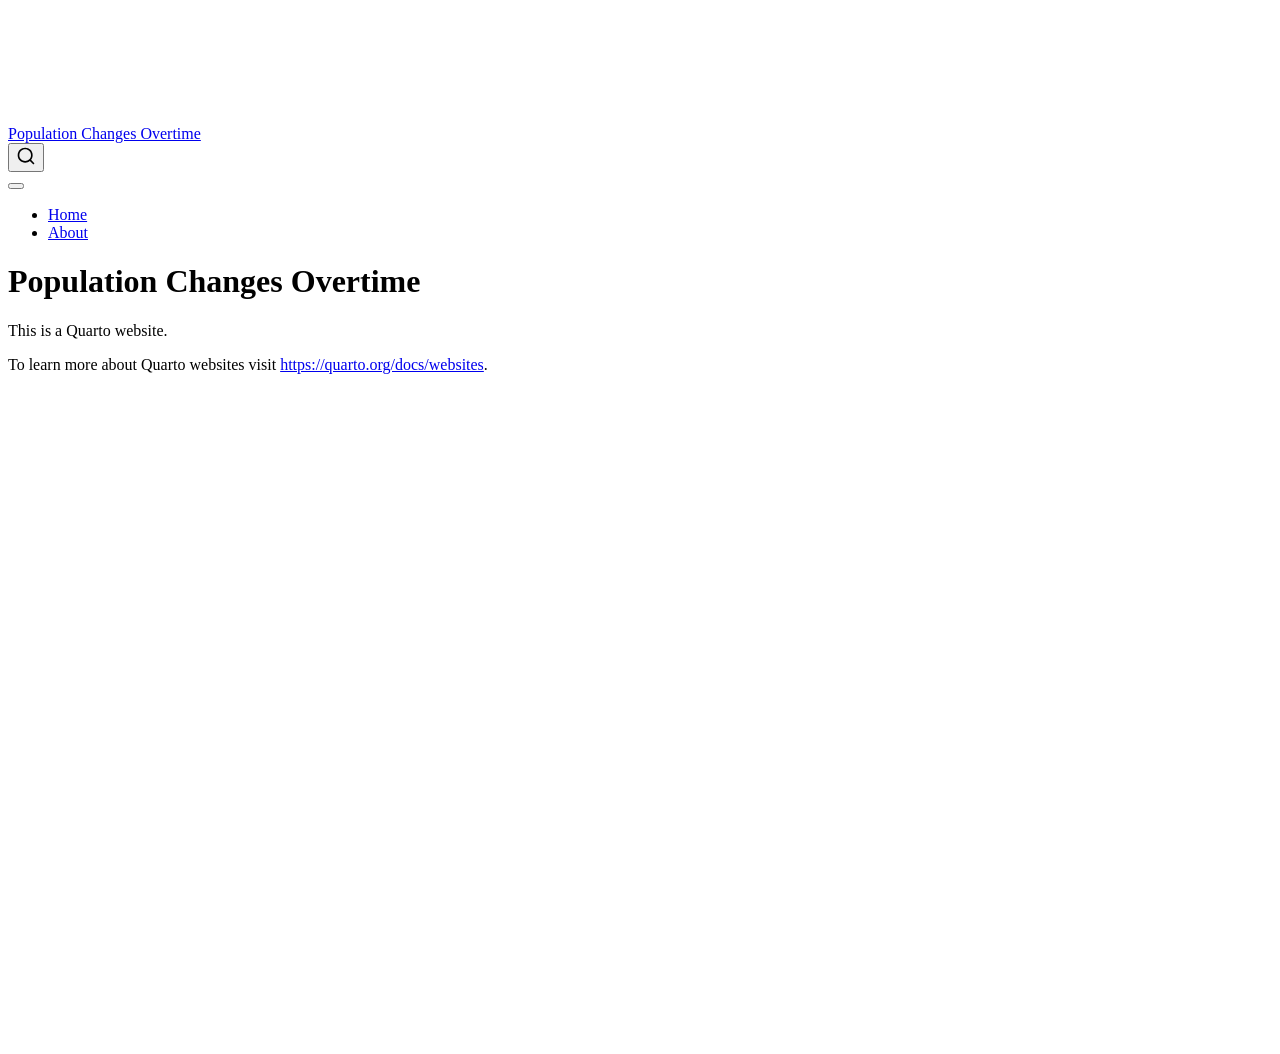
==== index.html @ b0b2dda7 "Built site for gh-pages" ====
<!DOCTYPE html>
<html xmlns="http://www.w3.org/1999/xhtml" lang="en" xml:lang="en"><head>

<meta charset="utf-8">
<meta name="generator" content="quarto-1.10.19">

<meta name="viewport" content="width=device-width, initial-scale=1.0, user-scalable=yes">


<title>Population Changes Overtime</title>
<style>
/* Default styles provided by pandoc.
** See https://pandoc.org/MANUAL.html#variables-for-html for config info.
*/
span.smallcaps{font-variant: small-caps;}
div.columns{display: flex; gap: 1.5em;}
div.column{flex: auto;}
@media screen {
div.columns{gap: min(4vw, 1.5em);}
div.column{overflow-x: auto;}
}
div.hanging-indent{margin-left: 1.5em; text-indent: -1.5em;}
ul.task-list{list-style: none;}
ul.task-list li input[type="checkbox"] {
  width: 0.8em;
  margin: 0 0.8em 0.2em -1em; /* quarto-specific, see https://github.com/quarto-dev/quarto-cli/issues/4556 */ 
  vertical-align: middle;
}
</style>


<script src="site_libs/quarto-nav/quarto-nav.js"></script>
<script src="site_libs/quarto-nav/headroom.min.js"></script>
<script src="site_libs/clipboard/clipboard.min.js"></script>
<script src="site_libs/quarto-search/autocomplete.umd.js"></script>
<script src="site_libs/quarto-search/fuse.min.js"></script>
<script src="site_libs/quarto-search/quarto-search.js"></script>
<meta name="quarto:offset" content="./">
<script src="site_libs/quarto-html/quarto.js" type="module"></script>
<script src="site_libs/quarto-html/tabsets/tabsets.js" type="module"></script>
<script src="site_libs/quarto-html/popper.min.js"></script>
<script src="site_libs/quarto-html/tippy.umd.min.js"></script>
<script src="site_libs/quarto-html/anchor.min.js"></script>
<link href="site_libs/quarto-html/tippy.css" rel="stylesheet">
<link href="site_libs/quarto-html/quarto-syntax-highlighting-bf27225e3a48a9273f3daa8f8e829971.css" rel="stylesheet" id="quarto-text-highlighting-styles">
<script src="site_libs/bootstrap/bootstrap.min.js"></script>
<link href="site_libs/bootstrap/bootstrap-icons.css" rel="stylesheet">
<link href="site_libs/bootstrap/bootstrap-22ddd0bc8811bb05b22c9f1af5ad3da3.min.css" rel="stylesheet" append-hash="true" id="quarto-bootstrap" data-mode="light">
<script id="quarto-search-options" type="application/json">{
  "location": "navbar",
  "copy-button": false,
  "collapse-after": 3,
  "panel-placement": "end",
  "type": "overlay",
  "limit": 50,
  "keyboard-shortcut": [
    "f",
    "/",
    "s"
  ],
  "show-item-context": false,
  "language": {
    "search-no-results-text": "No results",
    "search-matching-documents-text": "matching documents",
    "search-copy-link-title": "Copy link to search",
    "search-hide-matches-text": "Hide additional matches",
    "search-more-match-text": "more match in this document",
    "search-more-matches-text": "more matches in this document",
    "search-clear-button-title": "Clear",
    "search-text-placeholder": "",
    "search-detached-cancel-button-title": "Cancel",
    "search-submit-button-title": "Submit",
    "search-label": "Search"
  }
}</script>


<link rel="stylesheet" href="styles.css">
</head>

<body class="nav-fixed quarto-light">

<div id="quarto-search-results"></div>
  <header id="quarto-header" class="headroom fixed-top">
    <nav class="navbar navbar-expand-lg " data-bs-theme="dark">
      <div class="navbar-container container-fluid">
      <div class="navbar-brand-container mx-auto">
    <a class="navbar-brand" href="./index.html">
    <span class="navbar-title">Population Changes Overtime</span>
    </a>
  </div>
            <div id="quarto-search" class="" title="Search"></div>
          <button class="navbar-toggler" type="button" data-bs-toggle="collapse" data-bs-target="#navbarCollapse" aria-controls="navbarCollapse" role="menu" aria-expanded="false" aria-label="Toggle navigation" onclick="if (window.quartoToggleHeadroom) { window.quartoToggleHeadroom(); }">
  <span class="navbar-toggler-icon"></span>
</button>
          <div class="collapse navbar-collapse" id="navbarCollapse">
            <ul class="navbar-nav navbar-nav-scroll me-auto">
  <li class="nav-item">
    <a class="nav-link active" href="./index.html" aria-current="page"> 
<span class="menu-text">Home</span></a>
  </li>  
  <li class="nav-item">
    <a class="nav-link" href="./about.html"> 
<span class="menu-text">About</span></a>
  </li>  
</ul>
          </div> <!-- /navcollapse -->
            <div class="quarto-navbar-tools">
</div>
      </div> <!-- /container-fluid -->
    </nav>
</header>
<!-- content -->
<div id="quarto-content" class="quarto-container page-columns page-rows-contents page-layout-article page-navbar">
<!-- sidebar -->
<!-- margin-sidebar -->
    <div id="quarto-margin-sidebar" class="sidebar margin-sidebar zindex-bottom">
        
    </div>
<!-- main -->
<main class="content" id="quarto-document-content">

<header id="title-block-header" class="quarto-title-block default">
<div class="quarto-title">
<h1 class="title">Population Changes Overtime</h1>
</div>



<div class="quarto-title-meta">

    
  
    
  </div>
  


</header>


<p>This is a Quarto website.</p>
<p>To learn more about Quarto websites visit <a href="https://quarto.org/docs/websites" class="uri">https://quarto.org/docs/websites</a>.</p>



</main> <!-- /main -->
<script id="quarto-html-after-body" type="application/javascript">
  window.document.addEventListener("DOMContentLoaded", function (event) {
    const icon = "";
    const anchorJS = new window.AnchorJS();
    anchorJS.options = {
      placement: 'right',
      icon: icon
    };
    anchorJS.add('.anchored');
    const isCodeAnnotation = (el) => {
      for (const clz of el.classList) {
        if (clz.startsWith('code-annotation-')) {                     
          return true;
        }
      }
      return false;
    }
    const onCopySuccess = function(e) {
      // button target
      const button = e.trigger;
      // don't keep focus
      button.blur();
      // flash "checked"
      button.classList.add('code-copy-button-checked');
      var currentTitle = button.getAttribute("title");
      button.setAttribute("title", "Copied!");
      let tooltip;
      if (window.bootstrap) {
        button.setAttribute("data-bs-toggle", "tooltip");
        button.setAttribute("data-bs-placement", "left");
        button.setAttribute("data-bs-title", "Copied!");
        tooltip = new bootstrap.Tooltip(button, 
          { trigger: "manual", 
            customClass: "code-copy-button-tooltip",
            offset: [0, -8]});
        tooltip.show();    
      }
      setTimeout(function() {
        if (tooltip) {
          tooltip.hide();
          button.removeAttribute("data-bs-title");
          button.removeAttribute("data-bs-toggle");
          button.removeAttribute("data-bs-placement");
        }
        button.setAttribute("title", currentTitle);
        button.classList.remove('code-copy-button-checked');
      }, 1000);
      // clear code selection
      e.clearSelection();
    }
    const getTextToCopy = function(trigger) {
      const outerScaffold = trigger.parentElement.cloneNode(true);
      const codeEl = outerScaffold.querySelector('code');
      for (const childEl of codeEl.children) {
        if (isCodeAnnotation(childEl)) {
          childEl.remove();
        }
      }
      return codeEl.innerText;
    }
    const clipboard = new window.ClipboardJS('.code-copy-button:not([data-in-quarto-modal])', {
      text: getTextToCopy
    });
    clipboard.on('success', onCopySuccess);
    if (window.document.getElementById('quarto-embedded-source-code-modal')) {
      const clipboardModal = new window.ClipboardJS('.code-copy-button[data-in-quarto-modal]', {
        text: getTextToCopy,
        container: window.document.getElementById('quarto-embedded-source-code-modal')
      });
      clipboardModal.on('success', onCopySuccess);
    }
      var localhostRegex = new RegExp(/^(?:http|https):\/\/localhost\:?[0-9]*\//);
      var mailtoRegex = new RegExp(/^mailto:/);
        var filterRegex = new RegExp('/' + window.location.host + '/');
      var isInternal = (href) => {
          return filterRegex.test(href) || localhostRegex.test(href) || mailtoRegex.test(href);
      }
      // Inspect non-navigation links and adorn them if external
     var links = window.document.querySelectorAll('a[href]:not(.nav-link):not(.navbar-brand):not(.toc-action):not(.sidebar-link):not(.sidebar-item-toggle):not(.pagination-link):not(.no-external):not([aria-hidden]):not(.dropdown-item):not(.quarto-navigation-tool):not(.about-link)');
      for (var i=0; i<links.length; i++) {
        const link = links[i];
        if (!isInternal(link.href)) {
          // undo the damage that might have been done by quarto-nav.js in the case of
          // links that we want to consider external
          if (link.dataset.originalHref !== undefined) {
            link.href = link.dataset.originalHref;
          }
        }
      }
    function tippyHover(el, contentFn, onTriggerFn, onUntriggerFn) {
      const config = {
        allowHTML: true,
        maxWidth: 500,
        delay: 100,
        arrow: false,
        appendTo: function(el) {
            return el.parentElement;
        },
        interactive: true,
        interactiveBorder: 10,
        theme: 'quarto',
        placement: 'bottom-start',
      };
      if (contentFn) {
        config.content = contentFn;
      }
      if (onTriggerFn) {
        config.onTrigger = onTriggerFn;
      }
      if (onUntriggerFn) {
        config.onUntrigger = onUntriggerFn;
      }
      window.tippy(el, config); 
    }
    const noterefs = window.document.querySelectorAll('a[role="doc-noteref"]');
    for (var i=0; i<noterefs.length; i++) {
      const ref = noterefs[i];
      tippyHover(ref, function() {
        // use id or data attribute instead here
        let href = ref.getAttribute('data-footnote-href') || ref.getAttribute('href');
        try { href = new URL(href).hash; } catch {}
        const id = href.replace(/^#\/?/, "");
        const note = window.document.getElementById(id);
        if (note) {
          return note.innerHTML;
        } else {
          return "";
        }
      });
    }
    const xrefs = window.document.querySelectorAll('a.quarto-xref');
    const processXRef = (id, note) => {
      // Strip column container classes
      const stripColumnClz = (el) => {
        el.classList.remove("page-full", "page-columns");
        if (el.children) {
          for (const child of el.children) {
            stripColumnClz(child);
          }
        }
      }
      stripColumnClz(note)
      if (id === null || id.startsWith('sec-')) {
        // Special case sections, only their first couple elements
        const container = document.createElement("div");
        if (note.children && note.children.length > 2) {
          container.appendChild(note.children[0].cloneNode(true));
          for (let i = 1; i < note.children.length; i++) {
            const child = note.children[i];
            if (child.tagName === "P" && child.innerText === "") {
              continue;
            } else {
              container.appendChild(child.cloneNode(true));
              break;
            }
          }
          if (window.Quarto?.typesetMath) {
            window.Quarto.typesetMath(container);
          }
          return container.innerHTML
        } else {
          if (window.Quarto?.typesetMath) {
            window.Quarto.typesetMath(note);
          }
          return note.innerHTML;
        }
      } else {
        // Remove any anchor links if they are present
        const anchorLink = note.querySelector('a.anchorjs-link');
        if (anchorLink) {
          anchorLink.remove();
        }
        if (window.Quarto?.typesetMath) {
          window.Quarto.typesetMath(note);
        }
        if (note.classList.contains("callout")) {
          return note.outerHTML;
        } else {
          return note.innerHTML;
        }
      }
    }
    for (var i=0; i<xrefs.length; i++) {
      const xref = xrefs[i];
      tippyHover(xref, undefined, function(instance) {
        instance.disable();
        let url = xref.getAttribute('href');
        let hash = undefined; 
        if (url.startsWith('#')) {
          hash = url;
        } else {
          try { hash = new URL(url).hash; } catch {}
        }
        if (hash) {
          const id = hash.replace(/^#\/?/, "");
          const note = window.document.getElementById(id);
          if (note !== null) {
            try {
              const html = processXRef(id, note.cloneNode(true));
              instance.setContent(html);
            } finally {
              instance.enable();
              instance.show();
            }
          } else {
            // See if we can fetch this
            fetch(url.split('#')[0])
            .then(res => res.text())
            .then(html => {
              const parser = new DOMParser();
              const htmlDoc = parser.parseFromString(html, "text/html");
              const note = htmlDoc.getElementById(id);
              if (note !== null) {
                const html = processXRef(id, note);
                instance.setContent(html);
              } 
            }).finally(() => {
              instance.enable();
              instance.show();
            });
          }
        } else {
          // See if we can fetch a full url (with no hash to target)
          // This is a special case and we should probably do some content thinning / targeting
          fetch(url)
          .then(res => res.text())
          .then(html => {
            const parser = new DOMParser();
            const htmlDoc = parser.parseFromString(html, "text/html");
            const note = htmlDoc.querySelector('main.content');
            if (note !== null) {
              // This should only happen for chapter cross references
              // (since there is no id in the URL)
              // remove the first header
              if (note.children.length > 0 && note.children[0].tagName === "HEADER") {
                note.children[0].remove();
              }
              const html = processXRef(null, note);
              instance.setContent(html);
            } 
          }).finally(() => {
            instance.enable();
            instance.show();
          });
        }
      }, function(instance) {
      });
    }
        let selectedAnnoteEl;
        const selectorForAnnotation = ( cell, annotation) => {
          let cellAttr = 'data-code-cell="' + cell + '"';
          let lineAttr = 'data-code-annotation="' +  annotation + '"';
          const selector = 'span[' + cellAttr + '][' + lineAttr + ']';
          return selector;
        }
        const selectCodeLines = (annoteEl) => {
          const doc = window.document;
          const targetCell = annoteEl.getAttribute("data-target-cell");
          const targetAnnotation = annoteEl.getAttribute("data-target-annotation");
          const annoteSpan = window.document.querySelector(selectorForAnnotation(targetCell, targetAnnotation));
          const lines = annoteSpan.getAttribute("data-code-lines").split(",");
          const lineIds = lines.map((line) => {
            return targetCell + "-" + line;
          })
          let top = null;
          let height = null;
          let parent = null;
          if (lineIds.length > 0) {
              //compute the position of the single el (top and bottom and make a div)
              const el = window.document.getElementById(lineIds[0]);
              top = el.offsetTop;
              height = el.offsetHeight;
              parent = el.parentElement.parentElement;
            if (lineIds.length > 1) {
              const lastEl = window.document.getElementById(lineIds[lineIds.length - 1]);
              const bottom = lastEl.offsetTop + lastEl.offsetHeight;
              height = bottom - top;
            }
            if (top !== null && height !== null && parent !== null) {
              // cook up a div (if necessary) and position it 
              let div = window.document.getElementById("code-annotation-line-highlight");
              if (div === null) {
                div = window.document.createElement("div");
                div.setAttribute("id", "code-annotation-line-highlight");
                div.style.position = 'absolute';
                parent.appendChild(div);
              }
              div.style.top = top - 2 + "px";
              div.style.height = height + 4 + "px";
              div.style.left = 0;
              let gutterDiv = window.document.getElementById("code-annotation-line-highlight-gutter");
              if (gutterDiv === null) {
                gutterDiv = window.document.createElement("div");
                gutterDiv.setAttribute("id", "code-annotation-line-highlight-gutter");
                gutterDiv.style.position = 'absolute';
                const codeCell = window.document.getElementById(targetCell);
                const gutter = codeCell.querySelector('.code-annotation-gutter');
                gutter.appendChild(gutterDiv);
              }
              gutterDiv.style.top = top - 2 + "px";
              gutterDiv.style.height = height + 4 + "px";
            }
            selectedAnnoteEl = annoteEl;
          }
        };
        const unselectCodeLines = () => {
          const elementsIds = ["code-annotation-line-highlight", "code-annotation-line-highlight-gutter"];
          elementsIds.forEach((elId) => {
            const div = window.document.getElementById(elId);
            if (div) {
              div.remove();
            }
          });
          selectedAnnoteEl = undefined;
        };
          // Handle positioning of the toggle
      window.addEventListener(
        "resize",
        throttle(() => {
          elRect = undefined;
          if (selectedAnnoteEl) {
            selectCodeLines(selectedAnnoteEl);
          }
        }, 10)
      );
      function throttle(fn, ms) {
      let throttle = false;
      let timer;
        return (...args) => {
          if(!throttle) { // first call gets through
              fn.apply(this, args);
              throttle = true;
          } else { // all the others get throttled
              if(timer) clearTimeout(timer); // cancel #2
              timer = setTimeout(() => {
                fn.apply(this, args);
                timer = throttle = false;
              }, ms);
          }
        };
      }
        // Attach click handler to the DT
        const annoteDls = window.document.querySelectorAll('dt[data-target-cell]');
        for (const annoteDlNode of annoteDls) {
          annoteDlNode.addEventListener('click', (event) => {
            const clickedEl = event.target;
            if (clickedEl !== selectedAnnoteEl) {
              unselectCodeLines();
              const activeEl = window.document.querySelector('dt[data-target-cell].code-annotation-active');
              if (activeEl) {
                activeEl.classList.remove('code-annotation-active');
              }
              selectCodeLines(clickedEl);
              clickedEl.classList.add('code-annotation-active');
            } else {
              // Unselect the line
              unselectCodeLines();
              clickedEl.classList.remove('code-annotation-active');
            }
          });
        }
    const findCites = (el) => {
      const parentEl = el.parentElement;
      if (parentEl) {
        const cites = parentEl.dataset.cites;
        if (cites) {
          return {
            el,
            cites: cites.split(' ')
          };
        } else {
          return findCites(el.parentElement)
        }
      } else {
        return undefined;
      }
    };
    var bibliorefs = window.document.querySelectorAll('a[role="doc-biblioref"]');
    for (var i=0; i<bibliorefs.length; i++) {
      const ref = bibliorefs[i];
      const citeInfo = findCites(ref);
      if (citeInfo) {
        tippyHover(citeInfo.el, function() {
          var popup = window.document.createElement('div');
          citeInfo.cites.forEach(function(cite) {
            var citeDiv = window.document.createElement('div');
            citeDiv.classList.add('hanging-indent');
            citeDiv.classList.add('csl-entry');
            var biblioDiv = window.document.getElementById('ref-' + cite);
            if (biblioDiv) {
              citeDiv.innerHTML = biblioDiv.innerHTML;
            }
            popup.appendChild(citeDiv);
          });
          return popup.innerHTML;
        });
      }
    }
  });
  </script>
</div> <!-- /content -->




</body></html>
---- site_libs/quarto-html/tippy.css ----
.tippy-box[data-animation=fade][data-state=hidden]{opacity:0}[data-tippy-root]{max-width:calc(100vw - 10px)}.tippy-box{position:relative;background-color:#333;color:#fff;border-radius:4px;font-size:14px;line-height:1.4;white-space:normal;outline:0;transition-property:transform,visibility,opacity}.tippy-box[data-placement^=top]>.tippy-arrow{bottom:0}.tippy-box[data-placement^=top]>.tippy-arrow:before{bottom:-7px;left:0;border-width:8px 8px 0;border-top-color:initial;transform-origin:center top}.tippy-box[data-placement^=bottom]>.tippy-arrow{top:0}.tippy-box[data-placement^=bottom]>.tippy-arrow:before{top:-7px;left:0;border-width:0 8px 8px;border-bottom-color:initial;transform-origin:center bottom}.tippy-box[data-placement^=left]>.tippy-arrow{right:0}.tippy-box[data-placement^=left]>.tippy-arrow:before{border-width:8px 0 8px 8px;border-left-color:initial;right:-7px;transform-origin:center left}.tippy-box[data-placement^=right]>.tippy-arrow{left:0}.tippy-box[data-placement^=right]>.tippy-arrow:before{left:-7px;border-width:8px 8px 8px 0;border-right-color:initial;transform-origin:center right}.tippy-box[data-inertia][data-state=visible]{transition-timing-function:cubic-bezier(.54,1.5,.38,1.11)}.tippy-arrow{width:16px;height:16px;color:#333}.tippy-arrow:before{content:"";position:absolute;border-color:transparent;border-style:solid}.tippy-content{position:relative;padding:5px 9px;z-index:1}
---- site_libs/quarto-html/quarto-syntax-highlighting-bf27225e3a48a9273f3daa8f8e829971.css ----
/* quarto syntax highlight colors */
:root {
  --quarto-hl-ot-color: #003B4F;
  --quarto-hl-at-color: #657422;
  --quarto-hl-ss-color: #20794D;
  --quarto-hl-an-color: #5E5E5E;
  --quarto-hl-fu-color: #4758AB;
  --quarto-hl-st-color: #20794D;
  --quarto-hl-cf-color: #003B4F;
  --quarto-hl-op-color: #5E5E5E;
  --quarto-hl-er-color: #AD0000;
  --quarto-hl-bn-color: #AD0000;
  --quarto-hl-al-color: #AD0000;
  --quarto-hl-va-color: #111111;
  --quarto-hl-bu-color: inherit;
  --quarto-hl-ex-color: inherit;
  --quarto-hl-pp-color: #AD0000;
  --quarto-hl-in-color: #5E5E5E;
  --quarto-hl-vs-color: #20794D;
  --quarto-hl-wa-color: #5E5E5E;
  --quarto-hl-do-color: #5E5E5E;
  --quarto-hl-im-color: #00769E;
  --quarto-hl-ch-color: #20794D;
  --quarto-hl-dt-color: #AD0000;
  --quarto-hl-fl-color: #AD0000;
  --quarto-hl-co-color: #5E5E5E;
  --quarto-hl-cv-color: #5E5E5E;
  --quarto-hl-cn-color: #8f5902;
  --quarto-hl-sc-color: #5E5E5E;
  --quarto-hl-dv-color: #AD0000;
  --quarto-hl-kw-color: #003B4F;
}

/* other quarto variables */
:root {
  --quarto-font-monospace: SFMono-Regular, Menlo, Monaco, Consolas, "Liberation Mono", "Courier New", monospace;
}

/* syntax highlight based on Pandoc's rules */
pre > code.sourceCode > span {
  color: #003B4F;
}

code.sourceCode > span {
  color: #003B4F;
}

div.sourceCode,
div.sourceCode pre.sourceCode {
  color: #003B4F;
}

/* Normal */
code span {
  color: #003B4F;
}

/* Alert */
code span.al {
  color: #AD0000;
  font-style: inherit;
}

/* Annotation */
code span.an {
  color: #5E5E5E;
  font-style: inherit;
}

/* Attribute */
code span.at {
  color: #657422;
  font-style: inherit;
}

/* BaseN */
code span.bn {
  color: #AD0000;
  font-style: inherit;
}

/* BuiltIn */
code span.bu {
  font-style: inherit;
}

/* ControlFlow */
code span.cf {
  color: #003B4F;
  font-weight: bold;
  font-style: inherit;
}

/* Char */
code span.ch {
  color: #20794D;
  font-style: inherit;
}

/* Constant */
code span.cn {
  color: #8f5902;
  font-style: inherit;
}

/* Comment */
code span.co {
  color: #5E5E5E;
  font-style: inherit;
}

/* CommentVar */
code span.cv {
  color: #5E5E5E;
  font-style: italic;
}

/* Documentation */
code span.do {
  color: #5E5E5E;
  font-style: italic;
}

/* DataType */
code span.dt {
  color: #AD0000;
  font-style: inherit;
}

/* DecVal */
code span.dv {
  color: #AD0000;
  font-style: inherit;
}

/* Error */
code span.er {
  color: #AD0000;
  font-style: inherit;
}

/* Extension */
code span.ex {
  font-style: inherit;
}

/* Float */
code span.fl {
  color: #AD0000;
  font-style: inherit;
}

/* Function */
code span.fu {
  color: #4758AB;
  font-style: inherit;
}

/* Import */
code span.im {
  color: #00769E;
  font-style: inherit;
}

/* Information */
code span.in {
  color: #5E5E5E;
  font-style: inherit;
}

/* Keyword */
code span.kw {
  color: #003B4F;
  font-weight: bold;
  font-style: inherit;
}

/* Operator */
code span.op {
  color: #5E5E5E;
  font-style: inherit;
}

/* Other */
code span.ot {
  color: #003B4F;
  font-style: inherit;
}

/* Preprocessor */
code span.pp {
  color: #AD0000;
  font-style: inherit;
}

/* SpecialChar */
code span.sc {
  color: #5E5E5E;
  font-style: inherit;
}

/* SpecialString */
code span.ss {
  color: #20794D;
  font-style: inherit;
}

/* String */
code span.st {
  color: #20794D;
  font-style: inherit;
}

/* Variable */
code span.va {
  color: #111111;
  font-style: inherit;
}

/* VerbatimString */
code span.vs {
  color: #20794D;
  font-style: inherit;
}

/* Warning */
code span.wa {
  color: #5E5E5E;
  font-style: italic;
}

.prevent-inlining {
  content: "</";
}

/*# sourceMappingURL=8be38f48d34c45af72792cbd699585e7.css.map */
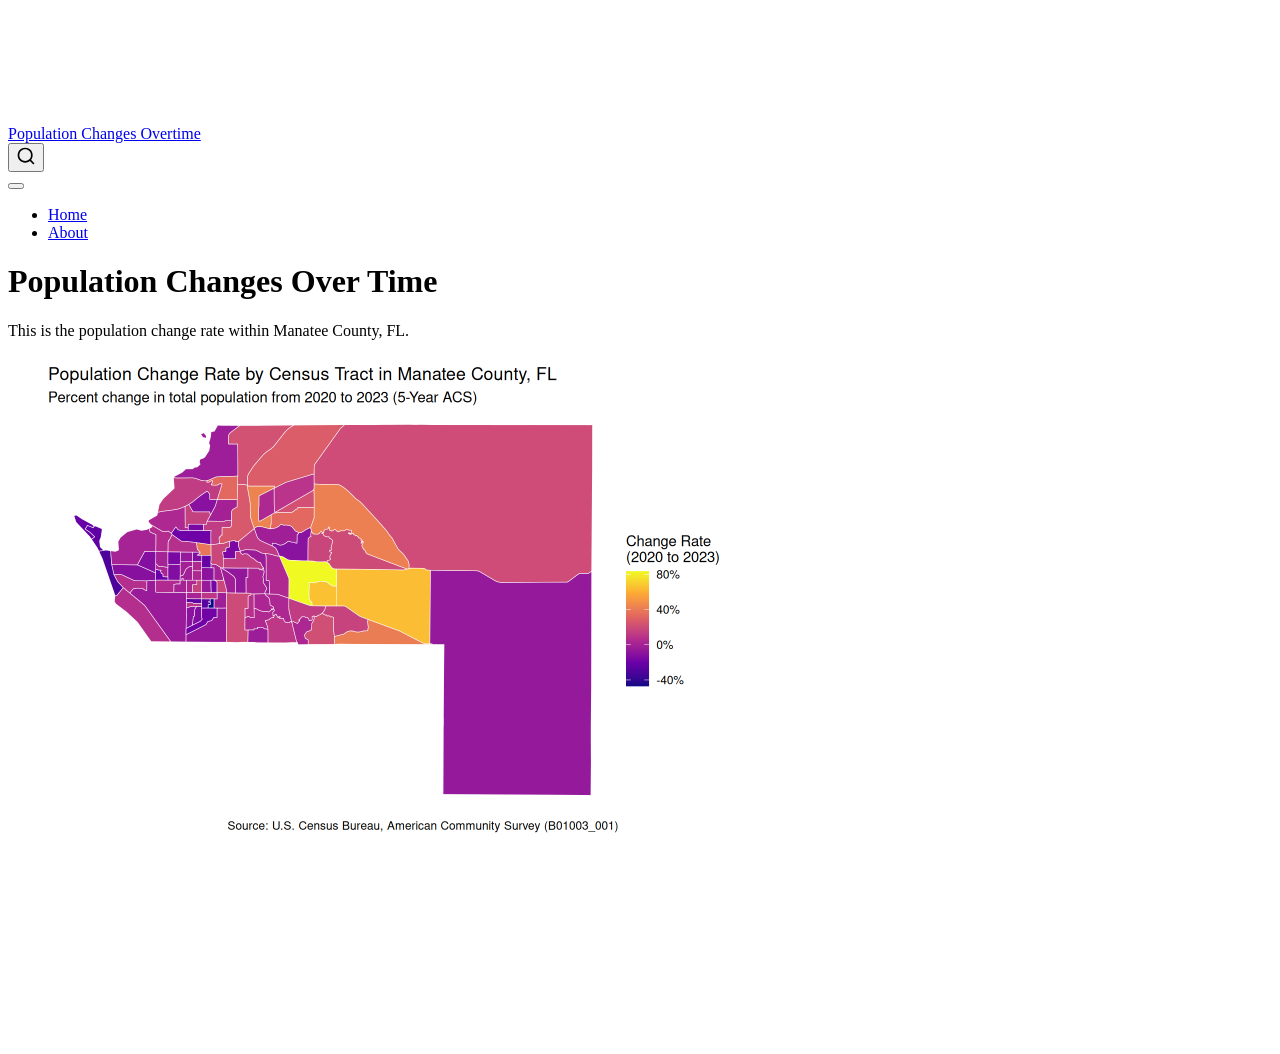
==== commit d21c9456: "Built site for gh-pages" ====
--- a/index.html
+++ b/index.html
@@ -7,7 +7,7 @@
 <meta name="viewport" content="width=device-width, initial-scale=1.0, user-scalable=yes">
 
 
-<title>Population Changes Overtime</title>
+<title>Population Changes Over Time – Population Changes Overtime</title>
 <style>
 /* Default styles provided by pandoc.
 ** See https://pandoc.org/MANUAL.html#variables-for-html for config info.
@@ -122,7 +122,7 @@
 
 <header id="title-block-header" class="quarto-title-block default">
 <div class="quarto-title">
-<h1 class="title">Population Changes Overtime</h1>
+<h1 class="title">Population Changes Over Time</h1>
 </div>
 
 
@@ -139,8 +139,16 @@
 </header>
 
 
-<p>This is a Quarto website.</p>
-<p>To learn more about Quarto websites visit <a href="https://quarto.org/docs/websites" class="uri">https://quarto.org/docs/websites</a>.</p>
+<p>This is the population change rate within Manatee County, FL.</p>
+<div class="cell">
+<div class="cell-output-display">
+<div>
+<figure class="figure">
+<p><img src="index_files/figure-html/unnamed-chunk-1-1.png" class="img-fluid figure-img" width="672"></p>
+</figure>
+</div>
+</div>
+</div>
 
 
 
@@ -218,7 +226,7 @@
     }
       var localhostRegex = new RegExp(/^(?:http|https):\/\/localhost\:?[0-9]*\//);
       var mailtoRegex = new RegExp(/^mailto:/);
-        var filterRegex = new RegExp('/' + window.location.host + '/');
+        var filterRegex = new RegExp("https:\/\/Gabbybee5\.github\.io\/population-census\/");
       var isInternal = (href) => {
           return filterRegex.test(href) || localhostRegex.test(href) || mailtoRegex.test(href);
       }
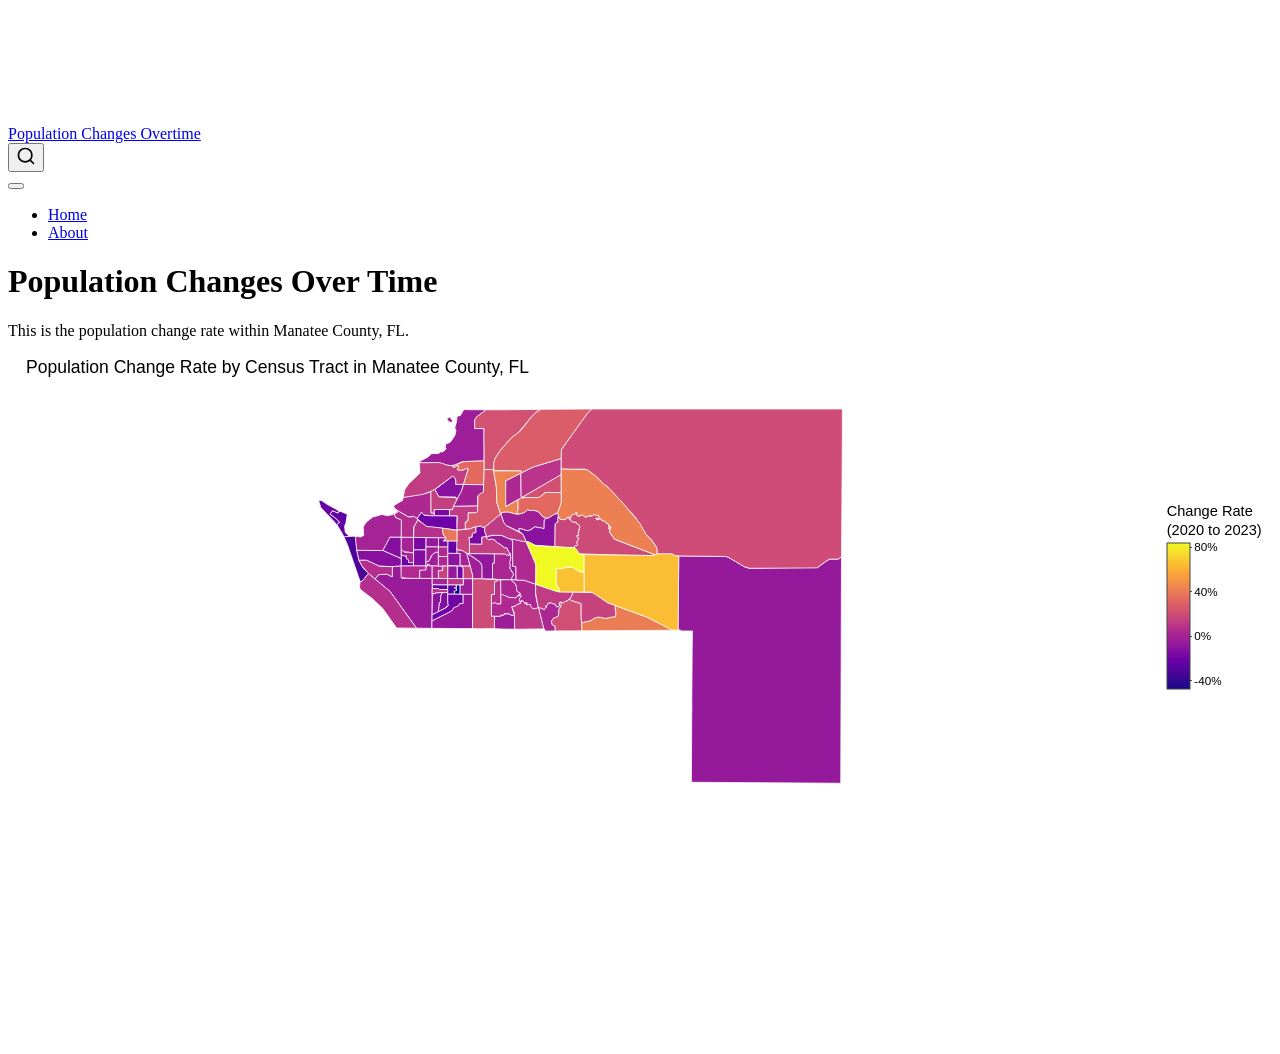
==== commit 5bdf08f8: "Built site for gh-pages" ====
--- a/index.html
+++ b/index.html
@@ -73,6 +73,15 @@
     "search-label": "Search"
   }
 }</script>
+<link href="site_libs/htmltools-fill-0.5.9/fill.css" rel="stylesheet">
+<script src="site_libs/htmlwidgets-1.6.4/htmlwidgets.js"></script>
+<script src="site_libs/plotly-binding-4.12.1/plotly.js"></script>
+<script src="site_libs/typedarray-0.1/typedarray.min.js"></script>
+<script src="site_libs/jquery-3.5.1/jquery.min.js"></script>
+<link href="site_libs/crosstalk-1.2.2/css/crosstalk.min.css" rel="stylesheet">
+<script src="site_libs/crosstalk-1.2.2/js/crosstalk.min.js"></script>
+<link href="site_libs/plotly-htmlwidgets-css-2.25.2/plotly-htmlwidgets.css" rel="stylesheet">
+<script src="site_libs/plotly-main-2.25.2/plotly-latest.min.js"></script>
 
 
 <link rel="stylesheet" href="styles.css">
@@ -142,11 +151,8 @@
 <p>This is the population change rate within Manatee County, FL.</p>
 <div class="cell">
 <div class="cell-output-display">
-<div>
-<figure class="figure">
-<p><img src="index_files/figure-html/unnamed-chunk-1-1.png" class="img-fluid figure-img" width="672"></p>
-</figure>
-</div>
+<div class="plotly html-widget html-fill-item" id="htmlwidget-c67d6fa2f7c73972435f" style="width:100%;height:464px;"></div>
+<script type="application/json" data-for="htmlwidget-c67d6fa2f7c73972435f">{"x":{"data":[{"x":[-82.700000000000017,-82.700000000000017,-82.700000000000017,-82.700000000000017,-82.700000000000017,-82.700000000000017,-82.700000000000017,-82.700000000000017,-82.700000000000017,-82.700000000000017,-82.700000000000017,-82.700000000000017,-82.700000000000017,-82.700000000000017,-82.700000000000017,-82.700000000000017,-82.700000000000017,-82.700000000000017,-82.700000000000017,-82.700000000000017,-82.700000000000017,-82.700000000000017,-82.700000000000017,-82.700000000000017,-82.700000000000017,-82.700000000000017,-82.700000000000017,-82.700000000000017,-82.700000000000017,-82.700000000000017,-82.700000000000017,-82.700000000000017,-82.700000000000017,-82.700000000000017,-82.700000000000017,-82.700000000000017,-82.700000000000017,-82.700000000000017,-82.700000000000017,-82.700000000000017,-82.700000000000017,-82.700000000000017,-82.700000000000017,-82.700000000000017,-82.700000000000017,-82.700000000000017,-82.700000000000017,-82.700000000000017,-82.700000000000017,-82.700000000000017,-82.700000000000017,-82.700000000000017,-82.700000000000017,-82.700000000000017,-82.700000000000017,-82.700000000000017,-82.700000000000017,-82.700000000000017,-82.700000000000017,-82.700000000000017,-82.700000000000017,-82.700000000000017,-82.700000000000017,-82.700000000000017,-82.700000000000017,-82.700000000000017,-82.700000000000017,-82.700000000000017,-82.700000000000017,-82.700000000000017,-82.700000000000017,-82.700000000000017,-82.700000000000017,-82.700000000000017,-82.700000000000017,-82.700000000000017,-82.700000000000017,-82.700000000000017,-82.700000000000017,-82.700000000000017,-82.700000000000017,null,-82.600000000000009,-82.600000000000009,-82.600000000000009,-82.600000000000009,-82.600000000000009,-82.600000000000009,-82.600000000000009,-82.600000000000009,-82.600000000000009,-82.600000000000009,-82.600000000000009,-82.600000000000009,-82.600000000000009,-82.600000000000009,-82.600000000000009,-82.600000000000009,-82.600000000000009,-82.600000000000009,-82.600000000000009,-82.600000000000009,-82.600000000000009,-82.600000000000009,-82.600000000000009,-82.600000000000009,-82.600000000000009,-82.600000000000009,-82.600000000000009,-82.600000000000009,-82.600000000000009,-82.600000000000009,-82.600000000000009,-82.600000000000009,-82.600000000000009,-82.600000000000009,-82.600000000000009,-82.600000000000009,-82.600000000000009,-82.600000000000009,-82.600000000000009,-82.600000000000009,-82.600000000000009,-82.600000000000009,-82.600000000000009,-82.600000000000009,-82.600000000000009,-82.600000000000009,-82.600000000000009,-82.600000000000009,-82.600000000000009,-82.600000000000009,-82.600000000000009,-82.600000000000009,-82.600000000000009,-82.600000000000009,-82.600000000000009,-82.600000000000009,-82.600000000000009,-82.600000000000009,-82.600000000000009,-82.600000000000009,-82.600000000000009,-82.600000000000009,-82.600000000000009,-82.600000000000009,-82.600000000000009,-82.600000000000009,-82.600000000000009,-82.600000000000009,-82.600000000000009,-82.600000000000009,-82.600000000000009,-82.600000000000009,-82.600000000000009,-82.600000000000009,-82.600000000000009,-82.600000000000009,-82.600000000000009,-82.600000000000009,-82.600000000000009,-82.600000000000009,-82.600000000000009,null,-82.5,-82.5,-82.5,-82.5,-82.5,-82.5,-82.5,-82.5,-82.5,-82.5,-82.5,-82.5,-82.5,-82.5,-82.5,-82.5,-82.5,-82.5,-82.5,-82.5,-82.5,-82.5,-82.5,-82.5,-82.5,-82.5,-82.5,-82.5,-82.5,-82.5,-82.5,-82.5,-82.5,-82.5,-82.5,-82.5,-82.5,-82.5,-82.5,-82.5,-82.5,-82.5,-82.5,-82.5,-82.5,-82.5,-82.5,-82.5,-82.5,-82.5,-82.5,-82.5,-82.5,-82.5,-82.5,-82.5,-82.5,-82.5,-82.5,-82.5,-82.5,-82.5,-82.5,-82.5,-82.5,-82.5,-82.5,-82.5,-82.5,-82.5,-82.5,-82.5,-82.5,-82.5,-82.5,-82.5,-82.5,-82.5,-82.5,-82.5,-82.5,null,-82.400000000000006,-82.400000000000006,-82.400000000000006,-82.400000000000006,-82.400000000000006,-82.400000000000006,-82.400000000000006,-82.400000000000006,-82.400000000000006,-82.400000000000006,-82.400000000000006,-82.400000000000006,-82.400000000000006,-82.400000000000006,-82.400000000000006,-82.400000000000006,-82.400000000000006,-82.400000000000006,-82.400000000000006,-82.400000000000006,-82.400000000000006,-82.400000000000006,-82.400000000000006,-82.400000000000006,-82.400000000000006,-82.400000000000006,-82.400000000000006,-82.400000000000006,-82.400000000000006,-82.400000000000006,-82.400000000000006,-82.400000000000006,-82.400000000000006,-82.400000000000006,-82.400000000000006,-82.400000000000006,-82.400000000000006,-82.400000000000006,-82.400000000000006,-82.400000000000006,-82.400000000000006,-82.400000000000006,-82.400000000000006,-82.400000000000006,-82.400000000000006,-82.400000000000006,-82.400000000000006,-82.400000000000006,-82.400000000000006,-82.400000000000006,-82.400000000000006,-82.400000000000006,-82.400000000000006,-82.400000000000006,-82.400000000000006,-82.400000000000006,-82.400000000000006,-82.400000000000006,-82.400000000000006,-82.400000000000006,-82.400000000000006,-82.400000000000006,-82.400000000000006,-82.400000000000006,-82.400000000000006,-82.400000000000006,-82.400000000000006,-82.400000000000006,-82.400000000000006,-82.400000000000006,-82.400000000000006,-82.400000000000006,-82.400000000000006,-82.400000000000006,-82.400000000000006,-82.400000000000006,-82.400000000000006,-82.400000000000006,-82.400000000000006,-82.400000000000006,-82.400000000000006,null,-82.300000000000011,-82.300000000000011,-82.300000000000011,-82.300000000000011,-82.300000000000011,-82.300000000000011,-82.300000000000011,-82.300000000000011,-82.300000000000011,-82.300000000000011,-82.300000000000011,-82.300000000000011,-82.300000000000011,-82.300000000000011,-82.300000000000011,-82.300000000000011,-82.300000000000011,-82.300000000000011,-82.300000000000011,-82.300000000000011,-82.300000000000011,-82.300000000000011,-82.300000000000011,-82.300000000000011,-82.300000000000011,-82.300000000000011,-82.300000000000011,-82.300000000000011,-82.300000000000011,-82.300000000000011,-82.300000000000011,-82.300000000000011,-82.300000000000011,-82.300000000000011,-82.300000000000011,-82.300000000000011,-82.300000000000011,-82.300000000000011,-82.300000000000011,-82.300000000000011,-82.300000000000011,-82.300000000000011,-82.300000000000011,-82.300000000000011,-82.300000000000011,-82.300000000000011,-82.300000000000011,-82.300000000000011,-82.300000000000011,-82.300000000000011,-82.300000000000011,-82.300000000000011,-82.300000000000011,-82.300000000000011,-82.300000000000011,-82.300000000000011,-82.300000000000011,-82.300000000000011,-82.300000000000011,-82.300000000000011,-82.300000000000011,-82.300000000000011,-82.300000000000011,-82.300000000000011,-82.300000000000011,-82.300000000000011,-82.300000000000011,-82.300000000000011,-82.300000000000011,-82.300000000000011,-82.300000000000011,-82.300000000000011,-82.300000000000011,-82.300000000000011,-82.300000000000011,-82.300000000000011,-82.300000000000011,-82.300000000000011,-82.300000000000011,-82.300000000000011,-82.300000000000011,null,-82.200000000000003,-82.200000000000003,-82.200000000000003,-82.200000000000003,-82.200000000000003,-82.200000000000003,-82.200000000000003,-82.200000000000003,-82.200000000000003,-82.200000000000003,-82.200000000000003,-82.200000000000003,-82.200000000000003,-82.200000000000003,-82.200000000000003,-82.200000000000003,-82.200000000000003,-82.200000000000003,-82.200000000000003,-82.200000000000003,-82.200000000000003,-82.200000000000003,-82.200000000000003,-82.200000000000003,-82.200000000000003,-82.200000000000003,-82.200000000000003,-82.200000000000003,-82.200000000000003,-82.200000000000003,-82.200000000000003,-82.200000000000003,-82.200000000000003,-82.200000000000003,-82.200000000000003,-82.200000000000003,-82.200000000000003,-82.200000000000003,-82.200000000000003,-82.200000000000003,-82.200000000000003,-82.200000000000003,-82.200000000000003,-82.200000000000003,-82.200000000000003,-82.200000000000003,-82.200000000000003,-82.200000000000003,-82.200000000000003,-82.200000000000003,-82.200000000000003,-82.200000000000003,-82.200000000000003,-82.200000000000003,-82.200000000000003,-82.200000000000003,-82.200000000000003,-82.200000000000003,-82.200000000000003,-82.200000000000003,-82.200000000000003,-82.200000000000003,-82.200000000000003,-82.200000000000003,-82.200000000000003,-82.200000000000003,-82.200000000000003,-82.200000000000003,-82.200000000000003,-82.200000000000003,-82.200000000000003,-82.200000000000003,-82.200000000000003,-82.200000000000003,-82.200000000000003,-82.200000000000003,-82.200000000000003,-82.200000000000003,-82.200000000000003,-82.200000000000003,-82.200000000000003,null,-82.099999999999994,-82.099999999999994,-82.099999999999994,-82.099999999999994,-82.099999999999994,-82.099999999999994,-82.099999999999994,-82.099999999999994,-82.099999999999994,-82.099999999999994,-82.099999999999994,-82.099999999999994,-82.099999999999994,-82.099999999999994,-82.099999999999994,-82.099999999999994,-82.099999999999994,-82.099999999999994,-82.099999999999994,-82.099999999999994,-82.099999999999994,-82.099999999999994,-82.099999999999994,-82.099999999999994,-82.099999999999994,-82.099999999999994,-82.099999999999994,-82.099999999999994,-82.099999999999994,-82.099999999999994,-82.099999999999994,-82.099999999999994,-82.099999999999994,-82.099999999999994,-82.099999999999994,-82.099999999999994,-82.099999999999994,-82.099999999999994,-82.099999999999994,-82.099999999999994,-82.099999999999994,-82.099999999999994,-82.099999999999994,-82.099999999999994,-82.099999999999994,-82.099999999999994,-82.099999999999994,-82.099999999999994,-82.099999999999994,-82.099999999999994,-82.099999999999994,-82.099999999999994,-82.099999999999994,-82.099999999999994,-82.099999999999994,-82.099999999999994,-82.099999999999994,-82.099999999999994,-82.099999999999994,-82.099999999999994,-82.099999999999994,-82.099999999999994,-82.099999999999994,-82.099999999999994,-82.099999999999994,-82.099999999999994,-82.099999999999994,-82.099999999999994,-82.099999999999994,-82.099999999999994,-82.099999999999994,-82.099999999999994,-82.099999999999994,-82.099999999999994,-82.099999999999994,-82.099999999999994,-82.099999999999994,-82.099999999999994,-82.099999999999994,-82.099999999999994,-82.099999999999994,null,-82.780317950000011,-82.775757575757581,-82.767676767676775,-82.75959595959597,-82.751515151515164,-82.743434343434359,-82.735353535353539,-82.727272727272734,-82.719191919191928,-82.711111111111123,-82.703030303030317,-82.694949494949512,-82.686868686868692,-82.678787878787887,-82.670707070707081,-82.662626262626276,-82.65454545454547,-82.646464646464651,-82.638383838383845,-82.63030303030304,-82.622222222222234,-82.614141414141429,-82.606060606060609,-82.597979797979804,-82.589898989898998,-82.581818181818193,-82.573737373737387,-82.565656565656568,-82.557575757575762,-82.549494949494957,-82.541414141414151,-82.533333333333346,-82.525252525252526,-82.517171717171721,-82.509090909090915,-82.50101010101011,-82.492929292929304,-82.484848484848499,-82.476767676767679,-82.468686868686873,-82.460606060606068,-82.452525252525263,-82.444444444444457,-82.436363636363637,-82.428282828282832,-82.420202020202026,-82.412121212121221,-82.404040404040416,-82.395959595959596,-82.38787878787879,-82.379797979797985,-82.371717171717179,-82.363636363636374,-82.355555555555554,-82.347474747474749,-82.339393939393943,-82.331313131313138,-82.323232323232332,-82.315151515151513,-82.307070707070707,-82.298989898989902,-82.290909090909096,-82.282828282828291,-82.274747474747485,-82.266666666666666,-82.25858585858586,-82.250505050505055,-82.242424242424249,-82.234343434343444,-82.226262626262624,-82.218181818181819,-82.210101010101013,-82.202020202020208,-82.193939393939402,-82.185858585858583,-82.177777777777777,-82.169696969696972,-82.161616161616166,-82.153535353535361,-82.145454545454541,-82.137373737373736,-82.12929292929293,-82.121212121212125,-82.113131313131319,-82.105050505050514,-82.096969696969694,-82.088888888888889,-82.080808080808083,-82.072727272727278,-82.064646464646472,-82.056565656565652,-82.048484848484847,-82.040404040404042,-82.032323232323236,-82.024242424242431,-82.019779049999997,null,-82.780317950000011,-82.775757575757581,-82.767676767676775,-82.75959595959597,-82.751515151515164,-82.743434343434359,-82.735353535353539,-82.727272727272734,-82.719191919191928,-82.711111111111123,-82.703030303030317,-82.694949494949512,-82.686868686868692,-82.678787878787887,-82.670707070707081,-82.662626262626276,-82.65454545454547,-82.646464646464651,-82.638383838383845,-82.63030303030304,-82.622222222222234,-82.614141414141429,-82.606060606060609,-82.597979797979804,-82.589898989898998,-82.581818181818193,-82.573737373737387,-82.565656565656568,-82.557575757575762,-82.549494949494957,-82.541414141414151,-82.533333333333346,-82.525252525252526,-82.517171717171721,-82.509090909090915,-82.50101010101011,-82.492929292929304,-82.484848484848499,-82.476767676767679,-82.468686868686873,-82.460606060606068,-82.452525252525263,-82.444444444444457,-82.436363636363637,-82.428282828282832,-82.420202020202026,-82.412121212121221,-82.404040404040416,-82.395959595959596,-82.38787878787879,-82.379797979797985,-82.371717171717179,-82.363636363636374,-82.355555555555554,-82.347474747474749,-82.339393939393943,-82.331313131313138,-82.323232323232332,-82.315151515151513,-82.307070707070707,-82.298989898989902,-82.290909090909096,-82.282828282828291,-82.274747474747485,-82.266666666666666,-82.25858585858586,-82.250505050505055,-82.242424242424249,-82.234343434343444,-82.226262626262624,-82.218181818181819,-82.210101010101013,-82.202020202020208,-82.193939393939402,-82.185858585858583,-82.177777777777777,-82.169696969696972,-82.161616161616166,-82.153535353535361,-82.145454545454541,-82.137373737373736,-82.12929292929293,-82.121212121212125,-82.113131313131319,-82.105050505050514,-82.096969696969694,-82.088888888888889,-82.080808080808083,-82.072727272727278,-82.064646464646472,-82.056565656565652,-82.048484848484847,-82.040404040404042,-82.032323232323236,-82.024242424242431,-82.019779049999997,null,-82.780317950000011,-82.775757575757581,-82.767676767676775,-82.75959595959597,-82.751515151515164,-82.743434343434359,-82.735353535353539,-82.727272727272734,-82.719191919191928,-82.711111111111123,-82.703030303030317,-82.694949494949512,-82.686868686868692,-82.678787878787887,-82.670707070707081,-82.662626262626276,-82.65454545454547,-82.646464646464651,-82.638383838383845,-82.63030303030304,-82.622222222222234,-82.614141414141429,-82.606060606060609,-82.597979797979804,-82.589898989898998,-82.581818181818193,-82.573737373737387,-82.565656565656568,-82.557575757575762,-82.549494949494957,-82.541414141414151,-82.533333333333346,-82.525252525252526,-82.517171717171721,-82.509090909090915,-82.50101010101011,-82.492929292929304,-82.484848484848499,-82.476767676767679,-82.468686868686873,-82.460606060606068,-82.452525252525263,-82.444444444444457,-82.436363636363637,-82.428282828282832,-82.420202020202026,-82.412121212121221,-82.404040404040416,-82.395959595959596,-82.38787878787879,-82.379797979797985,-82.371717171717179,-82.363636363636374,-82.355555555555554,-82.347474747474749,-82.339393939393943,-82.331313131313138,-82.323232323232332,-82.315151515151513,-82.307070707070707,-82.298989898989902,-82.290909090909096,-82.282828282828291,-82.274747474747485,-82.266666666666666,-82.25858585858586,-82.250505050505055,-82.242424242424249,-82.234343434343444,-82.226262626262624,-82.218181818181819,-82.210101010101013,-82.202020202020208,-82.193939393939402,-82.185858585858583,-82.177777777777777,-82.169696969696972,-82.161616161616166,-82.153535353535361,-82.145454545454541,-82.137373737373736,-82.12929292929293,-82.121212121212125,-82.113131313131319,-82.105050505050514,-82.096969696969694,-82.088888888888889,-82.080808080808083,-82.072727272727278,-82.064646464646472,-82.056565656565652,-82.048484848484847,-82.040404040404042,-82.032323232323236,-82.024242424242431,-82.019779049999997,null,-82.780317950000011,-82.775757575757581,-82.767676767676775,-82.75959595959597,-82.751515151515164,-82.743434343434359,-82.735353535353539,-82.727272727272734,-82.719191919191928,-82.711111111111123,-82.703030303030317,-82.694949494949512,-82.686868686868692,-82.678787878787887,-82.670707070707081,-82.662626262626276,-82.65454545454547,-82.646464646464651,-82.638383838383845,-82.63030303030304,-82.622222222222234,-82.614141414141429,-82.606060606060609,-82.597979797979804,-82.589898989898998,-82.581818181818193,-82.573737373737387,-82.565656565656568,-82.557575757575762,-82.549494949494957,-82.541414141414151,-82.533333333333346,-82.525252525252526,-82.517171717171721,-82.509090909090915,-82.50101010101011,-82.492929292929304,-82.484848484848499,-82.476767676767679,-82.468686868686873,-82.460606060606068,-82.452525252525263,-82.444444444444457,-82.436363636363637,-82.428282828282832,-82.420202020202026,-82.412121212121221,-82.404040404040416,-82.395959595959596,-82.38787878787879,-82.379797979797985,-82.371717171717179,-82.363636363636374,-82.355555555555554,-82.347474747474749,-82.339393939393943,-82.331313131313138,-82.323232323232332,-82.315151515151513,-82.307070707070707,-82.298989898989902,-82.290909090909096,-82.282828282828291,-82.274747474747485,-82.266666666666666,-82.25858585858586,-82.250505050505055,-82.242424242424249,-82.234343434343444,-82.226262626262624,-82.218181818181819,-82.210101010101013,-82.202020202020208,-82.193939393939402,-82.185858585858583,-82.177777777777777,-82.169696969696972,-82.161616161616166,-82.153535353535361,-82.145454545454541,-82.137373737373736,-82.12929292929293,-82.121212121212125,-82.113131313131319,-82.105050505050514,-82.096969696969694,-82.088888888888889,-82.080808080808083,-82.072727272727278,-82.064646464646472,-82.056565656565652,-82.048484848484847,-82.040404040404042,-82.032323232323236,-82.024242424242431,-82.019779049999997,null,-82.780317950000011,-82.775757575757581,-82.767676767676775,-82.75959595959597,-82.751515151515164,-82.743434343434359,-82.735353535353539,-82.727272727272734,-82.719191919191928,-82.711111111111123,-82.703030303030317,-82.694949494949512,-82.686868686868692,-82.678787878787887,-82.670707070707081,-82.662626262626276,-82.65454545454547,-82.646464646464651,-82.638383838383845,-82.63030303030304,-82.622222222222234,-82.614141414141429,-82.606060606060609,-82.597979797979804,-82.589898989898998,-82.581818181818193,-82.573737373737387,-82.565656565656568,-82.557575757575762,-82.549494949494957,-82.541414141414151,-82.533333333333346,-82.525252525252526,-82.517171717171721,-82.509090909090915,-82.50101010101011,-82.492929292929304,-82.484848484848499,-82.476767676767679,-82.468686868686873,-82.460606060606068,-82.452525252525263,-82.444444444444457,-82.436363636363637,-82.428282828282832,-82.420202020202026,-82.412121212121221,-82.404040404040416,-82.395959595959596,-82.38787878787879,-82.379797979797985,-82.371717171717179,-82.363636363636374,-82.355555555555554,-82.347474747474749,-82.339393939393943,-82.331313131313138,-82.323232323232332,-82.315151515151513,-82.307070707070707,-82.298989898989902,-82.290909090909096,-82.282828282828291,-82.274747474747485,-82.266666666666666,-82.25858585858586,-82.250505050505055,-82.242424242424249,-82.234343434343444,-82.226262626262624,-82.218181818181819,-82.210101010101013,-82.202020202020208,-82.193939393939402,-82.185858585858583,-82.177777777777777,-82.169696969696972,-82.161616161616166,-82.153535353535361,-82.145454545454541,-82.137373737373736,-82.12929292929293,-82.121212121212125,-82.113131313131319,-82.105050505050514,-82.096969696969694,-82.088888888888889,-82.080808080808083,-82.072727272727278,-82.064646464646472,-82.056565656565652,-82.048484848484847,-82.040404040404042,-82.032323232323236,-82.024242424242431,-82.019779049999997],"y":[27.185823449999997,27.190909090909091,27.196969696969699,27.203030303030303,27.209090909090911,27.215151515151518,27.221212121212123,27.22727272727273,27.233333333333334,27.239393939393942,27.245454545454546,27.251515151515154,27.257575757575758,27.263636363636365,27.269696969696973,27.275757575757577,27.281818181818185,27.287878787878789,27.293939393939397,27.300000000000001,27.306060606060608,27.312121212121212,27.31818181818182,27.324242424242428,27.330303030303032,27.33636363636364,27.342424242424244,27.348484848484851,27.354545454545455,27.360606060606063,27.366666666666667,27.372727272727275,27.378787878787882,27.384848484848487,27.390909090909094,27.396969696969698,27.403030303030306,27.40909090909091,27.415151515151518,27.421212121212122,27.427272727272729,27.433333333333337,27.439393939393941,27.445454545454549,27.451515151515153,27.457575757575761,27.463636363636365,27.469696969696972,27.475757575757576,27.481818181818184,27.487878787878792,27.493939393939396,27.500000000000004,27.506060606060608,27.512121212121215,27.518181818181819,27.524242424242427,27.530303030303031,27.536363636363639,27.542424242424246,27.548484848484851,27.554545454545458,27.560606060606062,27.56666666666667,27.572727272727274,27.578787878787882,27.584848484848486,27.590909090909093,27.596969696969701,27.603030303030305,27.609090909090913,27.615151515151517,27.621212121212125,27.627272727272729,27.633333333333336,27.639393939393941,27.645454545454548,27.651515151515156,27.65757575757576,27.663636363636368,27.668625550000002,null,27.185823449999997,27.190909090909091,27.196969696969699,27.203030303030303,27.209090909090911,27.215151515151518,27.221212121212123,27.22727272727273,27.233333333333334,27.239393939393942,27.245454545454546,27.251515151515154,27.257575757575758,27.263636363636365,27.269696969696973,27.275757575757577,27.281818181818185,27.287878787878789,27.293939393939397,27.300000000000001,27.306060606060608,27.312121212121212,27.31818181818182,27.324242424242428,27.330303030303032,27.33636363636364,27.342424242424244,27.348484848484851,27.354545454545455,27.360606060606063,27.366666666666667,27.372727272727275,27.378787878787882,27.384848484848487,27.390909090909094,27.396969696969698,27.403030303030306,27.40909090909091,27.415151515151518,27.421212121212122,27.427272727272729,27.433333333333337,27.439393939393941,27.445454545454549,27.451515151515153,27.457575757575761,27.463636363636365,27.469696969696972,27.475757575757576,27.481818181818184,27.487878787878792,27.493939393939396,27.500000000000004,27.506060606060608,27.512121212121215,27.518181818181819,27.524242424242427,27.530303030303031,27.536363636363639,27.542424242424246,27.548484848484851,27.554545454545458,27.560606060606062,27.56666666666667,27.572727272727274,27.578787878787882,27.584848484848486,27.590909090909093,27.596969696969701,27.603030303030305,27.609090909090913,27.615151515151517,27.621212121212125,27.627272727272729,27.633333333333336,27.639393939393941,27.645454545454548,27.651515151515156,27.65757575757576,27.663636363636368,27.668625550000002,null,27.185823449999997,27.190909090909091,27.196969696969699,27.203030303030303,27.209090909090911,27.215151515151518,27.221212121212123,27.22727272727273,27.233333333333334,27.239393939393942,27.245454545454546,27.251515151515154,27.257575757575758,27.263636363636365,27.269696969696973,27.275757575757577,27.281818181818185,27.287878787878789,27.293939393939397,27.300000000000001,27.306060606060608,27.312121212121212,27.31818181818182,27.324242424242428,27.330303030303032,27.33636363636364,27.342424242424244,27.348484848484851,27.354545454545455,27.360606060606063,27.366666666666667,27.372727272727275,27.378787878787882,27.384848484848487,27.390909090909094,27.396969696969698,27.403030303030306,27.40909090909091,27.415151515151518,27.421212121212122,27.427272727272729,27.433333333333337,27.439393939393941,27.445454545454549,27.451515151515153,27.457575757575761,27.463636363636365,27.469696969696972,27.475757575757576,27.481818181818184,27.487878787878792,27.493939393939396,27.500000000000004,27.506060606060608,27.512121212121215,27.518181818181819,27.524242424242427,27.530303030303031,27.536363636363639,27.542424242424246,27.548484848484851,27.554545454545458,27.560606060606062,27.56666666666667,27.572727272727274,27.578787878787882,27.584848484848486,27.590909090909093,27.596969696969701,27.603030303030305,27.609090909090913,27.615151515151517,27.621212121212125,27.627272727272729,27.633333333333336,27.639393939393941,27.645454545454548,27.651515151515156,27.65757575757576,27.663636363636368,27.668625550000002,null,27.185823449999997,27.190909090909091,27.196969696969699,27.203030303030303,27.209090909090911,27.215151515151518,27.221212121212123,27.22727272727273,27.233333333333334,27.239393939393942,27.245454545454546,27.251515151515154,27.257575757575758,27.263636363636365,27.269696969696973,27.275757575757577,27.281818181818185,27.287878787878789,27.293939393939397,27.300000000000001,27.306060606060608,27.312121212121212,27.31818181818182,27.324242424242428,27.330303030303032,27.33636363636364,27.342424242424244,27.348484848484851,27.354545454545455,27.360606060606063,27.366666666666667,27.372727272727275,27.378787878787882,27.384848484848487,27.390909090909094,27.396969696969698,27.403030303030306,27.40909090909091,27.415151515151518,27.421212121212122,27.427272727272729,27.433333333333337,27.439393939393941,27.445454545454549,27.451515151515153,27.457575757575761,27.463636363636365,27.469696969696972,27.475757575757576,27.481818181818184,27.487878787878792,27.493939393939396,27.500000000000004,27.506060606060608,27.512121212121215,27.518181818181819,27.524242424242427,27.530303030303031,27.536363636363639,27.542424242424246,27.548484848484851,27.554545454545458,27.560606060606062,27.56666666666667,27.572727272727274,27.578787878787882,27.584848484848486,27.590909090909093,27.596969696969701,27.603030303030305,27.609090909090913,27.615151515151517,27.621212121212125,27.627272727272729,27.633333333333336,27.639393939393941,27.645454545454548,27.651515151515156,27.65757575757576,27.663636363636368,27.668625550000002,null,27.185823449999997,27.190909090909091,27.196969696969699,27.203030303030303,27.209090909090911,27.215151515151518,27.221212121212123,27.22727272727273,27.233333333333334,27.239393939393942,27.245454545454546,27.251515151515154,27.257575757575758,27.263636363636365,27.269696969696973,27.275757575757577,27.281818181818185,27.287878787878789,27.293939393939397,27.300000000000001,27.306060606060608,27.312121212121212,27.31818181818182,27.324242424242428,27.330303030303032,27.33636363636364,27.342424242424244,27.348484848484851,27.354545454545455,27.360606060606063,27.366666666666667,27.372727272727275,27.378787878787882,27.384848484848487,27.390909090909094,27.396969696969698,27.403030303030306,27.40909090909091,27.415151515151518,27.421212121212122,27.427272727272729,27.433333333333337,27.439393939393941,27.445454545454549,27.451515151515153,27.457575757575761,27.463636363636365,27.469696969696972,27.475757575757576,27.481818181818184,27.487878787878792,27.493939393939396,27.500000000000004,27.506060606060608,27.512121212121215,27.518181818181819,27.524242424242427,27.530303030303031,27.536363636363639,27.542424242424246,27.548484848484851,27.554545454545458,27.560606060606062,27.56666666666667,27.572727272727274,27.578787878787882,27.584848484848486,27.590909090909093,27.596969696969701,27.603030303030305,27.609090909090913,27.615151515151517,27.621212121212125,27.627272727272729,27.633333333333336,27.639393939393941,27.645454545454548,27.651515151515156,27.65757575757576,27.663636363636368,27.668625550000002,null,27.185823449999997,27.190909090909091,27.196969696969699,27.203030303030303,27.209090909090911,27.215151515151518,27.221212121212123,27.22727272727273,27.233333333333334,27.239393939393942,27.245454545454546,27.251515151515154,27.257575757575758,27.263636363636365,27.269696969696973,27.275757575757577,27.281818181818185,27.287878787878789,27.293939393939397,27.300000000000001,27.306060606060608,27.312121212121212,27.31818181818182,27.324242424242428,27.330303030303032,27.33636363636364,27.342424242424244,27.348484848484851,27.354545454545455,27.360606060606063,27.366666666666667,27.372727272727275,27.378787878787882,27.384848484848487,27.390909090909094,27.396969696969698,27.403030303030306,27.40909090909091,27.415151515151518,27.421212121212122,27.427272727272729,27.433333333333337,27.439393939393941,27.445454545454549,27.451515151515153,27.457575757575761,27.463636363636365,27.469696969696972,27.475757575757576,27.481818181818184,27.487878787878792,27.493939393939396,27.500000000000004,27.506060606060608,27.512121212121215,27.518181818181819,27.524242424242427,27.530303030303031,27.536363636363639,27.542424242424246,27.548484848484851,27.554545454545458,27.560606060606062,27.56666666666667,27.572727272727274,27.578787878787882,27.584848484848486,27.590909090909093,27.596969696969701,27.603030303030305,27.609090909090913,27.615151515151517,27.621212121212125,27.627272727272729,27.633333333333336,27.639393939393941,27.645454545454548,27.651515151515156,27.65757575757576,27.663636363636368,27.668625550000002,null,27.185823449999997,27.190909090909091,27.196969696969699,27.203030303030303,27.209090909090911,27.215151515151518,27.221212121212123,27.22727272727273,27.233333333333334,27.239393939393942,27.245454545454546,27.251515151515154,27.257575757575758,27.263636363636365,27.269696969696973,27.275757575757577,27.281818181818185,27.287878787878789,27.293939393939397,27.300000000000001,27.306060606060608,27.312121212121212,27.31818181818182,27.324242424242428,27.330303030303032,27.33636363636364,27.342424242424244,27.348484848484851,27.354545454545455,27.360606060606063,27.366666666666667,27.372727272727275,27.378787878787882,27.384848484848487,27.390909090909094,27.396969696969698,27.403030303030306,27.40909090909091,27.415151515151518,27.421212121212122,27.427272727272729,27.433333333333337,27.439393939393941,27.445454545454549,27.451515151515153,27.457575757575761,27.463636363636365,27.469696969696972,27.475757575757576,27.481818181818184,27.487878787878792,27.493939393939396,27.500000000000004,27.506060606060608,27.512121212121215,27.518181818181819,27.524242424242427,27.530303030303031,27.536363636363639,27.542424242424246,27.548484848484851,27.554545454545458,27.560606060606062,27.56666666666667,27.572727272727274,27.578787878787882,27.584848484848486,27.590909090909093,27.596969696969701,27.603030303030305,27.609090909090913,27.615151515151517,27.621212121212125,27.627272727272729,27.633333333333336,27.639393939393941,27.645454545454548,27.651515151515156,27.65757575757576,27.663636363636368,27.668625550000002,null,27.200000000000003,27.200000000000003,27.200000000000003,27.200000000000003,27.200000000000003,27.200000000000003,27.200000000000003,27.200000000000003,27.200000000000003,27.200000000000003,27.200000000000003,27.200000000000003,27.200000000000003,27.200000000000003,27.200000000000003,27.200000000000003,27.200000000000003,27.200000000000003,27.200000000000003,27.200000000000003,27.200000000000003,27.200000000000003,27.200000000000003,27.200000000000003,27.200000000000003,27.200000000000003,27.200000000000003,27.200000000000003,27.200000000000003,27.200000000000003,27.200000000000003,27.200000000000003,27.200000000000003,27.200000000000003,27.200000000000003,27.200000000000003,27.200000000000003,27.200000000000003,27.200000000000003,27.200000000000003,27.200000000000003,27.200000000000003,27.200000000000003,27.200000000000003,27.200000000000003,27.200000000000003,27.200000000000003,27.200000000000003,27.200000000000003,27.200000000000003,27.200000000000003,27.200000000000003,27.200000000000003,27.200000000000003,27.200000000000003,27.200000000000003,27.200000000000003,27.200000000000003,27.200000000000003,27.200000000000003,27.200000000000003,27.200000000000003,27.200000000000003,27.200000000000003,27.200000000000003,27.200000000000003,27.200000000000003,27.200000000000003,27.200000000000003,27.200000000000003,27.200000000000003,27.200000000000003,27.200000000000003,27.200000000000003,27.200000000000003,27.200000000000003,27.200000000000003,27.200000000000003,27.200000000000003,27.200000000000003,27.200000000000003,27.200000000000003,27.200000000000003,27.200000000000003,27.200000000000003,27.200000000000003,27.200000000000003,27.200000000000003,27.200000000000003,27.200000000000003,27.200000000000003,27.200000000000003,27.200000000000003,27.200000000000003,27.200000000000003,27.200000000000003,null,27.300000000000001,27.300000000000001,27.300000000000001,27.300000000000001,27.300000000000001,27.300000000000001,27.300000000000001,27.300000000000001,27.300000000000001,27.300000000000001,27.300000000000001,27.300000000000001,27.300000000000001,27.300000000000001,27.300000000000001,27.300000000000001,27.300000000000001,27.300000000000001,27.300000000000001,27.300000000000001,27.300000000000001,27.300000000000001,27.300000000000001,27.300000000000001,27.300000000000001,27.300000000000001,27.300000000000001,27.300000000000001,27.300000000000001,27.300000000000001,27.300000000000001,27.300000000000001,27.300000000000001,27.300000000000001,27.300000000000001,27.300000000000001,27.300000000000001,27.300000000000001,27.300000000000001,27.300000000000001,27.300000000000001,27.300000000000001,27.300000000000001,27.300000000000001,27.300000000000001,27.300000000000001,27.300000000000001,27.300000000000001,27.300000000000001,27.300000000000001,27.300000000000001,27.300000000000001,27.300000000000001,27.300000000000001,27.300000000000001,27.300000000000001,27.300000000000001,27.300000000000001,27.300000000000001,27.300000000000001,27.300000000000001,27.300000000000001,27.300000000000001,27.300000000000001,27.300000000000001,27.300000000000001,27.300000000000001,27.300000000000001,27.300000000000001,27.300000000000001,27.300000000000001,27.300000000000001,27.300000000000001,27.300000000000001,27.300000000000001,27.300000000000001,27.300000000000001,27.300000000000001,27.300000000000001,27.300000000000001,27.300000000000001,27.300000000000001,27.300000000000001,27.300000000000001,27.300000000000001,27.300000000000001,27.300000000000001,27.300000000000001,27.300000000000001,27.300000000000001,27.300000000000001,27.300000000000001,27.300000000000001,27.300000000000001,27.300000000000001,27.300000000000001,null,27.400000000000002,27.400000000000002,27.400000000000002,27.400000000000002,27.400000000000002,27.400000000000002,27.400000000000002,27.400000000000002,27.400000000000002,27.400000000000002,27.400000000000002,27.400000000000002,27.400000000000002,27.400000000000002,27.400000000000002,27.400000000000002,27.400000000000002,27.400000000000002,27.400000000000002,27.400000000000002,27.400000000000002,27.400000000000002,27.400000000000002,27.400000000000002,27.400000000000002,27.400000000000002,27.400000000000002,27.400000000000002,27.400000000000002,27.400000000000002,27.400000000000002,27.400000000000002,27.400000000000002,27.400000000000002,27.400000000000002,27.400000000000002,27.400000000000002,27.400000000000002,27.400000000000002,27.400000000000002,27.400000000000002,27.400000000000002,27.400000000000002,27.400000000000002,27.400000000000002,27.400000000000002,27.400000000000002,27.400000000000002,27.400000000000002,27.400000000000002,27.400000000000002,27.400000000000002,27.400000000000002,27.400000000000002,27.400000000000002,27.400000000000002,27.400000000000002,27.400000000000002,27.400000000000002,27.400000000000002,27.400000000000002,27.400000000000002,27.400000000000002,27.400000000000002,27.400000000000002,27.400000000000002,27.400000000000002,27.400000000000002,27.400000000000002,27.400000000000002,27.400000000000002,27.400000000000002,27.400000000000002,27.400000000000002,27.400000000000002,27.400000000000002,27.400000000000002,27.400000000000002,27.400000000000002,27.400000000000002,27.400000000000002,27.400000000000002,27.400000000000002,27.400000000000002,27.400000000000002,27.400000000000002,27.400000000000002,27.400000000000002,27.400000000000002,27.400000000000002,27.400000000000002,27.400000000000002,27.400000000000002,27.400000000000002,27.400000000000002,27.400000000000002,null,27.500000000000004,27.500000000000004,27.500000000000004,27.500000000000004,27.500000000000004,27.500000000000004,27.500000000000004,27.500000000000004,27.500000000000004,27.500000000000004,27.500000000000004,27.500000000000004,27.500000000000004,27.500000000000004,27.500000000000004,27.500000000000004,27.500000000000004,27.500000000000004,27.500000000000004,27.500000000000004,27.500000000000004,27.500000000000004,27.500000000000004,27.500000000000004,27.500000000000004,27.500000000000004,27.500000000000004,27.500000000000004,27.500000000000004,27.500000000000004,27.500000000000004,27.500000000000004,27.500000000000004,27.500000000000004,27.500000000000004,27.500000000000004,27.500000000000004,27.500000000000004,27.500000000000004,27.500000000000004,27.500000000000004,27.500000000000004,27.500000000000004,27.500000000000004,27.500000000000004,27.500000000000004,27.500000000000004,27.500000000000004,27.500000000000004,27.500000000000004,27.500000000000004,27.500000000000004,27.500000000000004,27.500000000000004,27.500000000000004,27.500000000000004,27.500000000000004,27.500000000000004,27.500000000000004,27.500000000000004,27.500000000000004,27.500000000000004,27.500000000000004,27.500000000000004,27.500000000000004,27.500000000000004,27.500000000000004,27.500000000000004,27.500000000000004,27.500000000000004,27.500000000000004,27.500000000000004,27.500000000000004,27.500000000000004,27.500000000000004,27.500000000000004,27.500000000000004,27.500000000000004,27.500000000000004,27.500000000000004,27.500000000000004,27.500000000000004,27.500000000000004,27.500000000000004,27.500000000000004,27.500000000000004,27.500000000000004,27.500000000000004,27.500000000000004,27.500000000000004,27.500000000000004,27.500000000000004,27.500000000000004,27.500000000000004,27.500000000000004,27.500000000000004,null,27.600000000000001,27.600000000000001,27.600000000000001,27.600000000000001,27.600000000000001,27.600000000000001,27.600000000000001,27.600000000000001,27.600000000000001,27.600000000000001,27.600000000000001,27.600000000000001,27.600000000000001,27.600000000000001,27.600000000000001,27.600000000000001,27.600000000000001,27.600000000000001,27.600000000000001,27.600000000000001,27.600000000000001,27.600000000000001,27.600000000000001,27.600000000000001,27.600000000000001,27.600000000000001,27.600000000000001,27.600000000000001,27.600000000000001,27.600000000000001,27.600000000000001,27.600000000000001,27.600000000000001,27.600000000000001,27.600000000000001,27.600000000000001,27.600000000000001,27.600000000000001,27.600000000000001,27.600000000000001,27.600000000000001,27.600000000000001,27.600000000000001,27.600000000000001,27.600000000000001,27.600000000000001,27.600000000000001,27.600000000000001,27.600000000000001,27.600000000000001,27.600000000000001,27.600000000000001,27.600000000000001,27.600000000000001,27.600000000000001,27.600000000000001,27.600000000000001,27.600000000000001,27.600000000000001,27.600000000000001,27.600000000000001,27.600000000000001,27.600000000000001,27.600000000000001,27.600000000000001,27.600000000000001,27.600000000000001,27.600000000000001,27.600000000000001,27.600000000000001,27.600000000000001,27.600000000000001,27.600000000000001,27.600000000000001,27.600000000000001,27.600000000000001,27.600000000000001,27.600000000000001,27.600000000000001,27.600000000000001,27.600000000000001,27.600000000000001,27.600000000000001,27.600000000000001,27.600000000000001,27.600000000000001,27.600000000000001,27.600000000000001,27.600000000000001,27.600000000000001,27.600000000000001,27.600000000000001,27.600000000000001,27.600000000000001,27.600000000000001,27.600000000000001],"type":"scatter","mode":"lines","line":{"width":null,"color":"transparent","dash":null},"hoveron":"fills","hoverinfo":"none","showlegend":false,"_isGraticule":true,"xaxis":"x","yaxis":"y","frame":null,"text":""},{"x":[-82.566709000000003,-82.566697000000005,-82.566694999999996,-82.563641000000004,-82.563946000000001,-82.566727,-82.564131000000003,-82.564119000000005,-82.562573999999998,-82.561434000000006,-82.558983999999995,-82.559005999999997,-82.559038000000001,-82.563107000000002,-82.567177000000001,-82.566709000000003,-82.566709000000003],"y":[27.430221,27.432933999999999,27.433433999999998,27.433669999999999,27.436340999999999,27.436696000000001,27.436744000000001,27.440308999999999,27.440304999999999,27.440303,27.440297999999999,27.432967000000001,27.429324000000001,27.429341000000001,27.429369000000001,27.430221,27.430221],"text":"Census Tract 3.13; Manatee County<br>2020 Population: 2,392<br>2023 Population: 1,267<br>Change: -1,125 (-47%)","type":"scatter","mode":"lines","line":{"width":0.75590551181102372,"color":"rgba(255,255,255,1)","dash":"solid"},"fill":"toself","fillcolor":"rgba(13,8,135,1)","hoveron":"fills","showlegend":false,"xaxis":"x","yaxis":"y","hoverinfo":"text","frame":null},{"x":[-82.710988,-82.708682999999994,-82.703340710433693,-82.699327036342297,-82.697435099317602,-82.696772999999993,-82.695943,-82.695420999999996,-82.693849999999998,-82.692419000000001,-82.688794000000001,-82.687420000000003,-82.680020999999996,-82.687320999999997,-82.688129000000004,-82.691081157441999,-82.691004000000007,-82.702565239382906,-82.706846618863196,-82.707820999999996,-82.712351187954297,-82.710988,-82.710988],"y":[27.497064000000002,27.497109999999999,27.497990574443101,27.497501101992899,27.497270377965599,27.496794999999999,27.48678,27.480816000000001,27.474582999999999,27.468893999999999,27.462883999999999,27.460605999999999,27.453517000000002,27.445516999999999,27.444614000000001,27.443659248610299,27.444330999999998,27.474087596625299,27.485107114341002,27.487615000000002,27.496269687435099,27.497064000000002,27.497064000000002],"text":"Census Tract 17.01; Manatee County<br>2020 Population: 1,491<br>2023 Population: 1,031<br>Change:   -460 (-30.9%)","type":"scatter","mode":"lines","line":{"width":0.75590551181102372,"color":"rgba(255,255,255,1)","dash":"solid"},"fill":"toself","fillcolor":"rgba(78,4,155,1)","hoveron":"fills","showlegend":false,"xaxis":"x","yaxis":"y","hoverinfo":"text","frame":null},{"x":[-82.575473000000002,-82.575467000000003,-82.575461000000004,-82.575449000000006,-82.575429,-82.564485000000005,-82.564119000000005,-82.564131000000003,-82.566727,-82.563946000000001,-82.563641000000004,-82.566694999999996,-82.566697000000005,-82.566709000000003,-82.567177000000001,-82.575478000000004,-82.575473000000002,-82.575473000000002],"y":[27.431238,27.433,27.434833999999999,27.436679000000002,27.440338000000001,27.440311000000001,27.440308999999999,27.436744000000001,27.436696000000001,27.436340999999999,27.433669999999999,27.433433999999998,27.432933999999999,27.430221,27.429369000000001,27.429313,27.431238,27.431238],"text":"Census Tract 3.14; Manatee County<br>2020 Population: 3,502<br>2023 Population: 2,512<br>Change:   -990 (-28.3%)","type":"scatter","mode":"lines","line":{"width":0.75590551181102372,"color":"rgba(255,255,255,1)","dash":"solid"},"fill":"toself","fillcolor":"rgba(86,3,159,1)","hoveron":"fills","showlegend":false,"xaxis":"x","yaxis":"y","hoverinfo":"text","frame":null},{"x":[-82.595833999999996,-82.587686000000005,-82.579992000000004,-82.575429,-82.575449000000006,-82.575461000000004,-82.579387999999994,-82.586162000000002,-82.587700999999996,-82.595860999999999,-82.595833999999996,-82.595833999999996],"y":[27.440479,27.440366000000001,27.440346000000002,27.440338000000001,27.436679000000002,27.434833999999999,27.434867000000001,27.434829000000001,27.435849000000001,27.436062,27.440479,27.440479],"text":"Census Tract 3.11; Manatee County<br>2020 Population: 2,934<br>2023 Population: 2,209<br>Change:   -725 (-24.7%)","type":"scatter","mode":"lines","line":{"width":0.75590551181102372,"color":"rgba(255,255,255,1)","dash":"solid"},"fill":"toself","fillcolor":"rgba(96,2,163,1)","hoveron":"fills","showlegend":false,"xaxis":"x","yaxis":"y","hoverinfo":"text","frame":null},{"x":[-82.728206,-82.728257999999997,-82.727845000000002,-82.720119999999994,-82.718986677516597,-82.716712999999999,-82.708044000000001,-82.708435610191302,-82.7092376616,-82.709615999999997,-82.711579,-82.710621000000003,-82.707549186046506,-82.706821000000005,-82.703340710433693,-82.708682999999994,-82.710988,-82.712351187954297,-82.714521000000005,-82.715391078666997,-82.722341156422999,-82.721850000000003,-82.719605000000001,-82.718186000000003,-82.724425999999994,-82.728052000000005,-82.730877000000007,-82.728206,-82.728206],"y":[27.526326000000001,27.527123,27.527291000000002,27.524446999999999,27.526128128097099,27.526373,27.523105999999999,27.520675127069602,27.515696489890299,27.513348000000001,27.508938000000001,27.501715000000001,27.499047372092999,27.498415000000001,27.497990574443101,27.497109999999999,27.497064000000002,27.496269687435099,27.500415,27.501563302002399,27.5107357923835,27.511156,27.512571999999999,27.513748,27.519043,27.521205999999999,27.523043000000001,27.526326000000001,27.526326000000001],"text":"Census Tract 18.01; Manatee County<br>2020 Population: 3,474<br>2023 Population: 2,618<br>Change:   -856 (-24.6%)","type":"scatter","mode":"lines","line":{"width":0.75590551181102372,"color":"rgba(255,255,255,1)","dash":"solid"},"fill":"toself","fillcolor":"rgba(96,2,163,1)","hoveron":"fills","showlegend":false,"xaxis":"x","yaxis":"y","hoverinfo":"text","frame":null},{"x":[-82.575321000000002,-82.575248000000002,-82.571184000000002,-82.562961000000001,-82.562976000000006,-82.563001999999997,-82.563237000000001,-82.563378,-82.563027000000005,-82.563059999999993,-82.566781000000006,-82.570859999999996,-82.571253999999996,-82.574008000000006,-82.575365000000005,-82.575321000000002,-82.575321000000002],"y":[27.484517,27.491845000000001,27.491807000000001,27.491717999999999,27.488095000000001,27.486621,27.484344,27.482939999999999,27.48122,27.477080000000001,27.477131,27.477170999999998,27.477174999999999,27.477202999999999,27.477218000000001,27.484517,27.484517],"text":"Census Tract 1.03; Manatee County<br>2020 Population: 4,078<br>2023 Population: 3,170<br>Change:   -908 (-22.3%)","type":"scatter","mode":"lines","line":{"width":0.75590551181102372,"color":"rgba(255,255,255,1)","dash":"solid"},"fill":"toself","fillcolor":"rgba(102,1,166,1)","hoveron":"fills","showlegend":false,"xaxis":"x","yaxis":"y","hoverinfo":"text","frame":null},{"x":[-82.745748000000006,-82.742436999999995,-82.734858000000003,-82.730641551161298,-82.722194213031898,-82.720907999999994,-82.719155000000001,-82.718986677516597,-82.720119999999994,-82.727845000000002,-82.728257999999997,-82.728206,-82.730877000000007,-82.728052000000005,-82.724425999999994,-82.718186000000003,-82.719605000000001,-82.721850000000003,-82.722341156422999,-82.724521999999993,-82.724862959603001,-82.731486864490805,-82.731647549413296,-82.732493870262005,-82.736859975930699,-82.738420181199203,-82.743016999999995,-82.744474719251301,-82.745748000000006,-82.745748000000006],"y":[27.538834000000001,27.539359999999999,27.534839000000002,27.532794249003999,27.5286977441692,27.528074,27.526109999999999,27.526128128097099,27.524446999999999,27.527291000000002,27.527123,27.526326000000001,27.523043000000001,27.521205999999999,27.519043,27.513748,27.512571999999999,27.511156,27.5107357923835,27.513614,27.513936100361299,27.520193622188899,27.520345419267301,27.521144928208599,27.525269534764,27.526743441574101,27.531085999999998,27.535221631182299,27.538834000000001,27.538834000000001],"text":"Census Tract 18.02; Manatee County<br>2020 Population: 1,305<br>2023 Population: 1,025<br>Change:   -280 (-21.5%)","type":"scatter","mode":"lines","line":{"width":0.75590551181102372,"color":"rgba(255,255,255,1)","dash":"solid"},"fill":"toself","fillcolor":"rgba(105,0,167,1)","hoveron":"fills","showlegend":false,"xaxis":"x","yaxis":"y","hoverinfo":"text","frame":null},{"x":[-82.636831999999998,-82.636765999999994,-82.636758,-82.636754999999994,-82.634174000000002,-82.632722000000001,-82.632655,-82.629423000000003,-82.630251999999999,-82.629441999999997,-82.627118999999993,-82.627108000000007,-82.624572000000001,-82.620459999999994,-82.620481999999996,-82.623525999999998,-82.624037000000001,-82.626655,-82.626786999999993,-82.632717,-82.636885000000007,-82.636831999999998,-82.636831999999998],"y":[27.464219,27.471015999999999,27.473901000000001,27.474920000000001,27.474833,27.474235,27.474235,27.474198000000001,27.473488,27.470531999999999,27.469528,27.466795000000001,27.466253999999999,27.46622,27.462475000000001,27.462505,27.462515,27.462539,27.462540000000001,27.462574,27.462344000000002,27.464219,27.464219],"text":"Census Tract 4.09; Manatee County<br>2020 Population: 2,827<br>2023 Population: 2,239<br>Change:   -588 (-20.8%)","type":"scatter","mode":"lines","line":{"width":0.75590551181102372,"color":"rgba(255,255,255,1)","dash":"solid"},"fill":"toself","fillcolor":"rgba(106,0,168,1)","hoveron":"fills","showlegend":false,"xaxis":"x","yaxis":"y","hoverinfo":"text","frame":null},{"x":[-82.615920000000003,-82.610979999999998,-82.609864000000002,-82.609178999999997,-82.607770000000002,-82.606796000000003,-82.605321000000004,-82.603819000000001,-82.597430000000003,-82.593340999999995,-82.585182000000003,-82.577036000000007,-82.572936999999996,-82.565601999999998,-82.564711000000003,-82.562574999999995,-82.563115999999994,-82.563192000000001,-82.563179000000005,-82.563128000000006,-82.563123000000004,-82.571882000000002,-82.575372000000002,-82.582519000000005,-82.589297000000002,-82.590120999999996,-82.595622000000006,-82.598284000000007,-82.602519000000001,-82.607633000000007,-82.614320000000006,-82.614819999999995,-82.615920000000003,-82.615920000000003],"y":[27.517914999999999,27.52413,27.525521999999999,27.524840000000001,27.522928,27.522165999999999,27.521552,27.521388000000002,27.521372,27.521353000000001,27.521312999999999,27.521262,27.521234,27.521141,27.521187000000001,27.521141,27.519418999999999,27.518747000000001,27.514018,27.506398000000001,27.504328999999998,27.505531999999999,27.505958,27.506816000000001,27.507546999999999,27.507636000000002,27.508230000000001,27.508376999999999,27.508516,27.511721999999999,27.515915,27.516514999999998,27.517914999999999,27.517914999999999],"text":"Census Tract 13; Manatee County<br>2020 Population: 4,481<br>2023 Population: 3,614<br>Change:   -867 (-19.3%)","type":"scatter","mode":"lines","line":{"width":0.75590551181102372,"color":"rgba(255,255,255,1)","dash":"solid"},"fill":"toself","fillcolor":"rgba(111,2,167,1)","hoveron":"fills","showlegend":false,"xaxis":"x","yaxis":"y","hoverinfo":"text","frame":null},{"x":[-82.596220000000002,-82.587791999999993,-82.579339000000004,-82.577118999999996,-82.574528999999998,-82.575322,-82.575505000000007,-82.575502999999998,-82.575478000000004,-82.567177000000001,-82.563107000000002,-82.559038000000001,-82.554959999999994,-82.554967000000005,-82.554955000000007,-82.559426999999999,-82.561532,-82.562697,-82.567127999999997,-82.569817999999998,-82.575461000000004,-82.596357999999995,-82.596220000000002,-82.596220000000002],"y":[27.40522,27.409009999999999,27.412786000000001,27.413720000000001,27.416312999999999,27.417719000000002,27.422678000000001,27.423729999999999,27.429313,27.429369000000001,27.429341000000001,27.429324000000001,27.429289000000001,27.421918000000002,27.418395,27.418344999999999,27.415386999999999,27.414421000000001,27.413654000000001,27.409855,27.407222999999998,27.39789,27.40522,27.40522],"text":"Census Tract 9.01; Manatee County<br>2020 Population: 6,160<br>2023 Population: 4,975<br>Change: -1,185 (-19.2%)","type":"scatter","mode":"lines","line":{"width":0.75590551181102372,"color":"rgba(255,255,255,1)","dash":"solid"},"fill":"toself","fillcolor":"rgba(112,2,166,1)","hoveron":"fills","showlegend":false,"xaxis":"x","yaxis":"y","hoverinfo":"text","frame":null},{"x":[-82.563059999999993,-82.562858000000006,-82.557895000000002,-82.554901000000001,-82.554918000000001,-82.554938000000007,-82.561229999999995,-82.562751000000006,-82.562809000000001,-82.562967999999998,-82.563059999999993,-82.563059999999993],"y":[27.462344999999999,27.462395000000001,27.462367,27.460366,27.455268,27.447637,27.447692,27.447706,27.452836000000001,27.454218000000001,27.462344999999999,27.462344999999999],"text":"Census Tract 2.04; Manatee County<br>2020 Population: 2,580<br>2023 Population: 2,123<br>Change:   -457 (-17.7%)","type":"scatter","mode":"lines","line":{"width":0.75590551181102372,"color":"rgba(255,255,255,1)","dash":"solid"},"fill":"toself","fillcolor":"rgba(117,5,165,1)","hoveron":"fills","showlegend":false,"xaxis":"x","yaxis":"y","hoverinfo":"text","frame":null},{"x":[-82.620498999999995,-82.620464999999996,-82.620441999999997,-82.620445000000004,-82.620476999999994,-82.620458999999997,-82.612093000000002,-82.607991999999996,-82.603864999999999,-82.603902000000005,-82.603915000000001,-82.603930000000005,-82.603987000000004,-82.604010000000002,-82.604040999999995,-82.612227000000004,-82.616776999999999,-82.620463999999998,-82.620474000000002,-82.620498999999995,-82.620498999999995],"y":[27.484978000000002,27.486281000000002,27.489798,27.490445000000001,27.495777,27.495878000000001,27.49579,27.495742,27.495736000000001,27.493039,27.492128999999998,27.490302,27.484772,27.483791,27.481176000000001,27.481207999999999,27.481247,27.481263999999999,27.482913,27.484978000000002,27.484978000000002],"text":"Census Tract 4.05; Manatee County<br>2020 Population: 3,475<br>2023 Population: 2,924<br>Change:   -551 (-15.9%)","type":"scatter","mode":"lines","line":{"width":0.75590551181102372,"color":"rgba(255,255,255,1)","dash":"solid"},"fill":"toself","fillcolor":"rgba(122,8,163,1)","hoveron":"fills","showlegend":false,"xaxis":"x","yaxis":"y","hoverinfo":"text","frame":null},{"x":[-82.593334999999996,-82.593315000000004,-82.589583000000005,-82.588182000000003,-82.581145000000006,-82.572916000000006,-82.572936999999996,-82.577036000000007,-82.585182000000003,-82.593340999999995,-82.593334999999996,-82.593334999999996],"y":[27.524459,27.528582,27.52862,27.528608999999999,27.528617000000001,27.528562999999998,27.521234,27.521262,27.521312999999999,27.521353000000001,27.524459,27.524459],"text":"Census Tract 14.05; Manatee County<br>2020 Population: 2,401<br>2023 Population: 2,021<br>Change:   -380 (-15.8%)","type":"scatter","mode":"lines","line":{"width":0.75590551181102372,"color":"rgba(255,255,255,1)","dash":"solid"},"fill":"toself","fillcolor":"rgba(122,8,163,1)","hoveron":"fills","showlegend":false,"xaxis":"x","yaxis":"y","hoverinfo":"text","frame":null},{"x":[-82.547544000000002,-82.545775000000006,-82.543177999999997,-82.543081000000001,-82.541141999999994,-82.538380000000004,-82.538208999999995,-82.531064999999998,-82.530096999999998,-82.528418000000002,-82.526418000000007,-82.526482000000001,-82.526472999999996,-82.524866000000003,-82.523857000000007,-82.524389999999997,-82.526329000000004,-82.526933,-82.530360999999999,-82.530294999999995,-82.534362000000002,-82.539439000000002,-82.539601000000005,-82.540498999999997,-82.546644999999998,-82.546666000000002,-82.547544000000002,-82.547544000000002],"y":[27.495847999999999,27.496165000000001,27.496247,27.500129000000001,27.501263000000002,27.501446999999999,27.508358000000001,27.509374999999999,27.507746000000001,27.507916000000002,27.508116000000001,27.504738,27.503018000000001,27.498605000000001,27.496801000000001,27.496656999999999,27.496333,27.496205,27.496236,27.487784999999999,27.487786,27.487798999999999,27.487801000000001,27.48781,27.488049,27.491572000000001,27.495847999999999,27.495847999999999],"text":"Census Tract 7.04; Manatee County<br>2020 Population: 7,195<br>2023 Population: 6,071<br>Change: -1,124 (-15.6%)","type":"scatter","mode":"lines","line":{"width":0.75590551181102372,"color":"rgba(255,255,255,1)","dash":"solid"},"fill":"toself","fillcolor":"rgba(123,8,163,1)","hoveron":"fills","showlegend":false,"xaxis":"x","yaxis":"y","hoverinfo":"text","frame":null},{"x":[-82.587504999999993,-82.587432000000007,-82.577537000000007,-82.577720999999997,-82.581434999999999,-82.575248000000002,-82.575321000000002,-82.583506999999997,-82.587605999999994,-82.587504999999993,-82.587504999999993],"y":[27.491958,27.495594000000001,27.495491000000001,27.494222000000001,27.491902,27.491845000000001,27.484517,27.484604000000001,27.484648,27.491958,27.491958],"text":"Census Tract 6.01; Manatee County<br>2020 Population: 3,135<br>2023 Population: 2,695<br>Change:   -440 (-14%)","type":"scatter","mode":"lines","line":{"width":0.75590551181102372,"color":"rgba(255,255,255,1)","dash":"solid"},"fill":"toself","fillcolor":"rgba(128,12,162,1)","hoveron":"fills","showlegend":false,"xaxis":"x","yaxis":"y","hoverinfo":"text","frame":null},{"x":[-82.620459999999994,-82.620462000000003,-82.620463999999998,-82.620463999999998,-82.616776999999999,-82.612227000000004,-82.604040999999995,-82.604073,-82.604084,-82.604097999999993,-82.604097999999993,-82.604141999999996,-82.611560999999995,-82.612454,-82.614053999999996,-82.617797999999993,-82.620481999999996,-82.620459999999994,-82.620459999999994],"y":[27.46622,27.475125999999999,27.477485000000001,27.481263999999999,27.481247,27.481207999999999,27.481176000000001,27.476398,27.473682,27.467359999999999,27.467305,27.462389999999999,27.462430999999999,27.462440999999998,27.462448999999999,27.462467,27.462475000000001,27.46622,27.46622],"text":"Census Tract 4.06; Manatee County<br>2020 Population: 4,411<br>2023 Population: 3,818<br>Change:   -593 (-13.4%)","type":"scatter","mode":"lines","line":{"width":0.75590551181102372,"color":"rgba(255,255,255,1)","dash":"solid"},"fill":"toself","fillcolor":"rgba(129,13,161,1)","hoveron":"fills","showlegend":false,"xaxis":"x","yaxis":"y","hoverinfo":"text","frame":null},{"x":[-82.586473999999995,-82.58493,-82.584860000000006,-82.585398999999995,-82.584502999999998,-82.582331999999994,-82.576988,-82.575473000000002,-82.575478000000004,-82.575502999999998,-82.575505000000007,-82.575322,-82.574528999999998,-82.577118999999996,-82.579339000000004,-82.587791999999993,-82.586473999999995,-82.586473999999995],"y":[27.419463,27.419929,27.422796999999999,27.422812,27.427893000000001,27.431327,27.431293,27.431238,27.429313,27.423729999999999,27.422678000000001,27.417719000000002,27.416312999999999,27.413720000000001,27.412786000000001,27.409009999999999,27.419463,27.419463],"text":"Census Tract 10.02; Manatee County<br>2020 Population: 3,210<br>2023 Population: 2,783<br>Change:   -427 (-13.3%)","type":"scatter","mode":"lines","line":{"width":0.75590551181102372,"color":"rgba(255,255,255,1)","dash":"solid"},"fill":"toself","fillcolor":"rgba(130,13,161,1)","hoveron":"fills","showlegend":false,"xaxis":"x","yaxis":"y","hoverinfo":"text","frame":null},{"x":[-82.658281000000002,-82.652355999999997,-82.651860999999997,-82.643435999999994,-82.636681999999993,-82.636684000000002,-82.636605000000003,-82.636696000000001,-82.636690999999999,-82.636724999999998,-82.636754999999994,-82.636758,-82.636765999999994,-82.639718999999999,-82.640238999999994,-82.642736999999997,-82.661120999999994,-82.658281000000002,-82.658281000000002],"y":[27.485372999999999,27.494865999999998,27.496337,27.496219,27.496157,27.495947000000001,27.490331000000001,27.485104,27.483692000000001,27.481918,27.474920000000001,27.473901000000001,27.471015999999999,27.472218000000002,27.472265,27.473344999999998,27.480516000000001,27.485372999999999,27.485372999999999],"text":"Census Tract 4.03; Manatee County<br>2020 Population: 1,688<br>2023 Population: 1,478<br>Change:   -210 (-12.4%)","type":"scatter","mode":"lines","line":{"width":0.75590551181102372,"color":"rgba(255,255,255,1)","dash":"solid"},"fill":"toself","fillcolor":"rgba(132,14,160,1)","hoveron":"fills","showlegend":false,"xaxis":"x","yaxis":"y","hoverinfo":"text","frame":null},{"x":[-82.695420999999996,-82.661120999999994,-82.642736999999997,-82.640238999999994,-82.639718999999999,-82.636765999999994,-82.636831999999998,-82.636885000000007,-82.648492000000005,-82.664660999999995,-82.666222000000005,-82.681849999999997,-82.682511000000005,-82.689693000000005,-82.691472000000005,-82.692419000000001,-82.693849999999998,-82.695420999999996,-82.695420999999996],"y":[27.480816000000001,27.480516000000001,27.473344999999998,27.472265,27.472218000000002,27.471015999999999,27.464219,27.462344000000002,27.461644,27.461857999999999,27.462371000000001,27.468862999999999,27.469042999999999,27.469163999999999,27.468986999999998,27.468893999999999,27.474582999999999,27.480816000000001,27.480816000000001],"text":"Census Tract 11.07; Manatee County<br>2020 Population: 4,041<br>2023 Population: 3,575<br>Change:   -466 (-11.5%)","type":"scatter","mode":"lines","line":{"width":0.75590551181102372,"color":"rgba(255,255,255,1)","dash":"solid"},"fill":"toself","fillcolor":"rgba(135,16,159,1)","hoveron":"fills","showlegend":false,"xaxis":"x","yaxis":"y","hoverinfo":"text","frame":null},{"x":[-82.587872000000004,-82.581531999999996,-82.576755000000006,-82.569204999999997,-82.568734000000006,-82.566547999999997,-82.565236999999996,-82.564661999999998,-82.564642000000006,-82.557934000000003,-82.554508999999996,-82.557004000000006,-82.557917000000003,-82.563709000000003,-82.563841999999994,-82.564335999999997,-82.564498,-82.564588999999998,-82.564642000000006,-82.572834999999998,-82.574743999999995,-82.581111000000007,-82.586143000000007,-82.586957999999996,-82.592584000000002,-82.587872000000004,-82.587872000000004],"y":[27.554791000000002,27.559415000000001,27.562692999999999,27.567271000000002,27.567844000000001,27.566441000000001,27.564885,27.563037000000001,27.558060000000001,27.557979,27.557922000000001,27.550697,27.54881,27.539328999999999,27.539731,27.541430999999999,27.542435000000001,27.543284,27.543285000000001,27.543309000000001,27.543306000000001,27.543293999999999,27.543340000000001,27.543364,27.552129999999998,27.554791000000002,27.554791000000002],"text":"Census Tract 14.04; Manatee County<br>2020 Population: 3,970<br>2023 Population: 3,523<br>Change:   -447 (-11.3%)","type":"scatter","mode":"lines","line":{"width":0.75590551181102372,"color":"rgba(255,255,255,1)","dash":"solid"},"fill":"toself","fillcolor":"rgba(136,17,159,1)","hoveron":"fills","showlegend":false,"xaxis":"x","yaxis":"y","hoverinfo":"text","frame":null},{"x":[-82.481374000000002,-82.477213000000006,-82.471328,-82.469572999999997,-82.466676000000007,-82.463796000000002,-82.459890999999999,-82.455141999999995,-82.451835000000003,-82.450148999999996,-82.448437999999996,-82.448115000000001,-82.447635000000005,-82.445691999999994,-82.442430000000002,-82.436561999999995,-82.431652999999997,-82.430367000000004,-82.429497999999995,-82.429327000000001,-82.430053000000001,-82.429526999999993,-82.431343999999996,-82.433435000000003,-82.433633999999998,-82.433786999999995,-82.435805000000002,-82.448649000000003,-82.458504000000005,-82.460837999999995,-82.468007,-82.471806000000001,-82.475663999999995,-82.476581999999993,-82.477872000000005,-82.481363000000002,-82.481374000000002,-82.481374000000002],"y":[27.506260000000001,27.505932999999999,27.503962000000001,27.503883999999999,27.504646000000001,27.505960999999999,27.508633,27.507334,27.507349999999999,27.506298999999999,27.506177999999998,27.516387999999999,27.516196000000001,27.518644999999999,27.518664999999999,27.522037000000001,27.524325000000001,27.524018999999999,27.522953000000001,27.520745999999999,27.515737000000001,27.513783,27.513572,27.511568,27.498957999999998,27.485240000000001,27.485216000000001,27.485598,27.486059999999998,27.486659,27.490376000000001,27.490942,27.498836000000001,27.499973000000001,27.501128999999999,27.502880999999999,27.506260000000001,27.506260000000001],"text":"Census Tract 20.25; Manatee County<br>2020 Population: 6,448<br>2023 Population: 5,761<br>Change:   -687 (-10.7%)","type":"scatter","mode":"lines","line":{"width":0.75590551181102372,"color":"rgba(255,255,255,1)","dash":"solid"},"fill":"toself","fillcolor":"rgba(137,18,159,1)","hoveron":"fills","showlegend":false,"xaxis":"x","yaxis":"y","hoverinfo":"text","frame":null},{"x":[-82.575417000000002,-82.575365000000005,-82.574008000000006,-82.571253999999996,-82.570859999999996,-82.566781000000006,-82.563059999999993,-82.558941000000004,-82.558925000000002,-82.558999,-82.557895000000002,-82.562858000000006,-82.563059999999993,-82.567074000000005,-82.571196999999998,-82.575333999999998,-82.575412999999998,-82.575396999999995,-82.575417000000002,-82.575417000000002],"y":[27.473438000000002,27.477218000000001,27.477202999999999,27.477174999999999,27.477170999999998,27.477131,27.477080000000001,27.477046999999999,27.471516000000001,27.463101000000002,27.462367,27.462395000000001,27.462344999999999,27.462318,27.462319000000001,27.462327999999999,27.463000000000001,27.467669000000001,27.473438000000002,27.473438000000002],"text":"Census Tract 1.05; Manatee County<br>2020 Population: 4,477<br>2023 Population: 4,031<br>Change:   -446 (-10%)","type":"scatter","mode":"lines","line":{"width":0.75590551181102372,"color":"rgba(255,255,255,1)","dash":"solid"},"fill":"toself","fillcolor":"rgba(139,19,158,1)","hoveron":"fills","showlegend":false,"xaxis":"x","yaxis":"y","hoverinfo":"text","frame":null},{"x":[-82.595821000000001,-82.595945,-82.595911000000001,-82.589708000000002,-82.587744000000001,-82.582331999999994,-82.584502999999998,-82.585398999999995,-82.584860000000006,-82.58493,-82.586473999999995,-82.587791999999993,-82.596220000000002,-82.595821000000001,-82.595821000000001],"y":[27.422173999999998,27.425280000000001,27.429351,27.431146999999999,27.4312,27.431327,27.427893000000001,27.422812,27.422796999999999,27.419929,27.419463,27.409009999999999,27.40522,27.422173999999998,27.422173999999998],"text":"Census Tract 10.01; Manatee County<br>2020 Population: 2,983<br>2023 Population: 2,697<br>Change:   -286 (-9.6%)","type":"scatter","mode":"lines","line":{"width":0.75590551181102372,"color":"rgba(255,255,255,1)","dash":"solid"},"fill":"toself","fillcolor":"rgba(140,19,158,1)","hoveron":"fills","showlegend":false,"xaxis":"x","yaxis":"y","hoverinfo":"text","frame":null},{"x":[-82.546622999999997,-82.536075999999994,-82.534411000000006,-82.531926999999996,-82.530182999999994,-82.530182999999994,-82.52807,-82.523680999999996,-82.513720000000006,-82.513820999999993,-82.516270000000006,-82.516244999999998,-82.516138999999995,-82.530244999999994,-82.530206000000007,-82.530542999999994,-82.531671000000003,-82.532887000000002,-82.540184999999994,-82.549396000000002,-82.546622999999997,-82.546622999999997],"y":[27.476976000000001,27.476865,27.476821000000001,27.476838000000001,27.476796,27.476755000000001,27.476747,27.476731999999998,27.476747,27.465571000000001,27.465534999999999,27.461424000000001,27.447137999999999,27.447265999999999,27.461770999999999,27.463473,27.465634999999999,27.466964999999998,27.471885,27.476986,27.476976000000001,27.476976000000001],"text":"Census Tract 8.12; Manatee County<br>2020 Population: 6,013<br>2023 Population: 5,584<br>Change:   -429 (-7.1%)","type":"scatter","mode":"lines","line":{"width":0.75590551181102372,"color":"rgba(255,255,255,1)","dash":"solid"},"fill":"toself","fillcolor":"rgba(147,23,155,1)","hoveron":"fills","showlegend":false,"xaxis":"x","yaxis":"y","hoverinfo":"text","frame":null},{"x":[-82.270318000000003,-82.208776999999998,-82.207261000000003,-82.204514000000003,-82.183856000000006,-82.181763000000004,-82.176728999999995,-82.088218999999995,-82.086543000000006,-82.075648000000001,-82.072130000000001,-82.070586000000006,-82.061160000000001,-82.059610000000006,-82.055486999999999,-82.055752999999996,-82.056220999999994,-82.056273000000004,-82.056126000000006,-82.056066999999999,-82.056496999999993,-82.112917999999993,-82.253596000000002,-82.253197,-82.253189000000006,-82.253050999999999,-82.252986000000007,-82.253117000000003,-82.252588000000003,-82.252263999999997,-82.268237999999997,-82.268209999999996,-82.271235000000004,-82.270318000000003,-82.270318000000003],"y":[27.474153999999999,27.473552000000002,27.473403000000001,27.472453000000002,27.461569999999998,27.460705999999998,27.459703000000001,27.460125999999999,27.460820999999999,27.468012000000002,27.470175000000001,27.470476000000001,27.470372000000001,27.470561,27.473096000000002,27.338263999999999,27.292023,27.275666999999999,27.250336000000001,27.249711000000001,27.207768999999999,27.208189000000001,27.208915999999999,27.289774000000001,27.289878000000002,27.290545999999999,27.299431999999999,27.300104000000001,27.364421,27.386243,27.386303999999999,27.387121,27.387129000000002,27.474153999999999,27.474153999999999],"text":"Census Tract 20.10; Manatee County<br>2020 Population: 3,923<br>2023 Population: 3,674<br>Change:   -249 (-6.3%)","type":"scatter","mode":"lines","line":{"width":0.75590551181102372,"color":"rgba(255,255,255,1)","dash":"solid"},"fill":"toself","fillcolor":"rgba(149,25,155,1)","hoveron":"fills","showlegend":false,"xaxis":"x","yaxis":"y","hoverinfo":"text","frame":null},{"x":[-82.603930000000005,-82.603915000000001,-82.603902000000005,-82.603864999999999,-82.595702000000003,-82.593588999999994,-82.587432000000007,-82.587504999999993,-82.587605999999994,-82.593751999999995,-82.595809000000003,-82.603987000000004,-82.603930000000005,-82.603930000000005],"y":[27.490302,27.492128999999998,27.493039,27.495736000000001,27.495653000000001,27.495636000000001,27.495594000000001,27.491958,27.484648,27.48471,27.484722999999999,27.484772,27.490302,27.490302],"text":"Census Tract 5.01; Manatee County<br>2020 Population: 3,058<br>2023 Population: 2,870<br>Change:   -188 (-6.1%)","type":"scatter","mode":"lines","line":{"width":0.75590551181102372,"color":"rgba(255,255,255,1)","dash":"solid"},"fill":"toself","fillcolor":"rgba(149,25,155,1)","hoveron":"fills","showlegend":false,"xaxis":"x","yaxis":"y","hoverinfo":"text","frame":null},{"x":[-82.596442999999994,-82.596357999999995,-82.575461000000004,-82.569817999999998,-82.567127999999997,-82.562697,-82.561532,-82.559426999999999,-82.554955000000007,-82.554967000000005,-82.554959999999994,-82.547117999999998,-82.546683000000002,-82.546083999999993,-82.542500000000004,-82.542558999999997,-82.542540000000002,-82.542609999999996,-82.559338999999994,-82.565477000000001,-82.576801000000003,-82.596519999999998,-82.596442999999994,-82.596442999999994],"y":[27.393378999999999,27.39789,27.407222999999998,27.409855,27.413654000000001,27.414421000000001,27.415386999999999,27.418344999999999,27.418395,27.421918000000002,27.429289000000001,27.429265999999998,27.429283000000002,27.429344,27.429307000000001,27.418236,27.411028999999999,27.389014,27.389040999999999,27.389084,27.389188000000001,27.389320000000001,27.393378999999999,27.393378999999999],"text":"Census Tract 9.02; Manatee County<br>2020 Population: 5,953<br>2023 Population: 5,596<br>Change:   -357 (-6%)","type":"scatter","mode":"lines","line":{"width":0.75590551181102372,"color":"rgba(255,255,255,1)","dash":"solid"},"fill":"toself","fillcolor":"rgba(150,25,154,1)","hoveron":"fills","showlegend":false,"xaxis":"x","yaxis":"y","hoverinfo":"text","frame":null},{"x":[-82.575390999999996,-82.575384999999997,-82.575376000000006,-82.575333999999998,-82.571196999999998,-82.567074000000005,-82.563059999999993,-82.562967999999998,-82.562809000000001,-82.562751000000006,-82.562866999999997,-82.567196999999993,-82.568781999999999,-82.575408999999993,-82.575390999999996,-82.575390999999996],"y":[27.453410999999999,27.454191999999999,27.456994000000002,27.462327999999999,27.462319000000001,27.462318,27.462344999999999,27.454218000000001,27.452836000000001,27.447706,27.447707999999999,27.44774,27.447748000000001,27.447735999999999,27.453410999999999,27.453410999999999],"text":"Census Tract 2.01; Manatee County<br>2020 Population: 4,644<br>2023 Population: 4,374<br>Change:   -270 (-5.8%)","type":"scatter","mode":"lines","line":{"width":0.75590551181102372,"color":"rgba(255,255,255,1)","dash":"solid"},"fill":"toself","fillcolor":"rgba(150,26,154,1)","hoveron":"fills","showlegend":false,"xaxis":"x","yaxis":"y","hoverinfo":"text","frame":null},{"x":[-82.667129000000003,-82.665806000000003,-82.661383000000001,-82.656084000000007,-82.652837000000005,-82.652224000000004,-82.648584,-82.648492000000005,-82.636885000000007,-82.636813000000004,-82.636247999999995,-82.628586999999996,-82.612480000000005,-82.607400999999996,-82.595814000000004,-82.595833999999996,-82.595860999999999,-82.595911000000001,-82.595945,-82.595821000000001,-82.596220000000002,-82.596357999999995,-82.596442999999994,-82.596519999999998,-82.616585000000001,-82.651420999999999,-82.658164999999997,-82.671272000000002,-82.667129000000003,-82.667129000000003],"y":[27.451657999999998,27.452363999999999,27.452870000000001,27.452786,27.451833000000001,27.451073000000001,27.449947000000002,27.461644,27.462344000000002,27.448834999999999,27.448108999999999,27.448015999999999,27.447866999999999,27.447852999999999,27.447831999999998,27.440479,27.436062,27.429351,27.425280000000001,27.422173999999998,27.40522,27.39789,27.393378999999999,27.389320000000001,27.389541999999999,27.432417999999998,27.437453000000001,27.447133999999998,27.451657999999998,27.451657999999998],"text":"Census Tract 11.04; Manatee County<br>2020 Population: 4,325<br>2023 Population: 4,112<br>Change:   -213 (-4.9%)","type":"scatter","mode":"lines","line":{"width":0.75590551181102372,"color":"rgba(255,255,255,1)","dash":"solid"},"fill":"toself","fillcolor":"rgba(153,27,153,1)","hoveron":"fills","showlegend":false,"xaxis":"x","yaxis":"y","hoverinfo":"text","frame":null},{"x":[-82.523857000000007,-82.518405000000001,-82.516847999999996,-82.514331999999996,-82.504255999999998,-82.501836999999995,-82.495366000000004,-82.492918000000003,-82.490889999999993,-82.490900999999994,-82.489635000000007,-82.489558000000002,-82.489495000000005,-82.489448999999993,-82.489496000000003,-82.485388999999998,-82.485080999999994,-82.486984000000007,-82.491237999999996,-82.490796000000003,-82.488442000000006,-82.490224999999995,-82.493587000000005,-82.492780999999994,-82.493396000000004,-82.493723000000003,-82.492080000000001,-82.492841999999996,-82.495600999999994,-82.496996999999993,-82.500050999999999,-82.500876000000005,-82.504322999999999,-82.504853999999995,-82.509701000000007,-82.514311000000006,-82.518593999999993,-82.521260999999996,-82.523527000000001,-82.524389999999997,-82.523857000000007,-82.523857000000007],"y":[27.496801000000001,27.498238000000001,27.498432999999999,27.498439999999999,27.498194000000002,27.497426000000001,27.494516000000001,27.494140000000002,27.493967999999999,27.493504999999999,27.49118,27.489692000000002,27.482949999999999,27.480888,27.462056,27.461717,27.445933,27.445944999999998,27.446338000000001,27.448703999999999,27.452362999999998,27.455518999999999,27.460003,27.462686999999999,27.464796,27.466515000000001,27.471782999999999,27.476583999999999,27.480015000000002,27.483158,27.483796999999999,27.483916000000001,27.486484999999998,27.487058999999999,27.489550999999999,27.493310999999999,27.493698999999999,27.492708,27.494741999999999,27.496656999999999,27.496801000000001,27.496801000000001],"text":"Census Tract 20.11; Manatee County<br>2020 Population: 3,895<br>2023 Population: 3,733<br>Change:   -162 (-4.2%)","type":"scatter","mode":"lines","line":{"width":0.75590551181102372,"color":"rgba(255,255,255,1)","dash":"solid"},"fill":"toself","fillcolor":"rgba(154,28,153,1)","hoveron":"fills","showlegend":false,"xaxis":"x","yaxis":"y","hoverinfo":"text","frame":null},{"x":[-82.513441,-82.505525000000006,-82.505527000000001,-82.500916000000004,-82.500833,-82.496986000000007,-82.493459999999999,-82.491990999999999,-82.487139999999997,-82.487122999999997,-82.487087000000002,-82.501611999999994,-82.505617999999998,-82.505701000000002,-82.513870999999995,-82.513441,-82.513441],"y":[27.403497999999999,27.403448000000001,27.404889000000001,27.404897999999999,27.406383999999999,27.406645999999999,27.406094,27.404814999999999,27.404368000000002,27.399408999999999,27.388356000000002,27.388445000000001,27.388904,27.388905000000001,27.388974000000001,27.403497999999999,27.403497999999999],"text":"Census Tract 8.09; Manatee County<br>2020 Population: 4,949<br>2023 Population: 4,773<br>Change:   -176 (-3.6%)","type":"scatter","mode":"lines","line":{"width":0.75590551181102372,"color":"rgba(255,255,255,1)","dash":"solid"},"fill":"toself","fillcolor":"rgba(156,29,152,1)","hoveron":"fills","showlegend":false,"xaxis":"x","yaxis":"y","hoverinfo":"text","frame":null},{"x":[-82.576694578712903,-82.572635385129502,-82.569328999999996,-82.569177999999994,-82.573607999999993,-82.576696999999996,-82.576694578712903,-82.576694578712903,null,-82.611716999999999,-82.601726999999997,-82.596487999999994,-82.587631000000002,-82.584629000000007,-82.581451000000001,-82.577449999999999,-82.578536999999997,-82.577737999999997,-82.572512000000003,-82.570606999999995,-82.565667000000005,-82.564453,-82.566001999999997,-82.563722999999996,-82.562911999999997,-82.558537999999999,-82.554407209355105,-82.554088587619503,-82.549548000000001,-82.524946999999997,-82.524749999999997,-82.537521999999996,-82.539517000000004,-82.539728999999994,-82.539669000000004,-82.527511000000004,-82.527287999999999,-82.527282,-82.545100000000005,-82.553758000000002,-82.556453000000005,-82.566764000000006,-82.570859999999996,-82.575900000000004,-82.582652999999993,-82.587326000000004,-82.607527000000005,-82.612590473696997,-82.611716999999999,-82.611716999999999],"y":[27.635078219838402,27.636872709278599,27.633161000000001,27.630531000000001,27.631266,27.635055999999999,27.635078219838402,27.635078219838402,null,27.585283,27.589887999999998,27.594045000000001,27.594132999999999,27.596021,27.596305999999998,27.599556,27.602076,27.605388000000001,27.607135,27.608882000000001,27.615713,27.621779,27.624528000000002,27.631440000000001,27.638003999999999,27.638677999999999,27.645292633205901,27.645802842048099,27.645557,27.645422,27.645422,27.636852000000001,27.634225000000001,27.633049,27.623453999999999,27.623403,27.601372000000001,27.585531,27.585034,27.584796000000001,27.584453,27.580494999999999,27.579975999999998,27.580497999999999,27.582685999999999,27.583586,27.583383000000001,27.5836216340102,27.585283,27.585283],"text":"Census Tract 16.02; Manatee County<br>2020 Population: 4,204<br>2023 Population: 4,079<br>Change:   -125 (-3%)","type":"scatter","mode":"lines","line":{"width":0.75590551181102372,"color":"rgba(255,255,255,1)","dash":"solid"},"fill":"toself","fillcolor":"rgba(157,30,152,1)","hoveron":"fills","showlegend":false,"xaxis":"x","yaxis":"y","hoverinfo":"text","frame":null},{"x":[-82.559005999999997,-82.558983999999995,-82.554783999999998,-82.554865000000007,-82.546672999999998,-82.542455000000004,-82.542500000000004,-82.546083999999993,-82.546683000000002,-82.547117999999998,-82.554959999999994,-82.559038000000001,-82.559005999999997,-82.559005999999997],"y":[27.432967000000001,27.440297999999999,27.440289,27.447635999999999,27.447655000000001,27.447468000000001,27.429307000000001,27.429344,27.429283000000002,27.429265999999998,27.429289000000001,27.429324000000001,27.432967000000001,27.432967000000001],"text":"Census Tract 3.05; Manatee County<br>2020 Population: 6,748<br>2023 Population: 6,599<br>Change:   -149 (-2.2%)","type":"scatter","mode":"lines","line":{"width":0.75590551181102372,"color":"rgba(255,255,255,1)","dash":"solid"},"fill":"toself","fillcolor":"rgba(159,31,151,1)","hoveron":"fills","showlegend":false,"xaxis":"x","yaxis":"y","hoverinfo":"text","frame":null},{"x":[-82.503399000000002,-82.500912999999997,-82.498339999999999,-82.495311000000001,-82.484689000000003,-82.483625000000004,-82.477571999999995,-82.472918000000007,-82.470346000000006,-82.469386,-82.466244000000003,-82.462018999999998,-82.457470000000001,-82.455206000000004,-82.450588999999994,-82.445691999999994,-82.447635000000005,-82.448115000000001,-82.448437999999996,-82.450148999999996,-82.451835000000003,-82.455141999999995,-82.459890999999999,-82.463796000000002,-82.466676000000007,-82.469572999999997,-82.471328,-82.477213000000006,-82.481374000000002,-82.481363000000002,-82.491935999999995,-82.497964999999994,-82.500941999999995,-82.501467000000005,-82.505371999999994,-82.503399000000002,-82.503399000000002],"y":[27.524939,27.525769,27.525805999999999,27.525628000000001,27.523188999999999,27.523126999999999,27.523969999999998,27.525748,27.528179000000002,27.528317999999999,27.527417,27.527570999999998,27.526800999999999,27.525680000000001,27.520617999999999,27.518644999999999,27.516196000000001,27.516387999999999,27.506177999999998,27.506298999999999,27.507349999999999,27.507334,27.508633,27.505960999999999,27.504646000000001,27.503883999999999,27.503962000000001,27.505932999999999,27.506260000000001,27.502880999999999,27.507078,27.509653,27.512625,27.513590000000001,27.523405,27.524939,27.524939],"text":"Census Tract 20.24; Manatee County<br>2020 Population: 3,177<br>2023 Population: 3,110<br>Change:    -67 (-2.1%)","type":"scatter","mode":"lines","line":{"width":0.75590551181102372,"color":"rgba(255,255,255,1)","dash":"solid"},"fill":"toself","fillcolor":"rgba(160,31,151,1)","hoveron":"fills","showlegend":false,"xaxis":"x","yaxis":"y","hoverinfo":"text","frame":null},{"x":[-82.549396000000002,-82.540184999999994,-82.532887000000002,-82.531671000000003,-82.530542999999994,-82.530206000000007,-82.530244999999994,-82.542455000000004,-82.542451,-82.545756999999995,-82.546651999999995,-82.550496999999993,-82.549396000000002,-82.549396000000002],"y":[27.476986,27.471885,27.466964999999998,27.465634999999999,27.463473,27.461770999999999,27.447265999999999,27.447468000000001,27.451198999999999,27.462233000000001,27.465153000000001,27.477582000000002,27.476986,27.476986],"text":"Census Tract 8.11; Manatee County<br>2020 Population: 3,932<br>2023 Population: 3,853<br>Change:    -79 (-2%)","type":"scatter","mode":"lines","line":{"width":0.75590551181102372,"color":"rgba(255,255,255,1)","dash":"solid"},"fill":"toself","fillcolor":"rgba(160,31,151,1)","hoveron":"fills","showlegend":false,"xaxis":"x","yaxis":"y","hoverinfo":"text","frame":null},{"x":[-82.604097999999993,-82.600638000000004,-82.598665999999994,-82.597095999999993,-82.596389000000002,-82.595286000000002,-82.591601999999995,-82.587711999999996,-82.587704000000002,-82.587694999999997,-82.587686000000005,-82.587684999999993,-82.587681000000003,-82.587680000000006,-82.587659000000002,-82.587632999999997,-82.587616999999995,-82.591723999999999,-82.595861999999997,-82.597083999999995,-82.599980000000002,-82.599974000000003,-82.602019999999996,-82.601650000000006,-82.604141999999996,-82.604097999999993,-82.604097999999993],"y":[27.467305,27.467939999999999,27.470711000000001,27.474038,27.475397999999998,27.476247000000001,27.478489,27.478428999999998,27.477336000000001,27.47673,27.475363000000002,27.474525,27.473745000000001,27.473583000000001,27.469391000000002,27.467376000000002,27.462358999999999,27.462358999999999,27.462368999999999,27.462371000000001,27.462377,27.464300999999999,27.464323,27.462382000000002,27.462389999999999,27.467305,27.467305],"text":"Census Tract 5.04; Manatee County<br>2020 Population: 3,461<br>2023 Population: 3,401<br>Change:    -60 (-1.7%)","type":"scatter","mode":"lines","line":{"width":0.75590551181102372,"color":"rgba(255,255,255,1)","dash":"solid"},"fill":"toself","fillcolor":"rgba(161,32,150,1)","hoveron":"fills","showlegend":false,"xaxis":"x","yaxis":"y","hoverinfo":"text","frame":null},{"x":[-82.566719000000006,-82.563709000000003,-82.557917000000003,-82.557004000000006,-82.554508999999996,-82.548159999999996,-82.528075000000001,-82.528210000000001,-82.532624999999996,-82.534581000000003,-82.535390000000007,-82.535837000000001,-82.535779000000005,-82.543951000000007,-82.544645000000003,-82.548107999999999,-82.548308000000006,-82.551486999999995,-82.565624,-82.566686000000004,-82.568042000000005,-82.566719000000006,-82.566719000000006],"y":[27.534361000000001,27.539328999999999,27.54881,27.550697,27.557922000000001,27.557877000000001,27.557732999999999,27.548940999999999,27.546961,27.545521000000001,27.544312999999999,27.542532000000001,27.532727999999999,27.532789000000001,27.532108000000001,27.532101999999998,27.532088999999999,27.532080000000001,27.532205000000001,27.532171999999999,27.532184000000001,27.534361000000001,27.534361000000001],"text":"Census Tract 15.01; Manatee County<br>2020 Population: 6,044<br>2023 Population: 6,002<br>Change:    -42 (-0.7%)","type":"scatter","mode":"lines","line":{"width":0.75590551181102372,"color":"rgba(255,255,255,1)","dash":"solid"},"fill":"toself","fillcolor":"rgba(163,33,149,1)","hoveron":"fills","showlegend":false,"xaxis":"x","yaxis":"y","hoverinfo":"text","frame":null},{"x":[-82.604097999999993,-82.604084,-82.604073,-82.604040999999995,-82.604010000000002,-82.603987000000004,-82.595809000000003,-82.593751999999995,-82.587605999999994,-82.587711999999996,-82.591601999999995,-82.595286000000002,-82.596389000000002,-82.597095999999993,-82.598665999999994,-82.600638000000004,-82.604097999999993,-82.604097999999993,-82.604097999999993],"y":[27.467359999999999,27.473682,27.476398,27.481176000000001,27.483791,27.484772,27.484722999999999,27.48471,27.484648,27.478428999999998,27.478489,27.476247000000001,27.475397999999998,27.474038,27.470711000000001,27.467939999999999,27.467305,27.467359999999999,27.467359999999999],"text":"Census Tract 5.03; Manatee County<br>2020 Population: 4,405<br>2023 Population: 4,378<br>Change:    -27 (-0.6%)","type":"scatter","mode":"lines","line":{"width":0.75590551181102372,"color":"rgba(255,255,255,1)","dash":"solid"},"fill":"toself","fillcolor":"rgba(163,33,149,1)","hoveron":"fills","showlegend":false,"xaxis":"x","yaxis":"y","hoverinfo":"text","frame":null},{"x":[-82.563027000000005,-82.563024999999996,-82.561228,-82.557067000000004,-82.554828000000001,-82.550496999999993,-82.546651999999995,-82.54665,-82.554834,-82.557895000000002,-82.558999,-82.558925000000002,-82.558941000000004,-82.563059999999993,-82.563027000000005,-82.563027000000005],"y":[27.48122,27.482464,27.481165000000001,27.480975000000001,27.479925999999999,27.477582000000002,27.465153000000001,27.462229000000001,27.462325,27.462367,27.463101000000002,27.471516000000001,27.477046999999999,27.477080000000001,27.48122,27.48122],"text":"Census Tract 1.06; Manatee County<br>2020 Population: 5,455<br>2023 Population: 5,459<br>Change: +     4 (0.1%)","type":"scatter","mode":"lines","line":{"width":0.75590551181102372,"color":"rgba(255,255,255,1)","dash":"solid"},"fill":"toself","fillcolor":"rgba(165,35,149,1)","hoveron":"fills","showlegend":false,"xaxis":"x","yaxis":"y","hoverinfo":"text","frame":null},{"x":[-82.697435099317602,-82.690421000000001,-82.688410140321807,-82.686132999999998,-82.686920999999998,-82.683621000000002,-82.683372874459593,-82.674621000000002,-82.662019999999998,-82.655618000000004,-82.648477,-82.645259521877094,-82.645263999999997,-82.644569000000004,-82.643790999999993,-82.636481000000003,-82.636540999999994,-82.636583000000002,-82.636681999999993,-82.643435999999994,-82.651860999999997,-82.652355999999997,-82.658281000000002,-82.661120999999994,-82.695420999999996,-82.695943,-82.696772999999993,-82.697435099317602,-82.697435099317602],"y":[27.497270377965599,27.496414999999999,27.497218312180198,27.498128000000001,27.508015,27.513114999999999,27.513294174209701,27.519614000000001,27.522814,27.521262,27.522345999999999,27.523772681506699,27.521198999999999,27.520060999999998,27.51905,27.516332999999999,27.507068,27.503419000000001,27.496157,27.496219,27.496337,27.494865999999998,27.485372999999999,27.480516000000001,27.480816000000001,27.48678,27.496794999999999,27.497270377965599,27.497270377965599],"text":"Census Tract 12.04; Manatee County<br>2020 Population: 6,210<br>2023 Population: 6,220<br>Change: +    10 (0.2%)","type":"scatter","mode":"lines","line":{"width":0.75590551181102372,"color":"rgba(255,255,255,1)","dash":"solid"},"fill":"toself","fillcolor":"rgba(165,35,149,1)","hoveron":"fills","showlegend":false,"xaxis":"x","yaxis":"y","hoverinfo":"text","frame":null},{"x":[-82.636690999999999,-82.636696000000001,-82.636605000000003,-82.636684000000002,-82.636681999999993,-82.634369000000007,-82.633269999999996,-82.628495000000001,-82.620439000000005,-82.620458999999997,-82.620476999999994,-82.620445000000004,-82.620441999999997,-82.620464999999996,-82.620498999999995,-82.620474000000002,-82.620463999999998,-82.620463999999998,-82.627875000000003,-82.630923999999993,-82.632712999999995,-82.633315999999994,-82.635994999999994,-82.636724999999998,-82.636690999999999,-82.636690999999999],"y":[27.483692000000001,27.485104,27.490331000000001,27.495947000000001,27.496157,27.496133,27.496120999999999,27.496072000000002,27.495991,27.495878000000001,27.495777,27.490445000000001,27.489798,27.486281000000002,27.484978000000002,27.482913,27.481263999999999,27.477485000000001,27.478587999999998,27.478335000000001,27.478947000000002,27.479120000000002,27.481614,27.481918,27.483692000000001,27.483692000000001],"text":"Census Tract 4.07; Manatee County<br>2020 Population: 4,642<br>2023 Population: 4,654<br>Change: +    12 (0.3%)","type":"scatter","mode":"lines","line":{"width":0.75590551181102372,"color":"rgba(255,255,255,1)","dash":"solid"},"fill":"toself","fillcolor":"rgba(165,35,149,1)","hoveron":"fills","showlegend":false,"xaxis":"x","yaxis":"y","hoverinfo":"text","frame":null},{"x":[-82.612430000000003,-82.612432999999996,-82.608379999999997,-82.604183000000006,-82.604141999999996,-82.601650000000006,-82.602019999999996,-82.599974000000003,-82.599980000000002,-82.597083999999995,-82.595861999999997,-82.595866000000001,-82.595814000000004,-82.607400999999996,-82.612480000000005,-82.612430000000003,-82.612430000000003],"y":[27.455195,27.457380000000001,27.457955999999999,27.457833999999998,27.462389999999999,27.462382000000002,27.464323,27.464300999999999,27.462377,27.462371000000001,27.462368999999999,27.453351000000001,27.447831999999998,27.447852999999999,27.447866999999999,27.455195,27.455195],"text":"Census Tract 11.05; Manatee County<br>2020 Population: 3,792<br>2023 Population: 3,805<br>Change: +    13 (0.3%)","type":"scatter","mode":"lines","line":{"width":0.75590551181102372,"color":"rgba(255,255,255,1)","dash":"solid"},"fill":"toself","fillcolor":"rgba(166,35,149,1)","hoveron":"fills","showlegend":false,"xaxis":"x","yaxis":"y","hoverinfo":"text","frame":null},{"x":[-82.595814000000004,-82.591752999999997,-82.587598999999997,-82.585543000000001,-82.581995000000006,-82.575408999999993,-82.575429,-82.579992000000004,-82.587686000000005,-82.595833999999996,-82.595814000000004,-82.595814000000004],"y":[27.447831999999998,27.447793999999998,27.447773000000002,27.447766999999999,27.447749999999999,27.447735999999999,27.440338000000001,27.440346000000002,27.440366000000001,27.440479,27.447831999999998,27.447831999999998],"text":"Census Tract 3.07; Manatee County<br>2020 Population: 3,780<br>2023 Population: 3,833<br>Change: +    53 (1.4%)","type":"scatter","mode":"lines","line":{"width":0.75590551181102372,"color":"rgba(255,255,255,1)","dash":"solid"},"fill":"toself","fillcolor":"rgba(168,36,148,1)","hoveron":"fills","showlegend":false,"xaxis":"x","yaxis":"y","hoverinfo":"text","frame":null},{"x":[-82.636724999999998,-82.635994999999994,-82.633315999999994,-82.632712999999995,-82.630923999999993,-82.627875000000003,-82.620463999999998,-82.620462000000003,-82.620459999999994,-82.624572000000001,-82.627108000000007,-82.627118999999993,-82.629441999999997,-82.630251999999999,-82.629423000000003,-82.632655,-82.632722000000001,-82.634174000000002,-82.636754999999994,-82.636724999999998,-82.636724999999998],"y":[27.481918,27.481614,27.479120000000002,27.478947000000002,27.478335000000001,27.478587999999998,27.477485000000001,27.475125999999999,27.46622,27.466253999999999,27.466795000000001,27.469528,27.470531999999999,27.473488,27.474198000000001,27.474235,27.474235,27.474833,27.474920000000001,27.481918,27.481918],"text":"Census Tract 4.10; Manatee County<br>2020 Population: 3,085<br>2023 Population: 3,140<br>Change: +    55 (1.8%)","type":"scatter","mode":"lines","line":{"width":0.75590551181102372,"color":"rgba(255,255,255,1)","dash":"solid"},"fill":"toself","fillcolor":"rgba(169,37,147,1)","hoveron":"fills","showlegend":false,"xaxis":"x","yaxis":"y","hoverinfo":"text","frame":null},{"x":[-82.516270000000006,-82.513820999999993,-82.513720000000006,-82.505647999999994,-82.499526000000003,-82.497622000000007,-82.496562999999995,-82.494660999999994,-82.494444999999999,-82.492841999999996,-82.492080000000001,-82.493723000000003,-82.493396000000004,-82.492780999999994,-82.493587000000005,-82.490224999999995,-82.488442000000006,-82.490796000000003,-82.491237999999996,-82.493030000000005,-82.501262999999994,-82.505498000000003,-82.505609000000007,-82.508283000000006,-82.509242,-82.510581000000002,-82.511959000000004,-82.516138999999995,-82.516244999999998,-82.516270000000006,-82.516270000000006],"y":[27.465534999999999,27.465571000000001,27.476747,27.476648999999998,27.476588,27.474615,27.475815999999998,27.474142000000001,27.475921,27.476583999999999,27.471782999999999,27.466515000000001,27.464796,27.462686999999999,27.460003,27.455518999999999,27.452362999999998,27.448703999999999,27.446338000000001,27.446335000000001,27.446117999999998,27.446120000000001,27.446111999999999,27.446110999999998,27.446196,27.446579,27.447002999999999,27.447137999999999,27.461424000000001,27.465534999999999,27.465534999999999],"text":"Census Tract 8.04; Manatee County<br>2020 Population: 3,476<br>2023 Population: 3,559<br>Change: +    83 (2.4%)","type":"scatter","mode":"lines","line":{"width":0.75590551181102372,"color":"rgba(255,255,255,1)","dash":"solid"},"fill":"toself","fillcolor":"rgba(171,38,147,1)","hoveron":"fills","showlegend":false,"xaxis":"x","yaxis":"y","hoverinfo":"text","frame":null},{"x":[-82.505609000000007,-82.505498000000003,-82.501262999999994,-82.493030000000005,-82.491237999999996,-82.489649999999997,-82.485962999999998,-82.484701000000001,-82.484416999999993,-82.483868999999999,-82.482163,-82.480007999999998,-82.479275999999999,-82.482579999999999,-82.482394999999997,-82.486024,-82.487904,-82.494111000000004,-82.498810000000006,-82.503380000000007,-82.505499,-82.505527000000001,-82.505609000000007,-82.505609000000007],"y":[27.446111999999999,27.446120000000001,27.446117999999998,27.446335000000001,27.446338000000001,27.444078999999999,27.441672000000001,27.438464,27.433471000000001,27.432642999999999,27.431857000000001,27.430979000000001,27.428636000000001,27.428335000000001,27.427488,27.424783999999999,27.425339000000001,27.425440999999999,27.426762,27.428944000000001,27.429093999999999,27.436177000000001,27.446111999999999,27.446111999999999],"text":"Census Tract 8.14; Manatee County<br>2020 Population: 3,976<br>2023 Population: 4,084<br>Change: +   108 (2.7%)","type":"scatter","mode":"lines","line":{"width":0.75590551181102372,"color":"rgba(255,255,255,1)","dash":"solid"},"fill":"toself","fillcolor":"rgba(171,38,146,1)","hoveron":"fills","showlegend":false,"xaxis":"x","yaxis":"y","hoverinfo":"text","frame":null},{"x":[-82.453141000000002,-82.447854000000007,-82.444695999999993,-82.446344999999994,-82.443413000000007,-82.442655000000002,-82.438543999999993,-82.435952,-82.434411999999995,-82.432591000000002,-82.432597999999999,-82.431663,-82.429541,-82.427958000000004,-82.428248999999994,-82.425838999999996,-82.425411999999994,-82.426452999999995,-82.428684000000004,-82.428713000000002,-82.429502999999997,-82.432017999999999,-82.435716999999997,-82.438490999999999,-82.437297000000001,-82.433526000000001,-82.433336999999995,-82.447087999999994,-82.447461000000004,-82.448609000000005,-82.450255999999996,-82.451431999999997,-82.455286000000001,-82.453141000000002,-82.453141000000002],"y":[27.413464999999999,27.411242000000001,27.414625000000001,27.415286999999999,27.416999000000001,27.418894999999999,27.419266,27.417937999999999,27.418223999999999,27.416466,27.415597000000002,27.414524,27.414709999999999,27.415666000000002,27.419288000000002,27.420166999999999,27.416979999999999,27.414401000000002,27.411180000000002,27.406997,27.403423,27.402398000000002,27.401161999999999,27.397409,27.393492999999999,27.391739999999999,27.386348000000002,27.386123000000001,27.388587000000001,27.388604999999998,27.394622999999999,27.398834000000001,27.412734,27.413464999999999,27.413464999999999],"text":"Census Tract 20.17; Manatee County<br>2020 Population: 3,963<br>2023 Population: 4,083<br>Change: +   120 (3%)","type":"scatter","mode":"lines","line":{"width":0.75590551181102372,"color":"rgba(255,255,255,1)","dash":"solid"},"fill":"toself","fillcolor":"rgba(172,39,146,1)","hoveron":"fills","showlegend":false,"xaxis":"x","yaxis":"y","hoverinfo":"text","frame":null},{"x":[-82.491237999999996,-82.486984000000007,-82.485080999999994,-82.474225000000004,-82.468936999999997,-82.459198999999998,-82.459344999999999,-82.459155999999993,-82.458466999999999,-82.456702000000007,-82.455286000000001,-82.457240999999996,-82.458420000000004,-82.460480000000004,-82.462280000000007,-82.463791000000001,-82.465682999999999,-82.466155999999998,-82.468399000000005,-82.471085000000002,-82.471474000000001,-82.470479999999995,-82.472605000000001,-82.472671000000005,-82.473821999999998,-82.476173000000003,-82.477311999999998,-82.478785999999999,-82.480238,-82.480609000000001,-82.478470000000002,-82.478475000000003,-82.482394999999997,-82.482579999999999,-82.479275999999999,-82.480007999999998,-82.482163,-82.483868999999999,-82.484416999999993,-82.484701000000001,-82.485962999999998,-82.489649999999997,-82.491237999999996,-82.491237999999996],"y":[27.446338000000001,27.445944999999998,27.445933,27.445709000000001,27.444058999999999,27.440988999999998,27.430949999999999,27.427983999999999,27.424247000000001,27.417847999999999,27.412734,27.413571000000001,27.412395,27.412738000000001,27.412006000000002,27.412673999999999,27.414814,27.417247,27.417380999999999,27.416727999999999,27.417794000000001,27.419191000000001,27.419346999999998,27.418133000000001,27.418422,27.422028000000001,27.422108999999999,27.420611999999998,27.420452000000001,27.424308,27.426447,27.427375999999999,27.427488,27.428335000000001,27.428636000000001,27.430979000000001,27.431857000000001,27.432642999999999,27.433471000000001,27.438464,27.441672000000001,27.444078999999999,27.446338000000001,27.446338000000001],"text":"Census Tract 20.05; Manatee County<br>2020 Population: 5,612<br>2023 Population: 5,798<br>Change: +   186 (3.3%)","type":"scatter","mode":"lines","line":{"width":0.75590551181102372,"color":"rgba(255,255,255,1)","dash":"solid"},"fill":"toself","fillcolor":"rgba(173,39,146,1)","hoveron":"fills","showlegend":false,"xaxis":"x","yaxis":"y","hoverinfo":"text","frame":null},{"x":[-82.499472999999995,-82.498975999999999,-82.498873000000003,-82.478128999999996,-82.478787999999994,-82.478730999999996,-82.478690999999998,-82.478430000000003,-82.477395000000001,-82.482731999999999,-82.491798000000003,-82.497968,-82.498783000000003,-82.499315999999993,-82.499472999999995,-82.499472999999995],"y":[27.546849000000002,27.550467999999999,27.562183999999998,27.571494999999999,27.570799999999998,27.555717000000001,27.551711999999998,27.544267999999999,27.542663999999998,27.539898999999998,27.535246999999998,27.532219999999999,27.532031,27.533505000000002,27.546849000000002,27.546849000000002],"text":"Census Tract 19.08; Manatee County<br>2020 Population: 7,366<br>2023 Population: 7,629<br>Change: +   263 (3.6%)","type":"scatter","mode":"lines","line":{"width":0.75590551181102372,"color":"rgba(255,255,255,1)","dash":"solid"},"fill":"toself","fillcolor":"rgba(173,40,145,1)","hoveron":"fills","showlegend":false,"xaxis":"x","yaxis":"y","hoverinfo":"text","frame":null},{"x":[-82.595861999999997,-82.591723999999999,-82.587616999999995,-82.581928000000005,-82.581952999999999,-82.587605999999994,-82.587598999999997,-82.591752999999997,-82.595814000000004,-82.595866000000001,-82.595861999999997,-82.595861999999997],"y":[27.462368999999999,27.462358999999999,27.462358999999999,27.462332,27.457013,27.457014999999998,27.447773000000002,27.447793999999998,27.447831999999998,27.453351000000001,27.462368999999999,27.462368999999999],"text":"Census Tract 3.09; Manatee County<br>2020 Population: 4,204<br>2023 Population: 4,359<br>Change: +   155 (3.7%)","type":"scatter","mode":"lines","line":{"width":0.75590551181102372,"color":"rgba(255,255,255,1)","dash":"solid"},"fill":"toself","fillcolor":"rgba(174,40,145,1)","hoveron":"fills","showlegend":false,"xaxis":"x","yaxis":"y","hoverinfo":"text","frame":null},{"x":[-82.587680000000006,-82.583556000000002,-82.575417000000002,-82.575396999999995,-82.575412999999998,-82.575333999999998,-82.581928000000005,-82.587616999999995,-82.587632999999997,-82.587659000000002,-82.587680000000006,-82.587680000000006],"y":[27.473583000000001,27.473514000000002,27.473438000000002,27.467669000000001,27.463000000000001,27.462327999999999,27.462332,27.462358999999999,27.467376000000002,27.469391000000002,27.473583000000001,27.473583000000001],"text":"Census Tract 6.04; Manatee County<br>2020 Population: 3,852<br>2023 Population: 3,999<br>Change: +   147 (3.8%)","type":"scatter","mode":"lines","line":{"width":0.75590551181102372,"color":"rgba(255,255,255,1)","dash":"solid"},"fill":"toself","fillcolor":"rgba(174,40,145,1)","hoveron":"fills","showlegend":false,"xaxis":"x","yaxis":"y","hoverinfo":"text","frame":null},{"x":[-82.646013999999994,-82.634929,-82.634119273382098,-82.62482,-82.619265999999996,-82.607668000000004,-82.603105999999997,-82.597515000000001,-82.597403999999997,-82.597337999999993,-82.597392999999997,-82.593334999999996,-82.593340999999995,-82.597430000000003,-82.603819000000001,-82.605321000000004,-82.606796000000003,-82.607770000000002,-82.609178999999997,-82.609864000000002,-82.610979999999998,-82.615920000000003,-82.620019999999997,-82.624520000000004,-82.627520000000004,-82.643843836571605,-82.646671999999995,-82.646013999999994,-82.646013999999994],"y":[27.533539999999999,27.539207000000001,27.542782917167699,27.544314,27.544747999999998,27.546472000000001,27.547754000000001,27.549862999999998,27.531725000000002,27.530778000000002,27.524459,27.524459,27.521353000000001,27.521372,27.521388000000002,27.521552,27.522165999999999,27.522928,27.524840000000001,27.525521999999999,27.52413,27.517914999999999,27.520515,27.519715000000001,27.519915000000001,27.528473887810499,27.531832000000001,27.533539999999999,27.533539999999999],"text":"Census Tract 14.02; Manatee County<br>2020 Population: 1,619<br>2023 Population: 1,684<br>Change: +    65 (4%)","type":"scatter","mode":"lines","line":{"width":0.75590551181102372,"color":"rgba(255,255,255,1)","dash":"solid"},"fill":"toself","fillcolor":"rgba(174,40,145,1)","hoveron":"fills","showlegend":false,"xaxis":"x","yaxis":"y","hoverinfo":"text","frame":null},{"x":[-82.490889999999993,-82.487589999999997,-82.484115000000003,-82.479011999999997,-82.474379999999996,-82.472249000000005,-82.471806000000001,-82.459269000000006,-82.458980999999994,-82.458917999999997,-82.459198999999998,-82.468936999999997,-82.474225000000004,-82.485080999999994,-82.485388999999998,-82.489496000000003,-82.489448999999993,-82.489495000000005,-82.489558000000002,-82.489635000000007,-82.490900999999994,-82.490889999999993,-82.490889999999993],"y":[27.493967999999999,27.493687999999999,27.493300000000001,27.492021999999999,27.490960999999999,27.490943000000001,27.490942,27.464884999999999,27.463618,27.46162,27.440988999999998,27.444058999999999,27.445709000000001,27.445933,27.461717,27.462056,27.480888,27.482949999999999,27.489692000000002,27.49118,27.493504999999999,27.493967999999999,27.493967999999999],"text":"Census Tract 20.12; Manatee County<br>2020 Population: 4,793<br>2023 Population: 4,992<br>Change: +   199 (4.2%)","type":"scatter","mode":"lines","line":{"width":0.75590551181102372,"color":"rgba(255,255,255,1)","dash":"solid"},"fill":"toself","fillcolor":"rgba(175,41,145,1)","hoveron":"fills","showlegend":false,"xaxis":"x","yaxis":"y","hoverinfo":"text","frame":null},{"x":[-82.517714999999995,-82.517002000000005,-82.513343000000006,-82.509716999999995,-82.505305000000007,-82.505499,-82.503380000000007,-82.498810000000006,-82.494111000000004,-82.487904,-82.486024,-82.482394999999997,-82.478475000000003,-82.478470000000002,-82.480609000000001,-82.480238,-82.478785999999999,-82.479241000000002,-82.479617000000005,-82.480327000000003,-82.483757999999995,-82.485428999999996,-82.490716000000006,-82.487393999999995,-82.487139999999997,-82.491990999999999,-82.493459999999999,-82.496986000000007,-82.500833,-82.500916000000004,-82.505527000000001,-82.505525000000006,-82.513441,-82.517754999999994,-82.517714999999995,-82.517714999999995],"y":[27.418061999999999,27.418101,27.419629,27.418026999999999,27.418042,27.429093999999999,27.428944000000001,27.426762,27.425440999999999,27.425339000000001,27.424783999999999,27.427488,27.427375999999999,27.426447,27.424308,27.420452000000001,27.420611999999998,27.418527999999998,27.417914,27.418346,27.417323,27.415661,27.414489,27.407219000000001,27.404368000000002,27.404814999999999,27.406094,27.406645999999999,27.406383999999999,27.404897999999999,27.404889000000001,27.403448000000001,27.403497999999999,27.403510000000001,27.418061999999999,27.418061999999999],"text":"Census Tract 8.08; Manatee County<br>2020 Population: 6,007<br>2023 Population: 6,278<br>Change: +   271 (4.5%)","type":"scatter","mode":"lines","line":{"width":0.75590551181102372,"color":"rgba(255,255,255,1)","dash":"solid"},"fill":"toself","fillcolor":"rgba(176,41,145,1)","hoveron":"fills","showlegend":false,"xaxis":"x","yaxis":"y","hoverinfo":"text","frame":null},{"x":[-82.636885000000007,-82.632717,-82.626786999999993,-82.626655,-82.624037000000001,-82.623525999999998,-82.620481999999996,-82.617797999999993,-82.614053999999996,-82.612454,-82.611560999999995,-82.604141999999996,-82.604183000000006,-82.608379999999997,-82.612432999999996,-82.612430000000003,-82.612480000000005,-82.628586999999996,-82.636247999999995,-82.636813000000004,-82.636885000000007,-82.636885000000007],"y":[27.462344000000002,27.462574,27.462540000000001,27.462539,27.462515,27.462505,27.462475000000001,27.462467,27.462448999999999,27.462440999999998,27.462430999999999,27.462389999999999,27.457833999999998,27.457955999999999,27.457380000000001,27.455195,27.447866999999999,27.448015999999999,27.448108999999999,27.448834999999999,27.462344000000002,27.462344000000002],"text":"Census Tract 11.06; Manatee County<br>2020 Population: 4,085<br>2023 Population: 4,294<br>Change: +   209 (5.1%)","type":"scatter","mode":"lines","line":{"width":0.75590551181102372,"color":"rgba(255,255,255,1)","dash":"solid"},"fill":"toself","fillcolor":"rgba(177,42,144,1)","hoveron":"fills","showlegend":false,"xaxis":"x","yaxis":"y","hoverinfo":"text","frame":null},{"x":[-82.587711999999996,-82.587605999999994,-82.583506999999997,-82.575321000000002,-82.575365000000005,-82.575417000000002,-82.583556000000002,-82.587680000000006,-82.587681000000003,-82.587684999999993,-82.587686000000005,-82.587694999999997,-82.587704000000002,-82.587711999999996,-82.587711999999996],"y":[27.478428999999998,27.484648,27.484604000000001,27.484517,27.477218000000001,27.473438000000002,27.473514000000002,27.473583000000001,27.473745000000001,27.474525,27.475363000000002,27.47673,27.477336000000001,27.478428999999998,27.478428999999998],"text":"Census Tract 6.03; Manatee County<br>2020 Population: 3,986<br>2023 Population: 4,194<br>Change: +   208 (5.2%)","type":"scatter","mode":"lines","line":{"width":0.75590551181102372,"color":"rgba(255,255,255,1)","dash":"solid"},"fill":"toself","fillcolor":"rgba(177,42,144,1)","hoveron":"fills","showlegend":false,"xaxis":"x","yaxis":"y","hoverinfo":"text","frame":null},{"x":[-82.645259521877094,-82.641345999999999,-82.643843836571605,-82.627520000000004,-82.624520000000004,-82.620019999999997,-82.615920000000003,-82.614819999999995,-82.618568999999994,-82.618782999999993,-82.619231999999997,-82.619714999999999,-82.6203,-82.620367999999999,-82.620439000000005,-82.628495000000001,-82.633269999999996,-82.634369000000007,-82.636681999999993,-82.636583000000002,-82.636540999999994,-82.636481000000003,-82.643790999999993,-82.644569000000004,-82.645263999999997,-82.645259521877094,-82.645259521877094],"y":[27.523772681506699,27.525507999999999,27.528473887810499,27.519915000000001,27.519715000000001,27.520515,27.517914999999999,27.516514999999998,27.509981,27.509557999999998,27.509815,27.509430999999999,27.505817,27.499632999999999,27.495991,27.496072000000002,27.496120999999999,27.496133,27.496157,27.503419000000001,27.507068,27.516332999999999,27.51905,27.520060999999998,27.521198999999999,27.523772681506699,27.523772681506699],"text":"Census Tract 12.03; Manatee County<br>2020 Population: 4,175<br>2023 Population: 4,436<br>Change: +   261 (6.3%)","type":"scatter","mode":"lines","line":{"width":0.75590551181102372,"color":"rgba(255,255,255,1)","dash":"solid"},"fill":"toself","fillcolor":"rgba(179,45,142,1)","hoveron":"fills","showlegend":false,"xaxis":"x","yaxis":"y","hoverinfo":"text","frame":null},{"x":[-82.691472000000005,-82.689693000000005,-82.682511000000005,-82.681849999999997,-82.666222000000005,-82.664660999999995,-82.648492000000005,-82.648584,-82.652224000000004,-82.652837000000005,-82.656084000000007,-82.661383000000001,-82.665806000000003,-82.667129000000003,-82.671272000000002,-82.680020999999996,-82.687420000000003,-82.688794000000001,-82.692419000000001,-82.691472000000005,-82.691472000000005],"y":[27.468986999999998,27.469163999999999,27.469042999999999,27.468862999999999,27.462371000000001,27.461857999999999,27.461644,27.449947000000002,27.451073000000001,27.451833000000001,27.452786,27.452870000000001,27.452363999999999,27.451657999999998,27.447133999999998,27.453517000000002,27.460605999999999,27.462883999999999,27.468893999999999,27.468986999999998,27.468986999999998],"text":"Census Tract 11.08; Manatee County<br>2020 Population: 3,146<br>2023 Population: 3,352<br>Change: +   206 (6.5%)","type":"scatter","mode":"lines","line":{"width":0.75590551181102372,"color":"rgba(255,255,255,1)","dash":"solid"},"fill":"toself","fillcolor":"rgba(180,46,142,1)","hoveron":"fills","showlegend":false,"xaxis":"x","yaxis":"y","hoverinfo":"text","frame":null},{"x":[-82.691081157441999,-82.688129000000004,-82.687320999999997,-82.680020999999996,-82.671272000000002,-82.658164999999997,-82.651420999999999,-82.616585000000001,-82.617056000000005,-82.639923999999993,-82.642834545026602,-82.657782120630301,-82.661078000000003,-82.675086179175594,-82.675121000000004,-82.690071000000003,-82.691821000000004,-82.691081157441999,-82.691081157441999],"y":[27.443659248610299,27.444614000000001,27.445516999999999,27.453517000000002,27.447133999999998,27.437453000000001,27.432417999999998,27.389541999999999,27.389547,27.389717999999998,27.389736977096099,27.408472003252701,27.412603000000001,27.424288951651501,27.424318,27.434415000000001,27.437218000000001,27.443659248610299,27.443659248610299],"text":"Census Tract 17.05; Manatee County<br>2020 Population: 2,574<br>2023 Population: 2,743<br>Change: +   169 (6.6%)","type":"scatter","mode":"lines","line":{"width":0.75590551181102372,"color":"rgba(255,255,255,1)","dash":"solid"},"fill":"toself","fillcolor":"rgba(180,46,142,1)","hoveron":"fills","showlegend":false,"xaxis":"x","yaxis":"y","hoverinfo":"text","frame":null},{"x":[-82.620439000000005,-82.620367999999999,-82.6203,-82.619714999999999,-82.619231999999997,-82.618782999999993,-82.618568999999994,-82.614819999999995,-82.614320000000006,-82.607633000000007,-82.602519000000001,-82.598284000000007,-82.595622000000006,-82.590120999999996,-82.589297000000002,-82.582519000000005,-82.582250999999999,-82.581086999999997,-82.577717000000007,-82.577537000000007,-82.587432000000007,-82.593588999999994,-82.595702000000003,-82.603864999999999,-82.607991999999996,-82.612093000000002,-82.620458999999997,-82.620439000000005,-82.620439000000005],"y":[27.495991,27.499632999999999,27.505817,27.509430999999999,27.509815,27.509557999999998,27.509981,27.516514999999998,27.515915,27.511721999999999,27.508516,27.508376999999999,27.508230000000001,27.507636000000002,27.507546999999999,27.506816000000001,27.505393999999999,27.498708000000001,27.495913999999999,27.495491000000001,27.495594000000001,27.495636000000001,27.495653000000001,27.495736000000001,27.495742,27.49579,27.495878000000001,27.495991,27.495991],"text":"Census Tract 12.02; Manatee County<br>2020 Population: 4,090<br>2023 Population: 4,383<br>Change: +   293 (7.2%)","type":"scatter","mode":"lines","line":{"width":0.75590551181102372,"color":"rgba(255,255,255,1)","dash":"solid"},"fill":"toself","fillcolor":"rgba(181,47,141,1)","hoveron":"fills","showlegend":false,"xaxis":"x","yaxis":"y","hoverinfo":"text","frame":null},{"x":[-82.517747,-82.513580000000005,-82.513605999999996,-82.513356000000002,-82.509908999999993,-82.509242,-82.508283000000006,-82.505609000000007,-82.505527000000001,-82.505499,-82.505305000000007,-82.509716999999995,-82.513343000000006,-82.517002000000005,-82.517714999999995,-82.517747,-82.517747],"y":[27.429006000000001,27.429058999999999,27.441863999999999,27.443778999999999,27.444969,27.446196,27.446110999999998,27.446111999999999,27.436177000000001,27.429093999999999,27.418042,27.418026999999999,27.419629,27.418101,27.418061999999999,27.429006000000001,27.429006000000001],"text":"Census Tract 8.13; Manatee County<br>2020 Population: 4,100<br>2023 Population: 4,425<br>Change: +   325 (7.9%)","type":"scatter","mode":"lines","line":{"width":0.75590551181102372,"color":"rgba(255,255,255,1)","dash":"solid"},"fill":"toself","fillcolor":"rgba(183,49,139,1)","hoveron":"fills","showlegend":false,"xaxis":"x","yaxis":"y","hoverinfo":"text","frame":null},{"x":[-82.478787999999994,-82.478128999999996,-82.474537999999995,-82.469009,-82.463317000000004,-82.462290999999993,-82.425501999999994,-82.425503000000006,-82.425459000000004,-82.425454000000002,-82.425650000000005,-82.426490999999999,-82.427588999999998,-82.431610000000006,-82.444809000000006,-82.445959000000002,-82.449922999999998,-82.453474,-82.477395000000001,-82.478430000000003,-82.478690999999998,-82.478730999999996,-82.478787999999994,-82.478787999999994],"y":[27.570799999999998,27.571494999999999,27.573139000000001,27.575616,27.578147000000001,27.578495,27.588318999999998,27.587751000000001,27.576232000000001,27.571193000000001,27.57038,27.569037000000002,27.568211000000002,27.566151000000001,27.559387999999998,27.558810999999999,27.556774999999998,27.554946000000001,27.542663999999998,27.544267999999999,27.551711999999998,27.555717000000001,27.570799999999998,27.570799999999998],"text":"Census Tract 19.11; Manatee County<br>2020 Population: 7,337<br>2023 Population: 7,992<br>Change: +   655 (8.9%)","type":"scatter","mode":"lines","line":{"width":0.75590551181102372,"color":"rgba(255,255,255,1)","dash":"solid"},"fill":"toself","fillcolor":"rgba(185,52,138,1)","hoveron":"fills","showlegend":false,"xaxis":"x","yaxis":"y","hoverinfo":"text","frame":null},{"x":[-82.595860999999999,-82.587700999999996,-82.586162000000002,-82.579387999999994,-82.575461000000004,-82.575467000000003,-82.575473000000002,-82.576988,-82.582331999999994,-82.587744000000001,-82.589708000000002,-82.595911000000001,-82.595860999999999,-82.595860999999999],"y":[27.436062,27.435849000000001,27.434829000000001,27.434867000000001,27.434833999999999,27.433,27.431238,27.431293,27.431327,27.4312,27.431146999999999,27.429351,27.436062,27.436062],"text":"Census Tract 3.12; Manatee County<br>2020 Population: 1,791<br>2023 Population: 1,969<br>Change: +   178 (9.9%)","type":"scatter","mode":"lines","line":{"width":0.75590551181102372,"color":"rgba(255,255,255,1)","dash":"solid"},"fill":"toself","fillcolor":"rgba(187,54,136,1)","hoveron":"fills","showlegend":false,"xaxis":"x","yaxis":"y","hoverinfo":"text","frame":null},{"x":[-82.575408999999993,-82.568781999999999,-82.567196999999993,-82.562866999999997,-82.562751000000006,-82.561229999999995,-82.554938000000007,-82.554865000000007,-82.554783999999998,-82.558983999999995,-82.561434000000006,-82.562573999999998,-82.564119000000005,-82.564485000000005,-82.575429,-82.575408999999993,-82.575408999999993],"y":[27.447735999999999,27.447748000000001,27.44774,27.447707999999999,27.447706,27.447692,27.447637,27.447635999999999,27.440289,27.440297999999999,27.440303,27.440304999999999,27.440308999999999,27.440311000000001,27.440338000000001,27.447735999999999,27.447735999999999],"text":"Census Tract 3.04; Manatee County<br>2020 Population: 3,142<br>2023 Population: 3,475<br>Change: +   333 (10.6%)","type":"scatter","mode":"lines","line":{"width":0.75590551181102372,"color":"rgba(255,255,255,1)","dash":"solid"},"fill":"toself","fillcolor":"rgba(188,56,135,1)","hoveron":"fills","showlegend":false,"xaxis":"x","yaxis":"y","hoverinfo":"text","frame":null},{"x":[-82.490716000000006,-82.485428999999996,-82.483757999999995,-82.480327000000003,-82.479617000000005,-82.479241000000002,-82.478785999999999,-82.477311999999998,-82.476173000000003,-82.473821999999998,-82.472671000000005,-82.472605000000001,-82.470479999999995,-82.471474000000001,-82.471085000000002,-82.468399000000005,-82.466155999999998,-82.465682999999999,-82.463791000000001,-82.462280000000007,-82.460480000000004,-82.458420000000004,-82.457240999999996,-82.455286000000001,-82.451431999999997,-82.450255999999996,-82.448609000000005,-82.449000999999996,-82.45505,-82.463604000000004,-82.472263999999996,-82.478728000000004,-82.480791999999994,-82.487087000000002,-82.487122999999997,-82.487139999999997,-82.487393999999995,-82.490716000000006,-82.490716000000006],"y":[27.414489,27.415661,27.417323,27.418346,27.417914,27.418527999999998,27.420611999999998,27.422108999999999,27.422028000000001,27.418422,27.418133000000001,27.419346999999998,27.419191000000001,27.417794000000001,27.416727999999999,27.417380999999999,27.417247,27.414814,27.412673999999999,27.412006000000002,27.412738000000001,27.412395,27.413571000000001,27.412734,27.398834000000001,27.394622999999999,27.388604999999998,27.388608000000001,27.388687999999998,27.38824,27.388271,27.388314999999999,27.388318000000002,27.388356000000002,27.399408999999999,27.404368000000002,27.407219000000001,27.414489,27.414489],"text":"Census Tract 8.10; Manatee County<br>2020 Population: 5,389<br>2023 Population: 5,980<br>Change: +   591 (11%)","type":"scatter","mode":"lines","line":{"width":0.75590551181102372,"color":"rgba(255,255,255,1)","dash":"solid"},"fill":"toself","fillcolor":"rgba(189,56,134,1)","hoveron":"fills","showlegend":false,"xaxis":"x","yaxis":"y","hoverinfo":"text","frame":null},{"x":[-82.526482000000001,-82.526418000000007,-82.518578000000005,-82.505690000000001,-82.505371999999994,-82.501467000000005,-82.500941999999995,-82.497964999999994,-82.491935999999995,-82.481363000000002,-82.477872000000005,-82.476581999999993,-82.475663999999995,-82.471806000000001,-82.472249000000005,-82.474379999999996,-82.479011999999997,-82.484115000000003,-82.487589999999997,-82.490889999999993,-82.492918000000003,-82.495366000000004,-82.501836999999995,-82.504255999999998,-82.514331999999996,-82.516847999999996,-82.518405000000001,-82.523857000000007,-82.524866000000003,-82.526472999999996,-82.526482000000001,-82.526482000000001],"y":[27.504738,27.508116000000001,27.51371,27.523166,27.523405,27.513590000000001,27.512625,27.509653,27.507078,27.502880999999999,27.501128999999999,27.499973000000001,27.498836000000001,27.490942,27.490943000000001,27.490960999999999,27.492021999999999,27.493300000000001,27.493687999999999,27.493967999999999,27.494140000000002,27.494516000000001,27.497426000000001,27.498194000000002,27.498439999999999,27.498432999999999,27.498238000000001,27.496801000000001,27.498605000000001,27.503018000000001,27.504738,27.504738],"text":"Census Tract 20.03; Manatee County<br>2020 Population: 6,397<br>2023 Population: 7,160<br>Change: +   763 (11.9%)","type":"scatter","mode":"lines","line":{"width":0.75590551181102372,"color":"rgba(255,255,255,1)","dash":"solid"},"fill":"toself","fillcolor":"rgba(191,59,133,1)","hoveron":"fills","showlegend":false,"xaxis":"x","yaxis":"y","hoverinfo":"text","frame":null},{"x":[-82.572916000000006,-82.570930000000004,-82.568892000000005,-82.568751000000006,-82.568042000000005,-82.566686000000004,-82.565624,-82.551486999999995,-82.548308000000006,-82.548107999999999,-82.544645000000003,-82.543951000000007,-82.535779000000005,-82.535776999999996,-82.535938000000002,-82.537778000000003,-82.540181000000004,-82.542221999999995,-82.544162,-82.548229000000006,-82.548320000000004,-82.548308000000006,-82.549543999999997,-82.550306000000006,-82.552147000000005,-82.552273999999997,-82.551779999999994,-82.556955000000002,-82.563123000000004,-82.563128000000006,-82.563179000000005,-82.563192000000001,-82.563115999999994,-82.562574999999995,-82.564711000000003,-82.565601999999998,-82.572936999999996,-82.572916000000006,-82.572916000000006],"y":[27.528562999999998,27.528555000000001,27.528535000000002,27.530190000000001,27.532184000000001,27.532171999999999,27.532205000000001,27.532080000000001,27.532088999999999,27.532101999999998,27.532108000000001,27.532789000000001,27.532727999999999,27.529053000000001,27.526371999999999,27.524834999999999,27.524712000000001,27.524715,27.524722000000001,27.524723000000002,27.521073999999999,27.515566,27.515879000000002,27.513638,27.513670000000001,27.511558999999998,27.505759999999999,27.504991,27.504328999999998,27.506398000000001,27.514018,27.518747000000001,27.519418999999999,27.521141,27.521187000000001,27.521141,27.521234,27.528562999999998,27.528562999999998],"text":"Census Tract 15.02; Manatee County<br>2020 Population: 6,524<br>2023 Population: 7,343<br>Change: +   819 (12.6%)","type":"scatter","mode":"lines","line":{"width":0.75590551181102372,"color":"rgba(255,255,255,1)","dash":"solid"},"fill":"toself","fillcolor":"rgba(192,60,132,1)","hoveron":"fills","showlegend":false,"xaxis":"x","yaxis":"y","hoverinfo":"text","frame":null},{"x":[-82.459198999999998,-82.442312999999999,-82.432474999999997,-82.430314999999993,-82.428178000000003,-82.411955000000006,-82.409903,-82.411282,-82.413236999999995,-82.414852999999994,-82.417636000000002,-82.420595000000006,-82.421054999999996,-82.422695000000004,-82.425838999999996,-82.428248999999994,-82.427958000000004,-82.429541,-82.431663,-82.432597999999999,-82.432591000000002,-82.434411999999995,-82.435952,-82.438543999999993,-82.442655000000002,-82.443413000000007,-82.446344999999994,-82.444695999999993,-82.447854000000007,-82.453141000000002,-82.455286000000001,-82.456702000000007,-82.458466999999999,-82.459155999999993,-82.459344999999999,-82.459198999999998,-82.459198999999998],"y":[27.440988999999998,27.435714999999998,27.432756000000001,27.432165999999999,27.432048000000002,27.431849,27.431844000000002,27.427676999999999,27.424879000000001,27.423403,27.421476999999999,27.420866,27.420162999999999,27.419121000000001,27.420166999999999,27.419288000000002,27.415666000000002,27.414709999999999,27.414524,27.415597000000002,27.416466,27.418223999999999,27.417937999999999,27.419266,27.418894999999999,27.416999000000001,27.415286999999999,27.414625000000001,27.411242000000001,27.413464999999999,27.412734,27.417847999999999,27.424247000000001,27.427983999999999,27.430949999999999,27.440988999999998,27.440988999999998],"text":"Census Tract 20.08; Manatee County<br>2020 Population: 5,849<br>2023 Population: 6,598<br>Change: +   749 (12.8%)","type":"scatter","mode":"lines","line":{"width":0.75590551181102372,"color":"rgba(255,255,255,1)","dash":"solid"},"fill":"toself","fillcolor":"rgba(192,61,131,1)","hoveron":"fills","showlegend":false,"xaxis":"x","yaxis":"y","hoverinfo":"text","frame":null},{"x":[-82.632052999999999,-82.626722000000001,-82.612019000000004,-82.613003000000006,-82.612590473696997,-82.607527000000005,-82.587326000000004,-82.582652999999993,-82.575900000000004,-82.570859999999996,-82.566764000000006,-82.568557999999996,-82.568432000000001,-82.566028000000003,-82.561453,-82.560755999999998,-82.562781999999999,-82.559871999999999,-82.554850000000002,-82.550826000000001,-82.548162000000005,-82.550916999999998,-82.554508999999996,-82.557934000000003,-82.564642000000006,-82.564661999999998,-82.565236999999996,-82.566547999999997,-82.568734000000006,-82.569204999999997,-82.576755000000006,-82.581531999999996,-82.587872000000004,-82.592584000000002,-82.596757999999994,-82.597515000000001,-82.603105999999997,-82.607668000000004,-82.619265999999996,-82.62482,-82.634119273382098,-82.632052999999999,-82.632052999999999],"y":[27.551908000000001,27.558893999999999,27.571231000000001,27.582837000000001,27.5836216340102,27.583383000000001,27.583586,27.582685999999999,27.580497999999999,27.579975999999998,27.580494999999999,27.579778000000001,27.578233999999998,27.578320000000001,27.5806,27.578638999999999,27.575271000000001,27.574764999999999,27.574915000000001,27.576747999999998,27.576242000000001,27.568249000000002,27.557922000000001,27.557979,27.558060000000001,27.563037000000001,27.564885,27.566441000000001,27.567844000000001,27.567271000000002,27.562692999999999,27.559415000000001,27.554791000000002,27.552129999999998,27.550149000000001,27.549862999999998,27.547754000000001,27.546472000000001,27.544747999999998,27.544314,27.542782917167699,27.551908000000001,27.551908000000001],"text":"Census Tract 16.03; Manatee County<br>2020 Population: 1,428<br>2023 Population: 1,615<br>Change: +   187 (13.1%)","type":"scatter","mode":"lines","line":{"width":0.75590551181102372,"color":"rgba(255,255,255,1)","dash":"solid"},"fill":"toself","fillcolor":"rgba(193,61,131,1)","hoveron":"fills","showlegend":false,"xaxis":"x","yaxis":"y","hoverinfo":"text","frame":null},{"x":[-82.546644999999998,-82.540498999999997,-82.539601000000005,-82.539439000000002,-82.534362000000002,-82.530294999999995,-82.530360999999999,-82.526933,-82.526329000000004,-82.524389999999997,-82.523527000000001,-82.521260999999996,-82.518593999999993,-82.514311000000006,-82.509701000000007,-82.504853999999995,-82.504322999999999,-82.500876000000005,-82.500050999999999,-82.496996999999993,-82.495600999999994,-82.492841999999996,-82.494444999999999,-82.494660999999994,-82.496562999999995,-82.497622000000007,-82.499526000000003,-82.505647999999994,-82.513720000000006,-82.523680999999996,-82.52807,-82.530182999999994,-82.530182999999994,-82.531926999999996,-82.534411000000006,-82.536075999999994,-82.546622999999997,-82.546609000000004,-82.546605999999997,-82.546608000000006,-82.546612999999994,-82.546620000000004,-82.546638999999999,-82.546644999999998,-82.546644999999998],"y":[27.488049,27.48781,27.487801000000001,27.487798999999999,27.487786,27.487784999999999,27.496236,27.496205,27.496333,27.496656999999999,27.494741999999999,27.492708,27.493698999999999,27.493310999999999,27.489550999999999,27.487058999999999,27.486484999999998,27.483916000000001,27.483796999999999,27.483158,27.480015000000002,27.476583999999999,27.475921,27.474142000000001,27.475815999999998,27.474615,27.476588,27.476648999999998,27.476747,27.476731999999998,27.476747,27.476755000000001,27.476796,27.476838000000001,27.476821000000001,27.476865,27.476976000000001,27.480155,27.480599000000002,27.484266999999999,27.484983,27.486008000000002,27.487480000000001,27.488049,27.488049],"text":"Census Tract 7.05; Manatee County<br>2020 Population: 5,762<br>2023 Population: 6,549<br>Change: +   787 (13.7%)","type":"scatter","mode":"lines","line":{"width":0.75590551181102372,"color":"rgba(255,255,255,1)","dash":"solid"},"fill":"toself","fillcolor":"rgba(194,63,130,1)","hoveron":"fills","showlegend":false,"xaxis":"x","yaxis":"y","hoverinfo":"text","frame":null},{"x":[-82.597515000000001,-82.596757999999994,-82.592584000000002,-82.586957999999996,-82.586143000000007,-82.581111000000007,-82.574743999999995,-82.572834999999998,-82.564642000000006,-82.564588999999998,-82.564498,-82.564335999999997,-82.563841999999994,-82.563709000000003,-82.566719000000006,-82.568042000000005,-82.568751000000006,-82.568892000000005,-82.570930000000004,-82.572916000000006,-82.581145000000006,-82.588182000000003,-82.589583000000005,-82.593315000000004,-82.593334999999996,-82.597392999999997,-82.597337999999993,-82.597403999999997,-82.597515000000001,-82.597515000000001],"y":[27.549862999999998,27.550149000000001,27.552129999999998,27.543364,27.543340000000001,27.543293999999999,27.543306000000001,27.543309000000001,27.543285000000001,27.543284,27.542435000000001,27.541430999999999,27.539731,27.539328999999999,27.534361000000001,27.532184000000001,27.530190000000001,27.528535000000002,27.528555000000001,27.528562999999998,27.528617000000001,27.528608999999999,27.52862,27.528582,27.524459,27.524459,27.530778000000002,27.531725000000002,27.549862999999998,27.549862999999998],"text":"Census Tract 14.06; Manatee County<br>2020 Population: 2,174<br>2023 Population: 2,494<br>Change: +   320 (14.7%)","type":"scatter","mode":"lines","line":{"width":0.75590551181102372,"color":"rgba(255,255,255,1)","dash":"solid"},"fill":"toself","fillcolor":"rgba(196,65,128,1)","hoveron":"fills","showlegend":false,"xaxis":"x","yaxis":"y","hoverinfo":"text","frame":null},{"x":[-82.587605999999994,-82.581952999999999,-82.581928000000005,-82.575333999999998,-82.575376000000006,-82.575384999999997,-82.575390999999996,-82.575408999999993,-82.581995000000006,-82.585543000000001,-82.587598999999997,-82.587605999999994,-82.587605999999994],"y":[27.457014999999998,27.457013,27.462332,27.462327999999999,27.456994000000002,27.454191999999999,27.453410999999999,27.447735999999999,27.447749999999999,27.447766999999999,27.447773000000002,27.457014999999998,27.457014999999998],"text":"Census Tract 3.10; Manatee County<br>2020 Population: 3,647<br>2023 Population: 4,207<br>Change: +   560 (15.4%)","type":"scatter","mode":"lines","line":{"width":0.75590551181102372,"color":"rgba(255,255,255,1)","dash":"solid"},"fill":"toself","fillcolor":"rgba(197,67,127,1)","hoveron":"fills","showlegend":false,"xaxis":"x","yaxis":"y","hoverinfo":"text","frame":null},{"x":[-82.413236999999995,-82.411282,-82.409903,-82.395339000000007,-82.385763999999995,-82.384692000000001,-82.383370999999997,-82.373199999999997,-82.364529000000005,-82.353520000000003,-82.354342000000003,-82.353254000000007,-82.354059000000007,-82.359444999999994,-82.365347999999997,-82.369383999999997,-82.373835,-82.377739000000005,-82.380900999999994,-82.382999999999996,-82.386465999999999,-82.389221000000006,-82.398353,-82.399495000000002,-82.399478000000002,-82.399399000000003,-82.399452999999994,-82.402011000000002,-82.403445000000005,-82.405544000000006,-82.407576000000006,-82.408761999999996,-82.410843999999997,-82.414852999999994,-82.413236999999995,-82.413236999999995],"y":[27.424879000000001,27.427676999999999,27.431844000000002,27.431799999999999,27.431865999999999,27.431687,27.431190999999998,27.424889,27.419526000000001,27.415845000000001,27.413329999999998,27.407060000000001,27.402553999999999,27.402321000000001,27.400963999999998,27.400981999999999,27.402177999999999,27.402294999999999,27.401557,27.400492,27.398202999999999,27.397824,27.395764,27.402327,27.409917,27.417721,27.418254000000001,27.419343999999999,27.418748999999998,27.420418000000002,27.419895,27.421239,27.421184,27.423403,27.424879000000001,27.424879000000001],"text":"Census Tract 20.23; Manatee County<br>2020 Population: 7,462<br>2023 Population: 8,635<br>Change: + 1,173 (15.7%)","type":"scatter","mode":"lines","line":{"width":0.75590551181102372,"color":"rgba(255,255,255,1)","dash":"solid"},"fill":"toself","fillcolor":"rgba(198,67,126,1)","hoveron":"fills","showlegend":false,"xaxis":"x","yaxis":"y","hoverinfo":"text","frame":null},{"x":[-82.433633999999998,-82.433435000000003,-82.431343999999996,-82.429526999999993,-82.430053000000001,-82.429327000000001,-82.426884000000001,-82.42089,-82.418100999999993,-82.417321000000001,-82.415452000000002,-82.414410000000004,-82.415479000000005,-82.413109000000006,-82.412521999999996,-82.409192000000004,-82.405732,-82.405214000000001,-82.402108999999996,-82.400812000000002,-82.401568999999995,-82.402203999999998,-82.403220000000005,-82.402275000000003,-82.403093999999996,-82.404849999999996,-82.404567999999998,-82.402068,-82.404467999999994,-82.404539999999997,-82.403592000000003,-82.405233999999993,-82.407579999999996,-82.408719000000005,-82.410656000000003,-82.412959999999998,-82.41292,-82.420607000000004,-82.421668999999994,-82.427104999999997,-82.433786999999995,-82.433633999999998,-82.433633999999998],"y":[27.498957999999998,27.511568,27.513572,27.513783,27.515737000000001,27.520745999999999,27.517230999999999,27.516714,27.518003,27.519638,27.519870999999998,27.518744999999999,27.51764,27.516994,27.515084000000002,27.513688999999999,27.513674000000002,27.512080999999998,27.510712000000002,27.508889,27.506174999999999,27.502988999999999,27.500564000000001,27.499404999999999,27.497616000000001,27.498024999999998,27.495906000000002,27.495083000000001,27.491116000000002,27.488507999999999,27.487309,27.486039000000002,27.485890999999999,27.483813999999999,27.484247,27.484324999999998,27.484109,27.484134000000001,27.484197999999999,27.485047999999999,27.485240000000001,27.498957999999998,27.498957999999998],"text":"Census Tract 20.18; Manatee County<br>2020 Population: 6,634<br>2023 Population: 7,749<br>Change: + 1,115 (16.8%)","type":"scatter","mode":"lines","line":{"width":0.75590551181102372,"color":"rgba(255,255,255,1)","dash":"solid"},"fill":"toself","fillcolor":"rgba(200,70,124,1)","hoveron":"fills","showlegend":false,"xaxis":"x","yaxis":"y","hoverinfo":"text","frame":null},{"x":[-82.557895000000002,-82.554834,-82.54665,-82.546651999999995,-82.545756999999995,-82.542451,-82.542455000000004,-82.546672999999998,-82.554865000000007,-82.554938000000007,-82.554918000000001,-82.554901000000001,-82.557895000000002,-82.557895000000002],"y":[27.462367,27.462325,27.462229000000001,27.465153000000001,27.462233000000001,27.451198999999999,27.447468000000001,27.447655000000001,27.447635999999999,27.447637,27.455268,27.460366,27.462367,27.462367],"text":"Census Tract 2.03; Manatee County<br>2020 Population: 1,512<br>2023 Population: 1,777<br>Change: +   265 (17.5%)","type":"scatter","mode":"lines","line":{"width":0.75590551181102372,"color":"rgba(255,255,255,1)","dash":"solid"},"fill":"toself","fillcolor":"rgba(201,71,123,1)","hoveron":"fills","showlegend":false,"xaxis":"x","yaxis":"y","hoverinfo":"text","frame":null},{"x":[-82.563237000000001,-82.563001999999997,-82.562976000000006,-82.562961000000001,-82.563111000000006,-82.563122000000007,-82.563123000000004,-82.556955000000002,-82.551779999999994,-82.546736999999993,-82.540442999999996,-82.538208999999995,-82.538380000000004,-82.541141999999994,-82.543081000000001,-82.543177999999997,-82.545775000000006,-82.547544000000002,-82.546666000000002,-82.546644999999998,-82.546638999999999,-82.546620000000004,-82.546612999999994,-82.546608000000006,-82.546605999999997,-82.546609000000004,-82.546622999999997,-82.549396000000002,-82.550496999999993,-82.554828000000001,-82.557067000000004,-82.561228,-82.563024999999996,-82.563027000000005,-82.563378,-82.563237000000001,-82.563237000000001],"y":[27.484344,27.486621,27.488095000000001,27.491717999999999,27.495211999999999,27.504059999999999,27.504328999999998,27.504991,27.505759999999999,27.505865,27.507942,27.508358000000001,27.501446999999999,27.501263000000002,27.500129000000001,27.496247,27.496165000000001,27.495847999999999,27.491572000000001,27.488049,27.487480000000001,27.486008000000002,27.484983,27.484266999999999,27.480599000000002,27.480155,27.476976000000001,27.476986,27.477582000000002,27.479925999999999,27.480975000000001,27.481165000000001,27.482464,27.48122,27.482939999999999,27.484344,27.484344],"text":"Census Tract 7.03; Manatee County<br>2020 Population: 3,664<br>2023 Population: 4,307<br>Change: +   643 (17.5%)","type":"scatter","mode":"lines","line":{"width":0.75590551181102372,"color":"rgba(255,255,255,1)","dash":"solid"},"fill":"toself","fillcolor":"rgba(201,71,123,1)","hoveron":"fills","showlegend":false,"xaxis":"x","yaxis":"y","hoverinfo":"text","frame":null},{"x":[-82.542540000000002,-82.542558999999997,-82.542500000000004,-82.542455000000004,-82.530244999999994,-82.516138999999995,-82.511959000000004,-82.510581000000002,-82.509242,-82.509908999999993,-82.513356000000002,-82.513605999999996,-82.513580000000005,-82.517747,-82.517714999999995,-82.517754999999994,-82.513441,-82.513870999999995,-82.519980000000004,-82.529062999999994,-82.530240000000006,-82.531582999999998,-82.542609999999996,-82.542540000000002,-82.542540000000002],"y":[27.411028999999999,27.418236,27.429307000000001,27.447468000000001,27.447265999999999,27.447137999999999,27.447002999999999,27.446579,27.446196,27.444969,27.443778999999999,27.441863999999999,27.429058999999999,27.429006000000001,27.418061999999999,27.403510000000001,27.403497999999999,27.388974000000001,27.389019000000001,27.388660999999999,27.388687999999998,27.388788000000002,27.389014,27.411028999999999,27.411028999999999],"text":"Census Tract 8.05; Manatee County<br>2020 Population: 6,908<br>2023 Population: 8,223<br>Change: + 1,315 (19%)","type":"scatter","mode":"lines","line":{"width":0.75590551181102372,"color":"rgba(255,255,255,1)","dash":"solid"},"fill":"toself","fillcolor":"rgba(204,75,120,1)","hoveron":"fills","showlegend":false,"xaxis":"x","yaxis":"y","hoverinfo":"text","frame":null},{"x":[-82.414410000000004,-82.413638000000006,-82.412609000000003,-82.412533999999994,-82.410685999999998,-82.407968999999994,-82.406672,-82.405793000000003,-82.404589999999999,-82.405225000000002,-82.404769999999999,-82.402236000000002,-82.400620000000004,-82.399569,-82.397428000000005,-82.394593999999998,-82.392491000000007,-82.389680999999996,-82.388017000000005,-82.384755999999996,-82.382351,-82.380646999999996,-82.378882000000004,-82.376537999999996,-82.375390999999993,-82.376481999999996,-82.377217999999999,-82.379124000000004,-82.379821000000007,-82.377561999999998,-82.373123000000007,-82.372589000000005,-82.371776999999994,-82.370098999999996,-82.369426000000004,-82.366754999999998,-82.365934999999993,-82.363742000000002,-82.362268999999998,-82.363141999999996,-82.362200999999999,-82.363026000000005,-82.361080000000001,-82.361469999999997,-82.360080999999994,-82.359960000000001,-82.361847999999995,-82.360485999999995,-82.359039999999993,-82.359333000000007,-82.357410000000002,-82.357084,-82.355214000000004,-82.354539000000003,-82.301627999999994,-82.304850999999999,-82.306781999999998,-82.350645,-82.351347000000004,-82.395559000000006,-82.398339000000007,-82.400985000000006,-82.402446999999995,-82.405485999999996,-82.406688000000003,-82.408719000000005,-82.407579999999996,-82.405233999999993,-82.403592000000003,-82.404539999999997,-82.404467999999994,-82.402068,-82.404567999999998,-82.404849999999996,-82.403093999999996,-82.402275000000003,-82.403220000000005,-82.402203999999998,-82.401568999999995,-82.400812000000002,-82.402108999999996,-82.405214000000001,-82.405732,-82.409192000000004,-82.412521999999996,-82.413109000000006,-82.415479000000005,-82.414410000000004,-82.414410000000004],"y":[27.518744999999999,27.518236999999999,27.519134999999999,27.520811999999999,27.522759000000001,27.522670000000002,27.52345,27.525756999999999,27.524094999999999,27.522348000000001,27.521581000000001,27.520610000000001,27.520864,27.521974,27.522503,27.519914,27.519684999999999,27.52121,27.520751000000001,27.521004000000001,27.522745,27.522551,27.521443999999999,27.521688999999999,27.520527000000001,27.517461000000001,27.517301,27.518716999999999,27.51792,27.516593,27.518149000000001,27.516114999999999,27.516221999999999,27.514862999999998,27.515546000000001,27.513805000000001,27.512318,27.511884999999999,27.510401000000002,27.509734000000002,27.507635000000001,27.506011000000001,27.507204999999999,27.509271999999999,27.508157000000001,27.506837000000001,27.503333000000001,27.500136999999999,27.499525999999999,27.498449000000001,27.49746,27.49606,27.493860999999999,27.493423,27.475580000000001,27.474668000000001,27.474547999999999,27.475261,27.475269999999998,27.475674999999999,27.475746000000001,27.47663,27.477768999999999,27.481847999999999,27.482806,27.483813999999999,27.485890999999999,27.486039000000002,27.487309,27.488507999999999,27.491116000000002,27.495083000000001,27.495906000000002,27.498024999999998,27.497616000000001,27.499404999999999,27.500564000000001,27.502988999999999,27.506174999999999,27.508889,27.510712000000002,27.512080999999998,27.513674000000002,27.513688999999999,27.515084000000002,27.516994,27.51764,27.518744999999999,27.518744999999999],"text":"Census Tract 20.14; Manatee County<br>2020 Population: 6,685<br>2023 Population: 8,002<br>Change: + 1,317 (19.7%)","type":"scatter","mode":"lines","line":{"width":0.75590551181102372,"color":"rgba(255,255,255,1)","dash":"solid"},"fill":"toself","fillcolor":"rgba(205,76,119,1)","hoveron":"fills","showlegend":false,"xaxis":"x","yaxis":"y","hoverinfo":"text","frame":null},{"x":[-82.425516999999999,-82.425180999999995,-82.423888000000005,-82.390626999999995,-82.384884,-82.344922999999994,-82.336369000000005,-82.318253999999996,-82.298342000000005,-82.290507000000005,-82.282882999999998,-82.268161000000006,-82.146270999999999,-82.134623000000005,-82.056351000000006,-82.054349000000002,-82.054467000000002,-82.055486999999999,-82.059610000000006,-82.061160000000001,-82.070586000000006,-82.072130000000001,-82.075648000000001,-82.086543000000006,-82.088218999999995,-82.176728999999995,-82.181763000000004,-82.183856000000006,-82.204514000000003,-82.207261000000003,-82.208776999999998,-82.270318000000003,-82.275293000000005,-82.278878000000006,-82.296372000000005,-82.298973000000004,-82.299003999999996,-82.299699000000004,-82.300336999999999,-82.304940000000002,-82.306749999999994,-82.312937000000005,-82.317594999999997,-82.321624999999997,-82.324895999999995,-82.328722999999997,-82.340969000000001,-82.361779999999996,-82.364600999999993,-82.368573999999995,-82.370131999999998,-82.379878000000005,-82.385560999999996,-82.389612999999997,-82.392770999999996,-82.395101999999994,-82.416381000000001,-82.425459000000004,-82.425503000000006,-82.425501999999994,-82.425516999999999,-82.425516999999999],"y":[27.59384,27.598638999999999,27.600556000000001,27.641815000000001,27.646388999999999,27.646332000000001,27.646491999999999,27.646553000000001,27.64668,27.646487,27.646657999999999,27.646367000000001,27.646284999999999,27.646317,27.646229000000002,27.646381999999999,27.595245999999999,27.473096000000002,27.470561,27.470372000000001,27.470476000000001,27.470175000000001,27.468012000000002,27.460820999999999,27.460125999999999,27.459703000000001,27.460705999999998,27.461569999999998,27.472453000000002,27.473403000000001,27.473552000000002,27.474153999999999,27.474436000000001,27.476462000000001,27.476700999999998,27.476424000000002,27.481244,27.484176999999999,27.485263,27.491304,27.493414000000001,27.498529000000001,27.505604000000002,27.512335,27.515674000000001,27.520689999999998,27.532965000000001,27.553059000000001,27.555457000000001,27.557903,27.559021000000001,27.567595000000001,27.571708000000001,27.57414,27.575499000000001,27.575838999999998,27.575704000000002,27.576232000000001,27.587751000000001,27.588318999999998,27.59384,27.59384],"text":"Census Tract 19.14; Manatee County<br>2020 Population: 2,837<br>2023 Population: 3,402<br>Change: +   565 (19.9%)","type":"scatter","mode":"lines","line":{"width":0.75590551181102372,"color":"rgba(255,255,255,1)","dash":"solid"},"fill":"toself","fillcolor":"rgba(206,76,119,1)","hoveron":"fills","showlegend":false,"xaxis":"x","yaxis":"y","hoverinfo":"text","frame":null},{"x":[-82.438490999999999,-82.435716999999997,-82.432017999999999,-82.429502999999997,-82.428713000000002,-82.428684000000004,-82.426452999999995,-82.425411999999994,-82.425838999999996,-82.422695000000004,-82.421054999999996,-82.420595000000006,-82.417636000000002,-82.414852999999994,-82.410843999999997,-82.408761999999996,-82.407576000000006,-82.405544000000006,-82.403445000000005,-82.402011000000002,-82.399452999999994,-82.399399000000003,-82.399478000000002,-82.399495000000002,-82.398353,-82.398116999999999,-82.416732999999994,-82.416859000000002,-82.433336999999995,-82.433526000000001,-82.437297000000001,-82.438490999999999,-82.438490999999999],"y":[27.397409,27.401161999999999,27.402398000000002,27.403423,27.406997,27.411180000000002,27.414401000000002,27.416979999999999,27.420166999999999,27.419121000000001,27.420162999999999,27.420866,27.421476999999999,27.423403,27.421184,27.421239,27.419895,27.420418000000002,27.418748999999998,27.419343999999999,27.418254000000001,27.417721,27.409917,27.402327,27.395764,27.386451000000001,27.386415,27.386420000000001,27.386348000000002,27.391739999999999,27.393492999999999,27.397409,27.397409],"text":"Census Tract 20.16; Manatee County<br>2020 Population: 5,119<br>2023 Population: 6,193<br>Change: + 1,074 (21%)","type":"scatter","mode":"lines","line":{"width":0.75590551181102372,"color":"rgba(255,255,255,1)","dash":"solid"},"fill":"toself","fillcolor":"rgba(208,79,117,1)","hoveron":"fills","showlegend":false,"xaxis":"x","yaxis":"y","hoverinfo":"text","frame":null},{"x":[-82.477395000000001,-82.453474,-82.449922999999998,-82.445959000000002,-82.444809000000006,-82.431610000000006,-82.427588999999998,-82.426490999999999,-82.425650000000005,-82.425568999999996,-82.426045000000002,-82.425476000000003,-82.425433999999996,-82.425407000000007,-82.441074,-82.445918000000006,-82.447470999999993,-82.448301000000001,-82.450188999999995,-82.453027000000006,-82.455556000000001,-82.458279000000005,-82.473428999999996,-82.476772999999994,-82.477395000000001,-82.477395000000001],"y":[27.542663999999998,27.554946000000001,27.556774999999998,27.558810999999999,27.559387999999998,27.566151000000001,27.568211000000002,27.569037000000002,27.57038,27.566844,27.566468,27.565477000000001,27.557509,27.548380000000002,27.548508999999999,27.548546999999999,27.548247,27.546690999999999,27.546036999999998,27.543863000000002,27.542634,27.542446999999999,27.542625999999998,27.541861000000001,27.542663999999998,27.542663999999998],"text":"Census Tract 19.10; Manatee County<br>2020 Population: 5,644<br>2023 Population: 6,870<br>Change: + 1,226 (21.7%)","type":"scatter","mode":"lines","line":{"width":0.75590551181102372,"color":"rgba(255,255,255,1)","dash":"solid"},"fill":"toself","fillcolor":"rgba(209,80,116,1)","hoveron":"fills","showlegend":false,"xaxis":"x","yaxis":"y","hoverinfo":"text","frame":null},{"x":[-82.539728999999994,-82.539517000000004,-82.537521999999996,-82.524749999999997,-82.499816999999993,-82.498489000000006,-82.453734999999995,-82.452280999999999,-82.457335999999998,-82.460016999999993,-82.463033999999993,-82.465305999999998,-82.479339999999993,-82.482641999999998,-82.489097000000001,-82.492755000000002,-82.494513999999995,-82.502521000000002,-82.506500000000003,-82.512784999999994,-82.513644999999997,-82.514437999999998,-82.514432999999997,-82.514380000000003,-82.517339000000007,-82.527527000000006,-82.527282,-82.527287999999999,-82.527511000000004,-82.539669000000004,-82.539728999999994,-82.539728999999994],"y":[27.633049,27.634225000000001,27.636852000000001,27.645422,27.645424999999999,27.645496000000001,27.645910000000001,27.645928000000001,27.643229999999999,27.641421999999999,27.638923999999999,27.636564,27.620688000000001,27.618058999999999,27.614063000000002,27.611267000000002,27.609597000000001,27.601296000000001,27.597093999999998,27.588395999999999,27.586843999999999,27.583704000000001,27.579901,27.574389,27.575475000000001,27.575479000000001,27.585531,27.601372000000001,27.623403,27.623453999999999,27.633049,27.633049],"text":"Census Tract 19.15; Manatee County<br>2020 Population: 3,587<br>2023 Population: 4,389<br>Change: +   802 (22.4%)","type":"scatter","mode":"lines","line":{"width":0.75590551181102372,"color":"rgba(255,255,255,1)","dash":"solid"},"fill":"toself","fillcolor":"rgba(210,82,115,1)","hoveron":"fills","showlegend":false,"xaxis":"x","yaxis":"y","hoverinfo":"text","frame":null},{"x":[-82.552147000000005,-82.550306000000006,-82.549543999999997,-82.548308000000006,-82.548320000000004,-82.548229000000006,-82.544162,-82.542221999999995,-82.540181000000004,-82.537778000000003,-82.535938000000002,-82.535776999999996,-82.535779000000005,-82.535837000000001,-82.535390000000007,-82.534581000000003,-82.532624999999996,-82.528210000000001,-82.528075000000001,-82.527756999999994,-82.527527000000006,-82.517339000000007,-82.514380000000003,-82.514301000000003,-82.511317000000005,-82.510689999999997,-82.510696999999993,-82.510530000000003,-82.507928000000007,-82.505371999999994,-82.505690000000001,-82.518578000000005,-82.526418000000007,-82.528418000000002,-82.530096999999998,-82.531064999999998,-82.538208999999995,-82.540442999999996,-82.546736999999993,-82.551779999999994,-82.552273999999997,-82.552147000000005,-82.552147000000005],"y":[27.513670000000001,27.513638,27.515879000000002,27.515566,27.521073999999999,27.524723000000002,27.524722000000001,27.524715,27.524712000000001,27.524834999999999,27.526371999999999,27.529053000000001,27.532727999999999,27.542532000000001,27.544312999999999,27.545521000000001,27.546961,27.548940999999999,27.557732999999999,27.568200000000001,27.575479000000001,27.575475000000001,27.574389,27.571314999999998,27.556557000000002,27.552630000000001,27.546889,27.537092999999999,27.529879999999999,27.523405,27.523166,27.51371,27.508116000000001,27.507916000000002,27.507746000000001,27.509374999999999,27.508358000000001,27.507942,27.505865,27.505759999999999,27.511558999999998,27.513670000000001,27.513670000000001],"text":"Census Tract 19.04; Manatee County<br>2020 Population: 7,395<br>2023 Population: 9,303<br>Change: + 1,908 (25.8%)","type":"scatter","mode":"lines","line":{"width":0.75590551181102372,"color":"rgba(255,255,255,1)","dash":"solid"},"fill":"toself","fillcolor":"rgba(216,89,108,1)","hoveron":"fills","showlegend":false,"xaxis":"x","yaxis":"y","hoverinfo":"text","frame":null},{"x":[-82.514437999999998,-82.513644999999997,-82.512784999999994,-82.506500000000003,-82.502521000000002,-82.494513999999995,-82.492755000000002,-82.489097000000001,-82.482641999999998,-82.479339999999993,-82.465305999999998,-82.463033999999993,-82.460016999999993,-82.457335999999998,-82.452280999999999,-82.384884,-82.390626999999995,-82.423888000000005,-82.425180999999995,-82.425516999999999,-82.425501999999994,-82.462290999999993,-82.463317000000004,-82.469009,-82.474537999999995,-82.478128999999996,-82.478147000000007,-82.512217000000007,-82.514380000000003,-82.514432999999997,-82.514437999999998,-82.514437999999998],"y":[27.583704000000001,27.586843999999999,27.588395999999999,27.597093999999998,27.601296000000001,27.609597000000001,27.611267000000002,27.614063000000002,27.618058999999999,27.620688000000001,27.636564,27.638923999999999,27.641421999999999,27.643229999999999,27.645928000000001,27.646388999999999,27.641815000000001,27.600556000000001,27.598638999999999,27.59384,27.588318999999998,27.578495,27.578147000000001,27.575616,27.573139000000001,27.571494999999999,27.573792999999998,27.573792000000001,27.574389,27.579901,27.583704000000001,27.583704000000001],"text":"Census Tract 19.16; Manatee County<br>2020 Population: 4,220<br>2023 Population: 5,384<br>Change: + 1,164 (27.6%)","type":"scatter","mode":"lines","line":{"width":0.75590551181102372,"color":"rgba(255,255,255,1)","dash":"solid"},"fill":"toself","fillcolor":"rgba(219,93,105,1)","hoveron":"fills","showlegend":false,"xaxis":"x","yaxis":"y","hoverinfo":"text","frame":null},{"x":[-82.568557999999996,-82.566764000000006,-82.556453000000005,-82.553758000000002,-82.545100000000005,-82.527282,-82.527527000000006,-82.527756999999994,-82.528075000000001,-82.548159999999996,-82.554508999999996,-82.550916999999998,-82.548162000000005,-82.550826000000001,-82.554850000000002,-82.559871999999999,-82.562781999999999,-82.560755999999998,-82.561453,-82.566028000000003,-82.568432000000001,-82.568557999999996,-82.568557999999996],"y":[27.579778000000001,27.580494999999999,27.584453,27.584796000000001,27.585034,27.585531,27.575479000000001,27.568200000000001,27.557732999999999,27.557877000000001,27.557922000000001,27.568249000000002,27.576242000000001,27.576747999999998,27.574915000000001,27.574764999999999,27.575271000000001,27.578638999999999,27.5806,27.578320000000001,27.578233999999998,27.579778000000001,27.579778000000001],"text":"Census Tract 16.04; Manatee County<br>2020 Population: 4,190<br>2023 Population: 5,555<br>Change: + 1,365 (32.6%)","type":"scatter","mode":"lines","line":{"width":0.75590551181102372,"color":"rgba(255,255,255,1)","dash":"solid"},"fill":"toself","fillcolor":"rgba(227,104,96,1)","hoveron":"fills","showlegend":false,"xaxis":"x","yaxis":"y","hoverinfo":"text","frame":null},{"x":[-82.483401000000001,-82.482691000000003,-82.482731999999999,-82.477395000000001,-82.476772999999994,-82.473428999999996,-82.458279000000005,-82.455556000000001,-82.453027000000006,-82.450188999999995,-82.448301000000001,-82.447470999999993,-82.445918000000006,-82.441074,-82.425407000000007,-82.425399999999996,-82.430367000000004,-82.431652999999997,-82.436561999999995,-82.442430000000002,-82.445691999999994,-82.450588999999994,-82.455206000000004,-82.457470000000001,-82.462018999999998,-82.466244000000003,-82.469386,-82.470346000000006,-82.472918000000007,-82.477571999999995,-82.483625000000004,-82.483401000000001,-82.483401000000001],"y":[27.527647000000002,27.528939000000001,27.539898999999998,27.542663999999998,27.541861000000001,27.542625999999998,27.542446999999999,27.542634,27.543863000000002,27.546036999999998,27.546690999999999,27.548247,27.548546999999999,27.548508999999999,27.548380000000002,27.536466999999998,27.524018999999999,27.524325000000001,27.522037000000001,27.518664999999999,27.518644999999999,27.520617999999999,27.525680000000001,27.526800999999999,27.527570999999998,27.527417,27.528317999999999,27.528179000000002,27.525748,27.523969999999998,27.523126999999999,27.527647000000002,27.527647000000002],"text":"Census Tract 19.09; Manatee County<br>2020 Population: 3,069<br>2023 Population: 4,076<br>Change: + 1,007 (32.8%)","type":"scatter","mode":"lines","line":{"width":0.75590551181102372,"color":"rgba(255,255,255,1)","dash":"solid"},"fill":"toself","fillcolor":"rgba(227,104,96,1)","hoveron":"fills","showlegend":false,"xaxis":"x","yaxis":"y","hoverinfo":"text","frame":null},{"x":[-82.582519000000005,-82.575372000000002,-82.571882000000002,-82.563123000000004,-82.563122000000007,-82.563111000000006,-82.562961000000001,-82.571184000000002,-82.575248000000002,-82.581434999999999,-82.577720999999997,-82.577537000000007,-82.577717000000007,-82.581086999999997,-82.582250999999999,-82.582519000000005,-82.582519000000005],"y":[27.506816000000001,27.505958,27.505531999999999,27.504328999999998,27.504059999999999,27.495211999999999,27.491717999999999,27.491807000000001,27.491845000000001,27.491902,27.494222000000001,27.495491000000001,27.495913999999999,27.498708000000001,27.505393999999999,27.506816000000001,27.506816000000001],"text":"Census Tract 1.01; Manatee County<br>2020 Population: 1,556<br>2023 Population: 2,146<br>Change: +   590 (37.9%)","type":"scatter","mode":"lines","line":{"width":0.75590551181102372,"color":"rgba(255,255,255,1)","dash":"solid"},"fill":"toself","fillcolor":"rgba(232,118,89,1)","hoveron":"fills","showlegend":false,"xaxis":"x","yaxis":"y","hoverinfo":"text","frame":null},{"x":[-82.398353,-82.389221000000006,-82.386465999999999,-82.382999999999996,-82.380900999999994,-82.377739000000005,-82.373835,-82.369383999999997,-82.365347999999997,-82.359444999999994,-82.354059000000007,-82.353254000000007,-82.354342000000003,-82.353520000000003,-82.350639999999999,-82.312605000000005,-82.311421999999993,-82.304500000000004,-82.280579000000003,-82.279218999999998,-82.277039000000002,-82.271235000000004,-82.268209999999996,-82.268237999999997,-82.346958999999998,-82.350649000000004,-82.352924999999999,-82.374814999999998,-82.392004,-82.398116999999999,-82.398353,-82.398353],"y":[27.395764,27.397824,27.398202999999999,27.400492,27.401557,27.402294999999999,27.402177999999999,27.400981999999999,27.400963999999998,27.402321000000001,27.402553999999999,27.407060000000001,27.413329999999998,27.415845000000001,27.414909000000002,27.402591999999999,27.402155,27.398949999999999,27.387972000000001,27.387481000000001,27.387148,27.387129000000002,27.387121,27.386303999999999,27.386513000000001,27.386534000000001,27.386547,27.386610999999998,27.38683,27.386451000000001,27.395764,27.395764],"text":"Census Tract 20.22; Manatee County<br>2020 Population: 1,366<br>2023 Population: 1,922<br>Change: +   556 (40.7%)","type":"scatter","mode":"lines","line":{"width":0.75590551181102372,"color":"rgba(255,255,255,1)","dash":"solid"},"fill":"toself","fillcolor":"rgba(235,125,85,1)","hoveron":"fills","showlegend":false,"xaxis":"x","yaxis":"y","hoverinfo":"text","frame":null},{"x":[-82.430367000000004,-82.425399999999996,-82.425407000000007,-82.425433999999996,-82.425476000000003,-82.426045000000002,-82.425568999999996,-82.425650000000005,-82.425454000000002,-82.425459000000004,-82.416381000000001,-82.395101999999994,-82.392770999999996,-82.389612999999997,-82.385560999999996,-82.379878000000005,-82.370131999999998,-82.368573999999995,-82.364600999999993,-82.361779999999996,-82.340969000000001,-82.328722999999997,-82.324895999999995,-82.321624999999997,-82.317594999999997,-82.312937000000005,-82.306749999999994,-82.304940000000002,-82.300336999999999,-82.299699000000004,-82.299003999999996,-82.298973000000004,-82.301627999999994,-82.354539000000003,-82.355214000000004,-82.357084,-82.357410000000002,-82.359333000000007,-82.359039999999993,-82.360485999999995,-82.361847999999995,-82.359960000000001,-82.360080999999994,-82.361469999999997,-82.361080000000001,-82.363026000000005,-82.362200999999999,-82.363141999999996,-82.362268999999998,-82.363742000000002,-82.365934999999993,-82.366754999999998,-82.369426000000004,-82.370098999999996,-82.371776999999994,-82.372589000000005,-82.373123000000007,-82.377561999999998,-82.379821000000007,-82.379124000000004,-82.377217999999999,-82.376481999999996,-82.375390999999993,-82.376537999999996,-82.378882000000004,-82.380646999999996,-82.382351,-82.384755999999996,-82.388017000000005,-82.389680999999996,-82.392491000000007,-82.394593999999998,-82.397428000000005,-82.399569,-82.400620000000004,-82.402236000000002,-82.404769999999999,-82.405225000000002,-82.404589999999999,-82.405793000000003,-82.406672,-82.407968999999994,-82.410685999999998,-82.412533999999994,-82.412609000000003,-82.413638000000006,-82.414410000000004,-82.415452000000002,-82.417321000000001,-82.418100999999993,-82.42089,-82.426884000000001,-82.429327000000001,-82.429497999999995,-82.430367000000004,-82.430367000000004],"y":[27.524018999999999,27.536466999999998,27.548380000000002,27.557509,27.565477000000001,27.566468,27.566844,27.57038,27.571193000000001,27.576232000000001,27.575704000000002,27.575838999999998,27.575499000000001,27.57414,27.571708000000001,27.567595000000001,27.559021000000001,27.557903,27.555457000000001,27.553059000000001,27.532965000000001,27.520689999999998,27.515674000000001,27.512335,27.505604000000002,27.498529000000001,27.493414000000001,27.491304,27.485263,27.484176999999999,27.481244,27.476424000000002,27.475580000000001,27.493423,27.493860999999999,27.49606,27.49746,27.498449000000001,27.499525999999999,27.500136999999999,27.503333000000001,27.506837000000001,27.508157000000001,27.509271999999999,27.507204999999999,27.506011000000001,27.507635000000001,27.509734000000002,27.510401000000002,27.511884999999999,27.512318,27.513805000000001,27.515546000000001,27.514862999999998,27.516221999999999,27.516114999999999,27.518149000000001,27.516593,27.51792,27.518716999999999,27.517301,27.517461000000001,27.520527000000001,27.521688999999999,27.521443999999999,27.522551,27.522745,27.521004000000001,27.520751000000001,27.52121,27.519684999999999,27.519914,27.522503,27.521974,27.520864,27.520610000000001,27.521581000000001,27.522348000000001,27.524094999999999,27.525756999999999,27.52345,27.522670000000002,27.522759000000001,27.520811999999999,27.519134999999999,27.518236999999999,27.518744999999999,27.519870999999998,27.519638,27.518003,27.516714,27.517230999999999,27.520745999999999,27.522953000000001,27.524018999999999,27.524018999999999],"text":"Census Tract 19.13; Manatee County<br>2020 Population: 4,810<br>2023 Population: 6,831<br>Change: + 2,021 (42%)","type":"scatter","mode":"lines","line":{"width":0.75590551181102372,"color":"rgba(255,255,255,1)","dash":"solid"},"fill":"toself","fillcolor":"rgba(237,128,83,1)","hoveron":"fills","showlegend":false,"xaxis":"x","yaxis":"y","hoverinfo":"text","frame":null},{"x":[-82.514380000000003,-82.512217000000007,-82.478147000000007,-82.478128999999996,-82.498873000000003,-82.498975999999999,-82.499472999999995,-82.499315999999993,-82.498783000000003,-82.497968,-82.491798000000003,-82.482731999999999,-82.482691000000003,-82.483401000000001,-82.483625000000004,-82.484689000000003,-82.495311000000001,-82.498339999999999,-82.500912999999997,-82.503399000000002,-82.505371999999994,-82.507928000000007,-82.510530000000003,-82.510696999999993,-82.510689999999997,-82.511317000000005,-82.514301000000003,-82.514380000000003,-82.514380000000003],"y":[27.574389,27.573792000000001,27.573792999999998,27.571494999999999,27.562183999999998,27.550467999999999,27.546849000000002,27.533505000000002,27.532031,27.532219999999999,27.535246999999998,27.539898999999998,27.528939000000001,27.527647000000002,27.523126999999999,27.523188999999999,27.525628000000001,27.525805999999999,27.525769,27.524939,27.523405,27.529879999999999,27.537092999999999,27.546889,27.552630000000001,27.556557000000002,27.571314999999998,27.574389,27.574389],"text":"Census Tract 19.07; Manatee County<br>2020 Population: 5,142<br>2023 Population: 7,355<br>Change: + 2,213 (43%)","type":"scatter","mode":"lines","line":{"width":0.75590551181102372,"color":"rgba(255,255,255,1)","dash":"solid"},"fill":"toself","fillcolor":"rgba(238,131,82,1)","hoveron":"fills","showlegend":false,"xaxis":"x","yaxis":"y","hoverinfo":"text","frame":null},{"x":[-82.395559000000006,-82.351347000000004,-82.350645,-82.306781999999998,-82.304850999999999,-82.301627999999994,-82.298973000000004,-82.296372000000005,-82.278878000000006,-82.275293000000005,-82.270318000000003,-82.271235000000004,-82.277039000000002,-82.279218999999998,-82.280579000000003,-82.304500000000004,-82.311421999999993,-82.312605000000005,-82.350639999999999,-82.353520000000003,-82.364529000000005,-82.373199999999997,-82.383370999999997,-82.384692000000001,-82.385763999999995,-82.395339000000007,-82.395477,-82.395559000000006,-82.395559000000006],"y":[27.475674999999999,27.475269999999998,27.475261,27.474547999999999,27.474668000000001,27.475580000000001,27.476424000000002,27.476700999999998,27.476462000000001,27.474436000000001,27.474153999999999,27.387129000000002,27.387148,27.387481000000001,27.387972000000001,27.398949999999999,27.402155,27.402591999999999,27.414909000000002,27.415845000000001,27.419526000000001,27.424889,27.431190999999998,27.431687,27.431865999999999,27.431799999999999,27.455387000000002,27.475674999999999,27.475674999999999],"text":"Census Tract 20.20; Manatee County<br>2020 Population: 2,940<br>2023 Population: 4,827<br>Change: + 1,887 (64.2%)","type":"scatter","mode":"lines","line":{"width":0.75590551181102372,"color":"rgba(255,255,255,1)","dash":"solid"},"fill":"toself","fillcolor":"rgba(251,189,51,1)","hoveron":"fills","showlegend":false,"xaxis":"x","yaxis":"y","hoverinfo":"text","frame":null},{"x":[-82.432514999999995,-82.431856999999994,-82.432503999999994,-82.429209,-82.425224999999998,-82.418605999999997,-82.416184999999999,-82.410416999999995,-82.407551999999995,-82.404032000000001,-82.400236000000007,-82.395477,-82.395339000000007,-82.409903,-82.411955000000006,-82.428178000000003,-82.428425000000004,-82.431321999999994,-82.432128000000006,-82.432514999999995,-82.432514999999995],"y":[27.447687999999999,27.456216999999999,27.459168999999999,27.459548000000002,27.459185000000002,27.461089999999999,27.461181,27.460891,27.459700000000002,27.457032000000002,27.455514999999998,27.455387000000002,27.431799999999999,27.431844000000002,27.431849,27.432048000000002,27.435593000000001,27.439177999999998,27.441082000000002,27.447687999999999,27.447687999999999],"text":"Census Tract 20.19; Manatee County<br>2020 Population: 4,972<br>2023 Population: 8,237<br>Change: + 3,265 (65.7%)","type":"scatter","mode":"lines","line":{"width":0.75590551181102372,"color":"rgba(255,255,255,1)","dash":"solid"},"fill":"toself","fillcolor":"rgba(250,193,50,1)","hoveron":"fills","showlegend":false,"xaxis":"x","yaxis":"y","hoverinfo":"text","frame":null},{"x":[-82.468007,-82.460837999999995,-82.458504000000005,-82.448649000000003,-82.435805000000002,-82.433786999999995,-82.427104999999997,-82.421668999999994,-82.420607000000004,-82.41292,-82.412959999999998,-82.410656000000003,-82.408719000000005,-82.406688000000003,-82.405485999999996,-82.402446999999995,-82.400985000000006,-82.398339000000007,-82.395559000000006,-82.395477,-82.400236000000007,-82.404032000000001,-82.407551999999995,-82.410416999999995,-82.416184999999999,-82.418605999999997,-82.425224999999998,-82.429209,-82.432503999999994,-82.431856999999994,-82.432514999999995,-82.432128000000006,-82.431321999999994,-82.428425000000004,-82.428178000000003,-82.430314999999993,-82.432474999999997,-82.442312999999999,-82.459198999999998,-82.458917999999997,-82.458980999999994,-82.459269000000006,-82.471806000000001,-82.468007,-82.468007],"y":[27.490376000000001,27.486659,27.486059999999998,27.485598,27.485216000000001,27.485240000000001,27.485047999999999,27.484197999999999,27.484134000000001,27.484109,27.484324999999998,27.484247,27.483813999999999,27.482806,27.481847999999999,27.477768999999999,27.47663,27.475746000000001,27.475674999999999,27.455387000000002,27.455514999999998,27.457032000000002,27.459700000000002,27.460891,27.461181,27.461089999999999,27.459185000000002,27.459548000000002,27.459168999999999,27.456216999999999,27.447687999999999,27.441082000000002,27.439177999999998,27.435593000000001,27.432048000000002,27.432165999999999,27.432756000000001,27.435714999999998,27.440988999999998,27.46162,27.463618,27.464884999999999,27.490942,27.490376000000001,27.490376000000001],"text":"Census Tract 20.21; Manatee County<br>2020 Population: 5,318<br>2023 Population: 9,754<br>Change: + 4,436 (83.4%)","type":"scatter","mode":"lines","line":{"width":0.75590551181102372,"color":"rgba(255,255,255,1)","dash":"solid"},"fill":"toself","fillcolor":"rgba(240,249,33,1)","hoveron":"fills","showlegend":false,"xaxis":"x","yaxis":"y","hoverinfo":"text","frame":null},{"x":[-82.780317950000011],"y":[27.185823449999997],"name":"5739d1902dfb7c872719f48875052e89","type":"scatter","mode":"markers","opacity":0,"hoverinfo":"skip","showlegend":false,"marker":{"color":[0,1],"colorscale":[[0,"#0D0887"],[0.0033444816053511744,"#110888"],[0.0066889632107023488,"#140888"],[0.010033444816053524,"#170889"],[0.013377926421404698,"#190889"],[0.016722408026755873,"#1C088A"],[0.020066889632107048,"#1E078A"],[0.023411371237458168,"#20078B"],[0.026755852842809343,"#22078B"],[0.030100334448160515,"#24078C"],[0.03344481605351169,"#26078C"],[0.036789297658862866,"#28078D"],[0.040133779264214041,"#2A078E"],[0.043478260869565216,"#2C078E"],[0.046822742474916391,"#2D078F"],[0.050167224080267567,"#2F078F"],[0.053511705685618742,"#310690"],[0.05685618729096991,"#320690"],[0.060200668896321086,"#340691"],[0.063545150501672268,"#350691"],[0.066889632107023436,"#370692"],[0.070234113712374618,"#380692"],[0.073578595317725787,"#3A0693"],[0.076923076923076955,"#3B0694"],[0.080267558528428082,"#3D0694"],[0.08361204013377925,"#3E0595"],[0.086956521739130432,"#3F0595"],[0.090301003344481601,"#410596"],[0.093645484949832783,"#420596"],[0.096989966555183951,"#440597"],[0.10033444816053513,"#450597"],[0.1036789297658863,"#460598"],[0.10702341137123748,"#480499"],[0.11036789297658865,"#490499"],[0.11371237458193978,"#4A049A"],[0.11705685618729098,"#4C049A"],[0.12040133779264214,"#4D049B"],[0.12374581939799333,"#4E049B"],[0.12709030100334451,"#4F049C"],[0.13043478260869568,"#51039C"],[0.13377926421404682,"#52039D"],[0.13712374581939799,"#53039E"],[0.14046822742474918,"#54039E"],[0.14381270903010035,"#56039F"],[0.14715719063545152,"#57039F"],[0.15050167224080269,"#5803A0"],[0.15384615384615385,"#5902A0"],[0.15719063545150502,"#5B02A1"],[0.16053511705685619,"#5C02A1"],[0.16387959866220736,"#5D02A2"],[0.16722408026755853,"#5E02A3"],[0.17056856187290972,"#6002A3"],[0.17391304347826089,"#6101A4"],[0.17725752508361206,"#6201A4"],[0.1806020066889632,"#6301A5"],[0.1839464882943144,"#6401A5"],[0.18729096989966557,"#6601A6"],[0.19063545150501673,"#6701A6"],[0.1939799331103679,"#6800A7"],[0.19732441471571907,"#6900A8"],[0.20066889632107027,"#6A00A8"],[0.20401337792642141,"#6C01A8"],[0.20735785953177258,"#6D01A7"],[0.21070234113712374,"#6F02A7"],[0.21404682274247494,"#7003A6"],[0.21739130434782611,"#7203A6"],[0.22073578595317728,"#7304A6"],[0.22408026755852845,"#7405A5"],[0.22742474916387959,"#7605A5"],[0.23076923076923078,"#7706A4"],[0.23411371237458195,"#7807A4"],[0.23745819397993312,"#7A08A4"],[0.24080267558528429,"#7B08A3"],[0.24414715719063548,"#7C09A3"],[0.24749163879598665,"#7E0AA2"],[0.25083612040133785,"#7F0BA2"],[0.25418060200668902,"#800CA2"],[0.25752508361204018,"#810DA1"],[0.26086956521739135,"#830DA1"],[0.26421404682274247,"#840EA0"],[0.26755852842809363,"#850FA0"],[0.2709030100334448,"#8610A0"],[0.27424749163879597,"#88119F"],[0.27759197324414714,"#89119F"],[0.28093645484949836,"#8A129E"],[0.28428093645484953,"#8B139E"],[0.2876254180602007,"#8C149E"],[0.29096989966555187,"#8E149D"],[0.29431438127090304,"#8F159D"],[0.2976588628762542,"#90169C"],[0.30100334448160537,"#91169C"],[0.30434782608695654,"#92179C"],[0.30769230769230771,"#93189B"],[0.31103678929765888,"#95199B"],[0.31438127090301005,"#96199A"],[0.31772575250836121,"#971A9A"],[0.32107023411371238,"#981B9A"],[0.32441471571906355,"#991B99"],[0.32775919732441472,"#9A1C99"],[0.33110367892976589,"#9B1D98"],[0.33444816053511706,"#9C1D98"],[0.33779264214046822,"#9D1E98"],[0.34113712374581945,"#9F1F97"],[0.34448160535117062,"#A01F97"],[0.34782608695652178,"#A12096"],[0.35117056856187295,"#A22196"],[0.35451505016722412,"#A32196"],[0.35785953177257523,"#A42295"],[0.3612040133779264,"#A52395"],[0.36454849498327757,"#A62394"],[0.3678929765886288,"#A72494"],[0.37123745819397996,"#A82494"],[0.37458193979933113,"#A92593"],[0.3779264214046823,"#AA2693"],[0.38127090301003347,"#AB2692"],[0.38461538461538464,"#AC2792"],[0.38795986622073581,"#AD2891"],[0.39130434782608697,"#AE2891"],[0.39464882943143814,"#AF2991"],[0.39799331103678937,"#B02A90"],[0.40133779264214053,"#B12A90"],[0.40468227424749165,"#B22C8F"],[0.40802675585284282,"#B32D8E"],[0.41137123745819398,"#B42E8E"],[0.41471571906354515,"#B52F8D"],[0.41806020066889632,"#B6308C"],[0.42140468227424749,"#B7318B"],[0.42474916387959866,"#B8328B"],[0.42809364548494988,"#B9338A"],[0.43143812709030105,"#B93489"],[0.43478260869565222,"#BA3588"],[0.43812709030100339,"#BB3688"],[0.44147157190635455,"#BC3887"],[0.44481605351170572,"#BD3986"],[0.44816053511705689,"#BE3A86"],[0.45150501672240806,"#BF3B85"],[0.45484949832775917,"#BF3C84"],[0.4581939799331104,"#C03D83"],[0.46153846153846156,"#C13E83"],[0.46488294314381273,"#C23F82"],[0.4682274247491639,"#C34081"],[0.47157190635451507,"#C44180"],[0.47491638795986624,"#C44280"],[0.47826086956521741,"#C5437F"],[0.48160535117056857,"#C6437E"],[0.48494983277591974,"#C7447D"],[0.48829431438127097,"#C8457D"],[0.49163879598662213,"#C9467C"],[0.4949832775919733,"#C9477B"],[0.49832775919732447,"#CA487A"],[0.5016722408026757,"#CB497A"],[0.50501672240802686,"#CC4A79"],[0.50836120401337803,"#CD4B78"],[0.5117056856187292,"#CD4C77"],[0.51505016722408037,"#CE4D77"],[0.51839464882943154,"#CF4E76"],[0.52173913043478271,"#D04F75"],[0.52508361204013376,"#D05074"],[0.52842809364548493,"#D15173"],[0.5317725752508361,"#D25273"],[0.53511705685618727,"#D35372"],[0.53846153846153844,"#D35371"],[0.5418060200668896,"#D45470"],[0.54515050167224077,"#D5556F"],[0.54849498327759194,"#D6566F"],[0.55183946488294311,"#D6576E"],[0.55518394648829428,"#D7586D"],[0.55852842809364545,"#D8596C"],[0.56187290969899673,"#D95A6B"],[0.56521739130434789,"#D95B6B"],[0.56856187290969906,"#DA5C6A"],[0.57190635451505023,"#DB5C69"],[0.5752508361204014,"#DC5D68"],[0.57859531772575257,"#DC5E67"],[0.58193979933110374,"#DD5F67"],[0.5852842809364549,"#DE6066"],[0.58862876254180607,"#DF6165"],[0.59197324414715724,"#DF6264"],[0.59531772575250841,"#E06363"],[0.59866220735785958,"#E16462"],[0.60200668896321075,"#E16562"],[0.60535117056856191,"#E26661"],[0.60869565217391308,"#E26761"],[0.61204013377926425,"#E36860"],[0.61538461538461542,"#E3695F"],[0.61872909698996659,"#E46B5F"],[0.62207357859531776,"#E46C5E"],[0.62541806020066892,"#E56D5E"],[0.62876254180602009,"#E56E5D"],[0.63210702341137126,"#E66F5D"],[0.63545150501672243,"#E6705C"],[0.6387959866220736,"#E7715C"],[0.64214046822742477,"#E7735B"],[0.64548494983277593,"#E8745A"],[0.6488294314381271,"#E8755A"],[0.65217391304347827,"#E97659"],[0.65551839464882944,"#E97759"],[0.65886287625418061,"#EA7858"],[0.66220735785953178,"#EA7957"],[0.66555183946488294,"#EB7A57"],[0.66889632107023411,"#EB7C56"],[0.67224080267558528,"#EB7D55"],[0.67558528428093645,"#EC7E55"],[0.67892976588628773,"#EC7F54"],[0.6822742474916389,"#ED8053"],[0.68561872909699006,"#ED8153"],[0.68896321070234123,"#EE8252"],[0.6923076923076924,"#EE8351"],[0.69565217391304357,"#EF8451"],[0.69899665551839474,"#EF8650"],[0.70234113712374591,"#F0874F"],[0.70568561872909707,"#F0884F"],[0.70903010033444824,"#F0894E"],[0.71237458193979941,"#F18A4D"],[0.71571906354515047,"#F18B4D"],[0.71906354515050164,"#F28C4C"],[0.72240802675585281,"#F28D4B"],[0.72575250836120397,"#F38E4A"],[0.72909698996655514,"#F38F4A"],[0.73244147157190631,"#F49049"],[0.73578595317725759,"#F49148"],[0.73913043478260876,"#F49347"],[0.74247491638795993,"#F59446"],[0.7458193979933111,"#F59546"],[0.74916387959866226,"#F69645"],[0.75250836120401343,"#F69744"],[0.7558528428093646,"#F79843"],[0.75919732441471577,"#F79942"],[0.76254180602006694,"#F79A41"],[0.76588628762541811,"#F89B40"],[0.76923076923076927,"#F89C3F"],[0.77257525083612044,"#F99D3E"],[0.77591973244147161,"#F99E3D"],[0.77926421404682278,"#F99F3D"],[0.78260869565217395,"#FAA03C"],[0.78595317725752512,"#FAA23B"],[0.78929765886287628,"#FBA339"],[0.79264214046822745,"#FBA438"],[0.79598662207357873,"#FCA537"],[0.7993311036789299,"#FCA636"],[0.80267558528428107,"#FCA736"],[0.80602006688963224,"#FCA936"],[0.80936454849498329,"#FCAA35"],[0.81270903010033446,"#FCAC35"],[0.81605351170568563,"#FCAD35"],[0.8193979933110368,"#FCAE35"],[0.82274247491638797,"#FBB035"],[0.82608695652173914,"#FBB135"],[0.8294314381270903,"#FBB334"],[0.83277591973244147,"#FBB434"],[0.83612040133779264,"#FBB634"],[0.83946488294314381,"#FBB734"],[0.84280936454849498,"#FBB833"],[0.84615384615384615,"#FBBA33"],[0.84949832775919731,"#FBBB33"],[0.85284280936454848,"#FBBD33"],[0.85618729096989987,"#FABE32"],[0.85953177257525093,"#FABF32"],[0.86287625418060221,"#FAC132"],[0.86622073578595327,"#FAC232"],[0.86956521739130455,"#FAC431"],[0.8729096989966556,"#FAC531"],[0.87625418060200688,"#FAC631"],[0.87959866220735794,"#F9C831"],[0.88294314381270922,"#F9C930"],[0.88628762541806028,"#F9CB30"],[0.88963210702341156,"#F9CC30"],[0.89297658862876261,"#F9CD2F"],[0.89632107023411389,"#F8CF2F"],[0.89966555183946495,"#F8D02F"],[0.90301003344481623,"#F8D22E"],[0.90635451505016729,"#F8D32E"],[0.90969899665551834,"#F8D42E"],[0.91304347826086973,"#F7D62D"],[0.91638795986622079,"#F7D72D"],[0.91973244147157207,"#F7D82D"],[0.92307692307692313,"#F7DA2C"],[0.92642140468227441,"#F7DB2C"],[0.92976588628762546,"#F6DD2C"],[0.93311036789297674,"#F6DE2B"],[0.9364548494983278,"#F6DF2B"],[0.93979933110367908,"#F6E12A"],[0.94314381270903014,"#F5E22A"],[0.94648829431438142,"#F5E32A"],[0.94983277591973247,"#F5E529"],[0.95317725752508375,"#F4E629"],[0.95652173913043481,"#F4E728"],[0.95986622073578609,"#F4E928"],[0.96321070234113715,"#F4EA27"],[0.96655518394648843,"#F3EB27"],[0.96989966555183948,"#F3ED26"],[0.97324414715719088,"#F3EE26"],[0.97658862876254193,"#F2F025"],[0.97993311036789321,"#F2F125"],[0.98327759197324427,"#F2F224"],[0.98662207357859533,"#F1F423"],[0.98996655518394661,"#F1F523"],[0.99331103678929766,"#F1F622"],[0.99665551839464894,"#F0F822"],[1,"#F0F921"]],"colorbar":{"bgcolor":null,"bordercolor":null,"borderwidth":0,"thickness":23.039999999999996,"title":"Change Rate<br />(2020 to 2023)","titlefont":{"color":"rgba(0,0,0,1)","family":"","size":14.611872146118724},"tickmode":"array","ticktext":["-40%","0%","40%","80%"],"tickvals":[0.055392358721058646,0.36100913730394962,0.66662591588684073,0.97224269446973177],"tickfont":{"color":"rgba(0,0,0,1)","family":"","size":11.68949771689498},"ticklen":2,"len":0.5}},"xaxis":"x","yaxis":"y","frame":null,"hoveron":"fills","text":""}],"layout":{"margin":{"t":33.534246575342465,"r":0,"b":0,"l":0},"paper_bgcolor":"rgba(0,0,0,0)","font":{"color":"rgba(0,0,0,1)","family":"","size":14.611872146118724},"title":{"text":"Population Change Rate by Census Tract in Manatee County, FL","font":{"color":"rgba(0,0,0,1)","family":"","size":17.534246575342465},"x":0,"xref":"paper"},"xaxis":{"domain":[0,1],"automargin":true,"type":"linear","autorange":false,"range":[-82.780317950000011,-82.019779049999997],"tickmode":"array","ticktext":["82.7 &#176; W","82.6 &#176; W","82.5 &#176; W","82.4 &#176; W","82.3 &#176; W","82.2 &#176; W","82.1 &#176; W"],"tickvals":[-82.780317950000011,-82.653561466666673,-82.526804983333321,-82.400048499999997,-82.273292016666687,-82.146535533333335,-82.019779049999997],"categoryorder":"array","categoryarray":["82.7 &#176; W","82.6 &#176; W","82.5 &#176; W","82.4 &#176; W","82.3 &#176; W","82.2 &#176; W","82.1 &#176; W"],"nticks":null,"ticks":"","tickcolor":null,"ticklen":0,"tickwidth":0,"showticklabels":false,"tickfont":{"color":null,"family":null,"size":0},"tickangle":-0,"showline":false,"linecolor":null,"linewidth":0,"showgrid":false,"gridcolor":null,"gridwidth":0,"zeroline":false,"anchor":"y","title":{"text":"","font":{"color":null,"family":null,"size":0}},"scaleanchor":"y","scaleratio":0.88759661769788289,"hoverformat":".2f"},"yaxis":{"domain":[0,1],"automargin":true,"type":"linear","autorange":false,"range":[27.185823449999997,27.668625550000002],"tickmode":"array","ticktext":["27.2 &#176; N","27.3 &#176; N","27.4 &#176; N","27.5 &#176; N","27.6 &#176; N"],"tickvals":[27.185823449999997,27.306523974999998,27.427224500000001,27.547925025000001,27.668625550000002],"categoryorder":"array","categoryarray":["27.2 &#176; N","27.3 &#176; N","27.4 &#176; N","27.5 &#176; N","27.6 &#176; N"],"nticks":null,"ticks":"","tickcolor":null,"ticklen":0,"tickwidth":0,"showticklabels":false,"tickfont":{"color":null,"family":null,"size":0},"tickangle":-0,"showline":false,"linecolor":null,"linewidth":0,"showgrid":false,"gridcolor":null,"gridwidth":0,"zeroline":false,"anchor":"x","title":{"text":"","font":{"color":null,"family":null,"size":0}},"scaleanchor":"x","scaleratio":1.1266379119308187,"hoverformat":".2f"},"shapes":[],"showlegend":false,"legend":{"bgcolor":null,"bordercolor":null,"borderwidth":0,"font":{"color":"rgba(0,0,0,1)","family":"","size":11.68949771689498},"title":{"text":"Change Rate<br />(2020 to 2023)","font":{"color":"rgba(0,0,0,1)","family":"","size":14.611872146118724}}},"hovermode":"closest","barmode":"relative"},"config":{"doubleClick":"reset","modeBarButtonsToAdd":["hoverclosest","hovercompare"],"showSendToCloud":false},"source":"A","attrs":{"b021d6fcd7c":{"fill":{},"text":{},"type":"scatter"}},"cur_data":"b021d6fcd7c","visdat":{"b021d6fcd7c":["function (y) ","x"]},"highlight":{"on":"plotly_click","persistent":false,"dynamic":false,"selectize":false,"opacityDim":0.20000000000000001,"selected":{"opacity":1},"debounce":0},"shinyEvents":["plotly_hover","plotly_click","plotly_selected","plotly_relayout","plotly_brushed","plotly_brushing","plotly_clickannotation","plotly_doubleclick","plotly_deselect","plotly_afterplot","plotly_sunburstclick"],"base_url":"https://plot.ly"},"evals":[],"jsHooks":[]}</script>
 </div>
 </div>
 
--- a/site_libs/htmltools-fill-0.5.9/fill.css
+++ b/site_libs/htmltools-fill-0.5.9/fill.css
@@ -0,0 +1,21 @@
+@layer htmltools {
+  .html-fill-container {
+    display: flex;
+    flex-direction: column;
+    /* Prevent the container from expanding vertically or horizontally beyond its
+    parent's constraints. */
+    min-height: 0;
+    min-width: 0;
+  }
+  .html-fill-container > .html-fill-item {
+    /* Fill items can grow and shrink freely within
+    available vertical space in fillable container */
+    flex: 1 1 auto;
+    min-height: 0;
+    min-width: 0;
+  }
+  .html-fill-container > :not(.html-fill-item) {
+    /* Prevent shrinking or growing of non-fill items */
+    flex: 0 0 auto;
+  }
+}
--- a/site_libs/plotly-htmlwidgets-css-2.25.2/plotly-htmlwidgets.css
+++ b/site_libs/plotly-htmlwidgets-css-2.25.2/plotly-htmlwidgets.css
@@ -0,0 +1,9 @@
+/*
+just here so that plotly works
+correctly with ioslides.
+see https://github.com/ropensci/plotly/issues/463
+*/
+
+slide:not(.current) .plotly.html-widget{
+  display: none;
+}
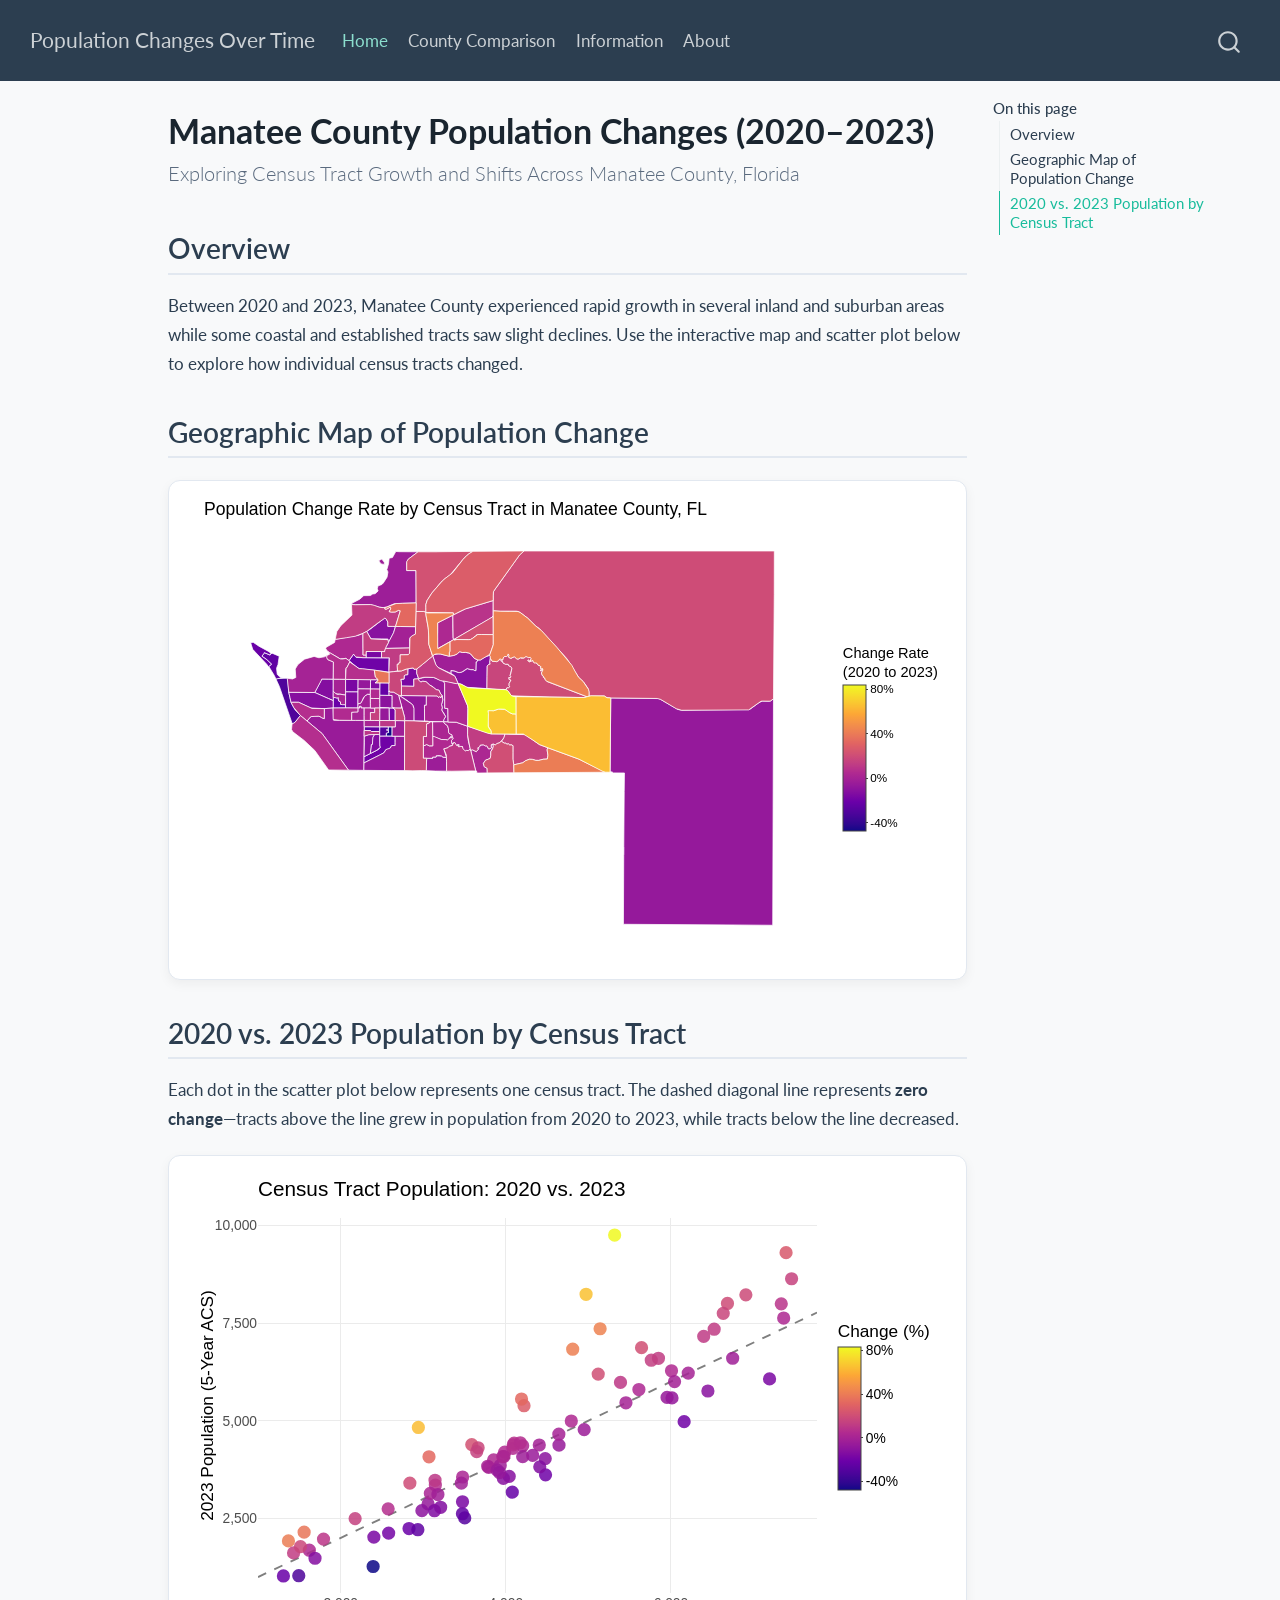
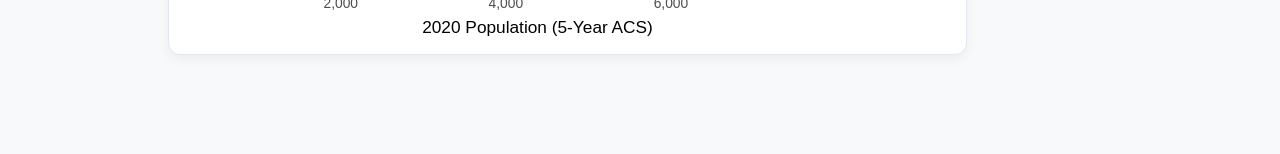
==== commit 8e74aa57: "Built site for gh-pages" ====
--- a/index.html
+++ b/index.html
@@ -7,7 +7,7 @@
 <meta name="viewport" content="width=device-width, initial-scale=1.0, user-scalable=yes">
 
 
-<title>Population Changes Over Time – Population Changes Overtime</title>
+<title>Manatee County Population Changes (2020–2023) – Population Changes Over Time</title>
 <style>
 /* Default styles provided by pandoc.
 ** See https://pandoc.org/MANUAL.html#variables-for-html for config info.
@@ -45,7 +45,7 @@
 <link href="site_libs/quarto-html/quarto-syntax-highlighting-bf27225e3a48a9273f3daa8f8e829971.css" rel="stylesheet" id="quarto-text-highlighting-styles">
 <script src="site_libs/bootstrap/bootstrap.min.js"></script>
 <link href="site_libs/bootstrap/bootstrap-icons.css" rel="stylesheet">
-<link href="site_libs/bootstrap/bootstrap-22ddd0bc8811bb05b22c9f1af5ad3da3.min.css" rel="stylesheet" append-hash="true" id="quarto-bootstrap" data-mode="light">
+<link href="site_libs/bootstrap/bootstrap-c525ae345336d65948d2a315d2ce3f47.min.css" rel="stylesheet" append-hash="true" id="quarto-bootstrap" data-mode="light">
 <script id="quarto-search-options" type="application/json">{
   "location": "navbar",
   "copy-button": false,
@@ -73,6 +73,7 @@
     "search-label": "Search"
   }
 }</script>
+<style>html{ scroll-behavior: smooth; }</style>
 <link href="site_libs/htmltools-fill-0.5.9/fill.css" rel="stylesheet">
 <script src="site_libs/htmlwidgets-1.6.4/htmlwidgets.js"></script>
 <script src="site_libs/plotly-binding-4.12.1/plotly.js"></script>
@@ -95,7 +96,7 @@
       <div class="navbar-container container-fluid">
       <div class="navbar-brand-container mx-auto">
     <a class="navbar-brand" href="./index.html">
-    <span class="navbar-title">Population Changes Overtime</span>
+    <span class="navbar-title">Population Changes Over Time</span>
     </a>
   </div>
             <div id="quarto-search" class="" title="Search"></div>
@@ -107,6 +108,14 @@
   <li class="nav-item">
     <a class="nav-link active" href="./index.html" aria-current="page"> 
 <span class="menu-text">Home</span></a>
+  </li>  
+  <li class="nav-item">
+    <a class="nav-link" href="./compare.html"> 
+<span class="menu-text">County Comparison</span></a>
+  </li>  
+  <li class="nav-item">
+    <a class="nav-link" href="./info.html"> 
+<span class="menu-text">Information</span></a>
   </li>  
   <li class="nav-item">
     <a class="nav-link" href="./about.html"> 
@@ -123,15 +132,24 @@
 <div id="quarto-content" class="quarto-container page-columns page-rows-contents page-layout-article page-navbar">
 <!-- sidebar -->
 <!-- margin-sidebar -->
-    <div id="quarto-margin-sidebar" class="sidebar margin-sidebar zindex-bottom">
-        
+    <div id="quarto-margin-sidebar" class="sidebar margin-sidebar">
+        <nav id="TOC" role="doc-toc" class="toc-active">
+    <h2 id="toc-title">On this page</h2>
+   
+  <ul>
+  <li><a href="#overview" id="toc-overview" class="nav-link active" data-scroll-target="#overview">Overview</a></li>
+  <li><a href="#geographic-map-of-population-change" id="toc-geographic-map-of-population-change" class="nav-link" data-scroll-target="#geographic-map-of-population-change">Geographic Map of Population Change</a></li>
+  <li><a href="#vs.-2023-population-by-census-tract" id="toc-vs.-2023-population-by-census-tract" class="nav-link" data-scroll-target="#vs.-2023-population-by-census-tract">2020 vs.&nbsp;2023 Population by Census Tract</a></li>
+  </ul>
+</nav>
     </div>
 <!-- main -->
 <main class="content" id="quarto-document-content">
 
 <header id="title-block-header" class="quarto-title-block default">
 <div class="quarto-title">
-<h1 class="title">Population Changes Over Time</h1>
+<h1 class="title">Manatee County Population Changes (2020–2023)</h1>
+<p class="subtitle lead">Exploring Census Tract Growth and Shifts Across Manatee County, Florida</p>
 </div>
 
 
@@ -148,15 +166,31 @@
 </header>
 
 
-<p>This is the population change rate within Manatee County, FL.</p>
+<section id="overview" class="level2">
+<h2 class="anchored" data-anchor-id="overview">Overview</h2>
+<p>Between 2020 and 2023, Manatee County experienced rapid growth in several inland and suburban areas while some coastal and established tracts saw slight declines. Use the interactive map and scatter plot below to explore how individual census tracts changed.</p>
+</section>
+<section id="geographic-map-of-population-change" class="level2">
+<h2 class="anchored" data-anchor-id="geographic-map-of-population-change">Geographic Map of Population Change</h2>
 <div class="cell">
 <div class="cell-output-display">
-<div class="plotly html-widget html-fill-item" id="htmlwidget-c67d6fa2f7c73972435f" style="width:100%;height:464px;"></div>
-<script type="application/json" data-for="htmlwidget-c67d6fa2f7c73972435f">{"x":{"data":[{"x":[-82.700000000000017,-82.700000000000017,-82.700000000000017,-82.700000000000017,-82.700000000000017,-82.700000000000017,-82.700000000000017,-82.700000000000017,-82.700000000000017,-82.700000000000017,-82.700000000000017,-82.700000000000017,-82.700000000000017,-82.700000000000017,-82.700000000000017,-82.700000000000017,-82.700000000000017,-82.700000000000017,-82.700000000000017,-82.700000000000017,-82.700000000000017,-82.700000000000017,-82.700000000000017,-82.700000000000017,-82.700000000000017,-82.700000000000017,-82.700000000000017,-82.700000000000017,-82.700000000000017,-82.700000000000017,-82.700000000000017,-82.700000000000017,-82.700000000000017,-82.700000000000017,-82.700000000000017,-82.700000000000017,-82.700000000000017,-82.700000000000017,-82.700000000000017,-82.700000000000017,-82.700000000000017,-82.700000000000017,-82.700000000000017,-82.700000000000017,-82.700000000000017,-82.700000000000017,-82.700000000000017,-82.700000000000017,-82.700000000000017,-82.700000000000017,-82.700000000000017,-82.700000000000017,-82.700000000000017,-82.700000000000017,-82.700000000000017,-82.700000000000017,-82.700000000000017,-82.700000000000017,-82.700000000000017,-82.700000000000017,-82.700000000000017,-82.700000000000017,-82.700000000000017,-82.700000000000017,-82.700000000000017,-82.700000000000017,-82.700000000000017,-82.700000000000017,-82.700000000000017,-82.700000000000017,-82.700000000000017,-82.700000000000017,-82.700000000000017,-82.700000000000017,-82.700000000000017,-82.700000000000017,-82.700000000000017,-82.700000000000017,-82.700000000000017,-82.700000000000017,-82.700000000000017,null,-82.600000000000009,-82.600000000000009,-82.600000000000009,-82.600000000000009,-82.600000000000009,-82.600000000000009,-82.600000000000009,-82.600000000000009,-82.600000000000009,-82.600000000000009,-82.600000000000009,-82.600000000000009,-82.600000000000009,-82.600000000000009,-82.600000000000009,-82.600000000000009,-82.600000000000009,-82.600000000000009,-82.600000000000009,-82.600000000000009,-82.600000000000009,-82.600000000000009,-82.600000000000009,-82.600000000000009,-82.600000000000009,-82.600000000000009,-82.600000000000009,-82.600000000000009,-82.600000000000009,-82.600000000000009,-82.600000000000009,-82.600000000000009,-82.600000000000009,-82.600000000000009,-82.600000000000009,-82.600000000000009,-82.600000000000009,-82.600000000000009,-82.600000000000009,-82.600000000000009,-82.600000000000009,-82.600000000000009,-82.600000000000009,-82.600000000000009,-82.600000000000009,-82.600000000000009,-82.600000000000009,-82.600000000000009,-82.600000000000009,-82.600000000000009,-82.600000000000009,-82.600000000000009,-82.600000000000009,-82.600000000000009,-82.600000000000009,-82.600000000000009,-82.600000000000009,-82.600000000000009,-82.600000000000009,-82.600000000000009,-82.600000000000009,-82.600000000000009,-82.600000000000009,-82.600000000000009,-82.600000000000009,-82.600000000000009,-82.600000000000009,-82.600000000000009,-82.600000000000009,-82.600000000000009,-82.600000000000009,-82.600000000000009,-82.600000000000009,-82.600000000000009,-82.600000000000009,-82.600000000000009,-82.600000000000009,-82.600000000000009,-82.600000000000009,-82.600000000000009,-82.600000000000009,null,-82.5,-82.5,-82.5,-82.5,-82.5,-82.5,-82.5,-82.5,-82.5,-82.5,-82.5,-82.5,-82.5,-82.5,-82.5,-82.5,-82.5,-82.5,-82.5,-82.5,-82.5,-82.5,-82.5,-82.5,-82.5,-82.5,-82.5,-82.5,-82.5,-82.5,-82.5,-82.5,-82.5,-82.5,-82.5,-82.5,-82.5,-82.5,-82.5,-82.5,-82.5,-82.5,-82.5,-82.5,-82.5,-82.5,-82.5,-82.5,-82.5,-82.5,-82.5,-82.5,-82.5,-82.5,-82.5,-82.5,-82.5,-82.5,-82.5,-82.5,-82.5,-82.5,-82.5,-82.5,-82.5,-82.5,-82.5,-82.5,-82.5,-82.5,-82.5,-82.5,-82.5,-82.5,-82.5,-82.5,-82.5,-82.5,-82.5,-82.5,-82.5,null,-82.400000000000006,-82.400000000000006,-82.400000000000006,-82.400000000000006,-82.400000000000006,-82.400000000000006,-82.400000000000006,-82.400000000000006,-82.400000000000006,-82.400000000000006,-82.400000000000006,-82.400000000000006,-82.400000000000006,-82.400000000000006,-82.400000000000006,-82.400000000000006,-82.400000000000006,-82.400000000000006,-82.400000000000006,-82.400000000000006,-82.400000000000006,-82.400000000000006,-82.400000000000006,-82.400000000000006,-82.400000000000006,-82.400000000000006,-82.400000000000006,-82.400000000000006,-82.400000000000006,-82.400000000000006,-82.400000000000006,-82.400000000000006,-82.400000000000006,-82.400000000000006,-82.400000000000006,-82.400000000000006,-82.400000000000006,-82.400000000000006,-82.400000000000006,-82.400000000000006,-82.400000000000006,-82.400000000000006,-82.400000000000006,-82.400000000000006,-82.400000000000006,-82.400000000000006,-82.400000000000006,-82.400000000000006,-82.400000000000006,-82.400000000000006,-82.400000000000006,-82.400000000000006,-82.400000000000006,-82.400000000000006,-82.400000000000006,-82.400000000000006,-82.400000000000006,-82.400000000000006,-82.400000000000006,-82.400000000000006,-82.400000000000006,-82.400000000000006,-82.400000000000006,-82.400000000000006,-82.400000000000006,-82.400000000000006,-82.400000000000006,-82.400000000000006,-82.400000000000006,-82.400000000000006,-82.400000000000006,-82.400000000000006,-82.400000000000006,-82.400000000000006,-82.400000000000006,-82.400000000000006,-82.400000000000006,-82.400000000000006,-82.400000000000006,-82.400000000000006,-82.400000000000006,null,-82.300000000000011,-82.300000000000011,-82.300000000000011,-82.300000000000011,-82.300000000000011,-82.300000000000011,-82.300000000000011,-82.300000000000011,-82.300000000000011,-82.300000000000011,-82.300000000000011,-82.300000000000011,-82.300000000000011,-82.300000000000011,-82.300000000000011,-82.300000000000011,-82.300000000000011,-82.300000000000011,-82.300000000000011,-82.300000000000011,-82.300000000000011,-82.300000000000011,-82.300000000000011,-82.300000000000011,-82.300000000000011,-82.300000000000011,-82.300000000000011,-82.300000000000011,-82.300000000000011,-82.300000000000011,-82.300000000000011,-82.300000000000011,-82.300000000000011,-82.300000000000011,-82.300000000000011,-82.300000000000011,-82.300000000000011,-82.300000000000011,-82.300000000000011,-82.300000000000011,-82.300000000000011,-82.300000000000011,-82.300000000000011,-82.300000000000011,-82.300000000000011,-82.300000000000011,-82.300000000000011,-82.300000000000011,-82.300000000000011,-82.300000000000011,-82.300000000000011,-82.300000000000011,-82.300000000000011,-82.300000000000011,-82.300000000000011,-82.300000000000011,-82.300000000000011,-82.300000000000011,-82.300000000000011,-82.300000000000011,-82.300000000000011,-82.300000000000011,-82.300000000000011,-82.300000000000011,-82.300000000000011,-82.300000000000011,-82.300000000000011,-82.300000000000011,-82.300000000000011,-82.300000000000011,-82.300000000000011,-82.300000000000011,-82.300000000000011,-82.300000000000011,-82.300000000000011,-82.300000000000011,-82.300000000000011,-82.300000000000011,-82.300000000000011,-82.300000000000011,-82.300000000000011,null,-82.200000000000003,-82.200000000000003,-82.200000000000003,-82.200000000000003,-82.200000000000003,-82.200000000000003,-82.200000000000003,-82.200000000000003,-82.200000000000003,-82.200000000000003,-82.200000000000003,-82.200000000000003,-82.200000000000003,-82.200000000000003,-82.200000000000003,-82.200000000000003,-82.200000000000003,-82.200000000000003,-82.200000000000003,-82.200000000000003,-82.200000000000003,-82.200000000000003,-82.200000000000003,-82.200000000000003,-82.200000000000003,-82.200000000000003,-82.200000000000003,-82.200000000000003,-82.200000000000003,-82.200000000000003,-82.200000000000003,-82.200000000000003,-82.200000000000003,-82.200000000000003,-82.200000000000003,-82.200000000000003,-82.200000000000003,-82.200000000000003,-82.200000000000003,-82.200000000000003,-82.200000000000003,-82.200000000000003,-82.200000000000003,-82.200000000000003,-82.200000000000003,-82.200000000000003,-82.200000000000003,-82.200000000000003,-82.200000000000003,-82.200000000000003,-82.200000000000003,-82.200000000000003,-82.200000000000003,-82.200000000000003,-82.200000000000003,-82.200000000000003,-82.200000000000003,-82.200000000000003,-82.200000000000003,-82.200000000000003,-82.200000000000003,-82.200000000000003,-82.200000000000003,-82.200000000000003,-82.200000000000003,-82.200000000000003,-82.200000000000003,-82.200000000000003,-82.200000000000003,-82.200000000000003,-82.200000000000003,-82.200000000000003,-82.200000000000003,-82.200000000000003,-82.200000000000003,-82.200000000000003,-82.200000000000003,-82.200000000000003,-82.200000000000003,-82.200000000000003,-82.200000000000003,null,-82.099999999999994,-82.099999999999994,-82.099999999999994,-82.099999999999994,-82.099999999999994,-82.099999999999994,-82.099999999999994,-82.099999999999994,-82.099999999999994,-82.099999999999994,-82.099999999999994,-82.099999999999994,-82.099999999999994,-82.099999999999994,-82.099999999999994,-82.099999999999994,-82.099999999999994,-82.099999999999994,-82.099999999999994,-82.099999999999994,-82.099999999999994,-82.099999999999994,-82.099999999999994,-82.099999999999994,-82.099999999999994,-82.099999999999994,-82.099999999999994,-82.099999999999994,-82.099999999999994,-82.099999999999994,-82.099999999999994,-82.099999999999994,-82.099999999999994,-82.099999999999994,-82.099999999999994,-82.099999999999994,-82.099999999999994,-82.099999999999994,-82.099999999999994,-82.099999999999994,-82.099999999999994,-82.099999999999994,-82.099999999999994,-82.099999999999994,-82.099999999999994,-82.099999999999994,-82.099999999999994,-82.099999999999994,-82.099999999999994,-82.099999999999994,-82.099999999999994,-82.099999999999994,-82.099999999999994,-82.099999999999994,-82.099999999999994,-82.099999999999994,-82.099999999999994,-82.099999999999994,-82.099999999999994,-82.099999999999994,-82.099999999999994,-82.099999999999994,-82.099999999999994,-82.099999999999994,-82.099999999999994,-82.099999999999994,-82.099999999999994,-82.099999999999994,-82.099999999999994,-82.099999999999994,-82.099999999999994,-82.099999999999994,-82.099999999999994,-82.099999999999994,-82.099999999999994,-82.099999999999994,-82.099999999999994,-82.099999999999994,-82.099999999999994,-82.099999999999994,-82.099999999999994,null,-82.780317950000011,-82.775757575757581,-82.767676767676775,-82.75959595959597,-82.751515151515164,-82.743434343434359,-82.735353535353539,-82.727272727272734,-82.719191919191928,-82.711111111111123,-82.703030303030317,-82.694949494949512,-82.686868686868692,-82.678787878787887,-82.670707070707081,-82.662626262626276,-82.65454545454547,-82.646464646464651,-82.638383838383845,-82.63030303030304,-82.622222222222234,-82.614141414141429,-82.606060606060609,-82.597979797979804,-82.589898989898998,-82.581818181818193,-82.573737373737387,-82.565656565656568,-82.557575757575762,-82.549494949494957,-82.541414141414151,-82.533333333333346,-82.525252525252526,-82.517171717171721,-82.509090909090915,-82.50101010101011,-82.492929292929304,-82.484848484848499,-82.476767676767679,-82.468686868686873,-82.460606060606068,-82.452525252525263,-82.444444444444457,-82.436363636363637,-82.428282828282832,-82.420202020202026,-82.412121212121221,-82.404040404040416,-82.395959595959596,-82.38787878787879,-82.379797979797985,-82.371717171717179,-82.363636363636374,-82.355555555555554,-82.347474747474749,-82.339393939393943,-82.331313131313138,-82.323232323232332,-82.315151515151513,-82.307070707070707,-82.298989898989902,-82.290909090909096,-82.282828282828291,-82.274747474747485,-82.266666666666666,-82.25858585858586,-82.250505050505055,-82.242424242424249,-82.234343434343444,-82.226262626262624,-82.218181818181819,-82.210101010101013,-82.202020202020208,-82.193939393939402,-82.185858585858583,-82.177777777777777,-82.169696969696972,-82.161616161616166,-82.153535353535361,-82.145454545454541,-82.137373737373736,-82.12929292929293,-82.121212121212125,-82.113131313131319,-82.105050505050514,-82.096969696969694,-82.088888888888889,-82.080808080808083,-82.072727272727278,-82.064646464646472,-82.056565656565652,-82.048484848484847,-82.040404040404042,-82.032323232323236,-82.024242424242431,-82.019779049999997,null,-82.780317950000011,-82.775757575757581,-82.767676767676775,-82.75959595959597,-82.751515151515164,-82.743434343434359,-82.735353535353539,-82.727272727272734,-82.719191919191928,-82.711111111111123,-82.703030303030317,-82.694949494949512,-82.686868686868692,-82.678787878787887,-82.670707070707081,-82.662626262626276,-82.65454545454547,-82.646464646464651,-82.638383838383845,-82.63030303030304,-82.622222222222234,-82.614141414141429,-82.606060606060609,-82.597979797979804,-82.589898989898998,-82.581818181818193,-82.573737373737387,-82.565656565656568,-82.557575757575762,-82.549494949494957,-82.541414141414151,-82.533333333333346,-82.525252525252526,-82.517171717171721,-82.509090909090915,-82.50101010101011,-82.492929292929304,-82.484848484848499,-82.476767676767679,-82.468686868686873,-82.460606060606068,-82.452525252525263,-82.444444444444457,-82.436363636363637,-82.428282828282832,-82.420202020202026,-82.412121212121221,-82.404040404040416,-82.395959595959596,-82.38787878787879,-82.379797979797985,-82.371717171717179,-82.363636363636374,-82.355555555555554,-82.347474747474749,-82.339393939393943,-82.331313131313138,-82.323232323232332,-82.315151515151513,-82.307070707070707,-82.298989898989902,-82.290909090909096,-82.282828282828291,-82.274747474747485,-82.266666666666666,-82.25858585858586,-82.250505050505055,-82.242424242424249,-82.234343434343444,-82.226262626262624,-82.218181818181819,-82.210101010101013,-82.202020202020208,-82.193939393939402,-82.185858585858583,-82.177777777777777,-82.169696969696972,-82.161616161616166,-82.153535353535361,-82.145454545454541,-82.137373737373736,-82.12929292929293,-82.121212121212125,-82.113131313131319,-82.105050505050514,-82.096969696969694,-82.088888888888889,-82.080808080808083,-82.072727272727278,-82.064646464646472,-82.056565656565652,-82.048484848484847,-82.040404040404042,-82.032323232323236,-82.024242424242431,-82.019779049999997,null,-82.780317950000011,-82.775757575757581,-82.767676767676775,-82.75959595959597,-82.751515151515164,-82.743434343434359,-82.735353535353539,-82.727272727272734,-82.719191919191928,-82.711111111111123,-82.703030303030317,-82.694949494949512,-82.686868686868692,-82.678787878787887,-82.670707070707081,-82.662626262626276,-82.65454545454547,-82.646464646464651,-82.638383838383845,-82.63030303030304,-82.622222222222234,-82.614141414141429,-82.606060606060609,-82.597979797979804,-82.589898989898998,-82.581818181818193,-82.573737373737387,-82.565656565656568,-82.557575757575762,-82.549494949494957,-82.541414141414151,-82.533333333333346,-82.525252525252526,-82.517171717171721,-82.509090909090915,-82.50101010101011,-82.492929292929304,-82.484848484848499,-82.476767676767679,-82.468686868686873,-82.460606060606068,-82.452525252525263,-82.444444444444457,-82.436363636363637,-82.428282828282832,-82.420202020202026,-82.412121212121221,-82.404040404040416,-82.395959595959596,-82.38787878787879,-82.379797979797985,-82.371717171717179,-82.363636363636374,-82.355555555555554,-82.347474747474749,-82.339393939393943,-82.331313131313138,-82.323232323232332,-82.315151515151513,-82.307070707070707,-82.298989898989902,-82.290909090909096,-82.282828282828291,-82.274747474747485,-82.266666666666666,-82.25858585858586,-82.250505050505055,-82.242424242424249,-82.234343434343444,-82.226262626262624,-82.218181818181819,-82.210101010101013,-82.202020202020208,-82.193939393939402,-82.185858585858583,-82.177777777777777,-82.169696969696972,-82.161616161616166,-82.153535353535361,-82.145454545454541,-82.137373737373736,-82.12929292929293,-82.121212121212125,-82.113131313131319,-82.105050505050514,-82.096969696969694,-82.088888888888889,-82.080808080808083,-82.072727272727278,-82.064646464646472,-82.056565656565652,-82.048484848484847,-82.040404040404042,-82.032323232323236,-82.024242424242431,-82.019779049999997,null,-82.780317950000011,-82.775757575757581,-82.767676767676775,-82.75959595959597,-82.751515151515164,-82.743434343434359,-82.735353535353539,-82.727272727272734,-82.719191919191928,-82.711111111111123,-82.703030303030317,-82.694949494949512,-82.686868686868692,-82.678787878787887,-82.670707070707081,-82.662626262626276,-82.65454545454547,-82.646464646464651,-82.638383838383845,-82.63030303030304,-82.622222222222234,-82.614141414141429,-82.606060606060609,-82.597979797979804,-82.589898989898998,-82.581818181818193,-82.573737373737387,-82.565656565656568,-82.557575757575762,-82.549494949494957,-82.541414141414151,-82.533333333333346,-82.525252525252526,-82.517171717171721,-82.509090909090915,-82.50101010101011,-82.492929292929304,-82.484848484848499,-82.476767676767679,-82.468686868686873,-82.460606060606068,-82.452525252525263,-82.444444444444457,-82.436363636363637,-82.428282828282832,-82.420202020202026,-82.412121212121221,-82.404040404040416,-82.395959595959596,-82.38787878787879,-82.379797979797985,-82.371717171717179,-82.363636363636374,-82.355555555555554,-82.347474747474749,-82.339393939393943,-82.331313131313138,-82.323232323232332,-82.315151515151513,-82.307070707070707,-82.298989898989902,-82.290909090909096,-82.282828282828291,-82.274747474747485,-82.266666666666666,-82.25858585858586,-82.250505050505055,-82.242424242424249,-82.234343434343444,-82.226262626262624,-82.218181818181819,-82.210101010101013,-82.202020202020208,-82.193939393939402,-82.185858585858583,-82.177777777777777,-82.169696969696972,-82.161616161616166,-82.153535353535361,-82.145454545454541,-82.137373737373736,-82.12929292929293,-82.121212121212125,-82.113131313131319,-82.105050505050514,-82.096969696969694,-82.088888888888889,-82.080808080808083,-82.072727272727278,-82.064646464646472,-82.056565656565652,-82.048484848484847,-82.040404040404042,-82.032323232323236,-82.024242424242431,-82.019779049999997,null,-82.780317950000011,-82.775757575757581,-82.767676767676775,-82.75959595959597,-82.751515151515164,-82.743434343434359,-82.735353535353539,-82.727272727272734,-82.719191919191928,-82.711111111111123,-82.703030303030317,-82.694949494949512,-82.686868686868692,-82.678787878787887,-82.670707070707081,-82.662626262626276,-82.65454545454547,-82.646464646464651,-82.638383838383845,-82.63030303030304,-82.622222222222234,-82.614141414141429,-82.606060606060609,-82.597979797979804,-82.589898989898998,-82.581818181818193,-82.573737373737387,-82.565656565656568,-82.557575757575762,-82.549494949494957,-82.541414141414151,-82.533333333333346,-82.525252525252526,-82.517171717171721,-82.509090909090915,-82.50101010101011,-82.492929292929304,-82.484848484848499,-82.476767676767679,-82.468686868686873,-82.460606060606068,-82.452525252525263,-82.444444444444457,-82.436363636363637,-82.428282828282832,-82.420202020202026,-82.412121212121221,-82.404040404040416,-82.395959595959596,-82.38787878787879,-82.379797979797985,-82.371717171717179,-82.363636363636374,-82.355555555555554,-82.347474747474749,-82.339393939393943,-82.331313131313138,-82.323232323232332,-82.315151515151513,-82.307070707070707,-82.298989898989902,-82.290909090909096,-82.282828282828291,-82.274747474747485,-82.266666666666666,-82.25858585858586,-82.250505050505055,-82.242424242424249,-82.234343434343444,-82.226262626262624,-82.218181818181819,-82.210101010101013,-82.202020202020208,-82.193939393939402,-82.185858585858583,-82.177777777777777,-82.169696969696972,-82.161616161616166,-82.153535353535361,-82.145454545454541,-82.137373737373736,-82.12929292929293,-82.121212121212125,-82.113131313131319,-82.105050505050514,-82.096969696969694,-82.088888888888889,-82.080808080808083,-82.072727272727278,-82.064646464646472,-82.056565656565652,-82.048484848484847,-82.040404040404042,-82.032323232323236,-82.024242424242431,-82.019779049999997],"y":[27.185823449999997,27.190909090909091,27.196969696969699,27.203030303030303,27.209090909090911,27.215151515151518,27.221212121212123,27.22727272727273,27.233333333333334,27.239393939393942,27.245454545454546,27.251515151515154,27.257575757575758,27.263636363636365,27.269696969696973,27.275757575757577,27.281818181818185,27.287878787878789,27.293939393939397,27.300000000000001,27.306060606060608,27.312121212121212,27.31818181818182,27.324242424242428,27.330303030303032,27.33636363636364,27.342424242424244,27.348484848484851,27.354545454545455,27.360606060606063,27.366666666666667,27.372727272727275,27.378787878787882,27.384848484848487,27.390909090909094,27.396969696969698,27.403030303030306,27.40909090909091,27.415151515151518,27.421212121212122,27.427272727272729,27.433333333333337,27.439393939393941,27.445454545454549,27.451515151515153,27.457575757575761,27.463636363636365,27.469696969696972,27.475757575757576,27.481818181818184,27.487878787878792,27.493939393939396,27.500000000000004,27.506060606060608,27.512121212121215,27.518181818181819,27.524242424242427,27.530303030303031,27.536363636363639,27.542424242424246,27.548484848484851,27.554545454545458,27.560606060606062,27.56666666666667,27.572727272727274,27.578787878787882,27.584848484848486,27.590909090909093,27.596969696969701,27.603030303030305,27.609090909090913,27.615151515151517,27.621212121212125,27.627272727272729,27.633333333333336,27.639393939393941,27.645454545454548,27.651515151515156,27.65757575757576,27.663636363636368,27.668625550000002,null,27.185823449999997,27.190909090909091,27.196969696969699,27.203030303030303,27.209090909090911,27.215151515151518,27.221212121212123,27.22727272727273,27.233333333333334,27.239393939393942,27.245454545454546,27.251515151515154,27.257575757575758,27.263636363636365,27.269696969696973,27.275757575757577,27.281818181818185,27.287878787878789,27.293939393939397,27.300000000000001,27.306060606060608,27.312121212121212,27.31818181818182,27.324242424242428,27.330303030303032,27.33636363636364,27.342424242424244,27.348484848484851,27.354545454545455,27.360606060606063,27.366666666666667,27.372727272727275,27.378787878787882,27.384848484848487,27.390909090909094,27.396969696969698,27.403030303030306,27.40909090909091,27.415151515151518,27.421212121212122,27.427272727272729,27.433333333333337,27.439393939393941,27.445454545454549,27.451515151515153,27.457575757575761,27.463636363636365,27.469696969696972,27.475757575757576,27.481818181818184,27.487878787878792,27.493939393939396,27.500000000000004,27.506060606060608,27.512121212121215,27.518181818181819,27.524242424242427,27.530303030303031,27.536363636363639,27.542424242424246,27.548484848484851,27.554545454545458,27.560606060606062,27.56666666666667,27.572727272727274,27.578787878787882,27.584848484848486,27.590909090909093,27.596969696969701,27.603030303030305,27.609090909090913,27.615151515151517,27.621212121212125,27.627272727272729,27.633333333333336,27.639393939393941,27.645454545454548,27.651515151515156,27.65757575757576,27.663636363636368,27.668625550000002,null,27.185823449999997,27.190909090909091,27.196969696969699,27.203030303030303,27.209090909090911,27.215151515151518,27.221212121212123,27.22727272727273,27.233333333333334,27.239393939393942,27.245454545454546,27.251515151515154,27.257575757575758,27.263636363636365,27.269696969696973,27.275757575757577,27.281818181818185,27.287878787878789,27.293939393939397,27.300000000000001,27.306060606060608,27.312121212121212,27.31818181818182,27.324242424242428,27.330303030303032,27.33636363636364,27.342424242424244,27.348484848484851,27.354545454545455,27.360606060606063,27.366666666666667,27.372727272727275,27.378787878787882,27.384848484848487,27.390909090909094,27.396969696969698,27.403030303030306,27.40909090909091,27.415151515151518,27.421212121212122,27.427272727272729,27.433333333333337,27.439393939393941,27.445454545454549,27.451515151515153,27.457575757575761,27.463636363636365,27.469696969696972,27.475757575757576,27.481818181818184,27.487878787878792,27.493939393939396,27.500000000000004,27.506060606060608,27.512121212121215,27.518181818181819,27.524242424242427,27.530303030303031,27.536363636363639,27.542424242424246,27.548484848484851,27.554545454545458,27.560606060606062,27.56666666666667,27.572727272727274,27.578787878787882,27.584848484848486,27.590909090909093,27.596969696969701,27.603030303030305,27.609090909090913,27.615151515151517,27.621212121212125,27.627272727272729,27.633333333333336,27.639393939393941,27.645454545454548,27.651515151515156,27.65757575757576,27.663636363636368,27.668625550000002,null,27.185823449999997,27.190909090909091,27.196969696969699,27.203030303030303,27.209090909090911,27.215151515151518,27.221212121212123,27.22727272727273,27.233333333333334,27.239393939393942,27.245454545454546,27.251515151515154,27.257575757575758,27.263636363636365,27.269696969696973,27.275757575757577,27.281818181818185,27.287878787878789,27.293939393939397,27.300000000000001,27.306060606060608,27.312121212121212,27.31818181818182,27.324242424242428,27.330303030303032,27.33636363636364,27.342424242424244,27.348484848484851,27.354545454545455,27.360606060606063,27.366666666666667,27.372727272727275,27.378787878787882,27.384848484848487,27.390909090909094,27.396969696969698,27.403030303030306,27.40909090909091,27.415151515151518,27.421212121212122,27.427272727272729,27.433333333333337,27.439393939393941,27.445454545454549,27.451515151515153,27.457575757575761,27.463636363636365,27.469696969696972,27.475757575757576,27.481818181818184,27.487878787878792,27.493939393939396,27.500000000000004,27.506060606060608,27.512121212121215,27.518181818181819,27.524242424242427,27.530303030303031,27.536363636363639,27.542424242424246,27.548484848484851,27.554545454545458,27.560606060606062,27.56666666666667,27.572727272727274,27.578787878787882,27.584848484848486,27.590909090909093,27.596969696969701,27.603030303030305,27.609090909090913,27.615151515151517,27.621212121212125,27.627272727272729,27.633333333333336,27.639393939393941,27.645454545454548,27.651515151515156,27.65757575757576,27.663636363636368,27.668625550000002,null,27.185823449999997,27.190909090909091,27.196969696969699,27.203030303030303,27.209090909090911,27.215151515151518,27.221212121212123,27.22727272727273,27.233333333333334,27.239393939393942,27.245454545454546,27.251515151515154,27.257575757575758,27.263636363636365,27.269696969696973,27.275757575757577,27.281818181818185,27.287878787878789,27.293939393939397,27.300000000000001,27.306060606060608,27.312121212121212,27.31818181818182,27.324242424242428,27.330303030303032,27.33636363636364,27.342424242424244,27.348484848484851,27.354545454545455,27.360606060606063,27.366666666666667,27.372727272727275,27.378787878787882,27.384848484848487,27.390909090909094,27.396969696969698,27.403030303030306,27.40909090909091,27.415151515151518,27.421212121212122,27.427272727272729,27.433333333333337,27.439393939393941,27.445454545454549,27.451515151515153,27.457575757575761,27.463636363636365,27.469696969696972,27.475757575757576,27.481818181818184,27.487878787878792,27.493939393939396,27.500000000000004,27.506060606060608,27.512121212121215,27.518181818181819,27.524242424242427,27.530303030303031,27.536363636363639,27.542424242424246,27.548484848484851,27.554545454545458,27.560606060606062,27.56666666666667,27.572727272727274,27.578787878787882,27.584848484848486,27.590909090909093,27.596969696969701,27.603030303030305,27.609090909090913,27.615151515151517,27.621212121212125,27.627272727272729,27.633333333333336,27.639393939393941,27.645454545454548,27.651515151515156,27.65757575757576,27.663636363636368,27.668625550000002,null,27.185823449999997,27.190909090909091,27.196969696969699,27.203030303030303,27.209090909090911,27.215151515151518,27.221212121212123,27.22727272727273,27.233333333333334,27.239393939393942,27.245454545454546,27.251515151515154,27.257575757575758,27.263636363636365,27.269696969696973,27.275757575757577,27.281818181818185,27.287878787878789,27.293939393939397,27.300000000000001,27.306060606060608,27.312121212121212,27.31818181818182,27.324242424242428,27.330303030303032,27.33636363636364,27.342424242424244,27.348484848484851,27.354545454545455,27.360606060606063,27.366666666666667,27.372727272727275,27.378787878787882,27.384848484848487,27.390909090909094,27.396969696969698,27.403030303030306,27.40909090909091,27.415151515151518,27.421212121212122,27.427272727272729,27.433333333333337,27.439393939393941,27.445454545454549,27.451515151515153,27.457575757575761,27.463636363636365,27.469696969696972,27.475757575757576,27.481818181818184,27.487878787878792,27.493939393939396,27.500000000000004,27.506060606060608,27.512121212121215,27.518181818181819,27.524242424242427,27.530303030303031,27.536363636363639,27.542424242424246,27.548484848484851,27.554545454545458,27.560606060606062,27.56666666666667,27.572727272727274,27.578787878787882,27.584848484848486,27.590909090909093,27.596969696969701,27.603030303030305,27.609090909090913,27.615151515151517,27.621212121212125,27.627272727272729,27.633333333333336,27.639393939393941,27.645454545454548,27.651515151515156,27.65757575757576,27.663636363636368,27.668625550000002,null,27.185823449999997,27.190909090909091,27.196969696969699,27.203030303030303,27.209090909090911,27.215151515151518,27.221212121212123,27.22727272727273,27.233333333333334,27.239393939393942,27.245454545454546,27.251515151515154,27.257575757575758,27.263636363636365,27.269696969696973,27.275757575757577,27.281818181818185,27.287878787878789,27.293939393939397,27.300000000000001,27.306060606060608,27.312121212121212,27.31818181818182,27.324242424242428,27.330303030303032,27.33636363636364,27.342424242424244,27.348484848484851,27.354545454545455,27.360606060606063,27.366666666666667,27.372727272727275,27.378787878787882,27.384848484848487,27.390909090909094,27.396969696969698,27.403030303030306,27.40909090909091,27.415151515151518,27.421212121212122,27.427272727272729,27.433333333333337,27.439393939393941,27.445454545454549,27.451515151515153,27.457575757575761,27.463636363636365,27.469696969696972,27.475757575757576,27.481818181818184,27.487878787878792,27.493939393939396,27.500000000000004,27.506060606060608,27.512121212121215,27.518181818181819,27.524242424242427,27.530303030303031,27.536363636363639,27.542424242424246,27.548484848484851,27.554545454545458,27.560606060606062,27.56666666666667,27.572727272727274,27.578787878787882,27.584848484848486,27.590909090909093,27.596969696969701,27.603030303030305,27.609090909090913,27.615151515151517,27.621212121212125,27.627272727272729,27.633333333333336,27.639393939393941,27.645454545454548,27.651515151515156,27.65757575757576,27.663636363636368,27.668625550000002,null,27.200000000000003,27.200000000000003,27.200000000000003,27.200000000000003,27.200000000000003,27.200000000000003,27.200000000000003,27.200000000000003,27.200000000000003,27.200000000000003,27.200000000000003,27.200000000000003,27.200000000000003,27.200000000000003,27.200000000000003,27.200000000000003,27.200000000000003,27.200000000000003,27.200000000000003,27.200000000000003,27.200000000000003,27.200000000000003,27.200000000000003,27.200000000000003,27.200000000000003,27.200000000000003,27.200000000000003,27.200000000000003,27.200000000000003,27.200000000000003,27.200000000000003,27.200000000000003,27.200000000000003,27.200000000000003,27.200000000000003,27.200000000000003,27.200000000000003,27.200000000000003,27.200000000000003,27.200000000000003,27.200000000000003,27.200000000000003,27.200000000000003,27.200000000000003,27.200000000000003,27.200000000000003,27.200000000000003,27.200000000000003,27.200000000000003,27.200000000000003,27.200000000000003,27.200000000000003,27.200000000000003,27.200000000000003,27.200000000000003,27.200000000000003,27.200000000000003,27.200000000000003,27.200000000000003,27.200000000000003,27.200000000000003,27.200000000000003,27.200000000000003,27.200000000000003,27.200000000000003,27.200000000000003,27.200000000000003,27.200000000000003,27.200000000000003,27.200000000000003,27.200000000000003,27.200000000000003,27.200000000000003,27.200000000000003,27.200000000000003,27.200000000000003,27.200000000000003,27.200000000000003,27.200000000000003,27.200000000000003,27.200000000000003,27.200000000000003,27.200000000000003,27.200000000000003,27.200000000000003,27.200000000000003,27.200000000000003,27.200000000000003,27.200000000000003,27.200000000000003,27.200000000000003,27.200000000000003,27.200000000000003,27.200000000000003,27.200000000000003,27.200000000000003,null,27.300000000000001,27.300000000000001,27.300000000000001,27.300000000000001,27.300000000000001,27.300000000000001,27.300000000000001,27.300000000000001,27.300000000000001,27.300000000000001,27.300000000000001,27.300000000000001,27.300000000000001,27.300000000000001,27.300000000000001,27.300000000000001,27.300000000000001,27.300000000000001,27.300000000000001,27.300000000000001,27.300000000000001,27.300000000000001,27.300000000000001,27.300000000000001,27.300000000000001,27.300000000000001,27.300000000000001,27.300000000000001,27.300000000000001,27.300000000000001,27.300000000000001,27.300000000000001,27.300000000000001,27.300000000000001,27.300000000000001,27.300000000000001,27.300000000000001,27.300000000000001,27.300000000000001,27.300000000000001,27.300000000000001,27.300000000000001,27.300000000000001,27.300000000000001,27.300000000000001,27.300000000000001,27.300000000000001,27.300000000000001,27.300000000000001,27.300000000000001,27.300000000000001,27.300000000000001,27.300000000000001,27.300000000000001,27.300000000000001,27.300000000000001,27.300000000000001,27.300000000000001,27.300000000000001,27.300000000000001,27.300000000000001,27.300000000000001,27.300000000000001,27.300000000000001,27.300000000000001,27.300000000000001,27.300000000000001,27.300000000000001,27.300000000000001,27.300000000000001,27.300000000000001,27.300000000000001,27.300000000000001,27.300000000000001,27.300000000000001,27.300000000000001,27.300000000000001,27.300000000000001,27.300000000000001,27.300000000000001,27.300000000000001,27.300000000000001,27.300000000000001,27.300000000000001,27.300000000000001,27.300000000000001,27.300000000000001,27.300000000000001,27.300000000000001,27.300000000000001,27.300000000000001,27.300000000000001,27.300000000000001,27.300000000000001,27.300000000000001,27.300000000000001,null,27.400000000000002,27.400000000000002,27.400000000000002,27.400000000000002,27.400000000000002,27.400000000000002,27.400000000000002,27.400000000000002,27.400000000000002,27.400000000000002,27.400000000000002,27.400000000000002,27.400000000000002,27.400000000000002,27.400000000000002,27.400000000000002,27.400000000000002,27.400000000000002,27.400000000000002,27.400000000000002,27.400000000000002,27.400000000000002,27.400000000000002,27.400000000000002,27.400000000000002,27.400000000000002,27.400000000000002,27.400000000000002,27.400000000000002,27.400000000000002,27.400000000000002,27.400000000000002,27.400000000000002,27.400000000000002,27.400000000000002,27.400000000000002,27.400000000000002,27.400000000000002,27.400000000000002,27.400000000000002,27.400000000000002,27.400000000000002,27.400000000000002,27.400000000000002,27.400000000000002,27.400000000000002,27.400000000000002,27.400000000000002,27.400000000000002,27.400000000000002,27.400000000000002,27.400000000000002,27.400000000000002,27.400000000000002,27.400000000000002,27.400000000000002,27.400000000000002,27.400000000000002,27.400000000000002,27.400000000000002,27.400000000000002,27.400000000000002,27.400000000000002,27.400000000000002,27.400000000000002,27.400000000000002,27.400000000000002,27.400000000000002,27.400000000000002,27.400000000000002,27.400000000000002,27.400000000000002,27.400000000000002,27.400000000000002,27.400000000000002,27.400000000000002,27.400000000000002,27.400000000000002,27.400000000000002,27.400000000000002,27.400000000000002,27.400000000000002,27.400000000000002,27.400000000000002,27.400000000000002,27.400000000000002,27.400000000000002,27.400000000000002,27.400000000000002,27.400000000000002,27.400000000000002,27.400000000000002,27.400000000000002,27.400000000000002,27.400000000000002,27.400000000000002,null,27.500000000000004,27.500000000000004,27.500000000000004,27.500000000000004,27.500000000000004,27.500000000000004,27.500000000000004,27.500000000000004,27.500000000000004,27.500000000000004,27.500000000000004,27.500000000000004,27.500000000000004,27.500000000000004,27.500000000000004,27.500000000000004,27.500000000000004,27.500000000000004,27.500000000000004,27.500000000000004,27.500000000000004,27.500000000000004,27.500000000000004,27.500000000000004,27.500000000000004,27.500000000000004,27.500000000000004,27.500000000000004,27.500000000000004,27.500000000000004,27.500000000000004,27.500000000000004,27.500000000000004,27.500000000000004,27.500000000000004,27.500000000000004,27.500000000000004,27.500000000000004,27.500000000000004,27.500000000000004,27.500000000000004,27.500000000000004,27.500000000000004,27.500000000000004,27.500000000000004,27.500000000000004,27.500000000000004,27.500000000000004,27.500000000000004,27.500000000000004,27.500000000000004,27.500000000000004,27.500000000000004,27.500000000000004,27.500000000000004,27.500000000000004,27.500000000000004,27.500000000000004,27.500000000000004,27.500000000000004,27.500000000000004,27.500000000000004,27.500000000000004,27.500000000000004,27.500000000000004,27.500000000000004,27.500000000000004,27.500000000000004,27.500000000000004,27.500000000000004,27.500000000000004,27.500000000000004,27.500000000000004,27.500000000000004,27.500000000000004,27.500000000000004,27.500000000000004,27.500000000000004,27.500000000000004,27.500000000000004,27.500000000000004,27.500000000000004,27.500000000000004,27.500000000000004,27.500000000000004,27.500000000000004,27.500000000000004,27.500000000000004,27.500000000000004,27.500000000000004,27.500000000000004,27.500000000000004,27.500000000000004,27.500000000000004,27.500000000000004,27.500000000000004,null,27.600000000000001,27.600000000000001,27.600000000000001,27.600000000000001,27.600000000000001,27.600000000000001,27.600000000000001,27.600000000000001,27.600000000000001,27.600000000000001,27.600000000000001,27.600000000000001,27.600000000000001,27.600000000000001,27.600000000000001,27.600000000000001,27.600000000000001,27.600000000000001,27.600000000000001,27.600000000000001,27.600000000000001,27.600000000000001,27.600000000000001,27.600000000000001,27.600000000000001,27.600000000000001,27.600000000000001,27.600000000000001,27.600000000000001,27.600000000000001,27.600000000000001,27.600000000000001,27.600000000000001,27.600000000000001,27.600000000000001,27.600000000000001,27.600000000000001,27.600000000000001,27.600000000000001,27.600000000000001,27.600000000000001,27.600000000000001,27.600000000000001,27.600000000000001,27.600000000000001,27.600000000000001,27.600000000000001,27.600000000000001,27.600000000000001,27.600000000000001,27.600000000000001,27.600000000000001,27.600000000000001,27.600000000000001,27.600000000000001,27.600000000000001,27.600000000000001,27.600000000000001,27.600000000000001,27.600000000000001,27.600000000000001,27.600000000000001,27.600000000000001,27.600000000000001,27.600000000000001,27.600000000000001,27.600000000000001,27.600000000000001,27.600000000000001,27.600000000000001,27.600000000000001,27.600000000000001,27.600000000000001,27.600000000000001,27.600000000000001,27.600000000000001,27.600000000000001,27.600000000000001,27.600000000000001,27.600000000000001,27.600000000000001,27.600000000000001,27.600000000000001,27.600000000000001,27.600000000000001,27.600000000000001,27.600000000000001,27.600000000000001,27.600000000000001,27.600000000000001,27.600000000000001,27.600000000000001,27.600000000000001,27.600000000000001,27.600000000000001,27.600000000000001],"type":"scatter","mode":"lines","line":{"width":null,"color":"transparent","dash":null},"hoveron":"fills","hoverinfo":"none","showlegend":false,"_isGraticule":true,"xaxis":"x","yaxis":"y","frame":null,"text":""},{"x":[-82.566709000000003,-82.566697000000005,-82.566694999999996,-82.563641000000004,-82.563946000000001,-82.566727,-82.564131000000003,-82.564119000000005,-82.562573999999998,-82.561434000000006,-82.558983999999995,-82.559005999999997,-82.559038000000001,-82.563107000000002,-82.567177000000001,-82.566709000000003,-82.566709000000003],"y":[27.430221,27.432933999999999,27.433433999999998,27.433669999999999,27.436340999999999,27.436696000000001,27.436744000000001,27.440308999999999,27.440304999999999,27.440303,27.440297999999999,27.432967000000001,27.429324000000001,27.429341000000001,27.429369000000001,27.430221,27.430221],"text":"Census Tract 3.13; Manatee County<br>2020 Population: 2,392<br>2023 Population: 1,267<br>Change: -1,125 (-47%)","type":"scatter","mode":"lines","line":{"width":0.75590551181102372,"color":"rgba(255,255,255,1)","dash":"solid"},"fill":"toself","fillcolor":"rgba(13,8,135,1)","hoveron":"fills","showlegend":false,"xaxis":"x","yaxis":"y","hoverinfo":"text","frame":null},{"x":[-82.710988,-82.708682999999994,-82.703340710433693,-82.699327036342297,-82.697435099317602,-82.696772999999993,-82.695943,-82.695420999999996,-82.693849999999998,-82.692419000000001,-82.688794000000001,-82.687420000000003,-82.680020999999996,-82.687320999999997,-82.688129000000004,-82.691081157441999,-82.691004000000007,-82.702565239382906,-82.706846618863196,-82.707820999999996,-82.712351187954297,-82.710988,-82.710988],"y":[27.497064000000002,27.497109999999999,27.497990574443101,27.497501101992899,27.497270377965599,27.496794999999999,27.48678,27.480816000000001,27.474582999999999,27.468893999999999,27.462883999999999,27.460605999999999,27.453517000000002,27.445516999999999,27.444614000000001,27.443659248610299,27.444330999999998,27.474087596625299,27.485107114341002,27.487615000000002,27.496269687435099,27.497064000000002,27.497064000000002],"text":"Census Tract 17.01; Manatee County<br>2020 Population: 1,491<br>2023 Population: 1,031<br>Change:   -460 (-30.9%)","type":"scatter","mode":"lines","line":{"width":0.75590551181102372,"color":"rgba(255,255,255,1)","dash":"solid"},"fill":"toself","fillcolor":"rgba(78,4,155,1)","hoveron":"fills","showlegend":false,"xaxis":"x","yaxis":"y","hoverinfo":"text","frame":null},{"x":[-82.575473000000002,-82.575467000000003,-82.575461000000004,-82.575449000000006,-82.575429,-82.564485000000005,-82.564119000000005,-82.564131000000003,-82.566727,-82.563946000000001,-82.563641000000004,-82.566694999999996,-82.566697000000005,-82.566709000000003,-82.567177000000001,-82.575478000000004,-82.575473000000002,-82.575473000000002],"y":[27.431238,27.433,27.434833999999999,27.436679000000002,27.440338000000001,27.440311000000001,27.440308999999999,27.436744000000001,27.436696000000001,27.436340999999999,27.433669999999999,27.433433999999998,27.432933999999999,27.430221,27.429369000000001,27.429313,27.431238,27.431238],"text":"Census Tract 3.14; Manatee County<br>2020 Population: 3,502<br>2023 Population: 2,512<br>Change:   -990 (-28.3%)","type":"scatter","mode":"lines","line":{"width":0.75590551181102372,"color":"rgba(255,255,255,1)","dash":"solid"},"fill":"toself","fillcolor":"rgba(86,3,159,1)","hoveron":"fills","showlegend":false,"xaxis":"x","yaxis":"y","hoverinfo":"text","frame":null},{"x":[-82.595833999999996,-82.587686000000005,-82.579992000000004,-82.575429,-82.575449000000006,-82.575461000000004,-82.579387999999994,-82.586162000000002,-82.587700999999996,-82.595860999999999,-82.595833999999996,-82.595833999999996],"y":[27.440479,27.440366000000001,27.440346000000002,27.440338000000001,27.436679000000002,27.434833999999999,27.434867000000001,27.434829000000001,27.435849000000001,27.436062,27.440479,27.440479],"text":"Census Tract 3.11; Manatee County<br>2020 Population: 2,934<br>2023 Population: 2,209<br>Change:   -725 (-24.7%)","type":"scatter","mode":"lines","line":{"width":0.75590551181102372,"color":"rgba(255,255,255,1)","dash":"solid"},"fill":"toself","fillcolor":"rgba(96,2,163,1)","hoveron":"fills","showlegend":false,"xaxis":"x","yaxis":"y","hoverinfo":"text","frame":null},{"x":[-82.728206,-82.728257999999997,-82.727845000000002,-82.720119999999994,-82.718986677516597,-82.716712999999999,-82.708044000000001,-82.708435610191302,-82.7092376616,-82.709615999999997,-82.711579,-82.710621000000003,-82.707549186046506,-82.706821000000005,-82.703340710433693,-82.708682999999994,-82.710988,-82.712351187954297,-82.714521000000005,-82.715391078666997,-82.722341156422999,-82.721850000000003,-82.719605000000001,-82.718186000000003,-82.724425999999994,-82.728052000000005,-82.730877000000007,-82.728206,-82.728206],"y":[27.526326000000001,27.527123,27.527291000000002,27.524446999999999,27.526128128097099,27.526373,27.523105999999999,27.520675127069602,27.515696489890299,27.513348000000001,27.508938000000001,27.501715000000001,27.499047372092999,27.498415000000001,27.497990574443101,27.497109999999999,27.497064000000002,27.496269687435099,27.500415,27.501563302002399,27.5107357923835,27.511156,27.512571999999999,27.513748,27.519043,27.521205999999999,27.523043000000001,27.526326000000001,27.526326000000001],"text":"Census Tract 18.01; Manatee County<br>2020 Population: 3,474<br>2023 Population: 2,618<br>Change:   -856 (-24.6%)","type":"scatter","mode":"lines","line":{"width":0.75590551181102372,"color":"rgba(255,255,255,1)","dash":"solid"},"fill":"toself","fillcolor":"rgba(96,2,163,1)","hoveron":"fills","showlegend":false,"xaxis":"x","yaxis":"y","hoverinfo":"text","frame":null},{"x":[-82.575321000000002,-82.575248000000002,-82.571184000000002,-82.562961000000001,-82.562976000000006,-82.563001999999997,-82.563237000000001,-82.563378,-82.563027000000005,-82.563059999999993,-82.566781000000006,-82.570859999999996,-82.571253999999996,-82.574008000000006,-82.575365000000005,-82.575321000000002,-82.575321000000002],"y":[27.484517,27.491845000000001,27.491807000000001,27.491717999999999,27.488095000000001,27.486621,27.484344,27.482939999999999,27.48122,27.477080000000001,27.477131,27.477170999999998,27.477174999999999,27.477202999999999,27.477218000000001,27.484517,27.484517],"text":"Census Tract 1.03; Manatee County<br>2020 Population: 4,078<br>2023 Population: 3,170<br>Change:   -908 (-22.3%)","type":"scatter","mode":"lines","line":{"width":0.75590551181102372,"color":"rgba(255,255,255,1)","dash":"solid"},"fill":"toself","fillcolor":"rgba(102,1,166,1)","hoveron":"fills","showlegend":false,"xaxis":"x","yaxis":"y","hoverinfo":"text","frame":null},{"x":[-82.745748000000006,-82.742436999999995,-82.734858000000003,-82.730641551161298,-82.722194213031898,-82.720907999999994,-82.719155000000001,-82.718986677516597,-82.720119999999994,-82.727845000000002,-82.728257999999997,-82.728206,-82.730877000000007,-82.728052000000005,-82.724425999999994,-82.718186000000003,-82.719605000000001,-82.721850000000003,-82.722341156422999,-82.724521999999993,-82.724862959603001,-82.731486864490805,-82.731647549413296,-82.732493870262005,-82.736859975930699,-82.738420181199203,-82.743016999999995,-82.744474719251301,-82.745748000000006,-82.745748000000006],"y":[27.538834000000001,27.539359999999999,27.534839000000002,27.532794249003999,27.5286977441692,27.528074,27.526109999999999,27.526128128097099,27.524446999999999,27.527291000000002,27.527123,27.526326000000001,27.523043000000001,27.521205999999999,27.519043,27.513748,27.512571999999999,27.511156,27.5107357923835,27.513614,27.513936100361299,27.520193622188899,27.520345419267301,27.521144928208599,27.525269534764,27.526743441574101,27.531085999999998,27.535221631182299,27.538834000000001,27.538834000000001],"text":"Census Tract 18.02; Manatee County<br>2020 Population: 1,305<br>2023 Population: 1,025<br>Change:   -280 (-21.5%)","type":"scatter","mode":"lines","line":{"width":0.75590551181102372,"color":"rgba(255,255,255,1)","dash":"solid"},"fill":"toself","fillcolor":"rgba(105,0,167,1)","hoveron":"fills","showlegend":false,"xaxis":"x","yaxis":"y","hoverinfo":"text","frame":null},{"x":[-82.636831999999998,-82.636765999999994,-82.636758,-82.636754999999994,-82.634174000000002,-82.632722000000001,-82.632655,-82.629423000000003,-82.630251999999999,-82.629441999999997,-82.627118999999993,-82.627108000000007,-82.624572000000001,-82.620459999999994,-82.620481999999996,-82.623525999999998,-82.624037000000001,-82.626655,-82.626786999999993,-82.632717,-82.636885000000007,-82.636831999999998,-82.636831999999998],"y":[27.464219,27.471015999999999,27.473901000000001,27.474920000000001,27.474833,27.474235,27.474235,27.474198000000001,27.473488,27.470531999999999,27.469528,27.466795000000001,27.466253999999999,27.46622,27.462475000000001,27.462505,27.462515,27.462539,27.462540000000001,27.462574,27.462344000000002,27.464219,27.464219],"text":"Census Tract 4.09; Manatee County<br>2020 Population: 2,827<br>2023 Population: 2,239<br>Change:   -588 (-20.8%)","type":"scatter","mode":"lines","line":{"width":0.75590551181102372,"color":"rgba(255,255,255,1)","dash":"solid"},"fill":"toself","fillcolor":"rgba(106,0,168,1)","hoveron":"fills","showlegend":false,"xaxis":"x","yaxis":"y","hoverinfo":"text","frame":null},{"x":[-82.615920000000003,-82.610979999999998,-82.609864000000002,-82.609178999999997,-82.607770000000002,-82.606796000000003,-82.605321000000004,-82.603819000000001,-82.597430000000003,-82.593340999999995,-82.585182000000003,-82.577036000000007,-82.572936999999996,-82.565601999999998,-82.564711000000003,-82.562574999999995,-82.563115999999994,-82.563192000000001,-82.563179000000005,-82.563128000000006,-82.563123000000004,-82.571882000000002,-82.575372000000002,-82.582519000000005,-82.589297000000002,-82.590120999999996,-82.595622000000006,-82.598284000000007,-82.602519000000001,-82.607633000000007,-82.614320000000006,-82.614819999999995,-82.615920000000003,-82.615920000000003],"y":[27.517914999999999,27.52413,27.525521999999999,27.524840000000001,27.522928,27.522165999999999,27.521552,27.521388000000002,27.521372,27.521353000000001,27.521312999999999,27.521262,27.521234,27.521141,27.521187000000001,27.521141,27.519418999999999,27.518747000000001,27.514018,27.506398000000001,27.504328999999998,27.505531999999999,27.505958,27.506816000000001,27.507546999999999,27.507636000000002,27.508230000000001,27.508376999999999,27.508516,27.511721999999999,27.515915,27.516514999999998,27.517914999999999,27.517914999999999],"text":"Census Tract 13; Manatee County<br>2020 Population: 4,481<br>2023 Population: 3,614<br>Change:   -867 (-19.3%)","type":"scatter","mode":"lines","line":{"width":0.75590551181102372,"color":"rgba(255,255,255,1)","dash":"solid"},"fill":"toself","fillcolor":"rgba(111,2,167,1)","hoveron":"fills","showlegend":false,"xaxis":"x","yaxis":"y","hoverinfo":"text","frame":null},{"x":[-82.596220000000002,-82.587791999999993,-82.579339000000004,-82.577118999999996,-82.574528999999998,-82.575322,-82.575505000000007,-82.575502999999998,-82.575478000000004,-82.567177000000001,-82.563107000000002,-82.559038000000001,-82.554959999999994,-82.554967000000005,-82.554955000000007,-82.559426999999999,-82.561532,-82.562697,-82.567127999999997,-82.569817999999998,-82.575461000000004,-82.596357999999995,-82.596220000000002,-82.596220000000002],"y":[27.40522,27.409009999999999,27.412786000000001,27.413720000000001,27.416312999999999,27.417719000000002,27.422678000000001,27.423729999999999,27.429313,27.429369000000001,27.429341000000001,27.429324000000001,27.429289000000001,27.421918000000002,27.418395,27.418344999999999,27.415386999999999,27.414421000000001,27.413654000000001,27.409855,27.407222999999998,27.39789,27.40522,27.40522],"text":"Census Tract 9.01; Manatee County<br>2020 Population: 6,160<br>2023 Population: 4,975<br>Change: -1,185 (-19.2%)","type":"scatter","mode":"lines","line":{"width":0.75590551181102372,"color":"rgba(255,255,255,1)","dash":"solid"},"fill":"toself","fillcolor":"rgba(112,2,166,1)","hoveron":"fills","showlegend":false,"xaxis":"x","yaxis":"y","hoverinfo":"text","frame":null},{"x":[-82.563059999999993,-82.562858000000006,-82.557895000000002,-82.554901000000001,-82.554918000000001,-82.554938000000007,-82.561229999999995,-82.562751000000006,-82.562809000000001,-82.562967999999998,-82.563059999999993,-82.563059999999993],"y":[27.462344999999999,27.462395000000001,27.462367,27.460366,27.455268,27.447637,27.447692,27.447706,27.452836000000001,27.454218000000001,27.462344999999999,27.462344999999999],"text":"Census Tract 2.04; Manatee County<br>2020 Population: 2,580<br>2023 Population: 2,123<br>Change:   -457 (-17.7%)","type":"scatter","mode":"lines","line":{"width":0.75590551181102372,"color":"rgba(255,255,255,1)","dash":"solid"},"fill":"toself","fillcolor":"rgba(117,5,165,1)","hoveron":"fills","showlegend":false,"xaxis":"x","yaxis":"y","hoverinfo":"text","frame":null},{"x":[-82.620498999999995,-82.620464999999996,-82.620441999999997,-82.620445000000004,-82.620476999999994,-82.620458999999997,-82.612093000000002,-82.607991999999996,-82.603864999999999,-82.603902000000005,-82.603915000000001,-82.603930000000005,-82.603987000000004,-82.604010000000002,-82.604040999999995,-82.612227000000004,-82.616776999999999,-82.620463999999998,-82.620474000000002,-82.620498999999995,-82.620498999999995],"y":[27.484978000000002,27.486281000000002,27.489798,27.490445000000001,27.495777,27.495878000000001,27.49579,27.495742,27.495736000000001,27.493039,27.492128999999998,27.490302,27.484772,27.483791,27.481176000000001,27.481207999999999,27.481247,27.481263999999999,27.482913,27.484978000000002,27.484978000000002],"text":"Census Tract 4.05; Manatee County<br>2020 Population: 3,475<br>2023 Population: 2,924<br>Change:   -551 (-15.9%)","type":"scatter","mode":"lines","line":{"width":0.75590551181102372,"color":"rgba(255,255,255,1)","dash":"solid"},"fill":"toself","fillcolor":"rgba(122,8,163,1)","hoveron":"fills","showlegend":false,"xaxis":"x","yaxis":"y","hoverinfo":"text","frame":null},{"x":[-82.593334999999996,-82.593315000000004,-82.589583000000005,-82.588182000000003,-82.581145000000006,-82.572916000000006,-82.572936999999996,-82.577036000000007,-82.585182000000003,-82.593340999999995,-82.593334999999996,-82.593334999999996],"y":[27.524459,27.528582,27.52862,27.528608999999999,27.528617000000001,27.528562999999998,27.521234,27.521262,27.521312999999999,27.521353000000001,27.524459,27.524459],"text":"Census Tract 14.05; Manatee County<br>2020 Population: 2,401<br>2023 Population: 2,021<br>Change:   -380 (-15.8%)","type":"scatter","mode":"lines","line":{"width":0.75590551181102372,"color":"rgba(255,255,255,1)","dash":"solid"},"fill":"toself","fillcolor":"rgba(122,8,163,1)","hoveron":"fills","showlegend":false,"xaxis":"x","yaxis":"y","hoverinfo":"text","frame":null},{"x":[-82.547544000000002,-82.545775000000006,-82.543177999999997,-82.543081000000001,-82.541141999999994,-82.538380000000004,-82.538208999999995,-82.531064999999998,-82.530096999999998,-82.528418000000002,-82.526418000000007,-82.526482000000001,-82.526472999999996,-82.524866000000003,-82.523857000000007,-82.524389999999997,-82.526329000000004,-82.526933,-82.530360999999999,-82.530294999999995,-82.534362000000002,-82.539439000000002,-82.539601000000005,-82.540498999999997,-82.546644999999998,-82.546666000000002,-82.547544000000002,-82.547544000000002],"y":[27.495847999999999,27.496165000000001,27.496247,27.500129000000001,27.501263000000002,27.501446999999999,27.508358000000001,27.509374999999999,27.507746000000001,27.507916000000002,27.508116000000001,27.504738,27.503018000000001,27.498605000000001,27.496801000000001,27.496656999999999,27.496333,27.496205,27.496236,27.487784999999999,27.487786,27.487798999999999,27.487801000000001,27.48781,27.488049,27.491572000000001,27.495847999999999,27.495847999999999],"text":"Census Tract 7.04; Manatee County<br>2020 Population: 7,195<br>2023 Population: 6,071<br>Change: -1,124 (-15.6%)","type":"scatter","mode":"lines","line":{"width":0.75590551181102372,"color":"rgba(255,255,255,1)","dash":"solid"},"fill":"toself","fillcolor":"rgba(123,8,163,1)","hoveron":"fills","showlegend":false,"xaxis":"x","yaxis":"y","hoverinfo":"text","frame":null},{"x":[-82.587504999999993,-82.587432000000007,-82.577537000000007,-82.577720999999997,-82.581434999999999,-82.575248000000002,-82.575321000000002,-82.583506999999997,-82.587605999999994,-82.587504999999993,-82.587504999999993],"y":[27.491958,27.495594000000001,27.495491000000001,27.494222000000001,27.491902,27.491845000000001,27.484517,27.484604000000001,27.484648,27.491958,27.491958],"text":"Census Tract 6.01; Manatee County<br>2020 Population: 3,135<br>2023 Population: 2,695<br>Change:   -440 (-14%)","type":"scatter","mode":"lines","line":{"width":0.75590551181102372,"color":"rgba(255,255,255,1)","dash":"solid"},"fill":"toself","fillcolor":"rgba(128,12,162,1)","hoveron":"fills","showlegend":false,"xaxis":"x","yaxis":"y","hoverinfo":"text","frame":null},{"x":[-82.620459999999994,-82.620462000000003,-82.620463999999998,-82.620463999999998,-82.616776999999999,-82.612227000000004,-82.604040999999995,-82.604073,-82.604084,-82.604097999999993,-82.604097999999993,-82.604141999999996,-82.611560999999995,-82.612454,-82.614053999999996,-82.617797999999993,-82.620481999999996,-82.620459999999994,-82.620459999999994],"y":[27.46622,27.475125999999999,27.477485000000001,27.481263999999999,27.481247,27.481207999999999,27.481176000000001,27.476398,27.473682,27.467359999999999,27.467305,27.462389999999999,27.462430999999999,27.462440999999998,27.462448999999999,27.462467,27.462475000000001,27.46622,27.46622],"text":"Census Tract 4.06; Manatee County<br>2020 Population: 4,411<br>2023 Population: 3,818<br>Change:   -593 (-13.4%)","type":"scatter","mode":"lines","line":{"width":0.75590551181102372,"color":"rgba(255,255,255,1)","dash":"solid"},"fill":"toself","fillcolor":"rgba(129,13,161,1)","hoveron":"fills","showlegend":false,"xaxis":"x","yaxis":"y","hoverinfo":"text","frame":null},{"x":[-82.586473999999995,-82.58493,-82.584860000000006,-82.585398999999995,-82.584502999999998,-82.582331999999994,-82.576988,-82.575473000000002,-82.575478000000004,-82.575502999999998,-82.575505000000007,-82.575322,-82.574528999999998,-82.577118999999996,-82.579339000000004,-82.587791999999993,-82.586473999999995,-82.586473999999995],"y":[27.419463,27.419929,27.422796999999999,27.422812,27.427893000000001,27.431327,27.431293,27.431238,27.429313,27.423729999999999,27.422678000000001,27.417719000000002,27.416312999999999,27.413720000000001,27.412786000000001,27.409009999999999,27.419463,27.419463],"text":"Census Tract 10.02; Manatee County<br>2020 Population: 3,210<br>2023 Population: 2,783<br>Change:   -427 (-13.3%)","type":"scatter","mode":"lines","line":{"width":0.75590551181102372,"color":"rgba(255,255,255,1)","dash":"solid"},"fill":"toself","fillcolor":"rgba(130,13,161,1)","hoveron":"fills","showlegend":false,"xaxis":"x","yaxis":"y","hoverinfo":"text","frame":null},{"x":[-82.658281000000002,-82.652355999999997,-82.651860999999997,-82.643435999999994,-82.636681999999993,-82.636684000000002,-82.636605000000003,-82.636696000000001,-82.636690999999999,-82.636724999999998,-82.636754999999994,-82.636758,-82.636765999999994,-82.639718999999999,-82.640238999999994,-82.642736999999997,-82.661120999999994,-82.658281000000002,-82.658281000000002],"y":[27.485372999999999,27.494865999999998,27.496337,27.496219,27.496157,27.495947000000001,27.490331000000001,27.485104,27.483692000000001,27.481918,27.474920000000001,27.473901000000001,27.471015999999999,27.472218000000002,27.472265,27.473344999999998,27.480516000000001,27.485372999999999,27.485372999999999],"text":"Census Tract 4.03; Manatee County<br>2020 Population: 1,688<br>2023 Population: 1,478<br>Change:   -210 (-12.4%)","type":"scatter","mode":"lines","line":{"width":0.75590551181102372,"color":"rgba(255,255,255,1)","dash":"solid"},"fill":"toself","fillcolor":"rgba(132,14,160,1)","hoveron":"fills","showlegend":false,"xaxis":"x","yaxis":"y","hoverinfo":"text","frame":null},{"x":[-82.695420999999996,-82.661120999999994,-82.642736999999997,-82.640238999999994,-82.639718999999999,-82.636765999999994,-82.636831999999998,-82.636885000000007,-82.648492000000005,-82.664660999999995,-82.666222000000005,-82.681849999999997,-82.682511000000005,-82.689693000000005,-82.691472000000005,-82.692419000000001,-82.693849999999998,-82.695420999999996,-82.695420999999996],"y":[27.480816000000001,27.480516000000001,27.473344999999998,27.472265,27.472218000000002,27.471015999999999,27.464219,27.462344000000002,27.461644,27.461857999999999,27.462371000000001,27.468862999999999,27.469042999999999,27.469163999999999,27.468986999999998,27.468893999999999,27.474582999999999,27.480816000000001,27.480816000000001],"text":"Census Tract 11.07; Manatee County<br>2020 Population: 4,041<br>2023 Population: 3,575<br>Change:   -466 (-11.5%)","type":"scatter","mode":"lines","line":{"width":0.75590551181102372,"color":"rgba(255,255,255,1)","dash":"solid"},"fill":"toself","fillcolor":"rgba(135,16,159,1)","hoveron":"fills","showlegend":false,"xaxis":"x","yaxis":"y","hoverinfo":"text","frame":null},{"x":[-82.587872000000004,-82.581531999999996,-82.576755000000006,-82.569204999999997,-82.568734000000006,-82.566547999999997,-82.565236999999996,-82.564661999999998,-82.564642000000006,-82.557934000000003,-82.554508999999996,-82.557004000000006,-82.557917000000003,-82.563709000000003,-82.563841999999994,-82.564335999999997,-82.564498,-82.564588999999998,-82.564642000000006,-82.572834999999998,-82.574743999999995,-82.581111000000007,-82.586143000000007,-82.586957999999996,-82.592584000000002,-82.587872000000004,-82.587872000000004],"y":[27.554791000000002,27.559415000000001,27.562692999999999,27.567271000000002,27.567844000000001,27.566441000000001,27.564885,27.563037000000001,27.558060000000001,27.557979,27.557922000000001,27.550697,27.54881,27.539328999999999,27.539731,27.541430999999999,27.542435000000001,27.543284,27.543285000000001,27.543309000000001,27.543306000000001,27.543293999999999,27.543340000000001,27.543364,27.552129999999998,27.554791000000002,27.554791000000002],"text":"Census Tract 14.04; Manatee County<br>2020 Population: 3,970<br>2023 Population: 3,523<br>Change:   -447 (-11.3%)","type":"scatter","mode":"lines","line":{"width":0.75590551181102372,"color":"rgba(255,255,255,1)","dash":"solid"},"fill":"toself","fillcolor":"rgba(136,17,159,1)","hoveron":"fills","showlegend":false,"xaxis":"x","yaxis":"y","hoverinfo":"text","frame":null},{"x":[-82.481374000000002,-82.477213000000006,-82.471328,-82.469572999999997,-82.466676000000007,-82.463796000000002,-82.459890999999999,-82.455141999999995,-82.451835000000003,-82.450148999999996,-82.448437999999996,-82.448115000000001,-82.447635000000005,-82.445691999999994,-82.442430000000002,-82.436561999999995,-82.431652999999997,-82.430367000000004,-82.429497999999995,-82.429327000000001,-82.430053000000001,-82.429526999999993,-82.431343999999996,-82.433435000000003,-82.433633999999998,-82.433786999999995,-82.435805000000002,-82.448649000000003,-82.458504000000005,-82.460837999999995,-82.468007,-82.471806000000001,-82.475663999999995,-82.476581999999993,-82.477872000000005,-82.481363000000002,-82.481374000000002,-82.481374000000002],"y":[27.506260000000001,27.505932999999999,27.503962000000001,27.503883999999999,27.504646000000001,27.505960999999999,27.508633,27.507334,27.507349999999999,27.506298999999999,27.506177999999998,27.516387999999999,27.516196000000001,27.518644999999999,27.518664999999999,27.522037000000001,27.524325000000001,27.524018999999999,27.522953000000001,27.520745999999999,27.515737000000001,27.513783,27.513572,27.511568,27.498957999999998,27.485240000000001,27.485216000000001,27.485598,27.486059999999998,27.486659,27.490376000000001,27.490942,27.498836000000001,27.499973000000001,27.501128999999999,27.502880999999999,27.506260000000001,27.506260000000001],"text":"Census Tract 20.25; Manatee County<br>2020 Population: 6,448<br>2023 Population: 5,761<br>Change:   -687 (-10.7%)","type":"scatter","mode":"lines","line":{"width":0.75590551181102372,"color":"rgba(255,255,255,1)","dash":"solid"},"fill":"toself","fillcolor":"rgba(137,18,159,1)","hoveron":"fills","showlegend":false,"xaxis":"x","yaxis":"y","hoverinfo":"text","frame":null},{"x":[-82.575417000000002,-82.575365000000005,-82.574008000000006,-82.571253999999996,-82.570859999999996,-82.566781000000006,-82.563059999999993,-82.558941000000004,-82.558925000000002,-82.558999,-82.557895000000002,-82.562858000000006,-82.563059999999993,-82.567074000000005,-82.571196999999998,-82.575333999999998,-82.575412999999998,-82.575396999999995,-82.575417000000002,-82.575417000000002],"y":[27.473438000000002,27.477218000000001,27.477202999999999,27.477174999999999,27.477170999999998,27.477131,27.477080000000001,27.477046999999999,27.471516000000001,27.463101000000002,27.462367,27.462395000000001,27.462344999999999,27.462318,27.462319000000001,27.462327999999999,27.463000000000001,27.467669000000001,27.473438000000002,27.473438000000002],"text":"Census Tract 1.05; Manatee County<br>2020 Population: 4,477<br>2023 Population: 4,031<br>Change:   -446 (-10%)","type":"scatter","mode":"lines","line":{"width":0.75590551181102372,"color":"rgba(255,255,255,1)","dash":"solid"},"fill":"toself","fillcolor":"rgba(139,19,158,1)","hoveron":"fills","showlegend":false,"xaxis":"x","yaxis":"y","hoverinfo":"text","frame":null},{"x":[-82.595821000000001,-82.595945,-82.595911000000001,-82.589708000000002,-82.587744000000001,-82.582331999999994,-82.584502999999998,-82.585398999999995,-82.584860000000006,-82.58493,-82.586473999999995,-82.587791999999993,-82.596220000000002,-82.595821000000001,-82.595821000000001],"y":[27.422173999999998,27.425280000000001,27.429351,27.431146999999999,27.4312,27.431327,27.427893000000001,27.422812,27.422796999999999,27.419929,27.419463,27.409009999999999,27.40522,27.422173999999998,27.422173999999998],"text":"Census Tract 10.01; Manatee County<br>2020 Population: 2,983<br>2023 Population: 2,697<br>Change:   -286 (-9.6%)","type":"scatter","mode":"lines","line":{"width":0.75590551181102372,"color":"rgba(255,255,255,1)","dash":"solid"},"fill":"toself","fillcolor":"rgba(140,19,158,1)","hoveron":"fills","showlegend":false,"xaxis":"x","yaxis":"y","hoverinfo":"text","frame":null},{"x":[-82.546622999999997,-82.536075999999994,-82.534411000000006,-82.531926999999996,-82.530182999999994,-82.530182999999994,-82.52807,-82.523680999999996,-82.513720000000006,-82.513820999999993,-82.516270000000006,-82.516244999999998,-82.516138999999995,-82.530244999999994,-82.530206000000007,-82.530542999999994,-82.531671000000003,-82.532887000000002,-82.540184999999994,-82.549396000000002,-82.546622999999997,-82.546622999999997],"y":[27.476976000000001,27.476865,27.476821000000001,27.476838000000001,27.476796,27.476755000000001,27.476747,27.476731999999998,27.476747,27.465571000000001,27.465534999999999,27.461424000000001,27.447137999999999,27.447265999999999,27.461770999999999,27.463473,27.465634999999999,27.466964999999998,27.471885,27.476986,27.476976000000001,27.476976000000001],"text":"Census Tract 8.12; Manatee County<br>2020 Population: 6,013<br>2023 Population: 5,584<br>Change:   -429 (-7.1%)","type":"scatter","mode":"lines","line":{"width":0.75590551181102372,"color":"rgba(255,255,255,1)","dash":"solid"},"fill":"toself","fillcolor":"rgba(147,23,155,1)","hoveron":"fills","showlegend":false,"xaxis":"x","yaxis":"y","hoverinfo":"text","frame":null},{"x":[-82.270318000000003,-82.208776999999998,-82.207261000000003,-82.204514000000003,-82.183856000000006,-82.181763000000004,-82.176728999999995,-82.088218999999995,-82.086543000000006,-82.075648000000001,-82.072130000000001,-82.070586000000006,-82.061160000000001,-82.059610000000006,-82.055486999999999,-82.055752999999996,-82.056220999999994,-82.056273000000004,-82.056126000000006,-82.056066999999999,-82.056496999999993,-82.112917999999993,-82.253596000000002,-82.253197,-82.253189000000006,-82.253050999999999,-82.252986000000007,-82.253117000000003,-82.252588000000003,-82.252263999999997,-82.268237999999997,-82.268209999999996,-82.271235000000004,-82.270318000000003,-82.270318000000003],"y":[27.474153999999999,27.473552000000002,27.473403000000001,27.472453000000002,27.461569999999998,27.460705999999998,27.459703000000001,27.460125999999999,27.460820999999999,27.468012000000002,27.470175000000001,27.470476000000001,27.470372000000001,27.470561,27.473096000000002,27.338263999999999,27.292023,27.275666999999999,27.250336000000001,27.249711000000001,27.207768999999999,27.208189000000001,27.208915999999999,27.289774000000001,27.289878000000002,27.290545999999999,27.299431999999999,27.300104000000001,27.364421,27.386243,27.386303999999999,27.387121,27.387129000000002,27.474153999999999,27.474153999999999],"text":"Census Tract 20.10; Manatee County<br>2020 Population: 3,923<br>2023 Population: 3,674<br>Change:   -249 (-6.3%)","type":"scatter","mode":"lines","line":{"width":0.75590551181102372,"color":"rgba(255,255,255,1)","dash":"solid"},"fill":"toself","fillcolor":"rgba(149,25,155,1)","hoveron":"fills","showlegend":false,"xaxis":"x","yaxis":"y","hoverinfo":"text","frame":null},{"x":[-82.603930000000005,-82.603915000000001,-82.603902000000005,-82.603864999999999,-82.595702000000003,-82.593588999999994,-82.587432000000007,-82.587504999999993,-82.587605999999994,-82.593751999999995,-82.595809000000003,-82.603987000000004,-82.603930000000005,-82.603930000000005],"y":[27.490302,27.492128999999998,27.493039,27.495736000000001,27.495653000000001,27.495636000000001,27.495594000000001,27.491958,27.484648,27.48471,27.484722999999999,27.484772,27.490302,27.490302],"text":"Census Tract 5.01; Manatee County<br>2020 Population: 3,058<br>2023 Population: 2,870<br>Change:   -188 (-6.1%)","type":"scatter","mode":"lines","line":{"width":0.75590551181102372,"color":"rgba(255,255,255,1)","dash":"solid"},"fill":"toself","fillcolor":"rgba(149,25,155,1)","hoveron":"fills","showlegend":false,"xaxis":"x","yaxis":"y","hoverinfo":"text","frame":null},{"x":[-82.596442999999994,-82.596357999999995,-82.575461000000004,-82.569817999999998,-82.567127999999997,-82.562697,-82.561532,-82.559426999999999,-82.554955000000007,-82.554967000000005,-82.554959999999994,-82.547117999999998,-82.546683000000002,-82.546083999999993,-82.542500000000004,-82.542558999999997,-82.542540000000002,-82.542609999999996,-82.559338999999994,-82.565477000000001,-82.576801000000003,-82.596519999999998,-82.596442999999994,-82.596442999999994],"y":[27.393378999999999,27.39789,27.407222999999998,27.409855,27.413654000000001,27.414421000000001,27.415386999999999,27.418344999999999,27.418395,27.421918000000002,27.429289000000001,27.429265999999998,27.429283000000002,27.429344,27.429307000000001,27.418236,27.411028999999999,27.389014,27.389040999999999,27.389084,27.389188000000001,27.389320000000001,27.393378999999999,27.393378999999999],"text":"Census Tract 9.02; Manatee County<br>2020 Population: 5,953<br>2023 Population: 5,596<br>Change:   -357 (-6%)","type":"scatter","mode":"lines","line":{"width":0.75590551181102372,"color":"rgba(255,255,255,1)","dash":"solid"},"fill":"toself","fillcolor":"rgba(150,25,154,1)","hoveron":"fills","showlegend":false,"xaxis":"x","yaxis":"y","hoverinfo":"text","frame":null},{"x":[-82.575390999999996,-82.575384999999997,-82.575376000000006,-82.575333999999998,-82.571196999999998,-82.567074000000005,-82.563059999999993,-82.562967999999998,-82.562809000000001,-82.562751000000006,-82.562866999999997,-82.567196999999993,-82.568781999999999,-82.575408999999993,-82.575390999999996,-82.575390999999996],"y":[27.453410999999999,27.454191999999999,27.456994000000002,27.462327999999999,27.462319000000001,27.462318,27.462344999999999,27.454218000000001,27.452836000000001,27.447706,27.447707999999999,27.44774,27.447748000000001,27.447735999999999,27.453410999999999,27.453410999999999],"text":"Census Tract 2.01; Manatee County<br>2020 Population: 4,644<br>2023 Population: 4,374<br>Change:   -270 (-5.8%)","type":"scatter","mode":"lines","line":{"width":0.75590551181102372,"color":"rgba(255,255,255,1)","dash":"solid"},"fill":"toself","fillcolor":"rgba(150,26,154,1)","hoveron":"fills","showlegend":false,"xaxis":"x","yaxis":"y","hoverinfo":"text","frame":null},{"x":[-82.667129000000003,-82.665806000000003,-82.661383000000001,-82.656084000000007,-82.652837000000005,-82.652224000000004,-82.648584,-82.648492000000005,-82.636885000000007,-82.636813000000004,-82.636247999999995,-82.628586999999996,-82.612480000000005,-82.607400999999996,-82.595814000000004,-82.595833999999996,-82.595860999999999,-82.595911000000001,-82.595945,-82.595821000000001,-82.596220000000002,-82.596357999999995,-82.596442999999994,-82.596519999999998,-82.616585000000001,-82.651420999999999,-82.658164999999997,-82.671272000000002,-82.667129000000003,-82.667129000000003],"y":[27.451657999999998,27.452363999999999,27.452870000000001,27.452786,27.451833000000001,27.451073000000001,27.449947000000002,27.461644,27.462344000000002,27.448834999999999,27.448108999999999,27.448015999999999,27.447866999999999,27.447852999999999,27.447831999999998,27.440479,27.436062,27.429351,27.425280000000001,27.422173999999998,27.40522,27.39789,27.393378999999999,27.389320000000001,27.389541999999999,27.432417999999998,27.437453000000001,27.447133999999998,27.451657999999998,27.451657999999998],"text":"Census Tract 11.04; Manatee County<br>2020 Population: 4,325<br>2023 Population: 4,112<br>Change:   -213 (-4.9%)","type":"scatter","mode":"lines","line":{"width":0.75590551181102372,"color":"rgba(255,255,255,1)","dash":"solid"},"fill":"toself","fillcolor":"rgba(153,27,153,1)","hoveron":"fills","showlegend":false,"xaxis":"x","yaxis":"y","hoverinfo":"text","frame":null},{"x":[-82.523857000000007,-82.518405000000001,-82.516847999999996,-82.514331999999996,-82.504255999999998,-82.501836999999995,-82.495366000000004,-82.492918000000003,-82.490889999999993,-82.490900999999994,-82.489635000000007,-82.489558000000002,-82.489495000000005,-82.489448999999993,-82.489496000000003,-82.485388999999998,-82.485080999999994,-82.486984000000007,-82.491237999999996,-82.490796000000003,-82.488442000000006,-82.490224999999995,-82.493587000000005,-82.492780999999994,-82.493396000000004,-82.493723000000003,-82.492080000000001,-82.492841999999996,-82.495600999999994,-82.496996999999993,-82.500050999999999,-82.500876000000005,-82.504322999999999,-82.504853999999995,-82.509701000000007,-82.514311000000006,-82.518593999999993,-82.521260999999996,-82.523527000000001,-82.524389999999997,-82.523857000000007,-82.523857000000007],"y":[27.496801000000001,27.498238000000001,27.498432999999999,27.498439999999999,27.498194000000002,27.497426000000001,27.494516000000001,27.494140000000002,27.493967999999999,27.493504999999999,27.49118,27.489692000000002,27.482949999999999,27.480888,27.462056,27.461717,27.445933,27.445944999999998,27.446338000000001,27.448703999999999,27.452362999999998,27.455518999999999,27.460003,27.462686999999999,27.464796,27.466515000000001,27.471782999999999,27.476583999999999,27.480015000000002,27.483158,27.483796999999999,27.483916000000001,27.486484999999998,27.487058999999999,27.489550999999999,27.493310999999999,27.493698999999999,27.492708,27.494741999999999,27.496656999999999,27.496801000000001,27.496801000000001],"text":"Census Tract 20.11; Manatee County<br>2020 Population: 3,895<br>2023 Population: 3,733<br>Change:   -162 (-4.2%)","type":"scatter","mode":"lines","line":{"width":0.75590551181102372,"color":"rgba(255,255,255,1)","dash":"solid"},"fill":"toself","fillcolor":"rgba(154,28,153,1)","hoveron":"fills","showlegend":false,"xaxis":"x","yaxis":"y","hoverinfo":"text","frame":null},{"x":[-82.513441,-82.505525000000006,-82.505527000000001,-82.500916000000004,-82.500833,-82.496986000000007,-82.493459999999999,-82.491990999999999,-82.487139999999997,-82.487122999999997,-82.487087000000002,-82.501611999999994,-82.505617999999998,-82.505701000000002,-82.513870999999995,-82.513441,-82.513441],"y":[27.403497999999999,27.403448000000001,27.404889000000001,27.404897999999999,27.406383999999999,27.406645999999999,27.406094,27.404814999999999,27.404368000000002,27.399408999999999,27.388356000000002,27.388445000000001,27.388904,27.388905000000001,27.388974000000001,27.403497999999999,27.403497999999999],"text":"Census Tract 8.09; Manatee County<br>2020 Population: 4,949<br>2023 Population: 4,773<br>Change:   -176 (-3.6%)","type":"scatter","mode":"lines","line":{"width":0.75590551181102372,"color":"rgba(255,255,255,1)","dash":"solid"},"fill":"toself","fillcolor":"rgba(156,29,152,1)","hoveron":"fills","showlegend":false,"xaxis":"x","yaxis":"y","hoverinfo":"text","frame":null},{"x":[-82.576694578712903,-82.572635385129502,-82.569328999999996,-82.569177999999994,-82.573607999999993,-82.576696999999996,-82.576694578712903,-82.576694578712903,null,-82.611716999999999,-82.601726999999997,-82.596487999999994,-82.587631000000002,-82.584629000000007,-82.581451000000001,-82.577449999999999,-82.578536999999997,-82.577737999999997,-82.572512000000003,-82.570606999999995,-82.565667000000005,-82.564453,-82.566001999999997,-82.563722999999996,-82.562911999999997,-82.558537999999999,-82.554407209355105,-82.554088587619503,-82.549548000000001,-82.524946999999997,-82.524749999999997,-82.537521999999996,-82.539517000000004,-82.539728999999994,-82.539669000000004,-82.527511000000004,-82.527287999999999,-82.527282,-82.545100000000005,-82.553758000000002,-82.556453000000005,-82.566764000000006,-82.570859999999996,-82.575900000000004,-82.582652999999993,-82.587326000000004,-82.607527000000005,-82.612590473696997,-82.611716999999999,-82.611716999999999],"y":[27.635078219838402,27.636872709278599,27.633161000000001,27.630531000000001,27.631266,27.635055999999999,27.635078219838402,27.635078219838402,null,27.585283,27.589887999999998,27.594045000000001,27.594132999999999,27.596021,27.596305999999998,27.599556,27.602076,27.605388000000001,27.607135,27.608882000000001,27.615713,27.621779,27.624528000000002,27.631440000000001,27.638003999999999,27.638677999999999,27.645292633205901,27.645802842048099,27.645557,27.645422,27.645422,27.636852000000001,27.634225000000001,27.633049,27.623453999999999,27.623403,27.601372000000001,27.585531,27.585034,27.584796000000001,27.584453,27.580494999999999,27.579975999999998,27.580497999999999,27.582685999999999,27.583586,27.583383000000001,27.5836216340102,27.585283,27.585283],"text":"Census Tract 16.02; Manatee County<br>2020 Population: 4,204<br>2023 Population: 4,079<br>Change:   -125 (-3%)","type":"scatter","mode":"lines","line":{"width":0.75590551181102372,"color":"rgba(255,255,255,1)","dash":"solid"},"fill":"toself","fillcolor":"rgba(157,30,152,1)","hoveron":"fills","showlegend":false,"xaxis":"x","yaxis":"y","hoverinfo":"text","frame":null},{"x":[-82.559005999999997,-82.558983999999995,-82.554783999999998,-82.554865000000007,-82.546672999999998,-82.542455000000004,-82.542500000000004,-82.546083999999993,-82.546683000000002,-82.547117999999998,-82.554959999999994,-82.559038000000001,-82.559005999999997,-82.559005999999997],"y":[27.432967000000001,27.440297999999999,27.440289,27.447635999999999,27.447655000000001,27.447468000000001,27.429307000000001,27.429344,27.429283000000002,27.429265999999998,27.429289000000001,27.429324000000001,27.432967000000001,27.432967000000001],"text":"Census Tract 3.05; Manatee County<br>2020 Population: 6,748<br>2023 Population: 6,599<br>Change:   -149 (-2.2%)","type":"scatter","mode":"lines","line":{"width":0.75590551181102372,"color":"rgba(255,255,255,1)","dash":"solid"},"fill":"toself","fillcolor":"rgba(159,31,151,1)","hoveron":"fills","showlegend":false,"xaxis":"x","yaxis":"y","hoverinfo":"text","frame":null},{"x":[-82.503399000000002,-82.500912999999997,-82.498339999999999,-82.495311000000001,-82.484689000000003,-82.483625000000004,-82.477571999999995,-82.472918000000007,-82.470346000000006,-82.469386,-82.466244000000003,-82.462018999999998,-82.457470000000001,-82.455206000000004,-82.450588999999994,-82.445691999999994,-82.447635000000005,-82.448115000000001,-82.448437999999996,-82.450148999999996,-82.451835000000003,-82.455141999999995,-82.459890999999999,-82.463796000000002,-82.466676000000007,-82.469572999999997,-82.471328,-82.477213000000006,-82.481374000000002,-82.481363000000002,-82.491935999999995,-82.497964999999994,-82.500941999999995,-82.501467000000005,-82.505371999999994,-82.503399000000002,-82.503399000000002],"y":[27.524939,27.525769,27.525805999999999,27.525628000000001,27.523188999999999,27.523126999999999,27.523969999999998,27.525748,27.528179000000002,27.528317999999999,27.527417,27.527570999999998,27.526800999999999,27.525680000000001,27.520617999999999,27.518644999999999,27.516196000000001,27.516387999999999,27.506177999999998,27.506298999999999,27.507349999999999,27.507334,27.508633,27.505960999999999,27.504646000000001,27.503883999999999,27.503962000000001,27.505932999999999,27.506260000000001,27.502880999999999,27.507078,27.509653,27.512625,27.513590000000001,27.523405,27.524939,27.524939],"text":"Census Tract 20.24; Manatee County<br>2020 Population: 3,177<br>2023 Population: 3,110<br>Change:    -67 (-2.1%)","type":"scatter","mode":"lines","line":{"width":0.75590551181102372,"color":"rgba(255,255,255,1)","dash":"solid"},"fill":"toself","fillcolor":"rgba(160,31,151,1)","hoveron":"fills","showlegend":false,"xaxis":"x","yaxis":"y","hoverinfo":"text","frame":null},{"x":[-82.549396000000002,-82.540184999999994,-82.532887000000002,-82.531671000000003,-82.530542999999994,-82.530206000000007,-82.530244999999994,-82.542455000000004,-82.542451,-82.545756999999995,-82.546651999999995,-82.550496999999993,-82.549396000000002,-82.549396000000002],"y":[27.476986,27.471885,27.466964999999998,27.465634999999999,27.463473,27.461770999999999,27.447265999999999,27.447468000000001,27.451198999999999,27.462233000000001,27.465153000000001,27.477582000000002,27.476986,27.476986],"text":"Census Tract 8.11; Manatee County<br>2020 Population: 3,932<br>2023 Population: 3,853<br>Change:    -79 (-2%)","type":"scatter","mode":"lines","line":{"width":0.75590551181102372,"color":"rgba(255,255,255,1)","dash":"solid"},"fill":"toself","fillcolor":"rgba(160,31,151,1)","hoveron":"fills","showlegend":false,"xaxis":"x","yaxis":"y","hoverinfo":"text","frame":null},{"x":[-82.604097999999993,-82.600638000000004,-82.598665999999994,-82.597095999999993,-82.596389000000002,-82.595286000000002,-82.591601999999995,-82.587711999999996,-82.587704000000002,-82.587694999999997,-82.587686000000005,-82.587684999999993,-82.587681000000003,-82.587680000000006,-82.587659000000002,-82.587632999999997,-82.587616999999995,-82.591723999999999,-82.595861999999997,-82.597083999999995,-82.599980000000002,-82.599974000000003,-82.602019999999996,-82.601650000000006,-82.604141999999996,-82.604097999999993,-82.604097999999993],"y":[27.467305,27.467939999999999,27.470711000000001,27.474038,27.475397999999998,27.476247000000001,27.478489,27.478428999999998,27.477336000000001,27.47673,27.475363000000002,27.474525,27.473745000000001,27.473583000000001,27.469391000000002,27.467376000000002,27.462358999999999,27.462358999999999,27.462368999999999,27.462371000000001,27.462377,27.464300999999999,27.464323,27.462382000000002,27.462389999999999,27.467305,27.467305],"text":"Census Tract 5.04; Manatee County<br>2020 Population: 3,461<br>2023 Population: 3,401<br>Change:    -60 (-1.7%)","type":"scatter","mode":"lines","line":{"width":0.75590551181102372,"color":"rgba(255,255,255,1)","dash":"solid"},"fill":"toself","fillcolor":"rgba(161,32,150,1)","hoveron":"fills","showlegend":false,"xaxis":"x","yaxis":"y","hoverinfo":"text","frame":null},{"x":[-82.566719000000006,-82.563709000000003,-82.557917000000003,-82.557004000000006,-82.554508999999996,-82.548159999999996,-82.528075000000001,-82.528210000000001,-82.532624999999996,-82.534581000000003,-82.535390000000007,-82.535837000000001,-82.535779000000005,-82.543951000000007,-82.544645000000003,-82.548107999999999,-82.548308000000006,-82.551486999999995,-82.565624,-82.566686000000004,-82.568042000000005,-82.566719000000006,-82.566719000000006],"y":[27.534361000000001,27.539328999999999,27.54881,27.550697,27.557922000000001,27.557877000000001,27.557732999999999,27.548940999999999,27.546961,27.545521000000001,27.544312999999999,27.542532000000001,27.532727999999999,27.532789000000001,27.532108000000001,27.532101999999998,27.532088999999999,27.532080000000001,27.532205000000001,27.532171999999999,27.532184000000001,27.534361000000001,27.534361000000001],"text":"Census Tract 15.01; Manatee County<br>2020 Population: 6,044<br>2023 Population: 6,002<br>Change:    -42 (-0.7%)","type":"scatter","mode":"lines","line":{"width":0.75590551181102372,"color":"rgba(255,255,255,1)","dash":"solid"},"fill":"toself","fillcolor":"rgba(163,33,149,1)","hoveron":"fills","showlegend":false,"xaxis":"x","yaxis":"y","hoverinfo":"text","frame":null},{"x":[-82.604097999999993,-82.604084,-82.604073,-82.604040999999995,-82.604010000000002,-82.603987000000004,-82.595809000000003,-82.593751999999995,-82.587605999999994,-82.587711999999996,-82.591601999999995,-82.595286000000002,-82.596389000000002,-82.597095999999993,-82.598665999999994,-82.600638000000004,-82.604097999999993,-82.604097999999993,-82.604097999999993],"y":[27.467359999999999,27.473682,27.476398,27.481176000000001,27.483791,27.484772,27.484722999999999,27.48471,27.484648,27.478428999999998,27.478489,27.476247000000001,27.475397999999998,27.474038,27.470711000000001,27.467939999999999,27.467305,27.467359999999999,27.467359999999999],"text":"Census Tract 5.03; Manatee County<br>2020 Population: 4,405<br>2023 Population: 4,378<br>Change:    -27 (-0.6%)","type":"scatter","mode":"lines","line":{"width":0.75590551181102372,"color":"rgba(255,255,255,1)","dash":"solid"},"fill":"toself","fillcolor":"rgba(163,33,149,1)","hoveron":"fills","showlegend":false,"xaxis":"x","yaxis":"y","hoverinfo":"text","frame":null},{"x":[-82.563027000000005,-82.563024999999996,-82.561228,-82.557067000000004,-82.554828000000001,-82.550496999999993,-82.546651999999995,-82.54665,-82.554834,-82.557895000000002,-82.558999,-82.558925000000002,-82.558941000000004,-82.563059999999993,-82.563027000000005,-82.563027000000005],"y":[27.48122,27.482464,27.481165000000001,27.480975000000001,27.479925999999999,27.477582000000002,27.465153000000001,27.462229000000001,27.462325,27.462367,27.463101000000002,27.471516000000001,27.477046999999999,27.477080000000001,27.48122,27.48122],"text":"Census Tract 1.06; Manatee County<br>2020 Population: 5,455<br>2023 Population: 5,459<br>Change: +     4 (0.1%)","type":"scatter","mode":"lines","line":{"width":0.75590551181102372,"color":"rgba(255,255,255,1)","dash":"solid"},"fill":"toself","fillcolor":"rgba(165,35,149,1)","hoveron":"fills","showlegend":false,"xaxis":"x","yaxis":"y","hoverinfo":"text","frame":null},{"x":[-82.697435099317602,-82.690421000000001,-82.688410140321807,-82.686132999999998,-82.686920999999998,-82.683621000000002,-82.683372874459593,-82.674621000000002,-82.662019999999998,-82.655618000000004,-82.648477,-82.645259521877094,-82.645263999999997,-82.644569000000004,-82.643790999999993,-82.636481000000003,-82.636540999999994,-82.636583000000002,-82.636681999999993,-82.643435999999994,-82.651860999999997,-82.652355999999997,-82.658281000000002,-82.661120999999994,-82.695420999999996,-82.695943,-82.696772999999993,-82.697435099317602,-82.697435099317602],"y":[27.497270377965599,27.496414999999999,27.497218312180198,27.498128000000001,27.508015,27.513114999999999,27.513294174209701,27.519614000000001,27.522814,27.521262,27.522345999999999,27.523772681506699,27.521198999999999,27.520060999999998,27.51905,27.516332999999999,27.507068,27.503419000000001,27.496157,27.496219,27.496337,27.494865999999998,27.485372999999999,27.480516000000001,27.480816000000001,27.48678,27.496794999999999,27.497270377965599,27.497270377965599],"text":"Census Tract 12.04; Manatee County<br>2020 Population: 6,210<br>2023 Population: 6,220<br>Change: +    10 (0.2%)","type":"scatter","mode":"lines","line":{"width":0.75590551181102372,"color":"rgba(255,255,255,1)","dash":"solid"},"fill":"toself","fillcolor":"rgba(165,35,149,1)","hoveron":"fills","showlegend":false,"xaxis":"x","yaxis":"y","hoverinfo":"text","frame":null},{"x":[-82.636690999999999,-82.636696000000001,-82.636605000000003,-82.636684000000002,-82.636681999999993,-82.634369000000007,-82.633269999999996,-82.628495000000001,-82.620439000000005,-82.620458999999997,-82.620476999999994,-82.620445000000004,-82.620441999999997,-82.620464999999996,-82.620498999999995,-82.620474000000002,-82.620463999999998,-82.620463999999998,-82.627875000000003,-82.630923999999993,-82.632712999999995,-82.633315999999994,-82.635994999999994,-82.636724999999998,-82.636690999999999,-82.636690999999999],"y":[27.483692000000001,27.485104,27.490331000000001,27.495947000000001,27.496157,27.496133,27.496120999999999,27.496072000000002,27.495991,27.495878000000001,27.495777,27.490445000000001,27.489798,27.486281000000002,27.484978000000002,27.482913,27.481263999999999,27.477485000000001,27.478587999999998,27.478335000000001,27.478947000000002,27.479120000000002,27.481614,27.481918,27.483692000000001,27.483692000000001],"text":"Census Tract 4.07; Manatee County<br>2020 Population: 4,642<br>2023 Population: 4,654<br>Change: +    12 (0.3%)","type":"scatter","mode":"lines","line":{"width":0.75590551181102372,"color":"rgba(255,255,255,1)","dash":"solid"},"fill":"toself","fillcolor":"rgba(165,35,149,1)","hoveron":"fills","showlegend":false,"xaxis":"x","yaxis":"y","hoverinfo":"text","frame":null},{"x":[-82.612430000000003,-82.612432999999996,-82.608379999999997,-82.604183000000006,-82.604141999999996,-82.601650000000006,-82.602019999999996,-82.599974000000003,-82.599980000000002,-82.597083999999995,-82.595861999999997,-82.595866000000001,-82.595814000000004,-82.607400999999996,-82.612480000000005,-82.612430000000003,-82.612430000000003],"y":[27.455195,27.457380000000001,27.457955999999999,27.457833999999998,27.462389999999999,27.462382000000002,27.464323,27.464300999999999,27.462377,27.462371000000001,27.462368999999999,27.453351000000001,27.447831999999998,27.447852999999999,27.447866999999999,27.455195,27.455195],"text":"Census Tract 11.05; Manatee County<br>2020 Population: 3,792<br>2023 Population: 3,805<br>Change: +    13 (0.3%)","type":"scatter","mode":"lines","line":{"width":0.75590551181102372,"color":"rgba(255,255,255,1)","dash":"solid"},"fill":"toself","fillcolor":"rgba(166,35,149,1)","hoveron":"fills","showlegend":false,"xaxis":"x","yaxis":"y","hoverinfo":"text","frame":null},{"x":[-82.595814000000004,-82.591752999999997,-82.587598999999997,-82.585543000000001,-82.581995000000006,-82.575408999999993,-82.575429,-82.579992000000004,-82.587686000000005,-82.595833999999996,-82.595814000000004,-82.595814000000004],"y":[27.447831999999998,27.447793999999998,27.447773000000002,27.447766999999999,27.447749999999999,27.447735999999999,27.440338000000001,27.440346000000002,27.440366000000001,27.440479,27.447831999999998,27.447831999999998],"text":"Census Tract 3.07; Manatee County<br>2020 Population: 3,780<br>2023 Population: 3,833<br>Change: +    53 (1.4%)","type":"scatter","mode":"lines","line":{"width":0.75590551181102372,"color":"rgba(255,255,255,1)","dash":"solid"},"fill":"toself","fillcolor":"rgba(168,36,148,1)","hoveron":"fills","showlegend":false,"xaxis":"x","yaxis":"y","hoverinfo":"text","frame":null},{"x":[-82.636724999999998,-82.635994999999994,-82.633315999999994,-82.632712999999995,-82.630923999999993,-82.627875000000003,-82.620463999999998,-82.620462000000003,-82.620459999999994,-82.624572000000001,-82.627108000000007,-82.627118999999993,-82.629441999999997,-82.630251999999999,-82.629423000000003,-82.632655,-82.632722000000001,-82.634174000000002,-82.636754999999994,-82.636724999999998,-82.636724999999998],"y":[27.481918,27.481614,27.479120000000002,27.478947000000002,27.478335000000001,27.478587999999998,27.477485000000001,27.475125999999999,27.46622,27.466253999999999,27.466795000000001,27.469528,27.470531999999999,27.473488,27.474198000000001,27.474235,27.474235,27.474833,27.474920000000001,27.481918,27.481918],"text":"Census Tract 4.10; Manatee County<br>2020 Population: 3,085<br>2023 Population: 3,140<br>Change: +    55 (1.8%)","type":"scatter","mode":"lines","line":{"width":0.75590551181102372,"color":"rgba(255,255,255,1)","dash":"solid"},"fill":"toself","fillcolor":"rgba(169,37,147,1)","hoveron":"fills","showlegend":false,"xaxis":"x","yaxis":"y","hoverinfo":"text","frame":null},{"x":[-82.516270000000006,-82.513820999999993,-82.513720000000006,-82.505647999999994,-82.499526000000003,-82.497622000000007,-82.496562999999995,-82.494660999999994,-82.494444999999999,-82.492841999999996,-82.492080000000001,-82.493723000000003,-82.493396000000004,-82.492780999999994,-82.493587000000005,-82.490224999999995,-82.488442000000006,-82.490796000000003,-82.491237999999996,-82.493030000000005,-82.501262999999994,-82.505498000000003,-82.505609000000007,-82.508283000000006,-82.509242,-82.510581000000002,-82.511959000000004,-82.516138999999995,-82.516244999999998,-82.516270000000006,-82.516270000000006],"y":[27.465534999999999,27.465571000000001,27.476747,27.476648999999998,27.476588,27.474615,27.475815999999998,27.474142000000001,27.475921,27.476583999999999,27.471782999999999,27.466515000000001,27.464796,27.462686999999999,27.460003,27.455518999999999,27.452362999999998,27.448703999999999,27.446338000000001,27.446335000000001,27.446117999999998,27.446120000000001,27.446111999999999,27.446110999999998,27.446196,27.446579,27.447002999999999,27.447137999999999,27.461424000000001,27.465534999999999,27.465534999999999],"text":"Census Tract 8.04; Manatee County<br>2020 Population: 3,476<br>2023 Population: 3,559<br>Change: +    83 (2.4%)","type":"scatter","mode":"lines","line":{"width":0.75590551181102372,"color":"rgba(255,255,255,1)","dash":"solid"},"fill":"toself","fillcolor":"rgba(171,38,147,1)","hoveron":"fills","showlegend":false,"xaxis":"x","yaxis":"y","hoverinfo":"text","frame":null},{"x":[-82.505609000000007,-82.505498000000003,-82.501262999999994,-82.493030000000005,-82.491237999999996,-82.489649999999997,-82.485962999999998,-82.484701000000001,-82.484416999999993,-82.483868999999999,-82.482163,-82.480007999999998,-82.479275999999999,-82.482579999999999,-82.482394999999997,-82.486024,-82.487904,-82.494111000000004,-82.498810000000006,-82.503380000000007,-82.505499,-82.505527000000001,-82.505609000000007,-82.505609000000007],"y":[27.446111999999999,27.446120000000001,27.446117999999998,27.446335000000001,27.446338000000001,27.444078999999999,27.441672000000001,27.438464,27.433471000000001,27.432642999999999,27.431857000000001,27.430979000000001,27.428636000000001,27.428335000000001,27.427488,27.424783999999999,27.425339000000001,27.425440999999999,27.426762,27.428944000000001,27.429093999999999,27.436177000000001,27.446111999999999,27.446111999999999],"text":"Census Tract 8.14; Manatee County<br>2020 Population: 3,976<br>2023 Population: 4,084<br>Change: +   108 (2.7%)","type":"scatter","mode":"lines","line":{"width":0.75590551181102372,"color":"rgba(255,255,255,1)","dash":"solid"},"fill":"toself","fillcolor":"rgba(171,38,146,1)","hoveron":"fills","showlegend":false,"xaxis":"x","yaxis":"y","hoverinfo":"text","frame":null},{"x":[-82.453141000000002,-82.447854000000007,-82.444695999999993,-82.446344999999994,-82.443413000000007,-82.442655000000002,-82.438543999999993,-82.435952,-82.434411999999995,-82.432591000000002,-82.432597999999999,-82.431663,-82.429541,-82.427958000000004,-82.428248999999994,-82.425838999999996,-82.425411999999994,-82.426452999999995,-82.428684000000004,-82.428713000000002,-82.429502999999997,-82.432017999999999,-82.435716999999997,-82.438490999999999,-82.437297000000001,-82.433526000000001,-82.433336999999995,-82.447087999999994,-82.447461000000004,-82.448609000000005,-82.450255999999996,-82.451431999999997,-82.455286000000001,-82.453141000000002,-82.453141000000002],"y":[27.413464999999999,27.411242000000001,27.414625000000001,27.415286999999999,27.416999000000001,27.418894999999999,27.419266,27.417937999999999,27.418223999999999,27.416466,27.415597000000002,27.414524,27.414709999999999,27.415666000000002,27.419288000000002,27.420166999999999,27.416979999999999,27.414401000000002,27.411180000000002,27.406997,27.403423,27.402398000000002,27.401161999999999,27.397409,27.393492999999999,27.391739999999999,27.386348000000002,27.386123000000001,27.388587000000001,27.388604999999998,27.394622999999999,27.398834000000001,27.412734,27.413464999999999,27.413464999999999],"text":"Census Tract 20.17; Manatee County<br>2020 Population: 3,963<br>2023 Population: 4,083<br>Change: +   120 (3%)","type":"scatter","mode":"lines","line":{"width":0.75590551181102372,"color":"rgba(255,255,255,1)","dash":"solid"},"fill":"toself","fillcolor":"rgba(172,39,146,1)","hoveron":"fills","showlegend":false,"xaxis":"x","yaxis":"y","hoverinfo":"text","frame":null},{"x":[-82.491237999999996,-82.486984000000007,-82.485080999999994,-82.474225000000004,-82.468936999999997,-82.459198999999998,-82.459344999999999,-82.459155999999993,-82.458466999999999,-82.456702000000007,-82.455286000000001,-82.457240999999996,-82.458420000000004,-82.460480000000004,-82.462280000000007,-82.463791000000001,-82.465682999999999,-82.466155999999998,-82.468399000000005,-82.471085000000002,-82.471474000000001,-82.470479999999995,-82.472605000000001,-82.472671000000005,-82.473821999999998,-82.476173000000003,-82.477311999999998,-82.478785999999999,-82.480238,-82.480609000000001,-82.478470000000002,-82.478475000000003,-82.482394999999997,-82.482579999999999,-82.479275999999999,-82.480007999999998,-82.482163,-82.483868999999999,-82.484416999999993,-82.484701000000001,-82.485962999999998,-82.489649999999997,-82.491237999999996,-82.491237999999996],"y":[27.446338000000001,27.445944999999998,27.445933,27.445709000000001,27.444058999999999,27.440988999999998,27.430949999999999,27.427983999999999,27.424247000000001,27.417847999999999,27.412734,27.413571000000001,27.412395,27.412738000000001,27.412006000000002,27.412673999999999,27.414814,27.417247,27.417380999999999,27.416727999999999,27.417794000000001,27.419191000000001,27.419346999999998,27.418133000000001,27.418422,27.422028000000001,27.422108999999999,27.420611999999998,27.420452000000001,27.424308,27.426447,27.427375999999999,27.427488,27.428335000000001,27.428636000000001,27.430979000000001,27.431857000000001,27.432642999999999,27.433471000000001,27.438464,27.441672000000001,27.444078999999999,27.446338000000001,27.446338000000001],"text":"Census Tract 20.05; Manatee County<br>2020 Population: 5,612<br>2023 Population: 5,798<br>Change: +   186 (3.3%)","type":"scatter","mode":"lines","line":{"width":0.75590551181102372,"color":"rgba(255,255,255,1)","dash":"solid"},"fill":"toself","fillcolor":"rgba(173,39,146,1)","hoveron":"fills","showlegend":false,"xaxis":"x","yaxis":"y","hoverinfo":"text","frame":null},{"x":[-82.499472999999995,-82.498975999999999,-82.498873000000003,-82.478128999999996,-82.478787999999994,-82.478730999999996,-82.478690999999998,-82.478430000000003,-82.477395000000001,-82.482731999999999,-82.491798000000003,-82.497968,-82.498783000000003,-82.499315999999993,-82.499472999999995,-82.499472999999995],"y":[27.546849000000002,27.550467999999999,27.562183999999998,27.571494999999999,27.570799999999998,27.555717000000001,27.551711999999998,27.544267999999999,27.542663999999998,27.539898999999998,27.535246999999998,27.532219999999999,27.532031,27.533505000000002,27.546849000000002,27.546849000000002],"text":"Census Tract 19.08; Manatee County<br>2020 Population: 7,366<br>2023 Population: 7,629<br>Change: +   263 (3.6%)","type":"scatter","mode":"lines","line":{"width":0.75590551181102372,"color":"rgba(255,255,255,1)","dash":"solid"},"fill":"toself","fillcolor":"rgba(173,40,145,1)","hoveron":"fills","showlegend":false,"xaxis":"x","yaxis":"y","hoverinfo":"text","frame":null},{"x":[-82.595861999999997,-82.591723999999999,-82.587616999999995,-82.581928000000005,-82.581952999999999,-82.587605999999994,-82.587598999999997,-82.591752999999997,-82.595814000000004,-82.595866000000001,-82.595861999999997,-82.595861999999997],"y":[27.462368999999999,27.462358999999999,27.462358999999999,27.462332,27.457013,27.457014999999998,27.447773000000002,27.447793999999998,27.447831999999998,27.453351000000001,27.462368999999999,27.462368999999999],"text":"Census Tract 3.09; Manatee County<br>2020 Population: 4,204<br>2023 Population: 4,359<br>Change: +   155 (3.7%)","type":"scatter","mode":"lines","line":{"width":0.75590551181102372,"color":"rgba(255,255,255,1)","dash":"solid"},"fill":"toself","fillcolor":"rgba(174,40,145,1)","hoveron":"fills","showlegend":false,"xaxis":"x","yaxis":"y","hoverinfo":"text","frame":null},{"x":[-82.587680000000006,-82.583556000000002,-82.575417000000002,-82.575396999999995,-82.575412999999998,-82.575333999999998,-82.581928000000005,-82.587616999999995,-82.587632999999997,-82.587659000000002,-82.587680000000006,-82.587680000000006],"y":[27.473583000000001,27.473514000000002,27.473438000000002,27.467669000000001,27.463000000000001,27.462327999999999,27.462332,27.462358999999999,27.467376000000002,27.469391000000002,27.473583000000001,27.473583000000001],"text":"Census Tract 6.04; Manatee County<br>2020 Population: 3,852<br>2023 Population: 3,999<br>Change: +   147 (3.8%)","type":"scatter","mode":"lines","line":{"width":0.75590551181102372,"color":"rgba(255,255,255,1)","dash":"solid"},"fill":"toself","fillcolor":"rgba(174,40,145,1)","hoveron":"fills","showlegend":false,"xaxis":"x","yaxis":"y","hoverinfo":"text","frame":null},{"x":[-82.646013999999994,-82.634929,-82.634119273382098,-82.62482,-82.619265999999996,-82.607668000000004,-82.603105999999997,-82.597515000000001,-82.597403999999997,-82.597337999999993,-82.597392999999997,-82.593334999999996,-82.593340999999995,-82.597430000000003,-82.603819000000001,-82.605321000000004,-82.606796000000003,-82.607770000000002,-82.609178999999997,-82.609864000000002,-82.610979999999998,-82.615920000000003,-82.620019999999997,-82.624520000000004,-82.627520000000004,-82.643843836571605,-82.646671999999995,-82.646013999999994,-82.646013999999994],"y":[27.533539999999999,27.539207000000001,27.542782917167699,27.544314,27.544747999999998,27.546472000000001,27.547754000000001,27.549862999999998,27.531725000000002,27.530778000000002,27.524459,27.524459,27.521353000000001,27.521372,27.521388000000002,27.521552,27.522165999999999,27.522928,27.524840000000001,27.525521999999999,27.52413,27.517914999999999,27.520515,27.519715000000001,27.519915000000001,27.528473887810499,27.531832000000001,27.533539999999999,27.533539999999999],"text":"Census Tract 14.02; Manatee County<br>2020 Population: 1,619<br>2023 Population: 1,684<br>Change: +    65 (4%)","type":"scatter","mode":"lines","line":{"width":0.75590551181102372,"color":"rgba(255,255,255,1)","dash":"solid"},"fill":"toself","fillcolor":"rgba(174,40,145,1)","hoveron":"fills","showlegend":false,"xaxis":"x","yaxis":"y","hoverinfo":"text","frame":null},{"x":[-82.490889999999993,-82.487589999999997,-82.484115000000003,-82.479011999999997,-82.474379999999996,-82.472249000000005,-82.471806000000001,-82.459269000000006,-82.458980999999994,-82.458917999999997,-82.459198999999998,-82.468936999999997,-82.474225000000004,-82.485080999999994,-82.485388999999998,-82.489496000000003,-82.489448999999993,-82.489495000000005,-82.489558000000002,-82.489635000000007,-82.490900999999994,-82.490889999999993,-82.490889999999993],"y":[27.493967999999999,27.493687999999999,27.493300000000001,27.492021999999999,27.490960999999999,27.490943000000001,27.490942,27.464884999999999,27.463618,27.46162,27.440988999999998,27.444058999999999,27.445709000000001,27.445933,27.461717,27.462056,27.480888,27.482949999999999,27.489692000000002,27.49118,27.493504999999999,27.493967999999999,27.493967999999999],"text":"Census Tract 20.12; Manatee County<br>2020 Population: 4,793<br>2023 Population: 4,992<br>Change: +   199 (4.2%)","type":"scatter","mode":"lines","line":{"width":0.75590551181102372,"color":"rgba(255,255,255,1)","dash":"solid"},"fill":"toself","fillcolor":"rgba(175,41,145,1)","hoveron":"fills","showlegend":false,"xaxis":"x","yaxis":"y","hoverinfo":"text","frame":null},{"x":[-82.517714999999995,-82.517002000000005,-82.513343000000006,-82.509716999999995,-82.505305000000007,-82.505499,-82.503380000000007,-82.498810000000006,-82.494111000000004,-82.487904,-82.486024,-82.482394999999997,-82.478475000000003,-82.478470000000002,-82.480609000000001,-82.480238,-82.478785999999999,-82.479241000000002,-82.479617000000005,-82.480327000000003,-82.483757999999995,-82.485428999999996,-82.490716000000006,-82.487393999999995,-82.487139999999997,-82.491990999999999,-82.493459999999999,-82.496986000000007,-82.500833,-82.500916000000004,-82.505527000000001,-82.505525000000006,-82.513441,-82.517754999999994,-82.517714999999995,-82.517714999999995],"y":[27.418061999999999,27.418101,27.419629,27.418026999999999,27.418042,27.429093999999999,27.428944000000001,27.426762,27.425440999999999,27.425339000000001,27.424783999999999,27.427488,27.427375999999999,27.426447,27.424308,27.420452000000001,27.420611999999998,27.418527999999998,27.417914,27.418346,27.417323,27.415661,27.414489,27.407219000000001,27.404368000000002,27.404814999999999,27.406094,27.406645999999999,27.406383999999999,27.404897999999999,27.404889000000001,27.403448000000001,27.403497999999999,27.403510000000001,27.418061999999999,27.418061999999999],"text":"Census Tract 8.08; Manatee County<br>2020 Population: 6,007<br>2023 Population: 6,278<br>Change: +   271 (4.5%)","type":"scatter","mode":"lines","line":{"width":0.75590551181102372,"color":"rgba(255,255,255,1)","dash":"solid"},"fill":"toself","fillcolor":"rgba(176,41,145,1)","hoveron":"fills","showlegend":false,"xaxis":"x","yaxis":"y","hoverinfo":"text","frame":null},{"x":[-82.636885000000007,-82.632717,-82.626786999999993,-82.626655,-82.624037000000001,-82.623525999999998,-82.620481999999996,-82.617797999999993,-82.614053999999996,-82.612454,-82.611560999999995,-82.604141999999996,-82.604183000000006,-82.608379999999997,-82.612432999999996,-82.612430000000003,-82.612480000000005,-82.628586999999996,-82.636247999999995,-82.636813000000004,-82.636885000000007,-82.636885000000007],"y":[27.462344000000002,27.462574,27.462540000000001,27.462539,27.462515,27.462505,27.462475000000001,27.462467,27.462448999999999,27.462440999999998,27.462430999999999,27.462389999999999,27.457833999999998,27.457955999999999,27.457380000000001,27.455195,27.447866999999999,27.448015999999999,27.448108999999999,27.448834999999999,27.462344000000002,27.462344000000002],"text":"Census Tract 11.06; Manatee County<br>2020 Population: 4,085<br>2023 Population: 4,294<br>Change: +   209 (5.1%)","type":"scatter","mode":"lines","line":{"width":0.75590551181102372,"color":"rgba(255,255,255,1)","dash":"solid"},"fill":"toself","fillcolor":"rgba(177,42,144,1)","hoveron":"fills","showlegend":false,"xaxis":"x","yaxis":"y","hoverinfo":"text","frame":null},{"x":[-82.587711999999996,-82.587605999999994,-82.583506999999997,-82.575321000000002,-82.575365000000005,-82.575417000000002,-82.583556000000002,-82.587680000000006,-82.587681000000003,-82.587684999999993,-82.587686000000005,-82.587694999999997,-82.587704000000002,-82.587711999999996,-82.587711999999996],"y":[27.478428999999998,27.484648,27.484604000000001,27.484517,27.477218000000001,27.473438000000002,27.473514000000002,27.473583000000001,27.473745000000001,27.474525,27.475363000000002,27.47673,27.477336000000001,27.478428999999998,27.478428999999998],"text":"Census Tract 6.03; Manatee County<br>2020 Population: 3,986<br>2023 Population: 4,194<br>Change: +   208 (5.2%)","type":"scatter","mode":"lines","line":{"width":0.75590551181102372,"color":"rgba(255,255,255,1)","dash":"solid"},"fill":"toself","fillcolor":"rgba(177,42,144,1)","hoveron":"fills","showlegend":false,"xaxis":"x","yaxis":"y","hoverinfo":"text","frame":null},{"x":[-82.645259521877094,-82.641345999999999,-82.643843836571605,-82.627520000000004,-82.624520000000004,-82.620019999999997,-82.615920000000003,-82.614819999999995,-82.618568999999994,-82.618782999999993,-82.619231999999997,-82.619714999999999,-82.6203,-82.620367999999999,-82.620439000000005,-82.628495000000001,-82.633269999999996,-82.634369000000007,-82.636681999999993,-82.636583000000002,-82.636540999999994,-82.636481000000003,-82.643790999999993,-82.644569000000004,-82.645263999999997,-82.645259521877094,-82.645259521877094],"y":[27.523772681506699,27.525507999999999,27.528473887810499,27.519915000000001,27.519715000000001,27.520515,27.517914999999999,27.516514999999998,27.509981,27.509557999999998,27.509815,27.509430999999999,27.505817,27.499632999999999,27.495991,27.496072000000002,27.496120999999999,27.496133,27.496157,27.503419000000001,27.507068,27.516332999999999,27.51905,27.520060999999998,27.521198999999999,27.523772681506699,27.523772681506699],"text":"Census Tract 12.03; Manatee County<br>2020 Population: 4,175<br>2023 Population: 4,436<br>Change: +   261 (6.3%)","type":"scatter","mode":"lines","line":{"width":0.75590551181102372,"color":"rgba(255,255,255,1)","dash":"solid"},"fill":"toself","fillcolor":"rgba(179,45,142,1)","hoveron":"fills","showlegend":false,"xaxis":"x","yaxis":"y","hoverinfo":"text","frame":null},{"x":[-82.691472000000005,-82.689693000000005,-82.682511000000005,-82.681849999999997,-82.666222000000005,-82.664660999999995,-82.648492000000005,-82.648584,-82.652224000000004,-82.652837000000005,-82.656084000000007,-82.661383000000001,-82.665806000000003,-82.667129000000003,-82.671272000000002,-82.680020999999996,-82.687420000000003,-82.688794000000001,-82.692419000000001,-82.691472000000005,-82.691472000000005],"y":[27.468986999999998,27.469163999999999,27.469042999999999,27.468862999999999,27.462371000000001,27.461857999999999,27.461644,27.449947000000002,27.451073000000001,27.451833000000001,27.452786,27.452870000000001,27.452363999999999,27.451657999999998,27.447133999999998,27.453517000000002,27.460605999999999,27.462883999999999,27.468893999999999,27.468986999999998,27.468986999999998],"text":"Census Tract 11.08; Manatee County<br>2020 Population: 3,146<br>2023 Population: 3,352<br>Change: +   206 (6.5%)","type":"scatter","mode":"lines","line":{"width":0.75590551181102372,"color":"rgba(255,255,255,1)","dash":"solid"},"fill":"toself","fillcolor":"rgba(180,46,142,1)","hoveron":"fills","showlegend":false,"xaxis":"x","yaxis":"y","hoverinfo":"text","frame":null},{"x":[-82.691081157441999,-82.688129000000004,-82.687320999999997,-82.680020999999996,-82.671272000000002,-82.658164999999997,-82.651420999999999,-82.616585000000001,-82.617056000000005,-82.639923999999993,-82.642834545026602,-82.657782120630301,-82.661078000000003,-82.675086179175594,-82.675121000000004,-82.690071000000003,-82.691821000000004,-82.691081157441999,-82.691081157441999],"y":[27.443659248610299,27.444614000000001,27.445516999999999,27.453517000000002,27.447133999999998,27.437453000000001,27.432417999999998,27.389541999999999,27.389547,27.389717999999998,27.389736977096099,27.408472003252701,27.412603000000001,27.424288951651501,27.424318,27.434415000000001,27.437218000000001,27.443659248610299,27.443659248610299],"text":"Census Tract 17.05; Manatee County<br>2020 Population: 2,574<br>2023 Population: 2,743<br>Change: +   169 (6.6%)","type":"scatter","mode":"lines","line":{"width":0.75590551181102372,"color":"rgba(255,255,255,1)","dash":"solid"},"fill":"toself","fillcolor":"rgba(180,46,142,1)","hoveron":"fills","showlegend":false,"xaxis":"x","yaxis":"y","hoverinfo":"text","frame":null},{"x":[-82.620439000000005,-82.620367999999999,-82.6203,-82.619714999999999,-82.619231999999997,-82.618782999999993,-82.618568999999994,-82.614819999999995,-82.614320000000006,-82.607633000000007,-82.602519000000001,-82.598284000000007,-82.595622000000006,-82.590120999999996,-82.589297000000002,-82.582519000000005,-82.582250999999999,-82.581086999999997,-82.577717000000007,-82.577537000000007,-82.587432000000007,-82.593588999999994,-82.595702000000003,-82.603864999999999,-82.607991999999996,-82.612093000000002,-82.620458999999997,-82.620439000000005,-82.620439000000005],"y":[27.495991,27.499632999999999,27.505817,27.509430999999999,27.509815,27.509557999999998,27.509981,27.516514999999998,27.515915,27.511721999999999,27.508516,27.508376999999999,27.508230000000001,27.507636000000002,27.507546999999999,27.506816000000001,27.505393999999999,27.498708000000001,27.495913999999999,27.495491000000001,27.495594000000001,27.495636000000001,27.495653000000001,27.495736000000001,27.495742,27.49579,27.495878000000001,27.495991,27.495991],"text":"Census Tract 12.02; Manatee County<br>2020 Population: 4,090<br>2023 Population: 4,383<br>Change: +   293 (7.2%)","type":"scatter","mode":"lines","line":{"width":0.75590551181102372,"color":"rgba(255,255,255,1)","dash":"solid"},"fill":"toself","fillcolor":"rgba(181,47,141,1)","hoveron":"fills","showlegend":false,"xaxis":"x","yaxis":"y","hoverinfo":"text","frame":null},{"x":[-82.517747,-82.513580000000005,-82.513605999999996,-82.513356000000002,-82.509908999999993,-82.509242,-82.508283000000006,-82.505609000000007,-82.505527000000001,-82.505499,-82.505305000000007,-82.509716999999995,-82.513343000000006,-82.517002000000005,-82.517714999999995,-82.517747,-82.517747],"y":[27.429006000000001,27.429058999999999,27.441863999999999,27.443778999999999,27.444969,27.446196,27.446110999999998,27.446111999999999,27.436177000000001,27.429093999999999,27.418042,27.418026999999999,27.419629,27.418101,27.418061999999999,27.429006000000001,27.429006000000001],"text":"Census Tract 8.13; Manatee County<br>2020 Population: 4,100<br>2023 Population: 4,425<br>Change: +   325 (7.9%)","type":"scatter","mode":"lines","line":{"width":0.75590551181102372,"color":"rgba(255,255,255,1)","dash":"solid"},"fill":"toself","fillcolor":"rgba(183,49,139,1)","hoveron":"fills","showlegend":false,"xaxis":"x","yaxis":"y","hoverinfo":"text","frame":null},{"x":[-82.478787999999994,-82.478128999999996,-82.474537999999995,-82.469009,-82.463317000000004,-82.462290999999993,-82.425501999999994,-82.425503000000006,-82.425459000000004,-82.425454000000002,-82.425650000000005,-82.426490999999999,-82.427588999999998,-82.431610000000006,-82.444809000000006,-82.445959000000002,-82.449922999999998,-82.453474,-82.477395000000001,-82.478430000000003,-82.478690999999998,-82.478730999999996,-82.478787999999994,-82.478787999999994],"y":[27.570799999999998,27.571494999999999,27.573139000000001,27.575616,27.578147000000001,27.578495,27.588318999999998,27.587751000000001,27.576232000000001,27.571193000000001,27.57038,27.569037000000002,27.568211000000002,27.566151000000001,27.559387999999998,27.558810999999999,27.556774999999998,27.554946000000001,27.542663999999998,27.544267999999999,27.551711999999998,27.555717000000001,27.570799999999998,27.570799999999998],"text":"Census Tract 19.11; Manatee County<br>2020 Population: 7,337<br>2023 Population: 7,992<br>Change: +   655 (8.9%)","type":"scatter","mode":"lines","line":{"width":0.75590551181102372,"color":"rgba(255,255,255,1)","dash":"solid"},"fill":"toself","fillcolor":"rgba(185,52,138,1)","hoveron":"fills","showlegend":false,"xaxis":"x","yaxis":"y","hoverinfo":"text","frame":null},{"x":[-82.595860999999999,-82.587700999999996,-82.586162000000002,-82.579387999999994,-82.575461000000004,-82.575467000000003,-82.575473000000002,-82.576988,-82.582331999999994,-82.587744000000001,-82.589708000000002,-82.595911000000001,-82.595860999999999,-82.595860999999999],"y":[27.436062,27.435849000000001,27.434829000000001,27.434867000000001,27.434833999999999,27.433,27.431238,27.431293,27.431327,27.4312,27.431146999999999,27.429351,27.436062,27.436062],"text":"Census Tract 3.12; Manatee County<br>2020 Population: 1,791<br>2023 Population: 1,969<br>Change: +   178 (9.9%)","type":"scatter","mode":"lines","line":{"width":0.75590551181102372,"color":"rgba(255,255,255,1)","dash":"solid"},"fill":"toself","fillcolor":"rgba(187,54,136,1)","hoveron":"fills","showlegend":false,"xaxis":"x","yaxis":"y","hoverinfo":"text","frame":null},{"x":[-82.575408999999993,-82.568781999999999,-82.567196999999993,-82.562866999999997,-82.562751000000006,-82.561229999999995,-82.554938000000007,-82.554865000000007,-82.554783999999998,-82.558983999999995,-82.561434000000006,-82.562573999999998,-82.564119000000005,-82.564485000000005,-82.575429,-82.575408999999993,-82.575408999999993],"y":[27.447735999999999,27.447748000000001,27.44774,27.447707999999999,27.447706,27.447692,27.447637,27.447635999999999,27.440289,27.440297999999999,27.440303,27.440304999999999,27.440308999999999,27.440311000000001,27.440338000000001,27.447735999999999,27.447735999999999],"text":"Census Tract 3.04; Manatee County<br>2020 Population: 3,142<br>2023 Population: 3,475<br>Change: +   333 (10.6%)","type":"scatter","mode":"lines","line":{"width":0.75590551181102372,"color":"rgba(255,255,255,1)","dash":"solid"},"fill":"toself","fillcolor":"rgba(188,56,135,1)","hoveron":"fills","showlegend":false,"xaxis":"x","yaxis":"y","hoverinfo":"text","frame":null},{"x":[-82.490716000000006,-82.485428999999996,-82.483757999999995,-82.480327000000003,-82.479617000000005,-82.479241000000002,-82.478785999999999,-82.477311999999998,-82.476173000000003,-82.473821999999998,-82.472671000000005,-82.472605000000001,-82.470479999999995,-82.471474000000001,-82.471085000000002,-82.468399000000005,-82.466155999999998,-82.465682999999999,-82.463791000000001,-82.462280000000007,-82.460480000000004,-82.458420000000004,-82.457240999999996,-82.455286000000001,-82.451431999999997,-82.450255999999996,-82.448609000000005,-82.449000999999996,-82.45505,-82.463604000000004,-82.472263999999996,-82.478728000000004,-82.480791999999994,-82.487087000000002,-82.487122999999997,-82.487139999999997,-82.487393999999995,-82.490716000000006,-82.490716000000006],"y":[27.414489,27.415661,27.417323,27.418346,27.417914,27.418527999999998,27.420611999999998,27.422108999999999,27.422028000000001,27.418422,27.418133000000001,27.419346999999998,27.419191000000001,27.417794000000001,27.416727999999999,27.417380999999999,27.417247,27.414814,27.412673999999999,27.412006000000002,27.412738000000001,27.412395,27.413571000000001,27.412734,27.398834000000001,27.394622999999999,27.388604999999998,27.388608000000001,27.388687999999998,27.38824,27.388271,27.388314999999999,27.388318000000002,27.388356000000002,27.399408999999999,27.404368000000002,27.407219000000001,27.414489,27.414489],"text":"Census Tract 8.10; Manatee County<br>2020 Population: 5,389<br>2023 Population: 5,980<br>Change: +   591 (11%)","type":"scatter","mode":"lines","line":{"width":0.75590551181102372,"color":"rgba(255,255,255,1)","dash":"solid"},"fill":"toself","fillcolor":"rgba(189,56,134,1)","hoveron":"fills","showlegend":false,"xaxis":"x","yaxis":"y","hoverinfo":"text","frame":null},{"x":[-82.526482000000001,-82.526418000000007,-82.518578000000005,-82.505690000000001,-82.505371999999994,-82.501467000000005,-82.500941999999995,-82.497964999999994,-82.491935999999995,-82.481363000000002,-82.477872000000005,-82.476581999999993,-82.475663999999995,-82.471806000000001,-82.472249000000005,-82.474379999999996,-82.479011999999997,-82.484115000000003,-82.487589999999997,-82.490889999999993,-82.492918000000003,-82.495366000000004,-82.501836999999995,-82.504255999999998,-82.514331999999996,-82.516847999999996,-82.518405000000001,-82.523857000000007,-82.524866000000003,-82.526472999999996,-82.526482000000001,-82.526482000000001],"y":[27.504738,27.508116000000001,27.51371,27.523166,27.523405,27.513590000000001,27.512625,27.509653,27.507078,27.502880999999999,27.501128999999999,27.499973000000001,27.498836000000001,27.490942,27.490943000000001,27.490960999999999,27.492021999999999,27.493300000000001,27.493687999999999,27.493967999999999,27.494140000000002,27.494516000000001,27.497426000000001,27.498194000000002,27.498439999999999,27.498432999999999,27.498238000000001,27.496801000000001,27.498605000000001,27.503018000000001,27.504738,27.504738],"text":"Census Tract 20.03; Manatee County<br>2020 Population: 6,397<br>2023 Population: 7,160<br>Change: +   763 (11.9%)","type":"scatter","mode":"lines","line":{"width":0.75590551181102372,"color":"rgba(255,255,255,1)","dash":"solid"},"fill":"toself","fillcolor":"rgba(191,59,133,1)","hoveron":"fills","showlegend":false,"xaxis":"x","yaxis":"y","hoverinfo":"text","frame":null},{"x":[-82.572916000000006,-82.570930000000004,-82.568892000000005,-82.568751000000006,-82.568042000000005,-82.566686000000004,-82.565624,-82.551486999999995,-82.548308000000006,-82.548107999999999,-82.544645000000003,-82.543951000000007,-82.535779000000005,-82.535776999999996,-82.535938000000002,-82.537778000000003,-82.540181000000004,-82.542221999999995,-82.544162,-82.548229000000006,-82.548320000000004,-82.548308000000006,-82.549543999999997,-82.550306000000006,-82.552147000000005,-82.552273999999997,-82.551779999999994,-82.556955000000002,-82.563123000000004,-82.563128000000006,-82.563179000000005,-82.563192000000001,-82.563115999999994,-82.562574999999995,-82.564711000000003,-82.565601999999998,-82.572936999999996,-82.572916000000006,-82.572916000000006],"y":[27.528562999999998,27.528555000000001,27.528535000000002,27.530190000000001,27.532184000000001,27.532171999999999,27.532205000000001,27.532080000000001,27.532088999999999,27.532101999999998,27.532108000000001,27.532789000000001,27.532727999999999,27.529053000000001,27.526371999999999,27.524834999999999,27.524712000000001,27.524715,27.524722000000001,27.524723000000002,27.521073999999999,27.515566,27.515879000000002,27.513638,27.513670000000001,27.511558999999998,27.505759999999999,27.504991,27.504328999999998,27.506398000000001,27.514018,27.518747000000001,27.519418999999999,27.521141,27.521187000000001,27.521141,27.521234,27.528562999999998,27.528562999999998],"text":"Census Tract 15.02; Manatee County<br>2020 Population: 6,524<br>2023 Population: 7,343<br>Change: +   819 (12.6%)","type":"scatter","mode":"lines","line":{"width":0.75590551181102372,"color":"rgba(255,255,255,1)","dash":"solid"},"fill":"toself","fillcolor":"rgba(192,60,132,1)","hoveron":"fills","showlegend":false,"xaxis":"x","yaxis":"y","hoverinfo":"text","frame":null},{"x":[-82.459198999999998,-82.442312999999999,-82.432474999999997,-82.430314999999993,-82.428178000000003,-82.411955000000006,-82.409903,-82.411282,-82.413236999999995,-82.414852999999994,-82.417636000000002,-82.420595000000006,-82.421054999999996,-82.422695000000004,-82.425838999999996,-82.428248999999994,-82.427958000000004,-82.429541,-82.431663,-82.432597999999999,-82.432591000000002,-82.434411999999995,-82.435952,-82.438543999999993,-82.442655000000002,-82.443413000000007,-82.446344999999994,-82.444695999999993,-82.447854000000007,-82.453141000000002,-82.455286000000001,-82.456702000000007,-82.458466999999999,-82.459155999999993,-82.459344999999999,-82.459198999999998,-82.459198999999998],"y":[27.440988999999998,27.435714999999998,27.432756000000001,27.432165999999999,27.432048000000002,27.431849,27.431844000000002,27.427676999999999,27.424879000000001,27.423403,27.421476999999999,27.420866,27.420162999999999,27.419121000000001,27.420166999999999,27.419288000000002,27.415666000000002,27.414709999999999,27.414524,27.415597000000002,27.416466,27.418223999999999,27.417937999999999,27.419266,27.418894999999999,27.416999000000001,27.415286999999999,27.414625000000001,27.411242000000001,27.413464999999999,27.412734,27.417847999999999,27.424247000000001,27.427983999999999,27.430949999999999,27.440988999999998,27.440988999999998],"text":"Census Tract 20.08; Manatee County<br>2020 Population: 5,849<br>2023 Population: 6,598<br>Change: +   749 (12.8%)","type":"scatter","mode":"lines","line":{"width":0.75590551181102372,"color":"rgba(255,255,255,1)","dash":"solid"},"fill":"toself","fillcolor":"rgba(192,61,131,1)","hoveron":"fills","showlegend":false,"xaxis":"x","yaxis":"y","hoverinfo":"text","frame":null},{"x":[-82.632052999999999,-82.626722000000001,-82.612019000000004,-82.613003000000006,-82.612590473696997,-82.607527000000005,-82.587326000000004,-82.582652999999993,-82.575900000000004,-82.570859999999996,-82.566764000000006,-82.568557999999996,-82.568432000000001,-82.566028000000003,-82.561453,-82.560755999999998,-82.562781999999999,-82.559871999999999,-82.554850000000002,-82.550826000000001,-82.548162000000005,-82.550916999999998,-82.554508999999996,-82.557934000000003,-82.564642000000006,-82.564661999999998,-82.565236999999996,-82.566547999999997,-82.568734000000006,-82.569204999999997,-82.576755000000006,-82.581531999999996,-82.587872000000004,-82.592584000000002,-82.596757999999994,-82.597515000000001,-82.603105999999997,-82.607668000000004,-82.619265999999996,-82.62482,-82.634119273382098,-82.632052999999999,-82.632052999999999],"y":[27.551908000000001,27.558893999999999,27.571231000000001,27.582837000000001,27.5836216340102,27.583383000000001,27.583586,27.582685999999999,27.580497999999999,27.579975999999998,27.580494999999999,27.579778000000001,27.578233999999998,27.578320000000001,27.5806,27.578638999999999,27.575271000000001,27.574764999999999,27.574915000000001,27.576747999999998,27.576242000000001,27.568249000000002,27.557922000000001,27.557979,27.558060000000001,27.563037000000001,27.564885,27.566441000000001,27.567844000000001,27.567271000000002,27.562692999999999,27.559415000000001,27.554791000000002,27.552129999999998,27.550149000000001,27.549862999999998,27.547754000000001,27.546472000000001,27.544747999999998,27.544314,27.542782917167699,27.551908000000001,27.551908000000001],"text":"Census Tract 16.03; Manatee County<br>2020 Population: 1,428<br>2023 Population: 1,615<br>Change: +   187 (13.1%)","type":"scatter","mode":"lines","line":{"width":0.75590551181102372,"color":"rgba(255,255,255,1)","dash":"solid"},"fill":"toself","fillcolor":"rgba(193,61,131,1)","hoveron":"fills","showlegend":false,"xaxis":"x","yaxis":"y","hoverinfo":"text","frame":null},{"x":[-82.546644999999998,-82.540498999999997,-82.539601000000005,-82.539439000000002,-82.534362000000002,-82.530294999999995,-82.530360999999999,-82.526933,-82.526329000000004,-82.524389999999997,-82.523527000000001,-82.521260999999996,-82.518593999999993,-82.514311000000006,-82.509701000000007,-82.504853999999995,-82.504322999999999,-82.500876000000005,-82.500050999999999,-82.496996999999993,-82.495600999999994,-82.492841999999996,-82.494444999999999,-82.494660999999994,-82.496562999999995,-82.497622000000007,-82.499526000000003,-82.505647999999994,-82.513720000000006,-82.523680999999996,-82.52807,-82.530182999999994,-82.530182999999994,-82.531926999999996,-82.534411000000006,-82.536075999999994,-82.546622999999997,-82.546609000000004,-82.546605999999997,-82.546608000000006,-82.546612999999994,-82.546620000000004,-82.546638999999999,-82.546644999999998,-82.546644999999998],"y":[27.488049,27.48781,27.487801000000001,27.487798999999999,27.487786,27.487784999999999,27.496236,27.496205,27.496333,27.496656999999999,27.494741999999999,27.492708,27.493698999999999,27.493310999999999,27.489550999999999,27.487058999999999,27.486484999999998,27.483916000000001,27.483796999999999,27.483158,27.480015000000002,27.476583999999999,27.475921,27.474142000000001,27.475815999999998,27.474615,27.476588,27.476648999999998,27.476747,27.476731999999998,27.476747,27.476755000000001,27.476796,27.476838000000001,27.476821000000001,27.476865,27.476976000000001,27.480155,27.480599000000002,27.484266999999999,27.484983,27.486008000000002,27.487480000000001,27.488049,27.488049],"text":"Census Tract 7.05; Manatee County<br>2020 Population: 5,762<br>2023 Population: 6,549<br>Change: +   787 (13.7%)","type":"scatter","mode":"lines","line":{"width":0.75590551181102372,"color":"rgba(255,255,255,1)","dash":"solid"},"fill":"toself","fillcolor":"rgba(194,63,130,1)","hoveron":"fills","showlegend":false,"xaxis":"x","yaxis":"y","hoverinfo":"text","frame":null},{"x":[-82.597515000000001,-82.596757999999994,-82.592584000000002,-82.586957999999996,-82.586143000000007,-82.581111000000007,-82.574743999999995,-82.572834999999998,-82.564642000000006,-82.564588999999998,-82.564498,-82.564335999999997,-82.563841999999994,-82.563709000000003,-82.566719000000006,-82.568042000000005,-82.568751000000006,-82.568892000000005,-82.570930000000004,-82.572916000000006,-82.581145000000006,-82.588182000000003,-82.589583000000005,-82.593315000000004,-82.593334999999996,-82.597392999999997,-82.597337999999993,-82.597403999999997,-82.597515000000001,-82.597515000000001],"y":[27.549862999999998,27.550149000000001,27.552129999999998,27.543364,27.543340000000001,27.543293999999999,27.543306000000001,27.543309000000001,27.543285000000001,27.543284,27.542435000000001,27.541430999999999,27.539731,27.539328999999999,27.534361000000001,27.532184000000001,27.530190000000001,27.528535000000002,27.528555000000001,27.528562999999998,27.528617000000001,27.528608999999999,27.52862,27.528582,27.524459,27.524459,27.530778000000002,27.531725000000002,27.549862999999998,27.549862999999998],"text":"Census Tract 14.06; Manatee County<br>2020 Population: 2,174<br>2023 Population: 2,494<br>Change: +   320 (14.7%)","type":"scatter","mode":"lines","line":{"width":0.75590551181102372,"color":"rgba(255,255,255,1)","dash":"solid"},"fill":"toself","fillcolor":"rgba(196,65,128,1)","hoveron":"fills","showlegend":false,"xaxis":"x","yaxis":"y","hoverinfo":"text","frame":null},{"x":[-82.587605999999994,-82.581952999999999,-82.581928000000005,-82.575333999999998,-82.575376000000006,-82.575384999999997,-82.575390999999996,-82.575408999999993,-82.581995000000006,-82.585543000000001,-82.587598999999997,-82.587605999999994,-82.587605999999994],"y":[27.457014999999998,27.457013,27.462332,27.462327999999999,27.456994000000002,27.454191999999999,27.453410999999999,27.447735999999999,27.447749999999999,27.447766999999999,27.447773000000002,27.457014999999998,27.457014999999998],"text":"Census Tract 3.10; Manatee County<br>2020 Population: 3,647<br>2023 Population: 4,207<br>Change: +   560 (15.4%)","type":"scatter","mode":"lines","line":{"width":0.75590551181102372,"color":"rgba(255,255,255,1)","dash":"solid"},"fill":"toself","fillcolor":"rgba(197,67,127,1)","hoveron":"fills","showlegend":false,"xaxis":"x","yaxis":"y","hoverinfo":"text","frame":null},{"x":[-82.413236999999995,-82.411282,-82.409903,-82.395339000000007,-82.385763999999995,-82.384692000000001,-82.383370999999997,-82.373199999999997,-82.364529000000005,-82.353520000000003,-82.354342000000003,-82.353254000000007,-82.354059000000007,-82.359444999999994,-82.365347999999997,-82.369383999999997,-82.373835,-82.377739000000005,-82.380900999999994,-82.382999999999996,-82.386465999999999,-82.389221000000006,-82.398353,-82.399495000000002,-82.399478000000002,-82.399399000000003,-82.399452999999994,-82.402011000000002,-82.403445000000005,-82.405544000000006,-82.407576000000006,-82.408761999999996,-82.410843999999997,-82.414852999999994,-82.413236999999995,-82.413236999999995],"y":[27.424879000000001,27.427676999999999,27.431844000000002,27.431799999999999,27.431865999999999,27.431687,27.431190999999998,27.424889,27.419526000000001,27.415845000000001,27.413329999999998,27.407060000000001,27.402553999999999,27.402321000000001,27.400963999999998,27.400981999999999,27.402177999999999,27.402294999999999,27.401557,27.400492,27.398202999999999,27.397824,27.395764,27.402327,27.409917,27.417721,27.418254000000001,27.419343999999999,27.418748999999998,27.420418000000002,27.419895,27.421239,27.421184,27.423403,27.424879000000001,27.424879000000001],"text":"Census Tract 20.23; Manatee County<br>2020 Population: 7,462<br>2023 Population: 8,635<br>Change: + 1,173 (15.7%)","type":"scatter","mode":"lines","line":{"width":0.75590551181102372,"color":"rgba(255,255,255,1)","dash":"solid"},"fill":"toself","fillcolor":"rgba(198,67,126,1)","hoveron":"fills","showlegend":false,"xaxis":"x","yaxis":"y","hoverinfo":"text","frame":null},{"x":[-82.433633999999998,-82.433435000000003,-82.431343999999996,-82.429526999999993,-82.430053000000001,-82.429327000000001,-82.426884000000001,-82.42089,-82.418100999999993,-82.417321000000001,-82.415452000000002,-82.414410000000004,-82.415479000000005,-82.413109000000006,-82.412521999999996,-82.409192000000004,-82.405732,-82.405214000000001,-82.402108999999996,-82.400812000000002,-82.401568999999995,-82.402203999999998,-82.403220000000005,-82.402275000000003,-82.403093999999996,-82.404849999999996,-82.404567999999998,-82.402068,-82.404467999999994,-82.404539999999997,-82.403592000000003,-82.405233999999993,-82.407579999999996,-82.408719000000005,-82.410656000000003,-82.412959999999998,-82.41292,-82.420607000000004,-82.421668999999994,-82.427104999999997,-82.433786999999995,-82.433633999999998,-82.433633999999998],"y":[27.498957999999998,27.511568,27.513572,27.513783,27.515737000000001,27.520745999999999,27.517230999999999,27.516714,27.518003,27.519638,27.519870999999998,27.518744999999999,27.51764,27.516994,27.515084000000002,27.513688999999999,27.513674000000002,27.512080999999998,27.510712000000002,27.508889,27.506174999999999,27.502988999999999,27.500564000000001,27.499404999999999,27.497616000000001,27.498024999999998,27.495906000000002,27.495083000000001,27.491116000000002,27.488507999999999,27.487309,27.486039000000002,27.485890999999999,27.483813999999999,27.484247,27.484324999999998,27.484109,27.484134000000001,27.484197999999999,27.485047999999999,27.485240000000001,27.498957999999998,27.498957999999998],"text":"Census Tract 20.18; Manatee County<br>2020 Population: 6,634<br>2023 Population: 7,749<br>Change: + 1,115 (16.8%)","type":"scatter","mode":"lines","line":{"width":0.75590551181102372,"color":"rgba(255,255,255,1)","dash":"solid"},"fill":"toself","fillcolor":"rgba(200,70,124,1)","hoveron":"fills","showlegend":false,"xaxis":"x","yaxis":"y","hoverinfo":"text","frame":null},{"x":[-82.557895000000002,-82.554834,-82.54665,-82.546651999999995,-82.545756999999995,-82.542451,-82.542455000000004,-82.546672999999998,-82.554865000000007,-82.554938000000007,-82.554918000000001,-82.554901000000001,-82.557895000000002,-82.557895000000002],"y":[27.462367,27.462325,27.462229000000001,27.465153000000001,27.462233000000001,27.451198999999999,27.447468000000001,27.447655000000001,27.447635999999999,27.447637,27.455268,27.460366,27.462367,27.462367],"text":"Census Tract 2.03; Manatee County<br>2020 Population: 1,512<br>2023 Population: 1,777<br>Change: +   265 (17.5%)","type":"scatter","mode":"lines","line":{"width":0.75590551181102372,"color":"rgba(255,255,255,1)","dash":"solid"},"fill":"toself","fillcolor":"rgba(201,71,123,1)","hoveron":"fills","showlegend":false,"xaxis":"x","yaxis":"y","hoverinfo":"text","frame":null},{"x":[-82.563237000000001,-82.563001999999997,-82.562976000000006,-82.562961000000001,-82.563111000000006,-82.563122000000007,-82.563123000000004,-82.556955000000002,-82.551779999999994,-82.546736999999993,-82.540442999999996,-82.538208999999995,-82.538380000000004,-82.541141999999994,-82.543081000000001,-82.543177999999997,-82.545775000000006,-82.547544000000002,-82.546666000000002,-82.546644999999998,-82.546638999999999,-82.546620000000004,-82.546612999999994,-82.546608000000006,-82.546605999999997,-82.546609000000004,-82.546622999999997,-82.549396000000002,-82.550496999999993,-82.554828000000001,-82.557067000000004,-82.561228,-82.563024999999996,-82.563027000000005,-82.563378,-82.563237000000001,-82.563237000000001],"y":[27.484344,27.486621,27.488095000000001,27.491717999999999,27.495211999999999,27.504059999999999,27.504328999999998,27.504991,27.505759999999999,27.505865,27.507942,27.508358000000001,27.501446999999999,27.501263000000002,27.500129000000001,27.496247,27.496165000000001,27.495847999999999,27.491572000000001,27.488049,27.487480000000001,27.486008000000002,27.484983,27.484266999999999,27.480599000000002,27.480155,27.476976000000001,27.476986,27.477582000000002,27.479925999999999,27.480975000000001,27.481165000000001,27.482464,27.48122,27.482939999999999,27.484344,27.484344],"text":"Census Tract 7.03; Manatee County<br>2020 Population: 3,664<br>2023 Population: 4,307<br>Change: +   643 (17.5%)","type":"scatter","mode":"lines","line":{"width":0.75590551181102372,"color":"rgba(255,255,255,1)","dash":"solid"},"fill":"toself","fillcolor":"rgba(201,71,123,1)","hoveron":"fills","showlegend":false,"xaxis":"x","yaxis":"y","hoverinfo":"text","frame":null},{"x":[-82.542540000000002,-82.542558999999997,-82.542500000000004,-82.542455000000004,-82.530244999999994,-82.516138999999995,-82.511959000000004,-82.510581000000002,-82.509242,-82.509908999999993,-82.513356000000002,-82.513605999999996,-82.513580000000005,-82.517747,-82.517714999999995,-82.517754999999994,-82.513441,-82.513870999999995,-82.519980000000004,-82.529062999999994,-82.530240000000006,-82.531582999999998,-82.542609999999996,-82.542540000000002,-82.542540000000002],"y":[27.411028999999999,27.418236,27.429307000000001,27.447468000000001,27.447265999999999,27.447137999999999,27.447002999999999,27.446579,27.446196,27.444969,27.443778999999999,27.441863999999999,27.429058999999999,27.429006000000001,27.418061999999999,27.403510000000001,27.403497999999999,27.388974000000001,27.389019000000001,27.388660999999999,27.388687999999998,27.388788000000002,27.389014,27.411028999999999,27.411028999999999],"text":"Census Tract 8.05; Manatee County<br>2020 Population: 6,908<br>2023 Population: 8,223<br>Change: + 1,315 (19%)","type":"scatter","mode":"lines","line":{"width":0.75590551181102372,"color":"rgba(255,255,255,1)","dash":"solid"},"fill":"toself","fillcolor":"rgba(204,75,120,1)","hoveron":"fills","showlegend":false,"xaxis":"x","yaxis":"y","hoverinfo":"text","frame":null},{"x":[-82.414410000000004,-82.413638000000006,-82.412609000000003,-82.412533999999994,-82.410685999999998,-82.407968999999994,-82.406672,-82.405793000000003,-82.404589999999999,-82.405225000000002,-82.404769999999999,-82.402236000000002,-82.400620000000004,-82.399569,-82.397428000000005,-82.394593999999998,-82.392491000000007,-82.389680999999996,-82.388017000000005,-82.384755999999996,-82.382351,-82.380646999999996,-82.378882000000004,-82.376537999999996,-82.375390999999993,-82.376481999999996,-82.377217999999999,-82.379124000000004,-82.379821000000007,-82.377561999999998,-82.373123000000007,-82.372589000000005,-82.371776999999994,-82.370098999999996,-82.369426000000004,-82.366754999999998,-82.365934999999993,-82.363742000000002,-82.362268999999998,-82.363141999999996,-82.362200999999999,-82.363026000000005,-82.361080000000001,-82.361469999999997,-82.360080999999994,-82.359960000000001,-82.361847999999995,-82.360485999999995,-82.359039999999993,-82.359333000000007,-82.357410000000002,-82.357084,-82.355214000000004,-82.354539000000003,-82.301627999999994,-82.304850999999999,-82.306781999999998,-82.350645,-82.351347000000004,-82.395559000000006,-82.398339000000007,-82.400985000000006,-82.402446999999995,-82.405485999999996,-82.406688000000003,-82.408719000000005,-82.407579999999996,-82.405233999999993,-82.403592000000003,-82.404539999999997,-82.404467999999994,-82.402068,-82.404567999999998,-82.404849999999996,-82.403093999999996,-82.402275000000003,-82.403220000000005,-82.402203999999998,-82.401568999999995,-82.400812000000002,-82.402108999999996,-82.405214000000001,-82.405732,-82.409192000000004,-82.412521999999996,-82.413109000000006,-82.415479000000005,-82.414410000000004,-82.414410000000004],"y":[27.518744999999999,27.518236999999999,27.519134999999999,27.520811999999999,27.522759000000001,27.522670000000002,27.52345,27.525756999999999,27.524094999999999,27.522348000000001,27.521581000000001,27.520610000000001,27.520864,27.521974,27.522503,27.519914,27.519684999999999,27.52121,27.520751000000001,27.521004000000001,27.522745,27.522551,27.521443999999999,27.521688999999999,27.520527000000001,27.517461000000001,27.517301,27.518716999999999,27.51792,27.516593,27.518149000000001,27.516114999999999,27.516221999999999,27.514862999999998,27.515546000000001,27.513805000000001,27.512318,27.511884999999999,27.510401000000002,27.509734000000002,27.507635000000001,27.506011000000001,27.507204999999999,27.509271999999999,27.508157000000001,27.506837000000001,27.503333000000001,27.500136999999999,27.499525999999999,27.498449000000001,27.49746,27.49606,27.493860999999999,27.493423,27.475580000000001,27.474668000000001,27.474547999999999,27.475261,27.475269999999998,27.475674999999999,27.475746000000001,27.47663,27.477768999999999,27.481847999999999,27.482806,27.483813999999999,27.485890999999999,27.486039000000002,27.487309,27.488507999999999,27.491116000000002,27.495083000000001,27.495906000000002,27.498024999999998,27.497616000000001,27.499404999999999,27.500564000000001,27.502988999999999,27.506174999999999,27.508889,27.510712000000002,27.512080999999998,27.513674000000002,27.513688999999999,27.515084000000002,27.516994,27.51764,27.518744999999999,27.518744999999999],"text":"Census Tract 20.14; Manatee County<br>2020 Population: 6,685<br>2023 Population: 8,002<br>Change: + 1,317 (19.7%)","type":"scatter","mode":"lines","line":{"width":0.75590551181102372,"color":"rgba(255,255,255,1)","dash":"solid"},"fill":"toself","fillcolor":"rgba(205,76,119,1)","hoveron":"fills","showlegend":false,"xaxis":"x","yaxis":"y","hoverinfo":"text","frame":null},{"x":[-82.425516999999999,-82.425180999999995,-82.423888000000005,-82.390626999999995,-82.384884,-82.344922999999994,-82.336369000000005,-82.318253999999996,-82.298342000000005,-82.290507000000005,-82.282882999999998,-82.268161000000006,-82.146270999999999,-82.134623000000005,-82.056351000000006,-82.054349000000002,-82.054467000000002,-82.055486999999999,-82.059610000000006,-82.061160000000001,-82.070586000000006,-82.072130000000001,-82.075648000000001,-82.086543000000006,-82.088218999999995,-82.176728999999995,-82.181763000000004,-82.183856000000006,-82.204514000000003,-82.207261000000003,-82.208776999999998,-82.270318000000003,-82.275293000000005,-82.278878000000006,-82.296372000000005,-82.298973000000004,-82.299003999999996,-82.299699000000004,-82.300336999999999,-82.304940000000002,-82.306749999999994,-82.312937000000005,-82.317594999999997,-82.321624999999997,-82.324895999999995,-82.328722999999997,-82.340969000000001,-82.361779999999996,-82.364600999999993,-82.368573999999995,-82.370131999999998,-82.379878000000005,-82.385560999999996,-82.389612999999997,-82.392770999999996,-82.395101999999994,-82.416381000000001,-82.425459000000004,-82.425503000000006,-82.425501999999994,-82.425516999999999,-82.425516999999999],"y":[27.59384,27.598638999999999,27.600556000000001,27.641815000000001,27.646388999999999,27.646332000000001,27.646491999999999,27.646553000000001,27.64668,27.646487,27.646657999999999,27.646367000000001,27.646284999999999,27.646317,27.646229000000002,27.646381999999999,27.595245999999999,27.473096000000002,27.470561,27.470372000000001,27.470476000000001,27.470175000000001,27.468012000000002,27.460820999999999,27.460125999999999,27.459703000000001,27.460705999999998,27.461569999999998,27.472453000000002,27.473403000000001,27.473552000000002,27.474153999999999,27.474436000000001,27.476462000000001,27.476700999999998,27.476424000000002,27.481244,27.484176999999999,27.485263,27.491304,27.493414000000001,27.498529000000001,27.505604000000002,27.512335,27.515674000000001,27.520689999999998,27.532965000000001,27.553059000000001,27.555457000000001,27.557903,27.559021000000001,27.567595000000001,27.571708000000001,27.57414,27.575499000000001,27.575838999999998,27.575704000000002,27.576232000000001,27.587751000000001,27.588318999999998,27.59384,27.59384],"text":"Census Tract 19.14; Manatee County<br>2020 Population: 2,837<br>2023 Population: 3,402<br>Change: +   565 (19.9%)","type":"scatter","mode":"lines","line":{"width":0.75590551181102372,"color":"rgba(255,255,255,1)","dash":"solid"},"fill":"toself","fillcolor":"rgba(206,76,119,1)","hoveron":"fills","showlegend":false,"xaxis":"x","yaxis":"y","hoverinfo":"text","frame":null},{"x":[-82.438490999999999,-82.435716999999997,-82.432017999999999,-82.429502999999997,-82.428713000000002,-82.428684000000004,-82.426452999999995,-82.425411999999994,-82.425838999999996,-82.422695000000004,-82.421054999999996,-82.420595000000006,-82.417636000000002,-82.414852999999994,-82.410843999999997,-82.408761999999996,-82.407576000000006,-82.405544000000006,-82.403445000000005,-82.402011000000002,-82.399452999999994,-82.399399000000003,-82.399478000000002,-82.399495000000002,-82.398353,-82.398116999999999,-82.416732999999994,-82.416859000000002,-82.433336999999995,-82.433526000000001,-82.437297000000001,-82.438490999999999,-82.438490999999999],"y":[27.397409,27.401161999999999,27.402398000000002,27.403423,27.406997,27.411180000000002,27.414401000000002,27.416979999999999,27.420166999999999,27.419121000000001,27.420162999999999,27.420866,27.421476999999999,27.423403,27.421184,27.421239,27.419895,27.420418000000002,27.418748999999998,27.419343999999999,27.418254000000001,27.417721,27.409917,27.402327,27.395764,27.386451000000001,27.386415,27.386420000000001,27.386348000000002,27.391739999999999,27.393492999999999,27.397409,27.397409],"text":"Census Tract 20.16; Manatee County<br>2020 Population: 5,119<br>2023 Population: 6,193<br>Change: + 1,074 (21%)","type":"scatter","mode":"lines","line":{"width":0.75590551181102372,"color":"rgba(255,255,255,1)","dash":"solid"},"fill":"toself","fillcolor":"rgba(208,79,117,1)","hoveron":"fills","showlegend":false,"xaxis":"x","yaxis":"y","hoverinfo":"text","frame":null},{"x":[-82.477395000000001,-82.453474,-82.449922999999998,-82.445959000000002,-82.444809000000006,-82.431610000000006,-82.427588999999998,-82.426490999999999,-82.425650000000005,-82.425568999999996,-82.426045000000002,-82.425476000000003,-82.425433999999996,-82.425407000000007,-82.441074,-82.445918000000006,-82.447470999999993,-82.448301000000001,-82.450188999999995,-82.453027000000006,-82.455556000000001,-82.458279000000005,-82.473428999999996,-82.476772999999994,-82.477395000000001,-82.477395000000001],"y":[27.542663999999998,27.554946000000001,27.556774999999998,27.558810999999999,27.559387999999998,27.566151000000001,27.568211000000002,27.569037000000002,27.57038,27.566844,27.566468,27.565477000000001,27.557509,27.548380000000002,27.548508999999999,27.548546999999999,27.548247,27.546690999999999,27.546036999999998,27.543863000000002,27.542634,27.542446999999999,27.542625999999998,27.541861000000001,27.542663999999998,27.542663999999998],"text":"Census Tract 19.10; Manatee County<br>2020 Population: 5,644<br>2023 Population: 6,870<br>Change: + 1,226 (21.7%)","type":"scatter","mode":"lines","line":{"width":0.75590551181102372,"color":"rgba(255,255,255,1)","dash":"solid"},"fill":"toself","fillcolor":"rgba(209,80,116,1)","hoveron":"fills","showlegend":false,"xaxis":"x","yaxis":"y","hoverinfo":"text","frame":null},{"x":[-82.539728999999994,-82.539517000000004,-82.537521999999996,-82.524749999999997,-82.499816999999993,-82.498489000000006,-82.453734999999995,-82.452280999999999,-82.457335999999998,-82.460016999999993,-82.463033999999993,-82.465305999999998,-82.479339999999993,-82.482641999999998,-82.489097000000001,-82.492755000000002,-82.494513999999995,-82.502521000000002,-82.506500000000003,-82.512784999999994,-82.513644999999997,-82.514437999999998,-82.514432999999997,-82.514380000000003,-82.517339000000007,-82.527527000000006,-82.527282,-82.527287999999999,-82.527511000000004,-82.539669000000004,-82.539728999999994,-82.539728999999994],"y":[27.633049,27.634225000000001,27.636852000000001,27.645422,27.645424999999999,27.645496000000001,27.645910000000001,27.645928000000001,27.643229999999999,27.641421999999999,27.638923999999999,27.636564,27.620688000000001,27.618058999999999,27.614063000000002,27.611267000000002,27.609597000000001,27.601296000000001,27.597093999999998,27.588395999999999,27.586843999999999,27.583704000000001,27.579901,27.574389,27.575475000000001,27.575479000000001,27.585531,27.601372000000001,27.623403,27.623453999999999,27.633049,27.633049],"text":"Census Tract 19.15; Manatee County<br>2020 Population: 3,587<br>2023 Population: 4,389<br>Change: +   802 (22.4%)","type":"scatter","mode":"lines","line":{"width":0.75590551181102372,"color":"rgba(255,255,255,1)","dash":"solid"},"fill":"toself","fillcolor":"rgba(210,82,115,1)","hoveron":"fills","showlegend":false,"xaxis":"x","yaxis":"y","hoverinfo":"text","frame":null},{"x":[-82.552147000000005,-82.550306000000006,-82.549543999999997,-82.548308000000006,-82.548320000000004,-82.548229000000006,-82.544162,-82.542221999999995,-82.540181000000004,-82.537778000000003,-82.535938000000002,-82.535776999999996,-82.535779000000005,-82.535837000000001,-82.535390000000007,-82.534581000000003,-82.532624999999996,-82.528210000000001,-82.528075000000001,-82.527756999999994,-82.527527000000006,-82.517339000000007,-82.514380000000003,-82.514301000000003,-82.511317000000005,-82.510689999999997,-82.510696999999993,-82.510530000000003,-82.507928000000007,-82.505371999999994,-82.505690000000001,-82.518578000000005,-82.526418000000007,-82.528418000000002,-82.530096999999998,-82.531064999999998,-82.538208999999995,-82.540442999999996,-82.546736999999993,-82.551779999999994,-82.552273999999997,-82.552147000000005,-82.552147000000005],"y":[27.513670000000001,27.513638,27.515879000000002,27.515566,27.521073999999999,27.524723000000002,27.524722000000001,27.524715,27.524712000000001,27.524834999999999,27.526371999999999,27.529053000000001,27.532727999999999,27.542532000000001,27.544312999999999,27.545521000000001,27.546961,27.548940999999999,27.557732999999999,27.568200000000001,27.575479000000001,27.575475000000001,27.574389,27.571314999999998,27.556557000000002,27.552630000000001,27.546889,27.537092999999999,27.529879999999999,27.523405,27.523166,27.51371,27.508116000000001,27.507916000000002,27.507746000000001,27.509374999999999,27.508358000000001,27.507942,27.505865,27.505759999999999,27.511558999999998,27.513670000000001,27.513670000000001],"text":"Census Tract 19.04; Manatee County<br>2020 Population: 7,395<br>2023 Population: 9,303<br>Change: + 1,908 (25.8%)","type":"scatter","mode":"lines","line":{"width":0.75590551181102372,"color":"rgba(255,255,255,1)","dash":"solid"},"fill":"toself","fillcolor":"rgba(216,89,108,1)","hoveron":"fills","showlegend":false,"xaxis":"x","yaxis":"y","hoverinfo":"text","frame":null},{"x":[-82.514437999999998,-82.513644999999997,-82.512784999999994,-82.506500000000003,-82.502521000000002,-82.494513999999995,-82.492755000000002,-82.489097000000001,-82.482641999999998,-82.479339999999993,-82.465305999999998,-82.463033999999993,-82.460016999999993,-82.457335999999998,-82.452280999999999,-82.384884,-82.390626999999995,-82.423888000000005,-82.425180999999995,-82.425516999999999,-82.425501999999994,-82.462290999999993,-82.463317000000004,-82.469009,-82.474537999999995,-82.478128999999996,-82.478147000000007,-82.512217000000007,-82.514380000000003,-82.514432999999997,-82.514437999999998,-82.514437999999998],"y":[27.583704000000001,27.586843999999999,27.588395999999999,27.597093999999998,27.601296000000001,27.609597000000001,27.611267000000002,27.614063000000002,27.618058999999999,27.620688000000001,27.636564,27.638923999999999,27.641421999999999,27.643229999999999,27.645928000000001,27.646388999999999,27.641815000000001,27.600556000000001,27.598638999999999,27.59384,27.588318999999998,27.578495,27.578147000000001,27.575616,27.573139000000001,27.571494999999999,27.573792999999998,27.573792000000001,27.574389,27.579901,27.583704000000001,27.583704000000001],"text":"Census Tract 19.16; Manatee County<br>2020 Population: 4,220<br>2023 Population: 5,384<br>Change: + 1,164 (27.6%)","type":"scatter","mode":"lines","line":{"width":0.75590551181102372,"color":"rgba(255,255,255,1)","dash":"solid"},"fill":"toself","fillcolor":"rgba(219,93,105,1)","hoveron":"fills","showlegend":false,"xaxis":"x","yaxis":"y","hoverinfo":"text","frame":null},{"x":[-82.568557999999996,-82.566764000000006,-82.556453000000005,-82.553758000000002,-82.545100000000005,-82.527282,-82.527527000000006,-82.527756999999994,-82.528075000000001,-82.548159999999996,-82.554508999999996,-82.550916999999998,-82.548162000000005,-82.550826000000001,-82.554850000000002,-82.559871999999999,-82.562781999999999,-82.560755999999998,-82.561453,-82.566028000000003,-82.568432000000001,-82.568557999999996,-82.568557999999996],"y":[27.579778000000001,27.580494999999999,27.584453,27.584796000000001,27.585034,27.585531,27.575479000000001,27.568200000000001,27.557732999999999,27.557877000000001,27.557922000000001,27.568249000000002,27.576242000000001,27.576747999999998,27.574915000000001,27.574764999999999,27.575271000000001,27.578638999999999,27.5806,27.578320000000001,27.578233999999998,27.579778000000001,27.579778000000001],"text":"Census Tract 16.04; Manatee County<br>2020 Population: 4,190<br>2023 Population: 5,555<br>Change: + 1,365 (32.6%)","type":"scatter","mode":"lines","line":{"width":0.75590551181102372,"color":"rgba(255,255,255,1)","dash":"solid"},"fill":"toself","fillcolor":"rgba(227,104,96,1)","hoveron":"fills","showlegend":false,"xaxis":"x","yaxis":"y","hoverinfo":"text","frame":null},{"x":[-82.483401000000001,-82.482691000000003,-82.482731999999999,-82.477395000000001,-82.476772999999994,-82.473428999999996,-82.458279000000005,-82.455556000000001,-82.453027000000006,-82.450188999999995,-82.448301000000001,-82.447470999999993,-82.445918000000006,-82.441074,-82.425407000000007,-82.425399999999996,-82.430367000000004,-82.431652999999997,-82.436561999999995,-82.442430000000002,-82.445691999999994,-82.450588999999994,-82.455206000000004,-82.457470000000001,-82.462018999999998,-82.466244000000003,-82.469386,-82.470346000000006,-82.472918000000007,-82.477571999999995,-82.483625000000004,-82.483401000000001,-82.483401000000001],"y":[27.527647000000002,27.528939000000001,27.539898999999998,27.542663999999998,27.541861000000001,27.542625999999998,27.542446999999999,27.542634,27.543863000000002,27.546036999999998,27.546690999999999,27.548247,27.548546999999999,27.548508999999999,27.548380000000002,27.536466999999998,27.524018999999999,27.524325000000001,27.522037000000001,27.518664999999999,27.518644999999999,27.520617999999999,27.525680000000001,27.526800999999999,27.527570999999998,27.527417,27.528317999999999,27.528179000000002,27.525748,27.523969999999998,27.523126999999999,27.527647000000002,27.527647000000002],"text":"Census Tract 19.09; Manatee County<br>2020 Population: 3,069<br>2023 Population: 4,076<br>Change: + 1,007 (32.8%)","type":"scatter","mode":"lines","line":{"width":0.75590551181102372,"color":"rgba(255,255,255,1)","dash":"solid"},"fill":"toself","fillcolor":"rgba(227,104,96,1)","hoveron":"fills","showlegend":false,"xaxis":"x","yaxis":"y","hoverinfo":"text","frame":null},{"x":[-82.582519000000005,-82.575372000000002,-82.571882000000002,-82.563123000000004,-82.563122000000007,-82.563111000000006,-82.562961000000001,-82.571184000000002,-82.575248000000002,-82.581434999999999,-82.577720999999997,-82.577537000000007,-82.577717000000007,-82.581086999999997,-82.582250999999999,-82.582519000000005,-82.582519000000005],"y":[27.506816000000001,27.505958,27.505531999999999,27.504328999999998,27.504059999999999,27.495211999999999,27.491717999999999,27.491807000000001,27.491845000000001,27.491902,27.494222000000001,27.495491000000001,27.495913999999999,27.498708000000001,27.505393999999999,27.506816000000001,27.506816000000001],"text":"Census Tract 1.01; Manatee County<br>2020 Population: 1,556<br>2023 Population: 2,146<br>Change: +   590 (37.9%)","type":"scatter","mode":"lines","line":{"width":0.75590551181102372,"color":"rgba(255,255,255,1)","dash":"solid"},"fill":"toself","fillcolor":"rgba(232,118,89,1)","hoveron":"fills","showlegend":false,"xaxis":"x","yaxis":"y","hoverinfo":"text","frame":null},{"x":[-82.398353,-82.389221000000006,-82.386465999999999,-82.382999999999996,-82.380900999999994,-82.377739000000005,-82.373835,-82.369383999999997,-82.365347999999997,-82.359444999999994,-82.354059000000007,-82.353254000000007,-82.354342000000003,-82.353520000000003,-82.350639999999999,-82.312605000000005,-82.311421999999993,-82.304500000000004,-82.280579000000003,-82.279218999999998,-82.277039000000002,-82.271235000000004,-82.268209999999996,-82.268237999999997,-82.346958999999998,-82.350649000000004,-82.352924999999999,-82.374814999999998,-82.392004,-82.398116999999999,-82.398353,-82.398353],"y":[27.395764,27.397824,27.398202999999999,27.400492,27.401557,27.402294999999999,27.402177999999999,27.400981999999999,27.400963999999998,27.402321000000001,27.402553999999999,27.407060000000001,27.413329999999998,27.415845000000001,27.414909000000002,27.402591999999999,27.402155,27.398949999999999,27.387972000000001,27.387481000000001,27.387148,27.387129000000002,27.387121,27.386303999999999,27.386513000000001,27.386534000000001,27.386547,27.386610999999998,27.38683,27.386451000000001,27.395764,27.395764],"text":"Census Tract 20.22; Manatee County<br>2020 Population: 1,366<br>2023 Population: 1,922<br>Change: +   556 (40.7%)","type":"scatter","mode":"lines","line":{"width":0.75590551181102372,"color":"rgba(255,255,255,1)","dash":"solid"},"fill":"toself","fillcolor":"rgba(235,125,85,1)","hoveron":"fills","showlegend":false,"xaxis":"x","yaxis":"y","hoverinfo":"text","frame":null},{"x":[-82.430367000000004,-82.425399999999996,-82.425407000000007,-82.425433999999996,-82.425476000000003,-82.426045000000002,-82.425568999999996,-82.425650000000005,-82.425454000000002,-82.425459000000004,-82.416381000000001,-82.395101999999994,-82.392770999999996,-82.389612999999997,-82.385560999999996,-82.379878000000005,-82.370131999999998,-82.368573999999995,-82.364600999999993,-82.361779999999996,-82.340969000000001,-82.328722999999997,-82.324895999999995,-82.321624999999997,-82.317594999999997,-82.312937000000005,-82.306749999999994,-82.304940000000002,-82.300336999999999,-82.299699000000004,-82.299003999999996,-82.298973000000004,-82.301627999999994,-82.354539000000003,-82.355214000000004,-82.357084,-82.357410000000002,-82.359333000000007,-82.359039999999993,-82.360485999999995,-82.361847999999995,-82.359960000000001,-82.360080999999994,-82.361469999999997,-82.361080000000001,-82.363026000000005,-82.362200999999999,-82.363141999999996,-82.362268999999998,-82.363742000000002,-82.365934999999993,-82.366754999999998,-82.369426000000004,-82.370098999999996,-82.371776999999994,-82.372589000000005,-82.373123000000007,-82.377561999999998,-82.379821000000007,-82.379124000000004,-82.377217999999999,-82.376481999999996,-82.375390999999993,-82.376537999999996,-82.378882000000004,-82.380646999999996,-82.382351,-82.384755999999996,-82.388017000000005,-82.389680999999996,-82.392491000000007,-82.394593999999998,-82.397428000000005,-82.399569,-82.400620000000004,-82.402236000000002,-82.404769999999999,-82.405225000000002,-82.404589999999999,-82.405793000000003,-82.406672,-82.407968999999994,-82.410685999999998,-82.412533999999994,-82.412609000000003,-82.413638000000006,-82.414410000000004,-82.415452000000002,-82.417321000000001,-82.418100999999993,-82.42089,-82.426884000000001,-82.429327000000001,-82.429497999999995,-82.430367000000004,-82.430367000000004],"y":[27.524018999999999,27.536466999999998,27.548380000000002,27.557509,27.565477000000001,27.566468,27.566844,27.57038,27.571193000000001,27.576232000000001,27.575704000000002,27.575838999999998,27.575499000000001,27.57414,27.571708000000001,27.567595000000001,27.559021000000001,27.557903,27.555457000000001,27.553059000000001,27.532965000000001,27.520689999999998,27.515674000000001,27.512335,27.505604000000002,27.498529000000001,27.493414000000001,27.491304,27.485263,27.484176999999999,27.481244,27.476424000000002,27.475580000000001,27.493423,27.493860999999999,27.49606,27.49746,27.498449000000001,27.499525999999999,27.500136999999999,27.503333000000001,27.506837000000001,27.508157000000001,27.509271999999999,27.507204999999999,27.506011000000001,27.507635000000001,27.509734000000002,27.510401000000002,27.511884999999999,27.512318,27.513805000000001,27.515546000000001,27.514862999999998,27.516221999999999,27.516114999999999,27.518149000000001,27.516593,27.51792,27.518716999999999,27.517301,27.517461000000001,27.520527000000001,27.521688999999999,27.521443999999999,27.522551,27.522745,27.521004000000001,27.520751000000001,27.52121,27.519684999999999,27.519914,27.522503,27.521974,27.520864,27.520610000000001,27.521581000000001,27.522348000000001,27.524094999999999,27.525756999999999,27.52345,27.522670000000002,27.522759000000001,27.520811999999999,27.519134999999999,27.518236999999999,27.518744999999999,27.519870999999998,27.519638,27.518003,27.516714,27.517230999999999,27.520745999999999,27.522953000000001,27.524018999999999,27.524018999999999],"text":"Census Tract 19.13; Manatee County<br>2020 Population: 4,810<br>2023 Population: 6,831<br>Change: + 2,021 (42%)","type":"scatter","mode":"lines","line":{"width":0.75590551181102372,"color":"rgba(255,255,255,1)","dash":"solid"},"fill":"toself","fillcolor":"rgba(237,128,83,1)","hoveron":"fills","showlegend":false,"xaxis":"x","yaxis":"y","hoverinfo":"text","frame":null},{"x":[-82.514380000000003,-82.512217000000007,-82.478147000000007,-82.478128999999996,-82.498873000000003,-82.498975999999999,-82.499472999999995,-82.499315999999993,-82.498783000000003,-82.497968,-82.491798000000003,-82.482731999999999,-82.482691000000003,-82.483401000000001,-82.483625000000004,-82.484689000000003,-82.495311000000001,-82.498339999999999,-82.500912999999997,-82.503399000000002,-82.505371999999994,-82.507928000000007,-82.510530000000003,-82.510696999999993,-82.510689999999997,-82.511317000000005,-82.514301000000003,-82.514380000000003,-82.514380000000003],"y":[27.574389,27.573792000000001,27.573792999999998,27.571494999999999,27.562183999999998,27.550467999999999,27.546849000000002,27.533505000000002,27.532031,27.532219999999999,27.535246999999998,27.539898999999998,27.528939000000001,27.527647000000002,27.523126999999999,27.523188999999999,27.525628000000001,27.525805999999999,27.525769,27.524939,27.523405,27.529879999999999,27.537092999999999,27.546889,27.552630000000001,27.556557000000002,27.571314999999998,27.574389,27.574389],"text":"Census Tract 19.07; Manatee County<br>2020 Population: 5,142<br>2023 Population: 7,355<br>Change: + 2,213 (43%)","type":"scatter","mode":"lines","line":{"width":0.75590551181102372,"color":"rgba(255,255,255,1)","dash":"solid"},"fill":"toself","fillcolor":"rgba(238,131,82,1)","hoveron":"fills","showlegend":false,"xaxis":"x","yaxis":"y","hoverinfo":"text","frame":null},{"x":[-82.395559000000006,-82.351347000000004,-82.350645,-82.306781999999998,-82.304850999999999,-82.301627999999994,-82.298973000000004,-82.296372000000005,-82.278878000000006,-82.275293000000005,-82.270318000000003,-82.271235000000004,-82.277039000000002,-82.279218999999998,-82.280579000000003,-82.304500000000004,-82.311421999999993,-82.312605000000005,-82.350639999999999,-82.353520000000003,-82.364529000000005,-82.373199999999997,-82.383370999999997,-82.384692000000001,-82.385763999999995,-82.395339000000007,-82.395477,-82.395559000000006,-82.395559000000006],"y":[27.475674999999999,27.475269999999998,27.475261,27.474547999999999,27.474668000000001,27.475580000000001,27.476424000000002,27.476700999999998,27.476462000000001,27.474436000000001,27.474153999999999,27.387129000000002,27.387148,27.387481000000001,27.387972000000001,27.398949999999999,27.402155,27.402591999999999,27.414909000000002,27.415845000000001,27.419526000000001,27.424889,27.431190999999998,27.431687,27.431865999999999,27.431799999999999,27.455387000000002,27.475674999999999,27.475674999999999],"text":"Census Tract 20.20; Manatee County<br>2020 Population: 2,940<br>2023 Population: 4,827<br>Change: + 1,887 (64.2%)","type":"scatter","mode":"lines","line":{"width":0.75590551181102372,"color":"rgba(255,255,255,1)","dash":"solid"},"fill":"toself","fillcolor":"rgba(251,189,51,1)","hoveron":"fills","showlegend":false,"xaxis":"x","yaxis":"y","hoverinfo":"text","frame":null},{"x":[-82.432514999999995,-82.431856999999994,-82.432503999999994,-82.429209,-82.425224999999998,-82.418605999999997,-82.416184999999999,-82.410416999999995,-82.407551999999995,-82.404032000000001,-82.400236000000007,-82.395477,-82.395339000000007,-82.409903,-82.411955000000006,-82.428178000000003,-82.428425000000004,-82.431321999999994,-82.432128000000006,-82.432514999999995,-82.432514999999995],"y":[27.447687999999999,27.456216999999999,27.459168999999999,27.459548000000002,27.459185000000002,27.461089999999999,27.461181,27.460891,27.459700000000002,27.457032000000002,27.455514999999998,27.455387000000002,27.431799999999999,27.431844000000002,27.431849,27.432048000000002,27.435593000000001,27.439177999999998,27.441082000000002,27.447687999999999,27.447687999999999],"text":"Census Tract 20.19; Manatee County<br>2020 Population: 4,972<br>2023 Population: 8,237<br>Change: + 3,265 (65.7%)","type":"scatter","mode":"lines","line":{"width":0.75590551181102372,"color":"rgba(255,255,255,1)","dash":"solid"},"fill":"toself","fillcolor":"rgba(250,193,50,1)","hoveron":"fills","showlegend":false,"xaxis":"x","yaxis":"y","hoverinfo":"text","frame":null},{"x":[-82.468007,-82.460837999999995,-82.458504000000005,-82.448649000000003,-82.435805000000002,-82.433786999999995,-82.427104999999997,-82.421668999999994,-82.420607000000004,-82.41292,-82.412959999999998,-82.410656000000003,-82.408719000000005,-82.406688000000003,-82.405485999999996,-82.402446999999995,-82.400985000000006,-82.398339000000007,-82.395559000000006,-82.395477,-82.400236000000007,-82.404032000000001,-82.407551999999995,-82.410416999999995,-82.416184999999999,-82.418605999999997,-82.425224999999998,-82.429209,-82.432503999999994,-82.431856999999994,-82.432514999999995,-82.432128000000006,-82.431321999999994,-82.428425000000004,-82.428178000000003,-82.430314999999993,-82.432474999999997,-82.442312999999999,-82.459198999999998,-82.458917999999997,-82.458980999999994,-82.459269000000006,-82.471806000000001,-82.468007,-82.468007],"y":[27.490376000000001,27.486659,27.486059999999998,27.485598,27.485216000000001,27.485240000000001,27.485047999999999,27.484197999999999,27.484134000000001,27.484109,27.484324999999998,27.484247,27.483813999999999,27.482806,27.481847999999999,27.477768999999999,27.47663,27.475746000000001,27.475674999999999,27.455387000000002,27.455514999999998,27.457032000000002,27.459700000000002,27.460891,27.461181,27.461089999999999,27.459185000000002,27.459548000000002,27.459168999999999,27.456216999999999,27.447687999999999,27.441082000000002,27.439177999999998,27.435593000000001,27.432048000000002,27.432165999999999,27.432756000000001,27.435714999999998,27.440988999999998,27.46162,27.463618,27.464884999999999,27.490942,27.490376000000001,27.490376000000001],"text":"Census Tract 20.21; Manatee County<br>2020 Population: 5,318<br>2023 Population: 9,754<br>Change: + 4,436 (83.4%)","type":"scatter","mode":"lines","line":{"width":0.75590551181102372,"color":"rgba(255,255,255,1)","dash":"solid"},"fill":"toself","fillcolor":"rgba(240,249,33,1)","hoveron":"fills","showlegend":false,"xaxis":"x","yaxis":"y","hoverinfo":"text","frame":null},{"x":[-82.780317950000011],"y":[27.185823449999997],"name":"5739d1902dfb7c872719f48875052e89","type":"scatter","mode":"markers","opacity":0,"hoverinfo":"skip","showlegend":false,"marker":{"color":[0,1],"colorscale":[[0,"#0D0887"],[0.0033444816053511744,"#110888"],[0.0066889632107023488,"#140888"],[0.010033444816053524,"#170889"],[0.013377926421404698,"#190889"],[0.016722408026755873,"#1C088A"],[0.020066889632107048,"#1E078A"],[0.023411371237458168,"#20078B"],[0.026755852842809343,"#22078B"],[0.030100334448160515,"#24078C"],[0.03344481605351169,"#26078C"],[0.036789297658862866,"#28078D"],[0.040133779264214041,"#2A078E"],[0.043478260869565216,"#2C078E"],[0.046822742474916391,"#2D078F"],[0.050167224080267567,"#2F078F"],[0.053511705685618742,"#310690"],[0.05685618729096991,"#320690"],[0.060200668896321086,"#340691"],[0.063545150501672268,"#350691"],[0.066889632107023436,"#370692"],[0.070234113712374618,"#380692"],[0.073578595317725787,"#3A0693"],[0.076923076923076955,"#3B0694"],[0.080267558528428082,"#3D0694"],[0.08361204013377925,"#3E0595"],[0.086956521739130432,"#3F0595"],[0.090301003344481601,"#410596"],[0.093645484949832783,"#420596"],[0.096989966555183951,"#440597"],[0.10033444816053513,"#450597"],[0.1036789297658863,"#460598"],[0.10702341137123748,"#480499"],[0.11036789297658865,"#490499"],[0.11371237458193978,"#4A049A"],[0.11705685618729098,"#4C049A"],[0.12040133779264214,"#4D049B"],[0.12374581939799333,"#4E049B"],[0.12709030100334451,"#4F049C"],[0.13043478260869568,"#51039C"],[0.13377926421404682,"#52039D"],[0.13712374581939799,"#53039E"],[0.14046822742474918,"#54039E"],[0.14381270903010035,"#56039F"],[0.14715719063545152,"#57039F"],[0.15050167224080269,"#5803A0"],[0.15384615384615385,"#5902A0"],[0.15719063545150502,"#5B02A1"],[0.16053511705685619,"#5C02A1"],[0.16387959866220736,"#5D02A2"],[0.16722408026755853,"#5E02A3"],[0.17056856187290972,"#6002A3"],[0.17391304347826089,"#6101A4"],[0.17725752508361206,"#6201A4"],[0.1806020066889632,"#6301A5"],[0.1839464882943144,"#6401A5"],[0.18729096989966557,"#6601A6"],[0.19063545150501673,"#6701A6"],[0.1939799331103679,"#6800A7"],[0.19732441471571907,"#6900A8"],[0.20066889632107027,"#6A00A8"],[0.20401337792642141,"#6C01A8"],[0.20735785953177258,"#6D01A7"],[0.21070234113712374,"#6F02A7"],[0.21404682274247494,"#7003A6"],[0.21739130434782611,"#7203A6"],[0.22073578595317728,"#7304A6"],[0.22408026755852845,"#7405A5"],[0.22742474916387959,"#7605A5"],[0.23076923076923078,"#7706A4"],[0.23411371237458195,"#7807A4"],[0.23745819397993312,"#7A08A4"],[0.24080267558528429,"#7B08A3"],[0.24414715719063548,"#7C09A3"],[0.24749163879598665,"#7E0AA2"],[0.25083612040133785,"#7F0BA2"],[0.25418060200668902,"#800CA2"],[0.25752508361204018,"#810DA1"],[0.26086956521739135,"#830DA1"],[0.26421404682274247,"#840EA0"],[0.26755852842809363,"#850FA0"],[0.2709030100334448,"#8610A0"],[0.27424749163879597,"#88119F"],[0.27759197324414714,"#89119F"],[0.28093645484949836,"#8A129E"],[0.28428093645484953,"#8B139E"],[0.2876254180602007,"#8C149E"],[0.29096989966555187,"#8E149D"],[0.29431438127090304,"#8F159D"],[0.2976588628762542,"#90169C"],[0.30100334448160537,"#91169C"],[0.30434782608695654,"#92179C"],[0.30769230769230771,"#93189B"],[0.31103678929765888,"#95199B"],[0.31438127090301005,"#96199A"],[0.31772575250836121,"#971A9A"],[0.32107023411371238,"#981B9A"],[0.32441471571906355,"#991B99"],[0.32775919732441472,"#9A1C99"],[0.33110367892976589,"#9B1D98"],[0.33444816053511706,"#9C1D98"],[0.33779264214046822,"#9D1E98"],[0.34113712374581945,"#9F1F97"],[0.34448160535117062,"#A01F97"],[0.34782608695652178,"#A12096"],[0.35117056856187295,"#A22196"],[0.35451505016722412,"#A32196"],[0.35785953177257523,"#A42295"],[0.3612040133779264,"#A52395"],[0.36454849498327757,"#A62394"],[0.3678929765886288,"#A72494"],[0.37123745819397996,"#A82494"],[0.37458193979933113,"#A92593"],[0.3779264214046823,"#AA2693"],[0.38127090301003347,"#AB2692"],[0.38461538461538464,"#AC2792"],[0.38795986622073581,"#AD2891"],[0.39130434782608697,"#AE2891"],[0.39464882943143814,"#AF2991"],[0.39799331103678937,"#B02A90"],[0.40133779264214053,"#B12A90"],[0.40468227424749165,"#B22C8F"],[0.40802675585284282,"#B32D8E"],[0.41137123745819398,"#B42E8E"],[0.41471571906354515,"#B52F8D"],[0.41806020066889632,"#B6308C"],[0.42140468227424749,"#B7318B"],[0.42474916387959866,"#B8328B"],[0.42809364548494988,"#B9338A"],[0.43143812709030105,"#B93489"],[0.43478260869565222,"#BA3588"],[0.43812709030100339,"#BB3688"],[0.44147157190635455,"#BC3887"],[0.44481605351170572,"#BD3986"],[0.44816053511705689,"#BE3A86"],[0.45150501672240806,"#BF3B85"],[0.45484949832775917,"#BF3C84"],[0.4581939799331104,"#C03D83"],[0.46153846153846156,"#C13E83"],[0.46488294314381273,"#C23F82"],[0.4682274247491639,"#C34081"],[0.47157190635451507,"#C44180"],[0.47491638795986624,"#C44280"],[0.47826086956521741,"#C5437F"],[0.48160535117056857,"#C6437E"],[0.48494983277591974,"#C7447D"],[0.48829431438127097,"#C8457D"],[0.49163879598662213,"#C9467C"],[0.4949832775919733,"#C9477B"],[0.49832775919732447,"#CA487A"],[0.5016722408026757,"#CB497A"],[0.50501672240802686,"#CC4A79"],[0.50836120401337803,"#CD4B78"],[0.5117056856187292,"#CD4C77"],[0.51505016722408037,"#CE4D77"],[0.51839464882943154,"#CF4E76"],[0.52173913043478271,"#D04F75"],[0.52508361204013376,"#D05074"],[0.52842809364548493,"#D15173"],[0.5317725752508361,"#D25273"],[0.53511705685618727,"#D35372"],[0.53846153846153844,"#D35371"],[0.5418060200668896,"#D45470"],[0.54515050167224077,"#D5556F"],[0.54849498327759194,"#D6566F"],[0.55183946488294311,"#D6576E"],[0.55518394648829428,"#D7586D"],[0.55852842809364545,"#D8596C"],[0.56187290969899673,"#D95A6B"],[0.56521739130434789,"#D95B6B"],[0.56856187290969906,"#DA5C6A"],[0.57190635451505023,"#DB5C69"],[0.5752508361204014,"#DC5D68"],[0.57859531772575257,"#DC5E67"],[0.58193979933110374,"#DD5F67"],[0.5852842809364549,"#DE6066"],[0.58862876254180607,"#DF6165"],[0.59197324414715724,"#DF6264"],[0.59531772575250841,"#E06363"],[0.59866220735785958,"#E16462"],[0.60200668896321075,"#E16562"],[0.60535117056856191,"#E26661"],[0.60869565217391308,"#E26761"],[0.61204013377926425,"#E36860"],[0.61538461538461542,"#E3695F"],[0.61872909698996659,"#E46B5F"],[0.62207357859531776,"#E46C5E"],[0.62541806020066892,"#E56D5E"],[0.62876254180602009,"#E56E5D"],[0.63210702341137126,"#E66F5D"],[0.63545150501672243,"#E6705C"],[0.6387959866220736,"#E7715C"],[0.64214046822742477,"#E7735B"],[0.64548494983277593,"#E8745A"],[0.6488294314381271,"#E8755A"],[0.65217391304347827,"#E97659"],[0.65551839464882944,"#E97759"],[0.65886287625418061,"#EA7858"],[0.66220735785953178,"#EA7957"],[0.66555183946488294,"#EB7A57"],[0.66889632107023411,"#EB7C56"],[0.67224080267558528,"#EB7D55"],[0.67558528428093645,"#EC7E55"],[0.67892976588628773,"#EC7F54"],[0.6822742474916389,"#ED8053"],[0.68561872909699006,"#ED8153"],[0.68896321070234123,"#EE8252"],[0.6923076923076924,"#EE8351"],[0.69565217391304357,"#EF8451"],[0.69899665551839474,"#EF8650"],[0.70234113712374591,"#F0874F"],[0.70568561872909707,"#F0884F"],[0.70903010033444824,"#F0894E"],[0.71237458193979941,"#F18A4D"],[0.71571906354515047,"#F18B4D"],[0.71906354515050164,"#F28C4C"],[0.72240802675585281,"#F28D4B"],[0.72575250836120397,"#F38E4A"],[0.72909698996655514,"#F38F4A"],[0.73244147157190631,"#F49049"],[0.73578595317725759,"#F49148"],[0.73913043478260876,"#F49347"],[0.74247491638795993,"#F59446"],[0.7458193979933111,"#F59546"],[0.74916387959866226,"#F69645"],[0.75250836120401343,"#F69744"],[0.7558528428093646,"#F79843"],[0.75919732441471577,"#F79942"],[0.76254180602006694,"#F79A41"],[0.76588628762541811,"#F89B40"],[0.76923076923076927,"#F89C3F"],[0.77257525083612044,"#F99D3E"],[0.77591973244147161,"#F99E3D"],[0.77926421404682278,"#F99F3D"],[0.78260869565217395,"#FAA03C"],[0.78595317725752512,"#FAA23B"],[0.78929765886287628,"#FBA339"],[0.79264214046822745,"#FBA438"],[0.79598662207357873,"#FCA537"],[0.7993311036789299,"#FCA636"],[0.80267558528428107,"#FCA736"],[0.80602006688963224,"#FCA936"],[0.80936454849498329,"#FCAA35"],[0.81270903010033446,"#FCAC35"],[0.81605351170568563,"#FCAD35"],[0.8193979933110368,"#FCAE35"],[0.82274247491638797,"#FBB035"],[0.82608695652173914,"#FBB135"],[0.8294314381270903,"#FBB334"],[0.83277591973244147,"#FBB434"],[0.83612040133779264,"#FBB634"],[0.83946488294314381,"#FBB734"],[0.84280936454849498,"#FBB833"],[0.84615384615384615,"#FBBA33"],[0.84949832775919731,"#FBBB33"],[0.85284280936454848,"#FBBD33"],[0.85618729096989987,"#FABE32"],[0.85953177257525093,"#FABF32"],[0.86287625418060221,"#FAC132"],[0.86622073578595327,"#FAC232"],[0.86956521739130455,"#FAC431"],[0.8729096989966556,"#FAC531"],[0.87625418060200688,"#FAC631"],[0.87959866220735794,"#F9C831"],[0.88294314381270922,"#F9C930"],[0.88628762541806028,"#F9CB30"],[0.88963210702341156,"#F9CC30"],[0.89297658862876261,"#F9CD2F"],[0.89632107023411389,"#F8CF2F"],[0.89966555183946495,"#F8D02F"],[0.90301003344481623,"#F8D22E"],[0.90635451505016729,"#F8D32E"],[0.90969899665551834,"#F8D42E"],[0.91304347826086973,"#F7D62D"],[0.91638795986622079,"#F7D72D"],[0.91973244147157207,"#F7D82D"],[0.92307692307692313,"#F7DA2C"],[0.92642140468227441,"#F7DB2C"],[0.92976588628762546,"#F6DD2C"],[0.93311036789297674,"#F6DE2B"],[0.9364548494983278,"#F6DF2B"],[0.93979933110367908,"#F6E12A"],[0.94314381270903014,"#F5E22A"],[0.94648829431438142,"#F5E32A"],[0.94983277591973247,"#F5E529"],[0.95317725752508375,"#F4E629"],[0.95652173913043481,"#F4E728"],[0.95986622073578609,"#F4E928"],[0.96321070234113715,"#F4EA27"],[0.96655518394648843,"#F3EB27"],[0.96989966555183948,"#F3ED26"],[0.97324414715719088,"#F3EE26"],[0.97658862876254193,"#F2F025"],[0.97993311036789321,"#F2F125"],[0.98327759197324427,"#F2F224"],[0.98662207357859533,"#F1F423"],[0.98996655518394661,"#F1F523"],[0.99331103678929766,"#F1F622"],[0.99665551839464894,"#F0F822"],[1,"#F0F921"]],"colorbar":{"bgcolor":null,"bordercolor":null,"borderwidth":0,"thickness":23.039999999999996,"title":"Change Rate<br />(2020 to 2023)","titlefont":{"color":"rgba(0,0,0,1)","family":"","size":14.611872146118724},"tickmode":"array","ticktext":["-40%","0%","40%","80%"],"tickvals":[0.055392358721058646,0.36100913730394962,0.66662591588684073,0.97224269446973177],"tickfont":{"color":"rgba(0,0,0,1)","family":"","size":11.68949771689498},"ticklen":2,"len":0.5}},"xaxis":"x","yaxis":"y","frame":null,"hoveron":"fills","text":""}],"layout":{"margin":{"t":33.534246575342465,"r":0,"b":0,"l":0},"paper_bgcolor":"rgba(0,0,0,0)","font":{"color":"rgba(0,0,0,1)","family":"","size":14.611872146118724},"title":{"text":"Population Change Rate by Census Tract in Manatee County, FL","font":{"color":"rgba(0,0,0,1)","family":"","size":17.534246575342465},"x":0,"xref":"paper"},"xaxis":{"domain":[0,1],"automargin":true,"type":"linear","autorange":false,"range":[-82.780317950000011,-82.019779049999997],"tickmode":"array","ticktext":["82.7 &#176; W","82.6 &#176; W","82.5 &#176; W","82.4 &#176; W","82.3 &#176; W","82.2 &#176; W","82.1 &#176; W"],"tickvals":[-82.780317950000011,-82.653561466666673,-82.526804983333321,-82.400048499999997,-82.273292016666687,-82.146535533333335,-82.019779049999997],"categoryorder":"array","categoryarray":["82.7 &#176; W","82.6 &#176; W","82.5 &#176; W","82.4 &#176; W","82.3 &#176; W","82.2 &#176; W","82.1 &#176; W"],"nticks":null,"ticks":"","tickcolor":null,"ticklen":0,"tickwidth":0,"showticklabels":false,"tickfont":{"color":null,"family":null,"size":0},"tickangle":-0,"showline":false,"linecolor":null,"linewidth":0,"showgrid":false,"gridcolor":null,"gridwidth":0,"zeroline":false,"anchor":"y","title":{"text":"","font":{"color":null,"family":null,"size":0}},"scaleanchor":"y","scaleratio":0.88759661769788289,"hoverformat":".2f"},"yaxis":{"domain":[0,1],"automargin":true,"type":"linear","autorange":false,"range":[27.185823449999997,27.668625550000002],"tickmode":"array","ticktext":["27.2 &#176; N","27.3 &#176; N","27.4 &#176; N","27.5 &#176; N","27.6 &#176; N"],"tickvals":[27.185823449999997,27.306523974999998,27.427224500000001,27.547925025000001,27.668625550000002],"categoryorder":"array","categoryarray":["27.2 &#176; N","27.3 &#176; N","27.4 &#176; N","27.5 &#176; N","27.6 &#176; N"],"nticks":null,"ticks":"","tickcolor":null,"ticklen":0,"tickwidth":0,"showticklabels":false,"tickfont":{"color":null,"family":null,"size":0},"tickangle":-0,"showline":false,"linecolor":null,"linewidth":0,"showgrid":false,"gridcolor":null,"gridwidth":0,"zeroline":false,"anchor":"x","title":{"text":"","font":{"color":null,"family":null,"size":0}},"scaleanchor":"x","scaleratio":1.1266379119308187,"hoverformat":".2f"},"shapes":[],"showlegend":false,"legend":{"bgcolor":null,"bordercolor":null,"borderwidth":0,"font":{"color":"rgba(0,0,0,1)","family":"","size":11.68949771689498},"title":{"text":"Change Rate<br />(2020 to 2023)","font":{"color":"rgba(0,0,0,1)","family":"","size":14.611872146118724}}},"hovermode":"closest","barmode":"relative"},"config":{"doubleClick":"reset","modeBarButtonsToAdd":["hoverclosest","hovercompare"],"showSendToCloud":false},"source":"A","attrs":{"b021d6fcd7c":{"fill":{},"text":{},"type":"scatter"}},"cur_data":"b021d6fcd7c","visdat":{"b021d6fcd7c":["function (y) ","x"]},"highlight":{"on":"plotly_click","persistent":false,"dynamic":false,"selectize":false,"opacityDim":0.20000000000000001,"selected":{"opacity":1},"debounce":0},"shinyEvents":["plotly_hover","plotly_click","plotly_selected","plotly_relayout","plotly_brushed","plotly_brushing","plotly_clickannotation","plotly_doubleclick","plotly_deselect","plotly_afterplot","plotly_sunburstclick"],"base_url":"https://plot.ly"},"evals":[],"jsHooks":[]}</script>
+<div class="plotly html-widget html-fill-item" id="htmlwidget-07b72568ca172c7d1d04" style="width:100%;height:464px;"></div>
+<script type="application/json" data-for="htmlwidget-07b72568ca172c7d1d04">{"x":{"data":[{"x":[-82.700000000000017,-82.700000000000017,-82.700000000000017,-82.700000000000017,-82.700000000000017,-82.700000000000017,-82.700000000000017,-82.700000000000017,-82.700000000000017,-82.700000000000017,-82.700000000000017,-82.700000000000017,-82.700000000000017,-82.700000000000017,-82.700000000000017,-82.700000000000017,-82.700000000000017,-82.700000000000017,-82.700000000000017,-82.700000000000017,-82.700000000000017,-82.700000000000017,-82.700000000000017,-82.700000000000017,-82.700000000000017,-82.700000000000017,-82.700000000000017,-82.700000000000017,-82.700000000000017,-82.700000000000017,-82.700000000000017,-82.700000000000017,-82.700000000000017,-82.700000000000017,-82.700000000000017,-82.700000000000017,-82.700000000000017,-82.700000000000017,-82.700000000000017,-82.700000000000017,-82.700000000000017,-82.700000000000017,-82.700000000000017,-82.700000000000017,-82.700000000000017,-82.700000000000017,-82.700000000000017,-82.700000000000017,-82.700000000000017,-82.700000000000017,-82.700000000000017,-82.700000000000017,-82.700000000000017,-82.700000000000017,-82.700000000000017,-82.700000000000017,-82.700000000000017,-82.700000000000017,-82.700000000000017,-82.700000000000017,-82.700000000000017,-82.700000000000017,-82.700000000000017,-82.700000000000017,-82.700000000000017,-82.700000000000017,-82.700000000000017,-82.700000000000017,-82.700000000000017,-82.700000000000017,-82.700000000000017,-82.700000000000017,-82.700000000000017,-82.700000000000017,-82.700000000000017,-82.700000000000017,-82.700000000000017,-82.700000000000017,-82.700000000000017,-82.700000000000017,-82.700000000000017,null,-82.600000000000009,-82.600000000000009,-82.600000000000009,-82.600000000000009,-82.600000000000009,-82.600000000000009,-82.600000000000009,-82.600000000000009,-82.600000000000009,-82.600000000000009,-82.600000000000009,-82.600000000000009,-82.600000000000009,-82.600000000000009,-82.600000000000009,-82.600000000000009,-82.600000000000009,-82.600000000000009,-82.600000000000009,-82.600000000000009,-82.600000000000009,-82.600000000000009,-82.600000000000009,-82.600000000000009,-82.600000000000009,-82.600000000000009,-82.600000000000009,-82.600000000000009,-82.600000000000009,-82.600000000000009,-82.600000000000009,-82.600000000000009,-82.600000000000009,-82.600000000000009,-82.600000000000009,-82.600000000000009,-82.600000000000009,-82.600000000000009,-82.600000000000009,-82.600000000000009,-82.600000000000009,-82.600000000000009,-82.600000000000009,-82.600000000000009,-82.600000000000009,-82.600000000000009,-82.600000000000009,-82.600000000000009,-82.600000000000009,-82.600000000000009,-82.600000000000009,-82.600000000000009,-82.600000000000009,-82.600000000000009,-82.600000000000009,-82.600000000000009,-82.600000000000009,-82.600000000000009,-82.600000000000009,-82.600000000000009,-82.600000000000009,-82.600000000000009,-82.600000000000009,-82.600000000000009,-82.600000000000009,-82.600000000000009,-82.600000000000009,-82.600000000000009,-82.600000000000009,-82.600000000000009,-82.600000000000009,-82.600000000000009,-82.600000000000009,-82.600000000000009,-82.600000000000009,-82.600000000000009,-82.600000000000009,-82.600000000000009,-82.600000000000009,-82.600000000000009,-82.600000000000009,null,-82.5,-82.5,-82.5,-82.5,-82.5,-82.5,-82.5,-82.5,-82.5,-82.5,-82.5,-82.5,-82.5,-82.5,-82.5,-82.5,-82.5,-82.5,-82.5,-82.5,-82.5,-82.5,-82.5,-82.5,-82.5,-82.5,-82.5,-82.5,-82.5,-82.5,-82.5,-82.5,-82.5,-82.5,-82.5,-82.5,-82.5,-82.5,-82.5,-82.5,-82.5,-82.5,-82.5,-82.5,-82.5,-82.5,-82.5,-82.5,-82.5,-82.5,-82.5,-82.5,-82.5,-82.5,-82.5,-82.5,-82.5,-82.5,-82.5,-82.5,-82.5,-82.5,-82.5,-82.5,-82.5,-82.5,-82.5,-82.5,-82.5,-82.5,-82.5,-82.5,-82.5,-82.5,-82.5,-82.5,-82.5,-82.5,-82.5,-82.5,-82.5,null,-82.400000000000006,-82.400000000000006,-82.400000000000006,-82.400000000000006,-82.400000000000006,-82.400000000000006,-82.400000000000006,-82.400000000000006,-82.400000000000006,-82.400000000000006,-82.400000000000006,-82.400000000000006,-82.400000000000006,-82.400000000000006,-82.400000000000006,-82.400000000000006,-82.400000000000006,-82.400000000000006,-82.400000000000006,-82.400000000000006,-82.400000000000006,-82.400000000000006,-82.400000000000006,-82.400000000000006,-82.400000000000006,-82.400000000000006,-82.400000000000006,-82.400000000000006,-82.400000000000006,-82.400000000000006,-82.400000000000006,-82.400000000000006,-82.400000000000006,-82.400000000000006,-82.400000000000006,-82.400000000000006,-82.400000000000006,-82.400000000000006,-82.400000000000006,-82.400000000000006,-82.400000000000006,-82.400000000000006,-82.400000000000006,-82.400000000000006,-82.400000000000006,-82.400000000000006,-82.400000000000006,-82.400000000000006,-82.400000000000006,-82.400000000000006,-82.400000000000006,-82.400000000000006,-82.400000000000006,-82.400000000000006,-82.400000000000006,-82.400000000000006,-82.400000000000006,-82.400000000000006,-82.400000000000006,-82.400000000000006,-82.400000000000006,-82.400000000000006,-82.400000000000006,-82.400000000000006,-82.400000000000006,-82.400000000000006,-82.400000000000006,-82.400000000000006,-82.400000000000006,-82.400000000000006,-82.400000000000006,-82.400000000000006,-82.400000000000006,-82.400000000000006,-82.400000000000006,-82.400000000000006,-82.400000000000006,-82.400000000000006,-82.400000000000006,-82.400000000000006,-82.400000000000006,null,-82.300000000000011,-82.300000000000011,-82.300000000000011,-82.300000000000011,-82.300000000000011,-82.300000000000011,-82.300000000000011,-82.300000000000011,-82.300000000000011,-82.300000000000011,-82.300000000000011,-82.300000000000011,-82.300000000000011,-82.300000000000011,-82.300000000000011,-82.300000000000011,-82.300000000000011,-82.300000000000011,-82.300000000000011,-82.300000000000011,-82.300000000000011,-82.300000000000011,-82.300000000000011,-82.300000000000011,-82.300000000000011,-82.300000000000011,-82.300000000000011,-82.300000000000011,-82.300000000000011,-82.300000000000011,-82.300000000000011,-82.300000000000011,-82.300000000000011,-82.300000000000011,-82.300000000000011,-82.300000000000011,-82.300000000000011,-82.300000000000011,-82.300000000000011,-82.300000000000011,-82.300000000000011,-82.300000000000011,-82.300000000000011,-82.300000000000011,-82.300000000000011,-82.300000000000011,-82.300000000000011,-82.300000000000011,-82.300000000000011,-82.300000000000011,-82.300000000000011,-82.300000000000011,-82.300000000000011,-82.300000000000011,-82.300000000000011,-82.300000000000011,-82.300000000000011,-82.300000000000011,-82.300000000000011,-82.300000000000011,-82.300000000000011,-82.300000000000011,-82.300000000000011,-82.300000000000011,-82.300000000000011,-82.300000000000011,-82.300000000000011,-82.300000000000011,-82.300000000000011,-82.300000000000011,-82.300000000000011,-82.300000000000011,-82.300000000000011,-82.300000000000011,-82.300000000000011,-82.300000000000011,-82.300000000000011,-82.300000000000011,-82.300000000000011,-82.300000000000011,-82.300000000000011,null,-82.200000000000003,-82.200000000000003,-82.200000000000003,-82.200000000000003,-82.200000000000003,-82.200000000000003,-82.200000000000003,-82.200000000000003,-82.200000000000003,-82.200000000000003,-82.200000000000003,-82.200000000000003,-82.200000000000003,-82.200000000000003,-82.200000000000003,-82.200000000000003,-82.200000000000003,-82.200000000000003,-82.200000000000003,-82.200000000000003,-82.200000000000003,-82.200000000000003,-82.200000000000003,-82.200000000000003,-82.200000000000003,-82.200000000000003,-82.200000000000003,-82.200000000000003,-82.200000000000003,-82.200000000000003,-82.200000000000003,-82.200000000000003,-82.200000000000003,-82.200000000000003,-82.200000000000003,-82.200000000000003,-82.200000000000003,-82.200000000000003,-82.200000000000003,-82.200000000000003,-82.200000000000003,-82.200000000000003,-82.200000000000003,-82.200000000000003,-82.200000000000003,-82.200000000000003,-82.200000000000003,-82.200000000000003,-82.200000000000003,-82.200000000000003,-82.200000000000003,-82.200000000000003,-82.200000000000003,-82.200000000000003,-82.200000000000003,-82.200000000000003,-82.200000000000003,-82.200000000000003,-82.200000000000003,-82.200000000000003,-82.200000000000003,-82.200000000000003,-82.200000000000003,-82.200000000000003,-82.200000000000003,-82.200000000000003,-82.200000000000003,-82.200000000000003,-82.200000000000003,-82.200000000000003,-82.200000000000003,-82.200000000000003,-82.200000000000003,-82.200000000000003,-82.200000000000003,-82.200000000000003,-82.200000000000003,-82.200000000000003,-82.200000000000003,-82.200000000000003,-82.200000000000003,null,-82.099999999999994,-82.099999999999994,-82.099999999999994,-82.099999999999994,-82.099999999999994,-82.099999999999994,-82.099999999999994,-82.099999999999994,-82.099999999999994,-82.099999999999994,-82.099999999999994,-82.099999999999994,-82.099999999999994,-82.099999999999994,-82.099999999999994,-82.099999999999994,-82.099999999999994,-82.099999999999994,-82.099999999999994,-82.099999999999994,-82.099999999999994,-82.099999999999994,-82.099999999999994,-82.099999999999994,-82.099999999999994,-82.099999999999994,-82.099999999999994,-82.099999999999994,-82.099999999999994,-82.099999999999994,-82.099999999999994,-82.099999999999994,-82.099999999999994,-82.099999999999994,-82.099999999999994,-82.099999999999994,-82.099999999999994,-82.099999999999994,-82.099999999999994,-82.099999999999994,-82.099999999999994,-82.099999999999994,-82.099999999999994,-82.099999999999994,-82.099999999999994,-82.099999999999994,-82.099999999999994,-82.099999999999994,-82.099999999999994,-82.099999999999994,-82.099999999999994,-82.099999999999994,-82.099999999999994,-82.099999999999994,-82.099999999999994,-82.099999999999994,-82.099999999999994,-82.099999999999994,-82.099999999999994,-82.099999999999994,-82.099999999999994,-82.099999999999994,-82.099999999999994,-82.099999999999994,-82.099999999999994,-82.099999999999994,-82.099999999999994,-82.099999999999994,-82.099999999999994,-82.099999999999994,-82.099999999999994,-82.099999999999994,-82.099999999999994,-82.099999999999994,-82.099999999999994,-82.099999999999994,-82.099999999999994,-82.099999999999994,-82.099999999999994,-82.099999999999994,-82.099999999999994,null,-82.780317950000011,-82.775757575757581,-82.767676767676775,-82.75959595959597,-82.751515151515164,-82.743434343434359,-82.735353535353539,-82.727272727272734,-82.719191919191928,-82.711111111111123,-82.703030303030317,-82.694949494949512,-82.686868686868692,-82.678787878787887,-82.670707070707081,-82.662626262626276,-82.65454545454547,-82.646464646464651,-82.638383838383845,-82.63030303030304,-82.622222222222234,-82.614141414141429,-82.606060606060609,-82.597979797979804,-82.589898989898998,-82.581818181818193,-82.573737373737387,-82.565656565656568,-82.557575757575762,-82.549494949494957,-82.541414141414151,-82.533333333333346,-82.525252525252526,-82.517171717171721,-82.509090909090915,-82.50101010101011,-82.492929292929304,-82.484848484848499,-82.476767676767679,-82.468686868686873,-82.460606060606068,-82.452525252525263,-82.444444444444457,-82.436363636363637,-82.428282828282832,-82.420202020202026,-82.412121212121221,-82.404040404040416,-82.395959595959596,-82.38787878787879,-82.379797979797985,-82.371717171717179,-82.363636363636374,-82.355555555555554,-82.347474747474749,-82.339393939393943,-82.331313131313138,-82.323232323232332,-82.315151515151513,-82.307070707070707,-82.298989898989902,-82.290909090909096,-82.282828282828291,-82.274747474747485,-82.266666666666666,-82.25858585858586,-82.250505050505055,-82.242424242424249,-82.234343434343444,-82.226262626262624,-82.218181818181819,-82.210101010101013,-82.202020202020208,-82.193939393939402,-82.185858585858583,-82.177777777777777,-82.169696969696972,-82.161616161616166,-82.153535353535361,-82.145454545454541,-82.137373737373736,-82.12929292929293,-82.121212121212125,-82.113131313131319,-82.105050505050514,-82.096969696969694,-82.088888888888889,-82.080808080808083,-82.072727272727278,-82.064646464646472,-82.056565656565652,-82.048484848484847,-82.040404040404042,-82.032323232323236,-82.024242424242431,-82.019779049999997,null,-82.780317950000011,-82.775757575757581,-82.767676767676775,-82.75959595959597,-82.751515151515164,-82.743434343434359,-82.735353535353539,-82.727272727272734,-82.719191919191928,-82.711111111111123,-82.703030303030317,-82.694949494949512,-82.686868686868692,-82.678787878787887,-82.670707070707081,-82.662626262626276,-82.65454545454547,-82.646464646464651,-82.638383838383845,-82.63030303030304,-82.622222222222234,-82.614141414141429,-82.606060606060609,-82.597979797979804,-82.589898989898998,-82.581818181818193,-82.573737373737387,-82.565656565656568,-82.557575757575762,-82.549494949494957,-82.541414141414151,-82.533333333333346,-82.525252525252526,-82.517171717171721,-82.509090909090915,-82.50101010101011,-82.492929292929304,-82.484848484848499,-82.476767676767679,-82.468686868686873,-82.460606060606068,-82.452525252525263,-82.444444444444457,-82.436363636363637,-82.428282828282832,-82.420202020202026,-82.412121212121221,-82.404040404040416,-82.395959595959596,-82.38787878787879,-82.379797979797985,-82.371717171717179,-82.363636363636374,-82.355555555555554,-82.347474747474749,-82.339393939393943,-82.331313131313138,-82.323232323232332,-82.315151515151513,-82.307070707070707,-82.298989898989902,-82.290909090909096,-82.282828282828291,-82.274747474747485,-82.266666666666666,-82.25858585858586,-82.250505050505055,-82.242424242424249,-82.234343434343444,-82.226262626262624,-82.218181818181819,-82.210101010101013,-82.202020202020208,-82.193939393939402,-82.185858585858583,-82.177777777777777,-82.169696969696972,-82.161616161616166,-82.153535353535361,-82.145454545454541,-82.137373737373736,-82.12929292929293,-82.121212121212125,-82.113131313131319,-82.105050505050514,-82.096969696969694,-82.088888888888889,-82.080808080808083,-82.072727272727278,-82.064646464646472,-82.056565656565652,-82.048484848484847,-82.040404040404042,-82.032323232323236,-82.024242424242431,-82.019779049999997,null,-82.780317950000011,-82.775757575757581,-82.767676767676775,-82.75959595959597,-82.751515151515164,-82.743434343434359,-82.735353535353539,-82.727272727272734,-82.719191919191928,-82.711111111111123,-82.703030303030317,-82.694949494949512,-82.686868686868692,-82.678787878787887,-82.670707070707081,-82.662626262626276,-82.65454545454547,-82.646464646464651,-82.638383838383845,-82.63030303030304,-82.622222222222234,-82.614141414141429,-82.606060606060609,-82.597979797979804,-82.589898989898998,-82.581818181818193,-82.573737373737387,-82.565656565656568,-82.557575757575762,-82.549494949494957,-82.541414141414151,-82.533333333333346,-82.525252525252526,-82.517171717171721,-82.509090909090915,-82.50101010101011,-82.492929292929304,-82.484848484848499,-82.476767676767679,-82.468686868686873,-82.460606060606068,-82.452525252525263,-82.444444444444457,-82.436363636363637,-82.428282828282832,-82.420202020202026,-82.412121212121221,-82.404040404040416,-82.395959595959596,-82.38787878787879,-82.379797979797985,-82.371717171717179,-82.363636363636374,-82.355555555555554,-82.347474747474749,-82.339393939393943,-82.331313131313138,-82.323232323232332,-82.315151515151513,-82.307070707070707,-82.298989898989902,-82.290909090909096,-82.282828282828291,-82.274747474747485,-82.266666666666666,-82.25858585858586,-82.250505050505055,-82.242424242424249,-82.234343434343444,-82.226262626262624,-82.218181818181819,-82.210101010101013,-82.202020202020208,-82.193939393939402,-82.185858585858583,-82.177777777777777,-82.169696969696972,-82.161616161616166,-82.153535353535361,-82.145454545454541,-82.137373737373736,-82.12929292929293,-82.121212121212125,-82.113131313131319,-82.105050505050514,-82.096969696969694,-82.088888888888889,-82.080808080808083,-82.072727272727278,-82.064646464646472,-82.056565656565652,-82.048484848484847,-82.040404040404042,-82.032323232323236,-82.024242424242431,-82.019779049999997,null,-82.780317950000011,-82.775757575757581,-82.767676767676775,-82.75959595959597,-82.751515151515164,-82.743434343434359,-82.735353535353539,-82.727272727272734,-82.719191919191928,-82.711111111111123,-82.703030303030317,-82.694949494949512,-82.686868686868692,-82.678787878787887,-82.670707070707081,-82.662626262626276,-82.65454545454547,-82.646464646464651,-82.638383838383845,-82.63030303030304,-82.622222222222234,-82.614141414141429,-82.606060606060609,-82.597979797979804,-82.589898989898998,-82.581818181818193,-82.573737373737387,-82.565656565656568,-82.557575757575762,-82.549494949494957,-82.541414141414151,-82.533333333333346,-82.525252525252526,-82.517171717171721,-82.509090909090915,-82.50101010101011,-82.492929292929304,-82.484848484848499,-82.476767676767679,-82.468686868686873,-82.460606060606068,-82.452525252525263,-82.444444444444457,-82.436363636363637,-82.428282828282832,-82.420202020202026,-82.412121212121221,-82.404040404040416,-82.395959595959596,-82.38787878787879,-82.379797979797985,-82.371717171717179,-82.363636363636374,-82.355555555555554,-82.347474747474749,-82.339393939393943,-82.331313131313138,-82.323232323232332,-82.315151515151513,-82.307070707070707,-82.298989898989902,-82.290909090909096,-82.282828282828291,-82.274747474747485,-82.266666666666666,-82.25858585858586,-82.250505050505055,-82.242424242424249,-82.234343434343444,-82.226262626262624,-82.218181818181819,-82.210101010101013,-82.202020202020208,-82.193939393939402,-82.185858585858583,-82.177777777777777,-82.169696969696972,-82.161616161616166,-82.153535353535361,-82.145454545454541,-82.137373737373736,-82.12929292929293,-82.121212121212125,-82.113131313131319,-82.105050505050514,-82.096969696969694,-82.088888888888889,-82.080808080808083,-82.072727272727278,-82.064646464646472,-82.056565656565652,-82.048484848484847,-82.040404040404042,-82.032323232323236,-82.024242424242431,-82.019779049999997,null,-82.780317950000011,-82.775757575757581,-82.767676767676775,-82.75959595959597,-82.751515151515164,-82.743434343434359,-82.735353535353539,-82.727272727272734,-82.719191919191928,-82.711111111111123,-82.703030303030317,-82.694949494949512,-82.686868686868692,-82.678787878787887,-82.670707070707081,-82.662626262626276,-82.65454545454547,-82.646464646464651,-82.638383838383845,-82.63030303030304,-82.622222222222234,-82.614141414141429,-82.606060606060609,-82.597979797979804,-82.589898989898998,-82.581818181818193,-82.573737373737387,-82.565656565656568,-82.557575757575762,-82.549494949494957,-82.541414141414151,-82.533333333333346,-82.525252525252526,-82.517171717171721,-82.509090909090915,-82.50101010101011,-82.492929292929304,-82.484848484848499,-82.476767676767679,-82.468686868686873,-82.460606060606068,-82.452525252525263,-82.444444444444457,-82.436363636363637,-82.428282828282832,-82.420202020202026,-82.412121212121221,-82.404040404040416,-82.395959595959596,-82.38787878787879,-82.379797979797985,-82.371717171717179,-82.363636363636374,-82.355555555555554,-82.347474747474749,-82.339393939393943,-82.331313131313138,-82.323232323232332,-82.315151515151513,-82.307070707070707,-82.298989898989902,-82.290909090909096,-82.282828282828291,-82.274747474747485,-82.266666666666666,-82.25858585858586,-82.250505050505055,-82.242424242424249,-82.234343434343444,-82.226262626262624,-82.218181818181819,-82.210101010101013,-82.202020202020208,-82.193939393939402,-82.185858585858583,-82.177777777777777,-82.169696969696972,-82.161616161616166,-82.153535353535361,-82.145454545454541,-82.137373737373736,-82.12929292929293,-82.121212121212125,-82.113131313131319,-82.105050505050514,-82.096969696969694,-82.088888888888889,-82.080808080808083,-82.072727272727278,-82.064646464646472,-82.056565656565652,-82.048484848484847,-82.040404040404042,-82.032323232323236,-82.024242424242431,-82.019779049999997],"y":[27.185823449999997,27.190909090909091,27.196969696969699,27.203030303030303,27.209090909090911,27.215151515151518,27.221212121212123,27.22727272727273,27.233333333333334,27.239393939393942,27.245454545454546,27.251515151515154,27.257575757575758,27.263636363636365,27.269696969696973,27.275757575757577,27.281818181818185,27.287878787878789,27.293939393939397,27.300000000000001,27.306060606060608,27.312121212121212,27.31818181818182,27.324242424242428,27.330303030303032,27.33636363636364,27.342424242424244,27.348484848484851,27.354545454545455,27.360606060606063,27.366666666666667,27.372727272727275,27.378787878787882,27.384848484848487,27.390909090909094,27.396969696969698,27.403030303030306,27.40909090909091,27.415151515151518,27.421212121212122,27.427272727272729,27.433333333333337,27.439393939393941,27.445454545454549,27.451515151515153,27.457575757575761,27.463636363636365,27.469696969696972,27.475757575757576,27.481818181818184,27.487878787878792,27.493939393939396,27.500000000000004,27.506060606060608,27.512121212121215,27.518181818181819,27.524242424242427,27.530303030303031,27.536363636363639,27.542424242424246,27.548484848484851,27.554545454545458,27.560606060606062,27.56666666666667,27.572727272727274,27.578787878787882,27.584848484848486,27.590909090909093,27.596969696969701,27.603030303030305,27.609090909090913,27.615151515151517,27.621212121212125,27.627272727272729,27.633333333333336,27.639393939393941,27.645454545454548,27.651515151515156,27.65757575757576,27.663636363636368,27.668625550000002,null,27.185823449999997,27.190909090909091,27.196969696969699,27.203030303030303,27.209090909090911,27.215151515151518,27.221212121212123,27.22727272727273,27.233333333333334,27.239393939393942,27.245454545454546,27.251515151515154,27.257575757575758,27.263636363636365,27.269696969696973,27.275757575757577,27.281818181818185,27.287878787878789,27.293939393939397,27.300000000000001,27.306060606060608,27.312121212121212,27.31818181818182,27.324242424242428,27.330303030303032,27.33636363636364,27.342424242424244,27.348484848484851,27.354545454545455,27.360606060606063,27.366666666666667,27.372727272727275,27.378787878787882,27.384848484848487,27.390909090909094,27.396969696969698,27.403030303030306,27.40909090909091,27.415151515151518,27.421212121212122,27.427272727272729,27.433333333333337,27.439393939393941,27.445454545454549,27.451515151515153,27.457575757575761,27.463636363636365,27.469696969696972,27.475757575757576,27.481818181818184,27.487878787878792,27.493939393939396,27.500000000000004,27.506060606060608,27.512121212121215,27.518181818181819,27.524242424242427,27.530303030303031,27.536363636363639,27.542424242424246,27.548484848484851,27.554545454545458,27.560606060606062,27.56666666666667,27.572727272727274,27.578787878787882,27.584848484848486,27.590909090909093,27.596969696969701,27.603030303030305,27.609090909090913,27.615151515151517,27.621212121212125,27.627272727272729,27.633333333333336,27.639393939393941,27.645454545454548,27.651515151515156,27.65757575757576,27.663636363636368,27.668625550000002,null,27.185823449999997,27.190909090909091,27.196969696969699,27.203030303030303,27.209090909090911,27.215151515151518,27.221212121212123,27.22727272727273,27.233333333333334,27.239393939393942,27.245454545454546,27.251515151515154,27.257575757575758,27.263636363636365,27.269696969696973,27.275757575757577,27.281818181818185,27.287878787878789,27.293939393939397,27.300000000000001,27.306060606060608,27.312121212121212,27.31818181818182,27.324242424242428,27.330303030303032,27.33636363636364,27.342424242424244,27.348484848484851,27.354545454545455,27.360606060606063,27.366666666666667,27.372727272727275,27.378787878787882,27.384848484848487,27.390909090909094,27.396969696969698,27.403030303030306,27.40909090909091,27.415151515151518,27.421212121212122,27.427272727272729,27.433333333333337,27.439393939393941,27.445454545454549,27.451515151515153,27.457575757575761,27.463636363636365,27.469696969696972,27.475757575757576,27.481818181818184,27.487878787878792,27.493939393939396,27.500000000000004,27.506060606060608,27.512121212121215,27.518181818181819,27.524242424242427,27.530303030303031,27.536363636363639,27.542424242424246,27.548484848484851,27.554545454545458,27.560606060606062,27.56666666666667,27.572727272727274,27.578787878787882,27.584848484848486,27.590909090909093,27.596969696969701,27.603030303030305,27.609090909090913,27.615151515151517,27.621212121212125,27.627272727272729,27.633333333333336,27.639393939393941,27.645454545454548,27.651515151515156,27.65757575757576,27.663636363636368,27.668625550000002,null,27.185823449999997,27.190909090909091,27.196969696969699,27.203030303030303,27.209090909090911,27.215151515151518,27.221212121212123,27.22727272727273,27.233333333333334,27.239393939393942,27.245454545454546,27.251515151515154,27.257575757575758,27.263636363636365,27.269696969696973,27.275757575757577,27.281818181818185,27.287878787878789,27.293939393939397,27.300000000000001,27.306060606060608,27.312121212121212,27.31818181818182,27.324242424242428,27.330303030303032,27.33636363636364,27.342424242424244,27.348484848484851,27.354545454545455,27.360606060606063,27.366666666666667,27.372727272727275,27.378787878787882,27.384848484848487,27.390909090909094,27.396969696969698,27.403030303030306,27.40909090909091,27.415151515151518,27.421212121212122,27.427272727272729,27.433333333333337,27.439393939393941,27.445454545454549,27.451515151515153,27.457575757575761,27.463636363636365,27.469696969696972,27.475757575757576,27.481818181818184,27.487878787878792,27.493939393939396,27.500000000000004,27.506060606060608,27.512121212121215,27.518181818181819,27.524242424242427,27.530303030303031,27.536363636363639,27.542424242424246,27.548484848484851,27.554545454545458,27.560606060606062,27.56666666666667,27.572727272727274,27.578787878787882,27.584848484848486,27.590909090909093,27.596969696969701,27.603030303030305,27.609090909090913,27.615151515151517,27.621212121212125,27.627272727272729,27.633333333333336,27.639393939393941,27.645454545454548,27.651515151515156,27.65757575757576,27.663636363636368,27.668625550000002,null,27.185823449999997,27.190909090909091,27.196969696969699,27.203030303030303,27.209090909090911,27.215151515151518,27.221212121212123,27.22727272727273,27.233333333333334,27.239393939393942,27.245454545454546,27.251515151515154,27.257575757575758,27.263636363636365,27.269696969696973,27.275757575757577,27.281818181818185,27.287878787878789,27.293939393939397,27.300000000000001,27.306060606060608,27.312121212121212,27.31818181818182,27.324242424242428,27.330303030303032,27.33636363636364,27.342424242424244,27.348484848484851,27.354545454545455,27.360606060606063,27.366666666666667,27.372727272727275,27.378787878787882,27.384848484848487,27.390909090909094,27.396969696969698,27.403030303030306,27.40909090909091,27.415151515151518,27.421212121212122,27.427272727272729,27.433333333333337,27.439393939393941,27.445454545454549,27.451515151515153,27.457575757575761,27.463636363636365,27.469696969696972,27.475757575757576,27.481818181818184,27.487878787878792,27.493939393939396,27.500000000000004,27.506060606060608,27.512121212121215,27.518181818181819,27.524242424242427,27.530303030303031,27.536363636363639,27.542424242424246,27.548484848484851,27.554545454545458,27.560606060606062,27.56666666666667,27.572727272727274,27.578787878787882,27.584848484848486,27.590909090909093,27.596969696969701,27.603030303030305,27.609090909090913,27.615151515151517,27.621212121212125,27.627272727272729,27.633333333333336,27.639393939393941,27.645454545454548,27.651515151515156,27.65757575757576,27.663636363636368,27.668625550000002,null,27.185823449999997,27.190909090909091,27.196969696969699,27.203030303030303,27.209090909090911,27.215151515151518,27.221212121212123,27.22727272727273,27.233333333333334,27.239393939393942,27.245454545454546,27.251515151515154,27.257575757575758,27.263636363636365,27.269696969696973,27.275757575757577,27.281818181818185,27.287878787878789,27.293939393939397,27.300000000000001,27.306060606060608,27.312121212121212,27.31818181818182,27.324242424242428,27.330303030303032,27.33636363636364,27.342424242424244,27.348484848484851,27.354545454545455,27.360606060606063,27.366666666666667,27.372727272727275,27.378787878787882,27.384848484848487,27.390909090909094,27.396969696969698,27.403030303030306,27.40909090909091,27.415151515151518,27.421212121212122,27.427272727272729,27.433333333333337,27.439393939393941,27.445454545454549,27.451515151515153,27.457575757575761,27.463636363636365,27.469696969696972,27.475757575757576,27.481818181818184,27.487878787878792,27.493939393939396,27.500000000000004,27.506060606060608,27.512121212121215,27.518181818181819,27.524242424242427,27.530303030303031,27.536363636363639,27.542424242424246,27.548484848484851,27.554545454545458,27.560606060606062,27.56666666666667,27.572727272727274,27.578787878787882,27.584848484848486,27.590909090909093,27.596969696969701,27.603030303030305,27.609090909090913,27.615151515151517,27.621212121212125,27.627272727272729,27.633333333333336,27.639393939393941,27.645454545454548,27.651515151515156,27.65757575757576,27.663636363636368,27.668625550000002,null,27.185823449999997,27.190909090909091,27.196969696969699,27.203030303030303,27.209090909090911,27.215151515151518,27.221212121212123,27.22727272727273,27.233333333333334,27.239393939393942,27.245454545454546,27.251515151515154,27.257575757575758,27.263636363636365,27.269696969696973,27.275757575757577,27.281818181818185,27.287878787878789,27.293939393939397,27.300000000000001,27.306060606060608,27.312121212121212,27.31818181818182,27.324242424242428,27.330303030303032,27.33636363636364,27.342424242424244,27.348484848484851,27.354545454545455,27.360606060606063,27.366666666666667,27.372727272727275,27.378787878787882,27.384848484848487,27.390909090909094,27.396969696969698,27.403030303030306,27.40909090909091,27.415151515151518,27.421212121212122,27.427272727272729,27.433333333333337,27.439393939393941,27.445454545454549,27.451515151515153,27.457575757575761,27.463636363636365,27.469696969696972,27.475757575757576,27.481818181818184,27.487878787878792,27.493939393939396,27.500000000000004,27.506060606060608,27.512121212121215,27.518181818181819,27.524242424242427,27.530303030303031,27.536363636363639,27.542424242424246,27.548484848484851,27.554545454545458,27.560606060606062,27.56666666666667,27.572727272727274,27.578787878787882,27.584848484848486,27.590909090909093,27.596969696969701,27.603030303030305,27.609090909090913,27.615151515151517,27.621212121212125,27.627272727272729,27.633333333333336,27.639393939393941,27.645454545454548,27.651515151515156,27.65757575757576,27.663636363636368,27.668625550000002,null,27.200000000000003,27.200000000000003,27.200000000000003,27.200000000000003,27.200000000000003,27.200000000000003,27.200000000000003,27.200000000000003,27.200000000000003,27.200000000000003,27.200000000000003,27.200000000000003,27.200000000000003,27.200000000000003,27.200000000000003,27.200000000000003,27.200000000000003,27.200000000000003,27.200000000000003,27.200000000000003,27.200000000000003,27.200000000000003,27.200000000000003,27.200000000000003,27.200000000000003,27.200000000000003,27.200000000000003,27.200000000000003,27.200000000000003,27.200000000000003,27.200000000000003,27.200000000000003,27.200000000000003,27.200000000000003,27.200000000000003,27.200000000000003,27.200000000000003,27.200000000000003,27.200000000000003,27.200000000000003,27.200000000000003,27.200000000000003,27.200000000000003,27.200000000000003,27.200000000000003,27.200000000000003,27.200000000000003,27.200000000000003,27.200000000000003,27.200000000000003,27.200000000000003,27.200000000000003,27.200000000000003,27.200000000000003,27.200000000000003,27.200000000000003,27.200000000000003,27.200000000000003,27.200000000000003,27.200000000000003,27.200000000000003,27.200000000000003,27.200000000000003,27.200000000000003,27.200000000000003,27.200000000000003,27.200000000000003,27.200000000000003,27.200000000000003,27.200000000000003,27.200000000000003,27.200000000000003,27.200000000000003,27.200000000000003,27.200000000000003,27.200000000000003,27.200000000000003,27.200000000000003,27.200000000000003,27.200000000000003,27.200000000000003,27.200000000000003,27.200000000000003,27.200000000000003,27.200000000000003,27.200000000000003,27.200000000000003,27.200000000000003,27.200000000000003,27.200000000000003,27.200000000000003,27.200000000000003,27.200000000000003,27.200000000000003,27.200000000000003,27.200000000000003,null,27.300000000000001,27.300000000000001,27.300000000000001,27.300000000000001,27.300000000000001,27.300000000000001,27.300000000000001,27.300000000000001,27.300000000000001,27.300000000000001,27.300000000000001,27.300000000000001,27.300000000000001,27.300000000000001,27.300000000000001,27.300000000000001,27.300000000000001,27.300000000000001,27.300000000000001,27.300000000000001,27.300000000000001,27.300000000000001,27.300000000000001,27.300000000000001,27.300000000000001,27.300000000000001,27.300000000000001,27.300000000000001,27.300000000000001,27.300000000000001,27.300000000000001,27.300000000000001,27.300000000000001,27.300000000000001,27.300000000000001,27.300000000000001,27.300000000000001,27.300000000000001,27.300000000000001,27.300000000000001,27.300000000000001,27.300000000000001,27.300000000000001,27.300000000000001,27.300000000000001,27.300000000000001,27.300000000000001,27.300000000000001,27.300000000000001,27.300000000000001,27.300000000000001,27.300000000000001,27.300000000000001,27.300000000000001,27.300000000000001,27.300000000000001,27.300000000000001,27.300000000000001,27.300000000000001,27.300000000000001,27.300000000000001,27.300000000000001,27.300000000000001,27.300000000000001,27.300000000000001,27.300000000000001,27.300000000000001,27.300000000000001,27.300000000000001,27.300000000000001,27.300000000000001,27.300000000000001,27.300000000000001,27.300000000000001,27.300000000000001,27.300000000000001,27.300000000000001,27.300000000000001,27.300000000000001,27.300000000000001,27.300000000000001,27.300000000000001,27.300000000000001,27.300000000000001,27.300000000000001,27.300000000000001,27.300000000000001,27.300000000000001,27.300000000000001,27.300000000000001,27.300000000000001,27.300000000000001,27.300000000000001,27.300000000000001,27.300000000000001,27.300000000000001,null,27.400000000000002,27.400000000000002,27.400000000000002,27.400000000000002,27.400000000000002,27.400000000000002,27.400000000000002,27.400000000000002,27.400000000000002,27.400000000000002,27.400000000000002,27.400000000000002,27.400000000000002,27.400000000000002,27.400000000000002,27.400000000000002,27.400000000000002,27.400000000000002,27.400000000000002,27.400000000000002,27.400000000000002,27.400000000000002,27.400000000000002,27.400000000000002,27.400000000000002,27.400000000000002,27.400000000000002,27.400000000000002,27.400000000000002,27.400000000000002,27.400000000000002,27.400000000000002,27.400000000000002,27.400000000000002,27.400000000000002,27.400000000000002,27.400000000000002,27.400000000000002,27.400000000000002,27.400000000000002,27.400000000000002,27.400000000000002,27.400000000000002,27.400000000000002,27.400000000000002,27.400000000000002,27.400000000000002,27.400000000000002,27.400000000000002,27.400000000000002,27.400000000000002,27.400000000000002,27.400000000000002,27.400000000000002,27.400000000000002,27.400000000000002,27.400000000000002,27.400000000000002,27.400000000000002,27.400000000000002,27.400000000000002,27.400000000000002,27.400000000000002,27.400000000000002,27.400000000000002,27.400000000000002,27.400000000000002,27.400000000000002,27.400000000000002,27.400000000000002,27.400000000000002,27.400000000000002,27.400000000000002,27.400000000000002,27.400000000000002,27.400000000000002,27.400000000000002,27.400000000000002,27.400000000000002,27.400000000000002,27.400000000000002,27.400000000000002,27.400000000000002,27.400000000000002,27.400000000000002,27.400000000000002,27.400000000000002,27.400000000000002,27.400000000000002,27.400000000000002,27.400000000000002,27.400000000000002,27.400000000000002,27.400000000000002,27.400000000000002,27.400000000000002,null,27.500000000000004,27.500000000000004,27.500000000000004,27.500000000000004,27.500000000000004,27.500000000000004,27.500000000000004,27.500000000000004,27.500000000000004,27.500000000000004,27.500000000000004,27.500000000000004,27.500000000000004,27.500000000000004,27.500000000000004,27.500000000000004,27.500000000000004,27.500000000000004,27.500000000000004,27.500000000000004,27.500000000000004,27.500000000000004,27.500000000000004,27.500000000000004,27.500000000000004,27.500000000000004,27.500000000000004,27.500000000000004,27.500000000000004,27.500000000000004,27.500000000000004,27.500000000000004,27.500000000000004,27.500000000000004,27.500000000000004,27.500000000000004,27.500000000000004,27.500000000000004,27.500000000000004,27.500000000000004,27.500000000000004,27.500000000000004,27.500000000000004,27.500000000000004,27.500000000000004,27.500000000000004,27.500000000000004,27.500000000000004,27.500000000000004,27.500000000000004,27.500000000000004,27.500000000000004,27.500000000000004,27.500000000000004,27.500000000000004,27.500000000000004,27.500000000000004,27.500000000000004,27.500000000000004,27.500000000000004,27.500000000000004,27.500000000000004,27.500000000000004,27.500000000000004,27.500000000000004,27.500000000000004,27.500000000000004,27.500000000000004,27.500000000000004,27.500000000000004,27.500000000000004,27.500000000000004,27.500000000000004,27.500000000000004,27.500000000000004,27.500000000000004,27.500000000000004,27.500000000000004,27.500000000000004,27.500000000000004,27.500000000000004,27.500000000000004,27.500000000000004,27.500000000000004,27.500000000000004,27.500000000000004,27.500000000000004,27.500000000000004,27.500000000000004,27.500000000000004,27.500000000000004,27.500000000000004,27.500000000000004,27.500000000000004,27.500000000000004,27.500000000000004,null,27.600000000000001,27.600000000000001,27.600000000000001,27.600000000000001,27.600000000000001,27.600000000000001,27.600000000000001,27.600000000000001,27.600000000000001,27.600000000000001,27.600000000000001,27.600000000000001,27.600000000000001,27.600000000000001,27.600000000000001,27.600000000000001,27.600000000000001,27.600000000000001,27.600000000000001,27.600000000000001,27.600000000000001,27.600000000000001,27.600000000000001,27.600000000000001,27.600000000000001,27.600000000000001,27.600000000000001,27.600000000000001,27.600000000000001,27.600000000000001,27.600000000000001,27.600000000000001,27.600000000000001,27.600000000000001,27.600000000000001,27.600000000000001,27.600000000000001,27.600000000000001,27.600000000000001,27.600000000000001,27.600000000000001,27.600000000000001,27.600000000000001,27.600000000000001,27.600000000000001,27.600000000000001,27.600000000000001,27.600000000000001,27.600000000000001,27.600000000000001,27.600000000000001,27.600000000000001,27.600000000000001,27.600000000000001,27.600000000000001,27.600000000000001,27.600000000000001,27.600000000000001,27.600000000000001,27.600000000000001,27.600000000000001,27.600000000000001,27.600000000000001,27.600000000000001,27.600000000000001,27.600000000000001,27.600000000000001,27.600000000000001,27.600000000000001,27.600000000000001,27.600000000000001,27.600000000000001,27.600000000000001,27.600000000000001,27.600000000000001,27.600000000000001,27.600000000000001,27.600000000000001,27.600000000000001,27.600000000000001,27.600000000000001,27.600000000000001,27.600000000000001,27.600000000000001,27.600000000000001,27.600000000000001,27.600000000000001,27.600000000000001,27.600000000000001,27.600000000000001,27.600000000000001,27.600000000000001,27.600000000000001,27.600000000000001,27.600000000000001,27.600000000000001],"type":"scatter","mode":"lines","line":{"width":null,"color":"transparent","dash":null},"hoveron":"fills","hoverinfo":"none","showlegend":false,"_isGraticule":true,"xaxis":"x","yaxis":"y","frame":null,"text":""},{"x":[-82.566709000000003,-82.566697000000005,-82.566694999999996,-82.563641000000004,-82.563946000000001,-82.566727,-82.564131000000003,-82.564119000000005,-82.562573999999998,-82.561434000000006,-82.558983999999995,-82.559005999999997,-82.559038000000001,-82.563107000000002,-82.567177000000001,-82.566709000000003,-82.566709000000003],"y":[27.430221,27.432933999999999,27.433433999999998,27.433669999999999,27.436340999999999,27.436696000000001,27.436744000000001,27.440308999999999,27.440304999999999,27.440303,27.440297999999999,27.432967000000001,27.429324000000001,27.429341000000001,27.429369000000001,27.430221,27.430221],"text":"Census Tract 3.13; Manatee County<br>2020 Population: 2,392<br>2023 Population: 1,267<br>Change: -1,125 (-47%)","type":"scatter","mode":"lines","line":{"width":0.75590551181102372,"color":"rgba(255,255,255,1)","dash":"solid"},"fill":"toself","fillcolor":"rgba(13,8,135,1)","hoveron":"fills","showlegend":false,"xaxis":"x","yaxis":"y","hoverinfo":"text","frame":null},{"x":[-82.710988,-82.708682999999994,-82.703340710433693,-82.699327036342297,-82.697435099317602,-82.696772999999993,-82.695943,-82.695420999999996,-82.693849999999998,-82.692419000000001,-82.688794000000001,-82.687420000000003,-82.680020999999996,-82.687320999999997,-82.688129000000004,-82.691081157441999,-82.691004000000007,-82.702565239382906,-82.706846618863196,-82.707820999999996,-82.712351187954297,-82.710988,-82.710988],"y":[27.497064000000002,27.497109999999999,27.497990574443101,27.497501101992899,27.497270377965599,27.496794999999999,27.48678,27.480816000000001,27.474582999999999,27.468893999999999,27.462883999999999,27.460605999999999,27.453517000000002,27.445516999999999,27.444614000000001,27.443659248610299,27.444330999999998,27.474087596625299,27.485107114341002,27.487615000000002,27.496269687435099,27.497064000000002,27.497064000000002],"text":"Census Tract 17.01; Manatee County<br>2020 Population: 1,491<br>2023 Population: 1,031<br>Change:   -460 (-30.9%)","type":"scatter","mode":"lines","line":{"width":0.75590551181102372,"color":"rgba(255,255,255,1)","dash":"solid"},"fill":"toself","fillcolor":"rgba(78,4,155,1)","hoveron":"fills","showlegend":false,"xaxis":"x","yaxis":"y","hoverinfo":"text","frame":null},{"x":[-82.575473000000002,-82.575467000000003,-82.575461000000004,-82.575449000000006,-82.575429,-82.564485000000005,-82.564119000000005,-82.564131000000003,-82.566727,-82.563946000000001,-82.563641000000004,-82.566694999999996,-82.566697000000005,-82.566709000000003,-82.567177000000001,-82.575478000000004,-82.575473000000002,-82.575473000000002],"y":[27.431238,27.433,27.434833999999999,27.436679000000002,27.440338000000001,27.440311000000001,27.440308999999999,27.436744000000001,27.436696000000001,27.436340999999999,27.433669999999999,27.433433999999998,27.432933999999999,27.430221,27.429369000000001,27.429313,27.431238,27.431238],"text":"Census Tract 3.14; Manatee County<br>2020 Population: 3,502<br>2023 Population: 2,512<br>Change:   -990 (-28.3%)","type":"scatter","mode":"lines","line":{"width":0.75590551181102372,"color":"rgba(255,255,255,1)","dash":"solid"},"fill":"toself","fillcolor":"rgba(86,3,159,1)","hoveron":"fills","showlegend":false,"xaxis":"x","yaxis":"y","hoverinfo":"text","frame":null},{"x":[-82.595833999999996,-82.587686000000005,-82.579992000000004,-82.575429,-82.575449000000006,-82.575461000000004,-82.579387999999994,-82.586162000000002,-82.587700999999996,-82.595860999999999,-82.595833999999996,-82.595833999999996],"y":[27.440479,27.440366000000001,27.440346000000002,27.440338000000001,27.436679000000002,27.434833999999999,27.434867000000001,27.434829000000001,27.435849000000001,27.436062,27.440479,27.440479],"text":"Census Tract 3.11; Manatee County<br>2020 Population: 2,934<br>2023 Population: 2,209<br>Change:   -725 (-24.7%)","type":"scatter","mode":"lines","line":{"width":0.75590551181102372,"color":"rgba(255,255,255,1)","dash":"solid"},"fill":"toself","fillcolor":"rgba(96,2,163,1)","hoveron":"fills","showlegend":false,"xaxis":"x","yaxis":"y","hoverinfo":"text","frame":null},{"x":[-82.728206,-82.728257999999997,-82.727845000000002,-82.720119999999994,-82.718986677516597,-82.716712999999999,-82.708044000000001,-82.708435610191302,-82.7092376616,-82.709615999999997,-82.711579,-82.710621000000003,-82.707549186046506,-82.706821000000005,-82.703340710433693,-82.708682999999994,-82.710988,-82.712351187954297,-82.714521000000005,-82.715391078666997,-82.722341156422999,-82.721850000000003,-82.719605000000001,-82.718186000000003,-82.724425999999994,-82.728052000000005,-82.730877000000007,-82.728206,-82.728206],"y":[27.526326000000001,27.527123,27.527291000000002,27.524446999999999,27.526128128097099,27.526373,27.523105999999999,27.520675127069602,27.515696489890299,27.513348000000001,27.508938000000001,27.501715000000001,27.499047372092999,27.498415000000001,27.497990574443101,27.497109999999999,27.497064000000002,27.496269687435099,27.500415,27.501563302002399,27.5107357923835,27.511156,27.512571999999999,27.513748,27.519043,27.521205999999999,27.523043000000001,27.526326000000001,27.526326000000001],"text":"Census Tract 18.01; Manatee County<br>2020 Population: 3,474<br>2023 Population: 2,618<br>Change:   -856 (-24.6%)","type":"scatter","mode":"lines","line":{"width":0.75590551181102372,"color":"rgba(255,255,255,1)","dash":"solid"},"fill":"toself","fillcolor":"rgba(96,2,163,1)","hoveron":"fills","showlegend":false,"xaxis":"x","yaxis":"y","hoverinfo":"text","frame":null},{"x":[-82.575321000000002,-82.575248000000002,-82.571184000000002,-82.562961000000001,-82.562976000000006,-82.563001999999997,-82.563237000000001,-82.563378,-82.563027000000005,-82.563059999999993,-82.566781000000006,-82.570859999999996,-82.571253999999996,-82.574008000000006,-82.575365000000005,-82.575321000000002,-82.575321000000002],"y":[27.484517,27.491845000000001,27.491807000000001,27.491717999999999,27.488095000000001,27.486621,27.484344,27.482939999999999,27.48122,27.477080000000001,27.477131,27.477170999999998,27.477174999999999,27.477202999999999,27.477218000000001,27.484517,27.484517],"text":"Census Tract 1.03; Manatee County<br>2020 Population: 4,078<br>2023 Population: 3,170<br>Change:   -908 (-22.3%)","type":"scatter","mode":"lines","line":{"width":0.75590551181102372,"color":"rgba(255,255,255,1)","dash":"solid"},"fill":"toself","fillcolor":"rgba(102,1,166,1)","hoveron":"fills","showlegend":false,"xaxis":"x","yaxis":"y","hoverinfo":"text","frame":null},{"x":[-82.745748000000006,-82.742436999999995,-82.734858000000003,-82.730641551161298,-82.722194213031898,-82.720907999999994,-82.719155000000001,-82.718986677516597,-82.720119999999994,-82.727845000000002,-82.728257999999997,-82.728206,-82.730877000000007,-82.728052000000005,-82.724425999999994,-82.718186000000003,-82.719605000000001,-82.721850000000003,-82.722341156422999,-82.724521999999993,-82.724862959603001,-82.731486864490805,-82.731647549413296,-82.732493870262005,-82.736859975930699,-82.738420181199203,-82.743016999999995,-82.744474719251301,-82.745748000000006,-82.745748000000006],"y":[27.538834000000001,27.539359999999999,27.534839000000002,27.532794249003999,27.5286977441692,27.528074,27.526109999999999,27.526128128097099,27.524446999999999,27.527291000000002,27.527123,27.526326000000001,27.523043000000001,27.521205999999999,27.519043,27.513748,27.512571999999999,27.511156,27.5107357923835,27.513614,27.513936100361299,27.520193622188899,27.520345419267301,27.521144928208599,27.525269534764,27.526743441574101,27.531085999999998,27.535221631182299,27.538834000000001,27.538834000000001],"text":"Census Tract 18.02; Manatee County<br>2020 Population: 1,305<br>2023 Population: 1,025<br>Change:   -280 (-21.5%)","type":"scatter","mode":"lines","line":{"width":0.75590551181102372,"color":"rgba(255,255,255,1)","dash":"solid"},"fill":"toself","fillcolor":"rgba(105,0,167,1)","hoveron":"fills","showlegend":false,"xaxis":"x","yaxis":"y","hoverinfo":"text","frame":null},{"x":[-82.636831999999998,-82.636765999999994,-82.636758,-82.636754999999994,-82.634174000000002,-82.632722000000001,-82.632655,-82.629423000000003,-82.630251999999999,-82.629441999999997,-82.627118999999993,-82.627108000000007,-82.624572000000001,-82.620459999999994,-82.620481999999996,-82.623525999999998,-82.624037000000001,-82.626655,-82.626786999999993,-82.632717,-82.636885000000007,-82.636831999999998,-82.636831999999998],"y":[27.464219,27.471015999999999,27.473901000000001,27.474920000000001,27.474833,27.474235,27.474235,27.474198000000001,27.473488,27.470531999999999,27.469528,27.466795000000001,27.466253999999999,27.46622,27.462475000000001,27.462505,27.462515,27.462539,27.462540000000001,27.462574,27.462344000000002,27.464219,27.464219],"text":"Census Tract 4.09; Manatee County<br>2020 Population: 2,827<br>2023 Population: 2,239<br>Change:   -588 (-20.8%)","type":"scatter","mode":"lines","line":{"width":0.75590551181102372,"color":"rgba(255,255,255,1)","dash":"solid"},"fill":"toself","fillcolor":"rgba(106,0,168,1)","hoveron":"fills","showlegend":false,"xaxis":"x","yaxis":"y","hoverinfo":"text","frame":null},{"x":[-82.615920000000003,-82.610979999999998,-82.609864000000002,-82.609178999999997,-82.607770000000002,-82.606796000000003,-82.605321000000004,-82.603819000000001,-82.597430000000003,-82.593340999999995,-82.585182000000003,-82.577036000000007,-82.572936999999996,-82.565601999999998,-82.564711000000003,-82.562574999999995,-82.563115999999994,-82.563192000000001,-82.563179000000005,-82.563128000000006,-82.563123000000004,-82.571882000000002,-82.575372000000002,-82.582519000000005,-82.589297000000002,-82.590120999999996,-82.595622000000006,-82.598284000000007,-82.602519000000001,-82.607633000000007,-82.614320000000006,-82.614819999999995,-82.615920000000003,-82.615920000000003],"y":[27.517914999999999,27.52413,27.525521999999999,27.524840000000001,27.522928,27.522165999999999,27.521552,27.521388000000002,27.521372,27.521353000000001,27.521312999999999,27.521262,27.521234,27.521141,27.521187000000001,27.521141,27.519418999999999,27.518747000000001,27.514018,27.506398000000001,27.504328999999998,27.505531999999999,27.505958,27.506816000000001,27.507546999999999,27.507636000000002,27.508230000000001,27.508376999999999,27.508516,27.511721999999999,27.515915,27.516514999999998,27.517914999999999,27.517914999999999],"text":"Census Tract 13; Manatee County<br>2020 Population: 4,481<br>2023 Population: 3,614<br>Change:   -867 (-19.3%)","type":"scatter","mode":"lines","line":{"width":0.75590551181102372,"color":"rgba(255,255,255,1)","dash":"solid"},"fill":"toself","fillcolor":"rgba(111,2,167,1)","hoveron":"fills","showlegend":false,"xaxis":"x","yaxis":"y","hoverinfo":"text","frame":null},{"x":[-82.596220000000002,-82.587791999999993,-82.579339000000004,-82.577118999999996,-82.574528999999998,-82.575322,-82.575505000000007,-82.575502999999998,-82.575478000000004,-82.567177000000001,-82.563107000000002,-82.559038000000001,-82.554959999999994,-82.554967000000005,-82.554955000000007,-82.559426999999999,-82.561532,-82.562697,-82.567127999999997,-82.569817999999998,-82.575461000000004,-82.596357999999995,-82.596220000000002,-82.596220000000002],"y":[27.40522,27.409009999999999,27.412786000000001,27.413720000000001,27.416312999999999,27.417719000000002,27.422678000000001,27.423729999999999,27.429313,27.429369000000001,27.429341000000001,27.429324000000001,27.429289000000001,27.421918000000002,27.418395,27.418344999999999,27.415386999999999,27.414421000000001,27.413654000000001,27.409855,27.407222999999998,27.39789,27.40522,27.40522],"text":"Census Tract 9.01; Manatee County<br>2020 Population: 6,160<br>2023 Population: 4,975<br>Change: -1,185 (-19.2%)","type":"scatter","mode":"lines","line":{"width":0.75590551181102372,"color":"rgba(255,255,255,1)","dash":"solid"},"fill":"toself","fillcolor":"rgba(112,2,166,1)","hoveron":"fills","showlegend":false,"xaxis":"x","yaxis":"y","hoverinfo":"text","frame":null},{"x":[-82.563059999999993,-82.562858000000006,-82.557895000000002,-82.554901000000001,-82.554918000000001,-82.554938000000007,-82.561229999999995,-82.562751000000006,-82.562809000000001,-82.562967999999998,-82.563059999999993,-82.563059999999993],"y":[27.462344999999999,27.462395000000001,27.462367,27.460366,27.455268,27.447637,27.447692,27.447706,27.452836000000001,27.454218000000001,27.462344999999999,27.462344999999999],"text":"Census Tract 2.04; Manatee County<br>2020 Population: 2,580<br>2023 Population: 2,123<br>Change:   -457 (-17.7%)","type":"scatter","mode":"lines","line":{"width":0.75590551181102372,"color":"rgba(255,255,255,1)","dash":"solid"},"fill":"toself","fillcolor":"rgba(117,5,165,1)","hoveron":"fills","showlegend":false,"xaxis":"x","yaxis":"y","hoverinfo":"text","frame":null},{"x":[-82.620498999999995,-82.620464999999996,-82.620441999999997,-82.620445000000004,-82.620476999999994,-82.620458999999997,-82.612093000000002,-82.607991999999996,-82.603864999999999,-82.603902000000005,-82.603915000000001,-82.603930000000005,-82.603987000000004,-82.604010000000002,-82.604040999999995,-82.612227000000004,-82.616776999999999,-82.620463999999998,-82.620474000000002,-82.620498999999995,-82.620498999999995],"y":[27.484978000000002,27.486281000000002,27.489798,27.490445000000001,27.495777,27.495878000000001,27.49579,27.495742,27.495736000000001,27.493039,27.492128999999998,27.490302,27.484772,27.483791,27.481176000000001,27.481207999999999,27.481247,27.481263999999999,27.482913,27.484978000000002,27.484978000000002],"text":"Census Tract 4.05; Manatee County<br>2020 Population: 3,475<br>2023 Population: 2,924<br>Change:   -551 (-15.9%)","type":"scatter","mode":"lines","line":{"width":0.75590551181102372,"color":"rgba(255,255,255,1)","dash":"solid"},"fill":"toself","fillcolor":"rgba(122,8,163,1)","hoveron":"fills","showlegend":false,"xaxis":"x","yaxis":"y","hoverinfo":"text","frame":null},{"x":[-82.593334999999996,-82.593315000000004,-82.589583000000005,-82.588182000000003,-82.581145000000006,-82.572916000000006,-82.572936999999996,-82.577036000000007,-82.585182000000003,-82.593340999999995,-82.593334999999996,-82.593334999999996],"y":[27.524459,27.528582,27.52862,27.528608999999999,27.528617000000001,27.528562999999998,27.521234,27.521262,27.521312999999999,27.521353000000001,27.524459,27.524459],"text":"Census Tract 14.05; Manatee County<br>2020 Population: 2,401<br>2023 Population: 2,021<br>Change:   -380 (-15.8%)","type":"scatter","mode":"lines","line":{"width":0.75590551181102372,"color":"rgba(255,255,255,1)","dash":"solid"},"fill":"toself","fillcolor":"rgba(122,8,163,1)","hoveron":"fills","showlegend":false,"xaxis":"x","yaxis":"y","hoverinfo":"text","frame":null},{"x":[-82.547544000000002,-82.545775000000006,-82.543177999999997,-82.543081000000001,-82.541141999999994,-82.538380000000004,-82.538208999999995,-82.531064999999998,-82.530096999999998,-82.528418000000002,-82.526418000000007,-82.526482000000001,-82.526472999999996,-82.524866000000003,-82.523857000000007,-82.524389999999997,-82.526329000000004,-82.526933,-82.530360999999999,-82.530294999999995,-82.534362000000002,-82.539439000000002,-82.539601000000005,-82.540498999999997,-82.546644999999998,-82.546666000000002,-82.547544000000002,-82.547544000000002],"y":[27.495847999999999,27.496165000000001,27.496247,27.500129000000001,27.501263000000002,27.501446999999999,27.508358000000001,27.509374999999999,27.507746000000001,27.507916000000002,27.508116000000001,27.504738,27.503018000000001,27.498605000000001,27.496801000000001,27.496656999999999,27.496333,27.496205,27.496236,27.487784999999999,27.487786,27.487798999999999,27.487801000000001,27.48781,27.488049,27.491572000000001,27.495847999999999,27.495847999999999],"text":"Census Tract 7.04; Manatee County<br>2020 Population: 7,195<br>2023 Population: 6,071<br>Change: -1,124 (-15.6%)","type":"scatter","mode":"lines","line":{"width":0.75590551181102372,"color":"rgba(255,255,255,1)","dash":"solid"},"fill":"toself","fillcolor":"rgba(123,8,163,1)","hoveron":"fills","showlegend":false,"xaxis":"x","yaxis":"y","hoverinfo":"text","frame":null},{"x":[-82.587504999999993,-82.587432000000007,-82.577537000000007,-82.577720999999997,-82.581434999999999,-82.575248000000002,-82.575321000000002,-82.583506999999997,-82.587605999999994,-82.587504999999993,-82.587504999999993],"y":[27.491958,27.495594000000001,27.495491000000001,27.494222000000001,27.491902,27.491845000000001,27.484517,27.484604000000001,27.484648,27.491958,27.491958],"text":"Census Tract 6.01; Manatee County<br>2020 Population: 3,135<br>2023 Population: 2,695<br>Change:   -440 (-14%)","type":"scatter","mode":"lines","line":{"width":0.75590551181102372,"color":"rgba(255,255,255,1)","dash":"solid"},"fill":"toself","fillcolor":"rgba(128,12,162,1)","hoveron":"fills","showlegend":false,"xaxis":"x","yaxis":"y","hoverinfo":"text","frame":null},{"x":[-82.620459999999994,-82.620462000000003,-82.620463999999998,-82.620463999999998,-82.616776999999999,-82.612227000000004,-82.604040999999995,-82.604073,-82.604084,-82.604097999999993,-82.604097999999993,-82.604141999999996,-82.611560999999995,-82.612454,-82.614053999999996,-82.617797999999993,-82.620481999999996,-82.620459999999994,-82.620459999999994],"y":[27.46622,27.475125999999999,27.477485000000001,27.481263999999999,27.481247,27.481207999999999,27.481176000000001,27.476398,27.473682,27.467359999999999,27.467305,27.462389999999999,27.462430999999999,27.462440999999998,27.462448999999999,27.462467,27.462475000000001,27.46622,27.46622],"text":"Census Tract 4.06; Manatee County<br>2020 Population: 4,411<br>2023 Population: 3,818<br>Change:   -593 (-13.4%)","type":"scatter","mode":"lines","line":{"width":0.75590551181102372,"color":"rgba(255,255,255,1)","dash":"solid"},"fill":"toself","fillcolor":"rgba(129,13,161,1)","hoveron":"fills","showlegend":false,"xaxis":"x","yaxis":"y","hoverinfo":"text","frame":null},{"x":[-82.586473999999995,-82.58493,-82.584860000000006,-82.585398999999995,-82.584502999999998,-82.582331999999994,-82.576988,-82.575473000000002,-82.575478000000004,-82.575502999999998,-82.575505000000007,-82.575322,-82.574528999999998,-82.577118999999996,-82.579339000000004,-82.587791999999993,-82.586473999999995,-82.586473999999995],"y":[27.419463,27.419929,27.422796999999999,27.422812,27.427893000000001,27.431327,27.431293,27.431238,27.429313,27.423729999999999,27.422678000000001,27.417719000000002,27.416312999999999,27.413720000000001,27.412786000000001,27.409009999999999,27.419463,27.419463],"text":"Census Tract 10.02; Manatee County<br>2020 Population: 3,210<br>2023 Population: 2,783<br>Change:   -427 (-13.3%)","type":"scatter","mode":"lines","line":{"width":0.75590551181102372,"color":"rgba(255,255,255,1)","dash":"solid"},"fill":"toself","fillcolor":"rgba(130,13,161,1)","hoveron":"fills","showlegend":false,"xaxis":"x","yaxis":"y","hoverinfo":"text","frame":null},{"x":[-82.658281000000002,-82.652355999999997,-82.651860999999997,-82.643435999999994,-82.636681999999993,-82.636684000000002,-82.636605000000003,-82.636696000000001,-82.636690999999999,-82.636724999999998,-82.636754999999994,-82.636758,-82.636765999999994,-82.639718999999999,-82.640238999999994,-82.642736999999997,-82.661120999999994,-82.658281000000002,-82.658281000000002],"y":[27.485372999999999,27.494865999999998,27.496337,27.496219,27.496157,27.495947000000001,27.490331000000001,27.485104,27.483692000000001,27.481918,27.474920000000001,27.473901000000001,27.471015999999999,27.472218000000002,27.472265,27.473344999999998,27.480516000000001,27.485372999999999,27.485372999999999],"text":"Census Tract 4.03; Manatee County<br>2020 Population: 1,688<br>2023 Population: 1,478<br>Change:   -210 (-12.4%)","type":"scatter","mode":"lines","line":{"width":0.75590551181102372,"color":"rgba(255,255,255,1)","dash":"solid"},"fill":"toself","fillcolor":"rgba(132,14,160,1)","hoveron":"fills","showlegend":false,"xaxis":"x","yaxis":"y","hoverinfo":"text","frame":null},{"x":[-82.695420999999996,-82.661120999999994,-82.642736999999997,-82.640238999999994,-82.639718999999999,-82.636765999999994,-82.636831999999998,-82.636885000000007,-82.648492000000005,-82.664660999999995,-82.666222000000005,-82.681849999999997,-82.682511000000005,-82.689693000000005,-82.691472000000005,-82.692419000000001,-82.693849999999998,-82.695420999999996,-82.695420999999996],"y":[27.480816000000001,27.480516000000001,27.473344999999998,27.472265,27.472218000000002,27.471015999999999,27.464219,27.462344000000002,27.461644,27.461857999999999,27.462371000000001,27.468862999999999,27.469042999999999,27.469163999999999,27.468986999999998,27.468893999999999,27.474582999999999,27.480816000000001,27.480816000000001],"text":"Census Tract 11.07; Manatee County<br>2020 Population: 4,041<br>2023 Population: 3,575<br>Change:   -466 (-11.5%)","type":"scatter","mode":"lines","line":{"width":0.75590551181102372,"color":"rgba(255,255,255,1)","dash":"solid"},"fill":"toself","fillcolor":"rgba(135,16,159,1)","hoveron":"fills","showlegend":false,"xaxis":"x","yaxis":"y","hoverinfo":"text","frame":null},{"x":[-82.587872000000004,-82.581531999999996,-82.576755000000006,-82.569204999999997,-82.568734000000006,-82.566547999999997,-82.565236999999996,-82.564661999999998,-82.564642000000006,-82.557934000000003,-82.554508999999996,-82.557004000000006,-82.557917000000003,-82.563709000000003,-82.563841999999994,-82.564335999999997,-82.564498,-82.564588999999998,-82.564642000000006,-82.572834999999998,-82.574743999999995,-82.581111000000007,-82.586143000000007,-82.586957999999996,-82.592584000000002,-82.587872000000004,-82.587872000000004],"y":[27.554791000000002,27.559415000000001,27.562692999999999,27.567271000000002,27.567844000000001,27.566441000000001,27.564885,27.563037000000001,27.558060000000001,27.557979,27.557922000000001,27.550697,27.54881,27.539328999999999,27.539731,27.541430999999999,27.542435000000001,27.543284,27.543285000000001,27.543309000000001,27.543306000000001,27.543293999999999,27.543340000000001,27.543364,27.552129999999998,27.554791000000002,27.554791000000002],"text":"Census Tract 14.04; Manatee County<br>2020 Population: 3,970<br>2023 Population: 3,523<br>Change:   -447 (-11.3%)","type":"scatter","mode":"lines","line":{"width":0.75590551181102372,"color":"rgba(255,255,255,1)","dash":"solid"},"fill":"toself","fillcolor":"rgba(136,17,159,1)","hoveron":"fills","showlegend":false,"xaxis":"x","yaxis":"y","hoverinfo":"text","frame":null},{"x":[-82.481374000000002,-82.477213000000006,-82.471328,-82.469572999999997,-82.466676000000007,-82.463796000000002,-82.459890999999999,-82.455141999999995,-82.451835000000003,-82.450148999999996,-82.448437999999996,-82.448115000000001,-82.447635000000005,-82.445691999999994,-82.442430000000002,-82.436561999999995,-82.431652999999997,-82.430367000000004,-82.429497999999995,-82.429327000000001,-82.430053000000001,-82.429526999999993,-82.431343999999996,-82.433435000000003,-82.433633999999998,-82.433786999999995,-82.435805000000002,-82.448649000000003,-82.458504000000005,-82.460837999999995,-82.468007,-82.471806000000001,-82.475663999999995,-82.476581999999993,-82.477872000000005,-82.481363000000002,-82.481374000000002,-82.481374000000002],"y":[27.506260000000001,27.505932999999999,27.503962000000001,27.503883999999999,27.504646000000001,27.505960999999999,27.508633,27.507334,27.507349999999999,27.506298999999999,27.506177999999998,27.516387999999999,27.516196000000001,27.518644999999999,27.518664999999999,27.522037000000001,27.524325000000001,27.524018999999999,27.522953000000001,27.520745999999999,27.515737000000001,27.513783,27.513572,27.511568,27.498957999999998,27.485240000000001,27.485216000000001,27.485598,27.486059999999998,27.486659,27.490376000000001,27.490942,27.498836000000001,27.499973000000001,27.501128999999999,27.502880999999999,27.506260000000001,27.506260000000001],"text":"Census Tract 20.25; Manatee County<br>2020 Population: 6,448<br>2023 Population: 5,761<br>Change:   -687 (-10.7%)","type":"scatter","mode":"lines","line":{"width":0.75590551181102372,"color":"rgba(255,255,255,1)","dash":"solid"},"fill":"toself","fillcolor":"rgba(137,18,159,1)","hoveron":"fills","showlegend":false,"xaxis":"x","yaxis":"y","hoverinfo":"text","frame":null},{"x":[-82.575417000000002,-82.575365000000005,-82.574008000000006,-82.571253999999996,-82.570859999999996,-82.566781000000006,-82.563059999999993,-82.558941000000004,-82.558925000000002,-82.558999,-82.557895000000002,-82.562858000000006,-82.563059999999993,-82.567074000000005,-82.571196999999998,-82.575333999999998,-82.575412999999998,-82.575396999999995,-82.575417000000002,-82.575417000000002],"y":[27.473438000000002,27.477218000000001,27.477202999999999,27.477174999999999,27.477170999999998,27.477131,27.477080000000001,27.477046999999999,27.471516000000001,27.463101000000002,27.462367,27.462395000000001,27.462344999999999,27.462318,27.462319000000001,27.462327999999999,27.463000000000001,27.467669000000001,27.473438000000002,27.473438000000002],"text":"Census Tract 1.05; Manatee County<br>2020 Population: 4,477<br>2023 Population: 4,031<br>Change:   -446 (-10%)","type":"scatter","mode":"lines","line":{"width":0.75590551181102372,"color":"rgba(255,255,255,1)","dash":"solid"},"fill":"toself","fillcolor":"rgba(139,19,158,1)","hoveron":"fills","showlegend":false,"xaxis":"x","yaxis":"y","hoverinfo":"text","frame":null},{"x":[-82.595821000000001,-82.595945,-82.595911000000001,-82.589708000000002,-82.587744000000001,-82.582331999999994,-82.584502999999998,-82.585398999999995,-82.584860000000006,-82.58493,-82.586473999999995,-82.587791999999993,-82.596220000000002,-82.595821000000001,-82.595821000000001],"y":[27.422173999999998,27.425280000000001,27.429351,27.431146999999999,27.4312,27.431327,27.427893000000001,27.422812,27.422796999999999,27.419929,27.419463,27.409009999999999,27.40522,27.422173999999998,27.422173999999998],"text":"Census Tract 10.01; Manatee County<br>2020 Population: 2,983<br>2023 Population: 2,697<br>Change:   -286 (-9.6%)","type":"scatter","mode":"lines","line":{"width":0.75590551181102372,"color":"rgba(255,255,255,1)","dash":"solid"},"fill":"toself","fillcolor":"rgba(140,19,158,1)","hoveron":"fills","showlegend":false,"xaxis":"x","yaxis":"y","hoverinfo":"text","frame":null},{"x":[-82.546622999999997,-82.536075999999994,-82.534411000000006,-82.531926999999996,-82.530182999999994,-82.530182999999994,-82.52807,-82.523680999999996,-82.513720000000006,-82.513820999999993,-82.516270000000006,-82.516244999999998,-82.516138999999995,-82.530244999999994,-82.530206000000007,-82.530542999999994,-82.531671000000003,-82.532887000000002,-82.540184999999994,-82.549396000000002,-82.546622999999997,-82.546622999999997],"y":[27.476976000000001,27.476865,27.476821000000001,27.476838000000001,27.476796,27.476755000000001,27.476747,27.476731999999998,27.476747,27.465571000000001,27.465534999999999,27.461424000000001,27.447137999999999,27.447265999999999,27.461770999999999,27.463473,27.465634999999999,27.466964999999998,27.471885,27.476986,27.476976000000001,27.476976000000001],"text":"Census Tract 8.12; Manatee County<br>2020 Population: 6,013<br>2023 Population: 5,584<br>Change:   -429 (-7.1%)","type":"scatter","mode":"lines","line":{"width":0.75590551181102372,"color":"rgba(255,255,255,1)","dash":"solid"},"fill":"toself","fillcolor":"rgba(147,23,155,1)","hoveron":"fills","showlegend":false,"xaxis":"x","yaxis":"y","hoverinfo":"text","frame":null},{"x":[-82.270318000000003,-82.208776999999998,-82.207261000000003,-82.204514000000003,-82.183856000000006,-82.181763000000004,-82.176728999999995,-82.088218999999995,-82.086543000000006,-82.075648000000001,-82.072130000000001,-82.070586000000006,-82.061160000000001,-82.059610000000006,-82.055486999999999,-82.055752999999996,-82.056220999999994,-82.056273000000004,-82.056126000000006,-82.056066999999999,-82.056496999999993,-82.112917999999993,-82.253596000000002,-82.253197,-82.253189000000006,-82.253050999999999,-82.252986000000007,-82.253117000000003,-82.252588000000003,-82.252263999999997,-82.268237999999997,-82.268209999999996,-82.271235000000004,-82.270318000000003,-82.270318000000003],"y":[27.474153999999999,27.473552000000002,27.473403000000001,27.472453000000002,27.461569999999998,27.460705999999998,27.459703000000001,27.460125999999999,27.460820999999999,27.468012000000002,27.470175000000001,27.470476000000001,27.470372000000001,27.470561,27.473096000000002,27.338263999999999,27.292023,27.275666999999999,27.250336000000001,27.249711000000001,27.207768999999999,27.208189000000001,27.208915999999999,27.289774000000001,27.289878000000002,27.290545999999999,27.299431999999999,27.300104000000001,27.364421,27.386243,27.386303999999999,27.387121,27.387129000000002,27.474153999999999,27.474153999999999],"text":"Census Tract 20.10; Manatee County<br>2020 Population: 3,923<br>2023 Population: 3,674<br>Change:   -249 (-6.3%)","type":"scatter","mode":"lines","line":{"width":0.75590551181102372,"color":"rgba(255,255,255,1)","dash":"solid"},"fill":"toself","fillcolor":"rgba(149,25,155,1)","hoveron":"fills","showlegend":false,"xaxis":"x","yaxis":"y","hoverinfo":"text","frame":null},{"x":[-82.603930000000005,-82.603915000000001,-82.603902000000005,-82.603864999999999,-82.595702000000003,-82.593588999999994,-82.587432000000007,-82.587504999999993,-82.587605999999994,-82.593751999999995,-82.595809000000003,-82.603987000000004,-82.603930000000005,-82.603930000000005],"y":[27.490302,27.492128999999998,27.493039,27.495736000000001,27.495653000000001,27.495636000000001,27.495594000000001,27.491958,27.484648,27.48471,27.484722999999999,27.484772,27.490302,27.490302],"text":"Census Tract 5.01; Manatee County<br>2020 Population: 3,058<br>2023 Population: 2,870<br>Change:   -188 (-6.1%)","type":"scatter","mode":"lines","line":{"width":0.75590551181102372,"color":"rgba(255,255,255,1)","dash":"solid"},"fill":"toself","fillcolor":"rgba(149,25,155,1)","hoveron":"fills","showlegend":false,"xaxis":"x","yaxis":"y","hoverinfo":"text","frame":null},{"x":[-82.596442999999994,-82.596357999999995,-82.575461000000004,-82.569817999999998,-82.567127999999997,-82.562697,-82.561532,-82.559426999999999,-82.554955000000007,-82.554967000000005,-82.554959999999994,-82.547117999999998,-82.546683000000002,-82.546083999999993,-82.542500000000004,-82.542558999999997,-82.542540000000002,-82.542609999999996,-82.559338999999994,-82.565477000000001,-82.576801000000003,-82.596519999999998,-82.596442999999994,-82.596442999999994],"y":[27.393378999999999,27.39789,27.407222999999998,27.409855,27.413654000000001,27.414421000000001,27.415386999999999,27.418344999999999,27.418395,27.421918000000002,27.429289000000001,27.429265999999998,27.429283000000002,27.429344,27.429307000000001,27.418236,27.411028999999999,27.389014,27.389040999999999,27.389084,27.389188000000001,27.389320000000001,27.393378999999999,27.393378999999999],"text":"Census Tract 9.02; Manatee County<br>2020 Population: 5,953<br>2023 Population: 5,596<br>Change:   -357 (-6%)","type":"scatter","mode":"lines","line":{"width":0.75590551181102372,"color":"rgba(255,255,255,1)","dash":"solid"},"fill":"toself","fillcolor":"rgba(150,25,154,1)","hoveron":"fills","showlegend":false,"xaxis":"x","yaxis":"y","hoverinfo":"text","frame":null},{"x":[-82.575390999999996,-82.575384999999997,-82.575376000000006,-82.575333999999998,-82.571196999999998,-82.567074000000005,-82.563059999999993,-82.562967999999998,-82.562809000000001,-82.562751000000006,-82.562866999999997,-82.567196999999993,-82.568781999999999,-82.575408999999993,-82.575390999999996,-82.575390999999996],"y":[27.453410999999999,27.454191999999999,27.456994000000002,27.462327999999999,27.462319000000001,27.462318,27.462344999999999,27.454218000000001,27.452836000000001,27.447706,27.447707999999999,27.44774,27.447748000000001,27.447735999999999,27.453410999999999,27.453410999999999],"text":"Census Tract 2.01; Manatee County<br>2020 Population: 4,644<br>2023 Population: 4,374<br>Change:   -270 (-5.8%)","type":"scatter","mode":"lines","line":{"width":0.75590551181102372,"color":"rgba(255,255,255,1)","dash":"solid"},"fill":"toself","fillcolor":"rgba(150,26,154,1)","hoveron":"fills","showlegend":false,"xaxis":"x","yaxis":"y","hoverinfo":"text","frame":null},{"x":[-82.667129000000003,-82.665806000000003,-82.661383000000001,-82.656084000000007,-82.652837000000005,-82.652224000000004,-82.648584,-82.648492000000005,-82.636885000000007,-82.636813000000004,-82.636247999999995,-82.628586999999996,-82.612480000000005,-82.607400999999996,-82.595814000000004,-82.595833999999996,-82.595860999999999,-82.595911000000001,-82.595945,-82.595821000000001,-82.596220000000002,-82.596357999999995,-82.596442999999994,-82.596519999999998,-82.616585000000001,-82.651420999999999,-82.658164999999997,-82.671272000000002,-82.667129000000003,-82.667129000000003],"y":[27.451657999999998,27.452363999999999,27.452870000000001,27.452786,27.451833000000001,27.451073000000001,27.449947000000002,27.461644,27.462344000000002,27.448834999999999,27.448108999999999,27.448015999999999,27.447866999999999,27.447852999999999,27.447831999999998,27.440479,27.436062,27.429351,27.425280000000001,27.422173999999998,27.40522,27.39789,27.393378999999999,27.389320000000001,27.389541999999999,27.432417999999998,27.437453000000001,27.447133999999998,27.451657999999998,27.451657999999998],"text":"Census Tract 11.04; Manatee County<br>2020 Population: 4,325<br>2023 Population: 4,112<br>Change:   -213 (-4.9%)","type":"scatter","mode":"lines","line":{"width":0.75590551181102372,"color":"rgba(255,255,255,1)","dash":"solid"},"fill":"toself","fillcolor":"rgba(153,27,153,1)","hoveron":"fills","showlegend":false,"xaxis":"x","yaxis":"y","hoverinfo":"text","frame":null},{"x":[-82.523857000000007,-82.518405000000001,-82.516847999999996,-82.514331999999996,-82.504255999999998,-82.501836999999995,-82.495366000000004,-82.492918000000003,-82.490889999999993,-82.490900999999994,-82.489635000000007,-82.489558000000002,-82.489495000000005,-82.489448999999993,-82.489496000000003,-82.485388999999998,-82.485080999999994,-82.486984000000007,-82.491237999999996,-82.490796000000003,-82.488442000000006,-82.490224999999995,-82.493587000000005,-82.492780999999994,-82.493396000000004,-82.493723000000003,-82.492080000000001,-82.492841999999996,-82.495600999999994,-82.496996999999993,-82.500050999999999,-82.500876000000005,-82.504322999999999,-82.504853999999995,-82.509701000000007,-82.514311000000006,-82.518593999999993,-82.521260999999996,-82.523527000000001,-82.524389999999997,-82.523857000000007,-82.523857000000007],"y":[27.496801000000001,27.498238000000001,27.498432999999999,27.498439999999999,27.498194000000002,27.497426000000001,27.494516000000001,27.494140000000002,27.493967999999999,27.493504999999999,27.49118,27.489692000000002,27.482949999999999,27.480888,27.462056,27.461717,27.445933,27.445944999999998,27.446338000000001,27.448703999999999,27.452362999999998,27.455518999999999,27.460003,27.462686999999999,27.464796,27.466515000000001,27.471782999999999,27.476583999999999,27.480015000000002,27.483158,27.483796999999999,27.483916000000001,27.486484999999998,27.487058999999999,27.489550999999999,27.493310999999999,27.493698999999999,27.492708,27.494741999999999,27.496656999999999,27.496801000000001,27.496801000000001],"text":"Census Tract 20.11; Manatee County<br>2020 Population: 3,895<br>2023 Population: 3,733<br>Change:   -162 (-4.2%)","type":"scatter","mode":"lines","line":{"width":0.75590551181102372,"color":"rgba(255,255,255,1)","dash":"solid"},"fill":"toself","fillcolor":"rgba(154,28,153,1)","hoveron":"fills","showlegend":false,"xaxis":"x","yaxis":"y","hoverinfo":"text","frame":null},{"x":[-82.513441,-82.505525000000006,-82.505527000000001,-82.500916000000004,-82.500833,-82.496986000000007,-82.493459999999999,-82.491990999999999,-82.487139999999997,-82.487122999999997,-82.487087000000002,-82.501611999999994,-82.505617999999998,-82.505701000000002,-82.513870999999995,-82.513441,-82.513441],"y":[27.403497999999999,27.403448000000001,27.404889000000001,27.404897999999999,27.406383999999999,27.406645999999999,27.406094,27.404814999999999,27.404368000000002,27.399408999999999,27.388356000000002,27.388445000000001,27.388904,27.388905000000001,27.388974000000001,27.403497999999999,27.403497999999999],"text":"Census Tract 8.09; Manatee County<br>2020 Population: 4,949<br>2023 Population: 4,773<br>Change:   -176 (-3.6%)","type":"scatter","mode":"lines","line":{"width":0.75590551181102372,"color":"rgba(255,255,255,1)","dash":"solid"},"fill":"toself","fillcolor":"rgba(156,29,152,1)","hoveron":"fills","showlegend":false,"xaxis":"x","yaxis":"y","hoverinfo":"text","frame":null},{"x":[-82.576694578712903,-82.572635385129502,-82.569328999999996,-82.569177999999994,-82.573607999999993,-82.576696999999996,-82.576694578712903,-82.576694578712903,null,-82.611716999999999,-82.601726999999997,-82.596487999999994,-82.587631000000002,-82.584629000000007,-82.581451000000001,-82.577449999999999,-82.578536999999997,-82.577737999999997,-82.572512000000003,-82.570606999999995,-82.565667000000005,-82.564453,-82.566001999999997,-82.563722999999996,-82.562911999999997,-82.558537999999999,-82.554407209355105,-82.554088587619503,-82.549548000000001,-82.524946999999997,-82.524749999999997,-82.537521999999996,-82.539517000000004,-82.539728999999994,-82.539669000000004,-82.527511000000004,-82.527287999999999,-82.527282,-82.545100000000005,-82.553758000000002,-82.556453000000005,-82.566764000000006,-82.570859999999996,-82.575900000000004,-82.582652999999993,-82.587326000000004,-82.607527000000005,-82.612590473696997,-82.611716999999999,-82.611716999999999],"y":[27.635078219838402,27.636872709278599,27.633161000000001,27.630531000000001,27.631266,27.635055999999999,27.635078219838402,27.635078219838402,null,27.585283,27.589887999999998,27.594045000000001,27.594132999999999,27.596021,27.596305999999998,27.599556,27.602076,27.605388000000001,27.607135,27.608882000000001,27.615713,27.621779,27.624528000000002,27.631440000000001,27.638003999999999,27.638677999999999,27.645292633205901,27.645802842048099,27.645557,27.645422,27.645422,27.636852000000001,27.634225000000001,27.633049,27.623453999999999,27.623403,27.601372000000001,27.585531,27.585034,27.584796000000001,27.584453,27.580494999999999,27.579975999999998,27.580497999999999,27.582685999999999,27.583586,27.583383000000001,27.5836216340102,27.585283,27.585283],"text":"Census Tract 16.02; Manatee County<br>2020 Population: 4,204<br>2023 Population: 4,079<br>Change:   -125 (-3%)","type":"scatter","mode":"lines","line":{"width":0.75590551181102372,"color":"rgba(255,255,255,1)","dash":"solid"},"fill":"toself","fillcolor":"rgba(157,30,152,1)","hoveron":"fills","showlegend":false,"xaxis":"x","yaxis":"y","hoverinfo":"text","frame":null},{"x":[-82.559005999999997,-82.558983999999995,-82.554783999999998,-82.554865000000007,-82.546672999999998,-82.542455000000004,-82.542500000000004,-82.546083999999993,-82.546683000000002,-82.547117999999998,-82.554959999999994,-82.559038000000001,-82.559005999999997,-82.559005999999997],"y":[27.432967000000001,27.440297999999999,27.440289,27.447635999999999,27.447655000000001,27.447468000000001,27.429307000000001,27.429344,27.429283000000002,27.429265999999998,27.429289000000001,27.429324000000001,27.432967000000001,27.432967000000001],"text":"Census Tract 3.05; Manatee County<br>2020 Population: 6,748<br>2023 Population: 6,599<br>Change:   -149 (-2.2%)","type":"scatter","mode":"lines","line":{"width":0.75590551181102372,"color":"rgba(255,255,255,1)","dash":"solid"},"fill":"toself","fillcolor":"rgba(159,31,151,1)","hoveron":"fills","showlegend":false,"xaxis":"x","yaxis":"y","hoverinfo":"text","frame":null},{"x":[-82.503399000000002,-82.500912999999997,-82.498339999999999,-82.495311000000001,-82.484689000000003,-82.483625000000004,-82.477571999999995,-82.472918000000007,-82.470346000000006,-82.469386,-82.466244000000003,-82.462018999999998,-82.457470000000001,-82.455206000000004,-82.450588999999994,-82.445691999999994,-82.447635000000005,-82.448115000000001,-82.448437999999996,-82.450148999999996,-82.451835000000003,-82.455141999999995,-82.459890999999999,-82.463796000000002,-82.466676000000007,-82.469572999999997,-82.471328,-82.477213000000006,-82.481374000000002,-82.481363000000002,-82.491935999999995,-82.497964999999994,-82.500941999999995,-82.501467000000005,-82.505371999999994,-82.503399000000002,-82.503399000000002],"y":[27.524939,27.525769,27.525805999999999,27.525628000000001,27.523188999999999,27.523126999999999,27.523969999999998,27.525748,27.528179000000002,27.528317999999999,27.527417,27.527570999999998,27.526800999999999,27.525680000000001,27.520617999999999,27.518644999999999,27.516196000000001,27.516387999999999,27.506177999999998,27.506298999999999,27.507349999999999,27.507334,27.508633,27.505960999999999,27.504646000000001,27.503883999999999,27.503962000000001,27.505932999999999,27.506260000000001,27.502880999999999,27.507078,27.509653,27.512625,27.513590000000001,27.523405,27.524939,27.524939],"text":"Census Tract 20.24; Manatee County<br>2020 Population: 3,177<br>2023 Population: 3,110<br>Change:    -67 (-2.1%)","type":"scatter","mode":"lines","line":{"width":0.75590551181102372,"color":"rgba(255,255,255,1)","dash":"solid"},"fill":"toself","fillcolor":"rgba(160,31,151,1)","hoveron":"fills","showlegend":false,"xaxis":"x","yaxis":"y","hoverinfo":"text","frame":null},{"x":[-82.549396000000002,-82.540184999999994,-82.532887000000002,-82.531671000000003,-82.530542999999994,-82.530206000000007,-82.530244999999994,-82.542455000000004,-82.542451,-82.545756999999995,-82.546651999999995,-82.550496999999993,-82.549396000000002,-82.549396000000002],"y":[27.476986,27.471885,27.466964999999998,27.465634999999999,27.463473,27.461770999999999,27.447265999999999,27.447468000000001,27.451198999999999,27.462233000000001,27.465153000000001,27.477582000000002,27.476986,27.476986],"text":"Census Tract 8.11; Manatee County<br>2020 Population: 3,932<br>2023 Population: 3,853<br>Change:    -79 (-2%)","type":"scatter","mode":"lines","line":{"width":0.75590551181102372,"color":"rgba(255,255,255,1)","dash":"solid"},"fill":"toself","fillcolor":"rgba(160,31,151,1)","hoveron":"fills","showlegend":false,"xaxis":"x","yaxis":"y","hoverinfo":"text","frame":null},{"x":[-82.604097999999993,-82.600638000000004,-82.598665999999994,-82.597095999999993,-82.596389000000002,-82.595286000000002,-82.591601999999995,-82.587711999999996,-82.587704000000002,-82.587694999999997,-82.587686000000005,-82.587684999999993,-82.587681000000003,-82.587680000000006,-82.587659000000002,-82.587632999999997,-82.587616999999995,-82.591723999999999,-82.595861999999997,-82.597083999999995,-82.599980000000002,-82.599974000000003,-82.602019999999996,-82.601650000000006,-82.604141999999996,-82.604097999999993,-82.604097999999993],"y":[27.467305,27.467939999999999,27.470711000000001,27.474038,27.475397999999998,27.476247000000001,27.478489,27.478428999999998,27.477336000000001,27.47673,27.475363000000002,27.474525,27.473745000000001,27.473583000000001,27.469391000000002,27.467376000000002,27.462358999999999,27.462358999999999,27.462368999999999,27.462371000000001,27.462377,27.464300999999999,27.464323,27.462382000000002,27.462389999999999,27.467305,27.467305],"text":"Census Tract 5.04; Manatee County<br>2020 Population: 3,461<br>2023 Population: 3,401<br>Change:    -60 (-1.7%)","type":"scatter","mode":"lines","line":{"width":0.75590551181102372,"color":"rgba(255,255,255,1)","dash":"solid"},"fill":"toself","fillcolor":"rgba(161,32,150,1)","hoveron":"fills","showlegend":false,"xaxis":"x","yaxis":"y","hoverinfo":"text","frame":null},{"x":[-82.566719000000006,-82.563709000000003,-82.557917000000003,-82.557004000000006,-82.554508999999996,-82.548159999999996,-82.528075000000001,-82.528210000000001,-82.532624999999996,-82.534581000000003,-82.535390000000007,-82.535837000000001,-82.535779000000005,-82.543951000000007,-82.544645000000003,-82.548107999999999,-82.548308000000006,-82.551486999999995,-82.565624,-82.566686000000004,-82.568042000000005,-82.566719000000006,-82.566719000000006],"y":[27.534361000000001,27.539328999999999,27.54881,27.550697,27.557922000000001,27.557877000000001,27.557732999999999,27.548940999999999,27.546961,27.545521000000001,27.544312999999999,27.542532000000001,27.532727999999999,27.532789000000001,27.532108000000001,27.532101999999998,27.532088999999999,27.532080000000001,27.532205000000001,27.532171999999999,27.532184000000001,27.534361000000001,27.534361000000001],"text":"Census Tract 15.01; Manatee County<br>2020 Population: 6,044<br>2023 Population: 6,002<br>Change:    -42 (-0.7%)","type":"scatter","mode":"lines","line":{"width":0.75590551181102372,"color":"rgba(255,255,255,1)","dash":"solid"},"fill":"toself","fillcolor":"rgba(163,33,149,1)","hoveron":"fills","showlegend":false,"xaxis":"x","yaxis":"y","hoverinfo":"text","frame":null},{"x":[-82.604097999999993,-82.604084,-82.604073,-82.604040999999995,-82.604010000000002,-82.603987000000004,-82.595809000000003,-82.593751999999995,-82.587605999999994,-82.587711999999996,-82.591601999999995,-82.595286000000002,-82.596389000000002,-82.597095999999993,-82.598665999999994,-82.600638000000004,-82.604097999999993,-82.604097999999993,-82.604097999999993],"y":[27.467359999999999,27.473682,27.476398,27.481176000000001,27.483791,27.484772,27.484722999999999,27.48471,27.484648,27.478428999999998,27.478489,27.476247000000001,27.475397999999998,27.474038,27.470711000000001,27.467939999999999,27.467305,27.467359999999999,27.467359999999999],"text":"Census Tract 5.03; Manatee County<br>2020 Population: 4,405<br>2023 Population: 4,378<br>Change:    -27 (-0.6%)","type":"scatter","mode":"lines","line":{"width":0.75590551181102372,"color":"rgba(255,255,255,1)","dash":"solid"},"fill":"toself","fillcolor":"rgba(163,33,149,1)","hoveron":"fills","showlegend":false,"xaxis":"x","yaxis":"y","hoverinfo":"text","frame":null},{"x":[-82.563027000000005,-82.563024999999996,-82.561228,-82.557067000000004,-82.554828000000001,-82.550496999999993,-82.546651999999995,-82.54665,-82.554834,-82.557895000000002,-82.558999,-82.558925000000002,-82.558941000000004,-82.563059999999993,-82.563027000000005,-82.563027000000005],"y":[27.48122,27.482464,27.481165000000001,27.480975000000001,27.479925999999999,27.477582000000002,27.465153000000001,27.462229000000001,27.462325,27.462367,27.463101000000002,27.471516000000001,27.477046999999999,27.477080000000001,27.48122,27.48122],"text":"Census Tract 1.06; Manatee County<br>2020 Population: 5,455<br>2023 Population: 5,459<br>Change: +     4 (0.1%)","type":"scatter","mode":"lines","line":{"width":0.75590551181102372,"color":"rgba(255,255,255,1)","dash":"solid"},"fill":"toself","fillcolor":"rgba(165,35,149,1)","hoveron":"fills","showlegend":false,"xaxis":"x","yaxis":"y","hoverinfo":"text","frame":null},{"x":[-82.697435099317602,-82.690421000000001,-82.688410140321807,-82.686132999999998,-82.686920999999998,-82.683621000000002,-82.683372874459593,-82.674621000000002,-82.662019999999998,-82.655618000000004,-82.648477,-82.645259521877094,-82.645263999999997,-82.644569000000004,-82.643790999999993,-82.636481000000003,-82.636540999999994,-82.636583000000002,-82.636681999999993,-82.643435999999994,-82.651860999999997,-82.652355999999997,-82.658281000000002,-82.661120999999994,-82.695420999999996,-82.695943,-82.696772999999993,-82.697435099317602,-82.697435099317602],"y":[27.497270377965599,27.496414999999999,27.497218312180198,27.498128000000001,27.508015,27.513114999999999,27.513294174209701,27.519614000000001,27.522814,27.521262,27.522345999999999,27.523772681506699,27.521198999999999,27.520060999999998,27.51905,27.516332999999999,27.507068,27.503419000000001,27.496157,27.496219,27.496337,27.494865999999998,27.485372999999999,27.480516000000001,27.480816000000001,27.48678,27.496794999999999,27.497270377965599,27.497270377965599],"text":"Census Tract 12.04; Manatee County<br>2020 Population: 6,210<br>2023 Population: 6,220<br>Change: +    10 (0.2%)","type":"scatter","mode":"lines","line":{"width":0.75590551181102372,"color":"rgba(255,255,255,1)","dash":"solid"},"fill":"toself","fillcolor":"rgba(165,35,149,1)","hoveron":"fills","showlegend":false,"xaxis":"x","yaxis":"y","hoverinfo":"text","frame":null},{"x":[-82.636690999999999,-82.636696000000001,-82.636605000000003,-82.636684000000002,-82.636681999999993,-82.634369000000007,-82.633269999999996,-82.628495000000001,-82.620439000000005,-82.620458999999997,-82.620476999999994,-82.620445000000004,-82.620441999999997,-82.620464999999996,-82.620498999999995,-82.620474000000002,-82.620463999999998,-82.620463999999998,-82.627875000000003,-82.630923999999993,-82.632712999999995,-82.633315999999994,-82.635994999999994,-82.636724999999998,-82.636690999999999,-82.636690999999999],"y":[27.483692000000001,27.485104,27.490331000000001,27.495947000000001,27.496157,27.496133,27.496120999999999,27.496072000000002,27.495991,27.495878000000001,27.495777,27.490445000000001,27.489798,27.486281000000002,27.484978000000002,27.482913,27.481263999999999,27.477485000000001,27.478587999999998,27.478335000000001,27.478947000000002,27.479120000000002,27.481614,27.481918,27.483692000000001,27.483692000000001],"text":"Census Tract 4.07; Manatee County<br>2020 Population: 4,642<br>2023 Population: 4,654<br>Change: +    12 (0.3%)","type":"scatter","mode":"lines","line":{"width":0.75590551181102372,"color":"rgba(255,255,255,1)","dash":"solid"},"fill":"toself","fillcolor":"rgba(165,35,149,1)","hoveron":"fills","showlegend":false,"xaxis":"x","yaxis":"y","hoverinfo":"text","frame":null},{"x":[-82.612430000000003,-82.612432999999996,-82.608379999999997,-82.604183000000006,-82.604141999999996,-82.601650000000006,-82.602019999999996,-82.599974000000003,-82.599980000000002,-82.597083999999995,-82.595861999999997,-82.595866000000001,-82.595814000000004,-82.607400999999996,-82.612480000000005,-82.612430000000003,-82.612430000000003],"y":[27.455195,27.457380000000001,27.457955999999999,27.457833999999998,27.462389999999999,27.462382000000002,27.464323,27.464300999999999,27.462377,27.462371000000001,27.462368999999999,27.453351000000001,27.447831999999998,27.447852999999999,27.447866999999999,27.455195,27.455195],"text":"Census Tract 11.05; Manatee County<br>2020 Population: 3,792<br>2023 Population: 3,805<br>Change: +    13 (0.3%)","type":"scatter","mode":"lines","line":{"width":0.75590551181102372,"color":"rgba(255,255,255,1)","dash":"solid"},"fill":"toself","fillcolor":"rgba(166,35,149,1)","hoveron":"fills","showlegend":false,"xaxis":"x","yaxis":"y","hoverinfo":"text","frame":null},{"x":[-82.595814000000004,-82.591752999999997,-82.587598999999997,-82.585543000000001,-82.581995000000006,-82.575408999999993,-82.575429,-82.579992000000004,-82.587686000000005,-82.595833999999996,-82.595814000000004,-82.595814000000004],"y":[27.447831999999998,27.447793999999998,27.447773000000002,27.447766999999999,27.447749999999999,27.447735999999999,27.440338000000001,27.440346000000002,27.440366000000001,27.440479,27.447831999999998,27.447831999999998],"text":"Census Tract 3.07; Manatee County<br>2020 Population: 3,780<br>2023 Population: 3,833<br>Change: +    53 (1.4%)","type":"scatter","mode":"lines","line":{"width":0.75590551181102372,"color":"rgba(255,255,255,1)","dash":"solid"},"fill":"toself","fillcolor":"rgba(168,36,148,1)","hoveron":"fills","showlegend":false,"xaxis":"x","yaxis":"y","hoverinfo":"text","frame":null},{"x":[-82.636724999999998,-82.635994999999994,-82.633315999999994,-82.632712999999995,-82.630923999999993,-82.627875000000003,-82.620463999999998,-82.620462000000003,-82.620459999999994,-82.624572000000001,-82.627108000000007,-82.627118999999993,-82.629441999999997,-82.630251999999999,-82.629423000000003,-82.632655,-82.632722000000001,-82.634174000000002,-82.636754999999994,-82.636724999999998,-82.636724999999998],"y":[27.481918,27.481614,27.479120000000002,27.478947000000002,27.478335000000001,27.478587999999998,27.477485000000001,27.475125999999999,27.46622,27.466253999999999,27.466795000000001,27.469528,27.470531999999999,27.473488,27.474198000000001,27.474235,27.474235,27.474833,27.474920000000001,27.481918,27.481918],"text":"Census Tract 4.10; Manatee County<br>2020 Population: 3,085<br>2023 Population: 3,140<br>Change: +    55 (1.8%)","type":"scatter","mode":"lines","line":{"width":0.75590551181102372,"color":"rgba(255,255,255,1)","dash":"solid"},"fill":"toself","fillcolor":"rgba(169,37,147,1)","hoveron":"fills","showlegend":false,"xaxis":"x","yaxis":"y","hoverinfo":"text","frame":null},{"x":[-82.516270000000006,-82.513820999999993,-82.513720000000006,-82.505647999999994,-82.499526000000003,-82.497622000000007,-82.496562999999995,-82.494660999999994,-82.494444999999999,-82.492841999999996,-82.492080000000001,-82.493723000000003,-82.493396000000004,-82.492780999999994,-82.493587000000005,-82.490224999999995,-82.488442000000006,-82.490796000000003,-82.491237999999996,-82.493030000000005,-82.501262999999994,-82.505498000000003,-82.505609000000007,-82.508283000000006,-82.509242,-82.510581000000002,-82.511959000000004,-82.516138999999995,-82.516244999999998,-82.516270000000006,-82.516270000000006],"y":[27.465534999999999,27.465571000000001,27.476747,27.476648999999998,27.476588,27.474615,27.475815999999998,27.474142000000001,27.475921,27.476583999999999,27.471782999999999,27.466515000000001,27.464796,27.462686999999999,27.460003,27.455518999999999,27.452362999999998,27.448703999999999,27.446338000000001,27.446335000000001,27.446117999999998,27.446120000000001,27.446111999999999,27.446110999999998,27.446196,27.446579,27.447002999999999,27.447137999999999,27.461424000000001,27.465534999999999,27.465534999999999],"text":"Census Tract 8.04; Manatee County<br>2020 Population: 3,476<br>2023 Population: 3,559<br>Change: +    83 (2.4%)","type":"scatter","mode":"lines","line":{"width":0.75590551181102372,"color":"rgba(255,255,255,1)","dash":"solid"},"fill":"toself","fillcolor":"rgba(171,38,147,1)","hoveron":"fills","showlegend":false,"xaxis":"x","yaxis":"y","hoverinfo":"text","frame":null},{"x":[-82.505609000000007,-82.505498000000003,-82.501262999999994,-82.493030000000005,-82.491237999999996,-82.489649999999997,-82.485962999999998,-82.484701000000001,-82.484416999999993,-82.483868999999999,-82.482163,-82.480007999999998,-82.479275999999999,-82.482579999999999,-82.482394999999997,-82.486024,-82.487904,-82.494111000000004,-82.498810000000006,-82.503380000000007,-82.505499,-82.505527000000001,-82.505609000000007,-82.505609000000007],"y":[27.446111999999999,27.446120000000001,27.446117999999998,27.446335000000001,27.446338000000001,27.444078999999999,27.441672000000001,27.438464,27.433471000000001,27.432642999999999,27.431857000000001,27.430979000000001,27.428636000000001,27.428335000000001,27.427488,27.424783999999999,27.425339000000001,27.425440999999999,27.426762,27.428944000000001,27.429093999999999,27.436177000000001,27.446111999999999,27.446111999999999],"text":"Census Tract 8.14; Manatee County<br>2020 Population: 3,976<br>2023 Population: 4,084<br>Change: +   108 (2.7%)","type":"scatter","mode":"lines","line":{"width":0.75590551181102372,"color":"rgba(255,255,255,1)","dash":"solid"},"fill":"toself","fillcolor":"rgba(171,38,146,1)","hoveron":"fills","showlegend":false,"xaxis":"x","yaxis":"y","hoverinfo":"text","frame":null},{"x":[-82.453141000000002,-82.447854000000007,-82.444695999999993,-82.446344999999994,-82.443413000000007,-82.442655000000002,-82.438543999999993,-82.435952,-82.434411999999995,-82.432591000000002,-82.432597999999999,-82.431663,-82.429541,-82.427958000000004,-82.428248999999994,-82.425838999999996,-82.425411999999994,-82.426452999999995,-82.428684000000004,-82.428713000000002,-82.429502999999997,-82.432017999999999,-82.435716999999997,-82.438490999999999,-82.437297000000001,-82.433526000000001,-82.433336999999995,-82.447087999999994,-82.447461000000004,-82.448609000000005,-82.450255999999996,-82.451431999999997,-82.455286000000001,-82.453141000000002,-82.453141000000002],"y":[27.413464999999999,27.411242000000001,27.414625000000001,27.415286999999999,27.416999000000001,27.418894999999999,27.419266,27.417937999999999,27.418223999999999,27.416466,27.415597000000002,27.414524,27.414709999999999,27.415666000000002,27.419288000000002,27.420166999999999,27.416979999999999,27.414401000000002,27.411180000000002,27.406997,27.403423,27.402398000000002,27.401161999999999,27.397409,27.393492999999999,27.391739999999999,27.386348000000002,27.386123000000001,27.388587000000001,27.388604999999998,27.394622999999999,27.398834000000001,27.412734,27.413464999999999,27.413464999999999],"text":"Census Tract 20.17; Manatee County<br>2020 Population: 3,963<br>2023 Population: 4,083<br>Change: +   120 (3%)","type":"scatter","mode":"lines","line":{"width":0.75590551181102372,"color":"rgba(255,255,255,1)","dash":"solid"},"fill":"toself","fillcolor":"rgba(172,39,146,1)","hoveron":"fills","showlegend":false,"xaxis":"x","yaxis":"y","hoverinfo":"text","frame":null},{"x":[-82.491237999999996,-82.486984000000007,-82.485080999999994,-82.474225000000004,-82.468936999999997,-82.459198999999998,-82.459344999999999,-82.459155999999993,-82.458466999999999,-82.456702000000007,-82.455286000000001,-82.457240999999996,-82.458420000000004,-82.460480000000004,-82.462280000000007,-82.463791000000001,-82.465682999999999,-82.466155999999998,-82.468399000000005,-82.471085000000002,-82.471474000000001,-82.470479999999995,-82.472605000000001,-82.472671000000005,-82.473821999999998,-82.476173000000003,-82.477311999999998,-82.478785999999999,-82.480238,-82.480609000000001,-82.478470000000002,-82.478475000000003,-82.482394999999997,-82.482579999999999,-82.479275999999999,-82.480007999999998,-82.482163,-82.483868999999999,-82.484416999999993,-82.484701000000001,-82.485962999999998,-82.489649999999997,-82.491237999999996,-82.491237999999996],"y":[27.446338000000001,27.445944999999998,27.445933,27.445709000000001,27.444058999999999,27.440988999999998,27.430949999999999,27.427983999999999,27.424247000000001,27.417847999999999,27.412734,27.413571000000001,27.412395,27.412738000000001,27.412006000000002,27.412673999999999,27.414814,27.417247,27.417380999999999,27.416727999999999,27.417794000000001,27.419191000000001,27.419346999999998,27.418133000000001,27.418422,27.422028000000001,27.422108999999999,27.420611999999998,27.420452000000001,27.424308,27.426447,27.427375999999999,27.427488,27.428335000000001,27.428636000000001,27.430979000000001,27.431857000000001,27.432642999999999,27.433471000000001,27.438464,27.441672000000001,27.444078999999999,27.446338000000001,27.446338000000001],"text":"Census Tract 20.05; Manatee County<br>2020 Population: 5,612<br>2023 Population: 5,798<br>Change: +   186 (3.3%)","type":"scatter","mode":"lines","line":{"width":0.75590551181102372,"color":"rgba(255,255,255,1)","dash":"solid"},"fill":"toself","fillcolor":"rgba(173,39,146,1)","hoveron":"fills","showlegend":false,"xaxis":"x","yaxis":"y","hoverinfo":"text","frame":null},{"x":[-82.499472999999995,-82.498975999999999,-82.498873000000003,-82.478128999999996,-82.478787999999994,-82.478730999999996,-82.478690999999998,-82.478430000000003,-82.477395000000001,-82.482731999999999,-82.491798000000003,-82.497968,-82.498783000000003,-82.499315999999993,-82.499472999999995,-82.499472999999995],"y":[27.546849000000002,27.550467999999999,27.562183999999998,27.571494999999999,27.570799999999998,27.555717000000001,27.551711999999998,27.544267999999999,27.542663999999998,27.539898999999998,27.535246999999998,27.532219999999999,27.532031,27.533505000000002,27.546849000000002,27.546849000000002],"text":"Census Tract 19.08; Manatee County<br>2020 Population: 7,366<br>2023 Population: 7,629<br>Change: +   263 (3.6%)","type":"scatter","mode":"lines","line":{"width":0.75590551181102372,"color":"rgba(255,255,255,1)","dash":"solid"},"fill":"toself","fillcolor":"rgba(173,40,145,1)","hoveron":"fills","showlegend":false,"xaxis":"x","yaxis":"y","hoverinfo":"text","frame":null},{"x":[-82.595861999999997,-82.591723999999999,-82.587616999999995,-82.581928000000005,-82.581952999999999,-82.587605999999994,-82.587598999999997,-82.591752999999997,-82.595814000000004,-82.595866000000001,-82.595861999999997,-82.595861999999997],"y":[27.462368999999999,27.462358999999999,27.462358999999999,27.462332,27.457013,27.457014999999998,27.447773000000002,27.447793999999998,27.447831999999998,27.453351000000001,27.462368999999999,27.462368999999999],"text":"Census Tract 3.09; Manatee County<br>2020 Population: 4,204<br>2023 Population: 4,359<br>Change: +   155 (3.7%)","type":"scatter","mode":"lines","line":{"width":0.75590551181102372,"color":"rgba(255,255,255,1)","dash":"solid"},"fill":"toself","fillcolor":"rgba(174,40,145,1)","hoveron":"fills","showlegend":false,"xaxis":"x","yaxis":"y","hoverinfo":"text","frame":null},{"x":[-82.587680000000006,-82.583556000000002,-82.575417000000002,-82.575396999999995,-82.575412999999998,-82.575333999999998,-82.581928000000005,-82.587616999999995,-82.587632999999997,-82.587659000000002,-82.587680000000006,-82.587680000000006],"y":[27.473583000000001,27.473514000000002,27.473438000000002,27.467669000000001,27.463000000000001,27.462327999999999,27.462332,27.462358999999999,27.467376000000002,27.469391000000002,27.473583000000001,27.473583000000001],"text":"Census Tract 6.04; Manatee County<br>2020 Population: 3,852<br>2023 Population: 3,999<br>Change: +   147 (3.8%)","type":"scatter","mode":"lines","line":{"width":0.75590551181102372,"color":"rgba(255,255,255,1)","dash":"solid"},"fill":"toself","fillcolor":"rgba(174,40,145,1)","hoveron":"fills","showlegend":false,"xaxis":"x","yaxis":"y","hoverinfo":"text","frame":null},{"x":[-82.646013999999994,-82.634929,-82.634119273382098,-82.62482,-82.619265999999996,-82.607668000000004,-82.603105999999997,-82.597515000000001,-82.597403999999997,-82.597337999999993,-82.597392999999997,-82.593334999999996,-82.593340999999995,-82.597430000000003,-82.603819000000001,-82.605321000000004,-82.606796000000003,-82.607770000000002,-82.609178999999997,-82.609864000000002,-82.610979999999998,-82.615920000000003,-82.620019999999997,-82.624520000000004,-82.627520000000004,-82.643843836571605,-82.646671999999995,-82.646013999999994,-82.646013999999994],"y":[27.533539999999999,27.539207000000001,27.542782917167699,27.544314,27.544747999999998,27.546472000000001,27.547754000000001,27.549862999999998,27.531725000000002,27.530778000000002,27.524459,27.524459,27.521353000000001,27.521372,27.521388000000002,27.521552,27.522165999999999,27.522928,27.524840000000001,27.525521999999999,27.52413,27.517914999999999,27.520515,27.519715000000001,27.519915000000001,27.528473887810499,27.531832000000001,27.533539999999999,27.533539999999999],"text":"Census Tract 14.02; Manatee County<br>2020 Population: 1,619<br>2023 Population: 1,684<br>Change: +    65 (4%)","type":"scatter","mode":"lines","line":{"width":0.75590551181102372,"color":"rgba(255,255,255,1)","dash":"solid"},"fill":"toself","fillcolor":"rgba(174,40,145,1)","hoveron":"fills","showlegend":false,"xaxis":"x","yaxis":"y","hoverinfo":"text","frame":null},{"x":[-82.490889999999993,-82.487589999999997,-82.484115000000003,-82.479011999999997,-82.474379999999996,-82.472249000000005,-82.471806000000001,-82.459269000000006,-82.458980999999994,-82.458917999999997,-82.459198999999998,-82.468936999999997,-82.474225000000004,-82.485080999999994,-82.485388999999998,-82.489496000000003,-82.489448999999993,-82.489495000000005,-82.489558000000002,-82.489635000000007,-82.490900999999994,-82.490889999999993,-82.490889999999993],"y":[27.493967999999999,27.493687999999999,27.493300000000001,27.492021999999999,27.490960999999999,27.490943000000001,27.490942,27.464884999999999,27.463618,27.46162,27.440988999999998,27.444058999999999,27.445709000000001,27.445933,27.461717,27.462056,27.480888,27.482949999999999,27.489692000000002,27.49118,27.493504999999999,27.493967999999999,27.493967999999999],"text":"Census Tract 20.12; Manatee County<br>2020 Population: 4,793<br>2023 Population: 4,992<br>Change: +   199 (4.2%)","type":"scatter","mode":"lines","line":{"width":0.75590551181102372,"color":"rgba(255,255,255,1)","dash":"solid"},"fill":"toself","fillcolor":"rgba(175,41,145,1)","hoveron":"fills","showlegend":false,"xaxis":"x","yaxis":"y","hoverinfo":"text","frame":null},{"x":[-82.517714999999995,-82.517002000000005,-82.513343000000006,-82.509716999999995,-82.505305000000007,-82.505499,-82.503380000000007,-82.498810000000006,-82.494111000000004,-82.487904,-82.486024,-82.482394999999997,-82.478475000000003,-82.478470000000002,-82.480609000000001,-82.480238,-82.478785999999999,-82.479241000000002,-82.479617000000005,-82.480327000000003,-82.483757999999995,-82.485428999999996,-82.490716000000006,-82.487393999999995,-82.487139999999997,-82.491990999999999,-82.493459999999999,-82.496986000000007,-82.500833,-82.500916000000004,-82.505527000000001,-82.505525000000006,-82.513441,-82.517754999999994,-82.517714999999995,-82.517714999999995],"y":[27.418061999999999,27.418101,27.419629,27.418026999999999,27.418042,27.429093999999999,27.428944000000001,27.426762,27.425440999999999,27.425339000000001,27.424783999999999,27.427488,27.427375999999999,27.426447,27.424308,27.420452000000001,27.420611999999998,27.418527999999998,27.417914,27.418346,27.417323,27.415661,27.414489,27.407219000000001,27.404368000000002,27.404814999999999,27.406094,27.406645999999999,27.406383999999999,27.404897999999999,27.404889000000001,27.403448000000001,27.403497999999999,27.403510000000001,27.418061999999999,27.418061999999999],"text":"Census Tract 8.08; Manatee County<br>2020 Population: 6,007<br>2023 Population: 6,278<br>Change: +   271 (4.5%)","type":"scatter","mode":"lines","line":{"width":0.75590551181102372,"color":"rgba(255,255,255,1)","dash":"solid"},"fill":"toself","fillcolor":"rgba(176,41,145,1)","hoveron":"fills","showlegend":false,"xaxis":"x","yaxis":"y","hoverinfo":"text","frame":null},{"x":[-82.636885000000007,-82.632717,-82.626786999999993,-82.626655,-82.624037000000001,-82.623525999999998,-82.620481999999996,-82.617797999999993,-82.614053999999996,-82.612454,-82.611560999999995,-82.604141999999996,-82.604183000000006,-82.608379999999997,-82.612432999999996,-82.612430000000003,-82.612480000000005,-82.628586999999996,-82.636247999999995,-82.636813000000004,-82.636885000000007,-82.636885000000007],"y":[27.462344000000002,27.462574,27.462540000000001,27.462539,27.462515,27.462505,27.462475000000001,27.462467,27.462448999999999,27.462440999999998,27.462430999999999,27.462389999999999,27.457833999999998,27.457955999999999,27.457380000000001,27.455195,27.447866999999999,27.448015999999999,27.448108999999999,27.448834999999999,27.462344000000002,27.462344000000002],"text":"Census Tract 11.06; Manatee County<br>2020 Population: 4,085<br>2023 Population: 4,294<br>Change: +   209 (5.1%)","type":"scatter","mode":"lines","line":{"width":0.75590551181102372,"color":"rgba(255,255,255,1)","dash":"solid"},"fill":"toself","fillcolor":"rgba(177,42,144,1)","hoveron":"fills","showlegend":false,"xaxis":"x","yaxis":"y","hoverinfo":"text","frame":null},{"x":[-82.587711999999996,-82.587605999999994,-82.583506999999997,-82.575321000000002,-82.575365000000005,-82.575417000000002,-82.583556000000002,-82.587680000000006,-82.587681000000003,-82.587684999999993,-82.587686000000005,-82.587694999999997,-82.587704000000002,-82.587711999999996,-82.587711999999996],"y":[27.478428999999998,27.484648,27.484604000000001,27.484517,27.477218000000001,27.473438000000002,27.473514000000002,27.473583000000001,27.473745000000001,27.474525,27.475363000000002,27.47673,27.477336000000001,27.478428999999998,27.478428999999998],"text":"Census Tract 6.03; Manatee County<br>2020 Population: 3,986<br>2023 Population: 4,194<br>Change: +   208 (5.2%)","type":"scatter","mode":"lines","line":{"width":0.75590551181102372,"color":"rgba(255,255,255,1)","dash":"solid"},"fill":"toself","fillcolor":"rgba(177,42,144,1)","hoveron":"fills","showlegend":false,"xaxis":"x","yaxis":"y","hoverinfo":"text","frame":null},{"x":[-82.645259521877094,-82.641345999999999,-82.643843836571605,-82.627520000000004,-82.624520000000004,-82.620019999999997,-82.615920000000003,-82.614819999999995,-82.618568999999994,-82.618782999999993,-82.619231999999997,-82.619714999999999,-82.6203,-82.620367999999999,-82.620439000000005,-82.628495000000001,-82.633269999999996,-82.634369000000007,-82.636681999999993,-82.636583000000002,-82.636540999999994,-82.636481000000003,-82.643790999999993,-82.644569000000004,-82.645263999999997,-82.645259521877094,-82.645259521877094],"y":[27.523772681506699,27.525507999999999,27.528473887810499,27.519915000000001,27.519715000000001,27.520515,27.517914999999999,27.516514999999998,27.509981,27.509557999999998,27.509815,27.509430999999999,27.505817,27.499632999999999,27.495991,27.496072000000002,27.496120999999999,27.496133,27.496157,27.503419000000001,27.507068,27.516332999999999,27.51905,27.520060999999998,27.521198999999999,27.523772681506699,27.523772681506699],"text":"Census Tract 12.03; Manatee County<br>2020 Population: 4,175<br>2023 Population: 4,436<br>Change: +   261 (6.3%)","type":"scatter","mode":"lines","line":{"width":0.75590551181102372,"color":"rgba(255,255,255,1)","dash":"solid"},"fill":"toself","fillcolor":"rgba(179,45,142,1)","hoveron":"fills","showlegend":false,"xaxis":"x","yaxis":"y","hoverinfo":"text","frame":null},{"x":[-82.691472000000005,-82.689693000000005,-82.682511000000005,-82.681849999999997,-82.666222000000005,-82.664660999999995,-82.648492000000005,-82.648584,-82.652224000000004,-82.652837000000005,-82.656084000000007,-82.661383000000001,-82.665806000000003,-82.667129000000003,-82.671272000000002,-82.680020999999996,-82.687420000000003,-82.688794000000001,-82.692419000000001,-82.691472000000005,-82.691472000000005],"y":[27.468986999999998,27.469163999999999,27.469042999999999,27.468862999999999,27.462371000000001,27.461857999999999,27.461644,27.449947000000002,27.451073000000001,27.451833000000001,27.452786,27.452870000000001,27.452363999999999,27.451657999999998,27.447133999999998,27.453517000000002,27.460605999999999,27.462883999999999,27.468893999999999,27.468986999999998,27.468986999999998],"text":"Census Tract 11.08; Manatee County<br>2020 Population: 3,146<br>2023 Population: 3,352<br>Change: +   206 (6.5%)","type":"scatter","mode":"lines","line":{"width":0.75590551181102372,"color":"rgba(255,255,255,1)","dash":"solid"},"fill":"toself","fillcolor":"rgba(180,46,142,1)","hoveron":"fills","showlegend":false,"xaxis":"x","yaxis":"y","hoverinfo":"text","frame":null},{"x":[-82.691081157441999,-82.688129000000004,-82.687320999999997,-82.680020999999996,-82.671272000000002,-82.658164999999997,-82.651420999999999,-82.616585000000001,-82.617056000000005,-82.639923999999993,-82.642834545026602,-82.657782120630301,-82.661078000000003,-82.675086179175594,-82.675121000000004,-82.690071000000003,-82.691821000000004,-82.691081157441999,-82.691081157441999],"y":[27.443659248610299,27.444614000000001,27.445516999999999,27.453517000000002,27.447133999999998,27.437453000000001,27.432417999999998,27.389541999999999,27.389547,27.389717999999998,27.389736977096099,27.408472003252701,27.412603000000001,27.424288951651501,27.424318,27.434415000000001,27.437218000000001,27.443659248610299,27.443659248610299],"text":"Census Tract 17.05; Manatee County<br>2020 Population: 2,574<br>2023 Population: 2,743<br>Change: +   169 (6.6%)","type":"scatter","mode":"lines","line":{"width":0.75590551181102372,"color":"rgba(255,255,255,1)","dash":"solid"},"fill":"toself","fillcolor":"rgba(180,46,142,1)","hoveron":"fills","showlegend":false,"xaxis":"x","yaxis":"y","hoverinfo":"text","frame":null},{"x":[-82.620439000000005,-82.620367999999999,-82.6203,-82.619714999999999,-82.619231999999997,-82.618782999999993,-82.618568999999994,-82.614819999999995,-82.614320000000006,-82.607633000000007,-82.602519000000001,-82.598284000000007,-82.595622000000006,-82.590120999999996,-82.589297000000002,-82.582519000000005,-82.582250999999999,-82.581086999999997,-82.577717000000007,-82.577537000000007,-82.587432000000007,-82.593588999999994,-82.595702000000003,-82.603864999999999,-82.607991999999996,-82.612093000000002,-82.620458999999997,-82.620439000000005,-82.620439000000005],"y":[27.495991,27.499632999999999,27.505817,27.509430999999999,27.509815,27.509557999999998,27.509981,27.516514999999998,27.515915,27.511721999999999,27.508516,27.508376999999999,27.508230000000001,27.507636000000002,27.507546999999999,27.506816000000001,27.505393999999999,27.498708000000001,27.495913999999999,27.495491000000001,27.495594000000001,27.495636000000001,27.495653000000001,27.495736000000001,27.495742,27.49579,27.495878000000001,27.495991,27.495991],"text":"Census Tract 12.02; Manatee County<br>2020 Population: 4,090<br>2023 Population: 4,383<br>Change: +   293 (7.2%)","type":"scatter","mode":"lines","line":{"width":0.75590551181102372,"color":"rgba(255,255,255,1)","dash":"solid"},"fill":"toself","fillcolor":"rgba(181,47,141,1)","hoveron":"fills","showlegend":false,"xaxis":"x","yaxis":"y","hoverinfo":"text","frame":null},{"x":[-82.517747,-82.513580000000005,-82.513605999999996,-82.513356000000002,-82.509908999999993,-82.509242,-82.508283000000006,-82.505609000000007,-82.505527000000001,-82.505499,-82.505305000000007,-82.509716999999995,-82.513343000000006,-82.517002000000005,-82.517714999999995,-82.517747,-82.517747],"y":[27.429006000000001,27.429058999999999,27.441863999999999,27.443778999999999,27.444969,27.446196,27.446110999999998,27.446111999999999,27.436177000000001,27.429093999999999,27.418042,27.418026999999999,27.419629,27.418101,27.418061999999999,27.429006000000001,27.429006000000001],"text":"Census Tract 8.13; Manatee County<br>2020 Population: 4,100<br>2023 Population: 4,425<br>Change: +   325 (7.9%)","type":"scatter","mode":"lines","line":{"width":0.75590551181102372,"color":"rgba(255,255,255,1)","dash":"solid"},"fill":"toself","fillcolor":"rgba(183,49,139,1)","hoveron":"fills","showlegend":false,"xaxis":"x","yaxis":"y","hoverinfo":"text","frame":null},{"x":[-82.478787999999994,-82.478128999999996,-82.474537999999995,-82.469009,-82.463317000000004,-82.462290999999993,-82.425501999999994,-82.425503000000006,-82.425459000000004,-82.4254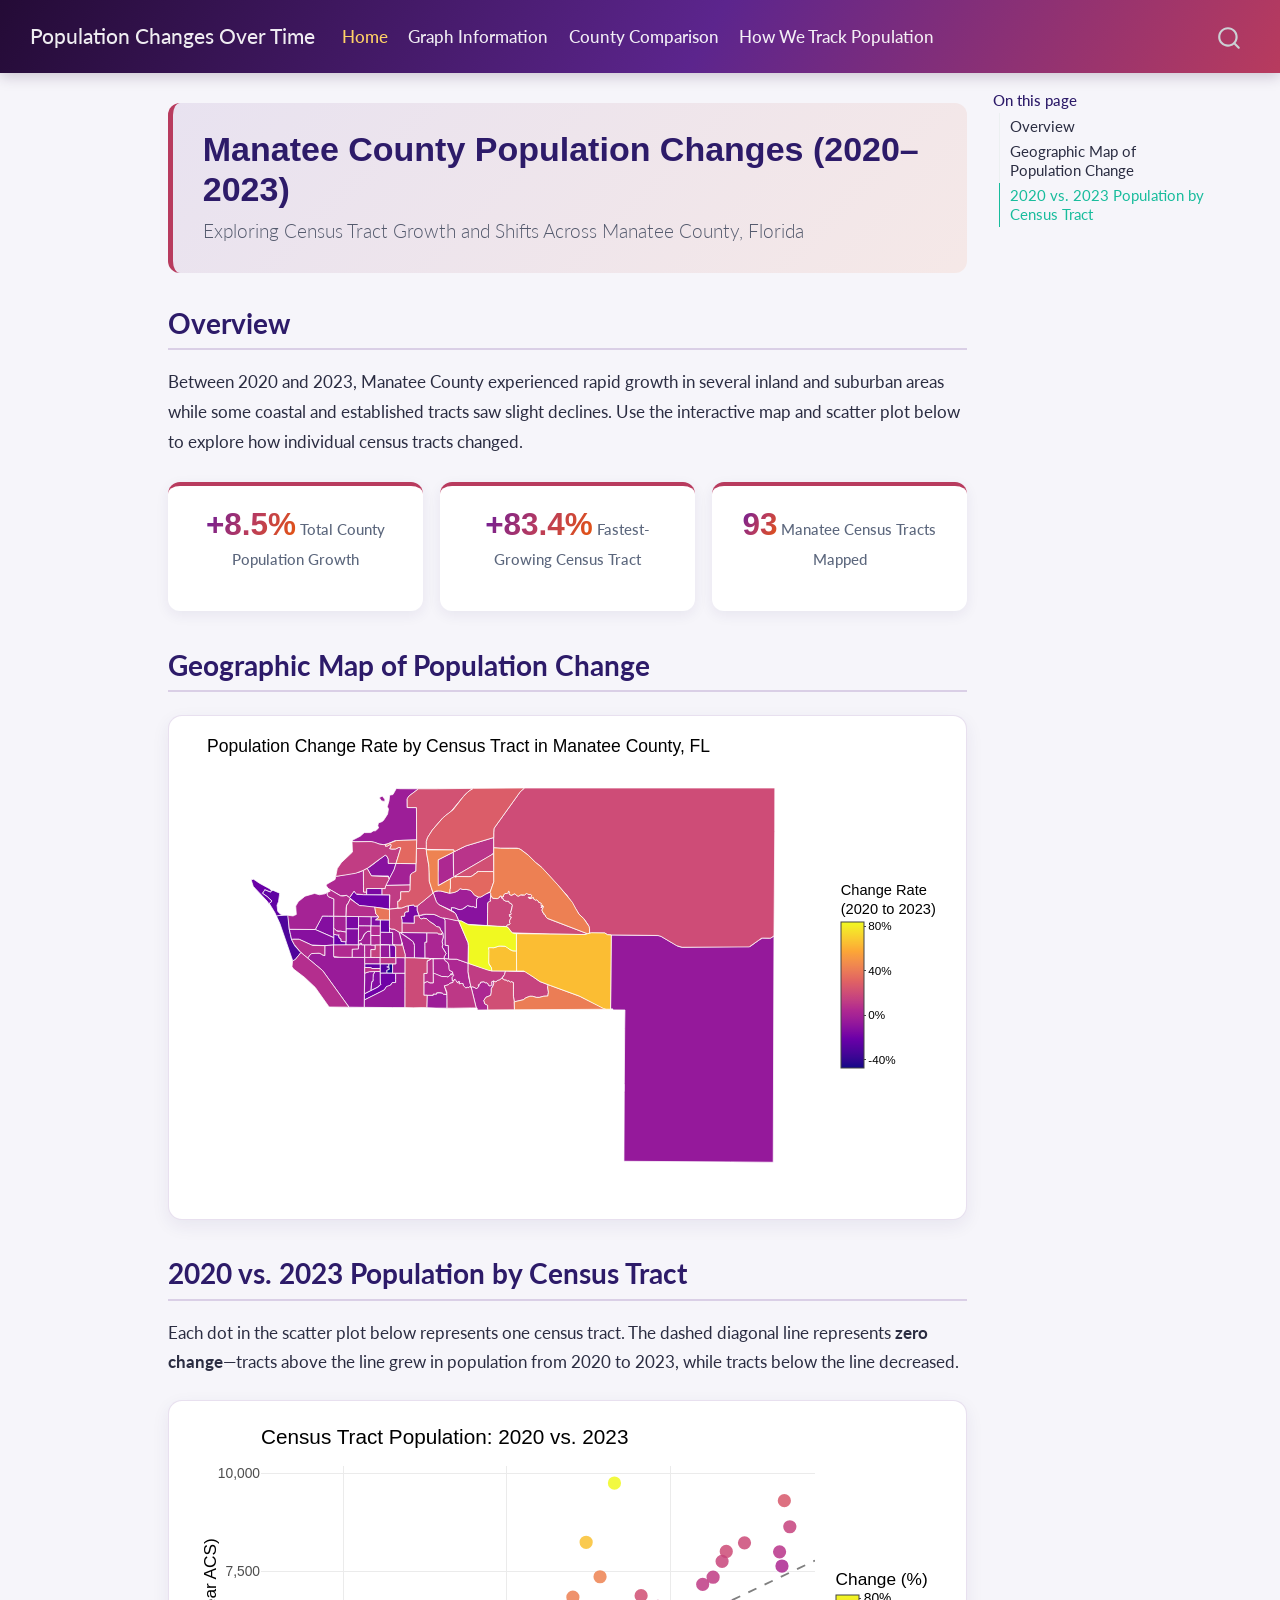
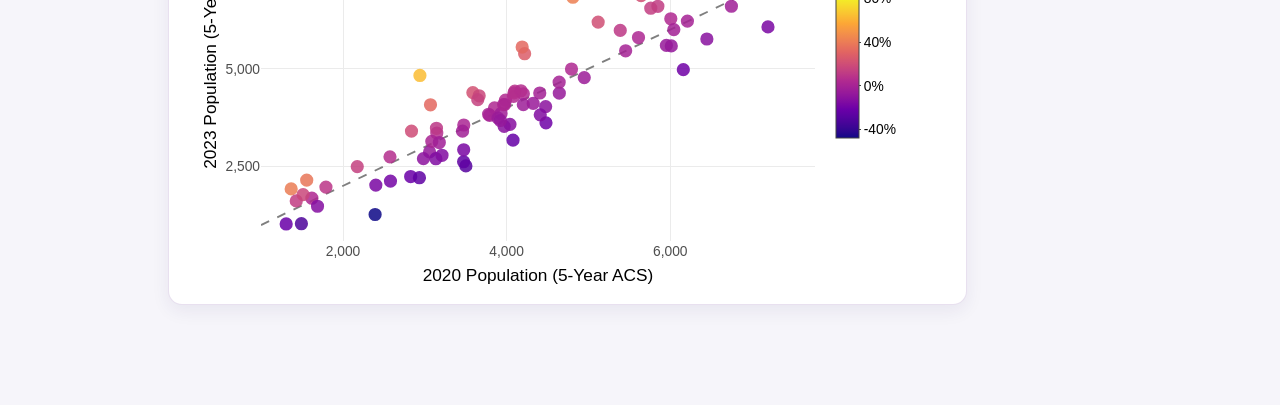
==== commit aebb7b11: "Built site for gh-pages" ====
--- a/index.html
+++ b/index.html
@@ -110,16 +110,16 @@
 <span class="menu-text">Home</span></a>
   </li>  
   <li class="nav-item">
+    <a class="nav-link" href="./about.html"> 
+<span class="menu-text">Graph Information</span></a>
+  </li>  
+  <li class="nav-item">
     <a class="nav-link" href="./compare.html"> 
 <span class="menu-text">County Comparison</span></a>
   </li>  
   <li class="nav-item">
     <a class="nav-link" href="./info.html"> 
-<span class="menu-text">Information</span></a>
-  </li>  
-  <li class="nav-item">
-    <a class="nav-link" href="./about.html"> 
-<span class="menu-text">About</span></a>
+<span class="menu-text">How We Track Population</span></a>
   </li>  
 </ul>
           </div> <!-- /navcollapse -->
@@ -169,13 +169,24 @@
 <section id="overview" class="level2">
 <h2 class="anchored" data-anchor-id="overview">Overview</h2>
 <p>Between 2020 and 2023, Manatee County experienced rapid growth in several inland and suburban areas while some coastal and established tracts saw slight declines. Use the interactive map and scatter plot below to explore how individual census tracts changed.</p>
+<div class="stat-grid">
+<div class="stat-card">
+<p><span class="stat-value">+8.5%</span> <span class="stat-label">Total County Population Growth</span></p>
+</div>
+<div class="stat-card">
+<p><span class="stat-value">+83.4%</span> <span class="stat-label">Fastest-Growing Census Tract</span></p>
+</div>
+<div class="stat-card">
+<p><span class="stat-value">93</span> <span class="stat-label">Manatee Census Tracts Mapped</span></p>
+</div>
+</div>
 </section>
 <section id="geographic-map-of-population-change" class="level2">
 <h2 class="anchored" data-anchor-id="geographic-map-of-population-change">Geographic Map of Population Change</h2>
 <div class="cell">
 <div class="cell-output-display">
-<div class="plotly html-widget html-fill-item" id="htmlwidget-07b72568ca172c7d1d04" style="width:100%;height:464px;"></div>
-<script type="application/json" data-for="htmlwidget-07b72568ca172c7d1d04">{"x":{"data":[{"x":[-82.700000000000017,-82.700000000000017,-82.700000000000017,-82.700000000000017,-82.700000000000017,-82.700000000000017,-82.700000000000017,-82.700000000000017,-82.700000000000017,-82.700000000000017,-82.700000000000017,-82.700000000000017,-82.700000000000017,-82.700000000000017,-82.700000000000017,-82.700000000000017,-82.700000000000017,-82.700000000000017,-82.700000000000017,-82.700000000000017,-82.700000000000017,-82.700000000000017,-82.700000000000017,-82.700000000000017,-82.700000000000017,-82.700000000000017,-82.700000000000017,-82.700000000000017,-82.700000000000017,-82.700000000000017,-82.700000000000017,-82.700000000000017,-82.700000000000017,-82.700000000000017,-82.700000000000017,-82.700000000000017,-82.700000000000017,-82.700000000000017,-82.700000000000017,-82.700000000000017,-82.700000000000017,-82.700000000000017,-82.700000000000017,-82.700000000000017,-82.700000000000017,-82.700000000000017,-82.700000000000017,-82.700000000000017,-82.700000000000017,-82.700000000000017,-82.700000000000017,-82.700000000000017,-82.700000000000017,-82.700000000000017,-82.700000000000017,-82.700000000000017,-82.700000000000017,-82.700000000000017,-82.700000000000017,-82.700000000000017,-82.700000000000017,-82.700000000000017,-82.700000000000017,-82.700000000000017,-82.700000000000017,-82.700000000000017,-82.700000000000017,-82.700000000000017,-82.700000000000017,-82.700000000000017,-82.700000000000017,-82.700000000000017,-82.700000000000017,-82.700000000000017,-82.700000000000017,-82.700000000000017,-82.700000000000017,-82.700000000000017,-82.700000000000017,-82.700000000000017,-82.700000000000017,null,-82.600000000000009,-82.600000000000009,-82.600000000000009,-82.600000000000009,-82.600000000000009,-82.600000000000009,-82.600000000000009,-82.600000000000009,-82.600000000000009,-82.600000000000009,-82.600000000000009,-82.600000000000009,-82.600000000000009,-82.600000000000009,-82.600000000000009,-82.600000000000009,-82.600000000000009,-82.600000000000009,-82.600000000000009,-82.600000000000009,-82.600000000000009,-82.600000000000009,-82.600000000000009,-82.600000000000009,-82.600000000000009,-82.600000000000009,-82.600000000000009,-82.600000000000009,-82.600000000000009,-82.600000000000009,-82.600000000000009,-82.600000000000009,-82.600000000000009,-82.600000000000009,-82.600000000000009,-82.600000000000009,-82.600000000000009,-82.600000000000009,-82.600000000000009,-82.600000000000009,-82.600000000000009,-82.600000000000009,-82.600000000000009,-82.600000000000009,-82.600000000000009,-82.600000000000009,-82.600000000000009,-82.600000000000009,-82.600000000000009,-82.600000000000009,-82.600000000000009,-82.600000000000009,-82.600000000000009,-82.600000000000009,-82.600000000000009,-82.600000000000009,-82.600000000000009,-82.600000000000009,-82.600000000000009,-82.600000000000009,-82.600000000000009,-82.600000000000009,-82.600000000000009,-82.600000000000009,-82.600000000000009,-82.600000000000009,-82.600000000000009,-82.600000000000009,-82.600000000000009,-82.600000000000009,-82.600000000000009,-82.600000000000009,-82.600000000000009,-82.600000000000009,-82.600000000000009,-82.600000000000009,-82.600000000000009,-82.600000000000009,-82.600000000000009,-82.600000000000009,-82.600000000000009,null,-82.5,-82.5,-82.5,-82.5,-82.5,-82.5,-82.5,-82.5,-82.5,-82.5,-82.5,-82.5,-82.5,-82.5,-82.5,-82.5,-82.5,-82.5,-82.5,-82.5,-82.5,-82.5,-82.5,-82.5,-82.5,-82.5,-82.5,-82.5,-82.5,-82.5,-82.5,-82.5,-82.5,-82.5,-82.5,-82.5,-82.5,-82.5,-82.5,-82.5,-82.5,-82.5,-82.5,-82.5,-82.5,-82.5,-82.5,-82.5,-82.5,-82.5,-82.5,-82.5,-82.5,-82.5,-82.5,-82.5,-82.5,-82.5,-82.5,-82.5,-82.5,-82.5,-82.5,-82.5,-82.5,-82.5,-82.5,-82.5,-82.5,-82.5,-82.5,-82.5,-82.5,-82.5,-82.5,-82.5,-82.5,-82.5,-82.5,-82.5,-82.5,null,-82.400000000000006,-82.400000000000006,-82.400000000000006,-82.400000000000006,-82.400000000000006,-82.400000000000006,-82.400000000000006,-82.400000000000006,-82.400000000000006,-82.400000000000006,-82.400000000000006,-82.400000000000006,-82.400000000000006,-82.400000000000006,-82.400000000000006,-82.400000000000006,-82.400000000000006,-82.400000000000006,-82.400000000000006,-82.400000000000006,-82.400000000000006,-82.400000000000006,-82.400000000000006,-82.400000000000006,-82.400000000000006,-82.400000000000006,-82.400000000000006,-82.400000000000006,-82.400000000000006,-82.400000000000006,-82.400000000000006,-82.400000000000006,-82.400000000000006,-82.400000000000006,-82.400000000000006,-82.400000000000006,-82.400000000000006,-82.400000000000006,-82.400000000000006,-82.400000000000006,-82.400000000000006,-82.400000000000006,-82.400000000000006,-82.400000000000006,-82.400000000000006,-82.400000000000006,-82.400000000000006,-82.400000000000006,-82.400000000000006,-82.400000000000006,-82.400000000000006,-82.400000000000006,-82.400000000000006,-82.400000000000006,-82.400000000000006,-82.400000000000006,-82.400000000000006,-82.400000000000006,-82.400000000000006,-82.400000000000006,-82.400000000000006,-82.400000000000006,-82.400000000000006,-82.400000000000006,-82.400000000000006,-82.400000000000006,-82.400000000000006,-82.400000000000006,-82.400000000000006,-82.400000000000006,-82.400000000000006,-82.400000000000006,-82.400000000000006,-82.400000000000006,-82.400000000000006,-82.400000000000006,-82.400000000000006,-82.400000000000006,-82.400000000000006,-82.400000000000006,-82.400000000000006,null,-82.300000000000011,-82.300000000000011,-82.300000000000011,-82.300000000000011,-82.300000000000011,-82.300000000000011,-82.300000000000011,-82.300000000000011,-82.300000000000011,-82.300000000000011,-82.300000000000011,-82.300000000000011,-82.300000000000011,-82.300000000000011,-82.300000000000011,-82.300000000000011,-82.300000000000011,-82.300000000000011,-82.300000000000011,-82.300000000000011,-82.300000000000011,-82.300000000000011,-82.300000000000011,-82.300000000000011,-82.300000000000011,-82.300000000000011,-82.300000000000011,-82.300000000000011,-82.300000000000011,-82.300000000000011,-82.300000000000011,-82.300000000000011,-82.300000000000011,-82.300000000000011,-82.300000000000011,-82.300000000000011,-82.300000000000011,-82.300000000000011,-82.300000000000011,-82.300000000000011,-82.300000000000011,-82.300000000000011,-82.300000000000011,-82.300000000000011,-82.300000000000011,-82.300000000000011,-82.300000000000011,-82.300000000000011,-82.300000000000011,-82.300000000000011,-82.300000000000011,-82.300000000000011,-82.300000000000011,-82.300000000000011,-82.300000000000011,-82.300000000000011,-82.300000000000011,-82.300000000000011,-82.300000000000011,-82.300000000000011,-82.300000000000011,-82.300000000000011,-82.300000000000011,-82.300000000000011,-82.300000000000011,-82.300000000000011,-82.300000000000011,-82.300000000000011,-82.300000000000011,-82.300000000000011,-82.300000000000011,-82.300000000000011,-82.300000000000011,-82.300000000000011,-82.300000000000011,-82.300000000000011,-82.300000000000011,-82.300000000000011,-82.300000000000011,-82.300000000000011,-82.300000000000011,null,-82.200000000000003,-82.200000000000003,-82.200000000000003,-82.200000000000003,-82.200000000000003,-82.200000000000003,-82.200000000000003,-82.200000000000003,-82.200000000000003,-82.200000000000003,-82.200000000000003,-82.200000000000003,-82.200000000000003,-82.200000000000003,-82.200000000000003,-82.200000000000003,-82.200000000000003,-82.200000000000003,-82.200000000000003,-82.200000000000003,-82.200000000000003,-82.200000000000003,-82.200000000000003,-82.200000000000003,-82.200000000000003,-82.200000000000003,-82.200000000000003,-82.200000000000003,-82.200000000000003,-82.200000000000003,-82.200000000000003,-82.200000000000003,-82.200000000000003,-82.200000000000003,-82.200000000000003,-82.200000000000003,-82.200000000000003,-82.200000000000003,-82.200000000000003,-82.200000000000003,-82.200000000000003,-82.200000000000003,-82.200000000000003,-82.200000000000003,-82.200000000000003,-82.200000000000003,-82.200000000000003,-82.200000000000003,-82.200000000000003,-82.200000000000003,-82.200000000000003,-82.200000000000003,-82.200000000000003,-82.200000000000003,-82.200000000000003,-82.200000000000003,-82.200000000000003,-82.200000000000003,-82.200000000000003,-82.200000000000003,-82.200000000000003,-82.200000000000003,-82.200000000000003,-82.200000000000003,-82.200000000000003,-82.200000000000003,-82.200000000000003,-82.200000000000003,-82.200000000000003,-82.200000000000003,-82.200000000000003,-82.200000000000003,-82.200000000000003,-82.200000000000003,-82.200000000000003,-82.200000000000003,-82.200000000000003,-82.200000000000003,-82.200000000000003,-82.200000000000003,-82.200000000000003,null,-82.099999999999994,-82.099999999999994,-82.099999999999994,-82.099999999999994,-82.099999999999994,-82.099999999999994,-82.099999999999994,-82.099999999999994,-82.099999999999994,-82.099999999999994,-82.099999999999994,-82.099999999999994,-82.099999999999994,-82.099999999999994,-82.099999999999994,-82.099999999999994,-82.099999999999994,-82.099999999999994,-82.099999999999994,-82.099999999999994,-82.099999999999994,-82.099999999999994,-82.099999999999994,-82.099999999999994,-82.099999999999994,-82.099999999999994,-82.099999999999994,-82.099999999999994,-82.099999999999994,-82.099999999999994,-82.099999999999994,-82.099999999999994,-82.099999999999994,-82.099999999999994,-82.099999999999994,-82.099999999999994,-82.099999999999994,-82.099999999999994,-82.099999999999994,-82.099999999999994,-82.099999999999994,-82.099999999999994,-82.099999999999994,-82.099999999999994,-82.099999999999994,-82.099999999999994,-82.099999999999994,-82.099999999999994,-82.099999999999994,-82.099999999999994,-82.099999999999994,-82.099999999999994,-82.099999999999994,-82.099999999999994,-82.099999999999994,-82.099999999999994,-82.099999999999994,-82.099999999999994,-82.099999999999994,-82.099999999999994,-82.099999999999994,-82.099999999999994,-82.099999999999994,-82.099999999999994,-82.099999999999994,-82.099999999999994,-82.099999999999994,-82.099999999999994,-82.099999999999994,-82.099999999999994,-82.099999999999994,-82.099999999999994,-82.099999999999994,-82.099999999999994,-82.099999999999994,-82.099999999999994,-82.099999999999994,-82.099999999999994,-82.099999999999994,-82.099999999999994,-82.099999999999994,null,-82.780317950000011,-82.775757575757581,-82.767676767676775,-82.75959595959597,-82.751515151515164,-82.743434343434359,-82.735353535353539,-82.727272727272734,-82.719191919191928,-82.711111111111123,-82.703030303030317,-82.694949494949512,-82.686868686868692,-82.678787878787887,-82.670707070707081,-82.662626262626276,-82.65454545454547,-82.646464646464651,-82.638383838383845,-82.63030303030304,-82.622222222222234,-82.614141414141429,-82.606060606060609,-82.597979797979804,-82.589898989898998,-82.581818181818193,-82.573737373737387,-82.565656565656568,-82.557575757575762,-82.549494949494957,-82.541414141414151,-82.533333333333346,-82.525252525252526,-82.517171717171721,-82.509090909090915,-82.50101010101011,-82.492929292929304,-82.484848484848499,-82.476767676767679,-82.468686868686873,-82.460606060606068,-82.452525252525263,-82.444444444444457,-82.436363636363637,-82.428282828282832,-82.420202020202026,-82.412121212121221,-82.404040404040416,-82.395959595959596,-82.38787878787879,-82.379797979797985,-82.371717171717179,-82.363636363636374,-82.355555555555554,-82.347474747474749,-82.339393939393943,-82.331313131313138,-82.323232323232332,-82.315151515151513,-82.307070707070707,-82.298989898989902,-82.290909090909096,-82.282828282828291,-82.274747474747485,-82.266666666666666,-82.25858585858586,-82.250505050505055,-82.242424242424249,-82.234343434343444,-82.226262626262624,-82.218181818181819,-82.210101010101013,-82.202020202020208,-82.193939393939402,-82.185858585858583,-82.177777777777777,-82.169696969696972,-82.161616161616166,-82.153535353535361,-82.145454545454541,-82.137373737373736,-82.12929292929293,-82.121212121212125,-82.113131313131319,-82.105050505050514,-82.096969696969694,-82.088888888888889,-82.080808080808083,-82.072727272727278,-82.064646464646472,-82.056565656565652,-82.048484848484847,-82.040404040404042,-82.032323232323236,-82.024242424242431,-82.019779049999997,null,-82.780317950000011,-82.775757575757581,-82.767676767676775,-82.75959595959597,-82.751515151515164,-82.743434343434359,-82.735353535353539,-82.727272727272734,-82.719191919191928,-82.711111111111123,-82.703030303030317,-82.694949494949512,-82.686868686868692,-82.678787878787887,-82.670707070707081,-82.662626262626276,-82.65454545454547,-82.646464646464651,-82.638383838383845,-82.63030303030304,-82.622222222222234,-82.614141414141429,-82.606060606060609,-82.597979797979804,-82.589898989898998,-82.581818181818193,-82.573737373737387,-82.565656565656568,-82.557575757575762,-82.549494949494957,-82.541414141414151,-82.533333333333346,-82.525252525252526,-82.517171717171721,-82.509090909090915,-82.50101010101011,-82.492929292929304,-82.484848484848499,-82.476767676767679,-82.468686868686873,-82.460606060606068,-82.452525252525263,-82.444444444444457,-82.436363636363637,-82.428282828282832,-82.420202020202026,-82.412121212121221,-82.404040404040416,-82.395959595959596,-82.38787878787879,-82.379797979797985,-82.371717171717179,-82.363636363636374,-82.355555555555554,-82.347474747474749,-82.339393939393943,-82.331313131313138,-82.323232323232332,-82.315151515151513,-82.307070707070707,-82.298989898989902,-82.290909090909096,-82.282828282828291,-82.274747474747485,-82.266666666666666,-82.25858585858586,-82.250505050505055,-82.242424242424249,-82.234343434343444,-82.226262626262624,-82.218181818181819,-82.210101010101013,-82.202020202020208,-82.193939393939402,-82.185858585858583,-82.177777777777777,-82.169696969696972,-82.161616161616166,-82.153535353535361,-82.145454545454541,-82.137373737373736,-82.12929292929293,-82.121212121212125,-82.113131313131319,-82.105050505050514,-82.096969696969694,-82.088888888888889,-82.080808080808083,-82.072727272727278,-82.064646464646472,-82.056565656565652,-82.048484848484847,-82.040404040404042,-82.032323232323236,-82.024242424242431,-82.019779049999997,null,-82.780317950000011,-82.775757575757581,-82.767676767676775,-82.75959595959597,-82.751515151515164,-82.743434343434359,-82.735353535353539,-82.727272727272734,-82.719191919191928,-82.711111111111123,-82.703030303030317,-82.694949494949512,-82.686868686868692,-82.678787878787887,-82.670707070707081,-82.662626262626276,-82.65454545454547,-82.646464646464651,-82.638383838383845,-82.63030303030304,-82.622222222222234,-82.614141414141429,-82.606060606060609,-82.597979797979804,-82.589898989898998,-82.581818181818193,-82.573737373737387,-82.565656565656568,-82.557575757575762,-82.549494949494957,-82.541414141414151,-82.533333333333346,-82.525252525252526,-82.517171717171721,-82.509090909090915,-82.50101010101011,-82.492929292929304,-82.484848484848499,-82.476767676767679,-82.468686868686873,-82.460606060606068,-82.452525252525263,-82.444444444444457,-82.436363636363637,-82.428282828282832,-82.420202020202026,-82.412121212121221,-82.404040404040416,-82.395959595959596,-82.38787878787879,-82.379797979797985,-82.371717171717179,-82.363636363636374,-82.355555555555554,-82.347474747474749,-82.339393939393943,-82.331313131313138,-82.323232323232332,-82.315151515151513,-82.307070707070707,-82.298989898989902,-82.290909090909096,-82.282828282828291,-82.274747474747485,-82.266666666666666,-82.25858585858586,-82.250505050505055,-82.242424242424249,-82.234343434343444,-82.226262626262624,-82.218181818181819,-82.210101010101013,-82.202020202020208,-82.193939393939402,-82.185858585858583,-82.177777777777777,-82.169696969696972,-82.161616161616166,-82.153535353535361,-82.145454545454541,-82.137373737373736,-82.12929292929293,-82.121212121212125,-82.113131313131319,-82.105050505050514,-82.096969696969694,-82.088888888888889,-82.080808080808083,-82.072727272727278,-82.064646464646472,-82.056565656565652,-82.048484848484847,-82.040404040404042,-82.032323232323236,-82.024242424242431,-82.019779049999997,null,-82.780317950000011,-82.775757575757581,-82.767676767676775,-82.75959595959597,-82.751515151515164,-82.743434343434359,-82.735353535353539,-82.727272727272734,-82.719191919191928,-82.711111111111123,-82.703030303030317,-82.694949494949512,-82.686868686868692,-82.678787878787887,-82.670707070707081,-82.662626262626276,-82.65454545454547,-82.646464646464651,-82.638383838383845,-82.63030303030304,-82.622222222222234,-82.614141414141429,-82.606060606060609,-82.597979797979804,-82.589898989898998,-82.581818181818193,-82.573737373737387,-82.565656565656568,-82.557575757575762,-82.549494949494957,-82.541414141414151,-82.533333333333346,-82.525252525252526,-82.517171717171721,-82.509090909090915,-82.50101010101011,-82.492929292929304,-82.484848484848499,-82.476767676767679,-82.468686868686873,-82.460606060606068,-82.452525252525263,-82.444444444444457,-82.436363636363637,-82.428282828282832,-82.420202020202026,-82.412121212121221,-82.404040404040416,-82.395959595959596,-82.38787878787879,-82.379797979797985,-82.371717171717179,-82.363636363636374,-82.355555555555554,-82.347474747474749,-82.339393939393943,-82.331313131313138,-82.323232323232332,-82.315151515151513,-82.307070707070707,-82.298989898989902,-82.290909090909096,-82.282828282828291,-82.274747474747485,-82.266666666666666,-82.25858585858586,-82.250505050505055,-82.242424242424249,-82.234343434343444,-82.226262626262624,-82.218181818181819,-82.210101010101013,-82.202020202020208,-82.193939393939402,-82.185858585858583,-82.177777777777777,-82.169696969696972,-82.161616161616166,-82.153535353535361,-82.145454545454541,-82.137373737373736,-82.12929292929293,-82.121212121212125,-82.113131313131319,-82.105050505050514,-82.096969696969694,-82.088888888888889,-82.080808080808083,-82.072727272727278,-82.064646464646472,-82.056565656565652,-82.048484848484847,-82.040404040404042,-82.032323232323236,-82.024242424242431,-82.019779049999997,null,-82.780317950000011,-82.775757575757581,-82.767676767676775,-82.75959595959597,-82.751515151515164,-82.743434343434359,-82.735353535353539,-82.727272727272734,-82.719191919191928,-82.711111111111123,-82.703030303030317,-82.694949494949512,-82.686868686868692,-82.678787878787887,-82.670707070707081,-82.662626262626276,-82.65454545454547,-82.646464646464651,-82.638383838383845,-82.63030303030304,-82.622222222222234,-82.614141414141429,-82.606060606060609,-82.597979797979804,-82.589898989898998,-82.581818181818193,-82.573737373737387,-82.565656565656568,-82.557575757575762,-82.549494949494957,-82.541414141414151,-82.533333333333346,-82.525252525252526,-82.517171717171721,-82.509090909090915,-82.50101010101011,-82.492929292929304,-82.484848484848499,-82.476767676767679,-82.468686868686873,-82.460606060606068,-82.452525252525263,-82.444444444444457,-82.436363636363637,-82.428282828282832,-82.420202020202026,-82.412121212121221,-82.404040404040416,-82.395959595959596,-82.38787878787879,-82.379797979797985,-82.371717171717179,-82.363636363636374,-82.355555555555554,-82.347474747474749,-82.339393939393943,-82.331313131313138,-82.323232323232332,-82.315151515151513,-82.307070707070707,-82.298989898989902,-82.290909090909096,-82.282828282828291,-82.274747474747485,-82.266666666666666,-82.25858585858586,-82.250505050505055,-82.242424242424249,-82.234343434343444,-82.226262626262624,-82.218181818181819,-82.210101010101013,-82.202020202020208,-82.193939393939402,-82.185858585858583,-82.177777777777777,-82.169696969696972,-82.161616161616166,-82.153535353535361,-82.145454545454541,-82.137373737373736,-82.12929292929293,-82.121212121212125,-82.113131313131319,-82.105050505050514,-82.096969696969694,-82.088888888888889,-82.080808080808083,-82.072727272727278,-82.064646464646472,-82.056565656565652,-82.048484848484847,-82.040404040404042,-82.032323232323236,-82.024242424242431,-82.019779049999997],"y":[27.185823449999997,27.190909090909091,27.196969696969699,27.203030303030303,27.209090909090911,27.215151515151518,27.221212121212123,27.22727272727273,27.233333333333334,27.239393939393942,27.245454545454546,27.251515151515154,27.257575757575758,27.263636363636365,27.269696969696973,27.275757575757577,27.281818181818185,27.287878787878789,27.293939393939397,27.300000000000001,27.306060606060608,27.312121212121212,27.31818181818182,27.324242424242428,27.330303030303032,27.33636363636364,27.342424242424244,27.348484848484851,27.354545454545455,27.360606060606063,27.366666666666667,27.372727272727275,27.378787878787882,27.384848484848487,27.390909090909094,27.396969696969698,27.403030303030306,27.40909090909091,27.415151515151518,27.421212121212122,27.427272727272729,27.433333333333337,27.439393939393941,27.445454545454549,27.451515151515153,27.457575757575761,27.463636363636365,27.469696969696972,27.475757575757576,27.481818181818184,27.487878787878792,27.493939393939396,27.500000000000004,27.506060606060608,27.512121212121215,27.518181818181819,27.524242424242427,27.530303030303031,27.536363636363639,27.542424242424246,27.548484848484851,27.554545454545458,27.560606060606062,27.56666666666667,27.572727272727274,27.578787878787882,27.584848484848486,27.590909090909093,27.596969696969701,27.603030303030305,27.609090909090913,27.615151515151517,27.621212121212125,27.627272727272729,27.633333333333336,27.639393939393941,27.645454545454548,27.651515151515156,27.65757575757576,27.663636363636368,27.668625550000002,null,27.185823449999997,27.190909090909091,27.196969696969699,27.203030303030303,27.209090909090911,27.215151515151518,27.221212121212123,27.22727272727273,27.233333333333334,27.239393939393942,27.245454545454546,27.251515151515154,27.257575757575758,27.263636363636365,27.269696969696973,27.275757575757577,27.281818181818185,27.287878787878789,27.293939393939397,27.300000000000001,27.306060606060608,27.312121212121212,27.31818181818182,27.324242424242428,27.330303030303032,27.33636363636364,27.342424242424244,27.348484848484851,27.354545454545455,27.360606060606063,27.366666666666667,27.372727272727275,27.378787878787882,27.384848484848487,27.390909090909094,27.396969696969698,27.403030303030306,27.40909090909091,27.415151515151518,27.421212121212122,27.427272727272729,27.433333333333337,27.439393939393941,27.445454545454549,27.451515151515153,27.457575757575761,27.463636363636365,27.469696969696972,27.475757575757576,27.481818181818184,27.487878787878792,27.493939393939396,27.500000000000004,27.506060606060608,27.512121212121215,27.518181818181819,27.524242424242427,27.530303030303031,27.536363636363639,27.542424242424246,27.548484848484851,27.554545454545458,27.560606060606062,27.56666666666667,27.572727272727274,27.578787878787882,27.584848484848486,27.590909090909093,27.596969696969701,27.603030303030305,27.609090909090913,27.615151515151517,27.621212121212125,27.627272727272729,27.633333333333336,27.639393939393941,27.645454545454548,27.651515151515156,27.65757575757576,27.663636363636368,27.668625550000002,null,27.185823449999997,27.190909090909091,27.196969696969699,27.203030303030303,27.209090909090911,27.215151515151518,27.221212121212123,27.22727272727273,27.233333333333334,27.239393939393942,27.245454545454546,27.251515151515154,27.257575757575758,27.263636363636365,27.269696969696973,27.275757575757577,27.281818181818185,27.287878787878789,27.293939393939397,27.300000000000001,27.306060606060608,27.312121212121212,27.31818181818182,27.324242424242428,27.330303030303032,27.33636363636364,27.342424242424244,27.348484848484851,27.354545454545455,27.360606060606063,27.366666666666667,27.372727272727275,27.378787878787882,27.384848484848487,27.390909090909094,27.396969696969698,27.403030303030306,27.40909090909091,27.415151515151518,27.421212121212122,27.427272727272729,27.433333333333337,27.439393939393941,27.445454545454549,27.451515151515153,27.457575757575761,27.463636363636365,27.469696969696972,27.475757575757576,27.481818181818184,27.487878787878792,27.493939393939396,27.500000000000004,27.506060606060608,27.512121212121215,27.518181818181819,27.524242424242427,27.530303030303031,27.536363636363639,27.542424242424246,27.548484848484851,27.554545454545458,27.560606060606062,27.56666666666667,27.572727272727274,27.578787878787882,27.584848484848486,27.590909090909093,27.596969696969701,27.603030303030305,27.609090909090913,27.615151515151517,27.621212121212125,27.627272727272729,27.633333333333336,27.639393939393941,27.645454545454548,27.651515151515156,27.65757575757576,27.663636363636368,27.668625550000002,null,27.185823449999997,27.190909090909091,27.196969696969699,27.203030303030303,27.209090909090911,27.215151515151518,27.221212121212123,27.22727272727273,27.233333333333334,27.239393939393942,27.245454545454546,27.251515151515154,27.257575757575758,27.263636363636365,27.269696969696973,27.275757575757577,27.281818181818185,27.287878787878789,27.293939393939397,27.300000000000001,27.306060606060608,27.312121212121212,27.31818181818182,27.324242424242428,27.330303030303032,27.33636363636364,27.342424242424244,27.348484848484851,27.354545454545455,27.360606060606063,27.366666666666667,27.372727272727275,27.378787878787882,27.384848484848487,27.390909090909094,27.396969696969698,27.403030303030306,27.40909090909091,27.415151515151518,27.421212121212122,27.427272727272729,27.433333333333337,27.439393939393941,27.445454545454549,27.451515151515153,27.457575757575761,27.463636363636365,27.469696969696972,27.475757575757576,27.481818181818184,27.487878787878792,27.493939393939396,27.500000000000004,27.506060606060608,27.512121212121215,27.518181818181819,27.524242424242427,27.530303030303031,27.536363636363639,27.542424242424246,27.548484848484851,27.554545454545458,27.560606060606062,27.56666666666667,27.572727272727274,27.578787878787882,27.584848484848486,27.590909090909093,27.596969696969701,27.603030303030305,27.609090909090913,27.615151515151517,27.621212121212125,27.627272727272729,27.633333333333336,27.639393939393941,27.645454545454548,27.651515151515156,27.65757575757576,27.663636363636368,27.668625550000002,null,27.185823449999997,27.190909090909091,27.196969696969699,27.203030303030303,27.209090909090911,27.215151515151518,27.221212121212123,27.22727272727273,27.233333333333334,27.239393939393942,27.245454545454546,27.251515151515154,27.257575757575758,27.263636363636365,27.269696969696973,27.275757575757577,27.281818181818185,27.287878787878789,27.293939393939397,27.300000000000001,27.306060606060608,27.312121212121212,27.31818181818182,27.324242424242428,27.330303030303032,27.33636363636364,27.342424242424244,27.348484848484851,27.354545454545455,27.360606060606063,27.366666666666667,27.372727272727275,27.378787878787882,27.384848484848487,27.390909090909094,27.396969696969698,27.403030303030306,27.40909090909091,27.415151515151518,27.421212121212122,27.427272727272729,27.433333333333337,27.439393939393941,27.445454545454549,27.451515151515153,27.457575757575761,27.463636363636365,27.469696969696972,27.475757575757576,27.481818181818184,27.487878787878792,27.493939393939396,27.500000000000004,27.506060606060608,27.512121212121215,27.518181818181819,27.524242424242427,27.530303030303031,27.536363636363639,27.542424242424246,27.548484848484851,27.554545454545458,27.560606060606062,27.56666666666667,27.572727272727274,27.578787878787882,27.584848484848486,27.590909090909093,27.596969696969701,27.603030303030305,27.609090909090913,27.615151515151517,27.621212121212125,27.627272727272729,27.633333333333336,27.639393939393941,27.645454545454548,27.651515151515156,27.65757575757576,27.663636363636368,27.668625550000002,null,27.185823449999997,27.190909090909091,27.196969696969699,27.203030303030303,27.209090909090911,27.215151515151518,27.221212121212123,27.22727272727273,27.233333333333334,27.239393939393942,27.245454545454546,27.251515151515154,27.257575757575758,27.263636363636365,27.269696969696973,27.275757575757577,27.281818181818185,27.287878787878789,27.293939393939397,27.300000000000001,27.306060606060608,27.312121212121212,27.31818181818182,27.324242424242428,27.330303030303032,27.33636363636364,27.342424242424244,27.348484848484851,27.354545454545455,27.360606060606063,27.366666666666667,27.372727272727275,27.378787878787882,27.384848484848487,27.390909090909094,27.396969696969698,27.403030303030306,27.40909090909091,27.415151515151518,27.421212121212122,27.427272727272729,27.433333333333337,27.439393939393941,27.445454545454549,27.451515151515153,27.457575757575761,27.463636363636365,27.469696969696972,27.475757575757576,27.481818181818184,27.487878787878792,27.493939393939396,27.500000000000004,27.506060606060608,27.512121212121215,27.518181818181819,27.524242424242427,27.530303030303031,27.536363636363639,27.542424242424246,27.548484848484851,27.554545454545458,27.560606060606062,27.56666666666667,27.572727272727274,27.578787878787882,27.584848484848486,27.590909090909093,27.596969696969701,27.603030303030305,27.609090909090913,27.615151515151517,27.621212121212125,27.627272727272729,27.633333333333336,27.639393939393941,27.645454545454548,27.651515151515156,27.65757575757576,27.663636363636368,27.668625550000002,null,27.185823449999997,27.190909090909091,27.196969696969699,27.203030303030303,27.209090909090911,27.215151515151518,27.221212121212123,27.22727272727273,27.233333333333334,27.239393939393942,27.245454545454546,27.251515151515154,27.257575757575758,27.263636363636365,27.269696969696973,27.275757575757577,27.281818181818185,27.287878787878789,27.293939393939397,27.300000000000001,27.306060606060608,27.312121212121212,27.31818181818182,27.324242424242428,27.330303030303032,27.33636363636364,27.342424242424244,27.348484848484851,27.354545454545455,27.360606060606063,27.366666666666667,27.372727272727275,27.378787878787882,27.384848484848487,27.390909090909094,27.396969696969698,27.403030303030306,27.40909090909091,27.415151515151518,27.421212121212122,27.427272727272729,27.433333333333337,27.439393939393941,27.445454545454549,27.451515151515153,27.457575757575761,27.463636363636365,27.469696969696972,27.475757575757576,27.481818181818184,27.487878787878792,27.493939393939396,27.500000000000004,27.506060606060608,27.512121212121215,27.518181818181819,27.524242424242427,27.530303030303031,27.536363636363639,27.542424242424246,27.548484848484851,27.554545454545458,27.560606060606062,27.56666666666667,27.572727272727274,27.578787878787882,27.584848484848486,27.590909090909093,27.596969696969701,27.603030303030305,27.609090909090913,27.615151515151517,27.621212121212125,27.627272727272729,27.633333333333336,27.639393939393941,27.645454545454548,27.651515151515156,27.65757575757576,27.663636363636368,27.668625550000002,null,27.200000000000003,27.200000000000003,27.200000000000003,27.200000000000003,27.200000000000003,27.200000000000003,27.200000000000003,27.200000000000003,27.200000000000003,27.200000000000003,27.200000000000003,27.200000000000003,27.200000000000003,27.200000000000003,27.200000000000003,27.200000000000003,27.200000000000003,27.200000000000003,27.200000000000003,27.200000000000003,27.200000000000003,27.200000000000003,27.200000000000003,27.200000000000003,27.200000000000003,27.200000000000003,27.200000000000003,27.200000000000003,27.200000000000003,27.200000000000003,27.200000000000003,27.200000000000003,27.200000000000003,27.200000000000003,27.200000000000003,27.200000000000003,27.200000000000003,27.200000000000003,27.200000000000003,27.200000000000003,27.200000000000003,27.200000000000003,27.200000000000003,27.200000000000003,27.200000000000003,27.200000000000003,27.200000000000003,27.200000000000003,27.200000000000003,27.200000000000003,27.200000000000003,27.200000000000003,27.200000000000003,27.200000000000003,27.200000000000003,27.200000000000003,27.200000000000003,27.200000000000003,27.200000000000003,27.200000000000003,27.200000000000003,27.200000000000003,27.200000000000003,27.200000000000003,27.200000000000003,27.200000000000003,27.200000000000003,27.200000000000003,27.200000000000003,27.200000000000003,27.200000000000003,27.200000000000003,27.200000000000003,27.200000000000003,27.200000000000003,27.200000000000003,27.200000000000003,27.200000000000003,27.200000000000003,27.200000000000003,27.200000000000003,27.200000000000003,27.200000000000003,27.200000000000003,27.200000000000003,27.200000000000003,27.200000000000003,27.200000000000003,27.200000000000003,27.200000000000003,27.200000000000003,27.200000000000003,27.200000000000003,27.200000000000003,27.200000000000003,27.200000000000003,null,27.300000000000001,27.300000000000001,27.300000000000001,27.300000000000001,27.300000000000001,27.300000000000001,27.300000000000001,27.300000000000001,27.300000000000001,27.300000000000001,27.300000000000001,27.300000000000001,27.300000000000001,27.300000000000001,27.300000000000001,27.300000000000001,27.300000000000001,27.300000000000001,27.300000000000001,27.300000000000001,27.300000000000001,27.300000000000001,27.300000000000001,27.300000000000001,27.300000000000001,27.300000000000001,27.300000000000001,27.300000000000001,27.300000000000001,27.300000000000001,27.300000000000001,27.300000000000001,27.300000000000001,27.300000000000001,27.300000000000001,27.300000000000001,27.300000000000001,27.300000000000001,27.300000000000001,27.300000000000001,27.300000000000001,27.300000000000001,27.300000000000001,27.300000000000001,27.300000000000001,27.300000000000001,27.300000000000001,27.300000000000001,27.300000000000001,27.300000000000001,27.300000000000001,27.300000000000001,27.300000000000001,27.300000000000001,27.300000000000001,27.300000000000001,27.300000000000001,27.300000000000001,27.300000000000001,27.300000000000001,27.300000000000001,27.300000000000001,27.300000000000001,27.300000000000001,27.300000000000001,27.300000000000001,27.300000000000001,27.300000000000001,27.300000000000001,27.300000000000001,27.300000000000001,27.300000000000001,27.300000000000001,27.300000000000001,27.300000000000001,27.300000000000001,27.300000000000001,27.300000000000001,27.300000000000001,27.300000000000001,27.300000000000001,27.300000000000001,27.300000000000001,27.300000000000001,27.300000000000001,27.300000000000001,27.300000000000001,27.300000000000001,27.300000000000001,27.300000000000001,27.300000000000001,27.300000000000001,27.300000000000001,27.300000000000001,27.300000000000001,27.300000000000001,null,27.400000000000002,27.400000000000002,27.400000000000002,27.400000000000002,27.400000000000002,27.400000000000002,27.400000000000002,27.400000000000002,27.400000000000002,27.400000000000002,27.400000000000002,27.400000000000002,27.400000000000002,27.400000000000002,27.400000000000002,27.400000000000002,27.400000000000002,27.400000000000002,27.400000000000002,27.400000000000002,27.400000000000002,27.400000000000002,27.400000000000002,27.400000000000002,27.400000000000002,27.400000000000002,27.400000000000002,27.400000000000002,27.400000000000002,27.400000000000002,27.400000000000002,27.400000000000002,27.400000000000002,27.400000000000002,27.400000000000002,27.400000000000002,27.400000000000002,27.400000000000002,27.400000000000002,27.400000000000002,27.400000000000002,27.400000000000002,27.400000000000002,27.400000000000002,27.400000000000002,27.400000000000002,27.400000000000002,27.400000000000002,27.400000000000002,27.400000000000002,27.400000000000002,27.400000000000002,27.400000000000002,27.400000000000002,27.400000000000002,27.400000000000002,27.400000000000002,27.400000000000002,27.400000000000002,27.400000000000002,27.400000000000002,27.400000000000002,27.400000000000002,27.400000000000002,27.400000000000002,27.400000000000002,27.400000000000002,27.400000000000002,27.400000000000002,27.400000000000002,27.400000000000002,27.400000000000002,27.400000000000002,27.400000000000002,27.400000000000002,27.400000000000002,27.400000000000002,27.400000000000002,27.400000000000002,27.400000000000002,27.400000000000002,27.400000000000002,27.400000000000002,27.400000000000002,27.400000000000002,27.400000000000002,27.400000000000002,27.400000000000002,27.400000000000002,27.400000000000002,27.400000000000002,27.400000000000002,27.400000000000002,27.400000000000002,27.400000000000002,27.400000000000002,null,27.500000000000004,27.500000000000004,27.500000000000004,27.500000000000004,27.500000000000004,27.500000000000004,27.500000000000004,27.500000000000004,27.500000000000004,27.500000000000004,27.500000000000004,27.500000000000004,27.500000000000004,27.500000000000004,27.500000000000004,27.500000000000004,27.500000000000004,27.500000000000004,27.500000000000004,27.500000000000004,27.500000000000004,27.500000000000004,27.500000000000004,27.500000000000004,27.500000000000004,27.500000000000004,27.500000000000004,27.500000000000004,27.500000000000004,27.500000000000004,27.500000000000004,27.500000000000004,27.500000000000004,27.500000000000004,27.500000000000004,27.500000000000004,27.500000000000004,27.500000000000004,27.500000000000004,27.500000000000004,27.500000000000004,27.500000000000004,27.500000000000004,27.500000000000004,27.500000000000004,27.500000000000004,27.500000000000004,27.500000000000004,27.500000000000004,27.500000000000004,27.500000000000004,27.500000000000004,27.500000000000004,27.500000000000004,27.500000000000004,27.500000000000004,27.500000000000004,27.500000000000004,27.500000000000004,27.500000000000004,27.500000000000004,27.500000000000004,27.500000000000004,27.500000000000004,27.500000000000004,27.500000000000004,27.500000000000004,27.500000000000004,27.500000000000004,27.500000000000004,27.500000000000004,27.500000000000004,27.500000000000004,27.500000000000004,27.500000000000004,27.500000000000004,27.500000000000004,27.500000000000004,27.500000000000004,27.500000000000004,27.500000000000004,27.500000000000004,27.500000000000004,27.500000000000004,27.500000000000004,27.500000000000004,27.500000000000004,27.500000000000004,27.500000000000004,27.500000000000004,27.500000000000004,27.500000000000004,27.500000000000004,27.500000000000004,27.500000000000004,27.500000000000004,null,27.600000000000001,27.600000000000001,27.600000000000001,27.600000000000001,27.600000000000001,27.600000000000001,27.600000000000001,27.600000000000001,27.600000000000001,27.600000000000001,27.600000000000001,27.600000000000001,27.600000000000001,27.600000000000001,27.600000000000001,27.600000000000001,27.600000000000001,27.600000000000001,27.600000000000001,27.600000000000001,27.600000000000001,27.600000000000001,27.600000000000001,27.600000000000001,27.600000000000001,27.600000000000001,27.600000000000001,27.600000000000001,27.600000000000001,27.600000000000001,27.600000000000001,27.600000000000001,27.600000000000001,27.600000000000001,27.600000000000001,27.600000000000001,27.600000000000001,27.600000000000001,27.600000000000001,27.600000000000001,27.600000000000001,27.600000000000001,27.600000000000001,27.600000000000001,27.600000000000001,27.600000000000001,27.600000000000001,27.600000000000001,27.600000000000001,27.600000000000001,27.600000000000001,27.600000000000001,27.600000000000001,27.600000000000001,27.600000000000001,27.600000000000001,27.600000000000001,27.600000000000001,27.600000000000001,27.600000000000001,27.600000000000001,27.600000000000001,27.600000000000001,27.600000000000001,27.600000000000001,27.600000000000001,27.600000000000001,27.600000000000001,27.600000000000001,27.600000000000001,27.600000000000001,27.600000000000001,27.600000000000001,27.600000000000001,27.600000000000001,27.600000000000001,27.600000000000001,27.600000000000001,27.600000000000001,27.600000000000001,27.600000000000001,27.600000000000001,27.600000000000001,27.600000000000001,27.600000000000001,27.600000000000001,27.600000000000001,27.600000000000001,27.600000000000001,27.600000000000001,27.600000000000001,27.600000000000001,27.600000000000001,27.600000000000001,27.600000000000001,27.600000000000001],"type":"scatter","mode":"lines","line":{"width":null,"color":"transparent","dash":null},"hoveron":"fills","hoverinfo":"none","showlegend":false,"_isGraticule":true,"xaxis":"x","yaxis":"y","frame":null,"text":""},{"x":[-82.566709000000003,-82.566697000000005,-82.566694999999996,-82.563641000000004,-82.563946000000001,-82.566727,-82.564131000000003,-82.564119000000005,-82.562573999999998,-82.561434000000006,-82.558983999999995,-82.559005999999997,-82.559038000000001,-82.563107000000002,-82.567177000000001,-82.566709000000003,-82.566709000000003],"y":[27.430221,27.432933999999999,27.433433999999998,27.433669999999999,27.436340999999999,27.436696000000001,27.436744000000001,27.440308999999999,27.440304999999999,27.440303,27.440297999999999,27.432967000000001,27.429324000000001,27.429341000000001,27.429369000000001,27.430221,27.430221],"text":"Census Tract 3.13; Manatee County<br>2020 Population: 2,392<br>2023 Population: 1,267<br>Change: -1,125 (-47%)","type":"scatter","mode":"lines","line":{"width":0.75590551181102372,"color":"rgba(255,255,255,1)","dash":"solid"},"fill":"toself","fillcolor":"rgba(13,8,135,1)","hoveron":"fills","showlegend":false,"xaxis":"x","yaxis":"y","hoverinfo":"text","frame":null},{"x":[-82.710988,-82.708682999999994,-82.703340710433693,-82.699327036342297,-82.697435099317602,-82.696772999999993,-82.695943,-82.695420999999996,-82.693849999999998,-82.692419000000001,-82.688794000000001,-82.687420000000003,-82.680020999999996,-82.687320999999997,-82.688129000000004,-82.691081157441999,-82.691004000000007,-82.702565239382906,-82.706846618863196,-82.707820999999996,-82.712351187954297,-82.710988,-82.710988],"y":[27.497064000000002,27.497109999999999,27.497990574443101,27.497501101992899,27.497270377965599,27.496794999999999,27.48678,27.480816000000001,27.474582999999999,27.468893999999999,27.462883999999999,27.460605999999999,27.453517000000002,27.445516999999999,27.444614000000001,27.443659248610299,27.444330999999998,27.474087596625299,27.485107114341002,27.487615000000002,27.496269687435099,27.497064000000002,27.497064000000002],"text":"Census Tract 17.01; Manatee County<br>2020 Population: 1,491<br>2023 Population: 1,031<br>Change:   -460 (-30.9%)","type":"scatter","mode":"lines","line":{"width":0.75590551181102372,"color":"rgba(255,255,255,1)","dash":"solid"},"fill":"toself","fillcolor":"rgba(78,4,155,1)","hoveron":"fills","showlegend":false,"xaxis":"x","yaxis":"y","hoverinfo":"text","frame":null},{"x":[-82.575473000000002,-82.575467000000003,-82.575461000000004,-82.575449000000006,-82.575429,-82.564485000000005,-82.564119000000005,-82.564131000000003,-82.566727,-82.563946000000001,-82.563641000000004,-82.566694999999996,-82.566697000000005,-82.566709000000003,-82.567177000000001,-82.575478000000004,-82.575473000000002,-82.575473000000002],"y":[27.431238,27.433,27.434833999999999,27.436679000000002,27.440338000000001,27.440311000000001,27.440308999999999,27.436744000000001,27.436696000000001,27.436340999999999,27.433669999999999,27.433433999999998,27.432933999999999,27.430221,27.429369000000001,27.429313,27.431238,27.431238],"text":"Census Tract 3.14; Manatee County<br>2020 Population: 3,502<br>2023 Population: 2,512<br>Change:   -990 (-28.3%)","type":"scatter","mode":"lines","line":{"width":0.75590551181102372,"color":"rgba(255,255,255,1)","dash":"solid"},"fill":"toself","fillcolor":"rgba(86,3,159,1)","hoveron":"fills","showlegend":false,"xaxis":"x","yaxis":"y","hoverinfo":"text","frame":null},{"x":[-82.595833999999996,-82.587686000000005,-82.579992000000004,-82.575429,-82.575449000000006,-82.575461000000004,-82.579387999999994,-82.586162000000002,-82.587700999999996,-82.595860999999999,-82.595833999999996,-82.595833999999996],"y":[27.440479,27.440366000000001,27.440346000000002,27.440338000000001,27.436679000000002,27.434833999999999,27.434867000000001,27.434829000000001,27.435849000000001,27.436062,27.440479,27.440479],"text":"Census Tract 3.11; Manatee County<br>2020 Population: 2,934<br>2023 Population: 2,209<br>Change:   -725 (-24.7%)","type":"scatter","mode":"lines","line":{"width":0.75590551181102372,"color":"rgba(255,255,255,1)","dash":"solid"},"fill":"toself","fillcolor":"rgba(96,2,163,1)","hoveron":"fills","showlegend":false,"xaxis":"x","yaxis":"y","hoverinfo":"text","frame":null},{"x":[-82.728206,-82.728257999999997,-82.727845000000002,-82.720119999999994,-82.718986677516597,-82.716712999999999,-82.708044000000001,-82.708435610191302,-82.7092376616,-82.709615999999997,-82.711579,-82.710621000000003,-82.707549186046506,-82.706821000000005,-82.703340710433693,-82.708682999999994,-82.710988,-82.712351187954297,-82.714521000000005,-82.715391078666997,-82.722341156422999,-82.721850000000003,-82.719605000000001,-82.718186000000003,-82.724425999999994,-82.728052000000005,-82.730877000000007,-82.728206,-82.728206],"y":[27.526326000000001,27.527123,27.527291000000002,27.524446999999999,27.526128128097099,27.526373,27.523105999999999,27.520675127069602,27.515696489890299,27.513348000000001,27.508938000000001,27.501715000000001,27.499047372092999,27.498415000000001,27.497990574443101,27.497109999999999,27.497064000000002,27.496269687435099,27.500415,27.501563302002399,27.5107357923835,27.511156,27.512571999999999,27.513748,27.519043,27.521205999999999,27.523043000000001,27.526326000000001,27.526326000000001],"text":"Census Tract 18.01; Manatee County<br>2020 Population: 3,474<br>2023 Population: 2,618<br>Change:   -856 (-24.6%)","type":"scatter","mode":"lines","line":{"width":0.75590551181102372,"color":"rgba(255,255,255,1)","dash":"solid"},"fill":"toself","fillcolor":"rgba(96,2,163,1)","hoveron":"fills","showlegend":false,"xaxis":"x","yaxis":"y","hoverinfo":"text","frame":null},{"x":[-82.575321000000002,-82.575248000000002,-82.571184000000002,-82.562961000000001,-82.562976000000006,-82.563001999999997,-82.563237000000001,-82.563378,-82.563027000000005,-82.563059999999993,-82.566781000000006,-82.570859999999996,-82.571253999999996,-82.574008000000006,-82.575365000000005,-82.575321000000002,-82.575321000000002],"y":[27.484517,27.491845000000001,27.491807000000001,27.491717999999999,27.488095000000001,27.486621,27.484344,27.482939999999999,27.48122,27.477080000000001,27.477131,27.477170999999998,27.477174999999999,27.477202999999999,27.477218000000001,27.484517,27.484517],"text":"Census Tract 1.03; Manatee County<br>2020 Population: 4,078<br>2023 Population: 3,170<br>Change:   -908 (-22.3%)","type":"scatter","mode":"lines","line":{"width":0.75590551181102372,"color":"rgba(255,255,255,1)","dash":"solid"},"fill":"toself","fillcolor":"rgba(102,1,166,1)","hoveron":"fills","showlegend":false,"xaxis":"x","yaxis":"y","hoverinfo":"text","frame":null},{"x":[-82.745748000000006,-82.742436999999995,-82.734858000000003,-82.730641551161298,-82.722194213031898,-82.720907999999994,-82.719155000000001,-82.718986677516597,-82.720119999999994,-82.727845000000002,-82.728257999999997,-82.728206,-82.730877000000007,-82.728052000000005,-82.724425999999994,-82.718186000000003,-82.719605000000001,-82.721850000000003,-82.722341156422999,-82.724521999999993,-82.724862959603001,-82.731486864490805,-82.731647549413296,-82.732493870262005,-82.736859975930699,-82.738420181199203,-82.743016999999995,-82.744474719251301,-82.745748000000006,-82.745748000000006],"y":[27.538834000000001,27.539359999999999,27.534839000000002,27.532794249003999,27.5286977441692,27.528074,27.526109999999999,27.526128128097099,27.524446999999999,27.527291000000002,27.527123,27.526326000000001,27.523043000000001,27.521205999999999,27.519043,27.513748,27.512571999999999,27.511156,27.5107357923835,27.513614,27.513936100361299,27.520193622188899,27.520345419267301,27.521144928208599,27.525269534764,27.526743441574101,27.531085999999998,27.535221631182299,27.538834000000001,27.538834000000001],"text":"Census Tract 18.02; Manatee County<br>2020 Population: 1,305<br>2023 Population: 1,025<br>Change:   -280 (-21.5%)","type":"scatter","mode":"lines","line":{"width":0.75590551181102372,"color":"rgba(255,255,255,1)","dash":"solid"},"fill":"toself","fillcolor":"rgba(105,0,167,1)","hoveron":"fills","showlegend":false,"xaxis":"x","yaxis":"y","hoverinfo":"text","frame":null},{"x":[-82.636831999999998,-82.636765999999994,-82.636758,-82.636754999999994,-82.634174000000002,-82.632722000000001,-82.632655,-82.629423000000003,-82.630251999999999,-82.629441999999997,-82.627118999999993,-82.627108000000007,-82.624572000000001,-82.620459999999994,-82.620481999999996,-82.623525999999998,-82.624037000000001,-82.626655,-82.626786999999993,-82.632717,-82.636885000000007,-82.636831999999998,-82.636831999999998],"y":[27.464219,27.471015999999999,27.473901000000001,27.474920000000001,27.474833,27.474235,27.474235,27.474198000000001,27.473488,27.470531999999999,27.469528,27.466795000000001,27.466253999999999,27.46622,27.462475000000001,27.462505,27.462515,27.462539,27.462540000000001,27.462574,27.462344000000002,27.464219,27.464219],"text":"Census Tract 4.09; Manatee County<br>2020 Population: 2,827<br>2023 Population: 2,239<br>Change:   -588 (-20.8%)","type":"scatter","mode":"lines","line":{"width":0.75590551181102372,"color":"rgba(255,255,255,1)","dash":"solid"},"fill":"toself","fillcolor":"rgba(106,0,168,1)","hoveron":"fills","showlegend":false,"xaxis":"x","yaxis":"y","hoverinfo":"text","frame":null},{"x":[-82.615920000000003,-82.610979999999998,-82.609864000000002,-82.609178999999997,-82.607770000000002,-82.606796000000003,-82.605321000000004,-82.603819000000001,-82.597430000000003,-82.593340999999995,-82.585182000000003,-82.577036000000007,-82.572936999999996,-82.565601999999998,-82.564711000000003,-82.562574999999995,-82.563115999999994,-82.563192000000001,-82.563179000000005,-82.563128000000006,-82.563123000000004,-82.571882000000002,-82.575372000000002,-82.582519000000005,-82.589297000000002,-82.590120999999996,-82.595622000000006,-82.598284000000007,-82.602519000000001,-82.607633000000007,-82.614320000000006,-82.614819999999995,-82.615920000000003,-82.615920000000003],"y":[27.517914999999999,27.52413,27.525521999999999,27.524840000000001,27.522928,27.522165999999999,27.521552,27.521388000000002,27.521372,27.521353000000001,27.521312999999999,27.521262,27.521234,27.521141,27.521187000000001,27.521141,27.519418999999999,27.518747000000001,27.514018,27.506398000000001,27.504328999999998,27.505531999999999,27.505958,27.506816000000001,27.507546999999999,27.507636000000002,27.508230000000001,27.508376999999999,27.508516,27.511721999999999,27.515915,27.516514999999998,27.517914999999999,27.517914999999999],"text":"Census Tract 13; Manatee County<br>2020 Population: 4,481<br>2023 Population: 3,614<br>Change:   -867 (-19.3%)","type":"scatter","mode":"lines","line":{"width":0.75590551181102372,"color":"rgba(255,255,255,1)","dash":"solid"},"fill":"toself","fillcolor":"rgba(111,2,167,1)","hoveron":"fills","showlegend":false,"xaxis":"x","yaxis":"y","hoverinfo":"text","frame":null},{"x":[-82.596220000000002,-82.587791999999993,-82.579339000000004,-82.577118999999996,-82.574528999999998,-82.575322,-82.575505000000007,-82.575502999999998,-82.575478000000004,-82.567177000000001,-82.563107000000002,-82.559038000000001,-82.554959999999994,-82.554967000000005,-82.554955000000007,-82.559426999999999,-82.561532,-82.562697,-82.567127999999997,-82.569817999999998,-82.575461000000004,-82.596357999999995,-82.596220000000002,-82.596220000000002],"y":[27.40522,27.409009999999999,27.412786000000001,27.413720000000001,27.416312999999999,27.417719000000002,27.422678000000001,27.423729999999999,27.429313,27.429369000000001,27.429341000000001,27.429324000000001,27.429289000000001,27.421918000000002,27.418395,27.418344999999999,27.415386999999999,27.414421000000001,27.413654000000001,27.409855,27.407222999999998,27.39789,27.40522,27.40522],"text":"Census Tract 9.01; Manatee County<br>2020 Population: 6,160<br>2023 Population: 4,975<br>Change: -1,185 (-19.2%)","type":"scatter","mode":"lines","line":{"width":0.75590551181102372,"color":"rgba(255,255,255,1)","dash":"solid"},"fill":"toself","fillcolor":"rgba(112,2,166,1)","hoveron":"fills","showlegend":false,"xaxis":"x","yaxis":"y","hoverinfo":"text","frame":null},{"x":[-82.563059999999993,-82.562858000000006,-82.557895000000002,-82.554901000000001,-82.554918000000001,-82.554938000000007,-82.561229999999995,-82.562751000000006,-82.562809000000001,-82.562967999999998,-82.563059999999993,-82.563059999999993],"y":[27.462344999999999,27.462395000000001,27.462367,27.460366,27.455268,27.447637,27.447692,27.447706,27.452836000000001,27.454218000000001,27.462344999999999,27.462344999999999],"text":"Census Tract 2.04; Manatee County<br>2020 Population: 2,580<br>2023 Population: 2,123<br>Change:   -457 (-17.7%)","type":"scatter","mode":"lines","line":{"width":0.75590551181102372,"color":"rgba(255,255,255,1)","dash":"solid"},"fill":"toself","fillcolor":"rgba(117,5,165,1)","hoveron":"fills","showlegend":false,"xaxis":"x","yaxis":"y","hoverinfo":"text","frame":null},{"x":[-82.620498999999995,-82.620464999999996,-82.620441999999997,-82.620445000000004,-82.620476999999994,-82.620458999999997,-82.612093000000002,-82.607991999999996,-82.603864999999999,-82.603902000000005,-82.603915000000001,-82.603930000000005,-82.603987000000004,-82.604010000000002,-82.604040999999995,-82.612227000000004,-82.616776999999999,-82.620463999999998,-82.620474000000002,-82.620498999999995,-82.620498999999995],"y":[27.484978000000002,27.486281000000002,27.489798,27.490445000000001,27.495777,27.495878000000001,27.49579,27.495742,27.495736000000001,27.493039,27.492128999999998,27.490302,27.484772,27.483791,27.481176000000001,27.481207999999999,27.481247,27.481263999999999,27.482913,27.484978000000002,27.484978000000002],"text":"Census Tract 4.05; Manatee County<br>2020 Population: 3,475<br>2023 Population: 2,924<br>Change:   -551 (-15.9%)","type":"scatter","mode":"lines","line":{"width":0.75590551181102372,"color":"rgba(255,255,255,1)","dash":"solid"},"fill":"toself","fillcolor":"rgba(122,8,163,1)","hoveron":"fills","showlegend":false,"xaxis":"x","yaxis":"y","hoverinfo":"text","frame":null},{"x":[-82.593334999999996,-82.593315000000004,-82.589583000000005,-82.588182000000003,-82.581145000000006,-82.572916000000006,-82.572936999999996,-82.577036000000007,-82.585182000000003,-82.593340999999995,-82.593334999999996,-82.593334999999996],"y":[27.524459,27.528582,27.52862,27.528608999999999,27.528617000000001,27.528562999999998,27.521234,27.521262,27.521312999999999,27.521353000000001,27.524459,27.524459],"text":"Census Tract 14.05; Manatee County<br>2020 Population: 2,401<br>2023 Population: 2,021<br>Change:   -380 (-15.8%)","type":"scatter","mode":"lines","line":{"width":0.75590551181102372,"color":"rgba(255,255,255,1)","dash":"solid"},"fill":"toself","fillcolor":"rgba(122,8,163,1)","hoveron":"fills","showlegend":false,"xaxis":"x","yaxis":"y","hoverinfo":"text","frame":null},{"x":[-82.547544000000002,-82.545775000000006,-82.543177999999997,-82.543081000000001,-82.541141999999994,-82.538380000000004,-82.538208999999995,-82.531064999999998,-82.530096999999998,-82.528418000000002,-82.526418000000007,-82.526482000000001,-82.526472999999996,-82.524866000000003,-82.523857000000007,-82.524389999999997,-82.526329000000004,-82.526933,-82.530360999999999,-82.530294999999995,-82.534362000000002,-82.539439000000002,-82.539601000000005,-82.540498999999997,-82.546644999999998,-82.546666000000002,-82.547544000000002,-82.547544000000002],"y":[27.495847999999999,27.496165000000001,27.496247,27.500129000000001,27.501263000000002,27.501446999999999,27.508358000000001,27.509374999999999,27.507746000000001,27.507916000000002,27.508116000000001,27.504738,27.503018000000001,27.498605000000001,27.496801000000001,27.496656999999999,27.496333,27.496205,27.496236,27.487784999999999,27.487786,27.487798999999999,27.487801000000001,27.48781,27.488049,27.491572000000001,27.495847999999999,27.495847999999999],"text":"Census Tract 7.04; Manatee County<br>2020 Population: 7,195<br>2023 Population: 6,071<br>Change: -1,124 (-15.6%)","type":"scatter","mode":"lines","line":{"width":0.75590551181102372,"color":"rgba(255,255,255,1)","dash":"solid"},"fill":"toself","fillcolor":"rgba(123,8,163,1)","hoveron":"fills","showlegend":false,"xaxis":"x","yaxis":"y","hoverinfo":"text","frame":null},{"x":[-82.587504999999993,-82.587432000000007,-82.577537000000007,-82.577720999999997,-82.581434999999999,-82.575248000000002,-82.575321000000002,-82.583506999999997,-82.587605999999994,-82.587504999999993,-82.587504999999993],"y":[27.491958,27.495594000000001,27.495491000000001,27.494222000000001,27.491902,27.491845000000001,27.484517,27.484604000000001,27.484648,27.491958,27.491958],"text":"Census Tract 6.01; Manatee County<br>2020 Population: 3,135<br>2023 Population: 2,695<br>Change:   -440 (-14%)","type":"scatter","mode":"lines","line":{"width":0.75590551181102372,"color":"rgba(255,255,255,1)","dash":"solid"},"fill":"toself","fillcolor":"rgba(128,12,162,1)","hoveron":"fills","showlegend":false,"xaxis":"x","yaxis":"y","hoverinfo":"text","frame":null},{"x":[-82.620459999999994,-82.620462000000003,-82.620463999999998,-82.620463999999998,-82.616776999999999,-82.612227000000004,-82.604040999999995,-82.604073,-82.604084,-82.604097999999993,-82.604097999999993,-82.604141999999996,-82.611560999999995,-82.612454,-82.614053999999996,-82.617797999999993,-82.620481999999996,-82.620459999999994,-82.620459999999994],"y":[27.46622,27.475125999999999,27.477485000000001,27.481263999999999,27.481247,27.481207999999999,27.481176000000001,27.476398,27.473682,27.467359999999999,27.467305,27.462389999999999,27.462430999999999,27.462440999999998,27.462448999999999,27.462467,27.462475000000001,27.46622,27.46622],"text":"Census Tract 4.06; Manatee County<br>2020 Population: 4,411<br>2023 Population: 3,818<br>Change:   -593 (-13.4%)","type":"scatter","mode":"lines","line":{"width":0.75590551181102372,"color":"rgba(255,255,255,1)","dash":"solid"},"fill":"toself","fillcolor":"rgba(129,13,161,1)","hoveron":"fills","showlegend":false,"xaxis":"x","yaxis":"y","hoverinfo":"text","frame":null},{"x":[-82.586473999999995,-82.58493,-82.584860000000006,-82.585398999999995,-82.584502999999998,-82.582331999999994,-82.576988,-82.575473000000002,-82.575478000000004,-82.575502999999998,-82.575505000000007,-82.575322,-82.574528999999998,-82.577118999999996,-82.579339000000004,-82.587791999999993,-82.586473999999995,-82.586473999999995],"y":[27.419463,27.419929,27.422796999999999,27.422812,27.427893000000001,27.431327,27.431293,27.431238,27.429313,27.423729999999999,27.422678000000001,27.417719000000002,27.416312999999999,27.413720000000001,27.412786000000001,27.409009999999999,27.419463,27.419463],"text":"Census Tract 10.02; Manatee County<br>2020 Population: 3,210<br>2023 Population: 2,783<br>Change:   -427 (-13.3%)","type":"scatter","mode":"lines","line":{"width":0.75590551181102372,"color":"rgba(255,255,255,1)","dash":"solid"},"fill":"toself","fillcolor":"rgba(130,13,161,1)","hoveron":"fills","showlegend":false,"xaxis":"x","yaxis":"y","hoverinfo":"text","frame":null},{"x":[-82.658281000000002,-82.652355999999997,-82.651860999999997,-82.643435999999994,-82.636681999999993,-82.636684000000002,-82.636605000000003,-82.636696000000001,-82.636690999999999,-82.636724999999998,-82.636754999999994,-82.636758,-82.636765999999994,-82.639718999999999,-82.640238999999994,-82.642736999999997,-82.661120999999994,-82.658281000000002,-82.658281000000002],"y":[27.485372999999999,27.494865999999998,27.496337,27.496219,27.496157,27.495947000000001,27.490331000000001,27.485104,27.483692000000001,27.481918,27.474920000000001,27.473901000000001,27.471015999999999,27.472218000000002,27.472265,27.473344999999998,27.480516000000001,27.485372999999999,27.485372999999999],"text":"Census Tract 4.03; Manatee County<br>2020 Population: 1,688<br>2023 Population: 1,478<br>Change:   -210 (-12.4%)","type":"scatter","mode":"lines","line":{"width":0.75590551181102372,"color":"rgba(255,255,255,1)","dash":"solid"},"fill":"toself","fillcolor":"rgba(132,14,160,1)","hoveron":"fills","showlegend":false,"xaxis":"x","yaxis":"y","hoverinfo":"text","frame":null},{"x":[-82.695420999999996,-82.661120999999994,-82.642736999999997,-82.640238999999994,-82.639718999999999,-82.636765999999994,-82.636831999999998,-82.636885000000007,-82.648492000000005,-82.664660999999995,-82.666222000000005,-82.681849999999997,-82.682511000000005,-82.689693000000005,-82.691472000000005,-82.692419000000001,-82.693849999999998,-82.695420999999996,-82.695420999999996],"y":[27.480816000000001,27.480516000000001,27.473344999999998,27.472265,27.472218000000002,27.471015999999999,27.464219,27.462344000000002,27.461644,27.461857999999999,27.462371000000001,27.468862999999999,27.469042999999999,27.469163999999999,27.468986999999998,27.468893999999999,27.474582999999999,27.480816000000001,27.480816000000001],"text":"Census Tract 11.07; Manatee County<br>2020 Population: 4,041<br>2023 Population: 3,575<br>Change:   -466 (-11.5%)","type":"scatter","mode":"lines","line":{"width":0.75590551181102372,"color":"rgba(255,255,255,1)","dash":"solid"},"fill":"toself","fillcolor":"rgba(135,16,159,1)","hoveron":"fills","showlegend":false,"xaxis":"x","yaxis":"y","hoverinfo":"text","frame":null},{"x":[-82.587872000000004,-82.581531999999996,-82.576755000000006,-82.569204999999997,-82.568734000000006,-82.566547999999997,-82.565236999999996,-82.564661999999998,-82.564642000000006,-82.557934000000003,-82.554508999999996,-82.557004000000006,-82.557917000000003,-82.563709000000003,-82.563841999999994,-82.564335999999997,-82.564498,-82.564588999999998,-82.564642000000006,-82.572834999999998,-82.574743999999995,-82.581111000000007,-82.586143000000007,-82.586957999999996,-82.592584000000002,-82.587872000000004,-82.587872000000004],"y":[27.554791000000002,27.559415000000001,27.562692999999999,27.567271000000002,27.567844000000001,27.566441000000001,27.564885,27.563037000000001,27.558060000000001,27.557979,27.557922000000001,27.550697,27.54881,27.539328999999999,27.539731,27.541430999999999,27.542435000000001,27.543284,27.543285000000001,27.543309000000001,27.543306000000001,27.543293999999999,27.543340000000001,27.543364,27.552129999999998,27.554791000000002,27.554791000000002],"text":"Census Tract 14.04; Manatee County<br>2020 Population: 3,970<br>2023 Population: 3,523<br>Change:   -447 (-11.3%)","type":"scatter","mode":"lines","line":{"width":0.75590551181102372,"color":"rgba(255,255,255,1)","dash":"solid"},"fill":"toself","fillcolor":"rgba(136,17,159,1)","hoveron":"fills","showlegend":false,"xaxis":"x","yaxis":"y","hoverinfo":"text","frame":null},{"x":[-82.481374000000002,-82.477213000000006,-82.471328,-82.469572999999997,-82.466676000000007,-82.463796000000002,-82.459890999999999,-82.455141999999995,-82.451835000000003,-82.450148999999996,-82.448437999999996,-82.448115000000001,-82.447635000000005,-82.445691999999994,-82.442430000000002,-82.436561999999995,-82.431652999999997,-82.430367000000004,-82.429497999999995,-82.429327000000001,-82.430053000000001,-82.429526999999993,-82.431343999999996,-82.433435000000003,-82.433633999999998,-82.433786999999995,-82.435805000000002,-82.448649000000003,-82.458504000000005,-82.460837999999995,-82.468007,-82.471806000000001,-82.475663999999995,-82.476581999999993,-82.477872000000005,-82.481363000000002,-82.481374000000002,-82.481374000000002],"y":[27.506260000000001,27.505932999999999,27.503962000000001,27.503883999999999,27.504646000000001,27.505960999999999,27.508633,27.507334,27.507349999999999,27.506298999999999,27.506177999999998,27.516387999999999,27.516196000000001,27.518644999999999,27.518664999999999,27.522037000000001,27.524325000000001,27.524018999999999,27.522953000000001,27.520745999999999,27.515737000000001,27.513783,27.513572,27.511568,27.498957999999998,27.485240000000001,27.485216000000001,27.485598,27.486059999999998,27.486659,27.490376000000001,27.490942,27.498836000000001,27.499973000000001,27.501128999999999,27.502880999999999,27.506260000000001,27.506260000000001],"text":"Census Tract 20.25; Manatee County<br>2020 Population: 6,448<br>2023 Population: 5,761<br>Change:   -687 (-10.7%)","type":"scatter","mode":"lines","line":{"width":0.75590551181102372,"color":"rgba(255,255,255,1)","dash":"solid"},"fill":"toself","fillcolor":"rgba(137,18,159,1)","hoveron":"fills","showlegend":false,"xaxis":"x","yaxis":"y","hoverinfo":"text","frame":null},{"x":[-82.575417000000002,-82.575365000000005,-82.574008000000006,-82.571253999999996,-82.570859999999996,-82.566781000000006,-82.563059999999993,-82.558941000000004,-82.558925000000002,-82.558999,-82.557895000000002,-82.562858000000006,-82.563059999999993,-82.567074000000005,-82.571196999999998,-82.575333999999998,-82.575412999999998,-82.575396999999995,-82.575417000000002,-82.575417000000002],"y":[27.473438000000002,27.477218000000001,27.477202999999999,27.477174999999999,27.477170999999998,27.477131,27.477080000000001,27.477046999999999,27.471516000000001,27.463101000000002,27.462367,27.462395000000001,27.462344999999999,27.462318,27.462319000000001,27.462327999999999,27.463000000000001,27.467669000000001,27.473438000000002,27.473438000000002],"text":"Census Tract 1.05; Manatee County<br>2020 Population: 4,477<br>2023 Population: 4,031<br>Change:   -446 (-10%)","type":"scatter","mode":"lines","line":{"width":0.75590551181102372,"color":"rgba(255,255,255,1)","dash":"solid"},"fill":"toself","fillcolor":"rgba(139,19,158,1)","hoveron":"fills","showlegend":false,"xaxis":"x","yaxis":"y","hoverinfo":"text","frame":null},{"x":[-82.595821000000001,-82.595945,-82.595911000000001,-82.589708000000002,-82.587744000000001,-82.582331999999994,-82.584502999999998,-82.585398999999995,-82.584860000000006,-82.58493,-82.586473999999995,-82.587791999999993,-82.596220000000002,-82.595821000000001,-82.595821000000001],"y":[27.422173999999998,27.425280000000001,27.429351,27.431146999999999,27.4312,27.431327,27.427893000000001,27.422812,27.422796999999999,27.419929,27.419463,27.409009999999999,27.40522,27.422173999999998,27.422173999999998],"text":"Census Tract 10.01; Manatee County<br>2020 Population: 2,983<br>2023 Population: 2,697<br>Change:   -286 (-9.6%)","type":"scatter","mode":"lines","line":{"width":0.75590551181102372,"color":"rgba(255,255,255,1)","dash":"solid"},"fill":"toself","fillcolor":"rgba(140,19,158,1)","hoveron":"fills","showlegend":false,"xaxis":"x","yaxis":"y","hoverinfo":"text","frame":null},{"x":[-82.546622999999997,-82.536075999999994,-82.534411000000006,-82.531926999999996,-82.530182999999994,-82.530182999999994,-82.52807,-82.523680999999996,-82.513720000000006,-82.513820999999993,-82.516270000000006,-82.516244999999998,-82.516138999999995,-82.530244999999994,-82.530206000000007,-82.530542999999994,-82.531671000000003,-82.532887000000002,-82.540184999999994,-82.549396000000002,-82.546622999999997,-82.546622999999997],"y":[27.476976000000001,27.476865,27.476821000000001,27.476838000000001,27.476796,27.476755000000001,27.476747,27.476731999999998,27.476747,27.465571000000001,27.465534999999999,27.461424000000001,27.447137999999999,27.447265999999999,27.461770999999999,27.463473,27.465634999999999,27.466964999999998,27.471885,27.476986,27.476976000000001,27.476976000000001],"text":"Census Tract 8.12; Manatee County<br>2020 Population: 6,013<br>2023 Population: 5,584<br>Change:   -429 (-7.1%)","type":"scatter","mode":"lines","line":{"width":0.75590551181102372,"color":"rgba(255,255,255,1)","dash":"solid"},"fill":"toself","fillcolor":"rgba(147,23,155,1)","hoveron":"fills","showlegend":false,"xaxis":"x","yaxis":"y","hoverinfo":"text","frame":null},{"x":[-82.270318000000003,-82.208776999999998,-82.207261000000003,-82.204514000000003,-82.183856000000006,-82.181763000000004,-82.176728999999995,-82.088218999999995,-82.086543000000006,-82.075648000000001,-82.072130000000001,-82.070586000000006,-82.061160000000001,-82.059610000000006,-82.055486999999999,-82.055752999999996,-82.056220999999994,-82.056273000000004,-82.056126000000006,-82.056066999999999,-82.056496999999993,-82.112917999999993,-82.253596000000002,-82.253197,-82.253189000000006,-82.253050999999999,-82.252986000000007,-82.253117000000003,-82.252588000000003,-82.252263999999997,-82.268237999999997,-82.268209999999996,-82.271235000000004,-82.270318000000003,-82.270318000000003],"y":[27.474153999999999,27.473552000000002,27.473403000000001,27.472453000000002,27.461569999999998,27.460705999999998,27.459703000000001,27.460125999999999,27.460820999999999,27.468012000000002,27.470175000000001,27.470476000000001,27.470372000000001,27.470561,27.473096000000002,27.338263999999999,27.292023,27.275666999999999,27.250336000000001,27.249711000000001,27.207768999999999,27.208189000000001,27.208915999999999,27.289774000000001,27.289878000000002,27.290545999999999,27.299431999999999,27.300104000000001,27.364421,27.386243,27.386303999999999,27.387121,27.387129000000002,27.474153999999999,27.474153999999999],"text":"Census Tract 20.10; Manatee County<br>2020 Population: 3,923<br>2023 Population: 3,674<br>Change:   -249 (-6.3%)","type":"scatter","mode":"lines","line":{"width":0.75590551181102372,"color":"rgba(255,255,255,1)","dash":"solid"},"fill":"toself","fillcolor":"rgba(149,25,155,1)","hoveron":"fills","showlegend":false,"xaxis":"x","yaxis":"y","hoverinfo":"text","frame":null},{"x":[-82.603930000000005,-82.603915000000001,-82.603902000000005,-82.603864999999999,-82.595702000000003,-82.593588999999994,-82.587432000000007,-82.587504999999993,-82.587605999999994,-82.593751999999995,-82.595809000000003,-82.603987000000004,-82.603930000000005,-82.603930000000005],"y":[27.490302,27.492128999999998,27.493039,27.495736000000001,27.495653000000001,27.495636000000001,27.495594000000001,27.491958,27.484648,27.48471,27.484722999999999,27.484772,27.490302,27.490302],"text":"Census Tract 5.01; Manatee County<br>2020 Population: 3,058<br>2023 Population: 2,870<br>Change:   -188 (-6.1%)","type":"scatter","mode":"lines","line":{"width":0.75590551181102372,"color":"rgba(255,255,255,1)","dash":"solid"},"fill":"toself","fillcolor":"rgba(149,25,155,1)","hoveron":"fills","showlegend":false,"xaxis":"x","yaxis":"y","hoverinfo":"text","frame":null},{"x":[-82.596442999999994,-82.596357999999995,-82.575461000000004,-82.569817999999998,-82.567127999999997,-82.562697,-82.561532,-82.559426999999999,-82.554955000000007,-82.554967000000005,-82.554959999999994,-82.547117999999998,-82.546683000000002,-82.546083999999993,-82.542500000000004,-82.542558999999997,-82.542540000000002,-82.542609999999996,-82.559338999999994,-82.565477000000001,-82.576801000000003,-82.596519999999998,-82.596442999999994,-82.596442999999994],"y":[27.393378999999999,27.39789,27.407222999999998,27.409855,27.413654000000001,27.414421000000001,27.415386999999999,27.418344999999999,27.418395,27.421918000000002,27.429289000000001,27.429265999999998,27.429283000000002,27.429344,27.429307000000001,27.418236,27.411028999999999,27.389014,27.389040999999999,27.389084,27.389188000000001,27.389320000000001,27.393378999999999,27.393378999999999],"text":"Census Tract 9.02; Manatee County<br>2020 Population: 5,953<br>2023 Population: 5,596<br>Change:   -357 (-6%)","type":"scatter","mode":"lines","line":{"width":0.75590551181102372,"color":"rgba(255,255,255,1)","dash":"solid"},"fill":"toself","fillcolor":"rgba(150,25,154,1)","hoveron":"fills","showlegend":false,"xaxis":"x","yaxis":"y","hoverinfo":"text","frame":null},{"x":[-82.575390999999996,-82.575384999999997,-82.575376000000006,-82.575333999999998,-82.571196999999998,-82.567074000000005,-82.563059999999993,-82.562967999999998,-82.562809000000001,-82.562751000000006,-82.562866999999997,-82.567196999999993,-82.568781999999999,-82.575408999999993,-82.575390999999996,-82.575390999999996],"y":[27.453410999999999,27.454191999999999,27.456994000000002,27.462327999999999,27.462319000000001,27.462318,27.462344999999999,27.454218000000001,27.452836000000001,27.447706,27.447707999999999,27.44774,27.447748000000001,27.447735999999999,27.453410999999999,27.453410999999999],"text":"Census Tract 2.01; Manatee County<br>2020 Population: 4,644<br>2023 Population: 4,374<br>Change:   -270 (-5.8%)","type":"scatter","mode":"lines","line":{"width":0.75590551181102372,"color":"rgba(255,255,255,1)","dash":"solid"},"fill":"toself","fillcolor":"rgba(150,26,154,1)","hoveron":"fills","showlegend":false,"xaxis":"x","yaxis":"y","hoverinfo":"text","frame":null},{"x":[-82.667129000000003,-82.665806000000003,-82.661383000000001,-82.656084000000007,-82.652837000000005,-82.652224000000004,-82.648584,-82.648492000000005,-82.636885000000007,-82.636813000000004,-82.636247999999995,-82.628586999999996,-82.612480000000005,-82.607400999999996,-82.595814000000004,-82.595833999999996,-82.595860999999999,-82.595911000000001,-82.595945,-82.595821000000001,-82.596220000000002,-82.596357999999995,-82.596442999999994,-82.596519999999998,-82.616585000000001,-82.651420999999999,-82.658164999999997,-82.671272000000002,-82.667129000000003,-82.667129000000003],"y":[27.451657999999998,27.452363999999999,27.452870000000001,27.452786,27.451833000000001,27.451073000000001,27.449947000000002,27.461644,27.462344000000002,27.448834999999999,27.448108999999999,27.448015999999999,27.447866999999999,27.447852999999999,27.447831999999998,27.440479,27.436062,27.429351,27.425280000000001,27.422173999999998,27.40522,27.39789,27.393378999999999,27.389320000000001,27.389541999999999,27.432417999999998,27.437453000000001,27.447133999999998,27.451657999999998,27.451657999999998],"text":"Census Tract 11.04; Manatee County<br>2020 Population: 4,325<br>2023 Population: 4,112<br>Change:   -213 (-4.9%)","type":"scatter","mode":"lines","line":{"width":0.75590551181102372,"color":"rgba(255,255,255,1)","dash":"solid"},"fill":"toself","fillcolor":"rgba(153,27,153,1)","hoveron":"fills","showlegend":false,"xaxis":"x","yaxis":"y","hoverinfo":"text","frame":null},{"x":[-82.523857000000007,-82.518405000000001,-82.516847999999996,-82.514331999999996,-82.504255999999998,-82.501836999999995,-82.495366000000004,-82.492918000000003,-82.490889999999993,-82.490900999999994,-82.489635000000007,-82.489558000000002,-82.489495000000005,-82.489448999999993,-82.489496000000003,-82.485388999999998,-82.485080999999994,-82.486984000000007,-82.491237999999996,-82.490796000000003,-82.488442000000006,-82.490224999999995,-82.493587000000005,-82.492780999999994,-82.493396000000004,-82.493723000000003,-82.492080000000001,-82.492841999999996,-82.495600999999994,-82.496996999999993,-82.500050999999999,-82.500876000000005,-82.504322999999999,-82.504853999999995,-82.509701000000007,-82.514311000000006,-82.518593999999993,-82.521260999999996,-82.523527000000001,-82.524389999999997,-82.523857000000007,-82.523857000000007],"y":[27.496801000000001,27.498238000000001,27.498432999999999,27.498439999999999,27.498194000000002,27.497426000000001,27.494516000000001,27.494140000000002,27.493967999999999,27.493504999999999,27.49118,27.489692000000002,27.482949999999999,27.480888,27.462056,27.461717,27.445933,27.445944999999998,27.446338000000001,27.448703999999999,27.452362999999998,27.455518999999999,27.460003,27.462686999999999,27.464796,27.466515000000001,27.471782999999999,27.476583999999999,27.480015000000002,27.483158,27.483796999999999,27.483916000000001,27.486484999999998,27.487058999999999,27.489550999999999,27.493310999999999,27.493698999999999,27.492708,27.494741999999999,27.496656999999999,27.496801000000001,27.496801000000001],"text":"Census Tract 20.11; Manatee County<br>2020 Population: 3,895<br>2023 Population: 3,733<br>Change:   -162 (-4.2%)","type":"scatter","mode":"lines","line":{"width":0.75590551181102372,"color":"rgba(255,255,255,1)","dash":"solid"},"fill":"toself","fillcolor":"rgba(154,28,153,1)","hoveron":"fills","showlegend":false,"xaxis":"x","yaxis":"y","hoverinfo":"text","frame":null},{"x":[-82.513441,-82.505525000000006,-82.505527000000001,-82.500916000000004,-82.500833,-82.496986000000007,-82.493459999999999,-82.491990999999999,-82.487139999999997,-82.487122999999997,-82.487087000000002,-82.501611999999994,-82.505617999999998,-82.505701000000002,-82.513870999999995,-82.513441,-82.513441],"y":[27.403497999999999,27.403448000000001,27.404889000000001,27.404897999999999,27.406383999999999,27.406645999999999,27.406094,27.404814999999999,27.404368000000002,27.399408999999999,27.388356000000002,27.388445000000001,27.388904,27.388905000000001,27.388974000000001,27.403497999999999,27.403497999999999],"text":"Census Tract 8.09; Manatee County<br>2020 Population: 4,949<br>2023 Population: 4,773<br>Change:   -176 (-3.6%)","type":"scatter","mode":"lines","line":{"width":0.75590551181102372,"color":"rgba(255,255,255,1)","dash":"solid"},"fill":"toself","fillcolor":"rgba(156,29,152,1)","hoveron":"fills","showlegend":false,"xaxis":"x","yaxis":"y","hoverinfo":"text","frame":null},{"x":[-82.576694578712903,-82.572635385129502,-82.569328999999996,-82.569177999999994,-82.573607999999993,-82.576696999999996,-82.576694578712903,-82.576694578712903,null,-82.611716999999999,-82.601726999999997,-82.596487999999994,-82.587631000000002,-82.584629000000007,-82.581451000000001,-82.577449999999999,-82.578536999999997,-82.577737999999997,-82.572512000000003,-82.570606999999995,-82.565667000000005,-82.564453,-82.566001999999997,-82.563722999999996,-82.562911999999997,-82.558537999999999,-82.554407209355105,-82.554088587619503,-82.549548000000001,-82.524946999999997,-82.524749999999997,-82.537521999999996,-82.539517000000004,-82.539728999999994,-82.539669000000004,-82.527511000000004,-82.527287999999999,-82.527282,-82.545100000000005,-82.553758000000002,-82.556453000000005,-82.566764000000006,-82.570859999999996,-82.575900000000004,-82.582652999999993,-82.587326000000004,-82.607527000000005,-82.612590473696997,-82.611716999999999,-82.611716999999999],"y":[27.635078219838402,27.636872709278599,27.633161000000001,27.630531000000001,27.631266,27.635055999999999,27.635078219838402,27.635078219838402,null,27.585283,27.589887999999998,27.594045000000001,27.594132999999999,27.596021,27.596305999999998,27.599556,27.602076,27.605388000000001,27.607135,27.608882000000001,27.615713,27.621779,27.624528000000002,27.631440000000001,27.638003999999999,27.638677999999999,27.645292633205901,27.645802842048099,27.645557,27.645422,27.645422,27.636852000000001,27.634225000000001,27.633049,27.623453999999999,27.623403,27.601372000000001,27.585531,27.585034,27.584796000000001,27.584453,27.580494999999999,27.579975999999998,27.580497999999999,27.582685999999999,27.583586,27.583383000000001,27.5836216340102,27.585283,27.585283],"text":"Census Tract 16.02; Manatee County<br>2020 Population: 4,204<br>2023 Population: 4,079<br>Change:   -125 (-3%)","type":"scatter","mode":"lines","line":{"width":0.75590551181102372,"color":"rgba(255,255,255,1)","dash":"solid"},"fill":"toself","fillcolor":"rgba(157,30,152,1)","hoveron":"fills","showlegend":false,"xaxis":"x","yaxis":"y","hoverinfo":"text","frame":null},{"x":[-82.559005999999997,-82.558983999999995,-82.554783999999998,-82.554865000000007,-82.546672999999998,-82.542455000000004,-82.542500000000004,-82.546083999999993,-82.546683000000002,-82.547117999999998,-82.554959999999994,-82.559038000000001,-82.559005999999997,-82.559005999999997],"y":[27.432967000000001,27.440297999999999,27.440289,27.447635999999999,27.447655000000001,27.447468000000001,27.429307000000001,27.429344,27.429283000000002,27.429265999999998,27.429289000000001,27.429324000000001,27.432967000000001,27.432967000000001],"text":"Census Tract 3.05; Manatee County<br>2020 Population: 6,748<br>2023 Population: 6,599<br>Change:   -149 (-2.2%)","type":"scatter","mode":"lines","line":{"width":0.75590551181102372,"color":"rgba(255,255,255,1)","dash":"solid"},"fill":"toself","fillcolor":"rgba(159,31,151,1)","hoveron":"fills","showlegend":false,"xaxis":"x","yaxis":"y","hoverinfo":"text","frame":null},{"x":[-82.503399000000002,-82.500912999999997,-82.498339999999999,-82.495311000000001,-82.484689000000003,-82.483625000000004,-82.477571999999995,-82.472918000000007,-82.470346000000006,-82.469386,-82.466244000000003,-82.462018999999998,-82.457470000000001,-82.455206000000004,-82.450588999999994,-82.445691999999994,-82.447635000000005,-82.448115000000001,-82.448437999999996,-82.450148999999996,-82.451835000000003,-82.455141999999995,-82.459890999999999,-82.463796000000002,-82.466676000000007,-82.469572999999997,-82.471328,-82.477213000000006,-82.481374000000002,-82.481363000000002,-82.491935999999995,-82.497964999999994,-82.500941999999995,-82.501467000000005,-82.505371999999994,-82.503399000000002,-82.503399000000002],"y":[27.524939,27.525769,27.525805999999999,27.525628000000001,27.523188999999999,27.523126999999999,27.523969999999998,27.525748,27.528179000000002,27.528317999999999,27.527417,27.527570999999998,27.526800999999999,27.525680000000001,27.520617999999999,27.518644999999999,27.516196000000001,27.516387999999999,27.506177999999998,27.506298999999999,27.507349999999999,27.507334,27.508633,27.505960999999999,27.504646000000001,27.503883999999999,27.503962000000001,27.505932999999999,27.506260000000001,27.502880999999999,27.507078,27.509653,27.512625,27.513590000000001,27.523405,27.524939,27.524939],"text":"Census Tract 20.24; Manatee County<br>2020 Population: 3,177<br>2023 Population: 3,110<br>Change:    -67 (-2.1%)","type":"scatter","mode":"lines","line":{"width":0.75590551181102372,"color":"rgba(255,255,255,1)","dash":"solid"},"fill":"toself","fillcolor":"rgba(160,31,151,1)","hoveron":"fills","showlegend":false,"xaxis":"x","yaxis":"y","hoverinfo":"text","frame":null},{"x":[-82.549396000000002,-82.540184999999994,-82.532887000000002,-82.531671000000003,-82.530542999999994,-82.530206000000007,-82.530244999999994,-82.542455000000004,-82.542451,-82.545756999999995,-82.546651999999995,-82.550496999999993,-82.549396000000002,-82.549396000000002],"y":[27.476986,27.471885,27.466964999999998,27.465634999999999,27.463473,27.461770999999999,27.447265999999999,27.447468000000001,27.451198999999999,27.462233000000001,27.465153000000001,27.477582000000002,27.476986,27.476986],"text":"Census Tract 8.11; Manatee County<br>2020 Population: 3,932<br>2023 Population: 3,853<br>Change:    -79 (-2%)","type":"scatter","mode":"lines","line":{"width":0.75590551181102372,"color":"rgba(255,255,255,1)","dash":"solid"},"fill":"toself","fillcolor":"rgba(160,31,151,1)","hoveron":"fills","showlegend":false,"xaxis":"x","yaxis":"y","hoverinfo":"text","frame":null},{"x":[-82.604097999999993,-82.600638000000004,-82.598665999999994,-82.597095999999993,-82.596389000000002,-82.595286000000002,-82.591601999999995,-82.587711999999996,-82.587704000000002,-82.587694999999997,-82.587686000000005,-82.587684999999993,-82.587681000000003,-82.587680000000006,-82.587659000000002,-82.587632999999997,-82.587616999999995,-82.591723999999999,-82.595861999999997,-82.597083999999995,-82.599980000000002,-82.599974000000003,-82.602019999999996,-82.601650000000006,-82.604141999999996,-82.604097999999993,-82.604097999999993],"y":[27.467305,27.467939999999999,27.470711000000001,27.474038,27.475397999999998,27.476247000000001,27.478489,27.478428999999998,27.477336000000001,27.47673,27.475363000000002,27.474525,27.473745000000001,27.473583000000001,27.469391000000002,27.467376000000002,27.462358999999999,27.462358999999999,27.462368999999999,27.462371000000001,27.462377,27.464300999999999,27.464323,27.462382000000002,27.462389999999999,27.467305,27.467305],"text":"Census Tract 5.04; Manatee County<br>2020 Population: 3,461<br>2023 Population: 3,401<br>Change:    -60 (-1.7%)","type":"scatter","mode":"lines","line":{"width":0.75590551181102372,"color":"rgba(255,255,255,1)","dash":"solid"},"fill":"toself","fillcolor":"rgba(161,32,150,1)","hoveron":"fills","showlegend":false,"xaxis":"x","yaxis":"y","hoverinfo":"text","frame":null},{"x":[-82.566719000000006,-82.563709000000003,-82.557917000000003,-82.557004000000006,-82.554508999999996,-82.548159999999996,-82.528075000000001,-82.528210000000001,-82.532624999999996,-82.534581000000003,-82.535390000000007,-82.535837000000001,-82.535779000000005,-82.543951000000007,-82.544645000000003,-82.548107999999999,-82.548308000000006,-82.551486999999995,-82.565624,-82.566686000000004,-82.568042000000005,-82.566719000000006,-82.566719000000006],"y":[27.534361000000001,27.539328999999999,27.54881,27.550697,27.557922000000001,27.557877000000001,27.557732999999999,27.548940999999999,27.546961,27.545521000000001,27.544312999999999,27.542532000000001,27.532727999999999,27.532789000000001,27.532108000000001,27.532101999999998,27.532088999999999,27.532080000000001,27.532205000000001,27.532171999999999,27.532184000000001,27.534361000000001,27.534361000000001],"text":"Census Tract 15.01; Manatee County<br>2020 Population: 6,044<br>2023 Population: 6,002<br>Change:    -42 (-0.7%)","type":"scatter","mode":"lines","line":{"width":0.75590551181102372,"color":"rgba(255,255,255,1)","dash":"solid"},"fill":"toself","fillcolor":"rgba(163,33,149,1)","hoveron":"fills","showlegend":false,"xaxis":"x","yaxis":"y","hoverinfo":"text","frame":null},{"x":[-82.604097999999993,-82.604084,-82.604073,-82.604040999999995,-82.604010000000002,-82.603987000000004,-82.595809000000003,-82.593751999999995,-82.587605999999994,-82.587711999999996,-82.591601999999995,-82.595286000000002,-82.596389000000002,-82.597095999999993,-82.598665999999994,-82.600638000000004,-82.604097999999993,-82.604097999999993,-82.604097999999993],"y":[27.467359999999999,27.473682,27.476398,27.481176000000001,27.483791,27.484772,27.484722999999999,27.48471,27.484648,27.478428999999998,27.478489,27.476247000000001,27.475397999999998,27.474038,27.470711000000001,27.467939999999999,27.467305,27.467359999999999,27.467359999999999],"text":"Census Tract 5.03; Manatee County<br>2020 Population: 4,405<br>2023 Population: 4,378<br>Change:    -27 (-0.6%)","type":"scatter","mode":"lines","line":{"width":0.75590551181102372,"color":"rgba(255,255,255,1)","dash":"solid"},"fill":"toself","fillcolor":"rgba(163,33,149,1)","hoveron":"fills","showlegend":false,"xaxis":"x","yaxis":"y","hoverinfo":"text","frame":null},{"x":[-82.563027000000005,-82.563024999999996,-82.561228,-82.557067000000004,-82.554828000000001,-82.550496999999993,-82.546651999999995,-82.54665,-82.554834,-82.557895000000002,-82.558999,-82.558925000000002,-82.558941000000004,-82.563059999999993,-82.563027000000005,-82.563027000000005],"y":[27.48122,27.482464,27.481165000000001,27.480975000000001,27.479925999999999,27.477582000000002,27.465153000000001,27.462229000000001,27.462325,27.462367,27.463101000000002,27.471516000000001,27.477046999999999,27.477080000000001,27.48122,27.48122],"text":"Census Tract 1.06; Manatee County<br>2020 Population: 5,455<br>2023 Population: 5,459<br>Change: +     4 (0.1%)","type":"scatter","mode":"lines","line":{"width":0.75590551181102372,"color":"rgba(255,255,255,1)","dash":"solid"},"fill":"toself","fillcolor":"rgba(165,35,149,1)","hoveron":"fills","showlegend":false,"xaxis":"x","yaxis":"y","hoverinfo":"text","frame":null},{"x":[-82.697435099317602,-82.690421000000001,-82.688410140321807,-82.686132999999998,-82.686920999999998,-82.683621000000002,-82.683372874459593,-82.674621000000002,-82.662019999999998,-82.655618000000004,-82.648477,-82.645259521877094,-82.645263999999997,-82.644569000000004,-82.643790999999993,-82.636481000000003,-82.636540999999994,-82.636583000000002,-82.636681999999993,-82.643435999999994,-82.651860999999997,-82.652355999999997,-82.658281000000002,-82.661120999999994,-82.695420999999996,-82.695943,-82.696772999999993,-82.697435099317602,-82.697435099317602],"y":[27.497270377965599,27.496414999999999,27.497218312180198,27.498128000000001,27.508015,27.513114999999999,27.513294174209701,27.519614000000001,27.522814,27.521262,27.522345999999999,27.523772681506699,27.521198999999999,27.520060999999998,27.51905,27.516332999999999,27.507068,27.503419000000001,27.496157,27.496219,27.496337,27.494865999999998,27.485372999999999,27.480516000000001,27.480816000000001,27.48678,27.496794999999999,27.497270377965599,27.497270377965599],"text":"Census Tract 12.04; Manatee County<br>2020 Population: 6,210<br>2023 Population: 6,220<br>Change: +    10 (0.2%)","type":"scatter","mode":"lines","line":{"width":0.75590551181102372,"color":"rgba(255,255,255,1)","dash":"solid"},"fill":"toself","fillcolor":"rgba(165,35,149,1)","hoveron":"fills","showlegend":false,"xaxis":"x","yaxis":"y","hoverinfo":"text","frame":null},{"x":[-82.636690999999999,-82.636696000000001,-82.636605000000003,-82.636684000000002,-82.636681999999993,-82.634369000000007,-82.633269999999996,-82.628495000000001,-82.620439000000005,-82.620458999999997,-82.620476999999994,-82.620445000000004,-82.620441999999997,-82.620464999999996,-82.620498999999995,-82.620474000000002,-82.620463999999998,-82.620463999999998,-82.627875000000003,-82.630923999999993,-82.632712999999995,-82.633315999999994,-82.635994999999994,-82.636724999999998,-82.636690999999999,-82.636690999999999],"y":[27.483692000000001,27.485104,27.490331000000001,27.495947000000001,27.496157,27.496133,27.496120999999999,27.496072000000002,27.495991,27.495878000000001,27.495777,27.490445000000001,27.489798,27.486281000000002,27.484978000000002,27.482913,27.481263999999999,27.477485000000001,27.478587999999998,27.478335000000001,27.478947000000002,27.479120000000002,27.481614,27.481918,27.483692000000001,27.483692000000001],"text":"Census Tract 4.07; Manatee County<br>2020 Population: 4,642<br>2023 Population: 4,654<br>Change: +    12 (0.3%)","type":"scatter","mode":"lines","line":{"width":0.75590551181102372,"color":"rgba(255,255,255,1)","dash":"solid"},"fill":"toself","fillcolor":"rgba(165,35,149,1)","hoveron":"fills","showlegend":false,"xaxis":"x","yaxis":"y","hoverinfo":"text","frame":null},{"x":[-82.612430000000003,-82.612432999999996,-82.608379999999997,-82.604183000000006,-82.604141999999996,-82.601650000000006,-82.602019999999996,-82.599974000000003,-82.599980000000002,-82.597083999999995,-82.595861999999997,-82.595866000000001,-82.595814000000004,-82.607400999999996,-82.612480000000005,-82.612430000000003,-82.612430000000003],"y":[27.455195,27.457380000000001,27.457955999999999,27.457833999999998,27.462389999999999,27.462382000000002,27.464323,27.464300999999999,27.462377,27.462371000000001,27.462368999999999,27.453351000000001,27.447831999999998,27.447852999999999,27.447866999999999,27.455195,27.455195],"text":"Census Tract 11.05; Manatee County<br>2020 Population: 3,792<br>2023 Population: 3,805<br>Change: +    13 (0.3%)","type":"scatter","mode":"lines","line":{"width":0.75590551181102372,"color":"rgba(255,255,255,1)","dash":"solid"},"fill":"toself","fillcolor":"rgba(166,35,149,1)","hoveron":"fills","showlegend":false,"xaxis":"x","yaxis":"y","hoverinfo":"text","frame":null},{"x":[-82.595814000000004,-82.591752999999997,-82.587598999999997,-82.585543000000001,-82.581995000000006,-82.575408999999993,-82.575429,-82.579992000000004,-82.587686000000005,-82.595833999999996,-82.595814000000004,-82.595814000000004],"y":[27.447831999999998,27.447793999999998,27.447773000000002,27.447766999999999,27.447749999999999,27.447735999999999,27.440338000000001,27.440346000000002,27.440366000000001,27.440479,27.447831999999998,27.447831999999998],"text":"Census Tract 3.07; Manatee County<br>2020 Population: 3,780<br>2023 Population: 3,833<br>Change: +    53 (1.4%)","type":"scatter","mode":"lines","line":{"width":0.75590551181102372,"color":"rgba(255,255,255,1)","dash":"solid"},"fill":"toself","fillcolor":"rgba(168,36,148,1)","hoveron":"fills","showlegend":false,"xaxis":"x","yaxis":"y","hoverinfo":"text","frame":null},{"x":[-82.636724999999998,-82.635994999999994,-82.633315999999994,-82.632712999999995,-82.630923999999993,-82.627875000000003,-82.620463999999998,-82.620462000000003,-82.620459999999994,-82.624572000000001,-82.627108000000007,-82.627118999999993,-82.629441999999997,-82.630251999999999,-82.629423000000003,-82.632655,-82.632722000000001,-82.634174000000002,-82.636754999999994,-82.636724999999998,-82.636724999999998],"y":[27.481918,27.481614,27.479120000000002,27.478947000000002,27.478335000000001,27.478587999999998,27.477485000000001,27.475125999999999,27.46622,27.466253999999999,27.466795000000001,27.469528,27.470531999999999,27.473488,27.474198000000001,27.474235,27.474235,27.474833,27.474920000000001,27.481918,27.481918],"text":"Census Tract 4.10; Manatee County<br>2020 Population: 3,085<br>2023 Population: 3,140<br>Change: +    55 (1.8%)","type":"scatter","mode":"lines","line":{"width":0.75590551181102372,"color":"rgba(255,255,255,1)","dash":"solid"},"fill":"toself","fillcolor":"rgba(169,37,147,1)","hoveron":"fills","showlegend":false,"xaxis":"x","yaxis":"y","hoverinfo":"text","frame":null},{"x":[-82.516270000000006,-82.513820999999993,-82.513720000000006,-82.505647999999994,-82.499526000000003,-82.497622000000007,-82.496562999999995,-82.494660999999994,-82.494444999999999,-82.492841999999996,-82.492080000000001,-82.493723000000003,-82.493396000000004,-82.492780999999994,-82.493587000000005,-82.490224999999995,-82.488442000000006,-82.490796000000003,-82.491237999999996,-82.493030000000005,-82.501262999999994,-82.505498000000003,-82.505609000000007,-82.508283000000006,-82.509242,-82.510581000000002,-82.511959000000004,-82.516138999999995,-82.516244999999998,-82.516270000000006,-82.516270000000006],"y":[27.465534999999999,27.465571000000001,27.476747,27.476648999999998,27.476588,27.474615,27.475815999999998,27.474142000000001,27.475921,27.476583999999999,27.471782999999999,27.466515000000001,27.464796,27.462686999999999,27.460003,27.455518999999999,27.452362999999998,27.448703999999999,27.446338000000001,27.446335000000001,27.446117999999998,27.446120000000001,27.446111999999999,27.446110999999998,27.446196,27.446579,27.447002999999999,27.447137999999999,27.461424000000001,27.465534999999999,27.465534999999999],"text":"Census Tract 8.04; Manatee County<br>2020 Population: 3,476<br>2023 Population: 3,559<br>Change: +    83 (2.4%)","type":"scatter","mode":"lines","line":{"width":0.75590551181102372,"color":"rgba(255,255,255,1)","dash":"solid"},"fill":"toself","fillcolor":"rgba(171,38,147,1)","hoveron":"fills","showlegend":false,"xaxis":"x","yaxis":"y","hoverinfo":"text","frame":null},{"x":[-82.505609000000007,-82.505498000000003,-82.501262999999994,-82.493030000000005,-82.491237999999996,-82.489649999999997,-82.485962999999998,-82.484701000000001,-82.484416999999993,-82.483868999999999,-82.482163,-82.480007999999998,-82.479275999999999,-82.482579999999999,-82.482394999999997,-82.486024,-82.487904,-82.494111000000004,-82.498810000000006,-82.503380000000007,-82.505499,-82.505527000000001,-82.505609000000007,-82.505609000000007],"y":[27.446111999999999,27.446120000000001,27.446117999999998,27.446335000000001,27.446338000000001,27.444078999999999,27.441672000000001,27.438464,27.433471000000001,27.432642999999999,27.431857000000001,27.430979000000001,27.428636000000001,27.428335000000001,27.427488,27.424783999999999,27.425339000000001,27.425440999999999,27.426762,27.428944000000001,27.429093999999999,27.436177000000001,27.446111999999999,27.446111999999999],"text":"Census Tract 8.14; Manatee County<br>2020 Population: 3,976<br>2023 Population: 4,084<br>Change: +   108 (2.7%)","type":"scatter","mode":"lines","line":{"width":0.75590551181102372,"color":"rgba(255,255,255,1)","dash":"solid"},"fill":"toself","fillcolor":"rgba(171,38,146,1)","hoveron":"fills","showlegend":false,"xaxis":"x","yaxis":"y","hoverinfo":"text","frame":null},{"x":[-82.453141000000002,-82.447854000000007,-82.444695999999993,-82.446344999999994,-82.443413000000007,-82.442655000000002,-82.438543999999993,-82.435952,-82.434411999999995,-82.432591000000002,-82.432597999999999,-82.431663,-82.429541,-82.427958000000004,-82.428248999999994,-82.425838999999996,-82.425411999999994,-82.426452999999995,-82.428684000000004,-82.428713000000002,-82.429502999999997,-82.432017999999999,-82.435716999999997,-82.438490999999999,-82.437297000000001,-82.433526000000001,-82.433336999999995,-82.447087999999994,-82.447461000000004,-82.448609000000005,-82.450255999999996,-82.451431999999997,-82.455286000000001,-82.453141000000002,-82.453141000000002],"y":[27.413464999999999,27.411242000000001,27.414625000000001,27.415286999999999,27.416999000000001,27.418894999999999,27.419266,27.417937999999999,27.418223999999999,27.416466,27.415597000000002,27.414524,27.414709999999999,27.415666000000002,27.419288000000002,27.420166999999999,27.416979999999999,27.414401000000002,27.411180000000002,27.406997,27.403423,27.402398000000002,27.401161999999999,27.397409,27.393492999999999,27.391739999999999,27.386348000000002,27.386123000000001,27.388587000000001,27.388604999999998,27.394622999999999,27.398834000000001,27.412734,27.413464999999999,27.413464999999999],"text":"Census Tract 20.17; Manatee County<br>2020 Population: 3,963<br>2023 Population: 4,083<br>Change: +   120 (3%)","type":"scatter","mode":"lines","line":{"width":0.75590551181102372,"color":"rgba(255,255,255,1)","dash":"solid"},"fill":"toself","fillcolor":"rgba(172,39,146,1)","hoveron":"fills","showlegend":false,"xaxis":"x","yaxis":"y","hoverinfo":"text","frame":null},{"x":[-82.491237999999996,-82.486984000000007,-82.485080999999994,-82.474225000000004,-82.468936999999997,-82.459198999999998,-82.459344999999999,-82.459155999999993,-82.458466999999999,-82.456702000000007,-82.455286000000001,-82.457240999999996,-82.458420000000004,-82.460480000000004,-82.462280000000007,-82.463791000000001,-82.465682999999999,-82.466155999999998,-82.468399000000005,-82.471085000000002,-82.471474000000001,-82.470479999999995,-82.472605000000001,-82.472671000000005,-82.473821999999998,-82.476173000000003,-82.477311999999998,-82.478785999999999,-82.480238,-82.480609000000001,-82.478470000000002,-82.478475000000003,-82.482394999999997,-82.482579999999999,-82.479275999999999,-82.480007999999998,-82.482163,-82.483868999999999,-82.484416999999993,-82.484701000000001,-82.485962999999998,-82.489649999999997,-82.491237999999996,-82.491237999999996],"y":[27.446338000000001,27.445944999999998,27.445933,27.445709000000001,27.444058999999999,27.440988999999998,27.430949999999999,27.427983999999999,27.424247000000001,27.417847999999999,27.412734,27.413571000000001,27.412395,27.412738000000001,27.412006000000002,27.412673999999999,27.414814,27.417247,27.417380999999999,27.416727999999999,27.417794000000001,27.419191000000001,27.419346999999998,27.418133000000001,27.418422,27.422028000000001,27.422108999999999,27.420611999999998,27.420452000000001,27.424308,27.426447,27.427375999999999,27.427488,27.428335000000001,27.428636000000001,27.430979000000001,27.431857000000001,27.432642999999999,27.433471000000001,27.438464,27.441672000000001,27.444078999999999,27.446338000000001,27.446338000000001],"text":"Census Tract 20.05; Manatee County<br>2020 Population: 5,612<br>2023 Population: 5,798<br>Change: +   186 (3.3%)","type":"scatter","mode":"lines","line":{"width":0.75590551181102372,"color":"rgba(255,255,255,1)","dash":"solid"},"fill":"toself","fillcolor":"rgba(173,39,146,1)","hoveron":"fills","showlegend":false,"xaxis":"x","yaxis":"y","hoverinfo":"text","frame":null},{"x":[-82.499472999999995,-82.498975999999999,-82.498873000000003,-82.478128999999996,-82.478787999999994,-82.478730999999996,-82.478690999999998,-82.478430000000003,-82.477395000000001,-82.482731999999999,-82.491798000000003,-82.497968,-82.498783000000003,-82.499315999999993,-82.499472999999995,-82.499472999999995],"y":[27.546849000000002,27.550467999999999,27.562183999999998,27.571494999999999,27.570799999999998,27.555717000000001,27.551711999999998,27.544267999999999,27.542663999999998,27.539898999999998,27.535246999999998,27.532219999999999,27.532031,27.533505000000002,27.546849000000002,27.546849000000002],"text":"Census Tract 19.08; Manatee County<br>2020 Population: 7,366<br>2023 Population: 7,629<br>Change: +   263 (3.6%)","type":"scatter","mode":"lines","line":{"width":0.75590551181102372,"color":"rgba(255,255,255,1)","dash":"solid"},"fill":"toself","fillcolor":"rgba(173,40,145,1)","hoveron":"fills","showlegend":false,"xaxis":"x","yaxis":"y","hoverinfo":"text","frame":null},{"x":[-82.595861999999997,-82.591723999999999,-82.587616999999995,-82.581928000000005,-82.581952999999999,-82.587605999999994,-82.587598999999997,-82.591752999999997,-82.595814000000004,-82.595866000000001,-82.595861999999997,-82.595861999999997],"y":[27.462368999999999,27.462358999999999,27.462358999999999,27.462332,27.457013,27.457014999999998,27.447773000000002,27.447793999999998,27.447831999999998,27.453351000000001,27.462368999999999,27.462368999999999],"text":"Census Tract 3.09; Manatee County<br>2020 Population: 4,204<br>2023 Population: 4,359<br>Change: +   155 (3.7%)","type":"scatter","mode":"lines","line":{"width":0.75590551181102372,"color":"rgba(255,255,255,1)","dash":"solid"},"fill":"toself","fillcolor":"rgba(174,40,145,1)","hoveron":"fills","showlegend":false,"xaxis":"x","yaxis":"y","hoverinfo":"text","frame":null},{"x":[-82.587680000000006,-82.583556000000002,-82.575417000000002,-82.575396999999995,-82.575412999999998,-82.575333999999998,-82.581928000000005,-82.587616999999995,-82.587632999999997,-82.587659000000002,-82.587680000000006,-82.587680000000006],"y":[27.473583000000001,27.473514000000002,27.473438000000002,27.467669000000001,27.463000000000001,27.462327999999999,27.462332,27.462358999999999,27.467376000000002,27.469391000000002,27.473583000000001,27.473583000000001],"text":"Census Tract 6.04; Manatee County<br>2020 Population: 3,852<br>2023 Population: 3,999<br>Change: +   147 (3.8%)","type":"scatter","mode":"lines","line":{"width":0.75590551181102372,"color":"rgba(255,255,255,1)","dash":"solid"},"fill":"toself","fillcolor":"rgba(174,40,145,1)","hoveron":"fills","showlegend":false,"xaxis":"x","yaxis":"y","hoverinfo":"text","frame":null},{"x":[-82.646013999999994,-82.634929,-82.634119273382098,-82.62482,-82.619265999999996,-82.607668000000004,-82.603105999999997,-82.597515000000001,-82.597403999999997,-82.597337999999993,-82.597392999999997,-82.593334999999996,-82.593340999999995,-82.597430000000003,-82.603819000000001,-82.605321000000004,-82.606796000000003,-82.607770000000002,-82.609178999999997,-82.609864000000002,-82.610979999999998,-82.615920000000003,-82.620019999999997,-82.624520000000004,-82.627520000000004,-82.643843836571605,-82.646671999999995,-82.646013999999994,-82.646013999999994],"y":[27.533539999999999,27.539207000000001,27.542782917167699,27.544314,27.544747999999998,27.546472000000001,27.547754000000001,27.549862999999998,27.531725000000002,27.530778000000002,27.524459,27.524459,27.521353000000001,27.521372,27.521388000000002,27.521552,27.522165999999999,27.522928,27.524840000000001,27.525521999999999,27.52413,27.517914999999999,27.520515,27.519715000000001,27.519915000000001,27.528473887810499,27.531832000000001,27.533539999999999,27.533539999999999],"text":"Census Tract 14.02; Manatee County<br>2020 Population: 1,619<br>2023 Population: 1,684<br>Change: +    65 (4%)","type":"scatter","mode":"lines","line":{"width":0.75590551181102372,"color":"rgba(255,255,255,1)","dash":"solid"},"fill":"toself","fillcolor":"rgba(174,40,145,1)","hoveron":"fills","showlegend":false,"xaxis":"x","yaxis":"y","hoverinfo":"text","frame":null},{"x":[-82.490889999999993,-82.487589999999997,-82.484115000000003,-82.479011999999997,-82.474379999999996,-82.472249000000005,-82.471806000000001,-82.459269000000006,-82.458980999999994,-82.458917999999997,-82.459198999999998,-82.468936999999997,-82.474225000000004,-82.485080999999994,-82.485388999999998,-82.489496000000003,-82.489448999999993,-82.489495000000005,-82.489558000000002,-82.489635000000007,-82.490900999999994,-82.490889999999993,-82.490889999999993],"y":[27.493967999999999,27.493687999999999,27.493300000000001,27.492021999999999,27.490960999999999,27.490943000000001,27.490942,27.464884999999999,27.463618,27.46162,27.440988999999998,27.444058999999999,27.445709000000001,27.445933,27.461717,27.462056,27.480888,27.482949999999999,27.489692000000002,27.49118,27.493504999999999,27.493967999999999,27.493967999999999],"text":"Census Tract 20.12; Manatee County<br>2020 Population: 4,793<br>2023 Population: 4,992<br>Change: +   199 (4.2%)","type":"scatter","mode":"lines","line":{"width":0.75590551181102372,"color":"rgba(255,255,255,1)","dash":"solid"},"fill":"toself","fillcolor":"rgba(175,41,145,1)","hoveron":"fills","showlegend":false,"xaxis":"x","yaxis":"y","hoverinfo":"text","frame":null},{"x":[-82.517714999999995,-82.517002000000005,-82.513343000000006,-82.509716999999995,-82.505305000000007,-82.505499,-82.503380000000007,-82.498810000000006,-82.494111000000004,-82.487904,-82.486024,-82.482394999999997,-82.478475000000003,-82.478470000000002,-82.480609000000001,-82.480238,-82.478785999999999,-82.479241000000002,-82.479617000000005,-82.480327000000003,-82.483757999999995,-82.485428999999996,-82.490716000000006,-82.487393999999995,-82.487139999999997,-82.491990999999999,-82.493459999999999,-82.496986000000007,-82.500833,-82.500916000000004,-82.505527000000001,-82.505525000000006,-82.513441,-82.517754999999994,-82.517714999999995,-82.517714999999995],"y":[27.418061999999999,27.418101,27.419629,27.418026999999999,27.418042,27.429093999999999,27.428944000000001,27.426762,27.425440999999999,27.425339000000001,27.424783999999999,27.427488,27.427375999999999,27.426447,27.424308,27.420452000000001,27.420611999999998,27.418527999999998,27.417914,27.418346,27.417323,27.415661,27.414489,27.407219000000001,27.404368000000002,27.404814999999999,27.406094,27.406645999999999,27.406383999999999,27.404897999999999,27.404889000000001,27.403448000000001,27.403497999999999,27.403510000000001,27.418061999999999,27.418061999999999],"text":"Census Tract 8.08; Manatee County<br>2020 Population: 6,007<br>2023 Population: 6,278<br>Change: +   271 (4.5%)","type":"scatter","mode":"lines","line":{"width":0.75590551181102372,"color":"rgba(255,255,255,1)","dash":"solid"},"fill":"toself","fillcolor":"rgba(176,41,145,1)","hoveron":"fills","showlegend":false,"xaxis":"x","yaxis":"y","hoverinfo":"text","frame":null},{"x":[-82.636885000000007,-82.632717,-82.626786999999993,-82.626655,-82.624037000000001,-82.623525999999998,-82.620481999999996,-82.617797999999993,-82.614053999999996,-82.612454,-82.611560999999995,-82.604141999999996,-82.604183000000006,-82.608379999999997,-82.612432999999996,-82.612430000000003,-82.612480000000005,-82.628586999999996,-82.636247999999995,-82.636813000000004,-82.636885000000007,-82.636885000000007],"y":[27.462344000000002,27.462574,27.462540000000001,27.462539,27.462515,27.462505,27.462475000000001,27.462467,27.462448999999999,27.462440999999998,27.462430999999999,27.462389999999999,27.457833999999998,27.457955999999999,27.457380000000001,27.455195,27.447866999999999,27.448015999999999,27.448108999999999,27.448834999999999,27.462344000000002,27.462344000000002],"text":"Census Tract 11.06; Manatee County<br>2020 Population: 4,085<br>2023 Population: 4,294<br>Change: +   209 (5.1%)","type":"scatter","mode":"lines","line":{"width":0.75590551181102372,"color":"rgba(255,255,255,1)","dash":"solid"},"fill":"toself","fillcolor":"rgba(177,42,144,1)","hoveron":"fills","showlegend":false,"xaxis":"x","yaxis":"y","hoverinfo":"text","frame":null},{"x":[-82.587711999999996,-82.587605999999994,-82.583506999999997,-82.575321000000002,-82.575365000000005,-82.575417000000002,-82.583556000000002,-82.587680000000006,-82.587681000000003,-82.587684999999993,-82.587686000000005,-82.587694999999997,-82.587704000000002,-82.587711999999996,-82.587711999999996],"y":[27.478428999999998,27.484648,27.484604000000001,27.484517,27.477218000000001,27.473438000000002,27.473514000000002,27.473583000000001,27.473745000000001,27.474525,27.475363000000002,27.47673,27.477336000000001,27.478428999999998,27.478428999999998],"text":"Census Tract 6.03; Manatee County<br>2020 Population: 3,986<br>2023 Population: 4,194<br>Change: +   208 (5.2%)","type":"scatter","mode":"lines","line":{"width":0.75590551181102372,"color":"rgba(255,255,255,1)","dash":"solid"},"fill":"toself","fillcolor":"rgba(177,42,144,1)","hoveron":"fills","showlegend":false,"xaxis":"x","yaxis":"y","hoverinfo":"text","frame":null},{"x":[-82.645259521877094,-82.641345999999999,-82.643843836571605,-82.627520000000004,-82.624520000000004,-82.620019999999997,-82.615920000000003,-82.614819999999995,-82.618568999999994,-82.618782999999993,-82.619231999999997,-82.619714999999999,-82.6203,-82.620367999999999,-82.620439000000005,-82.628495000000001,-82.633269999999996,-82.634369000000007,-82.636681999999993,-82.636583000000002,-82.636540999999994,-82.636481000000003,-82.643790999999993,-82.644569000000004,-82.645263999999997,-82.645259521877094,-82.645259521877094],"y":[27.523772681506699,27.525507999999999,27.528473887810499,27.519915000000001,27.519715000000001,27.520515,27.517914999999999,27.516514999999998,27.509981,27.509557999999998,27.509815,27.509430999999999,27.505817,27.499632999999999,27.495991,27.496072000000002,27.496120999999999,27.496133,27.496157,27.503419000000001,27.507068,27.516332999999999,27.51905,27.520060999999998,27.521198999999999,27.523772681506699,27.523772681506699],"text":"Census Tract 12.03; Manatee County<br>2020 Population: 4,175<br>2023 Population: 4,436<br>Change: +   261 (6.3%)","type":"scatter","mode":"lines","line":{"width":0.75590551181102372,"color":"rgba(255,255,255,1)","dash":"solid"},"fill":"toself","fillcolor":"rgba(179,45,142,1)","hoveron":"fills","showlegend":false,"xaxis":"x","yaxis":"y","hoverinfo":"text","frame":null},{"x":[-82.691472000000005,-82.689693000000005,-82.682511000000005,-82.681849999999997,-82.666222000000005,-82.664660999999995,-82.648492000000005,-82.648584,-82.652224000000004,-82.652837000000005,-82.656084000000007,-82.661383000000001,-82.665806000000003,-82.667129000000003,-82.671272000000002,-82.680020999999996,-82.687420000000003,-82.688794000000001,-82.692419000000001,-82.691472000000005,-82.691472000000005],"y":[27.468986999999998,27.469163999999999,27.469042999999999,27.468862999999999,27.462371000000001,27.461857999999999,27.461644,27.449947000000002,27.451073000000001,27.451833000000001,27.452786,27.452870000000001,27.452363999999999,27.451657999999998,27.447133999999998,27.453517000000002,27.460605999999999,27.462883999999999,27.468893999999999,27.468986999999998,27.468986999999998],"text":"Census Tract 11.08; Manatee County<br>2020 Population: 3,146<br>2023 Population: 3,352<br>Change: +   206 (6.5%)","type":"scatter","mode":"lines","line":{"width":0.75590551181102372,"color":"rgba(255,255,255,1)","dash":"solid"},"fill":"toself","fillcolor":"rgba(180,46,142,1)","hoveron":"fills","showlegend":false,"xaxis":"x","yaxis":"y","hoverinfo":"text","frame":null},{"x":[-82.691081157441999,-82.688129000000004,-82.687320999999997,-82.680020999999996,-82.671272000000002,-82.658164999999997,-82.651420999999999,-82.616585000000001,-82.617056000000005,-82.639923999999993,-82.642834545026602,-82.657782120630301,-82.661078000000003,-82.675086179175594,-82.675121000000004,-82.690071000000003,-82.691821000000004,-82.691081157441999,-82.691081157441999],"y":[27.443659248610299,27.444614000000001,27.445516999999999,27.453517000000002,27.447133999999998,27.437453000000001,27.432417999999998,27.389541999999999,27.389547,27.389717999999998,27.389736977096099,27.408472003252701,27.412603000000001,27.424288951651501,27.424318,27.434415000000001,27.437218000000001,27.443659248610299,27.443659248610299],"text":"Census Tract 17.05; Manatee County<br>2020 Population: 2,574<br>2023 Population: 2,743<br>Change: +   169 (6.6%)","type":"scatter","mode":"lines","line":{"width":0.75590551181102372,"color":"rgba(255,255,255,1)","dash":"solid"},"fill":"toself","fillcolor":"rgba(180,46,142,1)","hoveron":"fills","showlegend":false,"xaxis":"x","yaxis":"y","hoverinfo":"text","frame":null},{"x":[-82.620439000000005,-82.620367999999999,-82.6203,-82.619714999999999,-82.619231999999997,-82.618782999999993,-82.618568999999994,-82.614819999999995,-82.614320000000006,-82.607633000000007,-82.602519000000001,-82.598284000000007,-82.595622000000006,-82.590120999999996,-82.589297000000002,-82.582519000000005,-82.582250999999999,-82.581086999999997,-82.577717000000007,-82.577537000000007,-82.587432000000007,-82.593588999999994,-82.595702000000003,-82.603864999999999,-82.607991999999996,-82.612093000000002,-82.620458999999997,-82.620439000000005,-82.620439000000005],"y":[27.495991,27.499632999999999,27.505817,27.509430999999999,27.509815,27.509557999999998,27.509981,27.516514999999998,27.515915,27.511721999999999,27.508516,27.508376999999999,27.508230000000001,27.507636000000002,27.507546999999999,27.506816000000001,27.505393999999999,27.498708000000001,27.495913999999999,27.495491000000001,27.495594000000001,27.495636000000001,27.495653000000001,27.495736000000001,27.495742,27.49579,27.495878000000001,27.495991,27.495991],"text":"Census Tract 12.02; Manatee County<br>2020 Population: 4,090<br>2023 Population: 4,383<br>Change: +   293 (7.2%)","type":"scatter","mode":"lines","line":{"width":0.75590551181102372,"color":"rgba(255,255,255,1)","dash":"solid"},"fill":"toself","fillcolor":"rgba(181,47,141,1)","hoveron":"fills","showlegend":false,"xaxis":"x","yaxis":"y","hoverinfo":"text","frame":null},{"x":[-82.517747,-82.513580000000005,-82.513605999999996,-82.513356000000002,-82.509908999999993,-82.509242,-82.508283000000006,-82.505609000000007,-82.505527000000001,-82.505499,-82.505305000000007,-82.509716999999995,-82.513343000000006,-82.517002000000005,-82.517714999999995,-82.517747,-82.517747],"y":[27.429006000000001,27.429058999999999,27.441863999999999,27.443778999999999,27.444969,27.446196,27.446110999999998,27.446111999999999,27.436177000000001,27.429093999999999,27.418042,27.418026999999999,27.419629,27.418101,27.418061999999999,27.429006000000001,27.429006000000001],"text":"Census Tract 8.13; Manatee County<br>2020 Population: 4,100<br>2023 Population: 4,425<br>Change: +   325 (7.9%)","type":"scatter","mode":"lines","line":{"width":0.75590551181102372,"color":"rgba(255,255,255,1)","dash":"solid"},"fill":"toself","fillcolor":"rgba(183,49,139,1)","hoveron":"fills","showlegend":false,"xaxis":"x","yaxis":"y","hoverinfo":"text","frame":null},{"x":[-82.478787999999994,-82.478128999999996,-82.474537999999995,-82.469009,-82.463317000000004,-82.462290999999993,-82.425501999999994,-82.425503000000006,-82.425459000000004,-82.425454000000002,-82.425650000000005,-82.426490999999999,-82.427588999999998,-82.431610000000006,-82.444809000000006,-82.445959000000002,-82.449922999999998,-82.453474,-82.477395000000001,-82.478430000000003,-82.478690999999998,-82.478730999999996,-82.478787999999994,-82.478787999999994],"y":[27.570799999999998,27.571494999999999,27.573139000000001,27.575616,27.578147000000001,27.578495,27.588318999999998,27.587751000000001,27.576232000000001,27.571193000000001,27.57038,27.569037000000002,27.568211000000002,27.566151000000001,27.559387999999998,27.558810999999999,27.556774999999998,27.554946000000001,27.542663999999998,27.544267999999999,27.551711999999998,27.555717000000001,27.570799999999998,27.570799999999998],"text":"Census Tract 19.11; Manatee County<br>2020 Population: 7,337<br>2023 Population: 7,992<br>Change: +   655 (8.9%)","type":"scatter","mode":"lines","line":{"width":0.75590551181102372,"color":"rgba(255,255,255,1)","dash":"solid"},"fill":"toself","fillcolor":"rgba(185,52,138,1)","hoveron":"fills","showlegend":false,"xaxis":"x","yaxis":"y","hoverinfo":"text","frame":null},{"x":[-82.595860999999999,-82.587700999999996,-82.586162000000002,-82.579387999999994,-82.575461000000004,-82.575467000000003,-82.575473000000002,-82.576988,-82.582331999999994,-82.587744000000001,-82.589708000000002,-82.595911000000001,-82.595860999999999,-82.595860999999999],"y":[27.436062,27.435849000000001,27.434829000000001,27.434867000000001,27.434833999999999,27.433,27.431238,27.431293,27.431327,27.4312,27.431146999999999,27.429351,27.436062,27.436062],"text":"Census Tract 3.12; Manatee County<br>2020 Population: 1,791<br>2023 Population: 1,969<br>Change: +   178 (9.9%)","type":"scatter","mode":"lines","line":{"width":0.75590551181102372,"color":"rgba(255,255,255,1)","dash":"solid"},"fill":"toself","fillcolor":"rgba(187,54,136,1)","hoveron":"fills","showlegend":false,"xaxis":"x","yaxis":"y","hoverinfo":"text","frame":null},{"x":[-82.575408999999993,-82.568781999999999,-82.567196999999993,-82.562866999999997,-82.562751000000006,-82.561229999999995,-82.554938000000007,-82.554865000000007,-82.554783999999998,-82.558983999999995,-82.561434000000006,-82.562573999999998,-82.564119000000005,-82.564485000000005,-82.575429,-82.575408999999993,-82.575408999999993],"y":[27.447735999999999,27.447748000000001,27.44774,27.447707999999999,27.447706,27.447692,27.447637,27.447635999999999,27.440289,27.440297999999999,27.440303,27.440304999999999,27.440308999999999,27.440311000000001,27.440338000000001,27.447735999999999,27.447735999999999],"text":"Census Tract 3.04; Manatee County<br>2020 Population: 3,142<br>2023 Population: 3,475<br>Change: +   333 (10.6%)","type":"scatter","mode":"lines","line":{"width":0.75590551181102372,"color":"rgba(255,255,255,1)","dash":"solid"},"fill":"toself","fillcolor":"rgba(188,56,135,1)","hoveron":"fills","showlegend":false,"xaxis":"x","yaxis":"y","hoverinfo":"text","frame":null},{"x":[-82.490716000000006,-82.485428999999996,-82.483757999999995,-82.480327000000003,-82.479617000000005,-82.479241000000002,-82.478785999999999,-82.477311999999998,-82.476173000000003,-82.473821999999998,-82.472671000000005,-82.472605000000001,-82.470479999999995,-82.471474000000001,-82.471085000000002,-82.468399000000005,-82.466155999999998,-82.465682999999999,-82.463791000000001,-82.462280000000007,-82.460480000000004,-82.458420000000004,-82.457240999999996,-82.455286000000001,-82.451431999999997,-82.450255999999996,-82.448609000000005,-82.449000999999996,-82.45505,-82.463604000000004,-82.472263999999996,-82.478728000000004,-82.480791999999994,-82.487087000000002,-82.487122999999997,-82.487139999999997,-82.487393999999995,-82.490716000000006,-82.490716000000006],"y":[27.414489,27.415661,27.417323,27.418346,27.417914,27.418527999999998,27.420611999999998,27.422108999999999,27.422028000000001,27.418422,27.418133000000001,27.419346999999998,27.419191000000001,27.417794000000001,27.416727999999999,27.417380999999999,27.417247,27.414814,27.412673999999999,27.412006000000002,27.412738000000001,27.412395,27.413571000000001,27.412734,27.398834000000001,27.394622999999999,27.388604999999998,27.388608000000001,27.388687999999998,27.38824,27.388271,27.388314999999999,27.388318000000002,27.388356000000002,27.399408999999999,27.404368000000002,27.407219000000001,27.414489,27.414489],"text":"Census Tract 8.10; Manatee County<br>2020 Population: 5,389<br>2023 Population: 5,980<br>Change: +   591 (11%)","type":"scatter","mode":"lines","line":{"width":0.75590551181102372,"color":"rgba(255,255,255,1)","dash":"solid"},"fill":"toself","fillcolor":"rgba(189,56,134,1)","hoveron":"fills","showlegend":false,"xaxis":"x","yaxis":"y","hoverinfo":"text","frame":null},{"x":[-82.526482000000001,-82.526418000000007,-82.518578000000005,-82.505690000000001,-82.505371999999994,-82.501467000000005,-82.500941999999995,-82.497964999999994,-82.491935999999995,-82.481363000000002,-82.477872000000005,-82.476581999999993,-82.475663999999995,-82.471806000000001,-82.472249000000005,-82.474379999999996,-82.479011999999997,-82.484115000000003,-82.487589999999997,-82.490889999999993,-82.492918000000003,-82.495366000000004,-82.501836999999995,-82.504255999999998,-82.514331999999996,-82.516847999999996,-82.518405000000001,-82.523857000000007,-82.524866000000003,-82.526472999999996,-82.526482000000001,-82.526482000000001],"y":[27.504738,27.508116000000001,27.51371,27.523166,27.523405,27.513590000000001,27.512625,27.509653,27.507078,27.502880999999999,27.501128999999999,27.499973000000001,27.498836000000001,27.490942,27.490943000000001,27.490960999999999,27.492021999999999,27.493300000000001,27.493687999999999,27.493967999999999,27.494140000000002,27.494516000000001,27.497426000000001,27.498194000000002,27.498439999999999,27.498432999999999,27.498238000000001,27.496801000000001,27.498605000000001,27.503018000000001,27.504738,27.504738],"text":"Census Tract 20.03; Manatee County<br>2020 Population: 6,397<br>2023 Population: 7,160<br>Change: +   763 (11.9%)","type":"scatter","mode":"lines","line":{"width":0.75590551181102372,"color":"rgba(255,255,255,1)","dash":"solid"},"fill":"toself","fillcolor":"rgba(191,59,133,1)","hoveron":"fills","showlegend":false,"xaxis":"x","yaxis":"y","hoverinfo":"text","frame":null},{"x":[-82.572916000000006,-82.570930000000004,-82.568892000000005,-82.568751000000006,-82.568042000000005,-82.566686000000004,-82.565624,-82.551486999999995,-82.548308000000006,-82.548107999999999,-82.544645000000003,-82.543951000000007,-82.535779000000005,-82.535776999999996,-82.535938000000002,-82.537778000000003,-82.540181000000004,-82.542221999999995,-82.544162,-82.548229000000006,-82.548320000000004,-82.548308000000006,-82.549543999999997,-82.550306000000006,-82.552147000000005,-82.552273999999997,-82.551779999999994,-82.556955000000002,-82.563123000000004,-82.563128000000006,-82.563179000000005,-82.563192000000001,-82.563115999999994,-82.562574999999995,-82.564711000000003,-82.565601999999998,-82.572936999999996,-82.572916000000006,-82.572916000000006],"y":[27.528562999999998,27.528555000000001,27.528535000000002,27.530190000000001,27.532184000000001,27.532171999999999,27.532205000000001,27.532080000000001,27.532088999999999,27.532101999999998,27.532108000000001,27.532789000000001,27.532727999999999,27.529053000000001,27.526371999999999,27.524834999999999,27.524712000000001,27.524715,27.524722000000001,27.524723000000002,27.521073999999999,27.515566,27.515879000000002,27.513638,27.513670000000001,27.511558999999998,27.505759999999999,27.504991,27.504328999999998,27.506398000000001,27.514018,27.518747000000001,27.519418999999999,27.521141,27.521187000000001,27.521141,27.521234,27.528562999999998,27.528562999999998],"text":"Census Tract 15.02; Manatee County<br>2020 Population: 6,524<br>2023 Population: 7,343<br>Change: +   819 (12.6%)","type":"scatter","mode":"lines","line":{"width":0.75590551181102372,"color":"rgba(255,255,255,1)","dash":"solid"},"fill":"toself","fillcolor":"rgba(192,60,132,1)","hoveron":"fills","showlegend":false,"xaxis":"x","yaxis":"y","hoverinfo":"text","frame":null},{"x":[-82.459198999999998,-82.442312999999999,-82.432474999999997,-82.430314999999993,-82.428178000000003,-82.411955000000006,-82.409903,-82.411282,-82.413236999999995,-82.414852999999994,-82.417636000000002,-82.420595000000006,-82.421054999999996,-82.422695000000004,-82.425838999999996,-82.428248999999994,-82.427958000000004,-82.429541,-82.431663,-82.432597999999999,-82.432591000000002,-82.434411999999995,-82.435952,-82.438543999999993,-82.442655000000002,-82.443413000000007,-82.446344999999994,-82.444695999999993,-82.447854000000007,-82.453141000000002,-82.455286000000001,-82.456702000000007,-82.458466999999999,-82.459155999999993,-82.459344999999999,-82.459198999999998,-82.459198999999998],"y":[27.440988999999998,27.435714999999998,27.432756000000001,27.432165999999999,27.432048000000002,27.431849,27.431844000000002,27.427676999999999,27.424879000000001,27.423403,27.421476999999999,27.420866,27.420162999999999,27.419121000000001,27.420166999999999,27.419288000000002,27.415666000000002,27.414709999999999,27.414524,27.415597000000002,27.416466,27.418223999999999,27.417937999999999,27.419266,27.418894999999999,27.416999000000001,27.415286999999999,27.414625000000001,27.411242000000001,27.413464999999999,27.412734,27.417847999999999,27.424247000000001,27.427983999999999,27.430949999999999,27.440988999999998,27.440988999999998],"text":"Census Tract 20.08; Manatee County<br>2020 Population: 5,849<br>2023 Population: 6,598<br>Change: +   749 (12.8%)","type":"scatter","mode":"lines","line":{"width":0.75590551181102372,"color":"rgba(255,255,255,1)","dash":"solid"},"fill":"toself","fillcolor":"rgba(192,61,131,1)","hoveron":"fills","showlegend":false,"xaxis":"x","yaxis":"y","hoverinfo":"text","frame":null},{"x":[-82.632052999999999,-82.626722000000001,-82.612019000000004,-82.613003000000006,-82.612590473696997,-82.607527000000005,-82.587326000000004,-82.582652999999993,-82.575900000000004,-82.570859999999996,-82.566764000000006,-82.568557999999996,-82.568432000000001,-82.566028000000003,-82.561453,-82.560755999999998,-82.562781999999999,-82.559871999999999,-82.554850000000002,-82.550826000000001,-82.548162000000005,-82.550916999999998,-82.554508999999996,-82.557934000000003,-82.564642000000006,-82.564661999999998,-82.565236999999996,-82.566547999999997,-82.568734000000006,-82.569204999999997,-82.576755000000006,-82.581531999999996,-82.587872000000004,-82.592584000000002,-82.596757999999994,-82.597515000000001,-82.603105999999997,-82.607668000000004,-82.619265999999996,-82.62482,-82.634119273382098,-82.632052999999999,-82.632052999999999],"y":[27.551908000000001,27.558893999999999,27.571231000000001,27.582837000000001,27.5836216340102,27.583383000000001,27.583586,27.582685999999999,27.580497999999999,27.579975999999998,27.580494999999999,27.579778000000001,27.578233999999998,27.578320000000001,27.5806,27.578638999999999,27.575271000000001,27.574764999999999,27.574915000000001,27.576747999999998,27.576242000000001,27.568249000000002,27.557922000000001,27.557979,27.558060000000001,27.563037000000001,27.564885,27.566441000000001,27.567844000000001,27.567271000000002,27.562692999999999,27.559415000000001,27.554791000000002,27.552129999999998,27.550149000000001,27.549862999999998,27.547754000000001,27.546472000000001,27.544747999999998,27.544314,27.542782917167699,27.551908000000001,27.551908000000001],"text":"Census Tract 16.03; Manatee County<br>2020 Population: 1,428<br>2023 Population: 1,615<br>Change: +   187 (13.1%)","type":"scatter","mode":"lines","line":{"width":0.75590551181102372,"color":"rgba(255,255,255,1)","dash":"solid"},"fill":"toself","fillcolor":"rgba(193,61,131,1)","hoveron":"fills","showlegend":false,"xaxis":"x","yaxis":"y","hoverinfo":"text","frame":null},{"x":[-82.546644999999998,-82.540498999999997,-82.539601000000005,-82.539439000000002,-82.534362000000002,-82.530294999999995,-82.530360999999999,-82.526933,-82.526329000000004,-82.524389999999997,-82.523527000000001,-82.521260999999996,-82.518593999999993,-82.514311000000006,-82.509701000000007,-82.504853999999995,-82.504322999999999,-82.500876000000005,-82.500050999999999,-82.496996999999993,-82.495600999999994,-82.492841999999996,-82.494444999999999,-82.494660999999994,-82.496562999999995,-82.497622000000007,-82.499526000000003,-82.505647999999994,-82.513720000000006,-82.523680999999996,-82.52807,-82.530182999999994,-82.530182999999994,-82.531926999999996,-82.534411000000006,-82.536075999999994,-82.546622999999997,-82.546609000000004,-82.546605999999997,-82.546608000000006,-82.546612999999994,-82.546620000000004,-82.546638999999999,-82.546644999999998,-82.546644999999998],"y":[27.488049,27.48781,27.487801000000001,27.487798999999999,27.487786,27.487784999999999,27.496236,27.496205,27.496333,27.496656999999999,27.494741999999999,27.492708,27.493698999999999,27.493310999999999,27.489550999999999,27.487058999999999,27.486484999999998,27.483916000000001,27.483796999999999,27.483158,27.480015000000002,27.476583999999999,27.475921,27.474142000000001,27.475815999999998,27.474615,27.476588,27.476648999999998,27.476747,27.476731999999998,27.476747,27.476755000000001,27.476796,27.476838000000001,27.476821000000001,27.476865,27.476976000000001,27.480155,27.480599000000002,27.484266999999999,27.484983,27.486008000000002,27.487480000000001,27.488049,27.488049],"text":"Census Tract 7.05; Manatee County<br>2020 Population: 5,762<br>2023 Population: 6,549<br>Change: +   787 (13.7%)","type":"scatter","mode":"lines","line":{"width":0.75590551181102372,"color":"rgba(255,255,255,1)","dash":"solid"},"fill":"toself","fillcolor":"rgba(194,63,130,1)","hoveron":"fills","showlegend":false,"xaxis":"x","yaxis":"y","hoverinfo":"text","frame":null},{"x":[-82.597515000000001,-82.596757999999994,-82.592584000000002,-82.586957999999996,-82.586143000000007,-82.581111000000007,-82.574743999999995,-82.572834999999998,-82.564642000000006,-82.564588999999998,-82.564498,-82.564335999999997,-82.563841999999994,-82.563709000000003,-82.566719000000006,-82.568042000000005,-82.568751000000006,-82.568892000000005,-82.570930000000004,-82.572916000000006,-82.581145000000006,-82.588182000000003,-82.589583000000005,-82.593315000000004,-82.593334999999996,-82.597392999999997,-82.597337999999993,-82.597403999999997,-82.597515000000001,-82.597515000000001],"y":[27.549862999999998,27.550149000000001,27.552129999999998,27.543364,27.543340000000001,27.543293999999999,27.543306000000001,27.543309000000001,27.543285000000001,27.543284,27.542435000000001,27.541430999999999,27.539731,27.539328999999999,27.534361000000001,27.532184000000001,27.530190000000001,27.528535000000002,27.528555000000001,27.528562999999998,27.528617000000001,27.528608999999999,27.52862,27.528582,27.524459,27.524459,27.530778000000002,27.531725000000002,27.549862999999998,27.549862999999998],"text":"Census Tract 14.06; Manatee County<br>2020 Population: 2,174<br>2023 Population: 2,494<br>Change: +   320 (14.7%)","type":"scatter","mode":"lines","line":{"width":0.75590551181102372,"color":"rgba(255,255,255,1)","dash":"solid"},"fill":"toself","fillcolor":"rgba(196,65,128,1)","hoveron":"fills","showlegend":false,"xaxis":"x","yaxis":"y","hoverinfo":"text","frame":null},{"x":[-82.587605999999994,-82.581952999999999,-82.581928000000005,-82.575333999999998,-82.575376000000006,-82.575384999999997,-82.575390999999996,-82.575408999999993,-82.581995000000006,-82.585543000000001,-82.587598999999997,-82.587605999999994,-82.587605999999994],"y":[27.457014999999998,27.457013,27.462332,27.462327999999999,27.456994000000002,27.454191999999999,27.453410999999999,27.447735999999999,27.447749999999999,27.447766999999999,27.447773000000002,27.457014999999998,27.457014999999998],"text":"Census Tract 3.10; Manatee County<br>2020 Population: 3,647<br>2023 Population: 4,207<br>Change: +   560 (15.4%)","type":"scatter","mode":"lines","line":{"width":0.75590551181102372,"color":"rgba(255,255,255,1)","dash":"solid"},"fill":"toself","fillcolor":"rgba(197,67,127,1)","hoveron":"fills","showlegend":false,"xaxis":"x","yaxis":"y","hoverinfo":"text","frame":null},{"x":[-82.413236999999995,-82.411282,-82.409903,-82.395339000000007,-82.385763999999995,-82.384692000000001,-82.383370999999997,-82.373199999999997,-82.364529000000005,-82.353520000000003,-82.354342000000003,-82.353254000000007,-82.354059000000007,-82.359444999999994,-82.365347999999997,-82.369383999999997,-82.373835,-82.377739000000005,-82.380900999999994,-82.382999999999996,-82.386465999999999,-82.389221000000006,-82.398353,-82.399495000000002,-82.399478000000002,-82.399399000000003,-82.399452999999994,-82.402011000000002,-82.403445000000005,-82.405544000000006,-82.407576000000006,-82.408761999999996,-82.410843999999997,-82.414852999999994,-82.413236999999995,-82.413236999999995],"y":[27.424879000000001,27.427676999999999,27.431844000000002,27.431799999999999,27.431865999999999,27.431687,27.431190999999998,27.424889,27.419526000000001,27.415845000000001,27.413329999999998,27.407060000000001,27.402553999999999,27.402321000000001,27.400963999999998,27.400981999999999,27.402177999999999,27.402294999999999,27.401557,27.400492,27.398202999999999,27.397824,27.395764,27.402327,27.409917,27.417721,27.418254000000001,27.419343999999999,27.418748999999998,27.420418000000002,27.419895,27.421239,27.421184,27.423403,27.424879000000001,27.424879000000001],"text":"Census Tract 20.23; Manatee County<br>2020 Population: 7,462<br>2023 Population: 8,635<br>Change: + 1,173 (15.7%)","type":"scatter","mode":"lines","line":{"width":0.75590551181102372,"color":"rgba(255,255,255,1)","dash":"solid"},"fill":"toself","fillcolor":"rgba(198,67,126,1)","hoveron":"fills","showlegend":false,"xaxis":"x","yaxis":"y","hoverinfo":"text","frame":null},{"x":[-82.433633999999998,-82.433435000000003,-82.431343999999996,-82.429526999999993,-82.430053000000001,-82.429327000000001,-82.426884000000001,-82.42089,-82.418100999999993,-82.417321000000001,-82.415452000000002,-82.414410000000004,-82.415479000000005,-82.413109000000006,-82.412521999999996,-82.409192000000004,-82.405732,-82.405214000000001,-82.402108999999996,-82.400812000000002,-82.401568999999995,-82.402203999999998,-82.403220000000005,-82.402275000000003,-82.403093999999996,-82.404849999999996,-82.404567999999998,-82.402068,-82.404467999999994,-82.404539999999997,-82.403592000000003,-82.405233999999993,-82.407579999999996,-82.408719000000005,-82.410656000000003,-82.412959999999998,-82.41292,-82.420607000000004,-82.421668999999994,-82.427104999999997,-82.433786999999995,-82.433633999999998,-82.433633999999998],"y":[27.498957999999998,27.511568,27.513572,27.513783,27.515737000000001,27.520745999999999,27.517230999999999,27.516714,27.518003,27.519638,27.519870999999998,27.518744999999999,27.51764,27.516994,27.515084000000002,27.513688999999999,27.513674000000002,27.512080999999998,27.510712000000002,27.508889,27.506174999999999,27.502988999999999,27.500564000000001,27.499404999999999,27.497616000000001,27.498024999999998,27.495906000000002,27.495083000000001,27.491116000000002,27.488507999999999,27.487309,27.486039000000002,27.485890999999999,27.483813999999999,27.484247,27.484324999999998,27.484109,27.484134000000001,27.484197999999999,27.485047999999999,27.485240000000001,27.498957999999998,27.498957999999998],"text":"Census Tract 20.18; Manatee County<br>2020 Population: 6,634<br>2023 Population: 7,749<br>Change: + 1,115 (16.8%)","type":"scatter","mode":"lines","line":{"width":0.75590551181102372,"color":"rgba(255,255,255,1)","dash":"solid"},"fill":"toself","fillcolor":"rgba(200,70,124,1)","hoveron":"fills","showlegend":false,"xaxis":"x","yaxis":"y","hoverinfo":"text","frame":null},{"x":[-82.557895000000002,-82.554834,-82.54665,-82.546651999999995,-82.545756999999995,-82.542451,-82.542455000000004,-82.546672999999998,-82.554865000000007,-82.554938000000007,-82.554918000000001,-82.554901000000001,-82.557895000000002,-82.557895000000002],"y":[27.462367,27.462325,27.462229000000001,27.465153000000001,27.462233000000001,27.451198999999999,27.447468000000001,27.447655000000001,27.447635999999999,27.447637,27.455268,27.460366,27.462367,27.462367],"text":"Census Tract 2.03; Manatee County<br>2020 Population: 1,512<br>2023 Population: 1,777<br>Change: +   265 (17.5%)","type":"scatter","mode":"lines","line":{"width":0.75590551181102372,"color":"rgba(255,255,255,1)","dash":"solid"},"fill":"toself","fillcolor":"rgba(201,71,123,1)","hoveron":"fills","showlegend":false,"xaxis":"x","yaxis":"y","hoverinfo":"text","frame":null},{"x":[-82.563237000000001,-82.563001999999997,-82.562976000000006,-82.562961000000001,-82.563111000000006,-82.563122000000007,-82.563123000000004,-82.556955000000002,-82.551779999999994,-82.546736999999993,-82.540442999999996,-82.538208999999995,-82.538380000000004,-82.541141999999994,-82.543081000000001,-82.543177999999997,-82.545775000000006,-82.547544000000002,-82.546666000000002,-82.546644999999998,-82.546638999999999,-82.546620000000004,-82.546612999999994,-82.546608000000006,-82.546605999999997,-82.546609000000004,-82.546622999999997,-82.549396000000002,-82.550496999999993,-82.554828000000001,-82.557067000000004,-82.561228,-82.563024999999996,-82.563027000000005,-82.563378,-82.563237000000001,-82.563237000000001],"y":[27.484344,27.486621,27.488095000000001,27.491717999999999,27.495211999999999,27.504059999999999,27.504328999999998,27.504991,27.505759999999999,27.505865,27.507942,27.508358000000001,27.501446999999999,27.501263000000002,27.500129000000001,27.496247,27.496165000000001,27.495847999999999,27.491572000000001,27.488049,27.487480000000001,27.486008000000002,27.484983,27.484266999999999,27.480599000000002,27.480155,27.476976000000001,27.476986,27.477582000000002,27.479925999999999,27.480975000000001,27.481165000000001,27.482464,27.48122,27.482939999999999,27.484344,27.484344],"text":"Census Tract 7.03; Manatee County<br>2020 Population: 3,664<br>2023 Population: 4,307<br>Change: +   643 (17.5%)","type":"scatter","mode":"lines","line":{"width":0.75590551181102372,"color":"rgba(255,255,255,1)","dash":"solid"},"fill":"toself","fillcolor":"rgba(201,71,123,1)","hoveron":"fills","showlegend":false,"xaxis":"x","yaxis":"y","hoverinfo":"text","frame":null},{"x":[-82.542540000000002,-82.542558999999997,-82.542500000000004,-82.542455000000004,-82.530244999999994,-82.516138999999995,-82.511959000000004,-82.510581000000002,-82.509242,-82.509908999999993,-82.513356000000002,-82.513605999999996,-82.513580000000005,-82.517747,-82.517714999999995,-82.517754999999994,-82.513441,-82.513870999999995,-82.519980000000004,-82.529062999999994,-82.530240000000006,-82.531582999999998,-82.542609999999996,-82.542540000000002,-82.542540000000002],"y":[27.411028999999999,27.418236,27.429307000000001,27.447468000000001,27.447265999999999,27.447137999999999,27.447002999999999,27.446579,27.446196,27.444969,27.443778999999999,27.441863999999999,27.429058999999999,27.429006000000001,27.418061999999999,27.403510000000001,27.403497999999999,27.388974000000001,27.389019000000001,27.388660999999999,27.388687999999998,27.388788000000002,27.389014,27.411028999999999,27.411028999999999],"text":"Census Tract 8.05; Manatee County<br>2020 Population: 6,908<br>2023 Population: 8,223<br>Change: + 1,315 (19%)","type":"scatter","mode":"lines","line":{"width":0.75590551181102372,"color":"rgba(255,255,255,1)","dash":"solid"},"fill":"toself","fillcolor":"rgba(204,75,120,1)","hoveron":"fills","showlegend":false,"xaxis":"x","yaxis":"y","hoverinfo":"text","frame":null},{"x":[-82.414410000000004,-82.413638000000006,-82.412609000000003,-82.412533999999994,-82.410685999999998,-82.407968999999994,-82.406672,-82.405793000000003,-82.404589999999999,-82.405225000000002,-82.404769999999999,-82.402236000000002,-82.400620000000004,-82.399569,-82.397428000000005,-82.394593999999998,-82.392491000000007,-82.389680999999996,-82.388017000000005,-82.384755999999996,-82.382351,-82.380646999999996,-82.378882000000004,-82.376537999999996,-82.375390999999993,-82.376481999999996,-82.377217999999999,-82.379124000000004,-82.379821000000007,-82.377561999999998,-82.373123000000007,-82.372589000000005,-82.371776999999994,-82.370098999999996,-82.369426000000004,-82.366754999999998,-82.365934999999993,-82.363742000000002,-82.362268999999998,-82.363141999999996,-82.362200999999999,-82.363026000000005,-82.361080000000001,-82.361469999999997,-82.360080999999994,-82.359960000000001,-82.361847999999995,-82.360485999999995,-82.359039999999993,-82.359333000000007,-82.357410000000002,-82.357084,-82.355214000000004,-82.354539000000003,-82.301627999999994,-82.304850999999999,-82.306781999999998,-82.350645,-82.351347000000004,-82.395559000000006,-82.398339000000007,-82.400985000000006,-82.402446999999995,-82.405485999999996,-82.406688000000003,-82.408719000000005,-82.407579999999996,-82.405233999999993,-82.403592000000003,-82.404539999999997,-82.404467999999994,-82.402068,-82.404567999999998,-82.404849999999996,-82.403093999999996,-82.402275000000003,-82.403220000000005,-82.402203999999998,-82.401568999999995,-82.400812000000002,-82.402108999999996,-82.405214000000001,-82.405732,-82.409192000000004,-82.412521999999996,-82.413109000000006,-82.415479000000005,-82.414410000000004,-82.414410000000004],"y":[27.518744999999999,27.518236999999999,27.519134999999999,27.520811999999999,27.522759000000001,27.522670000000002,27.52345,27.525756999999999,27.524094999999999,27.522348000000001,27.521581000000001,27.520610000000001,27.520864,27.521974,27.522503,27.519914,27.519684999999999,27.52121,27.520751000000001,27.521004000000001,27.522745,27.522551,27.521443999999999,27.521688999999999,27.520527000000001,27.517461000000001,27.517301,27.518716999999999,27.51792,27.516593,27.518149000000001,27.516114999999999,27.516221999999999,27.514862999999998,27.515546000000001,27.513805000000001,27.512318,27.511884999999999,27.510401000000002,27.509734000000002,27.507635000000001,27.506011000000001,27.507204999999999,27.509271999999999,27.508157000000001,27.506837000000001,27.503333000000001,27.500136999999999,27.499525999999999,27.498449000000001,27.49746,27.49606,27.493860999999999,27.493423,27.475580000000001,27.474668000000001,27.474547999999999,27.475261,27.475269999999998,27.475674999999999,27.475746000000001,27.47663,27.477768999999999,27.481847999999999,27.482806,27.483813999999999,27.485890999999999,27.486039000000002,27.487309,27.488507999999999,27.491116000000002,27.495083000000001,27.495906000000002,27.498024999999998,27.497616000000001,27.499404999999999,27.500564000000001,27.502988999999999,27.506174999999999,27.508889,27.510712000000002,27.512080999999998,27.513674000000002,27.513688999999999,27.515084000000002,27.516994,27.51764,27.518744999999999,27.518744999999999],"text":"Census Tract 20.14; Manatee County<br>2020 Population: 6,685<br>2023 Population: 8,002<br>Change: + 1,317 (19.7%)","type":"scatter","mode":"lines","line":{"width":0.75590551181102372,"color":"rgba(255,255,255,1)","dash":"solid"},"fill":"toself","fillcolor":"rgba(205,76,119,1)","hoveron":"fills","showlegend":false,"xaxis":"x","yaxis":"y","hoverinfo":"text","frame":null},{"x":[-82.425516999999999,-82.425180999999995,-82.423888000000005,-82.390626999999995,-82.384884,-82.344922999999994,-82.336369000000005,-82.318253999999996,-82.298342000000005,-82.290507000000005,-82.282882999999998,-82.268161000000006,-82.146270999999999,-82.134623000000005,-82.056351000000006,-82.054349000000002,-82.054467000000002,-82.055486999999999,-82.059610000000006,-82.061160000000001,-82.070586000000006,-82.072130000000001,-82.075648000000001,-82.086543000000006,-82.088218999999995,-82.176728999999995,-82.181763000000004,-82.183856000000006,-82.204514000000003,-82.207261000000003,-82.208776999999998,-82.270318000000003,-82.275293000000005,-82.278878000000006,-82.296372000000005,-82.298973000000004,-82.299003999999996,-82.299699000000004,-82.300336999999999,-82.304940000000002,-82.306749999999994,-82.312937000000005,-82.317594999999997,-82.321624999999997,-82.324895999999995,-82.328722999999997,-82.340969000000001,-82.361779999999996,-82.364600999999993,-82.368573999999995,-82.370131999999998,-82.379878000000005,-82.385560999999996,-82.389612999999997,-82.392770999999996,-82.395101999999994,-82.416381000000001,-82.425459000000004,-82.425503000000006,-82.425501999999994,-82.425516999999999,-82.425516999999999],"y":[27.59384,27.598638999999999,27.600556000000001,27.641815000000001,27.646388999999999,27.646332000000001,27.646491999999999,27.646553000000001,27.64668,27.646487,27.646657999999999,27.646367000000001,27.646284999999999,27.646317,27.646229000000002,27.646381999999999,27.595245999999999,27.473096000000002,27.470561,27.470372000000001,27.470476000000001,27.470175000000001,27.468012000000002,27.460820999999999,27.460125999999999,27.459703000000001,27.460705999999998,27.461569999999998,27.472453000000002,27.473403000000001,27.473552000000002,27.474153999999999,27.474436000000001,27.476462000000001,27.476700999999998,27.476424000000002,27.481244,27.484176999999999,27.485263,27.491304,27.493414000000001,27.498529000000001,27.505604000000002,27.512335,27.515674000000001,27.520689999999998,27.532965000000001,27.553059000000001,27.555457000000001,27.557903,27.559021000000001,27.567595000000001,27.571708000000001,27.57414,27.575499000000001,27.575838999999998,27.575704000000002,27.576232000000001,27.587751000000001,27.588318999999998,27.59384,27.59384],"text":"Census Tract 19.14; Manatee County<br>2020 Population: 2,837<br>2023 Population: 3,402<br>Change: +   565 (19.9%)","type":"scatter","mode":"lines","line":{"width":0.75590551181102372,"color":"rgba(255,255,255,1)","dash":"solid"},"fill":"toself","fillcolor":"rgba(206,76,119,1)","hoveron":"fills","showlegend":false,"xaxis":"x","yaxis":"y","hoverinfo":"text","frame":null},{"x":[-82.438490999999999,-82.435716999999997,-82.432017999999999,-82.429502999999997,-82.428713000000002,-82.428684000000004,-82.426452999999995,-82.425411999999994,-82.425838999999996,-82.422695000000004,-82.421054999999996,-82.420595000000006,-82.417636000000002,-82.414852999999994,-82.410843999999997,-82.408761999999996,-82.407576000000006,-82.405544000000006,-82.403445000000005,-82.402011000000002,-82.399452999999994,-82.399399000000003,-82.399478000000002,-82.399495000000002,-82.398353,-82.398116999999999,-82.416732999999994,-82.416859000000002,-82.433336999999995,-82.433526000000001,-82.437297000000001,-82.438490999999999,-82.438490999999999],"y":[27.397409,27.401161999999999,27.402398000000002,27.403423,27.406997,27.411180000000002,27.414401000000002,27.416979999999999,27.420166999999999,27.419121000000001,27.420162999999999,27.420866,27.421476999999999,27.423403,27.421184,27.421239,27.419895,27.420418000000002,27.418748999999998,27.419343999999999,27.418254000000001,27.417721,27.409917,27.402327,27.395764,27.386451000000001,27.386415,27.386420000000001,27.386348000000002,27.391739999999999,27.393492999999999,27.397409,27.397409],"text":"Census Tract 20.16; Manatee County<br>2020 Population: 5,119<br>2023 Population: 6,193<br>Change: + 1,074 (21%)","type":"scatter","mode":"lines","line":{"width":0.75590551181102372,"color":"rgba(255,255,255,1)","dash":"solid"},"fill":"toself","fillcolor":"rgba(208,79,117,1)","hoveron":"fills","showlegend":false,"xaxis":"x","yaxis":"y","hoverinfo":"text","frame":null},{"x":[-82.477395000000001,-82.453474,-82.449922999999998,-82.445959000000002,-82.444809000000006,-82.431610000000006,-82.427588999999998,-82.426490999999999,-82.425650000000005,-82.425568999999996,-82.426045000000002,-82.425476000000003,-82.425433999999996,-82.425407000000007,-82.441074,-82.445918000000006,-82.447470999999993,-82.448301000000001,-82.450188999999995,-82.453027000000006,-82.455556000000001,-82.458279000000005,-82.473428999999996,-82.476772999999994,-82.477395000000001,-82.477395000000001],"y":[27.542663999999998,27.554946000000001,27.556774999999998,27.558810999999999,27.559387999999998,27.566151000000001,27.568211000000002,27.569037000000002,27.57038,27.566844,27.566468,27.565477000000001,27.557509,27.548380000000002,27.548508999999999,27.548546999999999,27.548247,27.546690999999999,27.546036999999998,27.543863000000002,27.542634,27.542446999999999,27.542625999999998,27.541861000000001,27.542663999999998,27.542663999999998],"text":"Census Tract 19.10; Manatee County<br>2020 Population: 5,644<br>2023 Population: 6,870<br>Change: + 1,226 (21.7%)","type":"scatter","mode":"lines","line":{"width":0.75590551181102372,"color":"rgba(255,255,255,1)","dash":"solid"},"fill":"toself","fillcolor":"rgba(209,80,116,1)","hoveron":"fills","showlegend":false,"xaxis":"x","yaxis":"y","hoverinfo":"text","frame":null},{"x":[-82.539728999999994,-82.539517000000004,-82.537521999999996,-82.524749999999997,-82.499816999999993,-82.498489000000006,-82.453734999999995,-82.452280999999999,-82.457335999999998,-82.460016999999993,-82.463033999999993,-82.465305999999998,-82.479339999999993,-82.482641999999998,-82.489097000000001,-82.492755000000002,-82.494513999999995,-82.502521000000002,-82.506500000000003,-82.512784999999994,-82.513644999999997,-82.514437999999998,-82.514432999999997,-82.514380000000003,-82.517339000000007,-82.527527000000006,-82.527282,-82.527287999999999,-82.527511000000004,-82.539669000000004,-82.539728999999994,-82.539728999999994],"y":[27.633049,27.634225000000001,27.636852000000001,27.645422,27.645424999999999,27.645496000000001,27.645910000000001,27.645928000000001,27.643229999999999,27.641421999999999,27.638923999999999,27.636564,27.620688000000001,27.618058999999999,27.614063000000002,27.611267000000002,27.609597000000001,27.601296000000001,27.597093999999998,27.588395999999999,27.586843999999999,27.583704000000001,27.579901,27.574389,27.575475000000001,27.575479000000001,27.585531,27.601372000000001,27.623403,27.623453999999999,27.633049,27.633049],"text":"Census Tract 19.15; Manatee County<br>2020 Population: 3,587<br>2023 Population: 4,389<br>Change: +   802 (22.4%)","type":"scatter","mode":"lines","line":{"width":0.75590551181102372,"color":"rgba(255,255,255,1)","dash":"solid"},"fill":"toself","fillcolor":"rgba(210,82,115,1)","hoveron":"fills","showlegend":false,"xaxis":"x","yaxis":"y","hoverinfo":"text","frame":null},{"x":[-82.552147000000005,-82.550306000000006,-82.549543999999997,-82.548308000000006,-82.548320000000004,-82.548229000000006,-82.544162,-82.542221999999995,-82.540181000000004,-82.537778000000003,-82.535938000000002,-82.535776999999996,-82.535779000000005,-82.535837000000001,-82.535390000000007,-82.534581000000003,-82.532624999999996,-82.528210000000001,-82.528075000000001,-82.527756999999994,-82.527527000000006,-82.517339000000007,-82.514380000000003,-82.514301000000003,-82.511317000000005,-82.510689999999997,-82.510696999999993,-82.510530000000003,-82.507928000000007,-82.505371999999994,-82.505690000000001,-82.518578000000005,-82.526418000000007,-82.528418000000002,-82.530096999999998,-82.531064999999998,-82.538208999999995,-82.540442999999996,-82.546736999999993,-82.551779999999994,-82.552273999999997,-82.552147000000005,-82.552147000000005],"y":[27.513670000000001,27.513638,27.515879000000002,27.515566,27.521073999999999,27.524723000000002,27.524722000000001,27.524715,27.524712000000001,27.524834999999999,27.526371999999999,27.529053000000001,27.532727999999999,27.542532000000001,27.544312999999999,27.545521000000001,27.546961,27.548940999999999,27.557732999999999,27.568200000000001,27.575479000000001,27.575475000000001,27.574389,27.571314999999998,27.556557000000002,27.552630000000001,27.546889,27.537092999999999,27.529879999999999,27.523405,27.523166,27.51371,27.508116000000001,27.507916000000002,27.507746000000001,27.509374999999999,27.508358000000001,27.507942,27.505865,27.505759999999999,27.511558999999998,27.513670000000001,27.513670000000001],"text":"Census Tract 19.04; Manatee County<br>2020 Population: 7,395<br>2023 Population: 9,303<br>Change: + 1,908 (25.8%)","type":"scatter","mode":"lines","line":{"width":0.75590551181102372,"color":"rgba(255,255,255,1)","dash":"solid"},"fill":"toself","fillcolor":"rgba(216,89,108,1)","hoveron":"fills","showlegend":false,"xaxis":"x","yaxis":"y","hoverinfo":"text","frame":null},{"x":[-82.514437999999998,-82.513644999999997,-82.512784999999994,-82.506500000000003,-82.502521000000002,-82.494513999999995,-82.492755000000002,-82.489097000000001,-82.482641999999998,-82.479339999999993,-82.465305999999998,-82.463033999999993,-82.460016999999993,-82.457335999999998,-82.452280999999999,-82.384884,-82.390626999999995,-82.423888000000005,-82.425180999999995,-82.425516999999999,-82.425501999999994,-82.462290999999993,-82.463317000000004,-82.469009,-82.474537999999995,-82.478128999999996,-82.478147000000007,-82.512217000000007,-82.514380000000003,-82.514432999999997,-82.514437999999998,-82.514437999999998],"y":[27.583704000000001,27.586843999999999,27.588395999999999,27.597093999999998,27.601296000000001,27.609597000000001,27.611267000000002,27.614063000000002,27.618058999999999,27.620688000000001,27.636564,27.638923999999999,27.641421999999999,27.643229999999999,27.645928000000001,27.646388999999999,27.641815000000001,27.600556000000001,27.598638999999999,27.59384,27.588318999999998,27.578495,27.578147000000001,27.575616,27.573139000000001,27.571494999999999,27.573792999999998,27.573792000000001,27.574389,27.579901,27.583704000000001,27.583704000000001],"text":"Census Tract 19.16; Manatee County<br>2020 Population: 4,220<br>2023 Population: 5,384<br>Change: + 1,164 (27.6%)","type":"scatter","mode":"lines","line":{"width":0.75590551181102372,"color":"rgba(255,255,255,1)","dash":"solid"},"fill":"toself","fillcolor":"rgba(219,93,105,1)","hoveron":"fills","showlegend":false,"xaxis":"x","yaxis":"y","hoverinfo":"text","frame":null},{"x":[-82.568557999999996,-82.566764000000006,-82.556453000000005,-82.553758000000002,-82.545100000000005,-82.527282,-82.527527000000006,-82.527756999999994,-82.528075000000001,-82.548159999999996,-82.554508999999996,-82.550916999999998,-82.548162000000005,-82.550826000000001,-82.554850000000002,-82.559871999999999,-82.562781999999999,-82.560755999999998,-82.561453,-82.566028000000003,-82.568432000000001,-82.568557999999996,-82.568557999999996],"y":[27.579778000000001,27.580494999999999,27.584453,27.584796000000001,27.585034,27.585531,27.575479000000001,27.568200000000001,27.557732999999999,27.557877000000001,27.557922000000001,27.568249000000002,27.576242000000001,27.576747999999998,27.574915000000001,27.574764999999999,27.575271000000001,27.578638999999999,27.5806,27.578320000000001,27.578233999999998,27.579778000000001,27.579778000000001],"text":"Census Tract 16.04; Manatee County<br>2020 Population: 4,190<br>2023 Population: 5,555<br>Change: + 1,365 (32.6%)","type":"scatter","mode":"lines","line":{"width":0.75590551181102372,"color":"rgba(255,255,255,1)","dash":"solid"},"fill":"toself","fillcolor":"rgba(227,104,96,1)","hoveron":"fills","showlegend":false,"xaxis":"x","yaxis":"y","hoverinfo":"text","frame":null},{"x":[-82.483401000000001,-82.482691000000003,-82.482731999999999,-82.477395000000001,-82.476772999999994,-82.473428999999996,-82.458279000000005,-82.455556000000001,-82.453027000000006,-82.450188999999995,-82.448301000000001,-82.447470999999993,-82.445918000000006,-82.441074,-82.425407000000007,-82.425399999999996,-82.430367000000004,-82.431652999999997,-82.436561999999995,-82.442430000000002,-82.445691999999994,-82.450588999999994,-82.455206000000004,-82.457470000000001,-82.462018999999998,-82.466244000000003,-82.469386,-82.470346000000006,-82.472918000000007,-82.477571999999995,-82.483625000000004,-82.483401000000001,-82.483401000000001],"y":[27.527647000000002,27.528939000000001,27.539898999999998,27.542663999999998,27.541861000000001,27.542625999999998,27.542446999999999,27.542634,27.543863000000002,27.546036999999998,27.546690999999999,27.548247,27.548546999999999,27.548508999999999,27.548380000000002,27.536466999999998,27.524018999999999,27.524325000000001,27.522037000000001,27.518664999999999,27.518644999999999,27.520617999999999,27.525680000000001,27.526800999999999,27.527570999999998,27.527417,27.528317999999999,27.528179000000002,27.525748,27.523969999999998,27.523126999999999,27.527647000000002,27.527647000000002],"text":"Census Tract 19.09; Manatee County<br>2020 Population: 3,069<br>2023 Population: 4,076<br>Change: + 1,007 (32.8%)","type":"scatter","mode":"lines","line":{"width":0.75590551181102372,"color":"rgba(255,255,255,1)","dash":"solid"},"fill":"toself","fillcolor":"rgba(227,104,96,1)","hoveron":"fills","showlegend":false,"xaxis":"x","yaxis":"y","hoverinfo":"text","frame":null},{"x":[-82.582519000000005,-82.575372000000002,-82.571882000000002,-82.563123000000004,-82.563122000000007,-82.563111000000006,-82.562961000000001,-82.571184000000002,-82.575248000000002,-82.581434999999999,-82.577720999999997,-82.577537000000007,-82.577717000000007,-82.581086999999997,-82.582250999999999,-82.582519000000005,-82.582519000000005],"y":[27.506816000000001,27.505958,27.505531999999999,27.504328999999998,27.504059999999999,27.495211999999999,27.491717999999999,27.491807000000001,27.491845000000001,27.491902,27.494222000000001,27.495491000000001,27.495913999999999,27.498708000000001,27.505393999999999,27.506816000000001,27.506816000000001],"text":"Census Tract 1.01; Manatee County<br>2020 Population: 1,556<br>2023 Population: 2,146<br>Change: +   590 (37.9%)","type":"scatter","mode":"lines","line":{"width":0.75590551181102372,"color":"rgba(255,255,255,1)","dash":"solid"},"fill":"toself","fillcolor":"rgba(232,118,89,1)","hoveron":"fills","showlegend":false,"xaxis":"x","yaxis":"y","hoverinfo":"text","frame":null},{"x":[-82.398353,-82.389221000000006,-82.386465999999999,-82.382999999999996,-82.380900999999994,-82.377739000000005,-82.373835,-82.369383999999997,-82.365347999999997,-82.359444999999994,-82.354059000000007,-82.353254000000007,-82.354342000000003,-82.353520000000003,-82.350639999999999,-82.312605000000005,-82.311421999999993,-82.304500000000004,-82.280579000000003,-82.279218999999998,-82.277039000000002,-82.271235000000004,-82.268209999999996,-82.268237999999997,-82.346958999999998,-82.350649000000004,-82.352924999999999,-82.374814999999998,-82.392004,-82.398116999999999,-82.398353,-82.398353],"y":[27.395764,27.397824,27.398202999999999,27.400492,27.401557,27.402294999999999,27.402177999999999,27.400981999999999,27.400963999999998,27.402321000000001,27.402553999999999,27.407060000000001,27.413329999999998,27.415845000000001,27.414909000000002,27.402591999999999,27.402155,27.398949999999999,27.387972000000001,27.387481000000001,27.387148,27.387129000000002,27.387121,27.386303999999999,27.386513000000001,27.386534000000001,27.386547,27.386610999999998,27.38683,27.386451000000001,27.395764,27.395764],"text":"Census Tract 20.22; Manatee County<br>2020 Population: 1,366<br>2023 Population: 1,922<br>Change: +   556 (40.7%)","type":"scatter","mode":"lines","line":{"width":0.75590551181102372,"color":"rgba(255,255,255,1)","dash":"solid"},"fill":"toself","fillcolor":"rgba(235,125,85,1)","hoveron":"fills","showlegend":false,"xaxis":"x","yaxis":"y","hoverinfo":"text","frame":null},{"x":[-82.430367000000004,-82.425399999999996,-82.425407000000007,-82.425433999999996,-82.425476000000003,-82.426045000000002,-82.425568999999996,-82.425650000000005,-82.425454000000002,-82.425459000000004,-82.416381000000001,-82.395101999999994,-82.392770999999996,-82.389612999999997,-82.385560999999996,-82.379878000000005,-82.370131999999998,-82.368573999999995,-82.364600999999993,-82.361779999999996,-82.340969000000001,-82.328722999999997,-82.324895999999995,-82.321624999999997,-82.317594999999997,-82.312937000000005,-82.306749999999994,-82.304940000000002,-82.300336999999999,-82.299699000000004,-82.299003999999996,-82.298973000000004,-82.301627999999994,-82.354539000000003,-82.355214000000004,-82.357084,-82.357410000000002,-82.359333000000007,-82.359039999999993,-82.360485999999995,-82.361847999999995,-82.359960000000001,-82.360080999999994,-82.361469999999997,-82.361080000000001,-82.363026000000005,-82.362200999999999,-82.363141999999996,-82.362268999999998,-82.363742000000002,-82.365934999999993,-82.366754999999998,-82.369426000000004,-82.370098999999996,-82.371776999999994,-82.372589000000005,-82.373123000000007,-82.377561999999998,-82.379821000000007,-82.379124000000004,-82.377217999999999,-82.376481999999996,-82.375390999999993,-82.376537999999996,-82.378882000000004,-82.380646999999996,-82.382351,-82.384755999999996,-82.388017000000005,-82.389680999999996,-82.392491000000007,-82.394593999999998,-82.397428000000005,-82.399569,-82.400620000000004,-82.402236000000002,-82.404769999999999,-82.405225000000002,-82.404589999999999,-82.405793000000003,-82.406672,-82.407968999999994,-82.410685999999998,-82.412533999999994,-82.412609000000003,-82.413638000000006,-82.414410000000004,-82.415452000000002,-82.417321000000001,-82.418100999999993,-82.42089,-82.426884000000001,-82.429327000000001,-82.429497999999995,-82.430367000000004,-82.430367000000004],"y":[27.524018999999999,27.536466999999998,27.548380000000002,27.557509,27.565477000000001,27.566468,27.566844,27.57038,27.571193000000001,27.576232000000001,27.575704000000002,27.575838999999998,27.575499000000001,27.57414,27.571708000000001,27.567595000000001,27.559021000000001,27.557903,27.555457000000001,27.553059000000001,27.532965000000001,27.520689999999998,27.515674000000001,27.512335,27.505604000000002,27.498529000000001,27.493414000000001,27.491304,27.485263,27.484176999999999,27.481244,27.476424000000002,27.475580000000001,27.493423,27.493860999999999,27.49606,27.49746,27.498449000000001,27.499525999999999,27.500136999999999,27.503333000000001,27.506837000000001,27.508157000000001,27.509271999999999,27.507204999999999,27.506011000000001,27.507635000000001,27.509734000000002,27.510401000000002,27.511884999999999,27.512318,27.513805000000001,27.515546000000001,27.514862999999998,27.516221999999999,27.516114999999999,27.518149000000001,27.516593,27.51792,27.518716999999999,27.517301,27.517461000000001,27.520527000000001,27.521688999999999,27.521443999999999,27.522551,27.522745,27.521004000000001,27.520751000000001,27.52121,27.519684999999999,27.519914,27.522503,27.521974,27.520864,27.520610000000001,27.521581000000001,27.522348000000001,27.524094999999999,27.525756999999999,27.52345,27.522670000000002,27.522759000000001,27.520811999999999,27.519134999999999,27.518236999999999,27.518744999999999,27.519870999999998,27.519638,27.518003,27.516714,27.517230999999999,27.520745999999999,27.522953000000001,27.524018999999999,27.524018999999999],"text":"Census Tract 19.13; Manatee County<br>2020 Population: 4,810<br>2023 Population: 6,831<br>Change: + 2,021 (42%)","type":"scatter","mode":"lines","line":{"width":0.75590551181102372,"color":"rgba(255,255,255,1)","dash":"solid"},"fill":"toself","fillcolor":"rgba(237,128,83,1)","hoveron":"fills","showlegend":false,"xaxis":"x","yaxis":"y","hoverinfo":"text","frame":null},{"x":[-82.514380000000003,-82.512217000000007,-82.478147000000007,-82.478128999999996,-82.498873000000003,-82.498975999999999,-82.499472999999995,-82.499315999999993,-82.498783000000003,-82.497968,-82.491798000000003,-82.482731999999999,-82.482691000000003,-82.483401000000001,-82.483625000000004,-82.484689000000003,-82.495311000000001,-82.498339999999999,-82.500912999999997,-82.503399000000002,-82.505371999999994,-82.507928000000007,-82.510530000000003,-82.510696999999993,-82.510689999999997,-82.511317000000005,-82.514301000000003,-82.514380000000003,-82.514380000000003],"y":[27.574389,27.573792000000001,27.573792999999998,27.571494999999999,27.562183999999998,27.550467999999999,27.546849000000002,27.533505000000002,27.532031,27.532219999999999,27.535246999999998,27.539898999999998,27.528939000000001,27.527647000000002,27.523126999999999,27.523188999999999,27.525628000000001,27.525805999999999,27.525769,27.524939,27.523405,27.529879999999999,27.537092999999999,27.546889,27.552630000000001,27.556557000000002,27.571314999999998,27.574389,27.574389],"text":"Census Tract 19.07; Manatee County<br>2020 Population: 5,142<br>2023 Population: 7,355<br>Change: + 2,213 (43%)","type":"scatter","mode":"lines","line":{"width":0.75590551181102372,"color":"rgba(255,255,255,1)","dash":"solid"},"fill":"toself","fillcolor":"rgba(238,131,82,1)","hoveron":"fills","showlegend":false,"xaxis":"x","yaxis":"y","hoverinfo":"text","frame":null},{"x":[-82.395559000000006,-82.351347000000004,-82.350645,-82.306781999999998,-82.304850999999999,-82.301627999999994,-82.298973000000004,-82.296372000000005,-82.278878000000006,-82.275293000000005,-82.270318000000003,-82.271235000000004,-82.277039000000002,-82.279218999999998,-82.280579000000003,-82.304500000000004,-82.311421999999993,-82.312605000000005,-82.350639999999999,-82.353520000000003,-82.364529000000005,-82.373199999999997,-82.383370999999997,-82.384692000000001,-82.385763999999995,-82.395339000000007,-82.395477,-82.395559000000006,-82.395559000000006],"y":[27.475674999999999,27.475269999999998,27.475261,27.474547999999999,27.474668000000001,27.475580000000001,27.476424000000002,27.476700999999998,27.476462000000001,27.474436000000001,27.474153999999999,27.387129000000002,27.387148,27.387481000000001,27.387972000000001,27.398949999999999,27.402155,27.402591999999999,27.414909000000002,27.415845000000001,27.419526000000001,27.424889,27.431190999999998,27.431687,27.431865999999999,27.431799999999999,27.455387000000002,27.475674999999999,27.475674999999999],"text":"Census Tract 20.20; Manatee County<br>2020 Population: 2,940<br>2023 Population: 4,827<br>Change: + 1,887 (64.2%)","type":"scatter","mode":"lines","line":{"width":0.75590551181102372,"color":"rgba(255,255,255,1)","dash":"solid"},"fill":"toself","fillcolor":"rgba(251,189,51,1)","hoveron":"fills","showlegend":false,"xaxis":"x","yaxis":"y","hoverinfo":"text","frame":null},{"x":[-82.432514999999995,-82.431856999999994,-82.432503999999994,-82.429209,-82.425224999999998,-82.418605999999997,-82.416184999999999,-82.410416999999995,-82.407551999999995,-82.404032000000001,-82.400236000000007,-82.395477,-82.395339000000007,-82.409903,-82.411955000000006,-82.428178000000003,-82.428425000000004,-82.431321999999994,-82.432128000000006,-82.432514999999995,-82.432514999999995],"y":[27.447687999999999,27.456216999999999,27.459168999999999,27.459548000000002,27.459185000000002,27.461089999999999,27.461181,27.460891,27.459700000000002,27.457032000000002,27.455514999999998,27.455387000000002,27.431799999999999,27.431844000000002,27.431849,27.432048000000002,27.435593000000001,27.439177999999998,27.441082000000002,27.447687999999999,27.447687999999999],"text":"Census Tract 20.19; Manatee County<br>2020 Population: 4,972<br>2023 Population: 8,237<br>Change: + 3,265 (65.7%)","type":"scatter","mode":"lines","line":{"width":0.75590551181102372,"color":"rgba(255,255,255,1)","dash":"solid"},"fill":"toself","fillcolor":"rgba(250,193,50,1)","hoveron":"fills","showlegend":false,"xaxis":"x","yaxis":"y","hoverinfo":"text","frame":null},{"x":[-82.468007,-82.460837999999995,-82.458504000000005,-82.448649000000003,-82.435805000000002,-82.433786999999995,-82.427104999999997,-82.421668999999994,-82.420607000000004,-82.41292,-82.412959999999998,-82.410656000000003,-82.408719000000005,-82.406688000000003,-82.405485999999996,-82.402446999999995,-82.400985000000006,-82.398339000000007,-82.395559000000006,-82.395477,-82.400236000000007,-82.404032000000001,-82.407551999999995,-82.410416999999995,-82.416184999999999,-82.418605999999997,-82.425224999999998,-82.429209,-82.432503999999994,-82.431856999999994,-82.432514999999995,-82.432128000000006,-82.431321999999994,-82.428425000000004,-82.428178000000003,-82.430314999999993,-82.432474999999997,-82.442312999999999,-82.459198999999998,-82.458917999999997,-82.458980999999994,-82.459269000000006,-82.471806000000001,-82.468007,-82.468007],"y":[27.490376000000001,27.486659,27.486059999999998,27.485598,27.485216000000001,27.485240000000001,27.485047999999999,27.484197999999999,27.484134000000001,27.484109,27.484324999999998,27.484247,27.483813999999999,27.482806,27.481847999999999,27.477768999999999,27.47663,27.475746000000001,27.475674999999999,27.455387000000002,27.455514999999998,27.457032000000002,27.459700000000002,27.460891,27.461181,27.461089999999999,27.459185000000002,27.459548000000002,27.459168999999999,27.456216999999999,27.447687999999999,27.441082000000002,27.439177999999998,27.435593000000001,27.432048000000002,27.432165999999999,27.432756000000001,27.435714999999998,27.440988999999998,27.46162,27.463618,27.464884999999999,27.490942,27.490376000000001,27.490376000000001],"text":"Census Tract 20.21; Manatee County<br>2020 Population: 5,318<br>2023 Population: 9,754<br>Change: + 4,436 (83.4%)","type":"scatter","mode":"lines","line":{"width":0.75590551181102372,"color":"rgba(255,255,255,1)","dash":"solid"},"fill":"toself","fillcolor":"rgba(240,249,33,1)","hoveron":"fills","showlegend":false,"xaxis":"x","yaxis":"y","hoverinfo":"text","frame":null},{"x":[-82.780317950000011],"y":[27.185823449999997],"name":"5739d1902dfb7c872719f48875052e89","type":"scatter","mode":"markers","opacity":0,"hoverinfo":"skip","showlegend":false,"marker":{"color":[0,1],"colorscale":[[0,"#0D0887"],[0.0033444816053511744,"#110888"],[0.0066889632107023488,"#140888"],[0.010033444816053524,"#170889"],[0.013377926421404698,"#190889"],[0.016722408026755873,"#1C088A"],[0.020066889632107048,"#1E078A"],[0.023411371237458168,"#20078B"],[0.026755852842809343,"#22078B"],[0.030100334448160515,"#24078C"],[0.03344481605351169,"#26078C"],[0.036789297658862866,"#28078D"],[0.040133779264214041,"#2A078E"],[0.043478260869565216,"#2C078E"],[0.046822742474916391,"#2D078F"],[0.050167224080267567,"#2F078F"],[0.053511705685618742,"#310690"],[0.05685618729096991,"#320690"],[0.060200668896321086,"#340691"],[0.063545150501672268,"#350691"],[0.066889632107023436,"#370692"],[0.070234113712374618,"#380692"],[0.073578595317725787,"#3A0693"],[0.076923076923076955,"#3B0694"],[0.080267558528428082,"#3D0694"],[0.08361204013377925,"#3E0595"],[0.086956521739130432,"#3F0595"],[0.090301003344481601,"#410596"],[0.093645484949832783,"#420596"],[0.096989966555183951,"#440597"],[0.10033444816053513,"#450597"],[0.1036789297658863,"#460598"],[0.10702341137123748,"#480499"],[0.11036789297658865,"#490499"],[0.11371237458193978,"#4A049A"],[0.11705685618729098,"#4C049A"],[0.12040133779264214,"#4D049B"],[0.12374581939799333,"#4E049B"],[0.12709030100334451,"#4F049C"],[0.13043478260869568,"#51039C"],[0.13377926421404682,"#52039D"],[0.13712374581939799,"#53039E"],[0.14046822742474918,"#54039E"],[0.14381270903010035,"#56039F"],[0.14715719063545152,"#57039F"],[0.15050167224080269,"#5803A0"],[0.15384615384615385,"#5902A0"],[0.15719063545150502,"#5B02A1"],[0.16053511705685619,"#5C02A1"],[0.16387959866220736,"#5D02A2"],[0.16722408026755853,"#5E02A3"],[0.17056856187290972,"#6002A3"],[0.17391304347826089,"#6101A4"],[0.17725752508361206,"#6201A4"],[0.1806020066889632,"#6301A5"],[0.1839464882943144,"#6401A5"],[0.18729096989966557,"#6601A6"],[0.19063545150501673,"#6701A6"],[0.1939799331103679,"#6800A7"],[0.19732441471571907,"#6900A8"],[0.20066889632107027,"#6A00A8"],[0.20401337792642141,"#6C01A8"],[0.20735785953177258,"#6D01A7"],[0.21070234113712374,"#6F02A7"],[0.21404682274247494,"#7003A6"],[0.21739130434782611,"#7203A6"],[0.22073578595317728,"#7304A6"],[0.22408026755852845,"#7405A5"],[0.22742474916387959,"#7605A5"],[0.23076923076923078,"#7706A4"],[0.23411371237458195,"#7807A4"],[0.23745819397993312,"#7A08A4"],[0.24080267558528429,"#7B08A3"],[0.24414715719063548,"#7C09A3"],[0.24749163879598665,"#7E0AA2"],[0.25083612040133785,"#7F0BA2"],[0.25418060200668902,"#800CA2"],[0.25752508361204018,"#810DA1"],[0.26086956521739135,"#830DA1"],[0.26421404682274247,"#840EA0"],[0.26755852842809363,"#850FA0"],[0.2709030100334448,"#8610A0"],[0.27424749163879597,"#88119F"],[0.27759197324414714,"#89119F"],[0.28093645484949836,"#8A129E"],[0.28428093645484953,"#8B139E"],[0.2876254180602007,"#8C149E"],[0.29096989966555187,"#8E149D"],[0.29431438127090304,"#8F159D"],[0.2976588628762542,"#90169C"],[0.30100334448160537,"#91169C"],[0.30434782608695654,"#92179C"],[0.30769230769230771,"#93189B"],[0.31103678929765888,"#95199B"],[0.31438127090301005,"#96199A"],[0.31772575250836121,"#971A9A"],[0.32107023411371238,"#981B9A"],[0.32441471571906355,"#991B99"],[0.32775919732441472,"#9A1C99"],[0.33110367892976589,"#9B1D98"],[0.33444816053511706,"#9C1D98"],[0.33779264214046822,"#9D1E98"],[0.34113712374581945,"#9F1F97"],[0.34448160535117062,"#A01F97"],[0.34782608695652178,"#A12096"],[0.35117056856187295,"#A22196"],[0.35451505016722412,"#A32196"],[0.35785953177257523,"#A42295"],[0.3612040133779264,"#A52395"],[0.36454849498327757,"#A62394"],[0.3678929765886288,"#A72494"],[0.37123745819397996,"#A82494"],[0.37458193979933113,"#A92593"],[0.3779264214046823,"#AA2693"],[0.38127090301003347,"#AB2692"],[0.38461538461538464,"#AC2792"],[0.38795986622073581,"#AD2891"],[0.39130434782608697,"#AE2891"],[0.39464882943143814,"#AF2991"],[0.39799331103678937,"#B02A90"],[0.40133779264214053,"#B12A90"],[0.40468227424749165,"#B22C8F"],[0.40802675585284282,"#B32D8E"],[0.41137123745819398,"#B42E8E"],[0.41471571906354515,"#B52F8D"],[0.41806020066889632,"#B6308C"],[0.42140468227424749,"#B7318B"],[0.42474916387959866,"#B8328B"],[0.42809364548494988,"#B9338A"],[0.43143812709030105,"#B93489"],[0.43478260869565222,"#BA3588"],[0.43812709030100339,"#BB3688"],[0.44147157190635455,"#BC3887"],[0.44481605351170572,"#BD3986"],[0.44816053511705689,"#BE3A86"],[0.45150501672240806,"#BF3B85"],[0.45484949832775917,"#BF3C84"],[0.4581939799331104,"#C03D83"],[0.46153846153846156,"#C13E83"],[0.46488294314381273,"#C23F82"],[0.4682274247491639,"#C34081"],[0.47157190635451507,"#C44180"],[0.47491638795986624,"#C44280"],[0.47826086956521741,"#C5437F"],[0.48160535117056857,"#C6437E"],[0.48494983277591974,"#C7447D"],[0.48829431438127097,"#C8457D"],[0.49163879598662213,"#C9467C"],[0.4949832775919733,"#C9477B"],[0.49832775919732447,"#CA487A"],[0.5016722408026757,"#CB497A"],[0.50501672240802686,"#CC4A79"],[0.50836120401337803,"#CD4B78"],[0.5117056856187292,"#CD4C77"],[0.51505016722408037,"#CE4D77"],[0.51839464882943154,"#CF4E76"],[0.52173913043478271,"#D04F75"],[0.52508361204013376,"#D05074"],[0.52842809364548493,"#D15173"],[0.5317725752508361,"#D25273"],[0.53511705685618727,"#D35372"],[0.53846153846153844,"#D35371"],[0.5418060200668896,"#D45470"],[0.54515050167224077,"#D5556F"],[0.54849498327759194,"#D6566F"],[0.55183946488294311,"#D6576E"],[0.55518394648829428,"#D7586D"],[0.55852842809364545,"#D8596C"],[0.56187290969899673,"#D95A6B"],[0.56521739130434789,"#D95B6B"],[0.56856187290969906,"#DA5C6A"],[0.57190635451505023,"#DB5C69"],[0.5752508361204014,"#DC5D68"],[0.57859531772575257,"#DC5E67"],[0.58193979933110374,"#DD5F67"],[0.5852842809364549,"#DE6066"],[0.58862876254180607,"#DF6165"],[0.59197324414715724,"#DF6264"],[0.59531772575250841,"#E06363"],[0.59866220735785958,"#E16462"],[0.60200668896321075,"#E16562"],[0.60535117056856191,"#E26661"],[0.60869565217391308,"#E26761"],[0.61204013377926425,"#E36860"],[0.61538461538461542,"#E3695F"],[0.61872909698996659,"#E46B5F"],[0.62207357859531776,"#E46C5E"],[0.62541806020066892,"#E56D5E"],[0.62876254180602009,"#E56E5D"],[0.63210702341137126,"#E66F5D"],[0.63545150501672243,"#E6705C"],[0.6387959866220736,"#E7715C"],[0.64214046822742477,"#E7735B"],[0.64548494983277593,"#E8745A"],[0.6488294314381271,"#E8755A"],[0.65217391304347827,"#E97659"],[0.65551839464882944,"#E97759"],[0.65886287625418061,"#EA7858"],[0.66220735785953178,"#EA7957"],[0.66555183946488294,"#EB7A57"],[0.66889632107023411,"#EB7C56"],[0.67224080267558528,"#EB7D55"],[0.67558528428093645,"#EC7E55"],[0.67892976588628773,"#EC7F54"],[0.6822742474916389,"#ED8053"],[0.68561872909699006,"#ED8153"],[0.68896321070234123,"#EE8252"],[0.6923076923076924,"#EE8351"],[0.69565217391304357,"#EF8451"],[0.69899665551839474,"#EF8650"],[0.70234113712374591,"#F0874F"],[0.70568561872909707,"#F0884F"],[0.70903010033444824,"#F0894E"],[0.71237458193979941,"#F18A4D"],[0.71571906354515047,"#F18B4D"],[0.71906354515050164,"#F28C4C"],[0.72240802675585281,"#F28D4B"],[0.72575250836120397,"#F38E4A"],[0.72909698996655514,"#F38F4A"],[0.73244147157190631,"#F49049"],[0.73578595317725759,"#F49148"],[0.73913043478260876,"#F49347"],[0.74247491638795993,"#F59446"],[0.7458193979933111,"#F59546"],[0.74916387959866226,"#F69645"],[0.75250836120401343,"#F69744"],[0.7558528428093646,"#F79843"],[0.75919732441471577,"#F79942"],[0.76254180602006694,"#F79A41"],[0.76588628762541811,"#F89B40"],[0.76923076923076927,"#F89C3F"],[0.77257525083612044,"#F99D3E"],[0.77591973244147161,"#F99E3D"],[0.77926421404682278,"#F99F3D"],[0.78260869565217395,"#FAA03C"],[0.78595317725752512,"#FAA23B"],[0.78929765886287628,"#FBA339"],[0.79264214046822745,"#FBA438"],[0.79598662207357873,"#FCA537"],[0.7993311036789299,"#FCA636"],[0.80267558528428107,"#FCA736"],[0.80602006688963224,"#FCA936"],[0.80936454849498329,"#FCAA35"],[0.81270903010033446,"#FCAC35"],[0.81605351170568563,"#FCAD35"],[0.8193979933110368,"#FCAE35"],[0.82274247491638797,"#FBB035"],[0.82608695652173914,"#FBB135"],[0.8294314381270903,"#FBB334"],[0.83277591973244147,"#FBB434"],[0.83612040133779264,"#FBB634"],[0.83946488294314381,"#FBB734"],[0.84280936454849498,"#FBB833"],[0.84615384615384615,"#FBBA33"],[0.84949832775919731,"#FBBB33"],[0.85284280936454848,"#FBBD33"],[0.85618729096989987,"#FABE32"],[0.85953177257525093,"#FABF32"],[0.86287625418060221,"#FAC132"],[0.86622073578595327,"#FAC232"],[0.86956521739130455,"#FAC431"],[0.8729096989966556,"#FAC531"],[0.87625418060200688,"#FAC631"],[0.87959866220735794,"#F9C831"],[0.88294314381270922,"#F9C930"],[0.88628762541806028,"#F9CB30"],[0.88963210702341156,"#F9CC30"],[0.89297658862876261,"#F9CD2F"],[0.89632107023411389,"#F8CF2F"],[0.89966555183946495,"#F8D02F"],[0.90301003344481623,"#F8D22E"],[0.90635451505016729,"#F8D32E"],[0.90969899665551834,"#F8D42E"],[0.91304347826086973,"#F7D62D"],[0.91638795986622079,"#F7D72D"],[0.91973244147157207,"#F7D82D"],[0.92307692307692313,"#F7DA2C"],[0.92642140468227441,"#F7DB2C"],[0.92976588628762546,"#F6DD2C"],[0.93311036789297674,"#F6DE2B"],[0.9364548494983278,"#F6DF2B"],[0.93979933110367908,"#F6E12A"],[0.94314381270903014,"#F5E22A"],[0.94648829431438142,"#F5E32A"],[0.94983277591973247,"#F5E529"],[0.95317725752508375,"#F4E629"],[0.95652173913043481,"#F4E728"],[0.95986622073578609,"#F4E928"],[0.96321070234113715,"#F4EA27"],[0.96655518394648843,"#F3EB27"],[0.96989966555183948,"#F3ED26"],[0.97324414715719088,"#F3EE26"],[0.97658862876254193,"#F2F025"],[0.97993311036789321,"#F2F125"],[0.98327759197324427,"#F2F224"],[0.98662207357859533,"#F1F423"],[0.98996655518394661,"#F1F523"],[0.99331103678929766,"#F1F622"],[0.99665551839464894,"#F0F822"],[1,"#F0F921"]],"colorbar":{"bgcolor":null,"bordercolor":null,"borderwidth":0,"thickness":23.039999999999996,"title":"Change Rate<br />(2020 to 2023)","titlefont":{"color":"rgba(0,0,0,1)","family":"","size":14.611872146118724},"tickmode":"array","ticktext":["-40%","0%","40%","80%"],"tickvals":[0.055392358721058646,0.36100913730394962,0.66662591588684073,0.97224269446973177],"tickfont":{"color":"rgba(0,0,0,1)","family":"","size":11.68949771689498},"ticklen":2,"len":0.5}},"xaxis":"x","yaxis":"y","frame":null,"hoveron":"fills","text":""}],"layout":{"margin":{"t":33.534246575342465,"r":0,"b":0,"l":0},"paper_bgcolor":"rgba(0,0,0,0)","font":{"color":"rgba(0,0,0,1)","family":"","size":14.611872146118724},"title":{"text":"Population Change Rate by Census Tract in Manatee County, FL","font":{"color":"rgba(0,0,0,1)","family":"","size":17.534246575342465},"x":0,"xref":"paper"},"xaxis":{"domain":[0,1],"automargin":true,"type":"linear","autorange":false,"range":[-82.780317950000011,-82.019779049999997],"tickmode":"array","ticktext":["82.7 &#176; W","82.6 &#176; W","82.5 &#176; W","82.4 &#176; W","82.3 &#176; W","82.2 &#176; W","82.1 &#176; W"],"tickvals":[-82.780317950000011,-82.653561466666673,-82.526804983333321,-82.400048499999997,-82.273292016666687,-82.146535533333335,-82.019779049999997],"categoryorder":"array","categoryarray":["82.7 &#176; W","82.6 &#176; W","82.5 &#176; W","82.4 &#176; W","82.3 &#176; W","82.2 &#176; W","82.1 &#176; W"],"nticks":null,"ticks":"","tickcolor":null,"ticklen":0,"tickwidth":0,"showticklabels":false,"tickfont":{"color":null,"family":null,"size":0},"tickangle":-0,"showline":false,"linecolor":null,"linewidth":0,"showgrid":false,"gridcolor":null,"gridwidth":0,"zeroline":false,"anchor":"y","title":{"text":"","font":{"color":null,"family":null,"size":0}},"scaleanchor":"y","scaleratio":0.88759661769788289,"hoverformat":".2f"},"yaxis":{"domain":[0,1],"automargin":true,"type":"linear","autorange":false,"range":[27.185823449999997,27.668625550000002],"tickmode":"array","ticktext":["27.2 &#176; N","27.3 &#176; N","27.4 &#176; N","27.5 &#176; N","27.6 &#176; N"],"tickvals":[27.185823449999997,27.306523974999998,27.427224500000001,27.547925025000001,27.668625550000002],"categoryorder":"array","categoryarray":["27.2 &#176; N","27.3 &#176; N","27.4 &#176; N","27.5 &#176; N","27.6 &#176; N"],"nticks":null,"ticks":"","tickcolor":null,"ticklen":0,"tickwidth":0,"showticklabels":false,"tickfont":{"color":null,"family":null,"size":0},"tickangle":-0,"showline":false,"linecolor":null,"linewidth":0,"showgrid":false,"gridcolor":null,"gridwidth":0,"zeroline":false,"anchor":"x","title":{"text":"","font":{"color":null,"family":null,"size":0}},"scaleanchor":"x","scaleratio":1.1266379119308187,"hoverformat":".2f"},"shapes":[],"showlegend":false,"legend":{"bgcolor":null,"bordercolor":null,"borderwidth":0,"font":{"color":"rgba(0,0,0,1)","family":"","size":11.68949771689498},"title":{"text":"Change Rate<br />(2020 to 2023)","font":{"color":"rgba(0,0,0,1)","family":"","size":14.611872146118724}}},"hovermode":"closest","barmode":"relative"},"config":{"doubleClick":"reset","modeBarButtonsToAdd":["hoverclosest","hovercompare"],"showSendToCloud":false},"source":"A","attrs":{"3edb4dbbba92":{"fill":{},"text":{},"type":"scatter"}},"cur_data":"3edb4dbbba92","visdat":{"3edb4dbbba92":["function (y) ","x"]},"highlight":{"on":"plotly_click","persistent":false,"dynamic":false,"selectize":false,"opacityDim":0.20000000000000001,"selected":{"opacity":1},"debounce":0},"shinyEvents":["plotly_hover","plotly_click","plotly_selected","plotly_relayout","plotly_brushed","plotly_brushing","plotly_clickannotation","plotly_doubleclick","plotly_deselect","plotly_afterplot","plotly_sunburstclick"],"base_url":"https://plot.ly"},"evals":[],"jsHooks":[]}</script>
+<div class="plotly html-widget html-fill-item" id="htmlwidget-d0d81a2fc812453d1208" style="width:100%;height:464px;"></div>
+<script type="application/json" data-for="htmlwidget-d0d81a2fc812453d1208">{"x":{"data":[{"x":[-82.700000000000017,-82.700000000000017,-82.700000000000017,-82.700000000000017,-82.700000000000017,-82.700000000000017,-82.700000000000017,-82.700000000000017,-82.700000000000017,-82.700000000000017,-82.700000000000017,-82.700000000000017,-82.700000000000017,-82.700000000000017,-82.700000000000017,-82.700000000000017,-82.700000000000017,-82.700000000000017,-82.700000000000017,-82.700000000000017,-82.700000000000017,-82.700000000000017,-82.700000000000017,-82.700000000000017,-82.700000000000017,-82.700000000000017,-82.700000000000017,-82.700000000000017,-82.700000000000017,-82.700000000000017,-82.700000000000017,-82.700000000000017,-82.700000000000017,-82.700000000000017,-82.700000000000017,-82.700000000000017,-82.700000000000017,-82.700000000000017,-82.700000000000017,-82.700000000000017,-82.700000000000017,-82.700000000000017,-82.700000000000017,-82.700000000000017,-82.700000000000017,-82.700000000000017,-82.700000000000017,-82.700000000000017,-82.700000000000017,-82.700000000000017,-82.700000000000017,-82.700000000000017,-82.700000000000017,-82.700000000000017,-82.700000000000017,-82.700000000000017,-82.700000000000017,-82.700000000000017,-82.700000000000017,-82.700000000000017,-82.700000000000017,-82.700000000000017,-82.700000000000017,-82.700000000000017,-82.700000000000017,-82.700000000000017,-82.700000000000017,-82.700000000000017,-82.700000000000017,-82.700000000000017,-82.700000000000017,-82.700000000000017,-82.700000000000017,-82.700000000000017,-82.700000000000017,-82.700000000000017,-82.700000000000017,-82.700000000000017,-82.700000000000017,-82.700000000000017,-82.700000000000017,null,-82.600000000000009,-82.600000000000009,-82.600000000000009,-82.600000000000009,-82.600000000000009,-82.600000000000009,-82.600000000000009,-82.600000000000009,-82.600000000000009,-82.600000000000009,-82.600000000000009,-82.600000000000009,-82.600000000000009,-82.600000000000009,-82.600000000000009,-82.600000000000009,-82.600000000000009,-82.600000000000009,-82.600000000000009,-82.600000000000009,-82.600000000000009,-82.600000000000009,-82.600000000000009,-82.600000000000009,-82.600000000000009,-82.600000000000009,-82.600000000000009,-82.600000000000009,-82.600000000000009,-82.600000000000009,-82.600000000000009,-82.600000000000009,-82.600000000000009,-82.600000000000009,-82.600000000000009,-82.600000000000009,-82.600000000000009,-82.600000000000009,-82.600000000000009,-82.600000000000009,-82.600000000000009,-82.600000000000009,-82.600000000000009,-82.600000000000009,-82.600000000000009,-82.600000000000009,-82.600000000000009,-82.600000000000009,-82.600000000000009,-82.600000000000009,-82.600000000000009,-82.600000000000009,-82.600000000000009,-82.600000000000009,-82.600000000000009,-82.600000000000009,-82.600000000000009,-82.600000000000009,-82.600000000000009,-82.600000000000009,-82.600000000000009,-82.600000000000009,-82.600000000000009,-82.600000000000009,-82.600000000000009,-82.600000000000009,-82.600000000000009,-82.600000000000009,-82.600000000000009,-82.600000000000009,-82.600000000000009,-82.600000000000009,-82.600000000000009,-82.600000000000009,-82.600000000000009,-82.600000000000009,-82.600000000000009,-82.600000000000009,-82.600000000000009,-82.600000000000009,-82.600000000000009,null,-82.5,-82.5,-82.5,-82.5,-82.5,-82.5,-82.5,-82.5,-82.5,-82.5,-82.5,-82.5,-82.5,-82.5,-82.5,-82.5,-82.5,-82.5,-82.5,-82.5,-82.5,-82.5,-82.5,-82.5,-82.5,-82.5,-82.5,-82.5,-82.5,-82.5,-82.5,-82.5,-82.5,-82.5,-82.5,-82.5,-82.5,-82.5,-82.5,-82.5,-82.5,-82.5,-82.5,-82.5,-82.5,-82.5,-82.5,-82.5,-82.5,-82.5,-82.5,-82.5,-82.5,-82.5,-82.5,-82.5,-82.5,-82.5,-82.5,-82.5,-82.5,-82.5,-82.5,-82.5,-82.5,-82.5,-82.5,-82.5,-82.5,-82.5,-82.5,-82.5,-82.5,-82.5,-82.5,-82.5,-82.5,-82.5,-82.5,-82.5,-82.5,null,-82.400000000000006,-82.400000000000006,-82.400000000000006,-82.400000000000006,-82.400000000000006,-82.400000000000006,-82.400000000000006,-82.400000000000006,-82.400000000000006,-82.400000000000006,-82.400000000000006,-82.400000000000006,-82.400000000000006,-82.400000000000006,-82.400000000000006,-82.400000000000006,-82.400000000000006,-82.400000000000006,-82.400000000000006,-82.400000000000006,-82.400000000000006,-82.400000000000006,-82.400000000000006,-82.400000000000006,-82.400000000000006,-82.400000000000006,-82.400000000000006,-82.400000000000006,-82.400000000000006,-82.400000000000006,-82.400000000000006,-82.400000000000006,-82.400000000000006,-82.400000000000006,-82.400000000000006,-82.400000000000006,-82.400000000000006,-82.400000000000006,-82.400000000000006,-82.400000000000006,-82.400000000000006,-82.400000000000006,-82.400000000000006,-82.400000000000006,-82.400000000000006,-82.400000000000006,-82.400000000000006,-82.400000000000006,-82.400000000000006,-82.400000000000006,-82.400000000000006,-82.400000000000006,-82.400000000000006,-82.400000000000006,-82.400000000000006,-82.400000000000006,-82.400000000000006,-82.400000000000006,-82.400000000000006,-82.400000000000006,-82.400000000000006,-82.400000000000006,-82.400000000000006,-82.400000000000006,-82.400000000000006,-82.400000000000006,-82.400000000000006,-82.400000000000006,-82.400000000000006,-82.400000000000006,-82.400000000000006,-82.400000000000006,-82.400000000000006,-82.400000000000006,-82.400000000000006,-82.400000000000006,-82.400000000000006,-82.400000000000006,-82.400000000000006,-82.400000000000006,-82.400000000000006,null,-82.300000000000011,-82.300000000000011,-82.300000000000011,-82.300000000000011,-82.300000000000011,-82.300000000000011,-82.300000000000011,-82.300000000000011,-82.300000000000011,-82.300000000000011,-82.300000000000011,-82.300000000000011,-82.300000000000011,-82.300000000000011,-82.300000000000011,-82.300000000000011,-82.300000000000011,-82.300000000000011,-82.300000000000011,-82.300000000000011,-82.300000000000011,-82.300000000000011,-82.300000000000011,-82.300000000000011,-82.300000000000011,-82.300000000000011,-82.300000000000011,-82.300000000000011,-82.300000000000011,-82.300000000000011,-82.300000000000011,-82.300000000000011,-82.300000000000011,-82.300000000000011,-82.300000000000011,-82.300000000000011,-82.300000000000011,-82.300000000000011,-82.300000000000011,-82.300000000000011,-82.300000000000011,-82.300000000000011,-82.300000000000011,-82.300000000000011,-82.300000000000011,-82.300000000000011,-82.300000000000011,-82.300000000000011,-82.300000000000011,-82.300000000000011,-82.300000000000011,-82.300000000000011,-82.300000000000011,-82.300000000000011,-82.300000000000011,-82.300000000000011,-82.300000000000011,-82.300000000000011,-82.300000000000011,-82.300000000000011,-82.300000000000011,-82.300000000000011,-82.300000000000011,-82.300000000000011,-82.300000000000011,-82.300000000000011,-82.300000000000011,-82.300000000000011,-82.300000000000011,-82.300000000000011,-82.300000000000011,-82.300000000000011,-82.300000000000011,-82.300000000000011,-82.300000000000011,-82.300000000000011,-82.300000000000011,-82.300000000000011,-82.300000000000011,-82.300000000000011,-82.300000000000011,null,-82.200000000000003,-82.200000000000003,-82.200000000000003,-82.200000000000003,-82.200000000000003,-82.200000000000003,-82.200000000000003,-82.200000000000003,-82.200000000000003,-82.200000000000003,-82.200000000000003,-82.200000000000003,-82.200000000000003,-82.200000000000003,-82.200000000000003,-82.200000000000003,-82.200000000000003,-82.200000000000003,-82.200000000000003,-82.200000000000003,-82.200000000000003,-82.200000000000003,-82.200000000000003,-82.200000000000003,-82.200000000000003,-82.200000000000003,-82.200000000000003,-82.200000000000003,-82.200000000000003,-82.200000000000003,-82.200000000000003,-82.200000000000003,-82.200000000000003,-82.200000000000003,-82.200000000000003,-82.200000000000003,-82.200000000000003,-82.200000000000003,-82.200000000000003,-82.200000000000003,-82.200000000000003,-82.200000000000003,-82.200000000000003,-82.200000000000003,-82.200000000000003,-82.200000000000003,-82.200000000000003,-82.200000000000003,-82.200000000000003,-82.200000000000003,-82.200000000000003,-82.200000000000003,-82.200000000000003,-82.200000000000003,-82.200000000000003,-82.200000000000003,-82.200000000000003,-82.200000000000003,-82.200000000000003,-82.200000000000003,-82.200000000000003,-82.200000000000003,-82.200000000000003,-82.200000000000003,-82.200000000000003,-82.200000000000003,-82.200000000000003,-82.200000000000003,-82.200000000000003,-82.200000000000003,-82.200000000000003,-82.200000000000003,-82.200000000000003,-82.200000000000003,-82.200000000000003,-82.200000000000003,-82.200000000000003,-82.200000000000003,-82.200000000000003,-82.200000000000003,-82.200000000000003,null,-82.099999999999994,-82.099999999999994,-82.099999999999994,-82.099999999999994,-82.099999999999994,-82.099999999999994,-82.099999999999994,-82.099999999999994,-82.099999999999994,-82.099999999999994,-82.099999999999994,-82.099999999999994,-82.099999999999994,-82.099999999999994,-82.099999999999994,-82.099999999999994,-82.099999999999994,-82.099999999999994,-82.099999999999994,-82.099999999999994,-82.099999999999994,-82.099999999999994,-82.099999999999994,-82.099999999999994,-82.099999999999994,-82.099999999999994,-82.099999999999994,-82.099999999999994,-82.099999999999994,-82.099999999999994,-82.099999999999994,-82.099999999999994,-82.099999999999994,-82.099999999999994,-82.099999999999994,-82.099999999999994,-82.099999999999994,-82.099999999999994,-82.099999999999994,-82.099999999999994,-82.099999999999994,-82.099999999999994,-82.099999999999994,-82.099999999999994,-82.099999999999994,-82.099999999999994,-82.099999999999994,-82.099999999999994,-82.099999999999994,-82.099999999999994,-82.099999999999994,-82.099999999999994,-82.099999999999994,-82.099999999999994,-82.099999999999994,-82.099999999999994,-82.099999999999994,-82.099999999999994,-82.099999999999994,-82.099999999999994,-82.099999999999994,-82.099999999999994,-82.099999999999994,-82.099999999999994,-82.099999999999994,-82.099999999999994,-82.099999999999994,-82.099999999999994,-82.099999999999994,-82.099999999999994,-82.099999999999994,-82.099999999999994,-82.099999999999994,-82.099999999999994,-82.099999999999994,-82.099999999999994,-82.099999999999994,-82.099999999999994,-82.099999999999994,-82.099999999999994,-82.099999999999994,null,-82.780317950000011,-82.775757575757581,-82.767676767676775,-82.75959595959597,-82.751515151515164,-82.743434343434359,-82.735353535353539,-82.727272727272734,-82.719191919191928,-82.711111111111123,-82.703030303030317,-82.694949494949512,-82.686868686868692,-82.678787878787887,-82.670707070707081,-82.662626262626276,-82.65454545454547,-82.646464646464651,-82.638383838383845,-82.63030303030304,-82.622222222222234,-82.614141414141429,-82.606060606060609,-82.597979797979804,-82.589898989898998,-82.581818181818193,-82.573737373737387,-82.565656565656568,-82.557575757575762,-82.549494949494957,-82.541414141414151,-82.533333333333346,-82.525252525252526,-82.517171717171721,-82.509090909090915,-82.50101010101011,-82.492929292929304,-82.484848484848499,-82.476767676767679,-82.468686868686873,-82.460606060606068,-82.452525252525263,-82.444444444444457,-82.436363636363637,-82.428282828282832,-82.420202020202026,-82.412121212121221,-82.404040404040416,-82.395959595959596,-82.38787878787879,-82.379797979797985,-82.371717171717179,-82.363636363636374,-82.355555555555554,-82.347474747474749,-82.339393939393943,-82.331313131313138,-82.323232323232332,-82.315151515151513,-82.307070707070707,-82.298989898989902,-82.290909090909096,-82.282828282828291,-82.274747474747485,-82.266666666666666,-82.25858585858586,-82.250505050505055,-82.242424242424249,-82.234343434343444,-82.226262626262624,-82.218181818181819,-82.210101010101013,-82.202020202020208,-82.193939393939402,-82.185858585858583,-82.177777777777777,-82.169696969696972,-82.161616161616166,-82.153535353535361,-82.145454545454541,-82.137373737373736,-82.12929292929293,-82.121212121212125,-82.113131313131319,-82.105050505050514,-82.096969696969694,-82.088888888888889,-82.080808080808083,-82.072727272727278,-82.064646464646472,-82.056565656565652,-82.048484848484847,-82.040404040404042,-82.032323232323236,-82.024242424242431,-82.019779049999997,null,-82.780317950000011,-82.775757575757581,-82.767676767676775,-82.75959595959597,-82.751515151515164,-82.743434343434359,-82.735353535353539,-82.727272727272734,-82.719191919191928,-82.711111111111123,-82.703030303030317,-82.694949494949512,-82.686868686868692,-82.678787878787887,-82.670707070707081,-82.662626262626276,-82.65454545454547,-82.646464646464651,-82.638383838383845,-82.63030303030304,-82.622222222222234,-82.614141414141429,-82.606060606060609,-82.597979797979804,-82.589898989898998,-82.581818181818193,-82.573737373737387,-82.565656565656568,-82.557575757575762,-82.549494949494957,-82.541414141414151,-82.533333333333346,-82.525252525252526,-82.517171717171721,-82.509090909090915,-82.50101010101011,-82.492929292929304,-82.484848484848499,-82.476767676767679,-82.468686868686873,-82.460606060606068,-82.452525252525263,-82.444444444444457,-82.436363636363637,-82.428282828282832,-82.420202020202026,-82.412121212121221,-82.404040404040416,-82.395959595959596,-82.38787878787879,-82.379797979797985,-82.371717171717179,-82.363636363636374,-82.355555555555554,-82.347474747474749,-82.339393939393943,-82.331313131313138,-82.323232323232332,-82.315151515151513,-82.307070707070707,-82.298989898989902,-82.290909090909096,-82.282828282828291,-82.274747474747485,-82.266666666666666,-82.25858585858586,-82.250505050505055,-82.242424242424249,-82.234343434343444,-82.226262626262624,-82.218181818181819,-82.210101010101013,-82.202020202020208,-82.193939393939402,-82.185858585858583,-82.177777777777777,-82.169696969696972,-82.161616161616166,-82.153535353535361,-82.145454545454541,-82.137373737373736,-82.12929292929293,-82.121212121212125,-82.113131313131319,-82.105050505050514,-82.096969696969694,-82.088888888888889,-82.080808080808083,-82.072727272727278,-82.064646464646472,-82.056565656565652,-82.048484848484847,-82.040404040404042,-82.032323232323236,-82.024242424242431,-82.019779049999997,null,-82.780317950000011,-82.775757575757581,-82.767676767676775,-82.75959595959597,-82.751515151515164,-82.743434343434359,-82.735353535353539,-82.727272727272734,-82.719191919191928,-82.711111111111123,-82.703030303030317,-82.694949494949512,-82.686868686868692,-82.678787878787887,-82.670707070707081,-82.662626262626276,-82.65454545454547,-82.646464646464651,-82.638383838383845,-82.63030303030304,-82.622222222222234,-82.614141414141429,-82.606060606060609,-82.597979797979804,-82.589898989898998,-82.581818181818193,-82.573737373737387,-82.565656565656568,-82.557575757575762,-82.549494949494957,-82.541414141414151,-82.533333333333346,-82.525252525252526,-82.517171717171721,-82.509090909090915,-82.50101010101011,-82.492929292929304,-82.484848484848499,-82.476767676767679,-82.468686868686873,-82.460606060606068,-82.452525252525263,-82.444444444444457,-82.436363636363637,-82.428282828282832,-82.420202020202026,-82.412121212121221,-82.404040404040416,-82.395959595959596,-82.38787878787879,-82.379797979797985,-82.371717171717179,-82.363636363636374,-82.355555555555554,-82.347474747474749,-82.339393939393943,-82.331313131313138,-82.323232323232332,-82.315151515151513,-82.307070707070707,-82.298989898989902,-82.290909090909096,-82.282828282828291,-82.274747474747485,-82.266666666666666,-82.25858585858586,-82.250505050505055,-82.242424242424249,-82.234343434343444,-82.226262626262624,-82.218181818181819,-82.210101010101013,-82.202020202020208,-82.193939393939402,-82.185858585858583,-82.177777777777777,-82.169696969696972,-82.161616161616166,-82.153535353535361,-82.145454545454541,-82.137373737373736,-82.12929292929293,-82.121212121212125,-82.113131313131319,-82.105050505050514,-82.096969696969694,-82.088888888888889,-82.080808080808083,-82.072727272727278,-82.064646464646472,-82.056565656565652,-82.048484848484847,-82.040404040404042,-82.032323232323236,-82.024242424242431,-82.019779049999997,null,-82.780317950000011,-82.775757575757581,-82.767676767676775,-82.75959595959597,-82.751515151515164,-82.743434343434359,-82.735353535353539,-82.727272727272734,-82.719191919191928,-82.711111111111123,-82.703030303030317,-82.694949494949512,-82.686868686868692,-82.678787878787887,-82.670707070707081,-82.662626262626276,-82.65454545454547,-82.646464646464651,-82.638383838383845,-82.63030303030304,-82.622222222222234,-82.614141414141429,-82.606060606060609,-82.597979797979804,-82.589898989898998,-82.581818181818193,-82.573737373737387,-82.565656565656568,-82.557575757575762,-82.549494949494957,-82.541414141414151,-82.533333333333346,-82.525252525252526,-82.517171717171721,-82.509090909090915,-82.50101010101011,-82.492929292929304,-82.484848484848499,-82.476767676767679,-82.468686868686873,-82.460606060606068,-82.452525252525263,-82.444444444444457,-82.436363636363637,-82.428282828282832,-82.420202020202026,-82.412121212121221,-82.404040404040416,-82.395959595959596,-82.38787878787879,-82.379797979797985,-82.371717171717179,-82.363636363636374,-82.355555555555554,-82.347474747474749,-82.339393939393943,-82.331313131313138,-82.323232323232332,-82.315151515151513,-82.307070707070707,-82.298989898989902,-82.290909090909096,-82.282828282828291,-82.274747474747485,-82.266666666666666,-82.25858585858586,-82.250505050505055,-82.242424242424249,-82.234343434343444,-82.226262626262624,-82.218181818181819,-82.210101010101013,-82.202020202020208,-82.193939393939402,-82.185858585858583,-82.177777777777777,-82.169696969696972,-82.161616161616166,-82.153535353535361,-82.145454545454541,-82.137373737373736,-82.12929292929293,-82.121212121212125,-82.113131313131319,-82.105050505050514,-82.096969696969694,-82.088888888888889,-82.080808080808083,-82.072727272727278,-82.064646464646472,-82.056565656565652,-82.048484848484847,-82.040404040404042,-82.032323232323236,-82.024242424242431,-82.019779049999997,null,-82.780317950000011,-82.775757575757581,-82.767676767676775,-82.75959595959597,-82.751515151515164,-82.743434343434359,-82.735353535353539,-82.727272727272734,-82.719191919191928,-82.711111111111123,-82.703030303030317,-82.694949494949512,-82.686868686868692,-82.678787878787887,-82.670707070707081,-82.662626262626276,-82.65454545454547,-82.646464646464651,-82.638383838383845,-82.63030303030304,-82.622222222222234,-82.614141414141429,-82.606060606060609,-82.597979797979804,-82.589898989898998,-82.581818181818193,-82.573737373737387,-82.565656565656568,-82.557575757575762,-82.549494949494957,-82.541414141414151,-82.533333333333346,-82.525252525252526,-82.517171717171721,-82.509090909090915,-82.50101010101011,-82.492929292929304,-82.484848484848499,-82.476767676767679,-82.468686868686873,-82.460606060606068,-82.452525252525263,-82.444444444444457,-82.436363636363637,-82.428282828282832,-82.420202020202026,-82.412121212121221,-82.404040404040416,-82.395959595959596,-82.38787878787879,-82.379797979797985,-82.371717171717179,-82.363636363636374,-82.355555555555554,-82.347474747474749,-82.339393939393943,-82.331313131313138,-82.323232323232332,-82.315151515151513,-82.307070707070707,-82.298989898989902,-82.290909090909096,-82.282828282828291,-82.274747474747485,-82.266666666666666,-82.25858585858586,-82.250505050505055,-82.242424242424249,-82.234343434343444,-82.226262626262624,-82.218181818181819,-82.210101010101013,-82.202020202020208,-82.193939393939402,-82.185858585858583,-82.177777777777777,-82.169696969696972,-82.161616161616166,-82.153535353535361,-82.145454545454541,-82.137373737373736,-82.12929292929293,-82.121212121212125,-82.113131313131319,-82.105050505050514,-82.096969696969694,-82.088888888888889,-82.080808080808083,-82.072727272727278,-82.064646464646472,-82.056565656565652,-82.048484848484847,-82.040404040404042,-82.032323232323236,-82.024242424242431,-82.019779049999997],"y":[27.185823449999997,27.190909090909091,27.196969696969699,27.203030303030303,27.209090909090911,27.215151515151518,27.221212121212123,27.22727272727273,27.233333333333334,27.239393939393942,27.245454545454546,27.251515151515154,27.257575757575758,27.263636363636365,27.269696969696973,27.275757575757577,27.281818181818185,27.287878787878789,27.293939393939397,27.300000000000001,27.306060606060608,27.312121212121212,27.31818181818182,27.324242424242428,27.330303030303032,27.33636363636364,27.342424242424244,27.348484848484851,27.354545454545455,27.360606060606063,27.366666666666667,27.372727272727275,27.378787878787882,27.384848484848487,27.390909090909094,27.396969696969698,27.403030303030306,27.40909090909091,27.415151515151518,27.421212121212122,27.427272727272729,27.433333333333337,27.439393939393941,27.445454545454549,27.451515151515153,27.457575757575761,27.463636363636365,27.469696969696972,27.475757575757576,27.481818181818184,27.487878787878792,27.493939393939396,27.500000000000004,27.506060606060608,27.512121212121215,27.518181818181819,27.524242424242427,27.530303030303031,27.536363636363639,27.542424242424246,27.548484848484851,27.554545454545458,27.560606060606062,27.56666666666667,27.572727272727274,27.578787878787882,27.584848484848486,27.590909090909093,27.596969696969701,27.603030303030305,27.609090909090913,27.615151515151517,27.621212121212125,27.627272727272729,27.633333333333336,27.639393939393941,27.645454545454548,27.651515151515156,27.65757575757576,27.663636363636368,27.668625550000002,null,27.185823449999997,27.190909090909091,27.196969696969699,27.203030303030303,27.209090909090911,27.215151515151518,27.221212121212123,27.22727272727273,27.233333333333334,27.239393939393942,27.245454545454546,27.251515151515154,27.257575757575758,27.263636363636365,27.269696969696973,27.275757575757577,27.281818181818185,27.287878787878789,27.293939393939397,27.300000000000001,27.306060606060608,27.312121212121212,27.31818181818182,27.324242424242428,27.330303030303032,27.33636363636364,27.342424242424244,27.348484848484851,27.354545454545455,27.360606060606063,27.366666666666667,27.372727272727275,27.378787878787882,27.384848484848487,27.390909090909094,27.396969696969698,27.403030303030306,27.40909090909091,27.415151515151518,27.421212121212122,27.427272727272729,27.433333333333337,27.439393939393941,27.445454545454549,27.451515151515153,27.457575757575761,27.463636363636365,27.469696969696972,27.475757575757576,27.481818181818184,27.487878787878792,27.493939393939396,27.500000000000004,27.506060606060608,27.512121212121215,27.518181818181819,27.524242424242427,27.530303030303031,27.536363636363639,27.542424242424246,27.548484848484851,27.554545454545458,27.560606060606062,27.56666666666667,27.572727272727274,27.578787878787882,27.584848484848486,27.590909090909093,27.596969696969701,27.603030303030305,27.609090909090913,27.615151515151517,27.621212121212125,27.627272727272729,27.633333333333336,27.639393939393941,27.645454545454548,27.651515151515156,27.65757575757576,27.663636363636368,27.668625550000002,null,27.185823449999997,27.190909090909091,27.196969696969699,27.203030303030303,27.209090909090911,27.215151515151518,27.221212121212123,27.22727272727273,27.233333333333334,27.239393939393942,27.245454545454546,27.251515151515154,27.257575757575758,27.263636363636365,27.269696969696973,27.275757575757577,27.281818181818185,27.287878787878789,27.293939393939397,27.300000000000001,27.306060606060608,27.312121212121212,27.31818181818182,27.324242424242428,27.330303030303032,27.33636363636364,27.342424242424244,27.348484848484851,27.354545454545455,27.360606060606063,27.366666666666667,27.372727272727275,27.378787878787882,27.384848484848487,27.390909090909094,27.396969696969698,27.403030303030306,27.40909090909091,27.415151515151518,27.421212121212122,27.427272727272729,27.433333333333337,27.439393939393941,27.445454545454549,27.451515151515153,27.457575757575761,27.463636363636365,27.469696969696972,27.475757575757576,27.481818181818184,27.487878787878792,27.493939393939396,27.500000000000004,27.506060606060608,27.512121212121215,27.518181818181819,27.524242424242427,27.530303030303031,27.536363636363639,27.542424242424246,27.548484848484851,27.554545454545458,27.560606060606062,27.56666666666667,27.572727272727274,27.578787878787882,27.584848484848486,27.590909090909093,27.596969696969701,27.603030303030305,27.609090909090913,27.615151515151517,27.621212121212125,27.627272727272729,27.633333333333336,27.639393939393941,27.645454545454548,27.651515151515156,27.65757575757576,27.663636363636368,27.668625550000002,null,27.185823449999997,27.190909090909091,27.196969696969699,27.203030303030303,27.209090909090911,27.215151515151518,27.221212121212123,27.22727272727273,27.233333333333334,27.239393939393942,27.245454545454546,27.251515151515154,27.257575757575758,27.263636363636365,27.269696969696973,27.275757575757577,27.281818181818185,27.287878787878789,27.293939393939397,27.300000000000001,27.306060606060608,27.312121212121212,27.31818181818182,27.324242424242428,27.330303030303032,27.33636363636364,27.342424242424244,27.348484848484851,27.354545454545455,27.360606060606063,27.366666666666667,27.372727272727275,27.378787878787882,27.384848484848487,27.390909090909094,27.396969696969698,27.403030303030306,27.40909090909091,27.415151515151518,27.421212121212122,27.427272727272729,27.433333333333337,27.439393939393941,27.445454545454549,27.451515151515153,27.457575757575761,27.463636363636365,27.469696969696972,27.475757575757576,27.481818181818184,27.487878787878792,27.493939393939396,27.500000000000004,27.506060606060608,27.512121212121215,27.518181818181819,27.524242424242427,27.530303030303031,27.536363636363639,27.542424242424246,27.548484848484851,27.554545454545458,27.560606060606062,27.56666666666667,27.572727272727274,27.578787878787882,27.584848484848486,27.590909090909093,27.596969696969701,27.603030303030305,27.609090909090913,27.615151515151517,27.621212121212125,27.627272727272729,27.633333333333336,27.639393939393941,27.645454545454548,27.651515151515156,27.65757575757576,27.663636363636368,27.668625550000002,null,27.185823449999997,27.190909090909091,27.196969696969699,27.203030303030303,27.209090909090911,27.215151515151518,27.221212121212123,27.22727272727273,27.233333333333334,27.239393939393942,27.245454545454546,27.251515151515154,27.257575757575758,27.263636363636365,27.269696969696973,27.275757575757577,27.281818181818185,27.287878787878789,27.293939393939397,27.300000000000001,27.306060606060608,27.312121212121212,27.31818181818182,27.324242424242428,27.330303030303032,27.33636363636364,27.342424242424244,27.348484848484851,27.354545454545455,27.360606060606063,27.366666666666667,27.372727272727275,27.378787878787882,27.384848484848487,27.390909090909094,27.396969696969698,27.403030303030306,27.40909090909091,27.415151515151518,27.421212121212122,27.427272727272729,27.433333333333337,27.439393939393941,27.445454545454549,27.451515151515153,27.457575757575761,27.463636363636365,27.469696969696972,27.475757575757576,27.481818181818184,27.487878787878792,27.493939393939396,27.500000000000004,27.506060606060608,27.512121212121215,27.518181818181819,27.524242424242427,27.530303030303031,27.536363636363639,27.542424242424246,27.548484848484851,27.554545454545458,27.560606060606062,27.56666666666667,27.572727272727274,27.578787878787882,27.584848484848486,27.590909090909093,27.596969696969701,27.603030303030305,27.609090909090913,27.615151515151517,27.621212121212125,27.627272727272729,27.633333333333336,27.639393939393941,27.645454545454548,27.651515151515156,27.65757575757576,27.663636363636368,27.668625550000002,null,27.185823449999997,27.190909090909091,27.196969696969699,27.203030303030303,27.209090909090911,27.215151515151518,27.221212121212123,27.22727272727273,27.233333333333334,27.239393939393942,27.245454545454546,27.251515151515154,27.257575757575758,27.263636363636365,27.269696969696973,27.275757575757577,27.281818181818185,27.287878787878789,27.293939393939397,27.300000000000001,27.306060606060608,27.312121212121212,27.31818181818182,27.324242424242428,27.330303030303032,27.33636363636364,27.342424242424244,27.348484848484851,27.354545454545455,27.360606060606063,27.366666666666667,27.372727272727275,27.378787878787882,27.384848484848487,27.390909090909094,27.396969696969698,27.403030303030306,27.40909090909091,27.415151515151518,27.421212121212122,27.427272727272729,27.433333333333337,27.439393939393941,27.445454545454549,27.451515151515153,27.457575757575761,27.463636363636365,27.469696969696972,27.475757575757576,27.481818181818184,27.487878787878792,27.493939393939396,27.500000000000004,27.506060606060608,27.512121212121215,27.518181818181819,27.524242424242427,27.530303030303031,27.536363636363639,27.542424242424246,27.548484848484851,27.554545454545458,27.560606060606062,27.56666666666667,27.572727272727274,27.578787878787882,27.584848484848486,27.590909090909093,27.596969696969701,27.603030303030305,27.609090909090913,27.615151515151517,27.621212121212125,27.627272727272729,27.633333333333336,27.639393939393941,27.645454545454548,27.651515151515156,27.65757575757576,27.663636363636368,27.668625550000002,null,27.185823449999997,27.190909090909091,27.196969696969699,27.203030303030303,27.209090909090911,27.215151515151518,27.221212121212123,27.22727272727273,27.233333333333334,27.239393939393942,27.245454545454546,27.251515151515154,27.257575757575758,27.263636363636365,27.269696969696973,27.275757575757577,27.281818181818185,27.287878787878789,27.293939393939397,27.300000000000001,27.306060606060608,27.312121212121212,27.31818181818182,27.324242424242428,27.330303030303032,27.33636363636364,27.342424242424244,27.348484848484851,27.354545454545455,27.360606060606063,27.366666666666667,27.372727272727275,27.378787878787882,27.384848484848487,27.390909090909094,27.396969696969698,27.403030303030306,27.40909090909091,27.415151515151518,27.421212121212122,27.427272727272729,27.433333333333337,27.439393939393941,27.445454545454549,27.451515151515153,27.457575757575761,27.463636363636365,27.469696969696972,27.475757575757576,27.481818181818184,27.487878787878792,27.493939393939396,27.500000000000004,27.506060606060608,27.512121212121215,27.518181818181819,27.524242424242427,27.530303030303031,27.536363636363639,27.542424242424246,27.548484848484851,27.554545454545458,27.560606060606062,27.56666666666667,27.572727272727274,27.578787878787882,27.584848484848486,27.590909090909093,27.596969696969701,27.603030303030305,27.609090909090913,27.615151515151517,27.621212121212125,27.627272727272729,27.633333333333336,27.639393939393941,27.645454545454548,27.651515151515156,27.65757575757576,27.663636363636368,27.668625550000002,null,27.200000000000003,27.200000000000003,27.200000000000003,27.200000000000003,27.200000000000003,27.200000000000003,27.200000000000003,27.200000000000003,27.200000000000003,27.200000000000003,27.200000000000003,27.200000000000003,27.200000000000003,27.200000000000003,27.200000000000003,27.200000000000003,27.200000000000003,27.200000000000003,27.200000000000003,27.200000000000003,27.200000000000003,27.200000000000003,27.200000000000003,27.200000000000003,27.200000000000003,27.200000000000003,27.200000000000003,27.200000000000003,27.200000000000003,27.200000000000003,27.200000000000003,27.200000000000003,27.200000000000003,27.200000000000003,27.200000000000003,27.200000000000003,27.200000000000003,27.200000000000003,27.200000000000003,27.200000000000003,27.200000000000003,27.200000000000003,27.200000000000003,27.200000000000003,27.200000000000003,27.200000000000003,27.200000000000003,27.200000000000003,27.200000000000003,27.200000000000003,27.200000000000003,27.200000000000003,27.200000000000003,27.200000000000003,27.200000000000003,27.200000000000003,27.200000000000003,27.200000000000003,27.200000000000003,27.200000000000003,27.200000000000003,27.200000000000003,27.200000000000003,27.200000000000003,27.200000000000003,27.200000000000003,27.200000000000003,27.200000000000003,27.200000000000003,27.200000000000003,27.200000000000003,27.200000000000003,27.200000000000003,27.200000000000003,27.200000000000003,27.200000000000003,27.200000000000003,27.200000000000003,27.200000000000003,27.200000000000003,27.200000000000003,27.200000000000003,27.200000000000003,27.200000000000003,27.200000000000003,27.200000000000003,27.200000000000003,27.200000000000003,27.200000000000003,27.200000000000003,27.200000000000003,27.200000000000003,27.200000000000003,27.200000000000003,27.200000000000003,27.200000000000003,null,27.300000000000001,27.300000000000001,27.300000000000001,27.300000000000001,27.300000000000001,27.300000000000001,27.300000000000001,27.300000000000001,27.300000000000001,27.300000000000001,27.300000000000001,27.300000000000001,27.300000000000001,27.300000000000001,27.300000000000001,27.300000000000001,27.300000000000001,27.300000000000001,27.300000000000001,27.300000000000001,27.300000000000001,27.300000000000001,27.300000000000001,27.300000000000001,27.300000000000001,27.300000000000001,27.300000000000001,27.300000000000001,27.300000000000001,27.300000000000001,27.300000000000001,27.300000000000001,27.300000000000001,27.300000000000001,27.300000000000001,27.300000000000001,27.300000000000001,27.300000000000001,27.300000000000001,27.300000000000001,27.300000000000001,27.300000000000001,27.300000000000001,27.300000000000001,27.300000000000001,27.300000000000001,27.300000000000001,27.300000000000001,27.300000000000001,27.300000000000001,27.300000000000001,27.300000000000001,27.300000000000001,27.300000000000001,27.300000000000001,27.300000000000001,27.300000000000001,27.300000000000001,27.300000000000001,27.300000000000001,27.300000000000001,27.300000000000001,27.300000000000001,27.300000000000001,27.300000000000001,27.300000000000001,27.300000000000001,27.300000000000001,27.300000000000001,27.300000000000001,27.300000000000001,27.300000000000001,27.300000000000001,27.300000000000001,27.300000000000001,27.300000000000001,27.300000000000001,27.300000000000001,27.300000000000001,27.300000000000001,27.300000000000001,27.300000000000001,27.300000000000001,27.300000000000001,27.300000000000001,27.300000000000001,27.300000000000001,27.300000000000001,27.300000000000001,27.300000000000001,27.300000000000001,27.300000000000001,27.300000000000001,27.300000000000001,27.300000000000001,27.300000000000001,null,27.400000000000002,27.400000000000002,27.400000000000002,27.400000000000002,27.400000000000002,27.400000000000002,27.400000000000002,27.400000000000002,27.400000000000002,27.400000000000002,27.400000000000002,27.400000000000002,27.400000000000002,27.400000000000002,27.400000000000002,27.400000000000002,27.400000000000002,27.400000000000002,27.400000000000002,27.400000000000002,27.400000000000002,27.400000000000002,27.400000000000002,27.400000000000002,27.400000000000002,27.400000000000002,27.400000000000002,27.400000000000002,27.400000000000002,27.400000000000002,27.400000000000002,27.400000000000002,27.400000000000002,27.400000000000002,27.400000000000002,27.400000000000002,27.400000000000002,27.400000000000002,27.400000000000002,27.400000000000002,27.400000000000002,27.400000000000002,27.400000000000002,27.400000000000002,27.400000000000002,27.400000000000002,27.400000000000002,27.400000000000002,27.400000000000002,27.400000000000002,27.400000000000002,27.400000000000002,27.400000000000002,27.400000000000002,27.400000000000002,27.400000000000002,27.400000000000002,27.400000000000002,27.400000000000002,27.400000000000002,27.400000000000002,27.400000000000002,27.400000000000002,27.400000000000002,27.400000000000002,27.400000000000002,27.400000000000002,27.400000000000002,27.400000000000002,27.400000000000002,27.400000000000002,27.400000000000002,27.400000000000002,27.400000000000002,27.400000000000002,27.400000000000002,27.400000000000002,27.400000000000002,27.400000000000002,27.400000000000002,27.400000000000002,27.400000000000002,27.400000000000002,27.400000000000002,27.400000000000002,27.400000000000002,27.400000000000002,27.400000000000002,27.400000000000002,27.400000000000002,27.400000000000002,27.400000000000002,27.400000000000002,27.400000000000002,27.400000000000002,27.400000000000002,null,27.500000000000004,27.500000000000004,27.500000000000004,27.500000000000004,27.500000000000004,27.500000000000004,27.500000000000004,27.500000000000004,27.500000000000004,27.500000000000004,27.500000000000004,27.500000000000004,27.500000000000004,27.500000000000004,27.500000000000004,27.500000000000004,27.500000000000004,27.500000000000004,27.500000000000004,27.500000000000004,27.500000000000004,27.500000000000004,27.500000000000004,27.500000000000004,27.500000000000004,27.500000000000004,27.500000000000004,27.500000000000004,27.500000000000004,27.500000000000004,27.500000000000004,27.500000000000004,27.500000000000004,27.500000000000004,27.500000000000004,27.500000000000004,27.500000000000004,27.500000000000004,27.500000000000004,27.500000000000004,27.500000000000004,27.500000000000004,27.500000000000004,27.500000000000004,27.500000000000004,27.500000000000004,27.500000000000004,27.500000000000004,27.500000000000004,27.500000000000004,27.500000000000004,27.500000000000004,27.500000000000004,27.500000000000004,27.500000000000004,27.500000000000004,27.500000000000004,27.500000000000004,27.500000000000004,27.500000000000004,27.500000000000004,27.500000000000004,27.500000000000004,27.500000000000004,27.500000000000004,27.500000000000004,27.500000000000004,27.500000000000004,27.500000000000004,27.500000000000004,27.500000000000004,27.500000000000004,27.500000000000004,27.500000000000004,27.500000000000004,27.500000000000004,27.500000000000004,27.500000000000004,27.500000000000004,27.500000000000004,27.500000000000004,27.500000000000004,27.500000000000004,27.500000000000004,27.500000000000004,27.500000000000004,27.500000000000004,27.500000000000004,27.500000000000004,27.500000000000004,27.500000000000004,27.500000000000004,27.500000000000004,27.500000000000004,27.500000000000004,27.500000000000004,null,27.600000000000001,27.600000000000001,27.600000000000001,27.600000000000001,27.600000000000001,27.600000000000001,27.600000000000001,27.600000000000001,27.600000000000001,27.600000000000001,27.600000000000001,27.600000000000001,27.600000000000001,27.600000000000001,27.600000000000001,27.600000000000001,27.600000000000001,27.600000000000001,27.600000000000001,27.600000000000001,27.600000000000001,27.600000000000001,27.600000000000001,27.600000000000001,27.600000000000001,27.600000000000001,27.600000000000001,27.600000000000001,27.600000000000001,27.600000000000001,27.600000000000001,27.600000000000001,27.600000000000001,27.600000000000001,27.600000000000001,27.600000000000001,27.600000000000001,27.600000000000001,27.600000000000001,27.600000000000001,27.600000000000001,27.600000000000001,27.600000000000001,27.600000000000001,27.600000000000001,27.600000000000001,27.600000000000001,27.600000000000001,27.600000000000001,27.600000000000001,27.600000000000001,27.600000000000001,27.600000000000001,27.600000000000001,27.600000000000001,27.600000000000001,27.600000000000001,27.600000000000001,27.600000000000001,27.600000000000001,27.600000000000001,27.600000000000001,27.600000000000001,27.600000000000001,27.600000000000001,27.600000000000001,27.600000000000001,27.600000000000001,27.600000000000001,27.600000000000001,27.600000000000001,27.600000000000001,27.600000000000001,27.600000000000001,27.600000000000001,27.600000000000001,27.600000000000001,27.600000000000001,27.600000000000001,27.600000000000001,27.600000000000001,27.600000000000001,27.600000000000001,27.600000000000001,27.600000000000001,27.600000000000001,27.600000000000001,27.600000000000001,27.600000000000001,27.600000000000001,27.600000000000001,27.600000000000001,27.600000000000001,27.600000000000001,27.600000000000001,27.600000000000001],"type":"scatter","mode":"lines","line":{"width":null,"color":"transparent","dash":null},"hoveron":"fills","hoverinfo":"none","showlegend":false,"_isGraticule":true,"xaxis":"x","yaxis":"y","frame":null,"text":""},{"x":[-82.566709000000003,-82.566697000000005,-82.566694999999996,-82.563641000000004,-82.563946000000001,-82.566727,-82.564131000000003,-82.564119000000005,-82.562573999999998,-82.561434000000006,-82.558983999999995,-82.559005999999997,-82.559038000000001,-82.563107000000002,-82.567177000000001,-82.566709000000003,-82.566709000000003],"y":[27.430221,27.432933999999999,27.433433999999998,27.433669999999999,27.436340999999999,27.436696000000001,27.436744000000001,27.440308999999999,27.440304999999999,27.440303,27.440297999999999,27.432967000000001,27.429324000000001,27.429341000000001,27.429369000000001,27.430221,27.430221],"text":"Census Tract 3.13; Manatee County<br>2020 Population: 2,392<br>2023 Population: 1,267<br>Change: -1,125 (-47%)","type":"scatter","mode":"lines","line":{"width":0.75590551181102372,"color":"rgba(255,255,255,1)","dash":"solid"},"fill":"toself","fillcolor":"rgba(13,8,135,1)","hoveron":"fills","showlegend":false,"xaxis":"x","yaxis":"y","hoverinfo":"text","frame":null},{"x":[-82.710988,-82.708682999999994,-82.703340710433693,-82.699327036342297,-82.697435099317602,-82.696772999999993,-82.695943,-82.695420999999996,-82.693849999999998,-82.692419000000001,-82.688794000000001,-82.687420000000003,-82.680020999999996,-82.687320999999997,-82.688129000000004,-82.691081157441999,-82.691004000000007,-82.702565239382906,-82.706846618863196,-82.707820999999996,-82.712351187954297,-82.710988,-82.710988],"y":[27.497064000000002,27.497109999999999,27.497990574443101,27.497501101992899,27.497270377965599,27.496794999999999,27.48678,27.480816000000001,27.474582999999999,27.468893999999999,27.462883999999999,27.460605999999999,27.453517000000002,27.445516999999999,27.444614000000001,27.443659248610299,27.444330999999998,27.474087596625299,27.485107114341002,27.487615000000002,27.496269687435099,27.497064000000002,27.497064000000002],"text":"Census Tract 17.01; Manatee County<br>2020 Population: 1,491<br>2023 Population: 1,031<br>Change:   -460 (-30.9%)","type":"scatter","mode":"lines","line":{"width":0.75590551181102372,"color":"rgba(255,255,255,1)","dash":"solid"},"fill":"toself","fillcolor":"rgba(78,4,155,1)","hoveron":"fills","showlegend":false,"xaxis":"x","yaxis":"y","hoverinfo":"text","frame":null},{"x":[-82.575473000000002,-82.575467000000003,-82.575461000000004,-82.575449000000006,-82.575429,-82.564485000000005,-82.564119000000005,-82.564131000000003,-82.566727,-82.563946000000001,-82.563641000000004,-82.566694999999996,-82.566697000000005,-82.566709000000003,-82.567177000000001,-82.575478000000004,-82.575473000000002,-82.575473000000002],"y":[27.431238,27.433,27.434833999999999,27.436679000000002,27.440338000000001,27.440311000000001,27.440308999999999,27.436744000000001,27.436696000000001,27.436340999999999,27.433669999999999,27.433433999999998,27.432933999999999,27.430221,27.429369000000001,27.429313,27.431238,27.431238],"text":"Census Tract 3.14; Manatee County<br>2020 Population: 3,502<br>2023 Population: 2,512<br>Change:   -990 (-28.3%)","type":"scatter","mode":"lines","line":{"width":0.75590551181102372,"color":"rgba(255,255,255,1)","dash":"solid"},"fill":"toself","fillcolor":"rgba(86,3,159,1)","hoveron":"fills","showlegend":false,"xaxis":"x","yaxis":"y","hoverinfo":"text","frame":null},{"x":[-82.595833999999996,-82.587686000000005,-82.579992000000004,-82.575429,-82.575449000000006,-82.575461000000004,-82.579387999999994,-82.586162000000002,-82.587700999999996,-82.595860999999999,-82.595833999999996,-82.595833999999996],"y":[27.440479,27.440366000000001,27.440346000000002,27.440338000000001,27.436679000000002,27.434833999999999,27.434867000000001,27.434829000000001,27.435849000000001,27.436062,27.440479,27.440479],"text":"Census Tract 3.11; Manatee County<br>2020 Population: 2,934<br>2023 Population: 2,209<br>Change:   -725 (-24.7%)","type":"scatter","mode":"lines","line":{"width":0.75590551181102372,"color":"rgba(255,255,255,1)","dash":"solid"},"fill":"toself","fillcolor":"rgba(96,2,163,1)","hoveron":"fills","showlegend":false,"xaxis":"x","yaxis":"y","hoverinfo":"text","frame":null},{"x":[-82.728206,-82.728257999999997,-82.727845000000002,-82.720119999999994,-82.718986677516597,-82.716712999999999,-82.708044000000001,-82.708435610191302,-82.7092376616,-82.709615999999997,-82.711579,-82.710621000000003,-82.707549186046506,-82.706821000000005,-82.703340710433693,-82.708682999999994,-82.710988,-82.712351187954297,-82.714521000000005,-82.715391078666997,-82.722341156422999,-82.721850000000003,-82.719605000000001,-82.718186000000003,-82.724425999999994,-82.728052000000005,-82.730877000000007,-82.728206,-82.728206],"y":[27.526326000000001,27.527123,27.527291000000002,27.524446999999999,27.526128128097099,27.526373,27.523105999999999,27.520675127069602,27.515696489890299,27.513348000000001,27.508938000000001,27.501715000000001,27.499047372092999,27.498415000000001,27.497990574443101,27.497109999999999,27.497064000000002,27.496269687435099,27.500415,27.501563302002399,27.5107357923835,27.511156,27.512571999999999,27.513748,27.519043,27.521205999999999,27.523043000000001,27.526326000000001,27.526326000000001],"text":"Census Tract 18.01; Manatee County<br>2020 Population: 3,474<br>2023 Population: 2,618<br>Change:   -856 (-24.6%)","type":"scatter","mode":"lines","line":{"width":0.75590551181102372,"color":"rgba(255,255,255,1)","dash":"solid"},"fill":"toself","fillcolor":"rgba(96,2,163,1)","hoveron":"fills","showlegend":false,"xaxis":"x","yaxis":"y","hoverinfo":"text","frame":null},{"x":[-82.575321000000002,-82.575248000000002,-82.571184000000002,-82.562961000000001,-82.562976000000006,-82.563001999999997,-82.563237000000001,-82.563378,-82.563027000000005,-82.563059999999993,-82.566781000000006,-82.570859999999996,-82.571253999999996,-82.574008000000006,-82.575365000000005,-82.575321000000002,-82.575321000000002],"y":[27.484517,27.491845000000001,27.491807000000001,27.491717999999999,27.488095000000001,27.486621,27.484344,27.482939999999999,27.48122,27.477080000000001,27.477131,27.477170999999998,27.477174999999999,27.477202999999999,27.477218000000001,27.484517,27.484517],"text":"Census Tract 1.03; Manatee County<br>2020 Population: 4,078<br>2023 Population: 3,170<br>Change:   -908 (-22.3%)","type":"scatter","mode":"lines","line":{"width":0.75590551181102372,"color":"rgba(255,255,255,1)","dash":"solid"},"fill":"toself","fillcolor":"rgba(102,1,166,1)","hoveron":"fills","showlegend":false,"xaxis":"x","yaxis":"y","hoverinfo":"text","frame":null},{"x":[-82.745748000000006,-82.742436999999995,-82.734858000000003,-82.730641551161298,-82.722194213031898,-82.720907999999994,-82.719155000000001,-82.718986677516597,-82.720119999999994,-82.727845000000002,-82.728257999999997,-82.728206,-82.730877000000007,-82.728052000000005,-82.724425999999994,-82.718186000000003,-82.719605000000001,-82.721850000000003,-82.722341156422999,-82.724521999999993,-82.724862959603001,-82.731486864490805,-82.731647549413296,-82.732493870262005,-82.736859975930699,-82.738420181199203,-82.743016999999995,-82.744474719251301,-82.745748000000006,-82.745748000000006],"y":[27.538834000000001,27.539359999999999,27.534839000000002,27.532794249003999,27.5286977441692,27.528074,27.526109999999999,27.526128128097099,27.524446999999999,27.527291000000002,27.527123,27.526326000000001,27.523043000000001,27.521205999999999,27.519043,27.513748,27.512571999999999,27.511156,27.5107357923835,27.513614,27.513936100361299,27.520193622188899,27.520345419267301,27.521144928208599,27.525269534764,27.526743441574101,27.531085999999998,27.535221631182299,27.538834000000001,27.538834000000001],"text":"Census Tract 18.02; Manatee County<br>2020 Population: 1,305<br>2023 Population: 1,025<br>Change:   -280 (-21.5%)","type":"scatter","mode":"lines","line":{"width":0.75590551181102372,"color":"rgba(255,255,255,1)","dash":"solid"},"fill":"toself","fillcolor":"rgba(105,0,167,1)","hoveron":"fills","showlegend":false,"xaxis":"x","yaxis":"y","hoverinfo":"text","frame":null},{"x":[-82.636831999999998,-82.636765999999994,-82.636758,-82.636754999999994,-82.634174000000002,-82.632722000000001,-82.632655,-82.629423000000003,-82.630251999999999,-82.629441999999997,-82.627118999999993,-82.627108000000007,-82.624572000000001,-82.620459999999994,-82.620481999999996,-82.623525999999998,-82.624037000000001,-82.626655,-82.626786999999993,-82.632717,-82.636885000000007,-82.636831999999998,-82.636831999999998],"y":[27.464219,27.471015999999999,27.473901000000001,27.474920000000001,27.474833,27.474235,27.474235,27.474198000000001,27.473488,27.470531999999999,27.469528,27.466795000000001,27.466253999999999,27.46622,27.462475000000001,27.462505,27.462515,27.462539,27.462540000000001,27.462574,27.462344000000002,27.464219,27.464219],"text":"Census Tract 4.09; Manatee County<br>2020 Population: 2,827<br>2023 Population: 2,239<br>Change:   -588 (-20.8%)","type":"scatter","mode":"lines","line":{"width":0.75590551181102372,"color":"rgba(255,255,255,1)","dash":"solid"},"fill":"toself","fillcolor":"rgba(106,0,168,1)","hoveron":"fills","showlegend":false,"xaxis":"x","yaxis":"y","hoverinfo":"text","frame":null},{"x":[-82.615920000000003,-82.610979999999998,-82.609864000000002,-82.609178999999997,-82.607770000000002,-82.606796000000003,-82.605321000000004,-82.603819000000001,-82.597430000000003,-82.593340999999995,-82.585182000000003,-82.577036000000007,-82.572936999999996,-82.565601999999998,-82.564711000000003,-82.562574999999995,-82.563115999999994,-82.563192000000001,-82.563179000000005,-82.563128000000006,-82.563123000000004,-82.571882000000002,-82.575372000000002,-82.582519000000005,-82.589297000000002,-82.590120999999996,-82.595622000000006,-82.598284000000007,-82.602519000000001,-82.607633000000007,-82.614320000000006,-82.614819999999995,-82.615920000000003,-82.615920000000003],"y":[27.517914999999999,27.52413,27.525521999999999,27.524840000000001,27.522928,27.522165999999999,27.521552,27.521388000000002,27.521372,27.521353000000001,27.521312999999999,27.521262,27.521234,27.521141,27.521187000000001,27.521141,27.519418999999999,27.518747000000001,27.514018,27.506398000000001,27.504328999999998,27.505531999999999,27.505958,27.506816000000001,27.507546999999999,27.507636000000002,27.508230000000001,27.508376999999999,27.508516,27.511721999999999,27.515915,27.516514999999998,27.517914999999999,27.517914999999999],"text":"Census Tract 13; Manatee County<br>2020 Population: 4,481<br>2023 Population: 3,614<br>Change:   -867 (-19.3%)","type":"scatter","mode":"lines","line":{"width":0.75590551181102372,"color":"rgba(255,255,255,1)","dash":"solid"},"fill":"toself","fillcolor":"rgba(111,2,167,1)","hoveron":"fills","showlegend":false,"xaxis":"x","yaxis":"y","hoverinfo":"text","frame":null},{"x":[-82.596220000000002,-82.587791999999993,-82.579339000000004,-82.577118999999996,-82.574528999999998,-82.575322,-82.575505000000007,-82.575502999999998,-82.575478000000004,-82.567177000000001,-82.563107000000002,-82.559038000000001,-82.554959999999994,-82.554967000000005,-82.554955000000007,-82.559426999999999,-82.561532,-82.562697,-82.567127999999997,-82.569817999999998,-82.575461000000004,-82.596357999999995,-82.596220000000002,-82.596220000000002],"y":[27.40522,27.409009999999999,27.412786000000001,27.413720000000001,27.416312999999999,27.417719000000002,27.422678000000001,27.423729999999999,27.429313,27.429369000000001,27.429341000000001,27.429324000000001,27.429289000000001,27.421918000000002,27.418395,27.418344999999999,27.415386999999999,27.414421000000001,27.413654000000001,27.409855,27.407222999999998,27.39789,27.40522,27.40522],"text":"Census Tract 9.01; Manatee County<br>2020 Population: 6,160<br>2023 Population: 4,975<br>Change: -1,185 (-19.2%)","type":"scatter","mode":"lines","line":{"width":0.75590551181102372,"color":"rgba(255,255,255,1)","dash":"solid"},"fill":"toself","fillcolor":"rgba(112,2,166,1)","hoveron":"fills","showlegend":false,"xaxis":"x","yaxis":"y","hoverinfo":"text","frame":null},{"x":[-82.563059999999993,-82.562858000000006,-82.557895000000002,-82.554901000000001,-82.554918000000001,-82.554938000000007,-82.561229999999995,-82.562751000000006,-82.562809000000001,-82.562967999999998,-82.563059999999993,-82.563059999999993],"y":[27.462344999999999,27.462395000000001,27.462367,27.460366,27.455268,27.447637,27.447692,27.447706,27.452836000000001,27.454218000000001,27.462344999999999,27.462344999999999],"text":"Census Tract 2.04; Manatee County<br>2020 Population: 2,580<br>2023 Population: 2,123<br>Change:   -457 (-17.7%)","type":"scatter","mode":"lines","line":{"width":0.75590551181102372,"color":"rgba(255,255,255,1)","dash":"solid"},"fill":"toself","fillcolor":"rgba(117,5,165,1)","hoveron":"fills","showlegend":false,"xaxis":"x","yaxis":"y","hoverinfo":"text","frame":null},{"x":[-82.620498999999995,-82.620464999999996,-82.620441999999997,-82.620445000000004,-82.620476999999994,-82.620458999999997,-82.612093000000002,-82.607991999999996,-82.603864999999999,-82.603902000000005,-82.603915000000001,-82.603930000000005,-82.603987000000004,-82.604010000000002,-82.604040999999995,-82.612227000000004,-82.616776999999999,-82.620463999999998,-82.620474000000002,-82.620498999999995,-82.620498999999995],"y":[27.484978000000002,27.486281000000002,27.489798,27.490445000000001,27.495777,27.495878000000001,27.49579,27.495742,27.495736000000001,27.493039,27.492128999999998,27.490302,27.484772,27.483791,27.481176000000001,27.481207999999999,27.481247,27.481263999999999,27.482913,27.484978000000002,27.484978000000002],"text":"Census Tract 4.05; Manatee County<br>2020 Population: 3,475<br>2023 Population: 2,924<br>Change:   -551 (-15.9%)","type":"scatter","mode":"lines","line":{"width":0.75590551181102372,"color":"rgba(255,255,255,1)","dash":"solid"},"fill":"toself","fillcolor":"rgba(122,8,163,1)","hoveron":"fills","showlegend":false,"xaxis":"x","yaxis":"y","hoverinfo":"text","frame":null},{"x":[-82.593334999999996,-82.593315000000004,-82.589583000000005,-82.588182000000003,-82.581145000000006,-82.572916000000006,-82.572936999999996,-82.577036000000007,-82.585182000000003,-82.593340999999995,-82.593334999999996,-82.593334999999996],"y":[27.524459,27.528582,27.52862,27.528608999999999,27.528617000000001,27.528562999999998,27.521234,27.521262,27.521312999999999,27.521353000000001,27.524459,27.524459],"text":"Census Tract 14.05; Manatee County<br>2020 Population: 2,401<br>2023 Population: 2,021<br>Change:   -380 (-15.8%)","type":"scatter","mode":"lines","line":{"width":0.75590551181102372,"color":"rgba(255,255,255,1)","dash":"solid"},"fill":"toself","fillcolor":"rgba(122,8,163,1)","hoveron":"fills","showlegend":false,"xaxis":"x","yaxis":"y","hoverinfo":"text","frame":null},{"x":[-82.547544000000002,-82.545775000000006,-82.543177999999997,-82.543081000000001,-82.541141999999994,-82.538380000000004,-82.538208999999995,-82.531064999999998,-82.530096999999998,-82.528418000000002,-82.526418000000007,-82.526482000000001,-82.526472999999996,-82.524866000000003,-82.523857000000007,-82.524389999999997,-82.526329000000004,-82.526933,-82.530360999999999,-82.530294999999995,-82.534362000000002,-82.539439000000002,-82.539601000000005,-82.540498999999997,-82.546644999999998,-82.546666000000002,-82.547544000000002,-82.547544000000002],"y":[27.495847999999999,27.496165000000001,27.496247,27.500129000000001,27.501263000000002,27.501446999999999,27.508358000000001,27.509374999999999,27.507746000000001,27.507916000000002,27.508116000000001,27.504738,27.503018000000001,27.498605000000001,27.496801000000001,27.496656999999999,27.496333,27.496205,27.496236,27.487784999999999,27.487786,27.487798999999999,27.487801000000001,27.48781,27.488049,27.491572000000001,27.495847999999999,27.495847999999999],"text":"Census Tract 7.04; Manatee County<br>2020 Population: 7,195<br>2023 Population: 6,071<br>Change: -1,124 (-15.6%)","type":"scatter","mode":"lines","line":{"width":0.75590551181102372,"color":"rgba(255,255,255,1)","dash":"solid"},"fill":"toself","fillcolor":"rgba(123,8,163,1)","hoveron":"fills","showlegend":false,"xaxis":"x","yaxis":"y","hoverinfo":"text","frame":null},{"x":[-82.587504999999993,-82.587432000000007,-82.577537000000007,-82.577720999999997,-82.581434999999999,-82.575248000000002,-82.575321000000002,-82.583506999999997,-82.587605999999994,-82.587504999999993,-82.587504999999993],"y":[27.491958,27.495594000000001,27.495491000000001,27.494222000000001,27.491902,27.491845000000001,27.484517,27.484604000000001,27.484648,27.491958,27.491958],"text":"Census Tract 6.01; Manatee County<br>2020 Population: 3,135<br>2023 Population: 2,695<br>Change:   -440 (-14%)","type":"scatter","mode":"lines","line":{"width":0.75590551181102372,"color":"rgba(255,255,255,1)","dash":"solid"},"fill":"toself","fillcolor":"rgba(128,12,162,1)","hoveron":"fills","showlegend":false,"xaxis":"x","yaxis":"y","hoverinfo":"text","frame":null},{"x":[-82.620459999999994,-82.620462000000003,-82.620463999999998,-82.620463999999998,-82.616776999999999,-82.612227000000004,-82.604040999999995,-82.604073,-82.604084,-82.604097999999993,-82.604097999999993,-82.604141999999996,-82.611560999999995,-82.612454,-82.614053999999996,-82.617797999999993,-82.620481999999996,-82.620459999999994,-82.620459999999994],"y":[27.46622,27.475125999999999,27.477485000000001,27.481263999999999,27.481247,27.481207999999999,27.481176000000001,27.476398,27.473682,27.467359999999999,27.467305,27.462389999999999,27.462430999999999,27.462440999999998,27.462448999999999,27.462467,27.462475000000001,27.46622,27.46622],"text":"Census Tract 4.06; Manatee County<br>2020 Population: 4,411<br>2023 Population: 3,818<br>Change:   -593 (-13.4%)","type":"scatter","mode":"lines","line":{"width":0.75590551181102372,"color":"rgba(255,255,255,1)","dash":"solid"},"fill":"toself","fillcolor":"rgba(129,13,161,1)","hoveron":"fills","showlegend":false,"xaxis":"x","yaxis":"y","hoverinfo":"text","frame":null},{"x":[-82.586473999999995,-82.58493,-82.584860000000006,-82.585398999999995,-82.584502999999998,-82.582331999999994,-82.576988,-82.575473000000002,-82.575478000000004,-82.575502999999998,-82.575505000000007,-82.575322,-82.574528999999998,-82.577118999999996,-82.579339000000004,-82.587791999999993,-82.586473999999995,-82.586473999999995],"y":[27.419463,27.419929,27.422796999999999,27.422812,27.427893000000001,27.431327,27.431293,27.431238,27.429313,27.423729999999999,27.422678000000001,27.417719000000002,27.416312999999999,27.413720000000001,27.412786000000001,27.409009999999999,27.419463,27.419463],"text":"Census Tract 10.02; Manatee County<br>2020 Population: 3,210<br>2023 Population: 2,783<br>Change:   -427 (-13.3%)","type":"scatter","mode":"lines","line":{"width":0.75590551181102372,"color":"rgba(255,255,255,1)","dash":"solid"},"fill":"toself","fillcolor":"rgba(130,13,161,1)","hoveron":"fills","showlegend":false,"xaxis":"x","yaxis":"y","hoverinfo":"text","frame":null},{"x":[-82.658281000000002,-82.652355999999997,-82.651860999999997,-82.643435999999994,-82.636681999999993,-82.636684000000002,-82.636605000000003,-82.636696000000001,-82.636690999999999,-82.636724999999998,-82.636754999999994,-82.636758,-82.636765999999994,-82.639718999999999,-82.640238999999994,-82.642736999999997,-82.661120999999994,-82.658281000000002,-82.658281000000002],"y":[27.485372999999999,27.494865999999998,27.496337,27.496219,27.496157,27.495947000000001,27.490331000000001,27.485104,27.483692000000001,27.481918,27.474920000000001,27.473901000000001,27.471015999999999,27.472218000000002,27.472265,27.473344999999998,27.480516000000001,27.485372999999999,27.485372999999999],"text":"Census Tract 4.03; Manatee County<br>2020 Population: 1,688<br>2023 Population: 1,478<br>Change:   -210 (-12.4%)","type":"scatter","mode":"lines","line":{"width":0.75590551181102372,"color":"rgba(255,255,255,1)","dash":"solid"},"fill":"toself","fillcolor":"rgba(132,14,160,1)","hoveron":"fills","showlegend":false,"xaxis":"x","yaxis":"y","hoverinfo":"text","frame":null},{"x":[-82.695420999999996,-82.661120999999994,-82.642736999999997,-82.640238999999994,-82.639718999999999,-82.636765999999994,-82.636831999999998,-82.636885000000007,-82.648492000000005,-82.664660999999995,-82.666222000000005,-82.681849999999997,-82.682511000000005,-82.689693000000005,-82.691472000000005,-82.692419000000001,-82.693849999999998,-82.695420999999996,-82.695420999999996],"y":[27.480816000000001,27.480516000000001,27.473344999999998,27.472265,27.472218000000002,27.471015999999999,27.464219,27.462344000000002,27.461644,27.461857999999999,27.462371000000001,27.468862999999999,27.469042999999999,27.469163999999999,27.468986999999998,27.468893999999999,27.474582999999999,27.480816000000001,27.480816000000001],"text":"Census Tract 11.07; Manatee County<br>2020 Population: 4,041<br>2023 Population: 3,575<br>Change:   -466 (-11.5%)","type":"scatter","mode":"lines","line":{"width":0.75590551181102372,"color":"rgba(255,255,255,1)","dash":"solid"},"fill":"toself","fillcolor":"rgba(135,16,159,1)","hoveron":"fills","showlegend":false,"xaxis":"x","yaxis":"y","hoverinfo":"text","frame":null},{"x":[-82.587872000000004,-82.581531999999996,-82.576755000000006,-82.569204999999997,-82.568734000000006,-82.566547999999997,-82.565236999999996,-82.564661999999998,-82.564642000000006,-82.557934000000003,-82.554508999999996,-82.557004000000006,-82.557917000000003,-82.563709000000003,-82.563841999999994,-82.564335999999997,-82.564498,-82.564588999999998,-82.564642000000006,-82.572834999999998,-82.574743999999995,-82.581111000000007,-82.586143000000007,-82.586957999999996,-82.592584000000002,-82.587872000000004,-82.587872000000004],"y":[27.554791000000002,27.559415000000001,27.562692999999999,27.567271000000002,27.567844000000001,27.566441000000001,27.564885,27.563037000000001,27.558060000000001,27.557979,27.557922000000001,27.550697,27.54881,27.539328999999999,27.539731,27.541430999999999,27.542435000000001,27.543284,27.543285000000001,27.543309000000001,27.543306000000001,27.543293999999999,27.543340000000001,27.543364,27.552129999999998,27.554791000000002,27.554791000000002],"text":"Census Tract 14.04; Manatee County<br>2020 Population: 3,970<br>2023 Population: 3,523<br>Change:   -447 (-11.3%)","type":"scatter","mode":"lines","line":{"width":0.75590551181102372,"color":"rgba(255,255,255,1)","dash":"solid"},"fill":"toself","fillcolor":"rgba(136,17,159,1)","hoveron":"fills","showlegend":false,"xaxis":"x","yaxis":"y","hoverinfo":"text","frame":null},{"x":[-82.481374000000002,-82.477213000000006,-82.471328,-82.469572999999997,-82.466676000000007,-82.463796000000002,-82.459890999999999,-82.455141999999995,-82.451835000000003,-82.450148999999996,-82.448437999999996,-82.448115000000001,-82.447635000000005,-82.445691999999994,-82.442430000000002,-82.436561999999995,-82.431652999999997,-82.430367000000004,-82.429497999999995,-82.429327000000001,-82.430053000000001,-82.429526999999993,-82.431343999999996,-82.433435000000003,-82.433633999999998,-82.433786999999995,-82.435805000000002,-82.448649000000003,-82.458504000000005,-82.460837999999995,-82.468007,-82.471806000000001,-82.475663999999995,-82.476581999999993,-82.477872000000005,-82.481363000000002,-82.481374000000002,-82.481374000000002],"y":[27.506260000000001,27.505932999999999,27.503962000000001,27.503883999999999,27.504646000000001,27.505960999999999,27.508633,27.507334,27.507349999999999,27.506298999999999,27.506177999999998,27.516387999999999,27.516196000000001,27.518644999999999,27.518664999999999,27.522037000000001,27.524325000000001,27.524018999999999,27.522953000000001,27.520745999999999,27.515737000000001,27.513783,27.513572,27.511568,27.498957999999998,27.485240000000001,27.485216000000001,27.485598,27.486059999999998,27.486659,27.490376000000001,27.490942,27.498836000000001,27.499973000000001,27.501128999999999,27.502880999999999,27.506260000000001,27.506260000000001],"text":"Census Tract 20.25; Manatee County<br>2020 Population: 6,448<br>2023 Population: 5,761<br>Change:   -687 (-10.7%)","type":"scatter","mode":"lines","line":{"width":0.75590551181102372,"color":"rgba(255,255,255,1)","dash":"solid"},"fill":"toself","fillcolor":"rgba(137,18,159,1)","hoveron":"fills","showlegend":false,"xaxis":"x","yaxis":"y","hoverinfo":"text","frame":null},{"x":[-82.575417000000002,-82.575365000000005,-82.574008000000006,-82.571253999999996,-82.570859999999996,-82.566781000000006,-82.563059999999993,-82.558941000000004,-82.558925000000002,-82.558999,-82.557895000000002,-82.562858000000006,-82.563059999999993,-82.567074000000005,-82.571196999999998,-82.575333999999998,-82.575412999999998,-82.575396999999995,-82.575417000000002,-82.575417000000002],"y":[27.473438000000002,27.477218000000001,27.477202999999999,27.477174999999999,27.477170999999998,27.477131,27.477080000000001,27.477046999999999,27.471516000000001,27.463101000000002,27.462367,27.462395000000001,27.462344999999999,27.462318,27.462319000000001,27.462327999999999,27.463000000000001,27.467669000000001,27.473438000000002,27.473438000000002],"text":"Census Tract 1.05; Manatee County<br>2020 Population: 4,477<br>2023 Population: 4,031<br>Change:   -446 (-10%)","type":"scatter","mode":"lines","line":{"width":0.75590551181102372,"color":"rgba(255,255,255,1)","dash":"solid"},"fill":"toself","fillcolor":"rgba(139,19,158,1)","hoveron":"fills","showlegend":false,"xaxis":"x","yaxis":"y","hoverinfo":"text","frame":null},{"x":[-82.595821000000001,-82.595945,-82.595911000000001,-82.589708000000002,-82.587744000000001,-82.582331999999994,-82.584502999999998,-82.585398999999995,-82.584860000000006,-82.58493,-82.586473999999995,-82.587791999999993,-82.596220000000002,-82.595821000000001,-82.595821000000001],"y":[27.422173999999998,27.425280000000001,27.429351,27.431146999999999,27.4312,27.431327,27.427893000000001,27.422812,27.422796999999999,27.419929,27.419463,27.409009999999999,27.40522,27.422173999999998,27.422173999999998],"text":"Census Tract 10.01; Manatee County<br>2020 Population: 2,983<br>2023 Population: 2,697<br>Change:   -286 (-9.6%)","type":"scatter","mode":"lines","line":{"width":0.75590551181102372,"color":"rgba(255,255,255,1)","dash":"solid"},"fill":"toself","fillcolor":"rgba(140,19,158,1)","hoveron":"fills","showlegend":false,"xaxis":"x","yaxis":"y","hoverinfo":"text","frame":null},{"x":[-82.546622999999997,-82.536075999999994,-82.534411000000006,-82.531926999999996,-82.530182999999994,-82.530182999999994,-82.52807,-82.523680999999996,-82.513720000000006,-82.513820999999993,-82.516270000000006,-82.516244999999998,-82.516138999999995,-82.530244999999994,-82.530206000000007,-82.530542999999994,-82.531671000000003,-82.532887000000002,-82.540184999999994,-82.549396000000002,-82.546622999999997,-82.546622999999997],"y":[27.476976000000001,27.476865,27.476821000000001,27.476838000000001,27.476796,27.476755000000001,27.476747,27.476731999999998,27.476747,27.465571000000001,27.465534999999999,27.461424000000001,27.447137999999999,27.447265999999999,27.461770999999999,27.463473,27.465634999999999,27.466964999999998,27.471885,27.476986,27.476976000000001,27.476976000000001],"text":"Census Tract 8.12; Manatee County<br>2020 Population: 6,013<br>2023 Population: 5,584<br>Change:   -429 (-7.1%)","type":"scatter","mode":"lines","line":{"width":0.75590551181102372,"color":"rgba(255,255,255,1)","dash":"solid"},"fill":"toself","fillcolor":"rgba(147,23,155,1)","hoveron":"fills","showlegend":false,"xaxis":"x","yaxis":"y","hoverinfo":"text","frame":null},{"x":[-82.270318000000003,-82.208776999999998,-82.207261000000003,-82.204514000000003,-82.183856000000006,-82.181763000000004,-82.176728999999995,-82.088218999999995,-82.086543000000006,-82.075648000000001,-82.072130000000001,-82.070586000000006,-82.061160000000001,-82.059610000000006,-82.055486999999999,-82.055752999999996,-82.056220999999994,-82.056273000000004,-82.056126000000006,-82.056066999999999,-82.056496999999993,-82.112917999999993,-82.253596000000002,-82.253197,-82.253189000000006,-82.253050999999999,-82.252986000000007,-82.253117000000003,-82.252588000000003,-82.252263999999997,-82.268237999999997,-82.268209999999996,-82.271235000000004,-82.270318000000003,-82.270318000000003],"y":[27.474153999999999,27.473552000000002,27.473403000000001,27.472453000000002,27.461569999999998,27.460705999999998,27.459703000000001,27.460125999999999,27.460820999999999,27.468012000000002,27.470175000000001,27.470476000000001,27.470372000000001,27.470561,27.473096000000002,27.338263999999999,27.292023,27.275666999999999,27.250336000000001,27.249711000000001,27.207768999999999,27.208189000000001,27.208915999999999,27.289774000000001,27.289878000000002,27.290545999999999,27.299431999999999,27.300104000000001,27.364421,27.386243,27.386303999999999,27.387121,27.387129000000002,27.474153999999999,27.474153999999999],"text":"Census Tract 20.10; Manatee County<br>2020 Population: 3,923<br>2023 Population: 3,674<br>Change:   -249 (-6.3%)","type":"scatter","mode":"lines","line":{"width":0.75590551181102372,"color":"rgba(255,255,255,1)","dash":"solid"},"fill":"toself","fillcolor":"rgba(149,25,155,1)","hoveron":"fills","showlegend":false,"xaxis":"x","yaxis":"y","hoverinfo":"text","frame":null},{"x":[-82.603930000000005,-82.603915000000001,-82.603902000000005,-82.603864999999999,-82.595702000000003,-82.593588999999994,-82.587432000000007,-82.587504999999993,-82.587605999999994,-82.593751999999995,-82.595809000000003,-82.603987000000004,-82.603930000000005,-82.603930000000005],"y":[27.490302,27.492128999999998,27.493039,27.495736000000001,27.495653000000001,27.495636000000001,27.495594000000001,27.491958,27.484648,27.48471,27.484722999999999,27.484772,27.490302,27.490302],"text":"Census Tract 5.01; Manatee County<br>2020 Population: 3,058<br>2023 Population: 2,870<br>Change:   -188 (-6.1%)","type":"scatter","mode":"lines","line":{"width":0.75590551181102372,"color":"rgba(255,255,255,1)","dash":"solid"},"fill":"toself","fillcolor":"rgba(149,25,155,1)","hoveron":"fills","showlegend":false,"xaxis":"x","yaxis":"y","hoverinfo":"text","frame":null},{"x":[-82.596442999999994,-82.596357999999995,-82.575461000000004,-82.569817999999998,-82.567127999999997,-82.562697,-82.561532,-82.559426999999999,-82.554955000000007,-82.554967000000005,-82.554959999999994,-82.547117999999998,-82.546683000000002,-82.546083999999993,-82.542500000000004,-82.542558999999997,-82.542540000000002,-82.542609999999996,-82.559338999999994,-82.565477000000001,-82.576801000000003,-82.596519999999998,-82.596442999999994,-82.596442999999994],"y":[27.393378999999999,27.39789,27.407222999999998,27.409855,27.413654000000001,27.414421000000001,27.415386999999999,27.418344999999999,27.418395,27.421918000000002,27.429289000000001,27.429265999999998,27.429283000000002,27.429344,27.429307000000001,27.418236,27.411028999999999,27.389014,27.389040999999999,27.389084,27.389188000000001,27.389320000000001,27.393378999999999,27.393378999999999],"text":"Census Tract 9.02; Manatee County<br>2020 Population: 5,953<br>2023 Population: 5,596<br>Change:   -357 (-6%)","type":"scatter","mode":"lines","line":{"width":0.75590551181102372,"color":"rgba(255,255,255,1)","dash":"solid"},"fill":"toself","fillcolor":"rgba(150,25,154,1)","hoveron":"fills","showlegend":false,"xaxis":"x","yaxis":"y","hoverinfo":"text","frame":null},{"x":[-82.575390999999996,-82.575384999999997,-82.575376000000006,-82.575333999999998,-82.571196999999998,-82.567074000000005,-82.563059999999993,-82.562967999999998,-82.562809000000001,-82.562751000000006,-82.562866999999997,-82.567196999999993,-82.568781999999999,-82.575408999999993,-82.575390999999996,-82.575390999999996],"y":[27.453410999999999,27.454191999999999,27.456994000000002,27.462327999999999,27.462319000000001,27.462318,27.462344999999999,27.454218000000001,27.452836000000001,27.447706,27.447707999999999,27.44774,27.447748000000001,27.447735999999999,27.453410999999999,27.453410999999999],"text":"Census Tract 2.01; Manatee County<br>2020 Population: 4,644<br>2023 Population: 4,374<br>Change:   -270 (-5.8%)","type":"scatter","mode":"lines","line":{"width":0.75590551181102372,"color":"rgba(255,255,255,1)","dash":"solid"},"fill":"toself","fillcolor":"rgba(150,26,154,1)","hoveron":"fills","showlegend":false,"xaxis":"x","yaxis":"y","hoverinfo":"text","frame":null},{"x":[-82.667129000000003,-82.665806000000003,-82.661383000000001,-82.656084000000007,-82.652837000000005,-82.652224000000004,-82.648584,-82.648492000000005,-82.636885000000007,-82.636813000000004,-82.636247999999995,-82.628586999999996,-82.612480000000005,-82.607400999999996,-82.595814000000004,-82.595833999999996,-82.595860999999999,-82.595911000000001,-82.595945,-82.595821000000001,-82.596220000000002,-82.596357999999995,-82.596442999999994,-82.596519999999998,-82.616585000000001,-82.651420999999999,-82.658164999999997,-82.671272000000002,-82.667129000000003,-82.667129000000003],"y":[27.451657999999998,27.452363999999999,27.452870000000001,27.452786,27.451833000000001,27.451073000000001,27.449947000000002,27.461644,27.462344000000002,27.448834999999999,27.448108999999999,27.448015999999999,27.447866999999999,27.447852999999999,27.447831999999998,27.440479,27.436062,27.429351,27.425280000000001,27.422173999999998,27.40522,27.39789,27.393378999999999,27.389320000000001,27.389541999999999,27.432417999999998,27.437453000000001,27.447133999999998,27.451657999999998,27.451657999999998],"text":"Census Tract 11.04; Manatee County<br>2020 Population: 4,325<br>2023 Population: 4,112<br>Change:   -213 (-4.9%)","type":"scatter","mode":"lines","line":{"width":0.75590551181102372,"color":"rgba(255,255,255,1)","dash":"solid"},"fill":"toself","fillcolor":"rgba(153,27,153,1)","hoveron":"fills","showlegend":false,"xaxis":"x","yaxis":"y","hoverinfo":"text","frame":null},{"x":[-82.523857000000007,-82.518405000000001,-82.516847999999996,-82.514331999999996,-82.504255999999998,-82.501836999999995,-82.495366000000004,-82.492918000000003,-82.490889999999993,-82.490900999999994,-82.489635000000007,-82.489558000000002,-82.489495000000005,-82.489448999999993,-82.489496000000003,-82.485388999999998,-82.485080999999994,-82.486984000000007,-82.491237999999996,-82.490796000000003,-82.488442000000006,-82.490224999999995,-82.493587000000005,-82.492780999999994,-82.493396000000004,-82.493723000000003,-82.492080000000001,-82.492841999999996,-82.495600999999994,-82.496996999999993,-82.500050999999999,-82.500876000000005,-82.504322999999999,-82.504853999999995,-82.509701000000007,-82.514311000000006,-82.518593999999993,-82.521260999999996,-82.523527000000001,-82.524389999999997,-82.523857000000007,-82.523857000000007],"y":[27.496801000000001,27.498238000000001,27.498432999999999,27.498439999999999,27.498194000000002,27.497426000000001,27.494516000000001,27.494140000000002,27.493967999999999,27.493504999999999,27.49118,27.489692000000002,27.482949999999999,27.480888,27.462056,27.461717,27.445933,27.445944999999998,27.446338000000001,27.448703999999999,27.452362999999998,27.455518999999999,27.460003,27.462686999999999,27.464796,27.466515000000001,27.471782999999999,27.476583999999999,27.480015000000002,27.483158,27.483796999999999,27.483916000000001,27.486484999999998,27.487058999999999,27.489550999999999,27.493310999999999,27.493698999999999,27.492708,27.494741999999999,27.496656999999999,27.496801000000001,27.496801000000001],"text":"Census Tract 20.11; Manatee County<br>2020 Population: 3,895<br>2023 Population: 3,733<br>Change:   -162 (-4.2%)","type":"scatter","mode":"lines","line":{"width":0.75590551181102372,"color":"rgba(255,255,255,1)","dash":"solid"},"fill":"toself","fillcolor":"rgba(154,28,153,1)","hoveron":"fills","showlegend":false,"xaxis":"x","yaxis":"y","hoverinfo":"text","frame":null},{"x":[-82.513441,-82.505525000000006,-82.505527000000001,-82.500916000000004,-82.500833,-82.496986000000007,-82.493459999999999,-82.491990999999999,-82.487139999999997,-82.487122999999997,-82.487087000000002,-82.501611999999994,-82.505617999999998,-82.505701000000002,-82.513870999999995,-82.513441,-82.513441],"y":[27.403497999999999,27.403448000000001,27.404889000000001,27.404897999999999,27.406383999999999,27.406645999999999,27.406094,27.404814999999999,27.404368000000002,27.399408999999999,27.388356000000002,27.388445000000001,27.388904,27.388905000000001,27.388974000000001,27.403497999999999,27.403497999999999],"text":"Census Tract 8.09; Manatee County<br>2020 Population: 4,949<br>2023 Population: 4,773<br>Change:   -176 (-3.6%)","type":"scatter","mode":"lines","line":{"width":0.75590551181102372,"color":"rgba(255,255,255,1)","dash":"solid"},"fill":"toself","fillcolor":"rgba(156,29,152,1)","hoveron":"fills","showlegend":false,"xaxis":"x","yaxis":"y","hoverinfo":"text","frame":null},{"x":[-82.576694578712903,-82.572635385129502,-82.569328999999996,-82.569177999999994,-82.573607999999993,-82.576696999999996,-82.576694578712903,-82.576694578712903,null,-82.611716999999999,-82.601726999999997,-82.596487999999994,-82.587631000000002,-82.584629000000007,-82.581451000000001,-82.577449999999999,-82.578536999999997,-82.577737999999997,-82.572512000000003,-82.570606999999995,-82.565667000000005,-82.564453,-82.566001999999997,-82.563722999999996,-82.562911999999997,-82.558537999999999,-82.554407209355105,-82.554088587619503,-82.549548000000001,-82.524946999999997,-82.524749999999997,-82.537521999999996,-82.539517000000004,-82.539728999999994,-82.539669000000004,-82.527511000000004,-82.527287999999999,-82.527282,-82.545100000000005,-82.553758000000002,-82.556453000000005,-82.566764000000006,-82.570859999999996,-82.575900000000004,-82.582652999999993,-82.587326000000004,-82.607527000000005,-82.612590473696997,-82.611716999999999,-82.611716999999999],"y":[27.635078219838402,27.636872709278599,27.633161000000001,27.630531000000001,27.631266,27.635055999999999,27.635078219838402,27.635078219838402,null,27.585283,27.589887999999998,27.594045000000001,27.594132999999999,27.596021,27.596305999999998,27.599556,27.602076,27.605388000000001,27.607135,27.608882000000001,27.615713,27.621779,27.624528000000002,27.631440000000001,27.638003999999999,27.638677999999999,27.645292633205901,27.645802842048099,27.645557,27.645422,27.645422,27.636852000000001,27.634225000000001,27.633049,27.623453999999999,27.623403,27.601372000000001,27.585531,27.585034,27.584796000000001,27.584453,27.580494999999999,27.579975999999998,27.580497999999999,27.582685999999999,27.583586,27.583383000000001,27.5836216340102,27.585283,27.585283],"text":"Census Tract 16.02; Manatee County<br>2020 Population: 4,204<br>2023 Population: 4,079<br>Change:   -125 (-3%)","type":"scatter","mode":"lines","line":{"width":0.75590551181102372,"color":"rgba(255,255,255,1)","dash":"solid"},"fill":"toself","fillcolor":"rgba(157,30,152,1)","hoveron":"fills","showlegend":false,"xaxis":"x","yaxis":"y","hoverinfo":"text","frame":null},{"x":[-82.559005999999997,-82.558983999999995,-82.554783999999998,-82.554865000000007,-82.546672999999998,-82.542455000000004,-82.542500000000004,-82.546083999999993,-82.546683000000002,-82.547117999999998,-82.554959999999994,-82.559038000000001,-82.559005999999997,-82.559005999999997],"y":[27.432967000000001,27.440297999999999,27.440289,27.447635999999999,27.447655000000001,27.447468000000001,27.429307000000001,27.429344,27.429283000000002,27.429265999999998,27.429289000000001,27.429324000000001,27.432967000000001,27.432967000000001],"text":"Census Tract 3.05; Manatee County<br>2020 Population: 6,748<br>2023 Population: 6,599<br>Change:   -149 (-2.2%)","type":"scatter","mode":"lines","line":{"width":0.75590551181102372,"color":"rgba(255,255,255,1)","dash":"solid"},"fill":"toself","fillcolor":"rgba(159,31,151,1)","hoveron":"fills","showlegend":false,"xaxis":"x","yaxis":"y","hoverinfo":"text","frame":null},{"x":[-82.503399000000002,-82.500912999999997,-82.498339999999999,-82.495311000000001,-82.484689000000003,-82.483625000000004,-82.477571999999995,-82.472918000000007,-82.470346000000006,-82.469386,-82.466244000000003,-82.462018999999998,-82.457470000000001,-82.455206000000004,-82.450588999999994,-82.445691999999994,-82.447635000000005,-82.448115000000001,-82.448437999999996,-82.450148999999996,-82.451835000000003,-82.455141999999995,-82.459890999999999,-82.463796000000002,-82.466676000000007,-82.469572999999997,-82.471328,-82.477213000000006,-82.481374000000002,-82.481363000000002,-82.491935999999995,-82.497964999999994,-82.500941999999995,-82.501467000000005,-82.505371999999994,-82.503399000000002,-82.503399000000002],"y":[27.524939,27.525769,27.525805999999999,27.525628000000001,27.523188999999999,27.523126999999999,27.523969999999998,27.525748,27.528179000000002,27.528317999999999,27.527417,27.527570999999998,27.526800999999999,27.525680000000001,27.520617999999999,27.518644999999999,27.516196000000001,27.516387999999999,27.506177999999998,27.506298999999999,27.507349999999999,27.507334,27.508633,27.505960999999999,27.504646000000001,27.503883999999999,27.503962000000001,27.505932999999999,27.506260000000001,27.502880999999999,27.507078,27.509653,27.512625,27.513590000000001,27.523405,27.524939,27.524939],"text":"Census Tract 20.24; Manatee County<br>2020 Population: 3,177<br>2023 Population: 3,110<br>Change:    -67 (-2.1%)","type":"scatter","mode":"lines","line":{"width":0.75590551181102372,"color":"rgba(255,255,255,1)","dash":"solid"},"fill":"toself","fillcolor":"rgba(160,31,151,1)","hoveron":"fills","showlegend":false,"xaxis":"x","yaxis":"y","hoverinfo":"text","frame":null},{"x":[-82.549396000000002,-82.540184999999994,-82.532887000000002,-82.531671000000003,-82.530542999999994,-82.530206000000007,-82.530244999999994,-82.542455000000004,-82.542451,-82.545756999999995,-82.546651999999995,-82.550496999999993,-82.549396000000002,-82.549396000000002],"y":[27.476986,27.471885,27.466964999999998,27.465634999999999,27.463473,27.461770999999999,27.447265999999999,27.447468000000001,27.451198999999999,27.462233000000001,27.465153000000001,27.477582000000002,27.476986,27.476986],"text":"Census Tract 8.11; Manatee County<br>2020 Population: 3,932<br>2023 Population: 3,853<br>Change:    -79 (-2%)","type":"scatter","mode":"lines","line":{"width":0.75590551181102372,"color":"rgba(255,255,255,1)","dash":"solid"},"fill":"toself","fillcolor":"rgba(160,31,151,1)","hoveron":"fills","showlegend":false,"xaxis":"x","yaxis":"y","hoverinfo":"text","frame":null},{"x":[-82.604097999999993,-82.600638000000004,-82.598665999999994,-82.597095999999993,-82.596389000000002,-82.595286000000002,-82.591601999999995,-82.587711999999996,-82.587704000000002,-82.587694999999997,-82.587686000000005,-82.587684999999993,-82.587681000000003,-82.587680000000006,-82.587659000000002,-82.587632999999997,-82.587616999999995,-82.591723999999999,-82.595861999999997,-82.597083999999995,-82.599980000000002,-82.599974000000003,-82.602019999999996,-82.601650000000006,-82.604141999999996,-82.604097999999993,-82.604097999999993],"y":[27.467305,27.467939999999999,27.470711000000001,27.474038,27.475397999999998,27.476247000000001,27.478489,27.478428999999998,27.477336000000001,27.47673,27.475363000000002,27.474525,27.473745000000001,27.473583000000001,27.469391000000002,27.467376000000002,27.462358999999999,27.462358999999999,27.462368999999999,27.462371000000001,27.462377,27.464300999999999,27.464323,27.462382000000002,27.462389999999999,27.467305,27.467305],"text":"Census Tract 5.04; Manatee County<br>2020 Population: 3,461<br>2023 Population: 3,401<br>Change:    -60 (-1.7%)","type":"scatter","mode":"lines","line":{"width":0.75590551181102372,"color":"rgba(255,255,255,1)","dash":"solid"},"fill":"toself","fillcolor":"rgba(161,32,150,1)","hoveron":"fills","showlegend":false,"xaxis":"x","yaxis":"y","hoverinfo":"text","frame":null},{"x":[-82.566719000000006,-82.563709000000003,-82.557917000000003,-82.557004000000006,-82.554508999999996,-82.548159999999996,-82.528075000000001,-82.528210000000001,-82.532624999999996,-82.534581000000003,-82.535390000000007,-82.535837000000001,-82.535779000000005,-82.543951000000007,-82.544645000000003,-82.548107999999999,-82.548308000000006,-82.551486999999995,-82.565624,-82.566686000000004,-82.568042000000005,-82.566719000000006,-82.566719000000006],"y":[27.534361000000001,27.539328999999999,27.54881,27.550697,27.557922000000001,27.557877000000001,27.557732999999999,27.548940999999999,27.546961,27.545521000000001,27.544312999999999,27.542532000000001,27.532727999999999,27.532789000000001,27.532108000000001,27.532101999999998,27.532088999999999,27.532080000000001,27.532205000000001,27.532171999999999,27.532184000000001,27.534361000000001,27.534361000000001],"text":"Census Tract 15.01; Manatee County<br>2020 Population: 6,044<br>2023 Population: 6,002<br>Change:    -42 (-0.7%)","type":"scatter","mode":"lines","line":{"width":0.75590551181102372,"color":"rgba(255,255,255,1)","dash":"solid"},"fill":"toself","fillcolor":"rgba(163,33,149,1)","hoveron":"fills","showlegend":false,"xaxis":"x","yaxis":"y","hoverinfo":"text","frame":null},{"x":[-82.604097999999993,-82.604084,-82.604073,-82.604040999999995,-82.604010000000002,-82.603987000000004,-82.595809000000003,-82.593751999999995,-82.587605999999994,-82.587711999999996,-82.591601999999995,-82.595286000000002,-82.596389000000002,-82.597095999999993,-82.598665999999994,-82.600638000000004,-82.604097999999993,-82.604097999999993,-82.604097999999993],"y":[27.467359999999999,27.473682,27.476398,27.481176000000001,27.483791,27.484772,27.484722999999999,27.48471,27.484648,27.478428999999998,27.478489,27.476247000000001,27.475397999999998,27.474038,27.470711000000001,27.467939999999999,27.467305,27.467359999999999,27.467359999999999],"text":"Census Tract 5.03; Manatee County<br>2020 Population: 4,405<br>2023 Population: 4,378<br>Change:    -27 (-0.6%)","type":"scatter","mode":"lines","line":{"width":0.75590551181102372,"color":"rgba(255,255,255,1)","dash":"solid"},"fill":"toself","fillcolor":"rgba(163,33,149,1)","hoveron":"fills","showlegend":false,"xaxis":"x","yaxis":"y","hoverinfo":"text","frame":null},{"x":[-82.563027000000005,-82.563024999999996,-82.561228,-82.557067000000004,-82.554828000000001,-82.550496999999993,-82.546651999999995,-82.54665,-82.554834,-82.557895000000002,-82.558999,-82.558925000000002,-82.558941000000004,-82.563059999999993,-82.563027000000005,-82.563027000000005],"y":[27.48122,27.482464,27.481165000000001,27.480975000000001,27.479925999999999,27.477582000000002,27.465153000000001,27.462229000000001,27.462325,27.462367,27.463101000000002,27.471516000000001,27.477046999999999,27.477080000000001,27.48122,27.48122],"text":"Census Tract 1.06; Manatee County<br>2020 Population: 5,455<br>2023 Population: 5,459<br>Change: +     4 (0.1%)","type":"scatter","mode":"lines","line":{"width":0.75590551181102372,"color":"rgba(255,255,255,1)","dash":"solid"},"fill":"toself","fillcolor":"rgba(165,35,149,1)","hoveron":"fills","showlegend":false,"xaxis":"x","yaxis":"y","hoverinfo":"text","frame":null},{"x":[-82.697435099317602,-82.690421000000001,-82.688410140321807,-82.686132999999998,-82.686920999999998,-82.683621000000002,-82.683372874459593,-82.674621000000002,-82.662019999999998,-82.655618000000004,-82.648477,-82.645259521877094,-82.645263999999997,-82.644569000000004,-82.643790999999993,-82.636481000000003,-82.636540999999994,-82.636583000000002,-82.636681999999993,-82.643435999999994,-82.651860999999997,-82.652355999999997,-82.658281000000002,-82.661120999999994,-82.695420999999996,-82.695943,-82.696772999999993,-82.697435099317602,-82.697435099317602],"y":[27.497270377965599,27.496414999999999,27.497218312180198,27.498128000000001,27.508015,27.513114999999999,27.513294174209701,27.519614000000001,27.522814,27.521262,27.522345999999999,27.523772681506699,27.521198999999999,27.520060999999998,27.51905,27.516332999999999,27.507068,27.503419000000001,27.496157,27.496219,27.496337,27.494865999999998,27.485372999999999,27.480516000000001,27.480816000000001,27.48678,27.496794999999999,27.497270377965599,27.497270377965599],"text":"Census Tract 12.04; Manatee County<br>2020 Population: 6,210<br>2023 Population: 6,220<br>Change: +    10 (0.2%)","type":"scatter","mode":"lines","line":{"width":0.75590551181102372,"color":"rgba(255,255,255,1)","dash":"solid"},"fill":"toself","fillcolor":"rgba(165,35,149,1)","hoveron":"fills","showlegend":false,"xaxis":"x","yaxis":"y","hoverinfo":"text","frame":null},{"x":[-82.636690999999999,-82.636696000000001,-82.636605000000003,-82.636684000000002,-82.636681999999993,-82.634369000000007,-82.633269999999996,-82.628495000000001,-82.620439000000005,-82.620458999999997,-82.620476999999994,-82.620445000000004,-82.620441999999997,-82.620464999999996,-82.620498999999995,-82.620474000000002,-82.620463999999998,-82.620463999999998,-82.627875000000003,-82.630923999999993,-82.632712999999995,-82.633315999999994,-82.635994999999994,-82.636724999999998,-82.636690999999999,-82.636690999999999],"y":[27.483692000000001,27.485104,27.490331000000001,27.495947000000001,27.496157,27.496133,27.496120999999999,27.496072000000002,27.495991,27.495878000000001,27.495777,27.490445000000001,27.489798,27.486281000000002,27.484978000000002,27.482913,27.481263999999999,27.477485000000001,27.478587999999998,27.478335000000001,27.478947000000002,27.479120000000002,27.481614,27.481918,27.483692000000001,27.483692000000001],"text":"Census Tract 4.07; Manatee County<br>2020 Population: 4,642<br>2023 Population: 4,654<br>Change: +    12 (0.3%)","type":"scatter","mode":"lines","line":{"width":0.75590551181102372,"color":"rgba(255,255,255,1)","dash":"solid"},"fill":"toself","fillcolor":"rgba(165,35,149,1)","hoveron":"fills","showlegend":false,"xaxis":"x","yaxis":"y","hoverinfo":"text","frame":null},{"x":[-82.612430000000003,-82.612432999999996,-82.608379999999997,-82.604183000000006,-82.604141999999996,-82.601650000000006,-82.602019999999996,-82.599974000000003,-82.599980000000002,-82.597083999999995,-82.595861999999997,-82.595866000000001,-82.595814000000004,-82.607400999999996,-82.612480000000005,-82.612430000000003,-82.612430000000003],"y":[27.455195,27.457380000000001,27.457955999999999,27.457833999999998,27.462389999999999,27.462382000000002,27.464323,27.464300999999999,27.462377,27.462371000000001,27.462368999999999,27.453351000000001,27.447831999999998,27.447852999999999,27.447866999999999,27.455195,27.455195],"text":"Census Tract 11.05; Manatee County<br>2020 Population: 3,792<br>2023 Population: 3,805<br>Change: +    13 (0.3%)","type":"scatter","mode":"lines","line":{"width":0.75590551181102372,"color":"rgba(255,255,255,1)","dash":"solid"},"fill":"toself","fillcolor":"rgba(166,35,149,1)","hoveron":"fills","showlegend":false,"xaxis":"x","yaxis":"y","hoverinfo":"text","frame":null},{"x":[-82.595814000000004,-82.591752999999997,-82.587598999999997,-82.585543000000001,-82.581995000000006,-82.575408999999993,-82.575429,-82.579992000000004,-82.587686000000005,-82.595833999999996,-82.595814000000004,-82.595814000000004],"y":[27.447831999999998,27.447793999999998,27.447773000000002,27.447766999999999,27.447749999999999,27.447735999999999,27.440338000000001,27.440346000000002,27.440366000000001,27.440479,27.447831999999998,27.447831999999998],"text":"Census Tract 3.07; Manatee County<br>2020 Population: 3,780<br>2023 Population: 3,833<br>Change: +    53 (1.4%)","type":"scatter","mode":"lines","line":{"width":0.75590551181102372,"color":"rgba(255,255,255,1)","dash":"solid"},"fill":"toself","fillcolor":"rgba(168,36,148,1)","hoveron":"fills","showlegend":false,"xaxis":"x","yaxis":"y","hoverinfo":"text","frame":null},{"x":[-82.636724999999998,-82.635994999999994,-82.633315999999994,-82.632712999999995,-82.630923999999993,-82.627875000000003,-82.620463999999998,-82.620462000000003,-82.620459999999994,-82.624572000000001,-82.627108000000007,-82.627118999999993,-82.629441999999997,-82.630251999999999,-82.629423000000003,-82.632655,-82.632722000000001,-82.634174000000002,-82.636754999999994,-82.636724999999998,-82.636724999999998],"y":[27.481918,27.481614,27.479120000000002,27.478947000000002,27.478335000000001,27.478587999999998,27.477485000000001,27.475125999999999,27.46622,27.466253999999999,27.466795000000001,27.469528,27.470531999999999,27.473488,27.474198000000001,27.474235,27.474235,27.474833,27.474920000000001,27.481918,27.481918],"text":"Census Tract 4.10; Manatee County<br>2020 Population: 3,085<br>2023 Population: 3,140<br>Change: +    55 (1.8%)","type":"scatter","mode":"lines","line":{"width":0.75590551181102372,"color":"rgba(255,255,255,1)","dash":"solid"},"fill":"toself","fillcolor":"rgba(169,37,147,1)","hoveron":"fills","showlegend":false,"xaxis":"x","yaxis":"y","hoverinfo":"text","frame":null},{"x":[-82.516270000000006,-82.513820999999993,-82.513720000000006,-82.505647999999994,-82.499526000000003,-82.497622000000007,-82.496562999999995,-82.494660999999994,-82.494444999999999,-82.492841999999996,-82.492080000000001,-82.493723000000003,-82.493396000000004,-82.492780999999994,-82.493587000000005,-82.490224999999995,-82.488442000000006,-82.490796000000003,-82.491237999999996,-82.493030000000005,-82.501262999999994,-82.505498000000003,-82.505609000000007,-82.508283000000006,-82.509242,-82.510581000000002,-82.511959000000004,-82.516138999999995,-82.516244999999998,-82.516270000000006,-82.516270000000006],"y":[27.465534999999999,27.465571000000001,27.476747,27.476648999999998,27.476588,27.474615,27.475815999999998,27.474142000000001,27.475921,27.476583999999999,27.471782999999999,27.466515000000001,27.464796,27.462686999999999,27.460003,27.455518999999999,27.452362999999998,27.448703999999999,27.446338000000001,27.446335000000001,27.446117999999998,27.446120000000001,27.446111999999999,27.446110999999998,27.446196,27.446579,27.447002999999999,27.447137999999999,27.461424000000001,27.465534999999999,27.465534999999999],"text":"Census Tract 8.04; Manatee County<br>2020 Population: 3,476<br>2023 Population: 3,559<br>Change: +    83 (2.4%)","type":"scatter","mode":"lines","line":{"width":0.75590551181102372,"color":"rgba(255,255,255,1)","dash":"solid"},"fill":"toself","fillcolor":"rgba(171,38,147,1)","hoveron":"fills","showlegend":false,"xaxis":"x","yaxis":"y","hoverinfo":"text","frame":null},{"x":[-82.505609000000007,-82.505498000000003,-82.501262999999994,-82.493030000000005,-82.491237999999996,-82.489649999999997,-82.485962999999998,-82.484701000000001,-82.484416999999993,-82.483868999999999,-82.482163,-82.480007999999998,-82.479275999999999,-82.482579999999999,-82.482394999999997,-82.486024,-82.487904,-82.494111000000004,-82.498810000000006,-82.503380000000007,-82.505499,-82.505527000000001,-82.505609000000007,-82.505609000000007],"y":[27.446111999999999,27.446120000000001,27.446117999999998,27.446335000000001,27.446338000000001,27.444078999999999,27.441672000000001,27.438464,27.433471000000001,27.432642999999999,27.431857000000001,27.430979000000001,27.428636000000001,27.428335000000001,27.427488,27.424783999999999,27.425339000000001,27.425440999999999,27.426762,27.428944000000001,27.429093999999999,27.436177000000001,27.446111999999999,27.446111999999999],"text":"Census Tract 8.14; Manatee County<br>2020 Population: 3,976<br>2023 Population: 4,084<br>Change: +   108 (2.7%)","type":"scatter","mode":"lines","line":{"width":0.75590551181102372,"color":"rgba(255,255,255,1)","dash":"solid"},"fill":"toself","fillcolor":"rgba(171,38,146,1)","hoveron":"fills","showlegend":false,"xaxis":"x","yaxis":"y","hoverinfo":"text","frame":null},{"x":[-82.453141000000002,-82.447854000000007,-82.444695999999993,-82.446344999999994,-82.443413000000007,-82.442655000000002,-82.438543999999993,-82.435952,-82.434411999999995,-82.432591000000002,-82.432597999999999,-82.431663,-82.429541,-82.427958000000004,-82.428248999999994,-82.425838999999996,-82.425411999999994,-82.426452999999995,-82.428684000000004,-82.428713000000002,-82.429502999999997,-82.432017999999999,-82.435716999999997,-82.438490999999999,-82.437297000000001,-82.433526000000001,-82.433336999999995,-82.447087999999994,-82.447461000000004,-82.448609000000005,-82.450255999999996,-82.451431999999997,-82.455286000000001,-82.453141000000002,-82.453141000000002],"y":[27.413464999999999,27.411242000000001,27.414625000000001,27.415286999999999,27.416999000000001,27.418894999999999,27.419266,27.417937999999999,27.418223999999999,27.416466,27.415597000000002,27.414524,27.414709999999999,27.415666000000002,27.419288000000002,27.420166999999999,27.416979999999999,27.414401000000002,27.411180000000002,27.406997,27.403423,27.402398000000002,27.401161999999999,27.397409,27.393492999999999,27.391739999999999,27.386348000000002,27.386123000000001,27.388587000000001,27.388604999999998,27.394622999999999,27.398834000000001,27.412734,27.413464999999999,27.413464999999999],"text":"Census Tract 20.17; Manatee County<br>2020 Population: 3,963<br>2023 Population: 4,083<br>Change: +   120 (3%)","type":"scatter","mode":"lines","line":{"width":0.75590551181102372,"color":"rgba(255,255,255,1)","dash":"solid"},"fill":"toself","fillcolor":"rgba(172,39,146,1)","hoveron":"fills","showlegend":false,"xaxis":"x","yaxis":"y","hoverinfo":"text","frame":null},{"x":[-82.491237999999996,-82.486984000000007,-82.485080999999994,-82.474225000000004,-82.468936999999997,-82.459198999999998,-82.459344999999999,-82.459155999999993,-82.458466999999999,-82.456702000000007,-82.455286000000001,-82.457240999999996,-82.458420000000004,-82.460480000000004,-82.462280000000007,-82.463791000000001,-82.465682999999999,-82.466155999999998,-82.468399000000005,-82.471085000000002,-82.471474000000001,-82.470479999999995,-82.472605000000001,-82.472671000000005,-82.473821999999998,-82.476173000000003,-82.477311999999998,-82.478785999999999,-82.480238,-82.480609000000001,-82.478470000000002,-82.478475000000003,-82.482394999999997,-82.482579999999999,-82.479275999999999,-82.480007999999998,-82.482163,-82.483868999999999,-82.484416999999993,-82.484701000000001,-82.485962999999998,-82.489649999999997,-82.491237999999996,-82.491237999999996],"y":[27.446338000000001,27.445944999999998,27.445933,27.445709000000001,27.444058999999999,27.440988999999998,27.430949999999999,27.427983999999999,27.424247000000001,27.417847999999999,27.412734,27.413571000000001,27.412395,27.412738000000001,27.412006000000002,27.412673999999999,27.414814,27.417247,27.417380999999999,27.416727999999999,27.417794000000001,27.419191000000001,27.419346999999998,27.418133000000001,27.418422,27.422028000000001,27.422108999999999,27.420611999999998,27.420452000000001,27.424308,27.426447,27.427375999999999,27.427488,27.428335000000001,27.428636000000001,27.430979000000001,27.431857000000001,27.432642999999999,27.433471000000001,27.438464,27.441672000000001,27.444078999999999,27.446338000000001,27.446338000000001],"text":"Census Tract 20.05; Manatee County<br>2020 Population: 5,612<br>2023 Population: 5,798<br>Change: +   186 (3.3%)","type":"scatter","mode":"lines","line":{"width":0.75590551181102372,"color":"rgba(255,255,255,1)","dash":"solid"},"fill":"toself","fillcolor":"rgba(173,39,146,1)","hoveron":"fills","showlegend":false,"xaxis":"x","yaxis":"y","hoverinfo":"text","frame":null},{"x":[-82.499472999999995,-82.498975999999999,-82.498873000000003,-82.478128999999996,-82.478787999999994,-82.478730999999996,-82.478690999999998,-82.478430000000003,-82.477395000000001,-82.482731999999999,-82.491798000000003,-82.497968,-82.498783000000003,-82.499315999999993,-82.499472999999995,-82.499472999999995],"y":[27.546849000000002,27.550467999999999,27.562183999999998,27.571494999999999,27.570799999999998,27.555717000000001,27.551711999999998,27.544267999999999,27.542663999999998,27.539898999999998,27.535246999999998,27.532219999999999,27.532031,27.533505000000002,27.546849000000002,27.546849000000002],"text":"Census Tract 19.08; Manatee County<br>2020 Population: 7,366<br>2023 Population: 7,629<br>Change: +   263 (3.6%)","type":"scatter","mode":"lines","line":{"width":0.75590551181102372,"color":"rgba(255,255,255,1)","dash":"solid"},"fill":"toself","fillcolor":"rgba(173,40,145,1)","hoveron":"fills","showlegend":false,"xaxis":"x","yaxis":"y","hoverinfo":"text","frame":null},{"x":[-82.595861999999997,-82.591723999999999,-82.587616999999995,-82.581928000000005,-82.581952999999999,-82.587605999999994,-82.587598999999997,-82.591752999999997,-82.595814000000004,-82.595866000000001,-82.595861999999997,-82.595861999999997],"y":[27.462368999999999,27.462358999999999,27.462358999999999,27.462332,27.457013,27.457014999999998,27.447773000000002,27.447793999999998,27.447831999999998,27.453351000000001,27.462368999999999,27.462368999999999],"text":"Census Tract 3.09; Manatee County<br>2020 Population: 4,204<br>2023 Population: 4,359<br>Change: +   155 (3.7%)","type":"scatter","mode":"lines","line":{"width":0.75590551181102372,"color":"rgba(255,255,255,1)","dash":"solid"},"fill":"toself","fillcolor":"rgba(174,40,145,1)","hoveron":"fills","showlegend":false,"xaxis":"x","yaxis":"y","hoverinfo":"text","frame":null},{"x":[-82.587680000000006,-82.583556000000002,-82.575417000000002,-82.575396999999995,-82.575412999999998,-82.575333999999998,-82.581928000000005,-82.587616999999995,-82.587632999999997,-82.587659000000002,-82.587680000000006,-82.587680000000006],"y":[27.473583000000001,27.473514000000002,27.473438000000002,27.467669000000001,27.463000000000001,27.462327999999999,27.462332,27.462358999999999,27.467376000000002,27.469391000000002,27.473583000000001,27.473583000000001],"text":"Census Tract 6.04; Manatee County<br>2020 Population: 3,852<br>2023 Population: 3,999<br>Change: +   147 (3.8%)","type":"scatter","mode":"lines","line":{"width":0.75590551181102372,"color":"rgba(255,255,255,1)","dash":"solid"},"fill":"toself","fillcolor":"rgba(174,40,145,1)","hoveron":"fills","showlegend":false,"xaxis":"x","yaxis":"y","hoverinfo":"text","frame":null},{"x":[-82.646013999999994,-82.634929,-82.634119273382098,-82.62482,-82.619265999999996,-82.607668000000004,-82.603105999999997,-82.597515000000001,-82.597403999999997,-82.597337999999993,-82.597392999999997,-82.593334999999996,-82.593340999999995,-82.597430000000003,-82.603819000000001,-82.605321000000004,-82.606796000000003,-82.607770000000002,-82.609178999999997,-82.609864000000002,-82.610979999999998,-82.615920000000003,-82.620019999999997,-82.624520000000004,-82.627520000000004,-82.643843836571605,-82.646671999999995,-82.646013999999994,-82.646013999999994],"y":[27.533539999999999,27.539207000000001,27.542782917167699,27.544314,27.544747999999998,27.546472000000001,27.547754000000001,27.549862999999998,27.531725000000002,27.530778000000002,27.524459,27.524459,27.521353000000001,27.521372,27.521388000000002,27.521552,27.522165999999999,27.522928,27.524840000000001,27.525521999999999,27.52413,27.517914999999999,27.520515,27.519715000000001,27.519915000000001,27.528473887810499,27.531832000000001,27.533539999999999,27.533539999999999],"text":"Census Tract 14.02; Manatee County<br>2020 Population: 1,619<br>2023 Population: 1,684<br>Change: +    65 (4%)","type":"scatter","mode":"lines","line":{"width":0.75590551181102372,"color":"rgba(255,255,255,1)","dash":"solid"},"fill":"toself","fillcolor":"rgba(174,40,145,1)","hoveron":"fills","showlegend":false,"xaxis":"x","yaxis":"y","hoverinfo":"text","frame":null},{"x":[-82.490889999999993,-82.487589999999997,-82.484115000000003,-82.479011999999997,-82.474379999999996,-82.472249000000005,-82.471806000000001,-82.459269000000006,-82.458980999999994,-82.458917999999997,-82.459198999999998,-82.468936999999997,-82.474225000000004,-82.485080999999994,-82.485388999999998,-82.489496000000003,-82.489448999999993,-82.489495000000005,-82.489558000000002,-82.489635000000007,-82.490900999999994,-82.490889999999993,-82.490889999999993],"y":[27.493967999999999,27.493687999999999,27.493300000000001,27.492021999999999,27.490960999999999,27.490943000000001,27.490942,27.464884999999999,27.463618,27.46162,27.440988999999998,27.444058999999999,27.445709000000001,27.445933,27.461717,27.462056,27.480888,27.482949999999999,27.489692000000002,27.49118,27.493504999999999,27.493967999999999,27.493967999999999],"text":"Census Tract 20.12; Manatee County<br>2020 Population: 4,793<br>2023 Population: 4,992<br>Change: +   199 (4.2%)","type":"scatter","mode":"lines","line":{"width":0.75590551181102372,"color":"rgba(255,255,255,1)","dash":"solid"},"fill":"toself","fillcolor":"rgba(175,41,145,1)","hoveron":"fills","showlegend":false,"xaxis":"x","yaxis":"y","hoverinfo":"text","frame":null},{"x":[-82.517714999999995,-82.517002000000005,-82.513343000000006,-82.509716999999995,-82.505305000000007,-82.505499,-82.503380000000007,-82.498810000000006,-82.494111000000004,-82.487904,-82.486024,-82.482394999999997,-82.478475000000003,-82.478470000000002,-82.480609000000001,-82.480238,-82.478785999999999,-82.479241000000002,-82.479617000000005,-82.480327000000003,-82.483757999999995,-82.485428999999996,-82.490716000000006,-82.487393999999995,-82.487139999999997,-82.491990999999999,-82.493459999999999,-82.496986000000007,-82.500833,-82.500916000000004,-82.505527000000001,-82.505525000000006,-82.513441,-82.517754999999994,-82.517714999999995,-82.517714999999995],"y":[27.418061999999999,27.418101,27.419629,27.418026999999999,27.418042,27.429093999999999,27.428944000000001,27.426762,27.425440999999999,27.425339000000001,27.424783999999999,27.427488,27.427375999999999,27.426447,27.424308,27.420452000000001,27.420611999999998,27.418527999999998,27.417914,27.418346,27.417323,27.415661,27.414489,27.407219000000001,27.404368000000002,27.404814999999999,27.406094,27.406645999999999,27.406383999999999,27.404897999999999,27.404889000000001,27.403448000000001,27.403497999999999,27.403510000000001,27.418061999999999,27.418061999999999],"text":"Census Tract 8.08; Manatee County<br>2020 Population: 6,007<br>2023 Population: 6,278<br>Change: +   271 (4.5%)","type":"scatter","mode":"lines","line":{"width":0.75590551181102372,"color":"rgba(255,255,255,1)","dash":"solid"},"fill":"toself","fillcolor":"rgba(176,41,145,1)","hoveron":"fills","showlegend":false,"xaxis":"x","yaxis":"y","hoverinfo":"text","frame":null},{"x":[-82.636885000000007,-82.632717,-82.626786999999993,-82.626655,-82.624037000000001,-82.623525999999998,-82.620481999999996,-82.617797999999993,-82.614053999999996,-82.612454,-82.611560999999995,-82.604141999999996,-82.604183000000006,-82.608379999999997,-82.612432999999996,-82.612430000000003,-82.612480000000005,-82.628586999999996,-82.636247999999995,-82.636813000000004,-82.636885000000007,-82.636885000000007],"y":[27.462344000000002,27.462574,27.462540000000001,27.462539,27.462515,27.462505,27.462475000000001,27.462467,27.462448999999999,27.462440999999998,27.462430999999999,27.462389999999999,27.457833999999998,27.457955999999999,27.457380000000001,27.455195,27.447866999999999,27.448015999999999,27.448108999999999,27.448834999999999,27.462344000000002,27.462344000000002],"text":"Census Tract 11.06; Manatee County<br>2020 Population: 4,085<br>2023 Population: 4,294<br>Change: +   209 (5.1%)","type":"scatter","mode":"lines","line":{"width":0.75590551181102372,"color":"rgba(255,255,255,1)","dash":"solid"},"fill":"toself","fillcolor":"rgba(177,42,144,1)","hoveron":"fills","showlegend":false,"xaxis":"x","yaxis":"y","hoverinfo":"text","frame":null},{"x":[-82.587711999999996,-82.587605999999994,-82.583506999999997,-82.575321000000002,-82.575365000000005,-82.575417000000002,-82.583556000000002,-82.587680000000006,-82.587681000000003,-82.587684999999993,-82.587686000000005,-82.587694999999997,-82.587704000000002,-82.587711999999996,-82.587711999999996],"y":[27.478428999999998,27.484648,27.484604000000001,27.484517,27.477218000000001,27.473438000000002,27.473514000000002,27.473583000000001,27.473745000000001,27.474525,27.475363000000002,27.47673,27.477336000000001,27.478428999999998,27.478428999999998],"text":"Census Tract 6.03; Manatee County<br>2020 Population: 3,986<br>2023 Population: 4,194<br>Change: +   208 (5.2%)","type":"scatter","mode":"lines","line":{"width":0.75590551181102372,"color":"rgba(255,255,255,1)","dash":"solid"},"fill":"toself","fillcolor":"rgba(177,42,144,1)","hoveron":"fills","showlegend":false,"xaxis":"x","yaxis":"y","hoverinfo":"text","frame":null},{"x":[-82.645259521877094,-82.641345999999999,-82.643843836571605,-82.627520000000004,-82.624520000000004,-82.620019999999997,-82.615920000000003,-82.614819999999995,-82.618568999999994,-82.618782999999993,-82.619231999999997,-82.619714999999999,-82.6203,-82.620367999999999,-82.620439000000005,-82.628495000000001,-82.633269999999996,-82.634369000000007,-82.636681999999993,-82.636583000000002,-82.636540999999994,-82.636481000000003,-82.643790999999993,-82.644569000000004,-82.645263999999997,-82.645259521877094,-82.645259521877094],"y":[27.523772681506699,27.525507999999999,27.528473887810499,27.519915000000001,27.519715000000001,27.520515,27.517914999999999,27.516514999999998,27.509981,27.509557999999998,27.509815,27.509430999999999,27.505817,27.499632999999999,27.495991,27.496072000000002,27.496120999999999,27.496133,27.496157,27.503419000000001,27.507068,27.516332999999999,27.51905,27.520060999999998,27.521198999999999,27.523772681506699,27.523772681506699],"text":"Census Tract 12.03; Manatee County<br>2020 Population: 4,175<br>2023 Population: 4,436<br>Change: +   261 (6.3%)","type":"scatter","mode":"lines","line":{"width":0.75590551181102372,"color":"rgba(255,255,255,1)","dash":"solid"},"fill":"toself","fillcolor":"rgba(179,45,142,1)","hoveron":"fills","showlegend":false,"xaxis":"x","yaxis":"y","hoverinfo":"text","frame":null},{"x":[-82.691472000000005,-82.689693000000005,-82.682511000000005,-82.681849999999997,-82.666222000000005,-82.664660999999995,-82.648492000000005,-82.648584,-82.652224000000004,-82.652837000000005,-82.656084000000007,-82.661383000000001,-82.665806000000003,-82.667129000000003,-82.671272000000002,-82.680020999999996,-82.687420000000003,-82.688794000000001,-82.692419000000001,-82.691472000000005,-82.691472000000005],"y":[27.468986999999998,27.469163999999999,27.469042999999999,27.468862999999999,27.462371000000001,27.461857999999999,27.461644,27.449947000000002,27.451073000000001,27.451833000000001,27.452786,27.452870000000001,27.452363999999999,27.451657999999998,27.447133999999998,27.453517000000002,27.460605999999999,27.462883999999999,27.468893999999999,27.468986999999998,27.468986999999998],"text":"Census Tract 11.08; Manatee County<br>2020 Population: 3,146<br>2023 Population: 3,352<br>Change: +   206 (6.5%)","type":"scatter","mode":"lines","line":{"width":0.75590551181102372,"color":"rgba(255,255,255,1)","dash":"solid"},"fill":"toself","fillcolor":"rgba(180,46,142,1)","hoveron":"fills","showlegend":false,"xaxis":"x","yaxis":"y","hoverinfo":"text","frame":null},{"x":[-82.691081157441999,-82.688129000000004,-82.687320999999997,-82.680020999999996,-82.671272000000002,-82.658164999999997,-82.651420999999999,-82.616585000000001,-82.617056000000005,-82.639923999999993,-82.642834545026602,-82.657782120630301,-82.661078000000003,-82.675086179175594,-82.675121000000004,-82.690071000000003,-82.691821000000004,-82.691081157441999,-82.691081157441999],"y":[27.443659248610299,27.444614000000001,27.445516999999999,27.453517000000002,27.447133999999998,27.437453000000001,27.432417999999998,27.389541999999999,27.389547,27.389717999999998,27.389736977096099,27.408472003252701,27.412603000000001,27.424288951651501,27.424318,27.434415000000001,27.437218000000001,27.443659248610299,27.443659248610299],"text":"Census Tract 17.05; Manatee County<br>2020 Population: 2,574<br>2023 Population: 2,743<br>Change: +   169 (6.6%)","type":"scatter","mode":"lines","line":{"width":0.75590551181102372,"color":"rgba(255,255,255,1)","dash":"solid"},"fill":"toself","fillcolor":"rgba(180,46,142,1)","hoveron":"fills","showlegend":false,"xaxis":"x","yaxis":"y","hoverinfo":"text","frame":null},{"x":[-82.620439000000005,-82.620367999999999,-82.6203,-82.619714999999999,-82.619231999999997,-82.618782999999993,-82.618568999999994,-82.614819999999995,-82.614320000000006,-82.607633000000007,-82.602519000000001,-82.598284000000007,-82.595622000000006,-82.590120999999996,-82.589297000000002,-82.582519000000005,-82.582250999999999,-82.581086999999997,-82.577717000000007,-82.577537000000007,-82.587432000000007,-82.593588999999994,-82.595702000000003,-82.603864999999999,-82.607991999999996,-82.612093000000002,-82.620458999999997,-82.620439000000005,-82.620439000000005],"y":[27.495991,27.499632999999999,27.505817,27.509430999999999,27.509815,27.509557999999998,27.509981,27.516514999999998,27.515915,27.511721999999999,27.508516,27.508376999999999,27.508230000000001,27.507636000000002,27.507546999999999,27.506816000000001,27.505393999999999,27.498708000000001,27.495913999999999,27.495491000000001,27.495594000000001,27.495636000000001,27.495653000000001,27.495736000000001,27.495742,27.49579,27.495878000000001,27.495991,27.495991],"text":"Census Tract 12.02; Manatee County<br>2020 Population: 4,090<br>2023 Population: 4,383<br>Change: +   293 (7.2%)","type":"scatter","mode":"lines","line":{"width":0.75590551181102372,"color":"rgba(255,255,255,1)","dash":"solid"},"fill":"toself","fillcolor":"rgba(181,47,141,1)","hoveron":"fills","showlegend":false,"xaxis":"x","yaxis":"y","hoverinfo":"text","frame":null},{"x":[-82.517747,-82.513580000000005,-82.513605999999996,-82.513356000000002,-82.509908999999993,-82.509242,-82.508283000000006,-82.505609000000007,-82.505527000000001,-82.505499,-82.505305000000007,-82.509716999999995,-82.513343000000006,-82.517002000000005,-82.517714999999995,-82.517747,-82.517747],"y":[27.429006000000001,27.429058999999999,27.441863999999999,27.443778999999999,27.444969,27.446196,27.446110999999998,27.446111999999999,27.436177000000001,27.429093999999999,27.418042,27.418026999999999,27.419629,27.418101,27.418061999999999,27.429006000000001,27.429006000000001],"text":"Census Tract 8.13; Manatee County<br>2020 Population: 4,100<br>2023 Population: 4,425<br>Change: +   325 (7.9%)","type":"scatter","mode":"lines","line":{"width":0.75590551181102372,"color":"rgba(255,255,255,1)","dash":"solid"},"fill":"toself","fillcolor":"rgba(183,49,139,1)","hoveron":"fills","showlegend":false,"xaxis":"x","yaxis":"y","hoverinfo":"text","frame":null},{"x":[-82.478787999999994,-82.478128999999996,-82.474537999999995,-82.469009,-82.463317000000004,-82.462290999999993,-82.425501999999994,-82.425503000000006,-82.425459000000004,-82.425454000000002,-82.425650000000005,-82.426490999999999,-82.427588999999998,-82.431610000000006,-82.444809000000006,-82.445959000000002,-82.449922999999998,-82.453474,-82.477395000000001,-82.478430000000003,-82.478690999999998,-82.478730999999996,-82.478787999999994,-82.478787999999994],"y":[27.570799999999998,27.571494999999999,27.573139000000001,27.575616,27.578147000000001,27.578495,27.588318999999998,27.587751000000001,27.576232000000001,27.571193000000001,27.57038,27.569037000000002,27.568211000000002,27.566151000000001,27.559387999999998,27.558810999999999,27.556774999999998,27.554946000000001,27.542663999999998,27.544267999999999,27.551711999999998,27.555717000000001,27.570799999999998,27.570799999999998],"text":"Census Tract 19.11; Manatee County<br>2020 Population: 7,337<br>2023 Population: 7,992<br>Change: +   655 (8.9%)","type":"scatter","mode":"lines","line":{"width":0.75590551181102372,"color":"rgba(255,255,255,1)","dash":"solid"},"fill":"toself","fillcolor":"rgba(185,52,138,1)","hoveron":"fills","showlegend":false,"xaxis":"x","yaxis":"y","hoverinfo":"text","frame":null},{"x":[-82.595860999999999,-82.587700999999996,-82.586162000000002,-82.579387999999994,-82.575461000000004,-82.575467000000003,-82.575473000000002,-82.576988,-82.582331999999994,-82.587744000000001,-82.589708000000002,-82.595911000000001,-82.595860999999999,-82.595860999999999],"y":[27.436062,27.435849000000001,27.434829000000001,27.434867000000001,27.434833999999999,27.433,27.431238,27.431293,27.431327,27.4312,27.431146999999999,27.429351,27.436062,27.436062],"text":"Census Tract 3.12; Manatee County<br>2020 Population: 1,791<br>2023 Population: 1,969<br>Change: +   178 (9.9%)","type":"scatter","mode":"lines","line":{"width":0.75590551181102372,"color":"rgba(255,255,255,1)","dash":"solid"},"fill":"toself","fillcolor":"rgba(187,54,136,1)","hoveron":"fills","showlegend":false,"xaxis":"x","yaxis":"y","hoverinfo":"text","frame":null},{"x":[-82.575408999999993,-82.568781999999999,-82.567196999999993,-82.562866999999997,-82.562751000000006,-82.561229999999995,-82.554938000000007,-82.554865000000007,-82.554783999999998,-82.558983999999995,-82.561434000000006,-82.562573999999998,-82.564119000000005,-82.564485000000005,-82.575429,-82.575408999999993,-82.575408999999993],"y":[27.447735999999999,27.447748000000001,27.44774,27.447707999999999,27.447706,27.447692,27.447637,27.447635999999999,27.440289,27.440297999999999,27.440303,27.440304999999999,27.440308999999999,27.440311000000001,27.440338000000001,27.447735999999999,27.447735999999999],"text":"Census Tract 3.04; Manatee County<br>2020 Population: 3,142<br>2023 Population: 3,475<br>Change: +   333 (10.6%)","type":"scatter","mode":"lines","line":{"width":0.75590551181102372,"color"